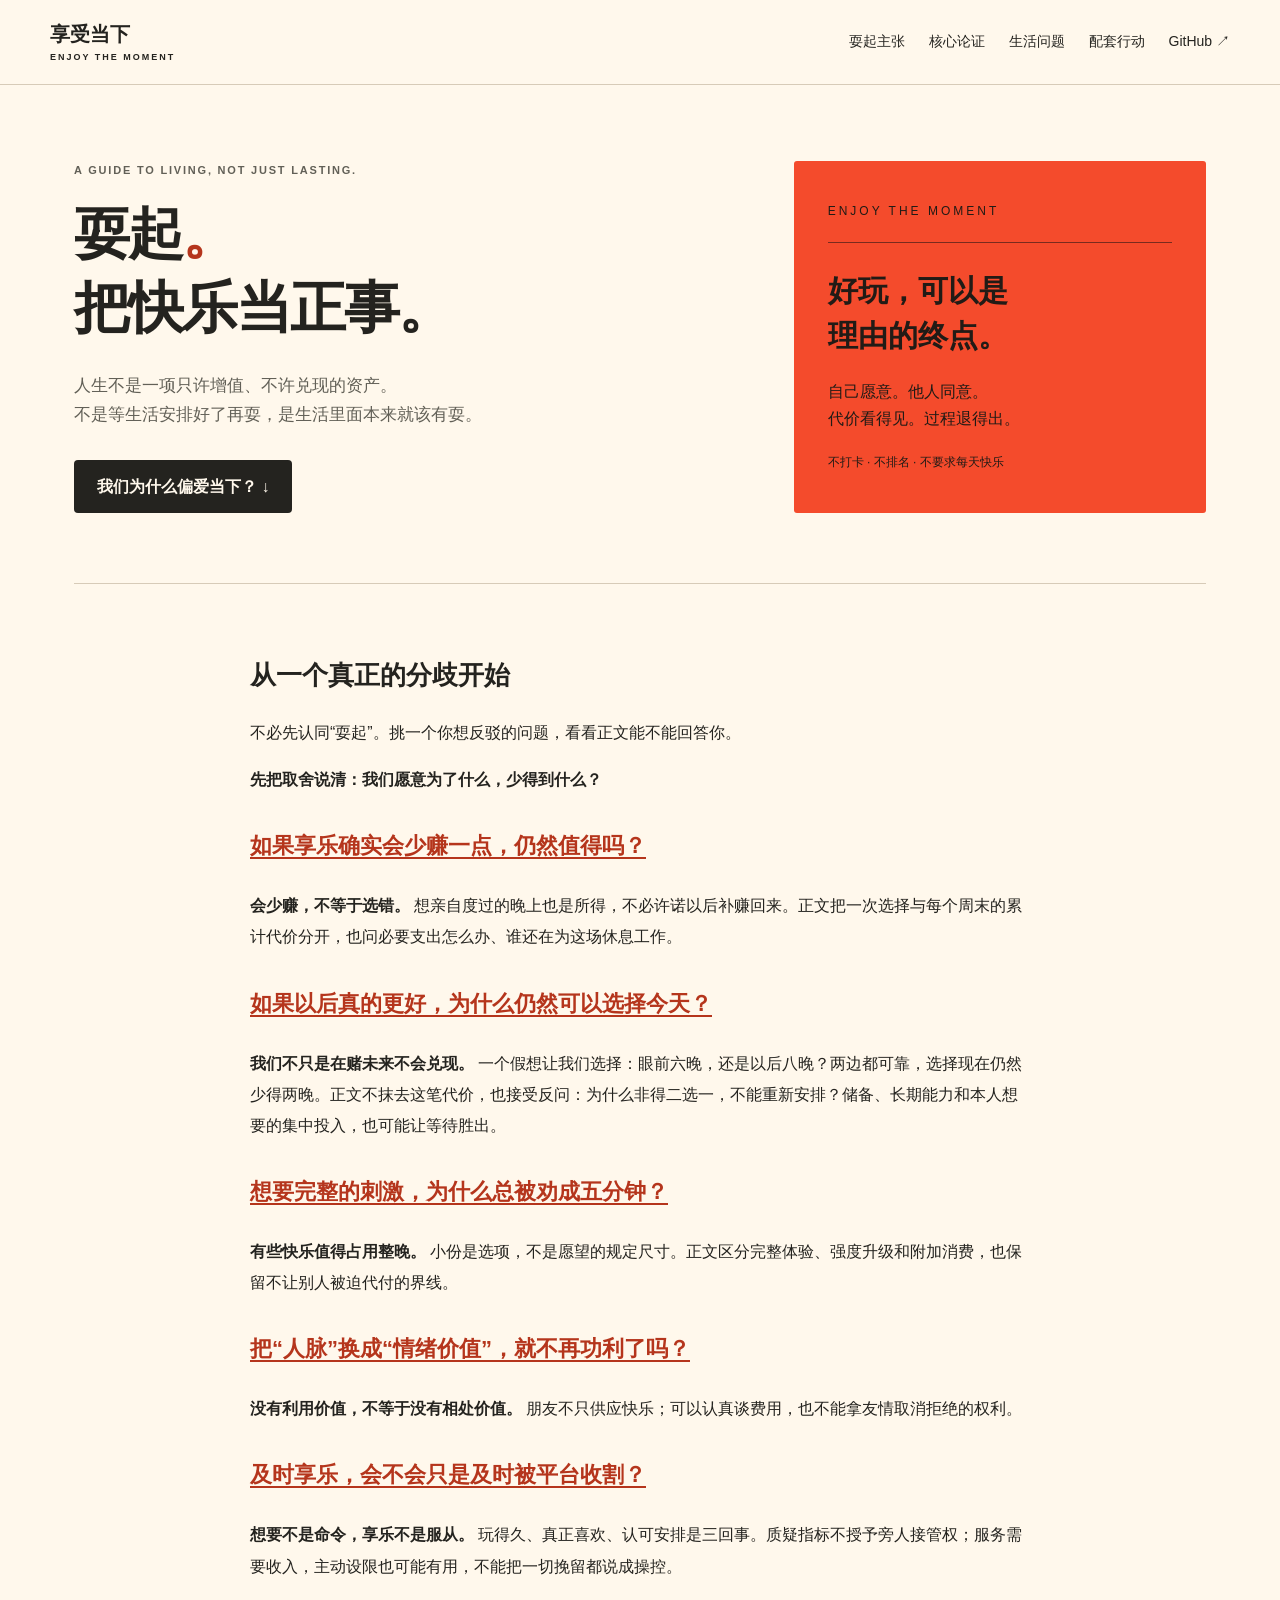
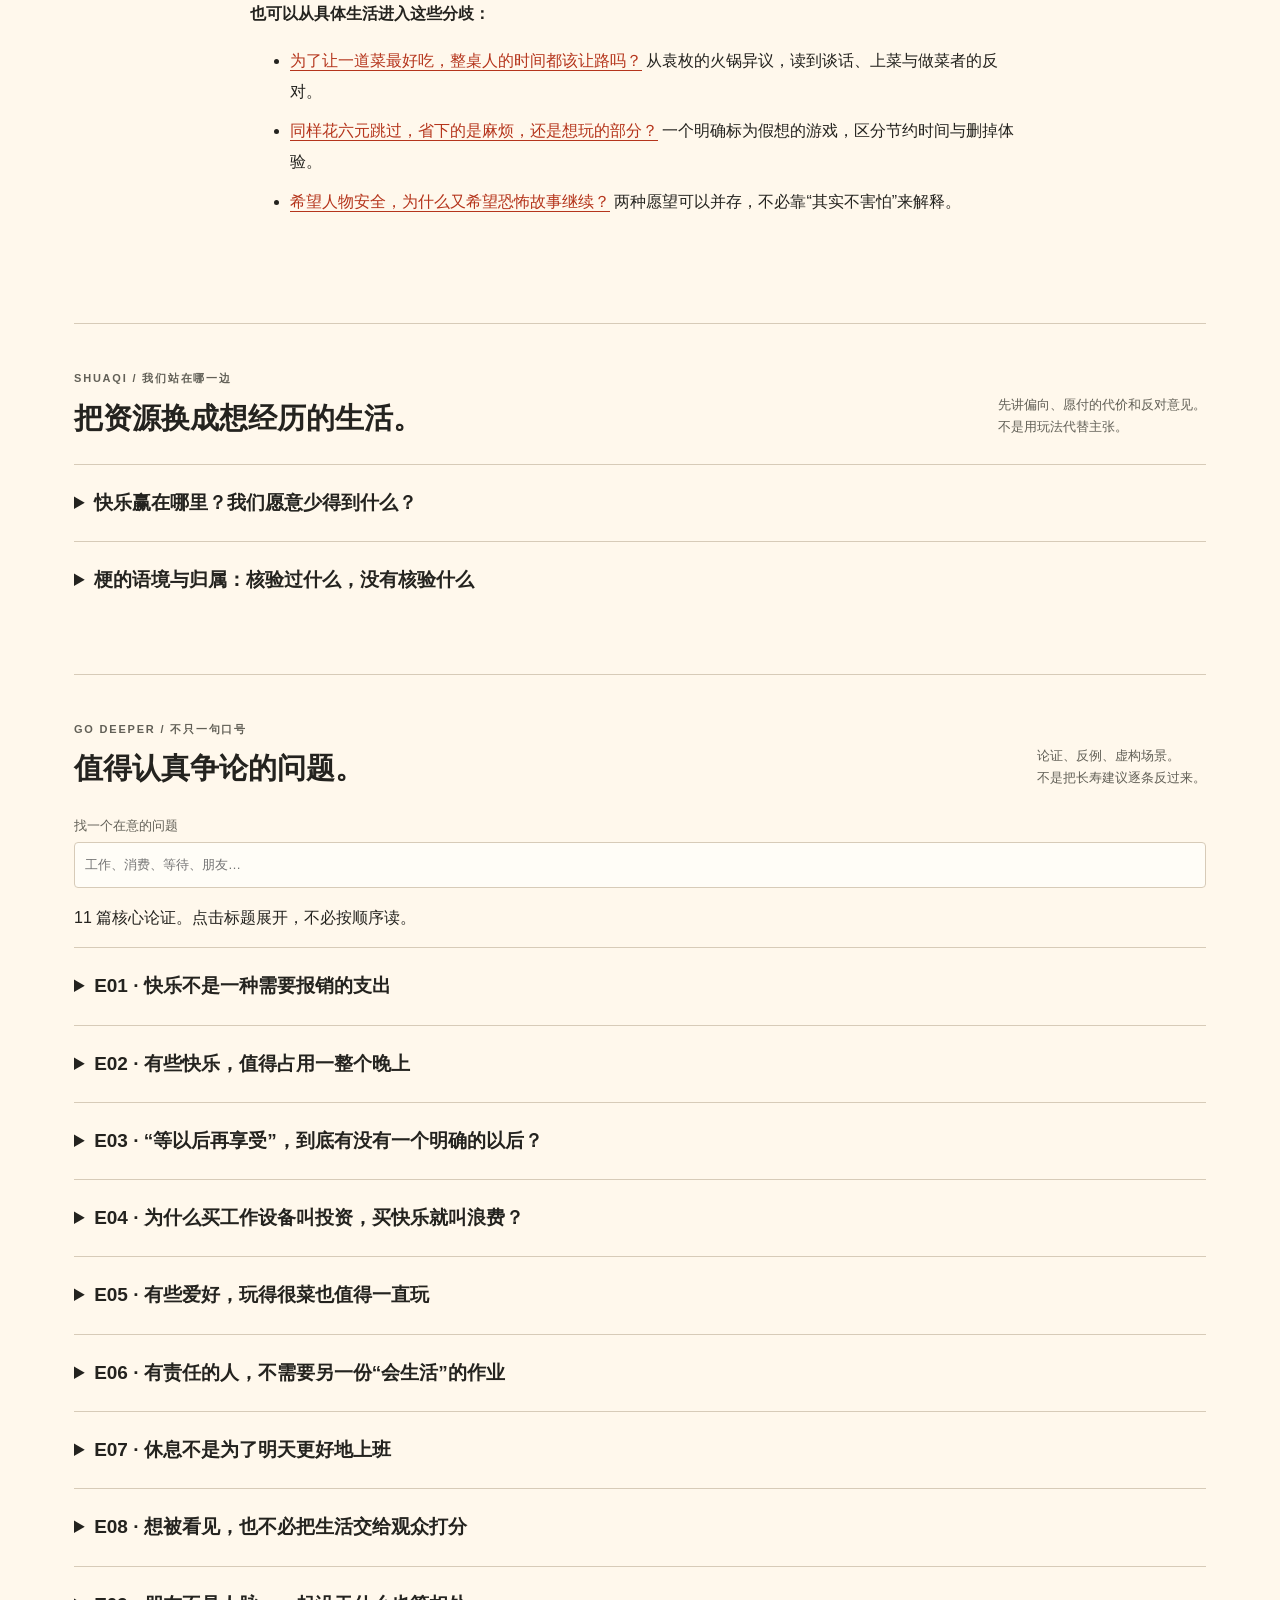
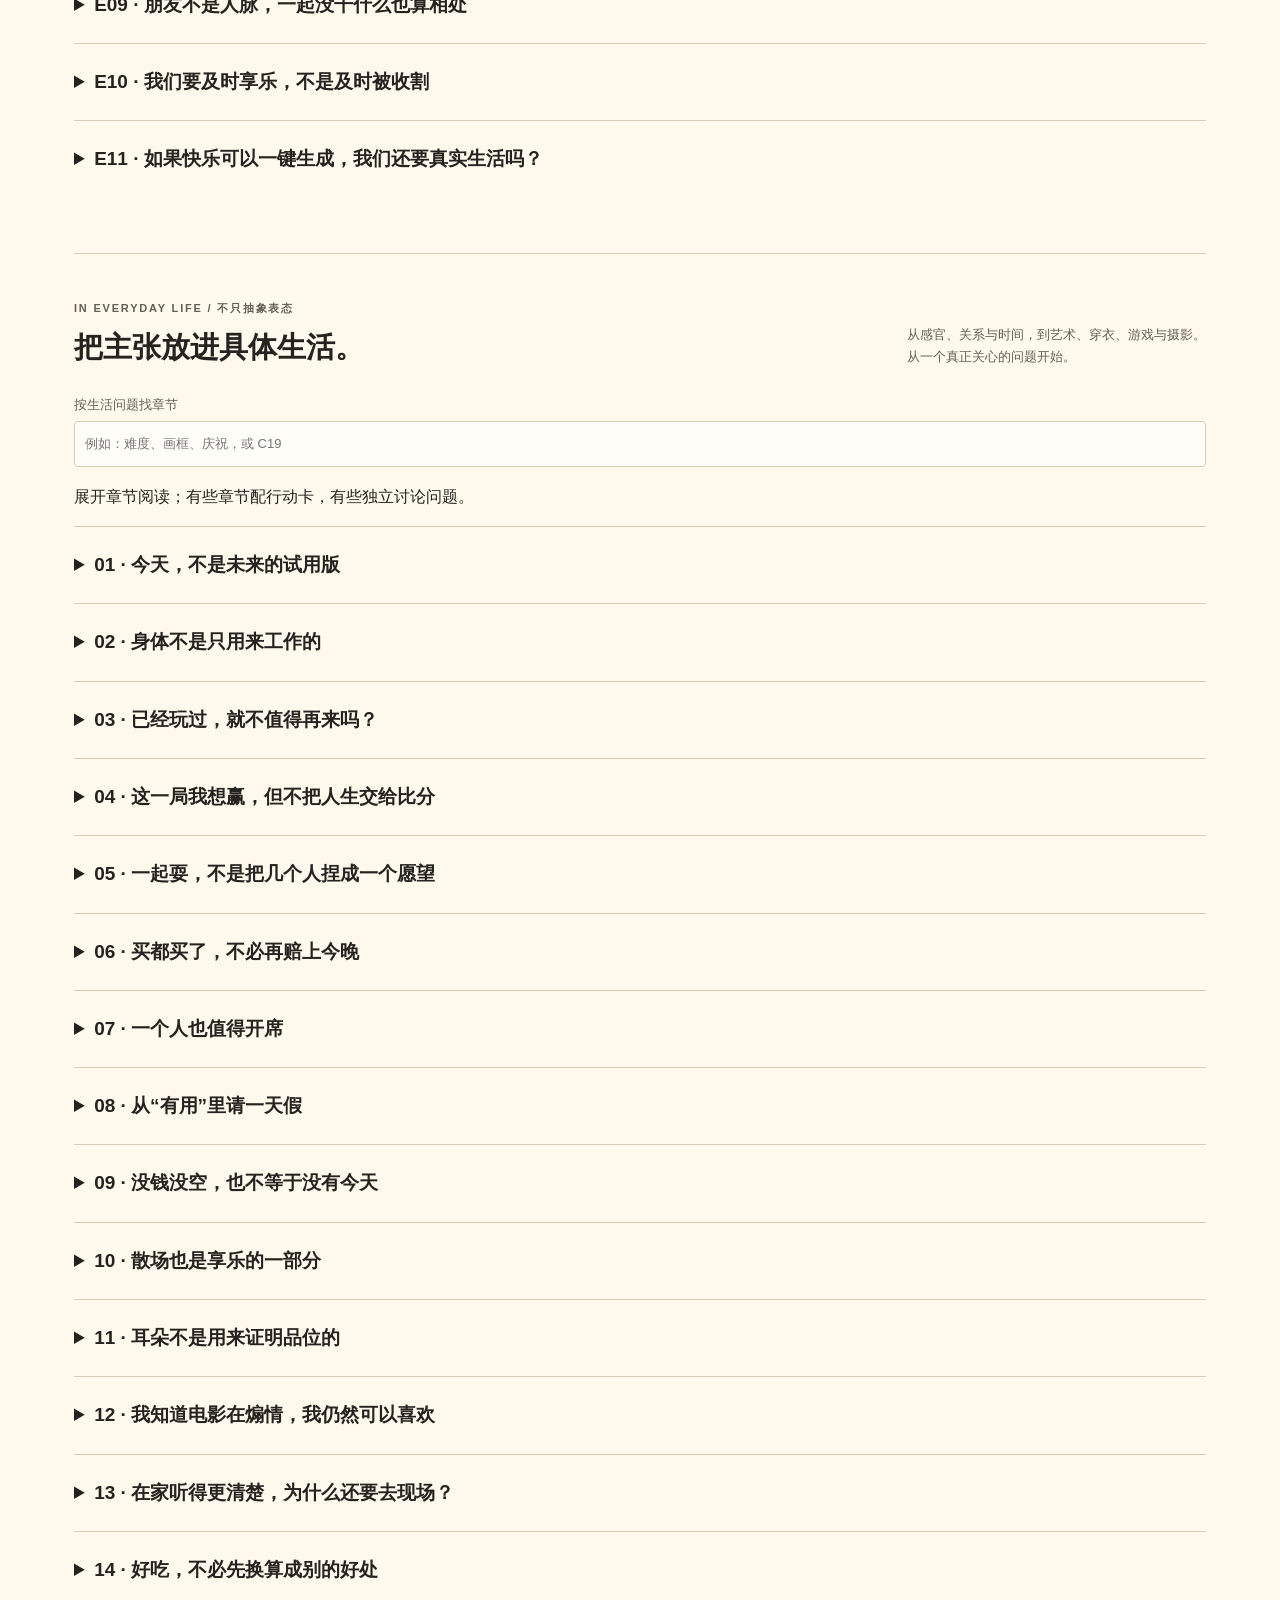
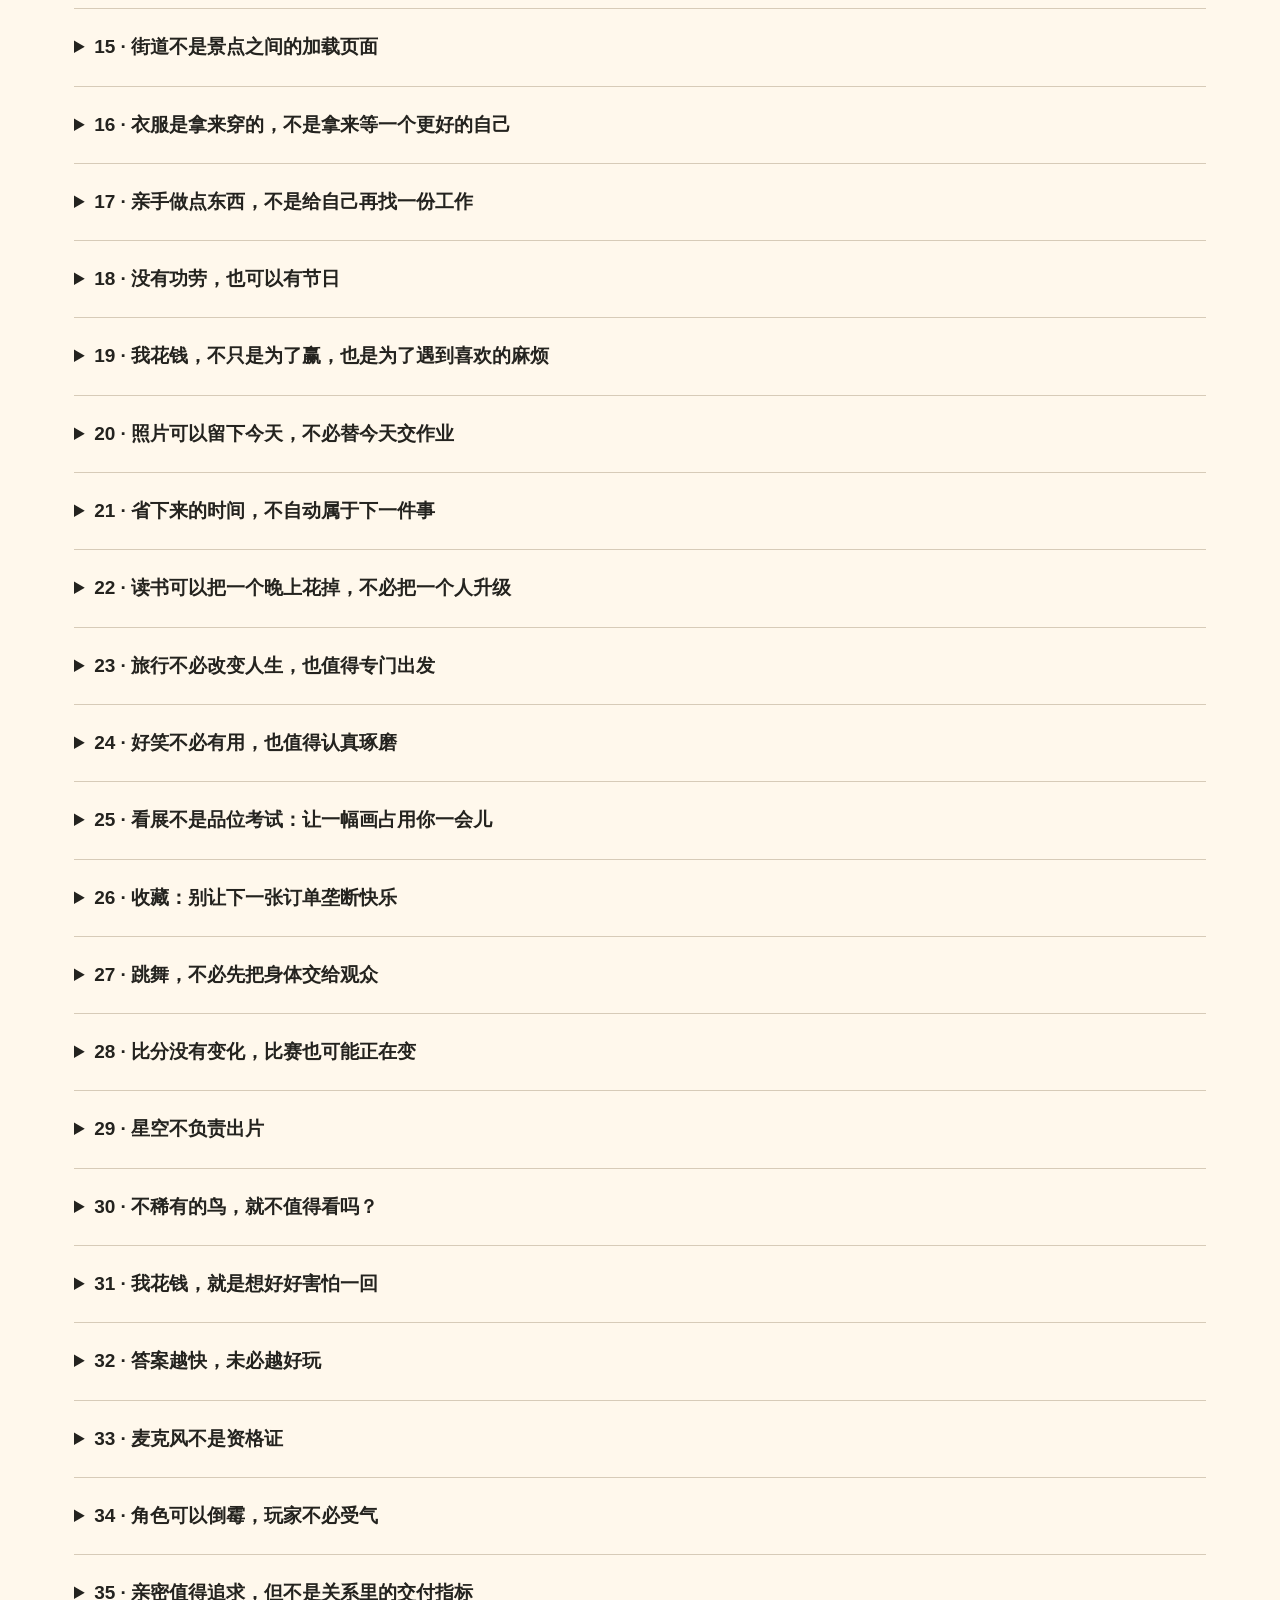
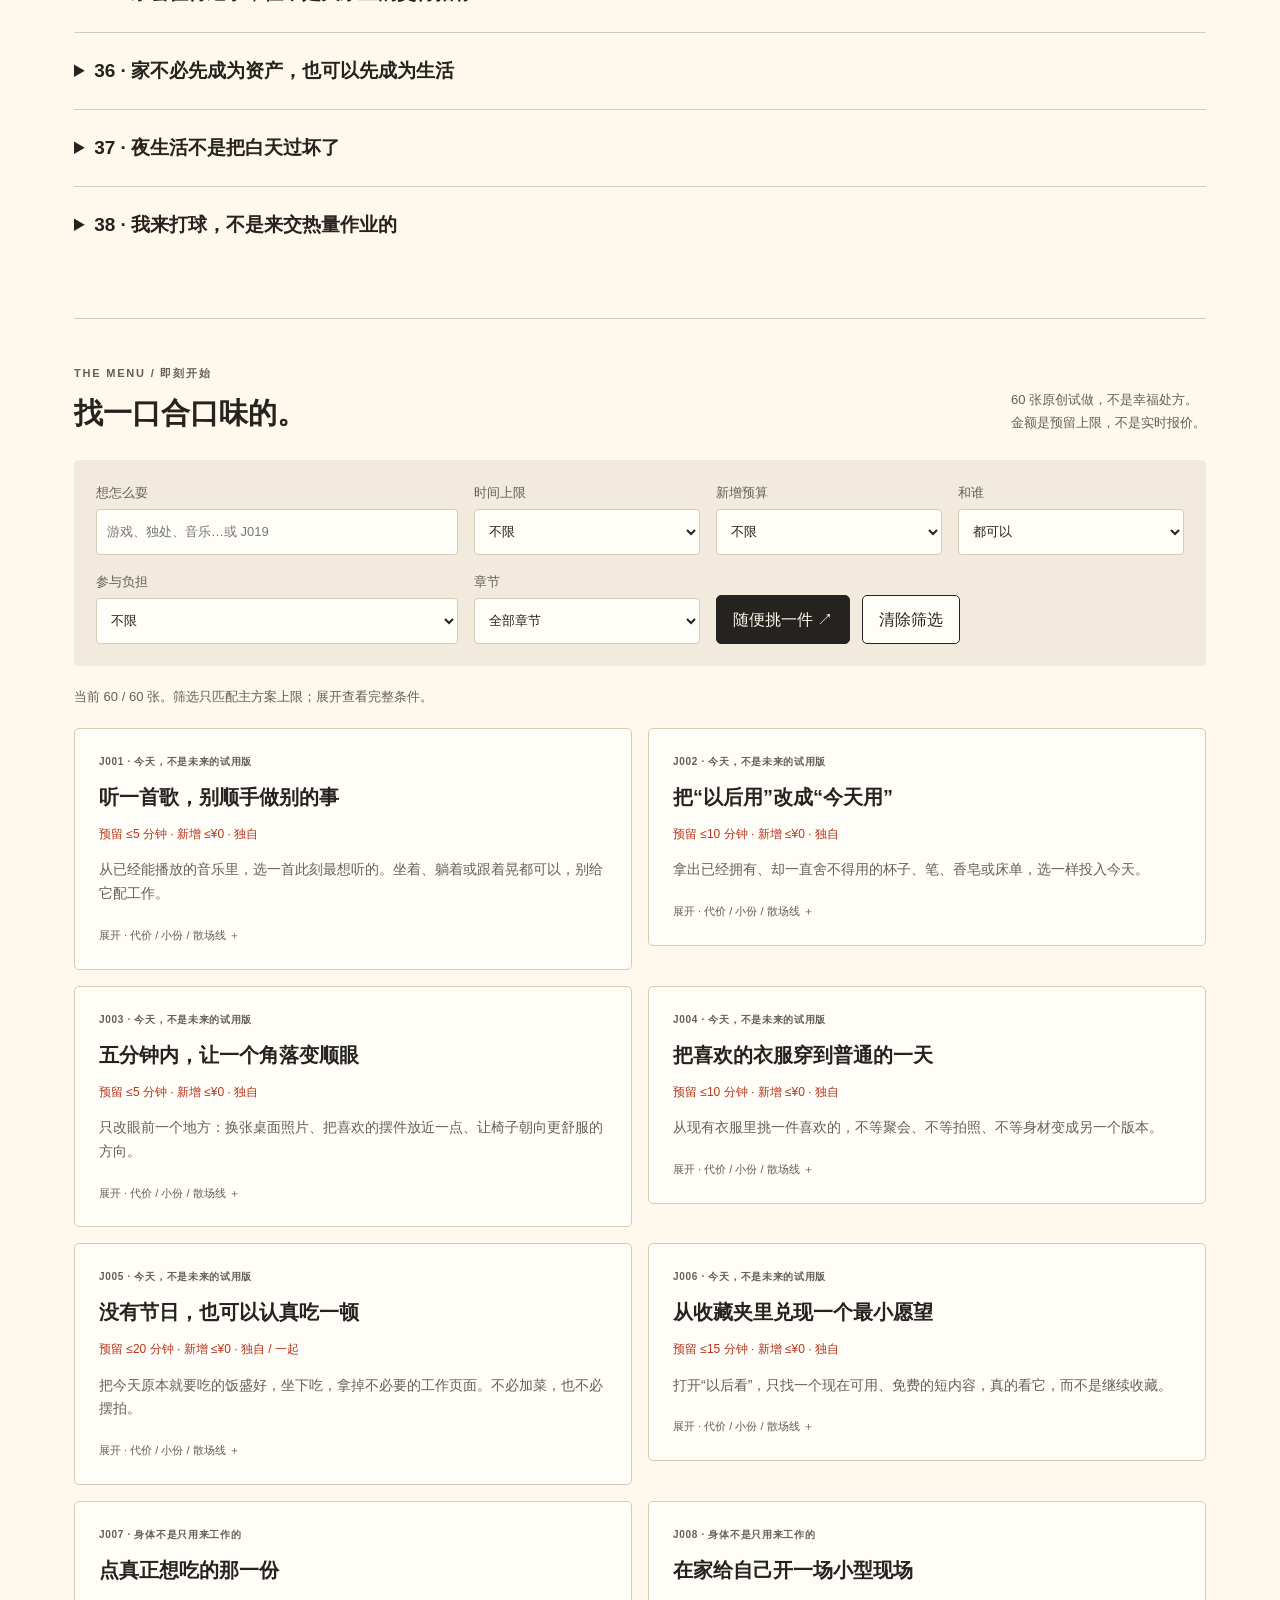
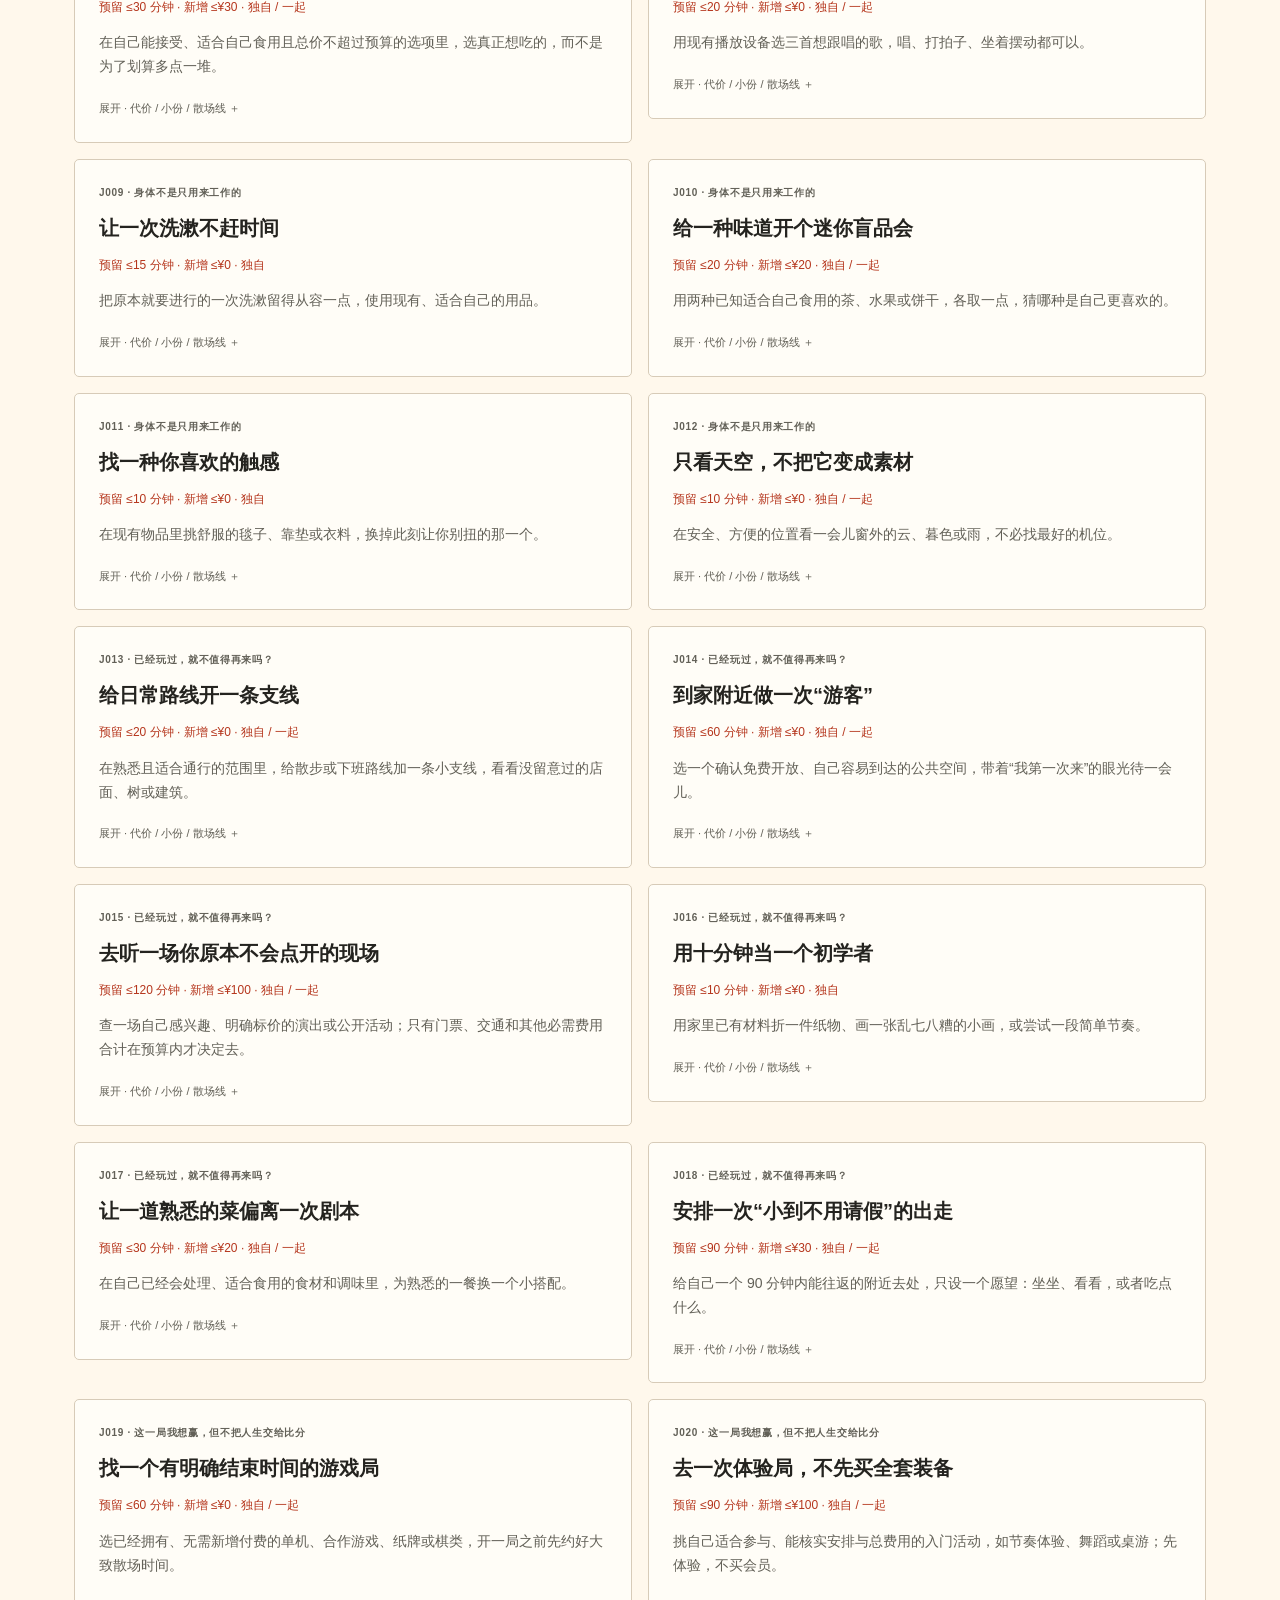
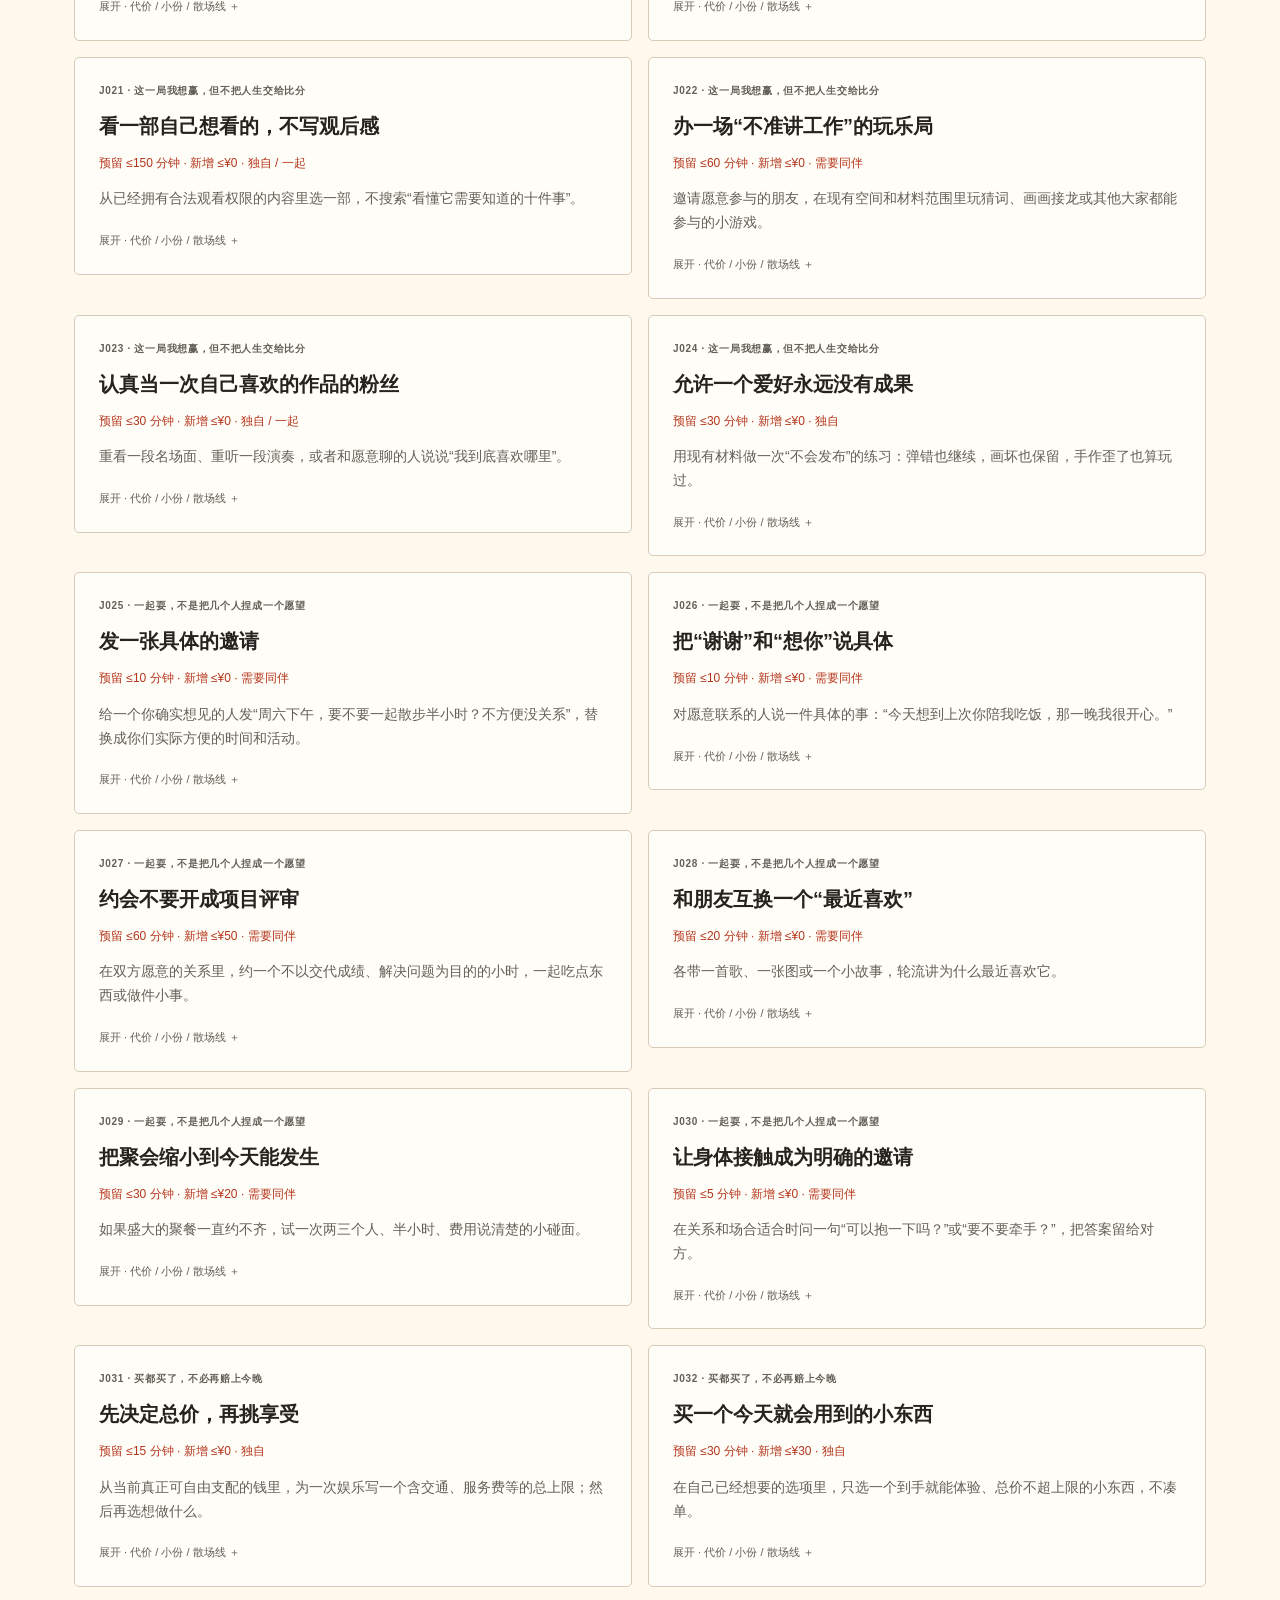
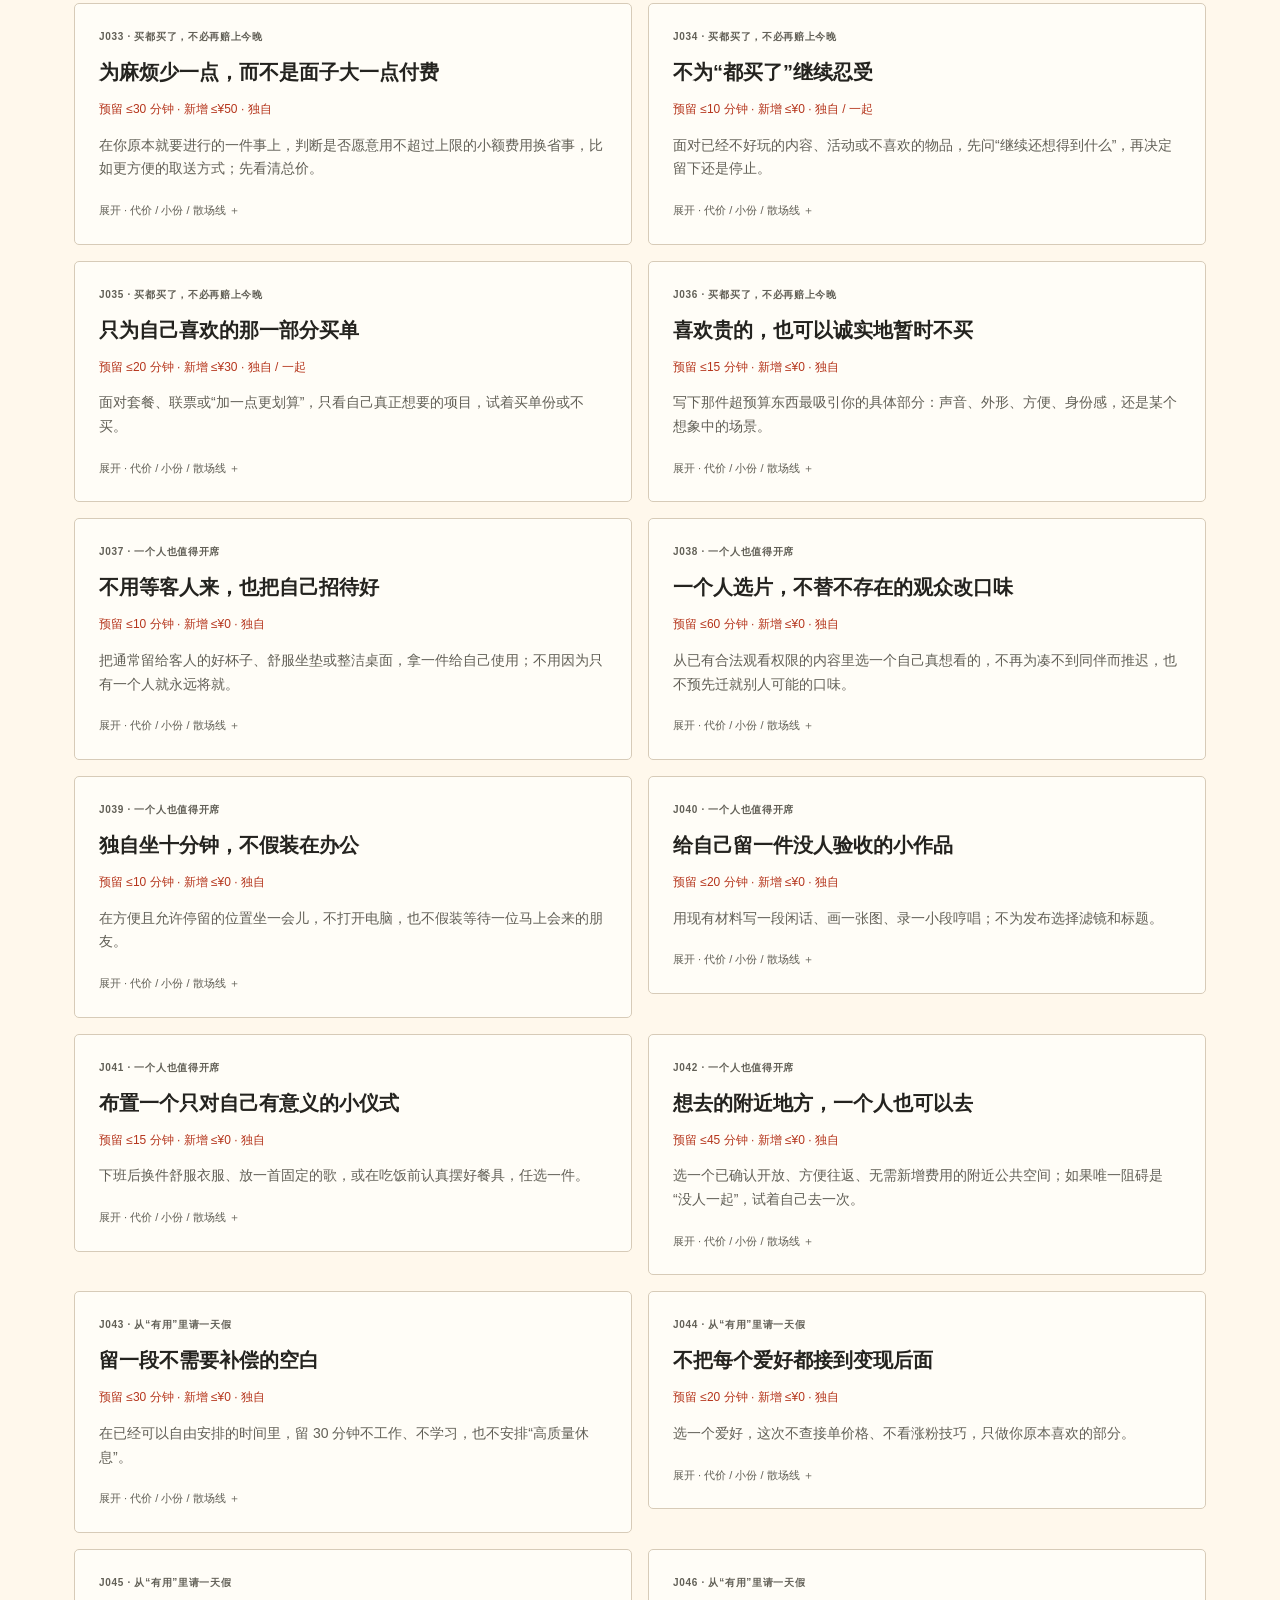
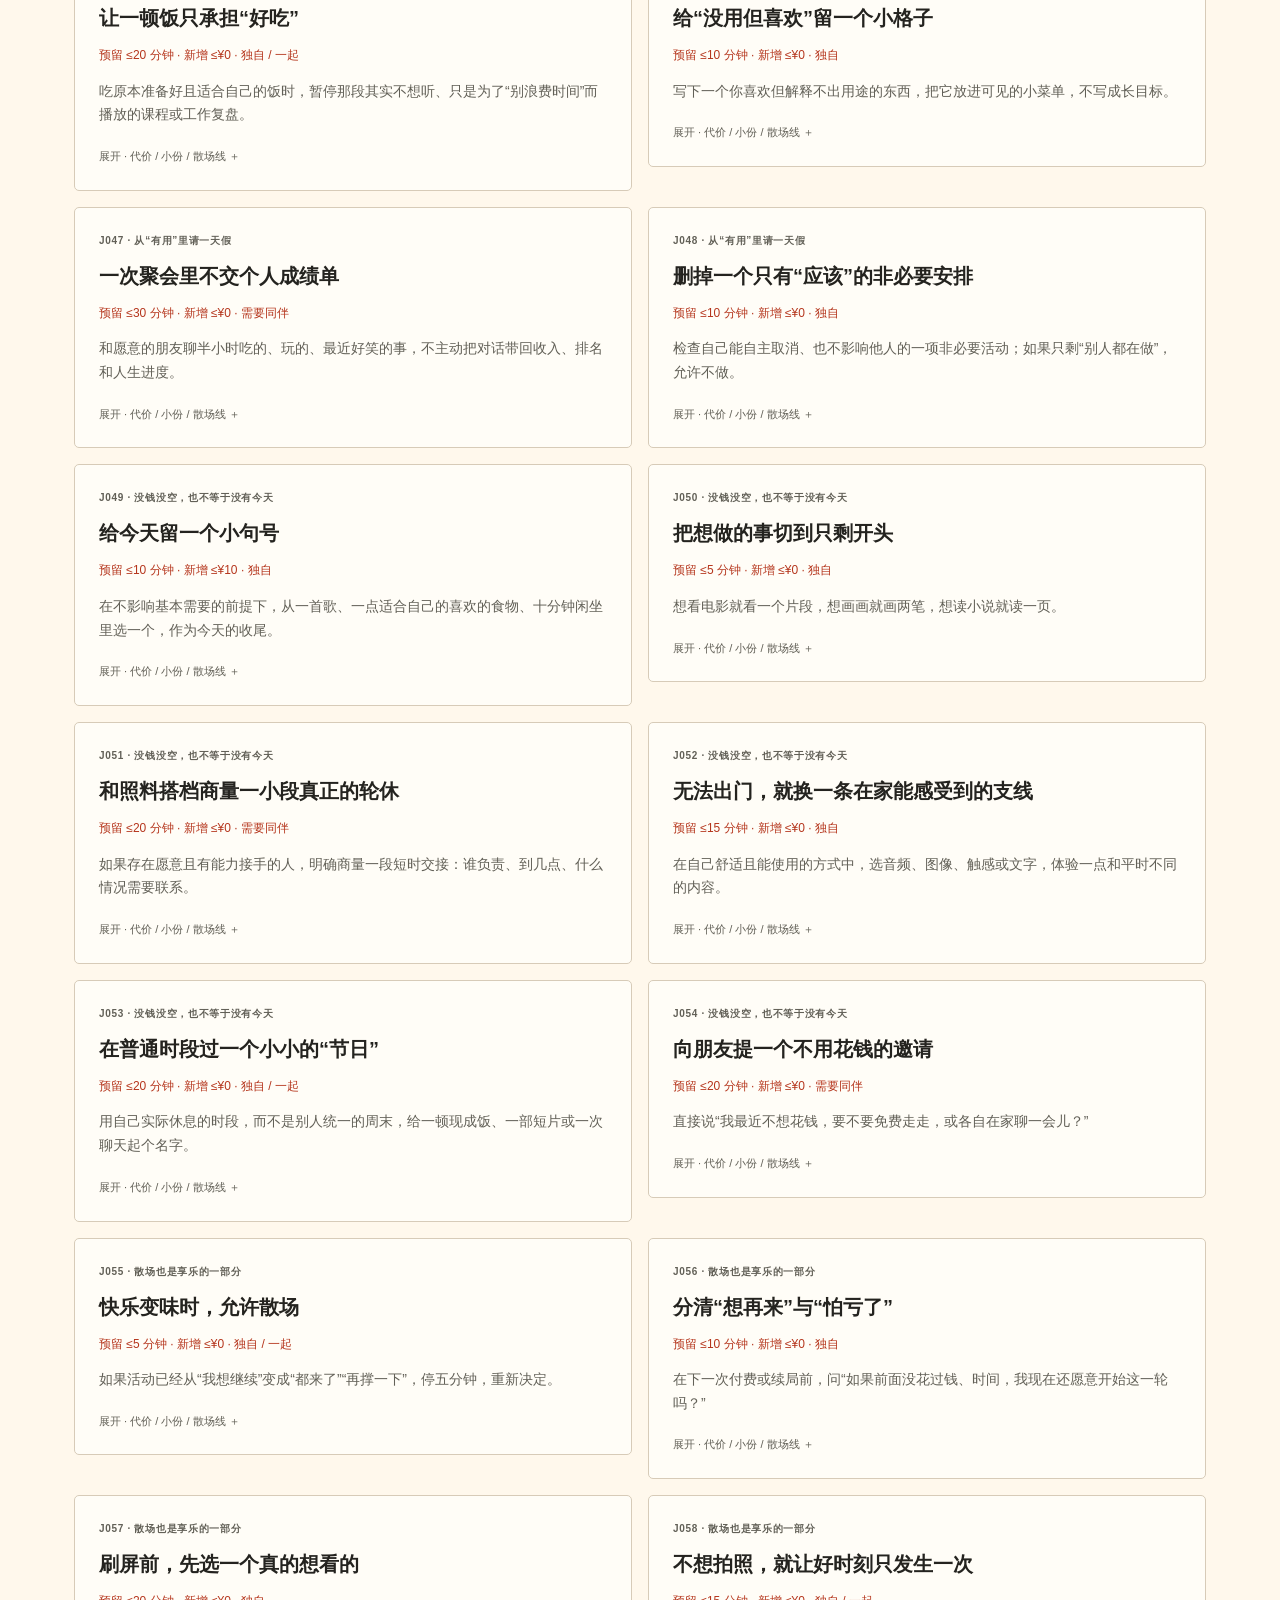
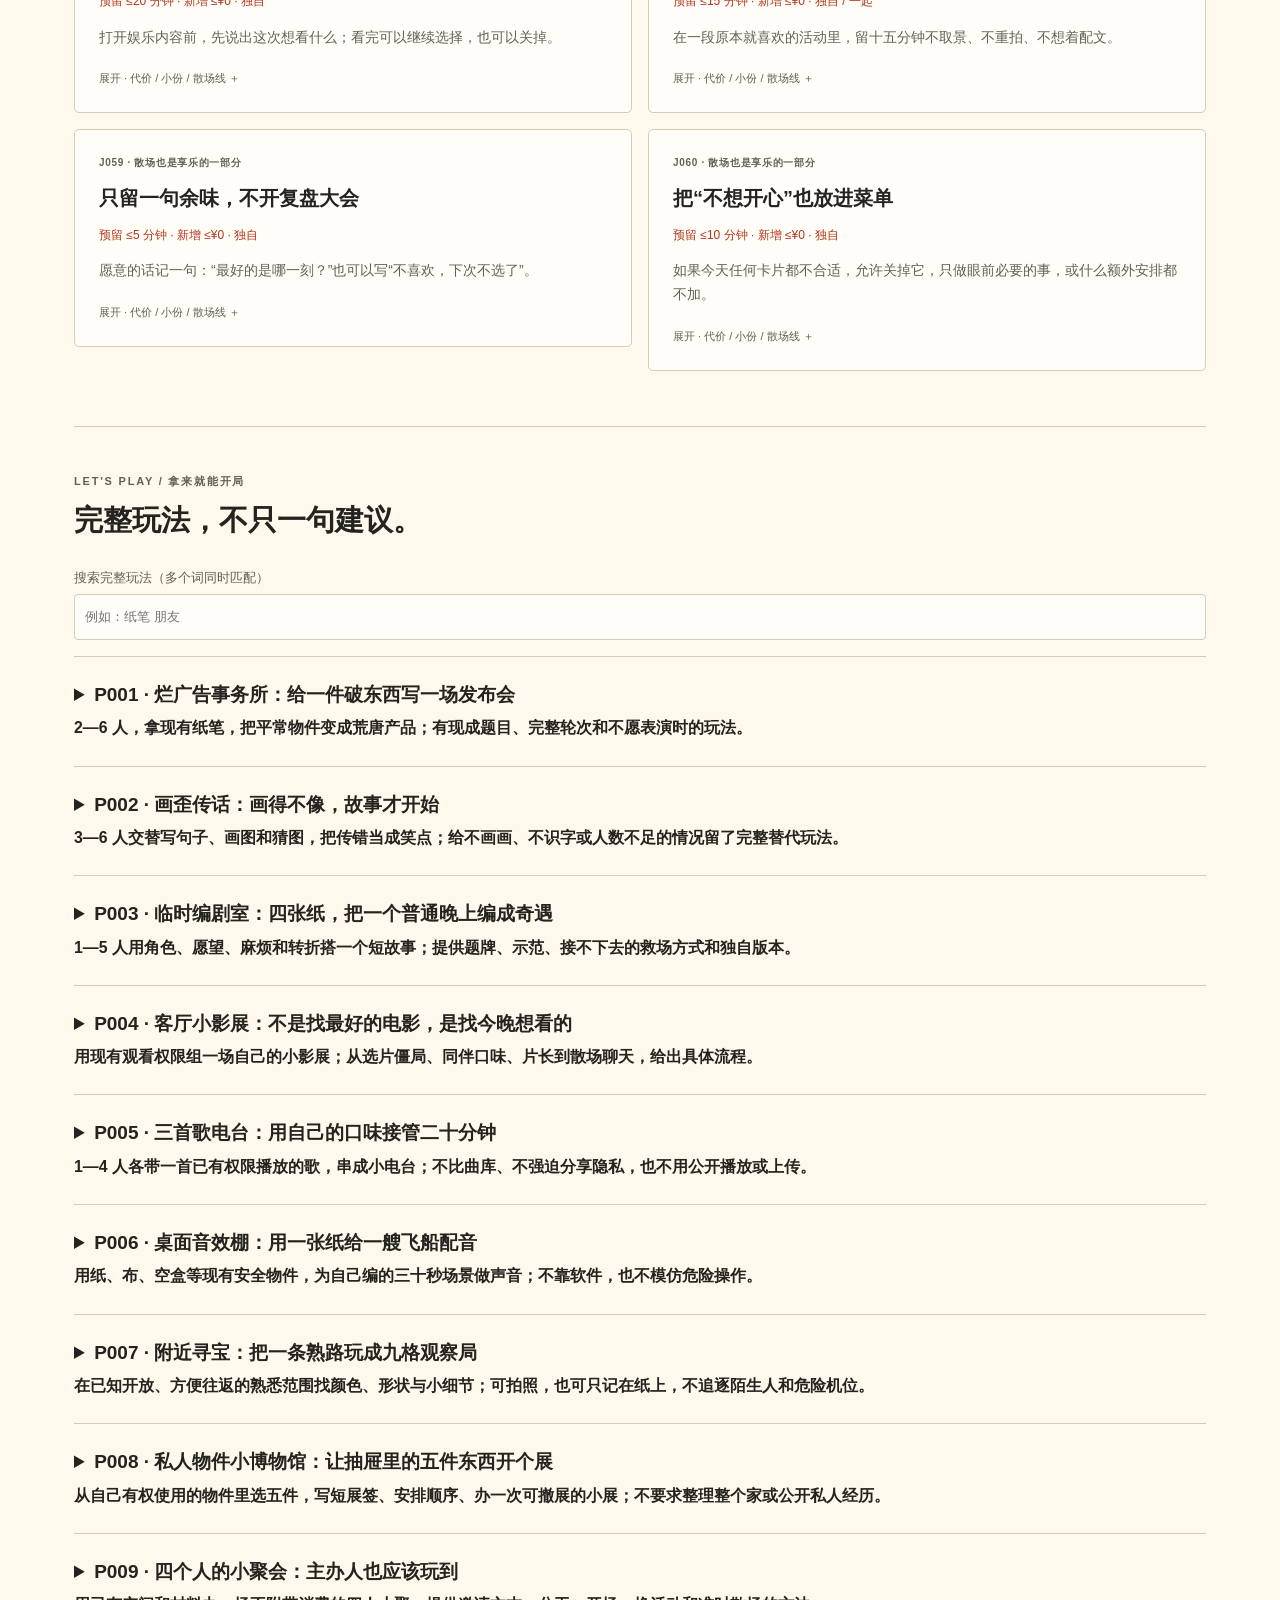
==== index.html @ c40c4eda "Put reading before activities and clarify the payment chapter" ====
<!doctype html>
<html lang="zh-CN">
<head>
  <meta charset="utf-8">
  <meta name="viewport" content="width=device-width, initial-scale=1">
  <meta name="description" content="耍起，把快乐当正事。核心论证、具体生活里的选择与代价、能追溯的来源和反对意见。从感官与关系，到艺术、游戏与摄影。">
  <meta name="referrer" content="no-referrer">
  <meta name="color-scheme" content="light dark">
  <meta name="source-digest" content="0ff03b93da65d200694cd68a07739f8a1b0277050fa21b7947dddb6dd95ec0c6">
  <title>耍起 · 享受当下 · Enjoy The Moment</title>
  <style>:root{color-scheme:light dark;--bg:#fff8ec;--paper:#fffdf7;--ink:#24231f;--muted:#626057;--line:#d7cbb8;--accent:#b5351c;--vivid:#f44b2c;--soft:#f2eadc}
.prose .artwork{margin:1.7em 0 .75em}.prose .artwork img{display:block;width:100%;height:auto;max-width:100%;border:1px solid var(--line)}
#c28 .artwork{max-width:440px;margin-inline:auto}
.prose h5,.prose h6{font-size:1em;line-height:1.5;margin:1.6em 0 .65em}
*{box-sizing:border-box}html{scroll-behavior:smooth;scroll-padding-top:100px}body{margin:0;background:var(--bg);color:var(--ink);font-family:ui-sans-serif,-apple-system,BlinkMacSystemFont,"PingFang SC","Microsoft YaHei",sans-serif;line-height:1.7}a{color:var(--accent);text-underline-offset:4px}button,input,select{font:inherit}button,a,input,select,summary{-webkit-tap-highlight-color:transparent}button,summary{cursor:pointer}a:focus-visible,button:focus-visible,input:focus-visible,select:focus-visible,summary:focus-visible{outline:3px solid var(--accent);outline-offset:4px}button{border:1px solid var(--ink);background:var(--paper);color:var(--ink);padding:10px 16px;border-radius:5px;min-height:44px}input,select{min-width:0;width:100%;color:var(--ink);background:var(--paper);border:1px solid var(--line);border-radius:4px;padding:10px;min-height:46px}label{font-size:13px;color:var(--muted);display:grid;gap:5px}.skip{position:absolute;left:16px;top:-100px;padding:12px;background:var(--paper);z-index:10}.skip:focus{top:12px}.topbar{display:flex;align-items:center;justify-content:space-between;gap:20px;padding:20px max(24px,calc((100% - 1180px)/2));border-bottom:1px solid var(--line);background:var(--bg)}.brand{font-size:20px;font-weight:800;color:var(--ink);text-decoration:none;line-height:1.3;white-space:nowrap}.brand span{display:block;font-size:9px;letter-spacing:2px;margin-top:5px}nav{display:flex;gap:24px;flex-wrap:wrap}nav a{font-size:14px;text-decoration:none;color:var(--ink);padding:10px 0}main,footer{max-width:1180px;margin:auto;padding:0 24px}.hero{display:grid;grid-template-columns:1.6fr 1fr;gap:60px;padding:76px 0 70px;align-items:center}.eyebrow{font-size:11px;letter-spacing:1.8px;font-weight:700;color:var(--muted);margin:0 0 18px}h1{font-size:clamp(38px,4.4vw,63px);letter-spacing:-2px;line-height:1.3;margin:0 0 28px}h1 span{color:var(--accent)}.lead{font-size:17px;color:var(--muted);margin:0 0 30px}.primary{display:inline-block;background:var(--ink);color:var(--bg);padding:13px 23px;text-decoration:none;border-radius:4px;font-weight:650}.hero-note{background:var(--vivid);color:#211b16;padding:30px 34px;align-self:stretch;display:flex;flex-direction:column;justify-content:center;position:relative;border-radius:3px;min-height:330px}.note-number{font-size:12px;letter-spacing:3px;border-bottom:1px solid #792b1e;padding-bottom:20px;margin-bottom:25px}.hero-note h2{font-size:30px;line-height:1.5;margin:0 0 20px}.hero-note p{margin:0 0 20px}.hero-note .small{font-size:12px;margin:0}.section{border-top:1px solid var(--line);padding:45px 0 55px}.section-heading{display:flex;justify-content:space-between;gap:25px;align-items:end;margin-bottom:26px}.section-heading h2{font-size:29px;line-height:1.4;margin:0}.section-heading p:not(.eyebrow){color:var(--muted);font-size:13px;margin:0}.section-heading .eyebrow{margin-bottom:10px}.filters{background:var(--soft);padding:22px;display:grid;grid-template-columns:1.6fr repeat(3,1fr);gap:16px;border-radius:5px}.filter-actions{display:flex;align-items:end;gap:12px;grid-column:span 2}.filter-actions button:first-child{background:var(--ink);color:var(--bg)}.status{font-size:13px;color:var(--muted);margin:20px 0}.empty{border:1px dashed var(--line);padding:30px;color:var(--muted)}.cards{display:grid;grid-template-columns:repeat(2,minmax(0,1fr));gap:16px;align-items:start}.card{background:var(--paper);border:1px solid var(--line);border-radius:5px;overflow-wrap:anywhere}.card summary{display:block;list-style:none;padding:24px}.card summary::-webkit-details-marker{display:none}.card .eyebrow{display:block;font-size:10px;letter-spacing:.7px;margin-bottom:12px}.card h3{font-size:20px;line-height:1.5;margin:0 0 12px}.card .meta{display:block;font-size:12px;color:var(--accent);margin-bottom:14px}.teaser{display:block;font-size:14px;color:var(--muted)}.card summary:after{content:"展开 · 代价 / 小份 / 散场线 ＋";display:block;font-size:11px;color:var(--muted);margin-top:20px}.card[open] summary:after{content:"收起 －"}.card[open]{border-color:var(--accent)}.card-body{padding:0 24px 22px}.card-body dl{margin:0;border-top:1px solid var(--line);padding-top:18px}.card-body dt{font-size:12px;font-weight:750;color:var(--accent);margin-top:14px}.card-body dd{margin:4px 0 0;font-size:14px}.card-links{display:flex;gap:14px;flex-wrap:wrap;font-size:12px;margin-bottom:0}.essay{border-top:1px solid var(--line)}.essay>summary{padding:22px 0;font-size:19px;font-weight:650}.prose{max-width:780px;margin:0 auto;padding:6px 0 35px;font-size:16px;line-height:1.95;overflow-wrap:anywhere}.prose h2{font-size:26px;line-height:1.5}.prose h3{font-size:22px;margin-top:30px}.prose h4{font-size:18px}.prose li{margin-bottom:8px}.prose code{font-size:13px}.table-scroll{overflow:auto}table{border-collapse:collapse;width:100%;font-size:14px}th,td{text-align:left;border:1px solid var(--line);padding:12px;min-width:110px;vertical-align:top}th{background:var(--soft)}footer{border-top:1px solid var(--line);padding-top:36px;padding-bottom:45px}footer strong{font-size:22px}footer p{font-size:12px;color:var(--muted)}footer code{overflow-wrap:anywhere}.small{font-size:11px}[hidden]{display:none!important}
@media(max-width:760px){.topbar{align-items:start;padding:18px 20px}.brand{font-size:18px}nav{gap:8px 15px;justify-content:end;max-width:205px}nav a{font-size:12px;padding:3px 0}main,footer{padding-left:20px;padding-right:20px}.hero{grid-template-columns:1fr;gap:30px;padding:43px 0}.hero h1{font-size:40px;letter-spacing:-1px}.hero-note{min-height:0;padding:23px}.note-number{display:none}.hero-note h2{font-size:24px;margin-bottom:10px}.hero-note p{margin-bottom:10px}.section{padding:32px 0}.section-heading{display:block}.section-heading p:not(.eyebrow){margin-top:12px}.section-heading h2{font-size:25px}.filters{grid-template-columns:1fr 1fr;padding:15px;gap:12px}.search{grid-column:span 2}.filter-actions{flex-wrap:wrap}.cards{grid-template-columns:1fr}.card summary{padding:20px}.card-body{padding:0 20px 20px}.prose{font-size:15px}.essay>summary{font-size:17px}.hero-note .small{font-size:11px}footer strong{font-size:18px}}
@media(prefers-color-scheme:dark){:root{--bg:#201f1b;--paper:#292823;--ink:#f4eddf;--muted:#c1b7a7;--line:#575045;--accent:#ff9a74;--soft:#312d26}.hero-note{color:#211b16}}
@media(prefers-reduced-motion:reduce){html{scroll-behavior:auto}}
@media print{.topbar,.hero,.filters,.filter-actions,.status,.card summary:after,.skip,footer,.empty{display:none!important}body{background:white;color:black;font-size:11pt}.section{padding:10px 0}.cards{display:block}.card,.essay{border:0;break-inside:avoid}.card summary{padding:8px 0}.card-body{padding:0}.card-body,.prose,details:not([open])>*:not(summary){display:block!important}a{color:black;text-decoration:none}.section-heading p,.eyebrow{display:none}.prose{font-size:11pt}.card[hidden]{display:none!important}}
</style>
</head>
<body>
<a class="skip" href="#longreads">跳到核心论证</a>
<header class="topbar">
  <a class="brand" href="#top">享受当下<span>ENJOY THE MOMENT</span></a>
  <nav aria-label="主要导航">
    <a href="#shuaqi">耍起主张</a><a href="#longreads">核心论证</a><a href="#chapters">生活问题</a><a href="#menu">配套行动</a>
    <a href="https://github.com/solomon-8/EnjoyTheMoment">GitHub ↗</a>
  </nav>
</header>
<main id="top">
  <section class="hero" aria-labelledby="hero-title">
    <div><p class="eyebrow">A GUIDE TO LIVING, NOT JUST LASTING.</p>
    <h1 id="hero-title">耍起<span>。</span><br>把快乐当正事。</h1>
    <p class="lead">人生不是一项只许增值、不许兑现的资产。<br>不是等生活安排好了再耍，是生活里面本来就该有耍。</p>
    <a class="primary" href="#shuaqi-content">我们为什么偏爱当下？ ↓</a></div>
    <aside class="hero-note"><span class="note-number">ENJOY THE MOMENT</span><h2>好玩，可以是<br>理由的终点。</h2>
    <p>自己愿意。他人同意。<br>代价看得见。过程退得出。</p>
    <p class="small">不打卡 · 不排名 · 不要求每天快乐</p></aside>
  </section>
  <section id="disagreements" class="section" aria-label="从一个真正的分歧开始">
    <div class="prose"><h2>从一个真正的分歧开始</h2>
<p>不必先认同“耍起”。挑一个你想反驳的问题，看看正文能不能回答你。</p>
<p><strong>先把取舍说清：我们愿意为了什么，少得到什么？</strong></p>
<h3><a href="#rest-paid-evening">如果享乐确实会少赚一点，仍然值得吗？</a></h3>
<p><strong>会少赚，不等于选错。</strong> 想亲自度过的晚上也是所得，不必许诺以后补赚回来。正文把一次选择与每个周末的累计代价分开，也问必要支出怎么办、谁还在为这场休息工作。</p>
<h3><a href="#waiting-reliable-more">如果以后真的更好，为什么仍然可以选择今天？</a></h3>
<p><strong>我们不只是在赌未来不会兑现。</strong> 一个假想让我们选择：眼前六晚，还是以后八晚？两边都可靠，选择现在仍然少得两晚。正文不抹去这笔代价，也接受反问：为什么非得二选一，不能重新安排？储备、长期能力和本人想要的集中投入，也可能让等待胜出。</p>
<h3><a href="#excitement-costs">想要完整的刺激，为什么总被劝成五分钟？</a></h3>
<p><strong>有些快乐值得占用整晚。</strong> 小份是选项，不是愿望的规定尺寸。正文区分完整体验、强度升级和附加消费，也保留不让别人被迫代付的界线。</p>
<h3><a href="#friends-not-a-service">把“人脉”换成“情绪价值”，就不再功利了吗？</a></h3>
<p><strong>没有利用价值，不等于没有相处价值。</strong> 朋友不只供应快乐；可以认真谈费用，也不能拿友情取消拒绝的权利。</p>
<h3><a href="#e10">及时享乐，会不会只是及时被平台收割？</a></h3>
<p><strong>想要不是命令，享乐不是服从。</strong> 玩得久、真正喜欢、认可安排是三回事。质疑指标不授予旁人接管权；服务需要收入，主动设限也可能有用，不能把一切挽留都说成操控。</p>
<p><strong>也可以从具体生活进入这些分歧：</strong></p>
<ul>
<li><a href="#flavor-suiyuan">为了让一道菜最好吃，整桌人的时间都该让路吗？</a> 从袁枚的火锅异议，读到谈话、上菜与做菜者的反对。</li>
<li><a href="#games-paid-skip">同样花六元跳过，省下的是麻烦，还是想玩的部分？</a> 一个明确标为假想的游戏，区分节约时间与删掉体验。</li>
<li><a href="#fear-two-wishes">希望人物安全，为什么又希望恐怖故事继续？</a> 两种愿望可以并存，不必靠“其实不害怕”来解释。</li>
</ul></div>
  </section>
  <section id="shuaqi" class="section" aria-labelledby="shuaqi-title">
    <div class="section-heading"><div><p class="eyebrow">SHUAQI / 我们站在哪一边</p><h2 id="shuaqi-title">把资源换成想经历的生活。</h2></div><p>先讲偏向、愿付的代价和反对意见。<br>不是用玩法代替主张。</p></div>
    <details class="essay" id="shuaqi-content"><summary>快乐赢在哪里？我们愿意少得到什么？</summary><div class="prose"><h2>耍起：把快乐当正事</h2>
<p><strong>不是等生活安排好了再耍，是生活里面本来就该有耍。</strong></p>
<p>这是「享受当下 / Enjoy The Moment」的核心主张：<strong>我们偏爱把资源换成自己想经历的生活，而不只把生活换成更多资源。</strong></p>
<p>我们想要即时满足、感官快乐、新鲜感、投入与热烈；不把它们只当成完成其他人生任务后的奖品。</p>
<p>这里的文字是本项目自己的立场，不是艺人语录或川渝文化的权威定义。网络语境另见<a href="#culture">有日期的来源说明</a>。</p>
<p>从一个分歧读起：<a href="#shuaqi-position">快乐赢在哪里</a> · <a href="#shuaqi-costs">我们愿意少得到什么</a> · <a href="#shuaqi-objections">这是享乐，还是逃避</a> · <a href="#shuaqi-reading">正文怎样展开</a>。</p>
<span id="shuaqi-position"></span>
<h3>快乐不必偷偷通向一个更优秀的你</h3>
<p>设想一场你真想听的演出：没有工作收获，没认识有用的人，没有写观后感，过几年也许连曲目都记不全。票钱花掉了，那个晚上不能再拿来做别的事。</p>
<p><strong>我们仍然愿意为这样的晚上留位置。不是相信它终有回报，而是认为亲自度过它已经是回报。</strong></p>
<p>这不是“任何消费都值得”。如果你根本不想听、负担不起，或者让别人替你承担没有同意的代价，判断就会改变。可当这些问题已经处理，“不如继续攒着”“不如再学点有用的”也不能仅凭听起来更上进就胜出。</p>
<p>我们的偏向不只针对一句说不清的“以后再说”。<strong>即使等待可靠、后来确实能得到更多，我们仍允许为今天少得到一些以后。</strong> 因为喜欢的生活怎样分布在日子里，也可以是所求，而不只看最终积累多少。不是今天自动获胜；有明确用途的储备、长期能力与本人真正向往的事业，都可以改变选择。<a href="#waiting-reliable-more">如果六个今天，确实能换来八个以后呢？</a></p>
<p>这种偏向可以被反对。有人愿意用更多今天换取更宽的未来选择，有人愿意为一项事业持续牺牲玩乐。我们不把他们诊断成不会生活，也不假装所有目标最终都能兼得。具体争论见<a href="#pleasure-options">快乐与人生选项</a>。</p>
<h3>我们说的“耍起”，有五层意思</h3>
<h4>1. 耍是正事，不是完成正事后的奖品</h4>
<p>把开心的晚上直接排进日程，不必等升职、瘦下来或变优秀，也不必把它改名为恢复精力。</p>
<h4>2. 好耍就够，不必耍出名堂</h4>
<p>游戏可以很菜，爱好可以不变现；认真练好也可以是乐趣。进步是一条可选的路，不是给“没有白玩”交的证明。</p>
<h4>3. 从想耍，到耍起来</h4>
<p>今天听一首歌、留出一整晚、为更想要的体验开始筹备，都可以。及时是让愿望不再无限候场，不是一切越快越好，也不是只配占用五分钟。</p>
<h4>4. 各有各的耍法</h4>
<p>悬念、较量、即兴、陌生味道、共同起哄，各有兴奋之处，不必无限加码。安静、熟悉、独处也算；金钱、出身和品味不决定谁有资格。</p>
<span id="5-不好耍了随时散场"></span>
<span id="shuaqi-exit"></span>
<h4>5. 不好耍了，不必靠硬撑证明真心</h4>
<p>不再喜欢，可以停。已经花掉的钱未必退得回，也不必再用时间替旧决定辩护；平台的留存任务和同伴的起哄不替你决定。</p>
<p><strong>不再想继续，与已经答应的事自动作废，是两回事。</strong> 如果已经答应组织、收尾或与人同行，改变安排仍要说明、协商与处理影响，不能拿“不喜欢了”当作突然消失的理由。别人也不能要求你继续表演尽兴，或无限接下尚未答应的将来。<a href="#waiting-open-future">承诺怎样面对变化</a>，应与是否还喜欢分开讨论。</p>
<p>底线是：<strong>自己愿意，他人同意，代价看得见，过程退得出。</strong> 其中“同意”要说清对象：牵动别人的参与、时间、资源和共同安排，需要认真确认；不是所有人都赞许你的品味，才准拥有私人快乐。别人可以不参加，也不必负责感动。<a href="#pleasure-consent-scope">同意不等于赞许，关心不自动成为接管权。</a></p>
<p>这也不是一句“管住自己”就能解决的问题，平台的挽留设计与退出障碍应接受质疑，见<a href="#e10">及时享乐，不是及时被收割</a>。</p>
<span id="shuaqi-costs"></span>
<h3>我们愿意少得到什么</h3>
<p>如果总是承诺“这样玩最后反而更成功”，我们就没有改变价值排序，只是给快乐换了一份投资说明。</p>
<p>我们愿意承认下面这些取舍。它们是立场示例，不是给每个人分配预算或时间：</p>
<div class="table-scroll"><table><thead><tr><th>为了什么</th><th>愿意放弃的部分</th></tr></thead><tbody>
<tr><td>一段没有成果、但想亲自度过的时间</td><td>同时段本来可以完成的练习、产出或额外准备</td></tr>
<tr><td>确实喜欢、也负担得起的味道或现场</td><td>更低的支出、更方便的安排，不保证以后补赚回来</td></tr>
<tr><td>与想见的人一起没干什么</td><td>一场可能有用的交流，不假装朋友最终都会成为资源</td></tr>
<tr><td>一次有分歧的个人选择</td><td>得不到所有人的赞许，也可能发现自己选得不喜欢</td></tr>
</tbody></table></div>
<p><strong>不是没有损失，所以允许快乐；是看清损失之后，仍可能选择快乐。</strong> 但别人的休息、身体、金钱和拒绝，不是我们可以替他放进交换表的东西。</p>
<p>这也意味着，我们愿意少一点随叫随到的便利，而不是只替买单的人争取当下。付费合作可以成立，但不能由付款独自回答别人的时间边界；如果不追加他人时间就无法继续，可能需要接受少玩一会儿。具体分歧见<a href="#rest-service-work">我今晚耍起，谁今晚还得上班</a>。</p>
<p>我们不通过故意损伤身体证明立场，也不对医学风险作统一折算。好吃、费劲、贵一点、晚一点、无法退款与危险伤害不是同一类代价，不能用一个“敢不敢耍”把它们混过去。</p>
<span id="shuaqi-objections"></span>
<h3>三个值得直接反对我们的问题</h3>
<p><strong>“资源有限，不先积累，拿什么享受？”</strong> 有些积累正是在扩大真实选择，应当认真对待。没有可支配资源，不是少一句口号；有资源时，可靠的更多也不自动等于唯一该选的生活。详见<a href="#pleasure-options">储备与兑现</a>；“只要现在开心，后果都不重要”不是我们的回答。</p>
<p><strong>“你只是把欲望说得好听，仍然会选错。”</strong> 会。我们不要求把一次后悔硬说成成长，但也不把“可能选错”变成只准追求统一成绩的理由。详见<a href="#pleasure-enough">快乐需要赢过全部备选吗</a>。</p>
<p><strong>“这会不会只是让人忍受不合理的生活？”</strong> 一次小快乐不应被拿来结清工作、照料和资源分配的问题。没有可支配时间的人需要真实的条件，不只是被劝换心态。详见<a href="#e06">有责任的人，不需要另一份作业</a>和<a href="#constrained-cognitive">谁真正下了班</a>。</p>
<span id="shuaqi-reading"></span>
<span id="今天怎么耍"></span>
<h3>不是只有口号，也不是只有玩法</h3>
<p>主张需要经得起争论，乐趣也需要有具体内容：</p>
<ul>
<li><strong>是不是另一种性价比</strong>：<a href="#pleasure-value-metric">把快乐也算成收益，还剩什么分歧</a>、<a href="#pleasure-process">为什么想经历的过程不一定该被省掉</a>。</li>
<li><strong>时间归谁</strong>：<a href="#e07">休息不欠工作解释</a>、<a href="#c21">省下来的时间怎么又没了</a>。</li>
<li><strong>想要怎样的刺激</strong>：<a href="#e02">强度不是唯一方向</a>、<a href="#c31">恐怖中的悬念</a>、<a href="#c32">解谜为何不急着揭底</a>。</li>
<li><strong>喜欢里究竟有什么</strong>：<a href="#c11">音乐中的重复与变化</a>、<a href="#c25">看画时材料与解释的差别</a>、<a href="#moon-rotation">熟悉月亮里的新问题</a>。</li>
<li><strong>共同快乐有没有被谁代付</strong>：<a href="#e09">朋友不是人脉</a>、<a href="#c05">相聚里的分工</a>。</li>
<li><strong>需要一个实践入口</strong>：<a href="https://github.com/solomon-8/EnjoyTheMoment/blob/main/README.md#现在就选一件">行动卡</a>与<a href="#playbooks">完整玩法</a>供选择；它们不替代上述问题，也不是读者的作业。</li>
</ul>
<span id="不把耍起变成新的压力"></span>
<p><strong>把快乐当正事，不是给快乐定业绩。</strong> 不想笑、不参加、没被本书说服，都不欠解释。认真期待却仍失望，也不必责怪自己或替失约的安排开脱；见<a href="#pleasure-not-quota">重视快乐，不等于必须快乐</a>。</p>
<p><strong>耍起。不是把人生过成一张漂亮的成绩单，是让其中有你真心愿意经历的部分。</strong></p>
<p><em>以上立场、情境与表达为本仓库原创；不是社会调查结果，也不由背景研究担保其普遍效果。</em></p></div></details>
    <details class="essay" id="culture"><summary>梗的语境与归属：核验过什么，没有核验什么</summary><div class="prose"><h2>“耍起”的语境、借鉴与不冒认</h2>
<p><strong>核验日期：2026-09-29。</strong> 本页区分媒体报道、网友演绎和本项目的原创主张；不是词源考证，也没有证明某个人或账号“第一个发明了这个梗”。</p>
<h3>能确认到什么程度</h3>
<div class="table-scroll"><table><thead><tr><th>ID</th><th>材料与日期</th><th>本次可支持的内容</th><th>读取与限制</th></tr></thead><tbody>
<tr><td>C01</td><td><a href="https://sina.cn/news/detail/5338803193250732.html">Vista看天下官方微博内容的新浪公开页面</a>，2026-09-02</td><td>该媒体已在介绍“耍起”和李伯清的相关表达</td><td>公开文字已读；没有观看完整原始演出</td></tr>
<tr><td>C02</td><td>中国经济网的候选报道线索</td><td>本次访问超时，未核验正文，不据此陈述人物澄清、原话适用年龄或首发日期</td><td><code>unverified</code>，不作为结论依据</td></tr>
<tr><td>C03</td><td><a href="https://www.hangzhou.com.cn/pinglun/content/2026-09/24/content_9316169.htm">杭州网：《从“大压抑”到“大耍起”，读懂年轻人的情绪突围》</a>，2026-09-24</td><td>评论讨论把当下体验放回生活，也提醒别把它等同于无节制放纵</td><td>公开文本已读；评论是作者解释，不是总体人群调查</td></tr>
</tbody></table></div>
<p>报道所引的十六字表达为：“耍中找钱，找钱来耍，找耍结合，以耍为主。”这里仅作为语境引用；不把网友后来加上的说法归给李伯清，也不把本项目写成他的授权延伸。</p>
<p><strong>保留一个重要区别：</strong> 本项目面向一般读者主张“当下快乐具有独立价值”，这是我们的选择。没有核验完整原演出，不能声称原表演者对所有年龄、所有情境作过同样的倡议。</p>
<h3>为什么把它作为核心，而不是只贴在封面上？</h3>
<p>以下是本项目的<strong>编辑判断</strong>：</p>
<ul>
<li><strong>它把价值取舍说得直接</strong>：快乐不必总排在挣钱、进步和准备之后。即使一段经历没有别的回报，甚至让以后少得到一点，它仍可能值得认真选择。</li>
<li><strong>它有值得争论的偏向</strong>：我们愿意为想亲自度过的生活付出可承担的代价，不承诺最后反而更成功。反对者可以追问资源、责任和未来；正文需要回答，而不是拿一句“耍起”结束争论。</li>
<li><strong>它需要具体内容撑住</strong>：一道菜怎样好吃、一段音乐怎样展开、规则怎样让游戏有趣，都不能由“喜欢就好”代替。即使读者不照着做，这些内容也应值得阅读、讨论和转述。</li>
<li><strong>它不规定愿望的尺寸</strong>：可以是完整的一晚，也可以是短暂的一刻；小份是选项，不是更正确的生活。今天不想玩，也不必为了认同这个主张而表演尽兴。</li>
</ul>
<p>这只是为什么我们采用它的解释，不是传播效果预测。没有“使用热词就能走红”的证据。</p>
<h3>三层内容不要混写</h3>
<ol start="1">
<li><strong>文化材料</strong>：标注来源、日期和读取范围。</li>
<li><strong>项目主张</strong>：明确是独立重述，见 <a href="#shuaqi">SHUAQI.md</a>。</li>
<li><strong>正文与实践配套</strong>：章节和长文用具体材料、真实取舍与反对意见展开主张；行动菜单只在读者需要玩法时提供支持，仍须交代成本、条件与退出安排，不能代替正文的内容。</li>
</ol>
<p>“耍起”不等于“只能强刺激”，也不等于“立即花钱”。本项目主动追求当下享受，但不采用借贷追乐、危险挑战、骚扰他人或地域优劣叙事。</p>
<h3>后续维护</h3>
<p>不把“最近爆火”写成永久首页事实；热度描述只保留在这个有日期的记录里。以后如果词的语境变化，先更新本页，不倒改来源原意。</p>
<p>没有使用人物肖像、声音克隆、影视片段或未授权表情包；视觉文件为项目自制。任何读者都可以质疑我们的解释，不需要先认同它。</p></div></details>
  </section>
  <section id="longreads" class="section" aria-labelledby="essay-title">
    <div class="section-heading"><div><p class="eyebrow">GO DEEPER / 不只一句口号</p><h2 id="essay-title">值得认真争论的问题。</h2></div><p>论证、反例、虚构场景。<br>不是把长寿建议逐条反过来。</p></div>
    <label id="essay-search-label" hidden>找一个在意的问题<input id="essay-query" type="search" placeholder="工作、消费、等待、朋友…"></label>
    <p id="essay-status" role="status" aria-live="polite">11 篇核心论证。点击标题展开，不必按顺序读。</p>
    <details class="essay argument" id="e01"><summary>E01 · 快乐不是一种需要报销的支出</summary><div class="prose"><p><strong>结论先说：本仓库不是劝人放弃未来，而是反对只有未来收益才能证明今天值得。</strong></p>
<p>我们很容易替快乐找一个更体面的理由：听音乐可以放松，游戏可以锻炼反应，旅行可以开阔眼界。理由未必错，问题是，假如这些收益不存在，你还愿不愿意允许自己喜欢它？</p>
<p>如果这些收益一撤去，快乐就不再被允许，它仍然只是工具。</p>
<p><strong>一顿饭可以只是好吃，一场游戏可以只是好玩，一次相聚可以只是想见。句子可以在这里结束。</strong></p>
<p>本文沿着五个问题展开：</p>
<ol start="1">
<li><a href="#pleasure-ground">为什么值得</a>：<a href="#pleasure-value-metric">把快乐也算成收益</a>，是否就没有分歧了？</li>
<li><a href="#pleasure-tradeoffs">愿意付出什么</a>：<a href="#pleasure-process">过程值得亲自经历</a>，也仍然占用时间；<a href="#pleasure-options">保留选项</a>与<a href="#pleasure-enough">不必选到最好</a>，各有什么代价？</li>
<li><a href="#pleasure-conditions">什么会改变决定</a>：<a href="#pleasure-consent-scope">同意不等于赞许</a>，<a href="#pleasure-concern">关心也不自动授予接管权</a>；<a href="#pleasure-timely-response">及时回应</a>不等于立刻执行，也不能替别人同意。</li>
<li><a href="#pleasure-feedback">结果不如愿怎么办</a>：可能选错，仍可以尝试；<a href="#pleasure-not-quota">重视快乐，不等于必须快乐</a>。</li>
<li><a href="#pleasure-self-test">这本书是否做到了</a>：既不能拿刺激口号删掉代价，也不能退回只允许零代价的舒服。</li>
</ol>
<p>主张概览见<a href="#shuaqi-position">耍起</a>。</p>
<span id="pleasure-ground"></span>
<h3>一、先争论快乐有没有价值，而不是先算它的用途</h3>
<h4>两种人生账本，差别在目标，不在是否清醒</h4>
<p>一种账本先看今天能否帮助长期目标：更健康、更有钱、更有效率、更自由。另一种也看后果，却把亲自度过一个想要的晚上直接列为所得，不要求它再带来别的回报。同一个人可以采用两种账本；分歧不是谁更清醒，而是<strong>当目标冲突时，当下的喜欢是否默认让路？</strong></p>
<p>资源有限、风险具体时，算清取舍尤其有用。我们借鉴参考项目把人生问题讲具体的方式，不把它描述成反对享受的反派，也不把健康和安全建议逐条反过来。下面讨论的是一种可能的反对意见，不把它安到参考作者头上。</p>
<span id="pleasure-value-metric"></span>
<h4>把快乐也算成收益，不就还是性价比吗？</h4>
<p>这个反对意见值得认真接受：既然好吃、好玩、相聚都有价值，把它们放进“收益”，再比较付出与所得，不就行了？为什么非得换一种人生观？</p>
<p><strong>如果“性价比”只是提醒人看清代价、别为自己不想要的东西白花资源，我们并不反对。</strong> 同一场演出、相同座位与可靠的服务，价格不同，选便宜的没有背叛享乐。算账有时是在给更想过的生活腾地方，不是它的敌人。</p>
<p>但说“快乐也有价值”，还没有回答三个问题：</p>
<ul>
<li><strong>允许算进去，还是必须证明有别的回报？</strong> 如果一段快乐只有能改善履历、健康或社交时才获准入账，它仍然是工具。把表格那一栏改名为快乐，没有改变这个要求。</li>
<li><strong>什么才是付出的成本，什么已经是想得到的生活？</strong> 做饭占用的时间，可能是为了吃饱不得不付的成本，也可能正是今晚想亲自经历的部分。不能不问目的，就把用时越少当成同一个人的收益越大。</li>
<li><strong>已经值得，还是必须胜过所有备选？</strong> 承认一场游戏好玩，不等于它必须胜过今晚所有游戏才可以开始。接受未必最优，可能正是愿意为这段生活承担的代价。</li>
</ul>
<p>我们不是另外发明一张“快乐产量表”。快乐可以直接成为理由，过程可以是所求，选择不必每次都附上一份最优证明。</p>
<p>反对者仍然可以说：“这些我都放进收益里了，也从没要求穷尽所有选项。”那在这些问题上，<strong>我们可能本来就同意，不必为了显得不同而制造冲突。</strong> 如果一种比较已经认真考虑本人的快乐和过程价值，本节没有证明它与“耍起”不相容。我们反对的是某种默认排序，不是“性价比”三个字。</p>
<p>分歧应当落在实际选择上：当快乐不再带来别的好处、亲自经历比代办更费时、另一个选择确实更省钱或更有助于事业时，我们还愿不愿意给它位置？</p>
<p>“享受当下”的答案是愿意。不是每次都选它，也不是付出越多越真诚，而是不让“还有更有用的选择”自动结束讨论。</p>
<h4>三个不同的问题，不要混着回答</h4>
<div class="table-scroll"><table><thead><tr><th>问题</th><th>谁能提供什么</th></tr></thead><tbody>
<tr><td>我想把什么放在人生的重要位置？</td><td>价值选择，不能由研究强制决定</td></tr>
<tr><td>某种做法通常可能带来什么感受？</td><td>研究与经历能提供有限线索</td></tr>
<tr><td>这次是否适合我？</td><td>需要具体条件、本人偏好与实际反馈</td></tr>
</tbody></table></div>
<p>“某项研究发现购买省时服务后情绪更好”，不能推出“每个人都该把家务外包”。反过来，研究没有证明一首歌能提高幸福，也不意味着你必须停止喜欢它。</p>
<p><a href="#research">研究台账</a>用于讨论经验问题，而不是给宣言盖科学印章。</p>
<h4>另一个反对意见：只顾快乐，会不会没有意义？</h4>
<p>贡献、信仰、创造、责任与成就，都可能值得一个人主动承受辛苦。本书不取消它们；但“我愿意为某个目标牺牲快乐”，不能直接变成“所有人的快乐都该服从这个目标”。有抱负，与保留一部分不服务抱负的时间，并不矛盾。</p>
<p>“耍起”不是要求把意义踢出门，而是拒绝把快乐永远安排在门外。爱好可以有意义，也可以没有需要向别人解释的宏大意义。想过安稳、舒服、与亲近的人相处的生活，不因不够刺激而失败；想增加新鲜和强烈体验，也不必被一律劝回安静。</p>
<span id="pleasure-tradeoffs"></span>
<h3>二、愿意付出什么，才是价值排序的分歧</h3>
<h4>对照两笔都负担得起的支出</h4>
<p>假设必要支出已经安排好，一笔钱确实可由你自主使用：保留它，还是看一场惦记很久、却没有职业价值的演出？回忆也不保证长久。</p>
<p>这个例子里，没有科学公式能替你决定“保留”还是“去”。我们主张的不是去才正确，而是：<strong>“我真的想听到这一场”已经是一项正当理由。</strong> 它不需要先翻译成社交投资、文化资本或终身回报。</p>
<p>房租和未经同意的共同资金不符合前提；这里不给统一比例，也不代做个人财务判断。但确认必要条件，不等于必须把未来完全安排好：<strong>当讨论已经进入可选择的范围，快乐不是需要先排除的干扰项。</strong> “还要保留多少可能性”值得单独讨论，而不是用一句先攒着结束对话。</p>
<span id="pleasure-process"></span>
<h4>做得更慢，就一定更不划算吗？</h4>
<p>设想两个人都想吃一碗面。以下是为了拆开理由的原创假想，不是调查、计时结果或消费建议。</p>
<p>阿岚饿了，也想早点坐下看电影。对她来说，把面做好主要是取得晚餐的过程；若有符合口味、负担得起又省事的选择，省下这段时间正合心意。</p>
<p>小周却想在厨房里待一会儿：试一试面条的口感，慢慢调一碗自己喜欢的汤。假设可以直接端给他一碗味道完全相同的成品，也不保证替代了他的愿望。被省略的，不只是通往结果的麻烦，还可能是他原本想度过的晚上。</p>
<p><strong>一道菜可以被端上来，一个想亲自做菜的晚上不能被代办。</strong> 差别不是两人的生活谁更高级，而是他们想得到的东西并不相同。只比较最后碗里的面，就已经替第二个人删掉了一个目标。</p>
<p>把过程算作乐趣，也不会让那段时间同时空出来。小周仍然放弃了同一时段看电影或做别的事的机会。变化不是成本消失，而是这段时间不再<strong>只</strong>被列在成本一边：他想要的部分已经在过程中发生，不必等饭做好以后才开始计算。</p>
<p>这里也不能反过来美化一切耗时。小周可能喜欢调汤，却不喜欢买材料和收拾；可以保留想做的部分，减少不想做的部分。若由同住者默默收拾，那个“我的享受”还包含尚未说清的别人劳动。若今天他只想吃饭，不想下厨，也不必为了维护手作的名声坚持原来的安排。</p>
<p>最有力的反对是：“资源少的时候，哪能任性地慢下来？”确实，必要安排可能使这个晚上根本不可行。我们不能用一句喜欢把这些限制抹掉。但这影响的是<strong>此刻能否安排</strong>，不等于证明慢慢做的部分本来就没有价值。可以承认暂时做不到，而不必再把想要它说成不懂事。</p>
<p>反过来，如果所谓省事要花掉本人更在意的钱或带来别的麻烦，也未必真正合适。这里没有“有钱买时间才会享受”，也没有“亲力亲为才算生活”的排名。</p>
<p>所以，效率有一个前提：先知道要保留什么，再讨论怎样少付不必要的代价。<strong>耍起不是反对节省，而是不让节省把原本想过的生活一起省掉。</strong></p>
<span id="pleasure-options"></span>
<h4>人生选项变多，不等于人生已经发生</h4>
<p>替未来保留资源有一个很强的理由：多留一些钱、时间和精力，之后就有机会应对意外、改变方向、选择更想要的事。现在用掉它们，确实可能让以后能选的东西变少。不能只把这一面写成胆小或不敢生活。</p>
<p>但这里有两个不同目标：<strong>保留选择的能力，与经历某个选择所带来的生活。</strong> 前者可以为后者创造条件，却不等于后者已经发生。如果任何使用都会因为减少可选项而被否决，选择权就只允许储存，不允许行使。</p>
<p>设想你有一个真正空出的周六下午，没有必须履行的安排。你很想看一场普通演出，它不是最后一场，也没有故意制造的倒计时。两个去处是：看演出，或者继续为某种尚未确定的将来做准备。这是虚构情境，不是把现实所有周六都说成可自由支配。</p>
<p>支持准备的人可以说：“你没有损失什么，下周还能去。”从可能性的角度看，这有道理；从具体经历看，却没有完全说中。下周再去，是下周发生另一段生活，不能让这个周六既用于准备又用于演出。<strong>延期并非一概错误，但延期也不是没有选择。它选择了让这次体验不发生。</strong></p>
<p>还可以更强地反对我们：“你可能以后找到更喜欢的事情，现在保留选择才划算。”这个可能性值得计入，却需要和另一个可能性一起讨论：未来也可能继续等待，再发现一个值得多准备的理由。不能只把尚未出现的收益当作开放空间，把已经想要的经历当作可随时挪走的占位符。</p>
<p>我们因此提出一个有偏向的立场，而不是一个普遍最优算法：当必要安排有着落、代价在本人可承担的范围内、眼前愿望明确，而继续等待没有更具体的理由时，<strong>我们更愿意兑现一个真实愿望，而不是只增加抽象的可选性。</strong></p>
<p>这项立场不需要“人生苦短”来制造紧迫感。即使没有最后一次、没有限时窗口，一个普通下午也可以值得被实际度过。限时体验有自己的问题，另见<a href="#e03">E03</a>；这里讨论的正是没有稀缺广告时，快乐是否仍有正当位置。</p>
<p>三个看似相近的“先不去”，也该分开：</p>
<div class="table-scroll"><table><thead><tr><th>延后的理由</th><th>延后正在保留什么</th><th>会改变判断的事实</th></tr></thead><tbody>
<tr><td>下周要与很想同行的人一起去</td><td>本人更想要的共同体验</td><td>对方是否愿意，时间是否真的能安排</td></tr>
<tr><td>最近有一项已知的重要支出</td><td>应对一个具体需要的能力</td><td>支出范围、已有资源和实际责任</td></tr>
<tr><td>也许以后还能更有用，所以继续等等</td><td>未指定的未来可能性</td><td>是否有可说明的目标，还是每次使用都被同一句话否决</td></tr>
</tbody></table></div>
<p>第三种不是天然不合理。有的人享受留有余地，暂时也没有更想发生的事，这本身可以是偏好。问题出在一边明确想去，一边禁止自己把任何资源用到具体生活里，然后把这套禁令说成唯一成熟的答案。</p>
<p>还有一种真正有力的保留：你正处在可能换工作、换住处的阶段，眼下说不出最终选择，但知道不确定性集中在哪里。这样的余地不因为没有定下去处，就变成“虚构的未来”。我们要求等待接受解释，不要求它预知未来。分歧只在于，是否把任何无法排除的可能性都提升成永久否决当下的理由。</p>
<p>反过来，资源严重受限时，保留选择可能不是抽象偏好，而是在保护基本生活。不能拿本节替代个人财务判断，也不能用“赶紧兑现”催别人花掉他真正需要的储备。<strong>反对永远准备，不等于把准备本身定罪；争取的是兑现也有一次不被预先驳回的机会。</strong></p>
<span id="pleasure-enough"></span>
<h4>每个夜晚，都要赢过全部备选吗？</h4>
<p>另一个更隐蔽的门槛是：我们已经接受快乐有价值，却仍要求每次选中的快乐必须是最好的。电影可以看，但必须胜过今晚所有其他电影；朋友可以见，但最好别错过更精彩的一场局。</p>
<p>比较当然能减少明显错配。只是“这件事对我值得”“它比另外几个具体选项更合适”“它胜过所有可能选项”，是三种强度不同的主张。前两种并没有自动证明第三种，而日常选择未必需要背负第三种。</p>
<p>设想你知道两部电影的大致内容，今晚想看甲。朋友后来告诉你，乙也许更好看。这里至少有三种情况：</p>
<ol start="1">
<li><strong>乙确实更符合你当时明确的偏好，只是你漏看了重要信息。</strong> 这可以成为下次改进选择的理由。</li>
<li><strong>你知道乙的特点，但当晚就想要甲的节奏和气氛。</strong> 朋友更喜欢乙，不足以证明你选错。</li>
<li><strong>你不知道看乙会怎样，只知道甲带来了想要的两个小时。</strong> 未经历的乙可能更好，也可能不好；不能用一个被想象成完美的版本，把已经发生的喜欢一笔注销。</li>
</ol>
<p>这些是逻辑上的区别，不是关于人们通常怎样后悔的心理学结论。它们也不主张“选了就不准反悔”。如果甲根本不合适，可以承认；如果你就是喜欢广泛比较、找更对味的东西，挑选本身也可以是享乐的一部分。</p>
<p>我们反对的是比较拥有无限续期权：只要还有一个未查过的选项，今晚就永远不能开始。把快乐当正事，也包括承认<strong>在信息不完备时，选择一个有理由喜欢的东西，不必先证明它是世界上最好的东西。</strong></p>
<p>“不必最优”也不是一张给商家和组织者的免检证。承诺的条件是否兑现、内容是否与描述相符、是否擅自增加费用，都仍然可以核对。读者不必追求全球最优，与提供者应当履行明确承诺，不冲突。</p>
<p>再看机会成本。选择一场演出，就放弃同一时间的电影、练习或发呆；这个代价是真实的。但若把所有放弃的项目分别算成损失再相加，仿佛不去演出便能在同一晚把它们全做完，就把比较对象拼成了一个不存在的晚上。应比较现实可行的替代安排，而不是让一个实际选择与所有想象中的好处分身比赛。</p>
<p>这里也没有“既然总要放弃，就别思考”的跳步。重要、难以撤销或影响别人的选择，值得更充分的了解。我们只是不给每一个私人晚上都设置同样沉重的最优证明义务。</p>
<p><strong>可以认真选择，也可以接受自己没有选遍；可以保留遗憾，也不必宣布已经喜欢过的部分全是假的。</strong> 愿意承受没有穷尽全部可能性，是我们为让生活实际发生而接受的代价之一。</p>
<span id="pleasure-conditions"></span>
<h3>三、喜欢是理由，不是所有做法的通行证</h3>
<h4>喜欢是理由，为什么还需要讨论？</h4>
<p>因为“我喜欢”足以说明一项价值，却不足以说明全部条件。</p>
<p>你喜欢开大音量，邻居也有安静的需求；你喜欢临时旅行，同行者可能不愿承担改计划的麻烦；你喜欢消费带来的兴奋，共同资金却不能由一个人决定。承认快乐有价值，并不赋予它无条件压倒其他人的权利。</p>
<p>可以把判断拆成两层：“为什么值得考虑”，喜欢本身就能提供理由；“这个具体做法是否实行”，还要面对成本、同意、条件和后果，答案可能是换方式、等待或不做。</p>
<p>两层混在一起时，容易出现两个错误：一种因为有成本，就宣布快乐不正当；另一种因为快乐正当，就拒绝谈任何成本。我们两种都不接受。</p>
<span id="pleasure-consent-scope"></span>
<h4>“他人同意”，难道是所有人满意了才准玩？</h4>
<p>如果是，那“耍起”只是把工作审批换成了全体熟人的审批。<strong>他人同意，不等于他人赞许。</strong> 要问的是，这件事让谁参与、占用谁的资源、改变了什么共同安排；不是统计有多少人觉得你的爱好像样。</p>
<p>看三个原创假想。阿宁独自在自己的可支配时间里戴耳机听歌，没有占用共同资金或耽误约定。朋友觉得这类歌很俗，不想听，也不想讨论。这些意见可以存在，但它们没有自动变成阿宁停止听歌的义务。朋友不必一起喜欢，阿宁也不必先说服朋友，才能喜欢。</p>
<p>再改一个条件：阿宁把音箱搬进共用客厅，室友正在看书。此时“我的爱好不用你批准”没有回答声音占用了谁的空间。室友要求调整播放安排，不需要先证明这类音乐不好。可协商的是时间、位置、声音和各自的使用机会，不是用审美输赢决定谁配待在家里。<a href="#home-sharing">共同居住</a>进一步讨论，安静也不能被用来要求某个人永远像不存在一样。</p>
<p>第三种情形，阿宁约朋友听歌，朋友答应一起坐一会儿，却没有同样喜欢。阿宁若说“不夸就是不支持我”，便把同意相处扩大成了必须赞许。<strong>别人答应陪你，不等于答应交出自己的感受。</strong> 如果事先约定的是认真听完、提供反馈，可以讨论有没有做到；仍不能约定对方必须真心感动。</p>
<p>三种情形的差别不在谁更会享受，而在于谁对什么作了决定。不参加、不喜欢、要求修改共同安排，并不是同一种拒绝；一句“别扫兴”不能把它们全部取消，一句“别人不同意”也不能把它们全部变成禁令。</p>
<span id="pleasure-disapproval"></span>
<h4>“你这样让我失望”，就获得否决权了吗？</h4>
<p>一个更难的反对是：“我在乎你，所以你的选择确实会让我难受。难道这不算对我的影响？”</p>
<p>影响可以是真的，仍需继续问：<strong>这份难受要求我们关心什么，又足以要求对方交出什么决定？</strong> 感受的真实性，不会自动决定应当怎样处理它。否则，只要有人比你更不满意，你就只能按那个人的偏好生活。</p>
<p>假如阿宁答应了共同度过一个晚上，却临时改成独自听歌，对方失望有一项具体约定作为理由。阿宁需要回应的不只是“你为什么看不起我的爱好”，而是自己改变了什么。如果两人总是没有时间相处，也不能等对方拿出逐分钟签字的承诺，才承认关系有实际需要。这里的共同责任不只等于白纸黑字。</p>
<p>但如果已经说清各自安排，对方只是认为“成熟的人不该听这种歌”，失望本身就不足以取消阿宁的选择。对方可以表达不认同，也可以不参加；阿宁不欠一份同样口味的证明。把人物和爱好对换，规则也应如此：反功利的人同样不能因为朋友喜欢进修、练习或认真做项目，就宣布那个人背叛生活。</p>
<p>这不保证关系没有损失。共同兴趣变少，可能使一些相聚不再发生；保有选择并不附赠永远被理解、被邀请的保证。<a href="#permission-belonging">第8章</a>保留了这种代价。我们愿意为私人选择辩护，也不要求别人为了证明宽容，必须继续陪伴每一种选择。</p>
<span id="pleasure-concern"></span>
<h4>关心可以提出理由，不自动成为接管生活的资格</h4>
<p>密尔在《论自由》第四章区分了几件容易挤在一起的事：帮助别人判断、表达不赞同、选择自己的交往，以及有意让别人受罚、迫使其服从。原文并不是“谁也不准管我”：他保留劝告、关心与不愿交往的空间，也承认对他人的具体义务。<a href="#f86">F86：原文与使用范围</a></p>
<p>这个区别能把争论向前推一步。朋友提醒阿宁：“你答应明早交接，今晚这个安排可能赶不上”，提出的是可以检查的理由；阿宁应该认真面对，而不是以“别管我”拒绝信息。但如果提醒已经变成“只要我认为你还有更好的用法，你的每个晚上就由我安排”，关心便被扩张成了没有终点的权限。</p>
<p>反过来，阿宁也不能要求朋友只说让自己高兴的话。<strong>批评一种选择，与获得替人决定的权力，不是同一回事。</strong> 一条有用的提醒即使不好听，仍可能改变答案；一条理由不充分的要求，即使出于真心关爱，也仍需要被质疑。</p>
<p>密尔同样不能替本书结束这场争论。他的原文容许因所谓低下趣味而轻视他人，也把某些感官快乐放在较低的位置。本书不接受用这些说法给享乐者排人格等级；有关快乐高低的争论另见<a href="#pleasure-quality">E11</a>。我们借用的是评价、关心与强制的区分，不是把他的全部价值排序一起签收。</p>
<p>不赞同也不免除表达方式的责任：威胁、持续羞辱、针对他人的骚扰，不能只因内容涉及私人偏好，就被改名为“各有各的口味”。</p>
<p>这些区分不能直接裁决未成年人的照护、公共规则或具体法律争议；本文讨论的是具备自主判断能力的成年人怎样为私人选择说明理由。它也不把“双方都愿意”当作已经排除所有外部影响。真正的冲突仍需具体了解，而不能由本书替受影响的人宣布没关系。</p>
<p><strong>快乐不需要全票通过，牵动别人的部分仍需认真交代。</strong> 这不是保证别人再也不失望，而是不让任何一方仅凭“我喜欢”或“我不喜欢”，就获得对整段生活的所有权。</p>
<span id="即时满足是否天生低级"></span>
<span id="即时满足究竟在哪些地方有优先权"></span>
<span id="pleasure-timely-response"></span>
<h4>及时回应，不等于立刻执行；认真考虑，也不等于无限延期</h4>
<p>听完一首歌、大额不可逆支出与侵犯他人的做法，不能仅凭发生得早就归为一类；为了和朋友共同参加而等待，也不因发生得晚就自动更好。<strong>时间顺序不替代代价、意愿与条件的判断。</strong></p>
<p>当条件允许、本人确实想要时，我们偏向让那个晚上发生，而不再索要一份长期收益报告。这个偏向不只给容易退出的小愿望：需要整晚、会少攒一点或少做一点的体验，也可以值得。代价更重，需要更认真地判断，不需要先把愿望缩小。这是本书的价值主张，不是经过实验验证的决策法则。</p>
<p>设想你想看一场演出，时间与费用可自行安排，但尚未问同行者。今天回应愿望，可以是认真商量，而不是立刻买票；结果可以换一天、独自去或不去，不能替同行者先答应。反过来，若相关条件已说清，却每次都因“也许还能更有用”而延后，延期也需要回答：还在等什么？这是原创假想，不是购票步骤。</p>
<p><strong>回应不是执行，慎重也不是无限延期。</strong> 等待本身可以是想要的期待，今晚也可以只想什么都不安排；真实窗口会关闭，但广告倒计时不自动成为自己的期限；大量占用资源、难以撤销或牵动他人的决定，需要更充分地了解与确认，不能用“人生只有一次”跳过。至于别人认为你该喜欢的事，允许不喜欢，不必用消费证明会生活。</p>
<p>等待的理由与期限见<a href="#e03">E03</a>，完整体验为何不必先缩成五分钟见<a href="#excitement-costs">E02</a>。前者不要求愿望最快执行，后者也不把愿望最小化当作正确答案。</p>
<span id="pleasure-feedback"></span>
<h3>四、承认可能选错，也保留不尽兴的自由</h3>
<h4>最强的反对意见：人的欲望并不总可靠</h4>
<p>是的。你可能想象错一种体验，可能受别人的兴奋影响，也可能在付款后才发现根本不喜欢。承认偏好有价值，不等于偏好信息永远准确。</p>
<p>但偏好会出错，也不能推出别人就应该替你规定所有值得的生活。可做的是增加信息、缩小不可逆代价，允许试过之后改变主意，而不是只接受那些有统一外部成绩的事情。</p>
<p>例如，你想尝试一项爱好，先参与一次而非立刻买整套；你想和朋友旅行，先讨论最在意的环节，而非默认照片里看起来开心就会适合自己；你想买一件物品，先确认真正愿意使用的场景，而非把“拥有后的我”想得无所不能。</p>
<p>这些提议不保证正确。<strong>一次有限、知情的尝试，即使没得到预期快乐，也不必被追责成整个人生观失败。</strong></p>
<p>但“体验过就值得”也不能替失误开脱：有的经历不想再来，有的决定需要修正。接下来要分清，修正的是选择，还是追求快乐的资格。</p>
<h4>一个会改变答案的反例</h4>
<p>你本来想参加聚会，但今天真的累了。别人说：“你不是主张享受当下吗？来啊。”</p>
<p>如果你因此不得不去，享乐就成了另一种义务。这里的答案应当是拒绝：<strong>当前的欲望也包含想清静、想不回应、想早早结束。</strong></p>
<p>这不是把“休息能提高效率”换个说法，而是不把任何特定刺激当成所有人的标准答案。</p>
<span id="pleasure-not-quota"></span>
<h4>把快乐当正事，不是给快乐定业绩</h4>
<p>还有一种压力，不是别人把你拉去聚会，而是你已经去了，也确实愿意去，却觉得自己没有资格不尽兴。</p>
<p>设想一个虚构的晚上：演出没有失约，喜欢的歌也唱了，你却只是觉得不错，没有想象中激动。第一句话是“我今晚没那么兴奋”；第二句话变成“花了这笔钱还不够开心，我是不是根本不会生活”。前一句描述经历，后一句开始审判经历它的人。</p>
<p><strong>允许快乐成为目的，与要求每次追求都交出足够的快乐，是两份不同的要求。</strong> 支持一个目的，意味着愿意为它留资源、承认它在取舍中的分量；并不意味着结果必须服从计划。喜欢一个人，不等于每次相见都必须心潮澎湃；重视音乐，也不等于每首歌都欠你一次震动。</p>
<p>这与前面“不必赢过全部备选”又不同：那里比较的是甲与乙，这里即使没有任何备选，仍可能拿实际感受与“我应该有的感受”比赛。一个要求证明选得最好，另一个要求证明感觉得够好。拒绝前者，未必已经摆脱后者。</p>
<p>反对者可以追问：“如果不管有没有快乐，怎么还叫把快乐当目的？”我们并不说结果无关。持续不喜欢，当然会影响是否继续；明确的承诺没兑现，当然可以质疑。分歧在于，<strong>反馈应当帮助修改选择，还是用来取消一个人追求快乐的资格。</strong></p>
<p>一次失望可能说明节目不合口味、期待不准确、当天状态不同，也可能暂时没有清楚的原因。它并不自动证明当初想去是可耻的，更不能让付款变成一张要求自己立刻兴奋的欠条。对结果认真，与对自己苛刻，不是同一个动作。</p>
<span id="pleasure-happiness-study"></span>
<h5>一项研究把“重视”和“担忧不足”分开了</h5>
<p>Zerwas 等人在2024年发表的论文，使用五组北美成年样本，共1,815人，区分两种相关而不相同的倾向：把幸福视作重要目标，以及反复评判自己的幸福程度、担心不够幸福。这里沿用论文的幸福／快乐用语，不把它等同于本书主张的全部内容。<a href="#n40">B40核读与数字</a></p>
<p>在用于考察幸福感关联的三组样本中，后一倾向与较低幸福感有较一致的关联；前一倾向没有呈现一致方向，<strong>不是所有单项结果都毫无关系</strong>。它们也不是“健康的人”和“有问题的人”两类：一个人可以同时很重视快乐，又很担心自己不够快乐。</p>
<p>论文还考察了“对自己的感受再产生不满”：例如，回想一件积极事件，却因自己的反应不够理想而失望。作者称其为负面元情绪。它与事件本身令人失望不完全相同；上述虚构演出只是帮助理解区别，不是实验中的演出情境。</p>
<p>这里有三个不能省掉的限制。第一，这不是把人随机分到“追求快乐”与“不追求快乐”的干预实验，不能推出担忧造成不幸福。第二，部分样本有六个月随访，但分析没有预测幸福感的变化，不能改写成“越追求，半年后越不快乐”。第三，幸福感合成了生活满意度、心理幸福感与反向计分的抑郁症状，不是一天快乐了多少分钟，也不是临床诊断。</p>
<p>这篇研究给了我们一个值得分清的概念，<strong>没有证明“耍起”会让人更幸福，也没有证明放弃追求就会更幸福</strong>。它更不能成为新的指责：“你不开心，就是因为太想开心。”样本、量表、正面事件情境及无法确定因果的限制，都不支持这种归责。</p>
<span id="pleasure-disappointment"></span>
<h5>不要求尽兴，也不要求你把失望忍下去</h5>
<p>回到那个晚上。“允许没那么开心”至少有三个需要分开的意思：</p>
<ul>
<li><strong>承认感受</strong>：没那么喜欢，就不必表演喜欢。今晚普通，不会自动取消其中某段好听的歌。</li>
<li><strong>保留判断</strong>：票面承诺的内容没有出现、同行安排不合理，仍然可以追问。不能用“降低期待”替提供者免除责任。</li>
<li><strong>修改愿望</strong>：原来期待整场狂欢，后来发现更喜欢一小段共同合唱；也可能确认自己根本不喜欢现场。无需把两个答案都美化成成功。</li>
</ul>
<p>这不是三步心态练习，而是三种不应互相代替的判断。认出自己的感受，不能自动解决外部问题；发现外部问题，也不要求证明自己毫无快乐，才有资格不满。</p>
<p>有人会提出更现实的反驳：“我一周只有这一晚可以支配，当然希望它特别好。”这份在意有真实的稀缺条件，不必先解释成个人想太多。若照料责任、工作安排或资源分配让可支配生活过少，给自己少打一次分，并不会凭空增加时间。能否争取条件，见<a href="#e06">E06</a>；本节不能拿接纳情绪代替它。</p>
<p>所以我们也不提出“越不追求，越能快乐”作为反向诀窍。那仍在要求读者为了得到快乐，扮演不在乎快乐的人。你可以很期待、很投入、认真失望，甚至暂时仍然在意自己为什么不开心；不必再为没做到洒脱而自责。</p>
<p>如果困扰持续而明显影响生活，本节既不是诊断，也不是治疗建议，更不能拿“别考核快乐”代替适当支持。<strong>我们争取的是快乐有位置，不是所有不快乐都必须由个人负责消除。</strong></p>
<span id="pleasure-self-test"></span>
<span id="这套主张也必须接受自己的检验"></span>
<h3>五、这套主张也必须接受自己的检验</h3>
<p>如果本仓库让人每天挑卡、完成挑战、记录快乐分数，错过一天就自责，它就在把快乐重新做成任务。再好听的标语，也不能免除这个矛盾。</p>
<p>如果我们为了吸引注意力，只留下刺激口号，删掉成本和反例，那是在抢夺读者的判断权，而不是归还它。如果我们为了显得稳妥，最后只允许没有任何代价的微小舒适，也是在回避最初的问题：<strong>有些快乐确实要付出一点，能不能仍然值得？</strong></p>
<p>我们的答案是能。但需要让读者看见自己正在决定什么，不伪造确定性，不用羞耻催人行动，也不以“越敢付出代价越会生活”制造新等级。</p>
<p>这不是完美人生的竞标书。它是一种有明确偏向、也愿意面对反对意见的生活主张。</p>
<h4>如果还想继续追问</h4>
<p>“快乐可以是目的”是否意味着“只有快乐是目的”？如果感到被喜欢与真的被喜欢能分开，我们想要哪一种？这个更难的问题见 <a href="#e11">E11 · 如果快乐可以一键生成，我们还要真实生活吗？</a>。不需要先做一项活动，才有资格参与这个讨论。</p>
<p>下一次做选择时，别把自己的喜欢删到只剩一项需要被克服的冲动。它可以与责任、未来和别人一起被认真讨论。</p>
<p><strong>快乐不必成为一切的理由。但它应该被允许成为一个理由，而且有时候，这个理由已经足够。</strong></p>
<p><strong>本文性质：原创价值论证与有明确边界的研究背景；例子为虚构情境，不是用户案例。B40不验证本书立场、任何行动卡或改善情绪的效果。</strong></p></div></details>
<details class="essay argument" id="e02"><summary>E02 · 有些快乐，值得占用一整个晚上</summary><div class="prose"><span id="e02--想要更刺激不等于想把自己弄坏"></span>
<p><strong>有些快乐值得占用整晚，不只配塞进缝隙。</strong> 想要紧张、投入、热烈，不必先改口说自己只是想放松，也不必靠更贵、更猛、更失控来证明认真。</p>
<p>赢一局的兴奋、第一次上台的紧张、现场跟着节奏动起来的投入，都可能是想亲自经历的生活。我们要问的是：愿不愿意为它留位置，愿付什么代价，哪些代价其实没有得到同意？</p>
<ul>
<li><strong>愿望与代价：</strong> <a href="#excitement-costs">为什么愿意留出整晚</a>、<a href="#excitement-whole">“完整”究竟保住什么</a>、<a href="#excitement-boundaries">没有成功保证，为什么仍值得选</a>。</li>
<li><strong>想经历的究竟是什么：</strong> <a href="#excitement-information">刺激不只有强度</a>、<a href="#excitement-together">共同节奏多了什么</a>、<a href="#excitement-spoilers">知道结局以后还剩什么</a>、<a href="#excitement-mixed-feelings">为什么不舒服也可能被喜欢</a>。</li>
<li><strong>回到自己的生活：</strong> <a href="#excitement-tonight">今晚的愿望是否已明确</a>、<a href="#excitement-scoreboard">为什么尽兴不等于刷新纪录</a>。</li>
</ul>
<p>本文的分类与假想用于展开价值争论，不是神经科学模型或诊断；不测多巴胺，不用研究替个人划刺激阈值。</p>
<span id="excitement-costs"></span>
<span id="另一个反对你是不是只肯为刺激付很小的代价"></span>
<h3>为什么想要完整的刺激，总被劝成五分钟？</h3>
<p>“先做个五分钟版本”，有时是体贴，有时却是在回避一个已经说清的愿望。容易安排不等于同样值得：你想要的可能恰恰是事情慢慢展开，而不只是从中取走最精彩的几秒。</p>
<p>设想小梁想去看一场完整的即兴演出。来回交通和演出会占掉整个晚上，也要放弃同一时间另一件想做的事。他知道演出可能有冷场，不保证每分钟精彩，仍想坐在那里，和其他观众一起等事情发生。把手机上的几个精彩片段发给他，不是自动找到了同一愿望的高性价比解法。</p>
<p>这个晚上真正需要讨论的，是他愿不愿意把这段时间交给它，以及这笔费用是否在自己能够支配的范围里。不是先把愿望缩到不妨碍任何其他安排，再称赞他会生活。<strong>有些快乐值得占地方，不只值得塞进缝隙。</strong></p>
<p>我们愿意承认的代价包括：准备和往返的麻烦、另一个选项的放弃、一场并非每段都精彩的演出、公开尝试时的一点笨拙，以及结果未必符合期待。不是每一种都值得付，但也不是只要存在，就自动否决体验。</p>
<p>最难的不是找出完全没代价的刺激，而是接受选择之后仍可能只觉得一般。小梁散场后可以说“不太值”，不必因为自己主张及时享乐，就强迫这晚成为一次精彩人生的证据。他也可以觉得值得，理由只是某几次临场转折确实让自己投入，而不是它给他留下了技能、素材或人脉。</p>
<p>这并不授权把代价转给别人。一个人的“尽兴”，若靠同行者默默照料、替他付账或被迫熬完，便还没有说明这些人是否愿意。你可以请求别人共同投入，不能用“难得一次”替他们完成决定。</p>
<p>还有一类读者真正想要的是带有现实风险的活动，不只是作品和游戏中的悬念。不能假装一部电影与它完全等价。承认愿望不同，不等于本书能提供专业活动指导，更不等于用“活得精彩”证明风险越高越好。我们不把未掌握的技术和条件编造成廉价建议，也不把不愿承担某种后果的人降为不够会玩。</p>
<span id="excitement-whole"></span>
<h4>完整，不是把能加的全部加上</h4>
<p>“给我一个完整晚上”不必意味着节目最多、位置最贵、结束最晚。它需要回答一个更具体的问题：<strong>哪些东西一旦被删掉，留下的就不再是我想经历的那件事？</strong></p>
<p>继续小梁的即兴演出，另设一段虚构表演：开头，两个人说一张空椅子要留给迟到的朋友；中间，第三个人几次想坐，都被他们用不同借口拦住；最后朋友终于来了，守椅子的人却习惯性地说“这里有人”，把他也挡在外面。一个短剪辑只保留最后那句和笑声。它可以很有趣，却没有让观看者经历“这个留下来的位置，怎么反而把要等的人拦住了”。</p>
<p>这不是实际演出的记录，也不是证明哪种剪辑更受欢迎。它要说明：前面的部分未必每秒都好笑，却可能构成后面转折的来处。想保留这种展开，不等于只愿忍受无聊、等未来发奖；等待、猜测、发现自己猜错，也可以就在过程中成为喜欢的内容。反过来，如果小梁只喜欢最后那个动作，短片并不因此低级。</p>
<p><strong>完整保护的是想经历的关系，不是已经列在节目单上的全部。</strong> 若小梁想要的是这段演出从建立情境到散场的过程，追加一场自己并不想去的聚会，不会自动让它更完整；换到更贵的位置，也未必增加他在意的部分。若他本来就想在演出后和朋友聊到尽兴，那一段相处当然可以算进去。范围来自愿望，不由“都出来了”“都花钱了”自动扩张。</p>
<p>因此，完整可能需要长时间，但不能只用时长定义。几十分钟不能随意兑换成一个连续晚上，见<a href="#c21">时间章对连续性与决定权的区分</a>；先试一点是否真的接触到了想要的部分，见<a href="#spending-learning">消费章关于试一次的条件</a>。这里不重复它们的全部论证，只守住一点：<strong>不能因为一种安排更省事，就先把愿望改小；也不能为了显得更完整，就替愿望不断加码。</strong></p>
<p>最强的反对是：“想要完整，难道不该答应看完？”事前留出整晚，与事中必须熬到最后，不是同一项承诺。可以接受某些平淡，等待仍然在意的展开；也可以发现这一次已经不想继续。喜欢完整结构，不要求给每个段落补写喜欢，更不让票钱成为强制忍耐的理由。实际离开仍要顾及约定与现场安排，不把退出说成没有代价。</p>
<span id="excitement-boundaries"></span>
<h3>愿意付代价，不等于别人可以替你决定</h3>
<p>小梁愿意接受冷场，不等于答应临时加价；愿意等一个未知的转折，也不等于同意别人瞒着参与条件。想弄清的不是怎样消除全部不确定，而是哪些不确定属于自己想经历的部分。</p>
<p>前面说完整体验值得留位置，最难的反对随之而来：如果它可能让你失望，为什么还值得选？回答这个问题，既要分清<a href="#excitement-uncertainty">悬念与隐瞒</a>，也要说明<a href="#excitement-chosen-uncertainty">想成功与愿意冒失败的可能</a>如何同时成立。至于<a href="#excitement-risk-not-permission">别人可以怎样挑战你</a>、<a href="#excitement-fear">你到底怕什么</a>，不能只凭一句“我愿意”一起带过。</p>
<span id="excitement-uncertainty"></span>
<h4>有些不确定值得接受，有些只是在转嫁代价</h4>
<p>一场即兴表演可能不是每个片段都好笑；一局游戏可能会输；一次初学尝试可能十分笨拙。你付出的有一部分就是不知道结果的机会。只要本人愿意，不能仅因“没有保证”就把它们全部赶出生活。</p>
<p>但主办方不肯说明费用、朋友拒绝接受你退出、活动需要隐瞒信息，这些不确定不是乐趣所必需。不要把别人不愿负责的部分浪漫化成冒险。</p>
<p>可以问：“如果把这个不确定去掉，体验会失去什么？”提前知道游戏结果，悬念可能没了；提前知道收费项目，游戏本身通常不会因此不好玩。这个区分是我们的分析建议，不代替对具体活动的事实核查。</p>
<span id="excitement-chosen-uncertainty"></span>
<h4>我不想搞砸，为什么还想要一个可能搞砸的晚上？</h4>
<p>设想一场原创的朋友聚会。小雨可以唱一首已经排练好的歌，也可以和愿意参加的伙伴即兴接唱：上一人临时唱出一句，下一人自己决定怎样接。她选后者，想听见一个没人提前写好的来回；她也希望自己接得上，并不想冷场。这不是实际活动记录，两种安排都不保证适合任何读者。</p>
<p>朋友问：“你既然不想出错，为什么不选熟悉的那首？”</p>
<p>因为她不是在“成功”和“失败”两个已经发生的结果之间选。她在选怎样度过这段时间：一个较熟悉的展开，或者一个需要当场回应、也可能接不住的展开。<strong>不想要坏结果，与愿意选择包含坏结果可能的经历，并不矛盾。</strong> 想把球打回来的人也不必想要失误，才算真心选择了一场比赛。</p>
<p>可以减少一些她不在意的负担：在场的人先说清接唱范围，不录像，不要求每个人参加。但如果为了保证她绝不卡住，事先替她写好每一句，再要求伙伴照着递过来，得到的就不再是她想尝试的那个来回。那可能是一段同样好听、甚至更好听的表演；更好听没有自动回答她这一次想经历什么。</p>
<p>这里不是说准备会毁掉即兴，更不是说越没准备越真实。熟悉彼此、知道怎样收尾，都可能让人更愿意投入。要比较的是：某种安排去掉了额外负担，还是连自己在意的未定部分也一起去掉了。这个问题没有“选最危险的”或“选最稳妥的”统一答案。</p>
<p>小雨没有因此获得必须上场的任务。她临时改选熟悉的歌，并不虚伪；伙伴不想即兴，也不欠她一场配合。我们要辩护的是这种愿望有资格被认真考虑，不是每一个愿望都应立即执行。</p>
<span id="excitement-bridge"></span>
<h5>密尔的桥：不知道危险，与不赞同理由，是两种争论</h5>
<p>密尔在《论自由》第五章写过一座已知不安全的桥：若有人正要上桥，来不及警告，可以先拦住他，因为不能把想过桥等同于想落水。接着，作者转向另一种判断：在并非确定遭害、而是存在风险的情形中，能够充分反思的当事人如何衡量自己的理由，不能被旁人的不赞同直接替代。他同时列了儿童、神志不清及无法充分反思等限制。<a href="#liberty-bridge">F86：第五章原文与边界</a></p>
<p>这个例子不是现代安全标准，也没有教人怎样判断桥是否能走。它提醒我们区分两种异议：“你还不知道会面对什么”，与“你知道了，但我不认为那件事值得”。前者需要补足信息，后者还需要谈愿望与代价，不能只把“为你好”重复得更响。反过来，“我知道有风险”也可能只是口头表态，不能当作信息充分、条件合适的证明。</p>
<p>本书不从桥例推出“成年人的一切冒险都不该被干预”。专业条件、公共规则、对他人的责任与现实中的判断能力，不会被一个思想例子消除；我们也不按某个人的胆量替他划线。它在这里的作用有限：<strong>提醒是否正确、当事人想要什么、谁有权改变安排，需要分别回答。</strong></p>
<span id="excitement-risk-not-permission"></span>
<h5>接受可能出丑，不等于允许别人故意让我难堪</h5>
<p>把小雨的故事接下去。她真的没接上，停了几秒，只好说“这一句我过”。她可以尴尬，也可以不喜欢这一刻；事前选择即兴，不是签下一份“事后不得难过”的约定。</p>
<p>再换一种发生方式：伙伴故意把已经约好不碰的私人经历编进歌词，想看她慌张。即使最后仍只是停了几秒，也不能说“你本来就知道可能出丑”。一次应对没成功，与别人改变了约定、把难堪安排到你身上，不是同一种结果来源。<strong>接受一种可能，不等于把制造它的任何方式都交给别人。</strong></p>
<p>当然，有些活动本来就包含彼此为难。比赛中的对手可以认真寻找让你失分的机会；若接唱事先约好互出难题，伙伴也不必把每句都递得容易。问题不是“故意”两个字就能决定，而是这次共同选择允许怎样的挑战。费心赢你一球，与用说好不碰的私事羞辱你，都可能使你不高兴，却不能只凭这个相同结果归为一类。</p>
<p>最强的反对是：“这样岂不是只要不满意，就能说自己没同意？”不能。若伙伴按约接唱，小雨只是没接住，那么尴尬本身并不证明谁违约；若没有人承诺一定好笑，一次冷场也不自动构成欺骗。需要检查实际发生了什么，不是用不满意倒推所有参与都无效，也不是用曾经答应取消全部异议。</p>
<p>另一个反对同样重要：“既然选择时就知道会失误，失误以后又后悔，前面那套理由还有什么用？”理由不是结果保证。小雨可以仍认可自己想尝试的东西，同时希望这一句没有卡住；也可以发现这种未定感并不合自己，下次不再选。事前信息与事后所得怎样分别评价，见<a href="#purchase-judgement">购买长文的落空与判断</a>；这里不把后悔一概收编成“其实值得”。</p>
<p>因此，我们不必把那个尴尬片刻解释成成长，才能保住她选择这场聚会的资格；她也不必喜欢每个片刻，才能承认其中另有喜欢的部分。但如果她回想整晚只觉得不想再来，本书没有权替她宣布精彩。</p>
<p><strong>耍起可以认真选择一段没有成功保证的经历，却不要求失败本身变好，也不让任何人拿“你不是想刺激吗”追加未经同意的代价。</strong></p>
<span id="excitement-fear"></span>
<h4>怕输、怕丢脸、怕身体不适，不是一种怕</h4>
<p>我们不把所有害怕都回答成“勇敢一点”。</p>
<p><strong>怕输</strong>：如果你本人愿意参加有输赢的活动，输可能就是玩法的一部分。可以选不影响基本生活、不牵涉金钱赌注的局，事先约定输了不追加惩罚，也不把水平差异上升成人的价值。</p>
<p><strong>怕丢脸</strong>：公开表演、陌生社交和新爱好可能涉及被看见。可以先选允许旁观、搭档或退出的版本，问清是否录像，不用直接把自己推到最难的位置。但如果你愿意接受一点笨拙来换一次上场，那也值得，不必等到练得完美才出现。</p>
<p><strong>怕身体不适或环境不明</strong>：这可能包含重要信息，不能用“突破舒适区”覆盖。活动要求不清楚、资质与保障无法核实、过程无法退出时，先停止判断。寻求合适的专业说明，不从本仓库拿一张“勇敢许可证”。</p>
<p>一个人可以接受失败，却拒绝受伤；可以愿意出丑，却不愿公开影像。这些不是互相矛盾的胆量，而是不同代价的选择。</p>
<span id="excitement-check-before"></span>
<h4>最强的反对意见：设这么多边界，还能尽兴吗？</h4>
<p>如果每一分钟都在检查自己是否合规，当然会扫兴。但没有边界也未必带来自由：不知道总价、不清楚怎么回家、不确定同伴是否愿意、害怕一旦开始就不能停，都可能让人无法真正投入。</p>
<p>我们的建议是把关键决定前移。开始前确认那些会改变答案的事；确认之后，把注意力交给体验，不必反复审问自己的快乐。只有条件改变、出现不适或有人想停时，再重新决定。</p>
<p>比如一场游戏局，先约定玩多久、是否付费、哪些玩笑不碰。开局后就认真赢、认真笑，不需要每轮讨论价值观。一场演出，先核实安排与返程，现场就按自己合适的方式参与，不拿每个瞬间做投资回报分析。</p>
<p><strong>边界是为了让愿意投入的人更能投入，不是把享乐改成风险表演。</strong></p>
<span id="excitement-information"></span>
<h3>刺激不是一个旋钮，也是一段事情怎样发生</h3>
<p>说清谁承担代价，还没有说清为什么想去。不是所有不确定都值得保留，也不是凡有强烈感受就算回应了愿望。回到小梁想看的演出：他究竟不愿删掉什么？</p>
<p>设想两段虚构的现场：第一段从头到尾都很响，灯光不断变化，表演者每隔一会儿就要求大家欢呼。第二段有一小段安静，台上的人刚说出一个不完整的想法，搭档接住了它，事情突然往另一个方向走，全场在同一刻明白了那个转折。</p>
<p>两段都可能有人喜欢。这里想指出的不是安静胜过热闹，而是第二段的带劲不只来自感觉更强：它来自你听懂了前面什么、等待后面什么，以及变化发生时你和现场的关系。只把响度再提高，不能替代这些内容。</p>
<p>同样，一场比赛最后两分钟会不会让你屏住呼吸，可能取决于你是否在意某个队、理解比分和时间，而不仅是现场气氛。你可以只喜欢人群的节奏，不懂战术也有自己的乐趣；但如果已经看懂一个局面，接下来很小的变化就可能获得很大的分量。<a href="#c28">观赛章节</a>展开这些具体关系。</p>
<p>所以“我需要更刺激”，有时不是要求更多东西进入感官，而是要求正在发生的事对自己有更明确的意义——这里的意义只是“我在意这一刻接下来怎样”，不必是人生使命。</p>
<p>这也解释了为什么不能把旁观一律看低。看一场悬念正在展开的电影，不等于被动消耗；亲手做一个自己不感兴趣的东西，也不自动更投入。<strong>参与感不按动了多少次手计算。</strong> 观看者也会辨认、期待、误判、改想法；亲自上场则多出影响过程的可能，二者有差别，却不是谁更有资格享乐。</p>
<p>我们对更有刺激的生活的一个主张是：让一些事情真正占住注意，而不是只让更多事情经过眼前。这不要求每天都深度体验。只是当你渴望一个完整的晚上时，不能用“已经看过很多内容了”来证明愿望已被满足。</p>
<span id="excitement-paths"></span>
<h4>四种不同的刺激，别只剩强度一条路</h4>
<p><strong>悬念</strong>可以来自不知道接下来怎样：一局有输赢但不下注的游戏，一个还不知道结尾的故事，一场双方都有可能翻盘的比赛。把结果留到最后，可能比把声音调大更接近你要的感觉。但不知道结果不是全部解释，知道结局也不能直接判定一段体验已经失效。</p>
<p><strong>亲自影响过程</strong>是另一种愿望：从看别人画改成一起画，从旁听讨论改成提出一个问题，从看教程改成做一个小版本。这里特指获得行动和改变进程的机会，不是否认观看也有参与感；产出多好不是唯一标准。</p>
<p><strong>陌生</strong>来自原先没有接触过的东西：新题材、不同表达方式、不同角色。它不必发生在远方，也不必与熟悉生活彻底断裂。你喜欢某种音乐，可以从相邻风格开始，而不是为证明开放一次跳进完全不想听的内容。</p>
<p><strong>强烈感官</strong>也可以是真实愿望：更浓的味道、更热闹的现场、更鲜明的色彩。但强度需要适合身体和环境，不能把不适当成“终于真实”的凭证。具体活动的专业安全要求应另行核实，本篇不会用热情替代它们。</p>
<p>四种描述可以重合，不是等级，也不是全部。若你想亲自影响过程，却只换成更响的旁观内容，愿望可能仍未回应；若你想看的正是好故事，就不必被劝上台。还有一些带劲，不只取决于内容和强度，而在于这一次怎样与别人相遇。</p>
<span id="excitement-together"></span>
<h4>我想要的不是更响，是这一下有人一起接住</h4>
<p>设想两位朋友听同一段音乐。第一遍，两人各自跟着走，偶尔抬头看见对方；第二遍，他们在某个停顿处一起收住，接着又在同一处进入。音量没有增加，动作未必更难，却可能多出一个想要的东西：<strong>不是我旁边也有人在动，而是我们刚才做成了同一个时刻。</strong></p>
<p>这是原创假想，不是实验结果，也不是动作教程。相遇不只有整齐这一种形式：一人先动、另一人接入，也可能构成双方想要的回应。舞蹈章已区分<a href="#dance-time-grid">齐做、依次进入和对比</a>；相处章讨论<a href="#connection-shared-attention">共同注意与各做各的</a>。这里再问一步：动作在时间上怎样相合、觉得配合如何、自己是否更快乐，会不会其实是三种答案？</p>
<span id="excitement-shared-cost"></span>
<h5>可我就想随时按自己的来，共同节奏会不会反而碍事？</h5>
<p>会。共同经历不是把两份私人自由原样叠起来，再免费得到一份热烈。</p>
<p>回到两位朋友。小禾喜欢随时停下、重来、换一段；阿季想试一次不中断的共同展开。两人都可以真心喜欢音乐，但同一遍不能既随时由小禾重启，又保证阿季想要的连续。问题不是谁不够投入，而是两份愿望此刻确实冲突。</p>
<p>如果双方愿意，这一遍可以少一点随时改动，换来彼此接续的机会；下一遍也可以各按各的来。但不能把这种安排称为毫无损失：小禾让出了部分即时改选，阿季若接受分开，也失去了这一次的共同连续。轮流能分配机会，不会让同一遍同时成为两个版本。若一方不愿意，放弃这次共同安排，也可能比继续劝到对方点头更诚实。</p>
<p>这正是本书愿意为共同刺激承认的一项代价：<strong>可以少一点随心所欲，换一段真心愿意的同频；不能用同频要求所有人交出同一种感受。</strong> 配合做到了，也可能只有一人觉得好玩。参与过、笑过或动作整齐，都不能替他证明应该再来一次。</p>
<p>因此，“各有各的耍法”不只是互不干扰。它也容得下自愿的协调、等待与相互让出一点；只是这些付出不需要再靠增进人脉、提高合作效率来报销。共同的这一段本身可以值得，代价也仍然真实。</p>
<span id="excitement-synchrony-study"></span>
<h5>配合上了，不等于两个人都更尽兴</h5>
<p>一项耳机舞蹈实验恰好提醒我们，别把这些感受合成一个答案。Bamford、Burger与Toiviainen在2023年让48人组成24对，自选伙伴，在动作捕捉实验室按音乐自由动作。每对都经历同曲同时播放、一人听略改速度的版本、同速但一人晚四分之一拍开始三种条件。改变的是两人听到的时间关系，不是有没有音乐或伙伴。<a href="#n48">B48核读</a></p>
<p>作者分别询问互动质量、任务享受、舒适、紧张和音乐享受。互动质量有总体条件差异；进一步比较时，只有<strong>同步与错开四分之一拍</strong>之间的差异显著，同步评分较高。其他两两比较未显著，其余四项自报也没有显著条件效应。不能缩写成“一起踩准就更开心”，也不能把未显著改写成确定没有影响。</p>
<p>可用头部资料剩19对，同步与相位错开之间的相对朝向指标有差异，平均人际距离却没有显著差异。头朝向不是眼动追踪，更不是感情深浅；研究也没有直接追踪友谊是否更牢。样本多有音乐或舞蹈经历，统计处理与数字表述还留有<a href="#synchrony-limits">方法疑点</a>，不能据此认定共舞必然让人更亲密，或把结果推广到陌生人和演出人群。</p>
<p>这项研究不裁定两位朋友该怎样选。它只是让本书的一条区分更加具体：<strong>时间上配合、觉得互动不错、自己尽兴，是可以分别回答的问题。</strong> 愿意共同经历，不是承诺交出一份相同的好评。</p>
<span id="excitement-spoilers"></span>
<h4>知道结局，还能带劲吗？先别让一句研究替你剧透</h4>
<p>设想一个原创小场景：台上两人等一通电话。你已经知道电话最终会来，却仍在看第二个人怎样一再伸手、又把手收回，第一人何时发现他的动作，以及铃声落在哪一次沉默后面。结局的信息没有增加，眼前的动作和等待仍在发生。</p>
<p>这里至少有三个问题：<strong>不知道最终结果；在意过程怎样展开；愿不愿意再经历一次。</strong> 它们有关联，不是同一件事。知道最后一球谁赢，可能减少对胜负的未知，却不等于已经看见那一球怎样打出来；反过来，有人要的恰好是首次揭晓，知道以后确实不想看了，也不必被教育成不懂作品。这个例子用于拆开问题，不是对观众通常怎样反应的测量。</p>
<span id="excitement-spoiler-study"></span>
<h5>一项实验没有发现平均差异，不等于每个人都不受影响</h5>
<p>Levine与Raines在2025年发表的一项实验中，让326名大学生各读三篇短篇小说。每人经历三种条件：只给题名；先给一种可能的主题解释；先透露关键情节和结局。材料来自六篇有转折结局的故事，并不是每人把同一篇分别读三遍。<a href="#n45">B45核读</a></p>
<p>看完每篇后，他们用1—10分评价享受程度，也回答悬念、好玩、感动等问题。享受评分的剧透条件差异没有达到统计显著，论文报告p = .29；悬念评分也没有发现显著的条件差异。<strong>这不是“剧透有29%的概率无害”，也没有证明三种安排等效。</strong> 不显著并不保证差别为零，更不能给某个具体读者开一张“不许介意”的证明。</p>
<p>这项结果也限制了另一种过强说法：不能把“我已经知道结局”直接当作“接下来必然不再享受”的同义句。研究没有测量同一个人对同一故事的两种反事实体验，更没有比较朋友未经同意的爆料与本人主动查结局。它检验的是指定短文与信息安排下的平均评分，而不是谁有权决定信息何时出现。</p>
<p>这里还有一个容易漏掉的范围：原本978次人—故事观察，剔除已读故事和异常阅读时长后，主要分析留下877次，不是877位读者；已经读过的故事恰恰被排除，因此不能将其说成重读效果实验。具体模型、个别交互结果及论文摘要与结果段的表述张力，留在核读记录中，不用一句“研究证明剧透没影响”盖过去。</p>
<span id="excitement-spoiler-choice"></span>
<h5>即使后来仍然喜欢，也不等于别人可以替你先知道</h5>
<p>再把问题往前推一步。原创假想：小满明确说想先自己读完，阿岑却告诉她结局，理由是“有研究说不影响快乐”。读完以后，小满仍然很喜欢这个故事。我们是否只能在她评分下降时，才承认原来的约定值得尊重？</p>
<p>本书的回答是否定的。她可以同时说“故事很好”和“我想自己决定什么时候知道”。<strong>享受多少，与按谁同意的方式经历，是两笔不能互相冲销的账。</strong> 不必为了维护那份选择，反过来宣布整篇故事已被毁掉；别人也不能拿后来喜欢的事实，补写一份事先并不存在的同意。</p>
<p>这不是要求每场讨论永远不能讲结局。可以预先说明含剧透，另开一段深入讨论，或者约定某个时间以后再谈；愿意讨论的人不欠所有人无限期沉默。重点是范围与约定，而不是任何人都能单方面决定全部交流。已经明确选择进入含结局的讨论，也不能再要求它同时保持完全不知情。</p>
<p>有时读者反而想先知道某类情节是否出现，再决定要不要进入作品。可以询问需要哪一层信息：只回答有没有，还是连过程与结果一起说；这是一种沟通选择，不承诺任何提示一定足够，也不把提前了解贬为“浪费了刺激”。想保留未知和想先弄清，都可能是当事人认真想要的体验条件。</p>
<p>这件事不能完全交给“先试，不喜欢就退出”：暂停阅读可以停止继续接收信息，却不能把一次已经说出的结局当作从未告知。因而“过程退得出”之外，有些关键选择需要发生在开始之前。<strong>耍起不是替人增加未知，而是让他有机会决定：这一次，我想知道到哪里。</strong></p>
<p>作品怎样安排线索与重看，另见<a href="#c12">电影章</a>、<a href="#c22">阅读章</a>与<a href="#c31">主动选择的害怕</a>。本节不把短篇小说实验推广成这些媒介的通用处方，也不把同意的论证说成实验结论。</p>
<span id="excitement-mixed-feelings"></span>
<h3>我想好好难过一会儿，不是等难过以后才快乐</h3>
<p>前面的例子仍容易留下一个印象：投入值得，是因为最后会开心。但如果想进入的感受本来就不全是开心呢？“及时享乐”容易被想成只有轻松、顺滑、不断得到好消息。但你可能主动选一首悲伤的歌，愿意让一个故事把心情带得低一点，也可能喜欢明知是表演仍感到紧张的片刻。</p>
<p>需要分清三种情况。以下是本书的分析，不是给情绪分型：</p>
<ul>
<li><strong>忍受不喜欢的部分，以换取之后喜欢的部分。</strong> 比如你不喜欢排队，但想看演出。队伍本身不必因此变好玩。</li>
<li><strong>事情正在发生时，就喜欢其中带来的复杂感受。</strong> 一段歌并没有把你逗乐，但你想继续听，不是仅仅等待它结束。</li>
<li><strong>当时不喜欢，事后认为值得。</strong> 一次辛苦经历带来了别的收获，也不必倒推当时其实很享受。</li>
</ul>
<p>这三种不能互相代领评价。说“后来回想起来不错”，不能替代“过程中是否喜欢”；说“正在哭”，也不足以替别人宣布这段体验没有价值。</p>
<p>一个虚构例子：小何听一张熟悉的专辑，其中一首歌会让他想起一段已经结束的相处。他不想立刻切到欢快的歌，愿意听完那一段。这可以是他的选择。另一位听众在同一首歌中只感到被拖回不想碰的记忆，决定关掉，也没有少懂一层人生。</p>
<p>我们不需要把前者解释成“借悲伤提升情绪”，才能允许这份感受存在；也不能拿前者的选择要求后者继续。尤其不能从娱乐中的悲伤，推到现实损失都值得享受。<strong>喜欢作品带来的难过，不等于同意别人真的让你难过。</strong></p>
<p>在这个意义上，享受当下不是要求此刻只剩一种明亮表情。它也可以是愿意进入一种复杂的感受，不急着把它加工成振奋、成长或一个好结局。</p>
<p>下面两节分别看<a href="#excitement-study">关于不适偏好的问卷</a>和<a href="#excitement-richness">丰富性与快乐的区别</a>，不把不同问题合成一种“更高级的享受”。</p>
<span id="excitement-study"></span>
<h4>一项研究：喜欢某种不适，不等于把极限当目标</h4>
<p>Rozin等人让243名大学生和147名网络受访者评价一组通常带有负面感受的活动。他们询问喜欢程度，并没有让这390人现场吃辣、看悲剧、坐过山车，再逐级调高强度。这是偏好问卷，不是刺激剂量实验。<a href="#b24">B24</a></p>
<p>作者把某些负面体验也能被喜欢的现象，放在“良性受虐”（benign masochism）的解释下讨论：人知道某种威胁不是真正要发生在自己身上，却仍体验到身体或情绪反应。这里是论文术语，不是临床诊断；“良性”更不是本仓库对某项活动出具的安全证明。</p>
<p>有一个结果很容易被引用成相反的意思。66名网络受访者还回答了类似“我最喜欢的是刚好还能承受的最强那档”这样的陈述。每题先排除明确不喜欢该活动的人，留下48—58个回答。过山车那题59%赞同；悲伤音乐那题37%赞同。再只看相关喜欢评分高于50的人，相应比例升到82%和56%。分母变了，不能把82%说成所有受访者都希望被推到极限。</p>
<p>更重要的是：这些人在回答自己如何描述偏好，并没有实际展示一条“调高到这里就最好”的个人曲线。研究没有给出谁该吃多辣、承受多大惊吓的建议，不能把接近承受极限设成娱乐目标。比例、量表处理和原文表格疑点见<a href="#n24">核读记录</a>。</p>
<p>它对本书的启发很有限，也很有用：不能仅凭一种感受通常令人回避，就断言没有人会主动喜欢它。但是否喜欢、喜欢哪一部分、想要多强，仍然需要分开。</p>
<p>反过来，无论“心理丰富性”还是“良性受虐”，这些研究概念也不能成为更高级的娱乐许可证。有人只是喜欢明快的歌、熟悉的味道、知道结尾的故事，并不欠研究者或本书一种更复杂的偏好。</p>
<span id="excitement-richness"></span>
<h4>为什么不把舒适、新奇、意义混成一个分数？</h4>
<p>一个晚上可以很舒服但不新鲜，一次体验可以很新奇却并不愉快，一项有意义的事情也可能相当辛苦。</p>
<p>Oishi 与 Westgate 提出把“心理丰富性”作为幸福和意义之外的一个维度。我们核读的作者托管页校样讨论了有趣且改变视角的体验；它<strong>不是</strong>对冒险或强刺激的统一推荐，也没有检验即时满足比延迟更好。<a href="#b03">研究 B03</a></p>
<p>其中有一项对我们很重要的挑战：图形实验中，参与者觉得体验更丰富，却没有相应的积极情绪差异。九国样本的强制选择中，幸福是最多人的选择，丰富人生不是多数人的首选。不能只引用“多一种好生活”，就把论文拿来替“人人都该更刺激”站台。版本、实验与调查的区别见<a href="#n03">详细阅读记录</a>。</p>
<p>这让我们更愿意把问题留给具体愿望，而不是宣布“没去冒险，就没真正活过”。一段新奇经历也许增长见识却十分不舒服，一场熟悉的相聚也许毫无新意却正合心意。前者不自动更高级；一顿熟悉的饭、一首听过很多次的歌，也不需要靠改变世界观或促进成长重新申请资格。</p>
<p>“这会成为很好的故事”是一个可能的理由，不是强迫你经历不想经历之事的通行证。别人会感兴趣的叙述，与自己愿意付出的经历，必须分开考虑。</p>
<span id="excitement-tonight"></span>
<h3>回到今晚：还不知道想要什么，与已经知道，是两回事</h3>
<p>理解了不同体验，不意味着每次娱乐前都要做一遍分类。回到小梁的那个晚上，真正改变决定的是：他只知道现在没劲，还是已经知道自己要去哪里？这两种情况，需要的不是同一份回答。</p>
<span id="excitement-not-fun"></span>
<span id="四种没劲可能要四个不同的出口"></span>
<h4>“没劲”说出了不满，还没说出想要什么</h4>
<p>“内容很多但都一样”“看了很久却不想只是观看”“气氛热闹却不是自己选的”“一开始喜欢、后来只剩惯性”，指向的可能是变化、参与方式、决定权或继续的理由。它们都是待核对的解释，不是从一句抱怨就能作出的诊断。</p>
<p>前面谈悬念、亲自影响过程、陌生与感官强度，是在描述可能想要的东西；这几种不满是在说明现在缺了什么。两者没有一一对应的处方。觉得内容重复，不表示必须去陌生地方；看了很久，也不证明亲自上场就更合意。先听懂缺的是什么，比先发一张更长的活动单重要。</p>
<span id="excitement-evening"></span>
<span id="情境刷了一小时想做点真正带劲的"></span>
<h4>刷了一小时以后，不必先完成三个微行动</h4>
<p>以下仍是假想，不是读者反馈。同样有一个空闲晚上，同样刷了很久短视频却不满足，小梁可能已经很清楚：想去的就是前面那场演出，自己能支配的时间、费用与实际参与条件也已经核实。此时再要求他先换一段内容、玩个小关卡、走条短支线，不是在帮助发现愿望，而是在已知愿望前面又安了一道门槛。</p>
<p>在这个条件下，本书愿意直接支持他把晚上交给演出，不要求先选一个对其他安排影响最小的版本。准备、往返与可能失望的代价仍然存在；正因为不是免费得到，我们才需要明确说：<strong>有些愿望值得直接认真对待，不必先被改造成一个更容易完成的小任务。</strong></p>
<p>但如果他只知道不满足，还不知道想看什么、想和谁一起、是否仍想继续娱乐，那么换内容、换参与方式或换环境，可以成为自愿的探索。不是三步流程，也不要求把它们全试完；探索可能无效，最后想休息也不是失败。这里的区别不是大版比小版高贵，而是：<strong>探索未定的愿望，与批准已经明确的愿望，不是同一件工作。</strong></p>
<p>还有第三种情况：愿望明确，今晚的条件却不成立。小梁可以承认这晚去不了，另选真正喜欢的活动，或为下一次安排资源；不必把替代品说成已经充分满足，也不必把整个晚上判成作废。关于<a href="#waiting-different-goods">等待会改变什么</a>，以及<a href="#waiting-pleasure-procrastination">为了省掉准备反而没玩成</a>，时间长文已经展开。暂时做不到，不需要靠假装“其实小份完全一样”来安慰。</p>
<span id="一个更有野心但不靠冒险的版本"></span>
<span id="excitement-arrange"></span>
<h4>把完整体验安排进生活，而不是换成别的东西</h4>
<p>若愿望已经明确，接下来要确认的是它能否按自己愿意的条件发生：参与要求、总费用、往返和退出方式，声音、灯光、拥挤程度，以及规则和同伴互动。不是再问一次“有没有更省事的替代品”。公开活动不天然适合所有人，更不自动等于没有风险；<a href="#excitement-check-before">把关键决定前移</a>，是为了到场后能把注意力交给想经历的事。</p>
<p>不是所有地方都能在相同预算里找到选择。<a href="#j015">J015</a> 和 <a href="#j020">J020</a> 的数字只是筛选上限，不是“花一百元就能买到刺激”的价格承诺。</p>
<p>核实之后也可能仍去不了。这不推翻前面那个愿望，只说明这一次的条件没有凑齐。我们不承诺每个晚上都能尽兴；我们反对的是，还没认真问过想要什么，就已经替它决定只配占用一点点。</p>
<span id="excitement-scoreboard"></span>
<h3>把刺激从人生竞赛里拿回来</h3>
<p>想要更带劲的生活，与要求每次都刷新个人纪录，看起来很像，方向却可能不同。</p>
<p>虚构的阿澄参加了一次现场演出，回家后很满足。第二天有人问：去了多少场？有没有进最前排？为什么没拿到互动机会？下次是不是该选更大的场地？如果这些问题变成评价这晚的唯一语言，原本已经发生的享受，就会被改判成尚未达标。</p>
<p>数量和记录并非敌人。有人真心喜欢完整听一轮演出、收集一组作品，或练到下一种玩法；这些目标本身也可以有趣。区别是：指标有没有帮助描述本人想要的过程，还是开始抹掉指标以外已经得到的东西。</p>
<p>重复是否还有想经历的内容，见<a href="#novelty-repeat">新鲜感一章</a>对熟悉、真实厌倦与重看研究的区分。阿澄不必先找到新细节，才能承认同样的快乐还值得再来；已经不喜欢，也不必强迫重复。这里反对的是仅凭履历，就把当事人的感受改判为不及格。</p>
<p>同样，安静的一周不会撤销你享乐的资格。若一个主张要求读者每周都能交出新鲜行程、每次都要更敢、更贵、更难忘，它已经把“会生活”做成另一套绩效制度。<strong>耍起不该给日历配一个排行榜。</strong></p>
<p>这一点也约束我们自己的表达。写得吸引人，不等于把每个普通晚上都说成必须改变人生；鼓励人重视愿望，也不等于承诺只要认真去玩，就一定有所收获。我们希望读者多一些可以投入的生活，不是多一份证明自己活得精彩的工作。</p>
<span id="excitement-continue"></span>
<h4>一直找下一次，会不会永远不够？</h4>
<p>可能。有时候真正想要的体验已经结束，却还在追求把同一种感觉延长。下一局不是因为想玩，而是因为不愿承认刚才的高点过去了；再买一次不是因为喜欢，而是想让下单时的兴奋重演。</p>
<p>这并不自动构成诊断，也不意味着你应该永远减少娱乐。值得分辨的是：此刻的继续，是否仍然有你期待的具体内容，还是只剩“不想停”的命令。</p>
<p>可以离开几分钟再决定，也可以按原约定结束；如果之后仍想玩，下次再安排。结束不是否定刚才的投入，而是承认一次体验有自己的长度。</p>
<p>如果行为已经超出本人控制并影响基本生活，本项目不拿“耍起”替它找理由，也不提供更聪明的升级刺激策略。实际支持应根据具体问题寻找，娱乐菜单并非解决所有困难的工具。</p>
<h4>什么才算一个带劲的晚上</h4>
<p>它可能很吵，也可能只是安静地较劲；可能很新，也可能是熟悉一局的意外；可能认真准备，也可能随手开始。我们不把不舒服、昂贵和失控当成尽兴的必备条件。<strong>更刺激应该是你想增加的体验，不是你必须增加的伤害。</strong></p>
<span id="excitement-stop"></span>
<h4>什么时候这套思路不适合继续用？</h4>
<ul>
<li>你需要靠伤害自己或他人来制造强度。</li>
<li>活动要求隐瞒费用、忽视拒绝或接受不明物质。</li>
<li>你已经明确不想继续，却需要不断找理由证明应该继续。</li>
<li>当前的疲惫、身体条件或责任安排根本不允许参与。</li>
</ul>
<p>此时不是寻找更巧妙的刺激方案，而是停止拿本项目的口号催促自己。</p>
<p><strong>沿具体内容读下去：</strong> <a href="#c03">新鲜感</a>讨论同一线框的不同读法、新对象与重来的乐趣；<a href="#c31">主动选择的害怕</a>讨论鬼屋研究与故事悬念；<a href="#c32">解谜的乐趣</a>问为什么不立刻给答案。若问题是界面总让你继续，而不是你喜欢什么，见 <a href="#e10">E10：及时享乐，不是及时被收割</a>，其中讨论条件、拒绝与平台的责任，不只劝个人管住自己。</p>
<p><strong>配套入口：</strong> <a href="#j019">J019：开一局</a>、<a href="#j016">J016：当十分钟初学者</a>、<a href="#j055">J055：允许散场</a>。</p>
<p><strong>本文性质：原创分类、价值论证与虚构场景；研究提供维度区分和偏好调查的背景，不验证具体卡片、个人强度阈值或生活方式效果。</strong></p></div></details>
<details class="essay argument" id="e03"><summary>E03 · “等以后再享受”，到底有没有一个明确的以后？</summary><div class="prose"><p><strong>不能只考核一个人有没有耐心，也要考核那个让他等待的承诺。</strong> “现在忍住，以后会更好”包含两个问题：你能不能忍住，以及那个更好的以后究竟凭什么会来。前一个很容易变成对个人的训话，后一个却常常被略过。</p>
<p>“等忙完这一阵。”这句话可以是一项合理安排，也可以是一张永不到期的欠条。我们反对无限延期，不反对期待；想争取现在的愿望有席位，不是把“越快越正确”换成新的命令。还有一个更难的反对意见：<a href="#waiting-reliable-more">如果以后真的会兑现，而且确实更多呢？</a> 只怀疑承诺，还没有回答它。</p>
<p>先问<a href="#waiting-credible-promise">让人等待的承诺</a>，再看<a href="#waiting-long-term-defense">等待确实能带来什么</a>、<a href="#waiting-not-a-patience-score">为什么此刻的选择也未必可靠</a>、<a href="#waiting-real-window">机会的期限能否替你作主</a>，最后回答<a href="#waiting-future-self">现在与未来怎样各有分量</a>。</p>
<p>本文区分原创价值判断、假想情境与研究结果；案例不是访谈，不用一项选择给人评耐心等级，也不提供统一等待期限。</p>
<span id="waiting-credible-promise"></span>
<h3>让人等的人，也应当交出理由</h3>
<p>下面两种约定都是虚构的，却能说明“以后”为什么不能只按长短区分。</p>
<p>阿宁和朋友原定周六去看展。朋友说这周要照料家人，下周日已有替班安排；两人查过闭展日期，约定周三再确认。这次等待仍有变数，但它指向一个具体条件：怎样才能一起去，以及没能做到时怎样重新安排。</p>
<p>另一种约定是：“再拼几年，等一切稳定了，我们想怎么过就怎么过。”它未必是谎言，说话者也可能真心相信。但如果“稳定”没有含义，阶段目标每到一次就上调一次，任何现在的愿望都会妨碍下一个目标，那么这就没有给等待者提供可以核对的交付条件。</p>
<p>二者的区别不是有没有百分之百把握。照料安排也会变化，谁都不能保证每个周日。区别在于：<strong>承诺能否说明变化的路径，承诺落空后是否还允许重新选择。</strong> 不确定的计划可以诚实，永远正确的计划反而可能无法检验。</p>
<p>这也适用于对自己的承诺。存够去看一场演出的交通与票费，钱的增加确实在改变可行性；存到了，又要求先换工作，换完工作，再要求等评估结束，就需要承认目标已经变了。你可以改主意，但不应把每次改条件都称为完成同一份计划。</p>
<p>我们并不主张把朋友关系变成验收合同。临时变更有时正是互相照料的一部分。要反对的是另一种不对称：一方不断要求别人让出现在，却不必解释未来；等待者稍一提出自己的愿望，就被说成不成熟。<strong>体谅可以请求，不能靠“以后一定补偿”无限预支。</strong></p>
<p>接下来分清<a href="#waiting-reasons">等待究竟改变了什么</a>，再看<a href="#waiting-marshmallow">承诺可靠性的幼儿实验</a>。这些都还不能代答后面的难题：<a href="#waiting-reliable-more">如果以后可靠而且更多，今天还能怎样争取？</a></p>
<span id="两种等待外表相似体验未必相同"></span>
<span id="期待现实限制与资格加码不是同一件事"></span>
<span id="四种很像规划却需要拆开的句子"></span>
<span id="waiting-reasons"></span>
<h4>等待有没有在替你工作？</h4>
<p><strong>期待想要的经历、等必要条件到位、给自己追加资格，是三种不同的理由。</strong> 下面是本书的编辑区分，不是临床量表，也不规定必须等多久。</p>
<p><strong>期待本身也是经历。</strong> 演出在下周，这几天讨论歌单、回想旧作品，也可能就是想要的一部分。不是所有等待都在忍耐；期待过，也不保证那晚一定喜欢。</p>
<p><strong>等条件到位，要说清等的是什么。</strong> 完成交付、安排替班、攒够不挤占必要支出的预算，都可能让原本做不到的事成为可能。没有假期或照料人手，不能靠心态补齐。核实场次也可以值得等，但要知道查什么、查清后能否决定，而不是要求所有小事都毫无变数。</p>
<p><strong>追加资格，未必改变了可行性。</strong> 每做完一件事就再添一件，与完成一项明确交付不同；尺寸不合适要处理尺寸，穿着条件合适却要求先得到审美批准，是另一种障碍。要求成为“不会后悔的人”，甚至会让一部可能一般的电影也永远无法开始。</p>
<p>这些成分可能同时存在，不是三类人，也不是互斥选项。一个人可以一边攒钱、一边享受期待；钱够了以后，却又给自己追加不相关的门槛。要问的是这一次延期在改变什么，不是把整个等待判成合理或逃避。</p>
<p>还要防止把原来的愿望偷偷换掉：与这些朋友一起，可能正是想要的内容，不能拿独自先去当作等价替代；若只是觉得一个人去奇怪，则值得另问为何交给不相关的排期。独自不是升级版，共同也不是必需版。等待大愿望时可以另留一点当下的乐趣，但<strong>小份有自己的价值，不等于大愿望已被满足</strong>，更不补偿全部限制。</p>
<span id="waiting-marshmallow"></span>
<h4>棉花糖实验里，别漏掉给糖的大人</h4>
<p>Kidd、Palmeri 与 Aslin 的一项小型实验，适合用来限制“等不住就是自控差”这个简单解释。它不适合替成年人决定该怎么生活。<a href="#b23">B23</a></p>
<p>28名幼儿被分到两种条件。在正式的棉花糖任务之前，研究者先后承诺带来更好的绘画材料和贴纸：一组得到了，另一组没有得到。随后，孩子面对眼前的一颗棉花糖；如果等到研究者回来时还没吃，就可以得到两颗。</p>
<p>此前承诺未兑现的一组，平均等约3分2秒；兑现的一组，约12分2秒。实验在15分钟结束，等满的分别是1/14和9/14。这里的900秒是观察上限，不是已经测出了那些孩子最多能忍多久。</p>
<p>因此，孩子面对的并不只是“现在一颗”和“以后两颗”这道静态比较。他们刚刚经历过同一个大人说到做到，或者没有做到。作者据此讨论：对回报可靠性的判断，可能参与了等待决策。</p>
<p>但不能把它改写成“棉花糖实验已被推翻”或“及时满足才理性”。研究只有28名幼儿，没有跟踪他们成年后的生活，也没有直接测出每个孩子的信念或最优选择。两组得到的材料和互动经历也不同，不能把一切差异都归到一种被单独测量的心理机制上。作者明确说，这项研究没有证明自控无关。详细记录还保留了正文与图注检验名称不一致、补充材料未取得等限制，见<a href="#n23">核读记录</a>。</p>
<p>本书从中保留的只是一个问题，而不是一张“立刻享乐”的科学许可证：<strong>在批评别人不肯等之前，有没有把等待对象的可靠性放进解释？</strong> 至于成年人的工作、储备和闲暇应该怎样安排，仍要靠具体理由讨论，不能让28个孩子替我们投票。</p>
<span id="waiting-long-term-defense"></span>
<h3>对“耍起”最有力的反对：有些好东西，就是快不了</h3>
<p>一个认真的反对者会说：你想要的自由、熟练和从容，往往恰恰来自过去没有立刻花掉的资源、没有马上离开的练习。如果每个不舒服的当下都要求立即补偿，生活可能只剩容易到手的刺激，越来越难进入那些需要时间的乐趣。</p>
<p>这个反对值得正面接受。能与人合奏，与只听别人演奏，是两种不同的参与；能读懂一种新的语言，与只能依赖译文，也不是完全相同的经验。技能可以打开原来关着的门，而初学阶段未必始终好玩。它们不是把享乐推迟的借口，而是一些享乐的形成条件。</p>
<p>这里的分歧不该被编造成“勤奋的人”对“贪玩的人”。假想两位都想学吉他的读者：一位愿意把这个季度一些外出时间换成练习，期待能和朋友弹完整首歌；另一位发现自己真正喜欢的是听歌，并不想承担练习。前者不必被说成背叛当下，后者也不必被说成配不上音乐。关键在于，正在付出的时间是否通向本人想要的参与方式。</p>
<p>更难的情况是：确实想学，又确实不喜欢练习的一部分。此时“无聊就散场”不能替代全部判断。重复可能是越过一个具体困难的办法，也可能只是因为已经投入很多而继续原地消耗。要看的是练习在做什么、是否有可辨认的变化、代价还能否接受，而不是要求每一分钟都提供相同强度的满足。<a href="#c17">制作章节</a>讨论过程与作品，<a href="#c19">游戏章节</a>讨论挑战、重复与退出，它们都不把持续或离开预设为美德。</p>
<p>储备也有类似的强理由：它能让之后的一些意外不至于立即夺走选择权。我们没有一套适合所有人的储备额度，更不建议为了证明立场而挪用基本生活所需。这里讨论的是价值顺序，而不是个人财务方案。</p>
<p>但接受长期投入的价值，不等于承认任何投入都应获批。<strong>“这件事需要时间”是一个原因；“凡是需要时间的事都更高级”是另一个未经证明的判断。</strong> 可以为了真正想要的能力让出一些今晚，却不必为了保持“我在持续进步”的形象，把所有今晚都让出去。</p>
<p>长远取向也应接受追问：等练成了以后，是否真的允许使用能力去玩？资源增加以后，是否真的允许把其中一部分变成生活？如果目的每次将要实现时都被撤走，手段便没有因为坚持得久，就自动成为目的。</p>
<p>长期练习能打开一种参与方式，期待本身也可能有乐趣。但先把对手的理由加强：即使没有失信和错过，<a href="#waiting-reliable-more">我们是否还愿意为今天辩护</a>？再看<a href="#waiting-anticipation">研究能说明到哪一步</a>，以及<a href="#waiting-different-goods">延期改变了哪些体验成分</a>。</p>
<span id="waiting-reliable-more"></span>
<h4>如果以后真的会兑现，而且确实更多呢？</h4>
<p>如果我们只能说“以后未必有空”“朋友可能散了”“兴趣也许变了”，捍卫今天就仍然主要靠未来不够可靠。反对者完全可以回答：那就把未来安排得更可靠。<strong>一份会兑现的好计划，难道不是正好击中了“及时享乐”的软肋？</strong></p>
<p>先给这个反对意见尽可能有利的条件。以下是写定的思想实验，不是雇佣制度、收入案例或推荐的作息。</p>
<p>林安要在一段时间内完成一项他不喜欢、但能够接受的任务。这个假想规定：提前集中做，要占用接下来六周各一个晚上；延后做，则会占用随后几周的八个晚上。只是为了把取舍写清楚，才假定提前能省两晚，不是在声称现实工作都有这样的效率差。</p>
<p>甲：前六个晚上用来玩，后八个晚上完成任务。乙：前六个晚上完成任务，后八个晚上用来玩。每个供玩乐的晚上都完整而同样合意。这十四个时段之外，两种安排相同，必要责任与休息都有着落，也不把工作或照料转给别人。不是让甲在后来凭空消失，也不是把乙多出的时间重复计算。</p>
<p>为了不靠偷换前提取胜，再作几项现实中很难保证、但这个假想允许写定的假设：八个晚上一定兑现；林安到时仍会喜欢；没有错过某个人、某场限定演出或所谓最后一次；等待没有额外的健康损失；甲也不会靠回忆、效率或人脉偷偷补回收益。乙确实多出两个同样合意的晚上，不是假装更多、其实缩水的套餐。</p>
<p><strong>选甲，就真的少得到两个玩乐的晚上，也多用两个晚上完成同一任务。</strong> 不能说“今天无价”便让差额消失，也不能暗示选乙的人最终必定后悔。林安知道自己放弃了什么，才有接下来的争论。</p>
<p>他仍可能说：“我知道后来会更多。我不是不相信那八个晚上，而是不想让接下来这六周，连这段属于自己的生活都只存在于以后。”</p>
<p>这个理由与“怕未来落空”不同。它在意的不只是获得多少，还在意喜欢的生活怎样分布在正在经过的日子里。<strong>后来多出两个晚上，不会使前六周也曾有过那个晚上。</strong> 这是一项关于时间位置的区别，不是“将来的快乐比较假”，也不是说所有失去的经历都不可替代；林安恰恰承认后来那八个晚上很好。</p>
<p>有人会反驳：“位置不同又怎样？你只是给想早点得到换了一个好听的说法。”这项质疑有道理：仅仅指出两种安排不同，还没有证明甲更值得。我们必须把价值选择说出来，而不是假装找到了更聪明的算法。</p>
<p><strong>本书愿意给“这段想过的生活，不全部放在之后”以独立分量。</strong> 这不是说选乙的六周毫无快乐，其他日常仍然存在；林安在意的是这段完整的、自选的时间是否能在目前的生活里出现。它可以使人接受较少的总次数，甚至在本人判断乙带来的总体愉快更多时，仍选择甲。我们不把这种选择重新算成“其实获得了更高快乐总分”；它放弃了更多，保留的是本人愿意采用的生活节奏。若林安只在乎愉快总量，完全不在乎它怎样分布，而且确实判断乙更好，那么选乙与他的目标一致，本书不能替他创造一个他并不认同的优先项。</p>
<p>也可以真心喜欢集中投入、集中玩乐：为一个季度的项目投入，随后长时间离开日常。那不是尚未被教育好的林安。争论不在六比八这个数字，而在于：<strong>一个人要保留今天，是否必须先证明自己会因此拥有更多以后？</strong> 我们的答案是否定的。甲可以被选择，不意味着甲应被规定给所有人。</p>
<h5>可这不是在美化短视吗？</h5>
<p>如果林安误以为乙会少给、低估了累积代价，或嘴上说责任已有着落，实际上把交接扔给别人，当然应该纠正。但在已经承认乙可靠、更多、代价可承担的前提下，再只说“你没有看清长远”，就没有指出他漏看了什么。此时分歧可能不是谁算错，而是谁把什么放得更重。</p>
<p>还有一个不能略过的反问：“等后面八个晚上到了，他会不会又拿同一句话继续推？”那已经不是前面的甲。甲包含后来完成任务，而不是六晚玩乐加一张永远不兑现的任务欠条。如果明知届时不愿承担，就应当在现在承认自己没有接受这个完整安排，不能只替前半段投票。后来条件改变可以再谈，牵动他人时也要处理依赖与约定，见<a href="#waiting-open-future">长期承诺怎样面对变化</a>；此刻的理由不是今后每次延期的空白授权。</p>
<p>这也不保证林安总该选甲。让出这段时间换来的，若不再只是两个额外晚上，而是一项他很在意的长期能力、一次改变困境的机会，或未来不可缺少的保障，判断可以改变。差额有多大、延后多久、这段等待怎样度过，仍然有分量。本书没有兑换率，不能从这一个假想推出“今天的一份总比明天的两份好”。</p>
<p>如果根本没有可选择的甲，争论也应改变。工作、照料或资源约束让人没有完整晚上时，不能把“我愿意保留今天”说成说到就能做到，更不能把拿不到时间归为不够勇敢。这里是在回答两种可行安排怎样取舍，不是用态度填平现实条件。</p>
<p>这一节比“未来不保证”多承担了一点：<strong>即使未来很好，我们也愿意承认，今天可以值得某种真实的减少。</strong> 但这个结论还要面对一个反对：<a href="#waiting-third-option">为什么非得在甲乙之间选，不能改掉安排本身？</a> 关于为什么不把快乐总量当唯一尺度，见<a href="#pleasure-position">E11的价值主张</a>；后面的期待研究只讨论特定经验问题，不验证林安的选择，也不替这项立场定输赢。</p>
<span id="waiting-third-option"></span>
<h5>为什么非得少得一点？不能把安排改好吗？</h5>
<p>能减少不想要的代价，就不必替原来的损失辩护。<strong>愿意为今天付代价，不等于需要用损失证明自己重视今天。</strong> “耍起”若把吃亏也变成一种资格，就只是把“必须有回报”换成了“必须有牺牲”。</p>
<p>前面的甲乙把选项写定，是为了单独问：当更多只能在后来得到时，较早的生活还有没有独立分量。它没有证明现实只给这两个选项，更没有证明甲在所有可行安排中最好。不能把用来说明取舍的思想实验，拿来替别人删掉退路。</p>
<p>继续林安的假想，但现在允许改排期。有人建议，把部分任务挪到白天、与同伴调换时段，或者不再做任务中并非必要的部分，让这六周也出现可自由支配的晚上。这些只是待核对的提议，不是已经找到的答案：白天原本要做什么？调换之后谁失去了想要的时间？删掉的部分会不会正是完成任务所必需？也不能从“重新安排”几个字，直接推定提前完成仍有原来那两晚的优势。</p>
<p>如果确实找到一个安排，既保住林安在意的当前晚上，又保留他原本看重的后来所得，而且没有增加其他在意的损失，那么这个安排就该进入比较。为了保卫及时享乐，没有必要坚持选损失更多的甲。它说明这一次不必付出原先那笔代价，并没有说明今天不值得被认真保留。</p>
<p>反过来，把任务交给没有答应的同伴、把休息从账上删掉，或者将一个完整晚上拆成许多用不上的缝隙，都不能直接叫作两全。也不是拆开就一定不好：林安若喜欢分散的时间，拆开可能更合意。需要核对的是保住了哪种生活、代价去了哪里，而不是只看日历上还剩几个空格。</p>
<p>还有一个更棘手的反对：“既然总可能找到更好的安排，那是不是应该一直找下去？”不必。<strong>一个具体可行的第三选项，值得比较；一个永远说不清的更优选项，不该永远扣住今晚。</strong> 找方案本身也占用时间，错过约定的答复时点还会影响别人。暂时没找到，不等于已经证明它不存在；可以认真核对眼前已经提出的办法，不要求先证明世界上再无更好安排。这与<a href="#pleasure-enough">E01的不必穷尽全部备选</a>相通，不是一套新的最优算法。</p>
<p>所以，我们要保留的是两种不同的能力：能改掉没有必要的取舍，也能在确实无法兼得时承认自己选了什么。若核对后仍是原来的甲乙，六晚与八晚的分歧并未消失；林安仍可为较早的生活少得到一些以后。<strong>让今天有位置，不是要求今天必须打败未来；能兼得时不用表演牺牲，不能兼得时也不把今天先行出局。</strong></p>
<span id="waiting-anticipation"></span>
<h4>一项与“越快越好”冲突的研究</h4>
<p>Kumar、Killingsworth 与 Gilovich 的四项研究比较体验型和物品型消费之前的等待，报告对体验的期待往往更令人愉悦、兴奋。正文包含问卷、日常体验抽样、排队新闻的档案分析，以及随机分组回忆不同购买经历的研究；它们不是四场安排人真实等待的实验。<a href="#b04">B04</a></p>
<p>它支持的有限结论是：<strong>有些等待本身可能具有价值。</strong> 但有两个容易被省掉的细节：第一项研究里，物品组的等待评分也在正向一侧，不是只有体验值得期待；第二项研究中，同一个人想到体验购买时与没想到购买时相比，幸福评分的差别并未达到常用的统计显著性门槛。不能把平均差异写成“只要开始期待，就一定更幸福”。核验范围与具体结果见<a href="#n04">阅读记录</a>。</p>
<p>它不证明等待一定比立即体验更好，不证明买体验总比买物品好，也不能为具体活动的价格或质量背书。回忆、不同消费类别、不同人群之间的比较，与“你今晚去不去”仍是两回事。</p>
<p>如果引用这篇论文来证明“所有东西都应该等”，和引用本项目来证明“一分钟也别等”，犯的是同样的错误。</p>
<p>反方向的问题同样值得追问：更多等待时间，会不会让想要的体验始终没有发生？<a href="#today-voucher">第 01 章</a>展开甜点券与电影券研究，并区分兑换率与生活价值；这些实验也不能证明期限越短越好。</p>
<span id="waiting-different-goods"></span>
<h4>以后不是“同一份快乐，再加一点利息”</h4>
<p>把快乐延期，通常不只是把一件完整的东西从今天搬到明天。以下是我们的时间取舍分析，不是上述研究的发现。</p>
<p>设想你现在能和老朋友花一个下午走街串巷，但地方普通，也没有值得展示的安排。另一个选项是等年底预算多一些，再约一次精致的旅行。年底的住宿、交通、活动可能更好；可是“这周恰好都在同一座城”未必能跟着保留下来。你在比较的不是粗糙版和升级版，而是两件有不同组成部分的事。</p>
<p>反过来也成立。现在能买一件替代品，不等于你真正想要的那件东西已经有了便宜解法。你想和朋友完整看一场演出，不能因为今天能听五分钟录音，就说愿望已被充分照顾。小份可以另有乐趣，却不能偷偷改掉愿望的内容。</p>
<p>所以“现在还是以后”至少有三个不同的取舍：</p>
<ul>
<li><strong>条件的改善</strong>：多出来的准备、资源或共同时间，会让原本做不到的部分成为可能。</li>
<li><strong>等待期间的生活</strong>：这段时间可以有期待，也可能需要继续承担乏味、辛劳，或放下其他具体愿望。它不是一段不计入人生的加载画面。</li>
<li><strong>愿望对象的变化</strong>：同行的人、自己的兴趣、场所和机会可能变了。变化未必都是损失，但不能默认后来得到的足以原样替代现在。</li>
</ul>
<p>这些不能机械相加成“快乐回报率”。一场共同经历和一次更舒适的旅行，甚至没有双方都接受的同一把尺子。我们要求的不是算出唯一正确答案，而是别把“后来更贵、更完整”直接翻译成“后来更值得”。</p>
<p><strong>未来可能更好，但未来更好，不自动等于现在没有值得保留的东西。</strong></p>
<h4>不要把一辈子的快乐押在一个“终于”</h4>
<p>设想一个虚构情境：小周把全部期待放在年底那次旅行。忙的时候靠它撑着，烦的时候告诉自己，到那天一切都会值得。出发后却遇到普通的交通延误、疲惫和口味不合。他最失落的未必只是行程，而是那几天没能偿还他对整年的期待。</p>
<p>这不是关于旅行效果的研究结论，也不是劝人降低期待。它说明一种可能的风险：当某个未来时刻被要求补偿太多未被照顾的现在，那个时刻承担的就不只是自身体验。</p>
<p>可以期待大事，也可以不让大事成为唯一的快乐账户。普通周二的一顿喜欢的饭，不是为了提高大旅行的满意度；它本身就可以有位置。反过来，没能安排这些小事，也不意味着你亲手毁掉了未来的期待。</p>
<p><strong>未来值得盼，但不必承担把过去全部报销的任务。</strong></p>
<span id="waiting-not-a-patience-score"></span>
<h3>选择现在，不等于给耐心交了一张不及格答卷</h3>
<p>这一部分依次讨论<a href="#waiting-reversal">临近时反悔</a>、<a href="#waiting-plan-revision">修改计划</a>、<a href="#waiting-pleasure-procrastination">一直没玩成</a>与<a href="#waiting-commitment-objection">要不要锁住自己</a>。</p>
<p>“他连这点都等不了。”这句话把一个选择直接变成了一个人的性质。可选项里究竟有什么，往往还没说清。</p>
<p>设想阿禾面前有两种安排：这周就去看一场自己想看的演出，或把钱留下，等几个月后一场阵容更大的演出。她选择这周，至少可能有几种不同理由：</p>
<ul>
<li>更大的阵容并不是她更想听的；她偏爱的那位乐手就在这周。</li>
<li>几个月后的排期还没确定，她不愿把唯一的空闲押在上面。</li>
<li>她想与这周恰好回城的朋友同行，而不是以后独自去。</li>
<li>两场对她确实差不多，条件也都可靠，她就是更想早一点经历。</li>
</ul>
<p>只有最后一种，才把“更早本身”放到了比较中心。前几种还涉及对象、可靠性和共同参与。把它们统统叫作没耐心，相当于先删掉她在意的东西，再宣布她没有选更好的。</p>
<p>Frederick、Loewenstein 与 O’Donoghue 在一篇时间选择综述里明确区分：<strong>时间折扣</strong>可以广泛指对未来结果看得较轻的各种原因，包括不确定性与口味变化；<strong>时间偏好</strong>则更特指偏爱较早而非较晚的效用。本书用这个区分整理问题，不拿它给读者测人格。<a href="#f75">F75</a></p>
<p>这也不表示上述四个理由都可靠。阿禾可能误判排期，朋友也可能改变安排。<strong>不该草率骂她短视，与她一定选对，是两回事。</strong> 需要查的是理由是否成立，不是先选好赞成及时享乐或延迟满足的一边。</p>
<h4>一笔钱何时拿到，与快乐何时发生，也不是同一件事</h4>
<p>提前拿到一笔钱，可以先留着；晚些收到的钱，可能用于偿付已经发生的支出。收到资源的日期，不自动等于消费或感受发生的日期。上述综述把这种消费重排，以及资金交换条件、结果不确定、效用变化等问题，列为从选择推断时间偏好时需要面对的因素。<a href="#f75">F75</a></p>
<p>一个人希望报酬早点到账，不能因此判定他想早点挥霍；他可能只是要按时履行已知责任。反过来，一个人很能等待某项回报，也不说明他在所有领域都更审慎。喜欢提前安排旅行，却讨厌等一段不明所以的加载时间，并不自相矛盾。</p>
<p>这里不是教人怎样投资，也不是替所有即时选择找好理由。它只是阻止一种过度解释：<strong>不能从“选了早的”，直接读出“这个人只在乎眼前”。</strong> 至于眼前这一晚是否值得，仍要回到具体经历与代价，而不是把钱的日期当成人生观的测验题。</p>
<span id="waiting-reversal"></span>
<h4>真正难的问题：昨天认真想等，今天却认真不想等</h4>
<p>有些冲突不能只靠“每个人理由不同”化解。条件没有变化，同一个人也可能在临近兑现时改选更早的结果。</p>
<p>先看一个刻意简化的<strong>假想答卷</strong>。只有A、B两笔奖励；B始终比A晚一天、金额多一些。假定兑现可靠、没有手续费，也没有新出现的资金需要；为了只看日期变化，暂不讨论如何储存、借贷或投资：</p>
<div class="table-scroll"><table><thead><tr><th>作答时点</th><th>两个原定结果离现在多远</th><th>假想选择</th></tr></thead><tbody>
<tr><td>第一次</td><td>A还要等30天，B还要等31天</td><td>愿意多等一天，选B</td></tr>
<tr><td>30天后</td><td>A今天可得，B明天可得</td><td>不愿再等一天，改选A</td></tr>
</tbody></table></div>
<p>两笔奖励的原定日期、金额与相隔的一天没变，改变的是它们离“现在”的距离。这样的答卷说明一种值得讨论的可能：<strong>我们可能赞成未来的自己多等一天，却不赞成现在的自己再等一天。</strong></p>
<p>表格按综述所举的比较结构改写，不是本书招募读者测出来的，也不是只要选A就有问题。有关“偏好逆转”的文献讨论见<a href="#f75">F75</a>。尤其需要读到综述的脚注14：在一次作答中比较“今天／明天”和“30天／31天”，与把同一个人真的等到30天后再测，不是同一种证据。不能把前者讲成已观察到后者。相应推断还需要偏好随时间如何保持的假设。</p>
<p>再回到生活中的小岚。她周一确实想把周五晚上留给一本期待已久的小说；周五下班时，临时出现的短视频比打开书更诱人。她可能只是累了，需要不同的休息；也可能发现小说不合口味；还可能没有这些变化，却反复让临近的吸引打断自己仍然认可的阅读愿望。三个版本不能由“又刷手机了”这一行为单独区分。</p>
<p>最后一种才迫使我们认真面对：<strong>“此刻想要”与“自己认可的安排”可能在同一个人身上冲突。</strong> 只要当下发生了，就宣布它是真正的喜欢，既没有解释冲突，也让过去认真作出的选择永远没有证词。</p>
<p>这里不预设小说比短视频高级。原计划也可以是与朋友看一晚短视频，后来却被临时想处理的工作挤掉。问题仍是本人认可的安排与眼前选择怎样冲突，不是替两种媒介排高低。</p>
<span id="waiting-plan-revision"></span>
<h4>修改计划，与被临时吸引带走，需要不同的回答</h4>
<p>反过来，把每次改变都判成失控，也会使计划变成一张不能退订的人生订单。</p>
<p>本书把三种情况分开，不提供自动判定表：</p>
<ol start="1">
<li><strong>条件变了。</strong> 身体状态、共同安排、资源或已知信息发生变化。此时修改计划可以是对现实的回应；不能为了保持一致而假装这些没有发生。</li>
<li><strong>目标变了。</strong> 认真了解以后，确实不再想要原来的体验。没有必要仅因过去的愿望比较“长远”，就让它永久代表自己。已经影响别人的承诺仍需要处理。</li>
<li><strong>目标仍在，却反复被同一种临近诱惑挤掉。</strong> 事前与事后都想保留那段阅读、相处或游玩，到了眼前却总是另一件事接管。这里值得调整的，可能是选择发生的环境，而不只是替每次结果重新命名。</li>
</ol>
<p>第三种也不是旁观者凭一眼就能诊断的。一次未读完、一次晚归，不能证明某种稳定偏差；事后懊悔也可能来自别人施压，而不一定来自本人原来的愿望。要听清当事人认可什么，哪些条件变过，哪些冲突确实重复发生。</p>
<p>因此，<strong>“听自己的”不等于永远听最后出现的那个冲动，也不等于永远听最早写下的那份计划。</strong> 两边都应有机会说明：我正在维护哪一段想要的生活，要求另一边放弃什么？</p>
<span id="waiting-pleasure-procrastination"></span>
<h4>只想尽快省掉麻烦，反而可能一直没玩成</h4>
<p>还有一种更贴近“耍起”的反例：偏爱眼前，不一定表现为立刻享受；它也可能表现为不断推迟真正想要的享受，因为开始之前有一点麻烦。</p>
<p>虚构情境：小岚确实想去听一场音乐会，也有可支配时间和预算。今天只需花一会儿核实场次，她却想先省掉这点麻烦，明天再说；明天同样如此。直到散场，她既没得到现场，也没作出“不去了”的明确决定。并不是每一次推迟都如此，但这个例子足以说明，“不愿现在付出”与“愿意现在享受”并不总在同一方向。</p>
<p>另一种拖延更像认真：原本可以安排一次普通见面，却一直想等到能组织一个更完整、更体面的聚会。更好的版本如果确实会来，等待可以值得；如果它只负责把每一个可行版本取消，就不能因规模更大而免于核对。</p>
<p>F75所读综述讨论过即时偏重模型下的拖延与任务选择。“即时偏重”在这里指模型给眼前的收益或代价额外的权重，不是把人分成享乐者与自律者。模型中，多一个更有吸引力、却也更费力的选项，可能让原本较小的事情也没被完成。<strong>这是特定模型的可能结果，不是“选择越多，人越拖延”的普遍定律，更不是音乐会或聚会的实测效果。</strong> 此处生活情境由本书另拟，不将模型当作小岚的诊断。</p>
<p>这个反例使我们的主张更明确：<strong>及时享乐不等于及时省事。</strong> 为了一个真的想过的晚上，可能愿意现在核实、练习、出门，接受一段并不好玩的准备。准备不是自动高尚，也不是自动背叛享乐；关键在于它有没有让那段生活发生，而不只是不断证明你还没有准备好。</p>
<span id="waiting-commitment-objection"></span>
<h4>最强的反对：既然会反悔，为什么不把自己锁住？</h4>
<p>有人会说：既然当下的自己总可能推翻计划，最干脆的办法就是让他没有退路。先付不能退的钱、把日程排满，或交给别人严格监督，不就解决了吗？</p>
<p>它确实回应了一个真问题：有时人愿意提前安排环境，帮助自己保留仍然想要的东西。不能一听到约束，就说是自律崇拜。但强行让某个结果发生，也可能同时抹去合理修改计划的能力。<strong>防住一种反悔，不等于防住所有选错。</strong></p>
<p>例如，把想读的书提前放好，与用一笔承受不起的不可退费用逼自己到场，是两种不同的安排。前者减少开始的麻烦，并没有限制以后改变主意；后者则增加退出代价。<strong>改善入口不等于锁住出口。</strong> 不能把二者都叫作同样的自我约束，更不能只按“哪个更能让我坚持”排序。</p>
<p>本书不为所有场景设计统一锁定方案。要问的是：它保护了哪个本人认可的愿望，增加了什么代价，条件变化后还能怎样调整，别人有没有借“帮你坚持”接管决定？<a href="#digital-limit-authority">E10的主动限额讨论</a>提供进一步的权力与退出分析，不能据它保证某个工具适合所有人。</p>
<p>也不该把答案偷换成“既然人会冲动，就把快乐全部推迟”。长期计划同样可能误判，也可能一直不允许兑现。我们需要能处理真实冲突的安排，而不是选出“计划者”或“享乐者”作为永远正确的人。</p>
<span id="waiting-real-window"></span>
<h3>真正会关的窗口，与别人举起的倒计时</h3>
<p>你惦记的一场演出只在那晚举行，这是具体窗口。你和朋友难得同城，这是共同时间。它们的消失确实可能让愿望无法原样实现，值得放进判断。</p>
<p>“最后几小时”“再不买就来不及做更好的自己”，则还需要核实。卖方强调稀缺，不代表体验适合你；期限真实，也不代表你必须参加。</p>
<p>我们建议把两种问题分开：“机会是否真会消失？”和“我是否真想要这个机会？”前者可以通过主办方信息核实，后者不能外包给倒计时。</p>
<p>这同样约束本仓库。我们不能一边反对无限延期，一边用“你正在浪费人生”催读者立刻消费。<strong>把今天还给你，不是让另一个声音来指挥今天。</strong></p>
<span id="waiting-ordinary-window"></span>
<h4>不必是最后一次，才值得这一次</h4>
<p>真实窗口不只属于告别、绝版或人生大事。也可以是一个普通的下午：有人有空，你也愿意，事情不华丽，却刚好想一起做。</p>
<p>我们不需要先证明“以后再也没有机会”，才把它放在工作与消费之外认真考虑。否则及时享乐仍然受制于同一套资格审查，只是把“对未来有用”换成了“错过会终身遗憾”。</p>
<p>也不要因此把每个邀约都读成不可错失。很多机会会重复，错过一次就是错过一次，并不导致生活失败。可以在承认机会有价值之后，仍然选择别的事；这比声称它不重要，或吓唬自己必须抓住，更诚实。</p>
<p><strong>让今天有分量，不必先宣布明天不会来。</strong></p>
<span id="三个虚构例子"></span>
<p>于是，三种普通选择都可以有理由：想听的歌现在就能听，可以不再把它安排成奖励；想和朋友一起看演出，可以等到对方有空；面对陌生套餐的倒计时，可以先退出核实。早、晚或放弃，都不能单独说明选得好不好。最后一种也不表示所有限时活动都不值得，而是不让卖方时钟替你回答想要什么。</p>
<span id="waiting-future-self"></span>
<h3>未来的你有发言权，没有永久否决权</h3>
<p>“别让未来的自己后悔”是一条有用的提醒，却不是完整的裁决。因为未来的自己可能后悔两件方向相反的事：没有留下更多资源，或者在拥有时间、兴趣和同伴时，一直没有认真经历。</p>
<p>这并不是说两种后悔永远一样重。现在的一项支出如果会让之后无法承担已经知道的基本责任，和放弃一次不必要的升级，显然不是同样的后果。差异应该说具体，不应由“未来”这个词替某一边自动加分。</p>
<p>我们也不能假装替未来的自己说出了全部愿望。今天的判断有盲点，关于未来的想象同样如此。不断替一个理想化的未来人积累，却让实际活着的这个人长期缺席，也不是毫无偏向的中立安排。</p>
<p>本书选择的立场是：<strong>维护未来，不等于由未来无限征用现在。</strong> 已有责任与基本条件应被认真对待；在此之上，现在的经历应当能够成为正当目的，而不必总证明自己是未来收益最高的选项。</p>
<p>这与“把钱花光，反正以后再说”方向不同。我们反对的不是承担后果，而是只承认延期的收益，不承认延期的损失；只要求享乐者解释代价，却不要求延后者解释他们放弃了什么。</p>
<p>先看<a href="#waiting-changed-taste">口味改变是否取消过去</a>，再回应<a href="#waiting-later-knowledge">后来知道更多</a>的反对，最后讨论<a href="#waiting-open-future">长期承诺怎样面对变化</a>。</p>
<span id="waiting-changed-taste"></span>
<h4>十年后的我不再喜欢，能把当年的快乐判成浪费吗？</h4>
<p>先把“以后我会怎么看”变成一个具体问题。下面是本书写定的假想，不是真人回访，也不是对年龄变化的预测。</p>
<p>二十四岁的小岑喜欢某支乐队。她用的是自己可以支配的那部分钱，看过演出介绍，安排好了当天已经答应的事，知道票钱花了就不能拿去做别的，也没有把费用留给别人。散场后，她给朋友写：“中间有两首一般，但最后大家一起唱的那一段，我很喜欢。能这样过这个晚上，我觉得值。”</p>
<p>十年后，她读到这条消息，却已经不喜欢这支乐队的风格。假想再补一个条件：她仍承认当时的记录没有撒谎，也没有新发现被漏掉的费用或失约。她只是说：“换成现在的我，不会再为它花一个晚上。”</p>
<p><strong>这足以支持她现在不再去，还不足以证明当年的她不该去。</strong> “我现在会不会选”，与“当时经历了什么、为什么选择”，回答的不是同一个问题。若必须被现在继续喜欢，过去才有资格值得，那么每次口味变化，都会把先前一段真实的生活重新列成待退货的商品。</p>
<p>小岑也可以说：“我不再喜欢它，但很高兴当时的自己有过那样一个晚上。”这不是为沉没成本找理由；她没有因此继续买票，也没有要求今天重复当年。她只是没有把停止延续一种爱好，变成否认它曾经值得拥有的条件。</p>
<p>反过来，假如她发现当年忽略了本应知道的收费、违背了对同行者的承诺，或者那条消息只是为了撑场面，那么旧判断当然应重新检查。<strong>“当时快乐”可以是真的，“那个选择不妥”也可以是真的。</strong> 本书不为过去免审，只反对用“后来不喜欢了”直接代替审查的理由。消费前后如何区分信息和运气，见<a href="#e04">E04</a>；这里专门问的是：偏好改变，是否自动让较晚的偏好获胜？</p>
<span id="waiting-later-knowledge"></span>
<h4>后来知道得更多，就更有资格裁决过去吗？</h4>
<p>反对者可以继续说：“十年后的她见过更多作品，也知道那次选择后来造成了什么。难道不该更相信她？”这比一句“以后你就懂了”更有力，因为它指出了后来可能多出来的证据。</p>
<p>后来确实可能看见当初没看见的东西：演奏中的问题、漏算的负担、一个持续安排积累的后果。这些理由值得采用，不因提出得晚就失效。如果小岑现在能具体说明那场演出哪一处敷衍，讨论应面对这个问题，而不是用“你当年也喜欢”堵住她。</p>
<p>但<strong>知道更多，与把现在的喜好追认成过去唯一正确的标准，仍是两回事。</strong> 她可以更准确地评价演奏，却未必由此证明当年的共同合唱不值得经历；她也可以发现自己高估了某段安排的价值，却不需要顺便否认其中每个开心时刻。作品、一次参与和一种长期生活安排，本来就不是同一个评价对象。</p>
<p>这也不意味着每个过去的自己都有一张不可反驳的票。若一个人明知现在的选择会给后来留下长期而严重的负担，不能说“未来的我换了口味，所以不归现在管”。后果怎样延续、当时能知道什么、后来还有没有调整余地，都应进入判断。前面那张演出票的假想，不能拿来替所有不可逆决定开路。</p>
<p>最难的一种分歧甚至没有漏算：小岑回看很多个这样的晚上，仍然真心希望当年多留一些资源；当年的她也真心愿意用这些资源换成那些晚上。这里不能靠查清某个事实，让一方自动消失。今天的她可以重新评价整段路线，决定以后少去；她当然可以对过去作出负面判断；讨论仍需说明如何权衡那些确实发生过的经历，不能只因现在不再想要，就把它们从比较中删去。</p>
<p>所以，未来自我的意见不是无效，而是<strong>需要理由的意见，不是带日期的判决书。</strong> 较晚的人可能看得更清楚，也可能只是想要不同的东西；我们没有一条规定所有时间冲突谁必胜的公式。我们拒绝的，是默认只有最后一个版本的自己，他的喜欢才算数。</p>
<span id="waiting-open-future"></span>
<h4>既然将来可能变，今天还怎么作长期决定？</h4>
<p>这个问题也不能用“那就及时享乐”草草结束。如果未来愿望有变化的可能，既可以成为早点体验的理由，也可以成为少做不可撤回安排的理由。它不是替任何一边预先写好的结论。</p>
<p>同一份喜欢，可以对应很不同的承诺。小岑现在去听一个晚上，与答应未来几年都固定组织一场乐队主题聚会，不是在为同一个选择加大数量。后者还会让同伴按她的承诺安排时间，把未来的精力和关系纳入其中。喜欢本身无需保证永远不变；承诺却不能只在自己仍感兴趣时才被承认。</p>
<p>如果她已经承诺组织，后来不想继续，需要处理的是哪些场次已说好、别人已经投入什么、能否协商交接或结束。不能拿“我变了”当作突然消失的解释，也不能要求她为了证明当初真心，就无限继续所有尚未答应的将来。共同活动改了目标时怎样面对损失，见<a href="#amateur-changing-group">E05</a>。</p>
<p>当然，短承诺也不是普遍优解。长期练习、共同创作和持续相处，有些价值正来自反复投入，不能由一次试体验无损替代。想获得这些东西的人，可以认真选择更长的安排；需要承认的是未来可能不再同样喜欢，以及自己愿意怎样面对这种变化。没有承诺，可能得不到连续性；承诺过满，可能挤掉后来在意的生活。这是一项真实取舍，不是靠“退路越多越好”就能消除的困难。</p>
<p>本书的偏向仍然是：<strong>不要求一种喜欢先保证终身有效，才让它在今天发生。</strong> 当下可以作选择，也要面对选择留下的后果；未来可以修改方向，却不必把过去一概宣布为误入歧途。后来不再去，不等于当年不该去；当年真心答应过，也不等于以后只能一直答应。</p>
<p>具体选择还要区分<a href="#一个不装精确的决定办法">这一票投给什么</a>、<a href="#改变主意不等于当初的期待作废">等到那天却改了主意</a>和<a href="#什么时候应当保留迟疑">该保留的迟疑</a>。</p>
<span id="一个不装精确的决定办法"></span>
<h4>作决定前，先说清这一票投给什么</h4>
<p>走到这里，争论已不只是“这次等待合理吗”。即使两种安排都可行、双方都没有算错，也可能留下三种不同的分歧：</p>
<ul>
<li><strong>更多，是否总该胜过更早？</strong> <a href="#waiting-reliable-more">林安的六晚与八晚</a>承认后来确实更多，仍追问生活的时间分布是否有独立分量。不能靠质疑承诺来绕过这道题。</li>
<li><strong>现在改选，是否就比过去的计划更像自己？</strong> <a href="#waiting-reversal">偏好逆转与修改计划</a>要求听见两边的理由，不让最后出现的冲动或最早写下的安排自动获胜。</li>
<li><strong>后来不再喜欢，是否就能取消当年的价值？</strong> <a href="#waiting-changed-taste">小岑的演出票</a>区分新增事实、口味变化与评价对象；<a href="#waiting-open-future">长期承诺</a>还要面对别人已产生的依赖。</li>
</ul>
<p>这不是三道选完就能算出答案的题。它们把“早点发生”“得到更多”“保持承诺”各自在维护什么说清楚，也允许它们确实冲突。<strong>我们偏爱让今天有生活，但不靠抹去另一边的所得来赢。</strong></p>
<p>具体条件仍回到<a href="#waiting-reasons">等待理由的对照</a>与<a href="#waiting-different-goods">愿望是否被替换</a>去核实：小份只是另一种可选经历，不是完整愿望已被满足的证明；真实的时间窗口，也不自动授予挪用共同资金的许可。</p>
<h4>改变主意，不等于当初的期待作废</h4>
<p>等到了那天，你可能不想去了。朋友变了排期，自己的口味变了，或者原来想去只是因为当时有人很兴奋。已经期待过，不意味着必须继续。</p>
<p>需要处理的是现实承诺：有无已付费用、是否影响同行者、取消条款是什么。应核对具体规则，与相关人沟通，别假定任何活动都能免费退。但情绪上不必增加一笔“我都期待这么久了，所以必须喜欢”的债。</p>
<p>有时你会照常参加，却只觉得一般。期待本身曾带来乐趣，也可能没有；都不要求把最后结果改写成完美故事。生活不是一份必须在结尾证明所有等待正确的企划案。</p>
<h4>什么时候应当保留迟疑？</h4>
<p>涉及大额支出、共同责任、难以撤销的选择时，迟疑可能包含真实信息。我们不把“别想太多”当作总是有帮助的话。</p>
<p>同时，也不要把“我还没百分之百确定”变成永不开始小事的理由。对于可以停止、代价清楚的小尝试，亲自试一口可能比继续想象更接近答案。这仍是提议，不是实验证实的普遍法则。</p>
<p><strong>我们不催你把所有快乐提前。我们只不愿看到，你的人生里永远只有筹备，没有开席。</strong></p>
<p><strong>配套入口：</strong> <a href="#j006">J006：兑现一个收藏</a>、<a href="#j025">J025：具体邀请</a>、<a href="#j031">J031：先看总价</a>。</p>
<p><strong>本文性质：价值澄清与原创推演；例子非真实案例。</strong></p></div></details>
<details class="essay argument" id="e04"><summary>E04 · 为什么买工作设备叫投资，买快乐就叫浪费？</summary><div class="prose"><p><strong>结论先说：便宜的东西已经够用，不等于贵一点的喜欢没有价值。快乐可以是支出的目的，不必先冒充投资。</strong></p>
<p>一把经常使用的舒服椅子、一次一直惦记的演出、一项替你省事的服务，都可能值得；也都可能不适合你。</p>
<p>想象两笔同样负担得起的支出：一笔用于工作设备，一笔用于纯粹喜欢的事情。前者容易被自己写进“投资”，后者却反复需要解释。这不是一项关于所有消费者的调查结论，而是本篇邀请你检查的一种评价尺度：<strong>只有能带来未来回报的东西，才有资格占用现在的钱吗？</strong></p>
<p>工作设备当然可能值得买，但“用于工作”也不能自动证明它会被使用、有实际收益、价格合适。反过来，一场演出即使没有升职、社交或知识回报，仍可能给你一个真想亲自度过的晚上。</p>
<p>我们不想把两种标签简单反过来。我们想取消一项不对称的审查：未来收益需要诚实估计，当下享受也应得到诚实承认。</p>
<p>本章不是财务规划，不给收入百分比，不推荐贷款或投资。讨论的前提是：这笔钱已由你确认可自由使用。</p>
<p>这篇文章追问四件事：<a href="#purchase-purpose">买到的究竟是什么</a>，<a href="#purchase-choice">谁来决定它值不值得</a>，<a href="#purchase-agency">喜欢是否必须有一个“正确”的来历</a>，以及<a href="#purchase-judgement">不满意以后怎样评价原来的选择</a>。它们不是四步购物流程，而是四处可能改变结论的分歧。也可直达<a href="#purchase-comfort">买来的安慰为何不必解决一切</a>与<a href="#purchase-comfort-accountability">收下礼物是否等于同意和解</a>。<a href="#c06">第6章</a>接着讨论套餐、配套与付款后的选择，不在这里重算一遍。</p>
<span id="purchase-purpose"></span>
<h3>一、先看买到了什么，再争论它值不值</h3>
<span id="purchase-work-label"></span>
<h4>尚未兑现的生产力，为什么比已经想要的快乐更容易获批？</h4>
<p>看一个虚构情境：阿青的工作键盘完好，想换一把外形喜欢、也许用起来更舒服的键盘；同时想看一场表演。两者价格相同，都买得起，但这次只能选一个。他允许键盘用“以后每天都能提高效率”作理由，却要求表演证明“这一晚之后还能留下什么”。</p>
<p>这里混用了两套判断。键盘得到的是尚待兑现的可能收益，表演被要求提供享受之外的剩余收益。即使阿青真会从表演中得到一个满意的晚上，这笔支出也可能因为散场而被判失败。<strong>工作用品获准以未来的可能性辩护，娱乐却连兑现了本来目的都不算数。</strong> 这才是本篇质疑的不对称，不是所有工作支出都虚伪。</p>
<p>若键盘确实能改善工作，应把这项差别计入；若只是喜欢手感和外形，也可以直接承认。为工作场景购买的东西，也能包含消费和审美，没必要把每一分差价都编成效率收益。对表演同样如此：可以期待当场参与，也应确认自己是否真的想去，不能只凭“我值得”预支满意。</p>
<p>最有力的反对是：工作设备可能关系到生计，娱乐没有同样的紧迫性。成立。例如唯一的工作电脑已损坏，修复它可能应当优先；这与例子里给完好的设备升级，不是同一种处境。<strong>承认某项工作需要应当优先，不等于给所有带工作标签的购买永久优先权。</strong> 本文不替现实困难排预算，也不把失去收入的风险说成只是缺乏勇气。</p>
<p>所以，取消双重标准不是让演出票必胜。阿青可以选键盘，因为那份改善更重要；也可以选表演，因为这一晚本身就是他想要的结果。需要放弃的是一种判法：只要享受不能转化成别的收益，就从未真正得到过东西。</p>
<h4>“反消费主义”不等于反对一切消费</h4>
<p>拒绝“没有这件东西就不配生活”，不妨碍你真的喜欢它；拒绝每次花钱都讲收益，也不妨碍你说“这次不值得”。如果把“生产力”换成“悦己”以后仍不能不买，只是换了一个命令你的标签。<strong>快乐不是每笔消费的免检章，节俭也不是每次拒绝快乐的正当理由。</strong></p>
<span id="purchase-substitute"></span>
<h4>便宜的已经够用，为什么还想要贵的？</h4>
<p>以下是虚构比较，数字仅帮助看清差别，不是商品报价或预算建议：小岑有一只完好的杯子，还想买一只自己特别喜欢的杯子。普通替代品30元，想要的那只150元。三种选择——用原来的、买普通的、买喜欢的——都在她已确认可自由使用的额度内。</p>
<p>朋友说：“30元的也能喝水，你多花的120元有什么用？”</p>
<p>如果小岑要解决的是“缺一个能喝水的容器”，这个反问很有力量，甚至连30元也未必需要花。但她想要的是每天拿起时看见喜欢的颜色、握住特定的形状。这些愿望不保证最后会兑现，却不是“能否装水”已经回答的问题。<strong>功能上的替代品，不一定是愿望的替代品。</strong></p>
<p>她也不必证明150元的杯子能多提供五倍快乐。价格是支付的数量，不是所有喜欢都必须按比例增长的刻度。她可以认为差异存在，但不值得120元；也可以认为值得，并明确放弃这120元的其他用途。两种判断都比“贵就好”和“能用就行”更完整。</p>
<p>反过来，若她只是在看到高价后猜想材质更可靠，那么可靠性就是需要核实的事实，不是偏好说了算。若她原先最喜欢30元的外形，却因为旁人看不起便宜货而换了选择，也不能把这种压力偷偷改名为审美。</p>
<div class="table-scroll"><table><thead><tr><th>真正在比较的差别</th><th>有什么需要说清</th><th>什么不能代替答案</th></tr></thead><tbody>
<tr><td>功能、做工、性能</td><td>具体差别与可核查信息</td><td>只凭标价推定更好</td></tr>
<tr><td>外形、触感、拥有的感受</td><td>自己是否在意，愿意付出多少代价</td><td>只凭“都能用”宣布差别无意义</td></tr>
<tr><td>表达、归属、被认出</td><td>想向谁表达什么，是否仍愿意承担成本</td><td>一面购买身份表达，一面保证它会换来尊重</td></tr>
<tr><td>更方便或更少麻烦</td><td>实际省掉的事与增加的事</td><td>把服务名称当作已经兑现的轻松</td></tr>
</tbody></table></div>
<p>这也解释了为什么本篇不必替贵价消费辩护到底。真实差别存在，不表示它对你重要；对你重要，也不表示任何报价都能接受。我们争取的是让差别进入讨论，而不是给差价签空白支票。</p>
<h4>把愿望说成能观察的场景</h4>
<p>“对自己好”可能指更舒服、参与现场、少做麻烦事、拥有或被认出。试着说出期待的一个场景，就比标签多提供了一点判断依据。这不要求动机纯粹：如果期待朋友认出这个牌子，也可以承认，而不是把社交表达伪装成材质优势。具体到什么程度，由这次选择需要解决的疑问决定，不必给每笔消费写计划书。</p>
<h4>“用很多年”为什么不自动赢过“只开心一晚”</h4>
<p>一件物品能保存很久，这是优点，但保存时间不等于使用时间，更不等于喜欢它的时间。一场体验会结束，这是特点，却不代表结束后就只能记为零。</p>
<p>假设你有两个同样负担得起的候选：一件可能很少用的器材，和一场很想看的演出。仅凭器材能放在家里多年，就判断它更值，是把物理留存当成了全部价值。反过来，仅凭演出会成为回忆，就断言它一定更值得，也是在借一个漂亮名词跳过判断。</p>
<p>可以分别问：器材什么时候会用，喜欢的是实际使用还是拥有它的形象？演出最期待什么，实际参与条件是否允许，错过是否还有其他版本？</p>
<p>这里没有统一的“每小时快乐成本”。把一首喜欢的歌循环听很多次，并不会让不喜欢它的人自动得到高性价比；一次短暂但珍视的相聚，也不必因为分钟少而被判贵。</p>
<p>持续时间是信息，不是裁判。</p>
<span id="purchase-buying-time"></span>
<h4>买时间：有一点实证依据，但别无限外推</h4>
<p>Whillans 等人的研究包含四国调查，也包含一项在温哥华招募 60 名工作成年人的两周被试内实验。参与者分别使用研究提供的款项购买省时服务和物品；省时消费当天的自报情绪较好。<a href="#b01">B01</a></p>
<p>这里需要把调查关联与实验分开。实验是小规模、短时间、特定人群和给定款项的比较，不能推出长期效果，也不能推出预算紧张时仍应花钱外包。</p>
<p>它给我们的启发只是：当痛点确实是某项不喜欢的麻烦时，<strong>“少一点麻烦”可以是值得认真考虑的购买目的</strong>，不必总买看得见的东西。这个启发不验证 <a href="#j033">J033</a> 的每种场景。</p>
<span id="purchase-hourly-price"></span>
<h5>你的时薪，不是周日的票价</h5>
<p>一个方便的判断是：外包一小时家务的费用低于自己的时薪，而且省下的时间确实用于挣钱或休息，就买服务。它并没有禁止休息；问题在于用同一道价格门槛判断两件不同的事：省下时间能否增加收入，以及这段不用于挣钱的时间是否值得购买。</p>
<p>如果确实有一份愿意接、能够接的额外工作，外包的全部费用与那份工作新增的收入就有关系。但平均时薪不是每空出一小时就能领取的报价；<a href="#rest-real-income">真实收入与想象中的工资单</a>已作区分。这里再问另一半：<strong>即使一分钱也不会多挣，这一小时仍然能不能值得花钱？</strong></p>
<p>看两个原创假想，不是家务服务的效果预测。阿禾已经确认这笔钱可自由使用，服务也确实能替她腾出同一个周日下午的一小时，没有额外协调、等待或返工。第一种情形里，她想免去一项不喜欢的清理，坐着听完一张唱片。服务费高于她的平均时薪，她仍可能愿意：买的不是下一小时的工资，而是这个下午不必做那件事。没有额外收入，也不需要给唱片编一份生产力回报。</p>
<p>第二种情形里，要被替掉的是她期待的包饺子。服务费低于平均时薪，她却想自己慢慢做。若只记“家务耗时一小时”，就会把这次想经历的过程，错记成应当消除的麻烦。同样长的时间、同样叫家务，<strong>被省掉的可能是负担，也可能是生活本身。</strong> 这不是规定做饭比听歌高贵；她改天不想做了，也不必为保住“热爱生活”的形象继续包。</p>
<p>反对者可以追问：“每次都为一个下午付钱，最后不是会少掉不少吗？”会。一次愿意与长期愿意不是同一结论。即使所有支出都付得起，反复购买服务仍可能挤掉另一件更想要的事；“这是买时间”不能让它免于比较。服务费低于时薪，也不能证明它此刻付得起。至于腾出的时间最后没有用上，或实际多了沟通与返工，都应计入结果，不能只凭下单就宣布买到了自由。</p>
<p>所以，不必先把休息伪装成挣钱，才允许它进入比较；也不必因为自己收入较高，就把亲手做事当作浪费。我们愿意保留的判断是：<strong>一个不挣钱的下午，可以值得付钱；一件能外包的事，也可以值得亲自做。</strong> 是否买服务，要看你愿意拿什么换掉什么，而不是让工作给整段生活统一标价。上述比较是本书的价值论证，不是Whillans实验测出的时薪门槛或消费处方。</p>
<h4>一个假设预算内的比较</h4>
<p>物品、体验、服务没有固定的快乐排名。假设都在可支配额度内，比较的仍是具体愿望与完整代价：器材可能要配件和保养，演出可能要往返与协调，服务可能省掉操作却增加沟通。价格相同，不代表它们占用的是同一种生活。</p>
<span id="purchase-choice"></span>
<h3>二、喜欢有资格竞争，但谁有权作决定？</h3>
<span id="purchase-claim"></span>
<h4>“我喜欢”，到底是一个理由，还是最后通牒？</h4>
<p>“喜欢就买”省掉了两种不同的困难。一种是没有必要的羞耻：明明愿意承担，却总要编一个更体面的理由。另一种是真正的取舍：这笔支出会挤掉什么，是否用到了不该由自己单独决定的资源。前一种可以取消，后一种不能靠口号消失。</p>
<p>所以，“我喜欢”是一个可以独立成立的<strong>理由</strong>，不是一张自动获胜的票。它不需要翻译成提高效率、增长见识或未来赚钱，才能被听见；也不能只因被听见，就要求所有其他需要退席。</p>
<p>仍用上面的虚构例子。小岑说：“我愿意少买这段时间的其他非必需品，把差价花在这只杯子上。”这是一次说明了放弃什么的选择。她若说：“钱由我出，但你以后每天负责手洗和保管，因为我喜欢”，选择便使用了别人的时间，另一人当然可以不同意。</p>
<p>还有一种更难的情况：她买得起，但两件真正喜欢的事只能选一件。这里不需要找出“真正的爱好”，再把落选者说成被广告制造的虚假欲望。<strong>两个愿望都真，也可以只能实现一个。</strong> 认真选择不是证明另一项一文不值，而是承认它的价值以后仍作取舍。</p>
<p>“我喜欢，所以请把它算进去。”与“我喜欢，所以谁都不许反对。”之间，正是本篇要守住的距离。</p>
<h4>总价里，最容易漏掉的不是钱</h4>
<p>准备本身也可能好玩，不能全当损失；但自己愿意组织，与默认同伴承担照料、接送和收尾，是两回事。<strong>账单由你支付，不等于整个体验只用了你的资源。</strong> 共同安排需要共同同意。具体价格、服务条款和开放条件要向实际提供者核实；<a href="#c06">第6章</a>展开准备、现场与收尾的比较，不把每小时都折算成工资。</p>
<span id="purchase-shared"></span>
<h4>共同预算里，谁有权宣布别人的喜欢不值钱？</h4>
<p>再看一个虚构家庭。两人已经安排好必要支出、共同责任和双方认可的储备，现在还有一笔可以协商使用的钱。一个人想买兴趣器材，另一个人想看喜欢的演出。他们不能把两项都实现。</p>
<p>争论可能变成：“器材能留下来，票钱散场就没了。”另一方也可能反击：“你那个东西买回来只会吃灰。”这两句话都可能提出了需要确认的信息，但如果最后凭一方的品味排除另一方的愿望，就等于让前者取得了给所有爱好定价的权力。在这个例子里，我们不把任一方预设成更懂生活的人。</p>
<p>更值得分开的，是三层决定：</p>
<div class="table-scroll"><table><thead><tr><th>决定</th><th>双方需要讨论什么</th><th>不能偷换成什么</th></tr></thead><tbody>
<tr><td>哪些钱可以用于个人喜欢</td><td>实际条件、已有承诺、共同认可的安排</td><td>某人单方面宣布这笔钱完全自由</td></tr>
<tr><td>这次如何分配有限资源</td><td>两个愿望、不能兼得的部分、双方接受的取舍</td><td>谁的爱好更高贵，谁先拿到预算</td></tr>
<tr><td>已授权的个人额度如何使用</td><td>是否仍遵守约定，是否新增共同负担</td><td>每笔都要证明符合另一人的口味</td></tr>
</tbody></table></div>
<p>个人额度、轮流实现较大愿望、共同挑一个都想要的安排，都是可能讨论的办法，不是本文给家庭开出的统一方案。平均金额也不自动解决公平：两人的收入、无偿照料、可使用时间和已承担的责任都可能不同。这里不替具体关系判账，只拒绝一种省事的裁决——谁挣得更多，谁的快乐就天然更正确。</p>
<p>真正的困难可能仍然没有消失：双方对储备要留多少、是否轮流、怎样分担始终不同意。本文不会用“多沟通”假装已经找到答案。它只能把争论从“你的爱好配不配”移到真实分歧上；有分歧，不自动证明想玩的一方幼稚，或谨慎的一方扫兴。</p>
<span id="purchase-moving-rules"></span>
<h5>说好可以自己决定，为什么付款时又要重新申请？</h5>
<p>把上面的虚构家庭再往前推一步：双方已经认可个人额度与使用规则。一个人买了兴趣器材，没有增加共同负担，另一人却在看到具体品类后说：“这种也能买？省下总归更好。”假如换成自己欣赏的爱好，同样金额就不再被追问，那么争论已经不只是金额，而是个人额度是否真的包含选择对方不喜欢的东西。</p>
<p><strong>如果每次轮到不合口味的快乐，门槛就往后移，“你可以自己决定”便只剩一句有条件的客气。</strong> 这与额度一开始就没谈妥不同：后者还在讨论授权，前者却可能把已经给出的授权改成逐笔审批。反过来，买的人也不能靠自称“我的额度”创造一项从未存在的约定。</p>
<p>最强的反对是：情况会变，难道说好一次以后就永远不能重谈？当然可以。共同生活新出现了一项需要承担的事，原来的安排可能不再适用；个人购买若带来此前没有说清的占地、维护或他人劳动，例如持续占用对方的周末和收尾时间，也不只是品味分歧，不能只拿付款记录结束讨论。需要区分的是：<strong>条件改变了，还是条件没变、只是不喜欢这次的答案？</strong> 前者要求重新讨论安排，后者不能仅凭不赞同就证明原来的选择越界。</p>
<p>可以把问题反过来检验：换成自己喜欢的购买，是否仍坚持同一条新要求？这不是判断家庭公平的算法，更不能单凭一个反问裁决关系；它只是让“为共同生活考虑”也接受说明，而不只让想买的一方解释。承认快乐有资格，至少应包括一种可能：没有人证明对方品味正确，但仍然可以说：“我不会这样花，但这次不是我来选。”</p>
<span id="purchase-options"></span>
<h4>留给未来也是一种选择，它有没有代价？</h4>
<p>“这钱留着，以后总有用。”这句话可能非常实在，也可能让所有具体愿望永远败给一个无法检查的“以后”。</p>
<p>实在的版本包括：一项已确定的共同计划需要留钱，眼前存在自己已识别的不确定性，或你就是重视手里保有余地。后两种不需要预知所有未来才能成立。<strong>不花钱可以是积极的偏好，不只是尚未学会享受。</strong></p>
<p>但具体的当下也有不能原样储存的东西。虚构情境：几位朋友恰好能在同一天相聚，其中一人之后要搬走。另一个周末可能更便宜，却未必还是同一群人、同一段关系里的这一天。这不自动证明现在就该付钱；它只说明比较应包含错过本次的代价，而不能把“不花”记成全无损失。</p>
<p>这里也不能把每场活动包装成最后一次。商家说限时，和你真正重视的机会确实难以重来，是不同信息。“今天不买就错过人生”与“以后再说总没损失”，都把复杂判断偷换成了固定答案。</p>
<p>还有一笔容易漏算的账：小岑若选择不买杯子，余下的120元不会同时成为一次聚餐、一件衣服和一笔储备。它保留了选择这些用途的可能，但不能把所有互斥用途的好处相加，用总和压倒一次购买。反过来，她也不能把买杯子后的每天都预记成满意，假装未来体验已经到账。</p>
<p>有用的比较，是挑出真正可能发生、自己确实在意的替代用途；如果最看重的就是保留选择，也可以把这点单独讲明。我们不要求穷举人生，更不把“没找到全局最优”当成一次消费失败。</p>
<p>关于保留可能与实际兑现的区别，见<a href="#pleasure-options">E01：快乐需要被赚取吗？</a>。本篇进一步强调：讨论机会成本，是为了认清取舍，不是发明一套让任何享乐永远无法过关的算法。</p>
<h4>为什么“单位价格低”不能独自决定？</h4>
<p>单位价格只回答一个问题，不回答你想要多少。<a href="#spending-pass-arithmetic">第6章</a>保留完整算例；<a href="#j035">J035</a>也不主张套餐总是坏选择。</p>
<p>另一种偷换是“原价很高，不买就亏”：没有购买原本不想要的东西，并不等于损失标出的差价。若喜欢找优惠，可以承认赢一次价格比较本身有乐趣；它不证明买到的物品有用，也不要求继续下单来保住纸面上的节省。</p>
<span id="purchase-agency"></span>
<h3>三、喜欢不必纯洁，也不必冒充另一种用途</h3>
<h4>喜欢牌子和好看，不是自动失去真实性</h4>
<p>有人就是喜欢包装、工艺、设计语言，或与某个文化群体产生连接。把这些全部贬为虚荣，与把所有低价选择说成将就一样粗暴。</p>
<p>一个更准确的问题是：当这件东西不能得到预想中的注视时，你还愿意承担它的代价吗？答案可以是“仍然愿意”，也可以是“我买的本来就包含社交表达”。后一种不是违法供词，不需要装成纯功能需求。</p>
<p>但如果你需要不断追加支出，才能维持一个自己已不喜欢的形象，就值得停下来。这里的判断不靠外人看你穿什么，而靠你是否还愿意维持这段关系。所谓高级感，不能自动给生活发长期账单。</p>
<p>关于公开展示与真实体验的区别，见 <a href="#e08">E08：想被看见，也不必把生活交给观众打分</a>。</p>
<span id="当购买本身成了唯一好玩的部分"></span>
<span id="purchase-owning"></span>
<h4>喜欢购买和拥有，也必须伪装成经常使用吗？</h4>
<p>前面反对用工作收益给快乐发许可证，也要避免换成另一张许可证：“买了以后必须经常用。”寻找、挑选、等待到货和拥有，可能正是你要的部分。</p>
<p>一个虚构对照：甲买一件器材，期待周末用它创作，收到后却发现安装很麻烦，于是始终没开始；乙买一本不同装帧的同名小说，期待比较版本，翻看后把它放回书架，没有从头重读。若一律拿“用了几次”评分，就会把甲未兑现的使用愿望与乙已经兑现的版本兴趣混成同一种失败。收藏如何比较版本、出处和物件关系，见<a href="#c26">第26章</a>。</p>
<p>反过来也不能给每件闲置物品追认一个收藏理由。如果本来想要的是创作，实际只享受了下单，可以承认得到了另一种乐趣，同时仍然没得到原本期待的那一种。不必全盘抹掉，也不必把落空说成圆满。</p>
<p><strong>购买的快乐不是使用的欠条，使用的落空也不能靠改名成收藏抹掉。</strong> 重要的是认清这次究竟得到了什么、是否仍愿意承担空间和支出，而不是规定每件东西都要高频使用，或把所有失望都解释成还没买对。如果消费已影响基本生活或难以控制，这一价值区分也不能替代实际支持。</p>
<span id="purchase-comfort"></span>
<h4>没解决烦恼的根源，买来的安慰就不算数吗？</h4>
<p>再看一个原创假想。小岑的一项提议没有被采用，心情很差。她用已经留给自己支配的钱买了一张一直想听的唱片，回家听完，确实有一段时间觉得舒服。第二天，提议仍没有被采用，她也没有因此变得更成功。朋友问：“所以买它解决了什么？”</p>
<p>这句反问可能在认真检查，也可能偷偷换掉了购买的目的。如果小岑期待唱片替她赢回机会，那件事没有发生；如果她期待的是在不顺心的晚上听到喜欢的音乐，这部分却已经发生。<strong>没有修好坏消息，不等于没给这个晚上增加任何好东西。</strong> 这里的舒服是情境写定的结果，不是对真实读者、唱片或购物效果的预测。</p>
<p>我们也不必替她发明“听完就更有动力”来挽救这笔支出。她可能仍不想工作，也可能依然难过。短暂安慰若必须带来更大的恢复、成长或问题解决，才能被允许，就又得回到“快乐要对别的事有用”的审查里。她可以想要这一小段，而不把它当成整个人生的修复。</p>
<p>反过来，“有一点好东西”不等于“这个晚上已经足够好”。小岑可以喜欢唱片，也觉得这份安慰远远不够；旁人不能用“不是已经买了喜欢的吗”要求她停止难过。认可局部所得，与宣布全部满意，是不同的判断。</p>
<span id="purchase-comfort-evidence"></span>
<h5>研究里的“物质主义”，是在说哪一种选择？</h5>
<p>Dittmar等人的一项荟萃分析研究物质主义取向与个人福祉的关系。作者摘要报告两者总体呈负相关，关联强度随测量方式和结果指标而不同，也提出需要更多实验与纵向研究。这里取得并核读的是作者所在高校公开的完整摘要，<strong>不是论文全文</strong>；具体量表、样本与分析细节未独立核验。<a href="#f93">F93读取边界</a></p>
<p>“把金钱及相关目标放在多重要的位置”，与“今晚这一笔购买会不会让我稍微舒服”，不是同一个问题。前者的相关结果不能单独裁决后者；同样，即便小岑这一次真舒服，也不能反过来证明把生活持续交给购物会更好。这里不是用一项研究推翻另一项，而是先不让不同的问题冒充彼此的答案。</p>
<p>所以本篇没有得出“购物能够疗愈”的结论，也没有承诺物品比经历更好或更差。安慰是否值得被考虑，是本书的价值论证；某项购买通常能否带来安慰、效果多久、对谁成立，需要相应的证据，不能由我们的立场代填。</p>
<span id="purchase-comfort-objection"></span>
<h5>可是，每次难过都买，迟早会成为另一种负担</h5>
<p>这是有分量的反对，不能只回一句“我喜欢”。把例子继续往后写：小岑不再只是买那张想听的唱片，而是每次想到坏消息就再下单；新东西还没拆，她就把“再买一件”当成当天唯一可以做的事。即使前一次确实有过愉快，也没有替后面的每一次预付理由。</p>
<p>需要判断的不再只有某件物品，还包括反复购买形成的安排：她是否还想要这些东西，是否仍认可为它们放弃的用途，以及是否因此挤掉了自己本来想用于处理问题的钱和时间。这里没有一种统一次数，能把正常爱好和失去控制划开；本书也不以这段假想给任何人作诊断。</p>
<p>如果一件想做的事已经被不断推开，这当然应进入评价。但不能只因为烦恼还在，就推断小岑一定在逃避。有些问题眼下没有可以推进的步骤，有些需要等待别人回应；一个人不必在等待中持续难受，才能证明自己认真。<strong>安慰不必根治问题，安慰也不能被拿来否认问题。</strong></p>
<p>最重要的是，这个判断同样适用于不用购物车的安慰。散步、聊天、看书也不必承担修好生活的保证；不是免费就自动高贵，收费就自动可疑。价格确实会增加一项代价，却不能单独告诉我们这段经历意味着什么。不买可以是选择，买一件喜欢的东西也可以；“耍起”不要求任何人用持续下单证明自己正在好起来。</p>
<span id="purchase-comfort-accountability"></span>
<h5>收到礼物以后，还能继续生气吗？</h5>
<p>换一个原创情境。两人原本约好共同准备一场聚会，一方没有按约出现，另一方独自完成了收尾。后来前者送来她很喜欢的礼物。她收到时确实高兴，但还想谈那晚的分工。送礼的人说：“你不是已经开心了吗，怎么还提？”</p>
<p>这里的问题不是礼物够不够贵，而是送礼者把什么当成了什么。让对方得到一件喜欢的东西，是一个变化；说明失约、讨论以后怎样分担，是另一个变化。礼物可以表达在意，也可以由双方同意成为补偿的一部分，但<strong>不能仅凭收下礼物或露出笑容，就认定对方已经同意结清争议。</strong></p>
<p>反对者可能说：“难道连示好也没用，非要每次都算账？”不是。收礼的人可以接受示好，愿意就此放下；双方也可能不用一套正式程序便相互理解。要留下的只是一种可能：她可以说“这个礼物我很喜欢，那件事我仍然想谈”。这句话没有使礼物变假，也不必被解释成贪心或永远无法满足。我们不替具体关系判赔偿，更不规定谁必须原谅。</p>
<p>从自己购买到别人送来，分歧始终是：快乐有没有被悄悄安排去替另一件事销账？本书愿意为短暂安慰留下位置，同时拒绝把接受安慰变成放弃异议的条件。<strong>快乐不必负责修好一切，也不该负责把未解决的事遮起来。</strong></p>
<span id="purchase-authorship"></span>
<h4>被广告影响过，就不再是自己的喜欢了吗？</h4>
<p>把自主理解成“欲望从未受任何外界影响”，会设下一个几乎无法使用的审查标准。在这个标准下，听朋友介绍才知道的乐队、逛展才注意到的设计，都可能被一句“你是被种草的”取消。我们不采用这种纯洁性要求。</p>
<p>更实际的区别不是愿望有没有来历，而是你现在怎样对待它：知道了真实条件、总成本和其他选择以后，还愿不愿意要？能否承认喜欢的其中一部分就是牌子、稀有或社交表达，而不必捏造功能优势？</p>
<p>虚构情境：一个人先在广告里看到一件外套，后来了解材质和条件，试穿后仍喜欢，并愿意付出代价。这不因最初看过广告就自动无效。另一个人原本不喜欢它，只因担心穿便宜衣服会被朋友排除而购买，也不能只靠付款那一刻说了“我愿意”，就宣布压力已经不存在。</p>
<p>两者之间还有混合地带：既真喜欢，也怕被落下。本文不替当事人用一个问题验出“真实自我”，也不把所有社交动机判成假的。可以承认动机复杂，再分别看实际需要什么、谁有否决权、为维持形象还要追加什么代价。</p>
<p>反消费主义若变成“真正清醒的人从不喜欢贵的”，同样在用身份资格指挥消费。<strong>自主不要求你买得像一个会享受的人，也不要求你省得像一个绝不受影响的人。</strong> 如果问题不是欲望从哪里来，而是“我还想要，却不喜欢正在发生的部分”，见<a href="#digital-desire">E10：想要不是命令</a>。</p>
<span id="purchase-judgement"></span>
<h3>四、尝试可以落空，选择也应接受反对</h3>
<span id="purchase-uncertainty"></span>
<h4>事前愿意承担，事后不喜欢：哪个判断错了？</h4>
<p>一次消费至少有两次判断：购买前，依当时掌握的信息愿不愿意尝试；使用后，实际体验究竟好不好。把它们合并，就容易要求每次花钱都提前保证成功。</p>
<p>虚构例子：阿青已经看清一场表演的内容介绍与参与条件，知道自己可能喜欢，也可能觉得一般。他愿意承担这份不确定性，去了以后却不喜欢。这当然是一次不满意的体验，但仅凭结果，不能证明他购买前必然草率。生活中的尝试如果必须由事后成功担保，就不再是尝试。</p>
<p>反过来，另一个人没有看清条件，临时给同伴增加负担，却碰巧玩得特别开心。好结果也不能自动证明前面的选择周全，更不能替代同伴对额外安排的同意。</p>
<p>这不是用“体验费”给每个失误开脱。若每次都漏掉同一项自己本来就能确认的信息，例如实际需要的准备时间，那么“这次也没想到”就值得被认真检查。若知道的条件并未遗漏，只是发现了不合口味，则可以更新判断，不必把探索本身定罪。</p>
<p>我们既不把后悔当作不该尝试的证据，也不把尝试当作不许后悔的理由。你可以说“买前我愿意试，买后我知道不喜欢，以后不再买”，而不需要选一句话把另外两句抹掉。</p>
<h4>买错以后，不用把它用成一个正确决定</h4>
<p>可以承认买得仓促，记住下次应先确认的条件，而不追加三个月的勉强使用来证明自己没错。保留、退换、转让都要看实际条件，也都不是必须照抄的答案。<a href="#spending-pass-arithmetic">第6章的两本账与研究辨析</a>展开为什么平均价格下降不等于回本，以及哪些未来选择仍须计入。<strong>承认失误和惩罚自己，不是同一件事。</strong></p>
<span id="purchase-objections"></span>
<h4>这套主张，会不会只是在替消费找借口？</h4>
<p>最强的反对意见不是“快乐毫无价值”，而是：愿望太容易被商品承接，眼下的满足又可能挤掉更重要的事。若只重复“你值得”，本篇确实没有比广告多提供什么。</p>
<p>因此，我们的立场同时允许三种结论：买它，因为你理解并接受代价；不买，因为别的用途更重要；暂时无法判断，不急于把自己归类成节俭或会享受的人。<strong>主张快乐有资格竞争，不等于要求快乐以购买的方式获胜。</strong></p>
<p>另一个反对意见更尖锐：“有闲钱的人讨论喜欢，没闲钱的人连资格都没有吗？”没有。本文的可支配额度前提，只限定它能处理哪些购买问题，不限定谁配拥有快乐。愿望值得认真对待，与眼下能否实现，是两回事。无法购买不需要被赞美成更高级的清醒，也不应该被嘲笑成不懂悦己。</p>
<p>便宜替代有时很好，有时保留不了想要的部分。想去现场却只能看录像的人，可以真的遗憾；我们不要求他把遗憾改写成“其实一样”。可以继续喜欢、寻找条件，也可以决定这次放下。承认限制比强迫满足更尊重人。现实限制的展开见<a href="#e06">E06</a>，不是用本篇的一句许可就能解决。</p>
<p>最后一种反对是：“既然购买快乐不用回报，为什么不把所有钱都花掉？”因为不要求赚钱回报，只取消了一项必要条件，并没有取消基本生活、既有责任、共同同意与保留余地。没有经济收益的选择可以值得，不表示代价已经消失。</p>
<p>耍起不必与所有节俭敌对。它反对的是一种资格安排：允许人为了工作、未来和体面支出，却要求为今天的喜欢付钱时先认错。我们不替每一笔消费辩护；我们替快乐作为目的、不必伪装成工具的资格辩护。</p>
<h4>一份不规定你该花多少的购买说明</h4>
<p>当你确实拿不准时，可以写五句话，不算分，也不要求每笔小消费都填写：</p>
<ol start="1">
<li>我想买到的不是一个标签，而是这个具体体验：____。</li>
<li>这笔钱之外，我还会付出：____。</li>
<li>牵涉的其他人是否同意：____。</li>
<li>如果实际不喜欢，我能如何结束：____。</li>
<li>即使没有成长或回报，我仍愿意／不愿意支付这份代价。</li>
</ol>
<p>第五句是我们的立场所在。如果你愿意，不必再发明一个投资理由。如果不愿意，也不需要为了支持“耍起”而下单。</p>
<p><strong>我们不是劝你多花钱。我们主张：当代价已经讲清，快乐应当作为理由坐在桌上，而不是作为嫌疑接受审问。</strong></p>
<p><strong>今天的入口：</strong> <a href="#j031">J031：总价</a>、<a href="#j032">J032：今天用得到</a>、<a href="#j036">J036：承认想要但暂不买</a>。</p>
<p><strong>本文性质：原创决策框架＋有限研究背景；无产品、商家或金融建议。</strong></p></div></details>
<details class="essay argument" id="e05"><summary>E05 · 有些爱好，玩得很菜也值得一直玩</summary><div class="prose"><p>喜欢弹琴，几年后仍然弹得一般；喜欢画画，却只想随手涂颜色；喜欢某个游戏，始终没有爬上更高的段位。有人问：“花了这么多时间，怎么还是这个水平？”</p>
<p>这句话让一段已经度过的生活，突然成了一笔没有回报的投资。原先喜欢的旋律、颜色、悬念与同伴都退到背景，剩下一条迟迟没有上升的曲线。</p>
<p><strong>有些时间没有转化成水平，不等于没有转化成喜欢。爱好不是一份默认欠着进步的合同。</strong></p>
<p>本文争取的，是把私人时间用于当下喜欢之事的权利，而不总把它当成未来表现的投入。真正难的地方也在这里：如果我就是想变好却做不到呢？如果作品确实不好，或者别人正等着我完成合作呢？这些问题需要回答，不能用“开心就好”一笔带过。</p>
<p>沿三条争论读：<a href="#amateur-purpose">爱好是不是欠着进步</a> → <a href="#amateur-methods">有效的方法能不能替我选目标</a> → <a href="#amateur-together">共同标准怎样产生、怎样改变</a>。记录、装备与重新开始放在<a href="#amateur-companions">文末配套</a>。也可直达<a href="#amateur-practice-study">练习研究</a>、<a href="#amateur-learning-study">学习实验</a>、<a href="#amateur-effective-for-what">方法选择</a>、<a href="#amateur-shared-standards">共同活动的要求</a>、<a href="#amateur-criticism">作品批评</a>和<a href="#amateur-payment">爱好开始挣钱</a>。小遥等设例为本书编写，不是访谈或读者反馈；汤姆刷墙另标文学出处。</p>
<span id="amateur-purpose"></span>
<h3>一、爱好的价值，不只是一条水平曲线</h3>
<h4>技能可以买到乐趣，但不是唯一入口</h4>
<p>学会几个和弦，能弹自己想弹的歌；熟悉规则，能进入更复杂的对局；练好基本动作，可能使某些活动更顺手。技巧的价值很具体：它让一些原先做不到的体验成为可能。</p>
<p>但门里面有乐趣，门外的乐趣也已经发生。哼不准时喜欢哼唱，画得不像时享受颜色，游戏水平一般时享受悬念和同伴，都不必等技巧成熟以后才追认有效。</p>
<p>关键是你想要哪一部分：练习可以追求新能力，游玩可以使用已有能力；两者都想要，也可以分开安排。把所有晚上都叫作“练琴”，反而会掩盖其中有的在解决难点，有的只是想再弹一遍喜欢的旋律。</p>
<h5>什么时候成就感就是你想要的？</h5>
<p>想练好一首曲子、想赢一场比赛、想完成一个作品，成果本身就可以是想要的体验。即使过程有困难，只要目标和代价仍由自己认可，认真投入就有理由。问题是这份目标能否被重新选择，而不是它看起来够不够轻松。</p>
<span id="amateur-want-better"></span>
<h4>我不是不想进步，我是进步不了</h4>
<p>“开心就好”有时没有回答这个人真正的失望。虚构情境：小遥喜欢唱歌，也确实想把一首歌完整唱下来；她不想成为职业歌手，但某几处总是唱不稳。朋友劝她别追求成绩，她听到的却可能是：“你想做好的那部分，不值得在意。”</p>
<p>我们不替她把目标取消。<strong>允许玩得普通，不等于要求一个想变好的人满意于现状。</strong> 她可以既珍惜已经唱过的晚上，也遗憾暂时做不到想做的事。这两种感受不需要互相打败。</p>
<p>但目标也不自动获得无限时间。小遥可能愿意花一部分晚上练习，不愿把全部休闲都改成训练；愿意接受合适的反馈，不愿每次开口都被检查。她需要选择的不是“真热爱还是假热爱”，而是为了这个目标愿意怎样安排生活。</p>
<p>如果现实条件下，她既不能达到目标，又不愿降低目标，答案可以暂时是未解决的遗憾。继续尝试、搁置、换一种参与方式，都有可能；本文不保证其中任何一种立即让人释然。我们尤其不把降低期待称为每个普通人的必修课。</p>
<p>这里还有一种值得保留的快乐：离目标仍有距离，却比过去多做成了一点。也可能没有进步，但某次和朋友一起唱得尽兴。前者不必被贬为成绩焦虑，后者不必被写成进步的替代安慰。它们分别说明这段时间里发生了什么。</p>
<span id="amateur-two-scores"></span>
<h4>技能有没有进步，今晚过得值不值，是两张成绩单</h4>
<p>虚构情境：小遥和朋友唱完一个晚上，回听发现自己某处仍然不稳，但他们都很喜欢一起唱的过程。如果问题是“这一处唱准了吗”，答案不应靠温柔改成准了；如果问题是“这个晚上是不是白过了”，音准记录也不能单独作答。</p>
<p>反过来，她可能完成一次有效却枯燥的练习，进步真实，过程并不快乐。如果这份代价仍由她认可，练习可以值得；但没必要把枯燥美化成“真正的快乐就该这样”。她还可以决定今天不想再承担这份代价。</p>
<p>两张成绩单允许出现四种组合：有进步也尽兴、有进步但不好玩、没进步却尽兴、两者都没有。最后一种也应被允许诚实说出，不必因为支持耍起就强行宣布每次都值得。</p>
<p>这不是用过程安慰所有失败，而是防止一种指标垄断全部评价。你若本来只想赢，当晚输了就是没实现那个愿望；别人不能强迫你把相聚当成等额补偿。你若还珍惜相聚，也不需要为了证明自己重视比赛而否认那部分。</p>
<p>更进一步，指标可以用来处理一个局部问题，而不成为每天的生活总评。比如，今天确实想弄清某处为何不顺，接受针对该处的反馈；下一次只是一起玩，没有答应把所有表现拿来横向排名。允许这种切换，不等于否认标准。</p>
<p>关于记录与享受可能不同向的研究，本篇采用的<a href="#b02">B02</a>有特定任务、版本与非显著结果；它没有证明所有人关闭记录就会变快乐。此处“两张成绩单”是本书的解释框架，不是论文验证过的分类工具。</p>
<h4>三种“业余”，不是三个等级</h4>
<p>第一种是<strong>游玩型</strong>：偶尔做，按心情做，不以阶段目标组织时间。一次画十分钟，另一次只看颜色，不需要构成课程。</p>
<p>第二种是<strong>精进型</strong>：喜欢挑战、复盘、突破，成果本身也是体验的一部分。可以认真练习，但需要留意目标是否仍由自己认可。</p>
<p>第三种是<strong>交往型</strong>：活动是见人和共同参与的场所。球打得普通、游戏常输，也可能因为一起度过的时间而愿意回来。</p>
<p>这些是本项目的描述，不是人格分类。一个人可以在同一爱好中切换，今天练技术，明天随便玩；也可以在不同爱好上有不同目标。没有必要选一种身份终身遵守。</p>
<p>最常见的冲突，是不同目的的人以为大家在做同一件事。你想聊天，对方想训练；你想娱乐，对方想冲榜。需要协商局的性质，而不是互相判“不够认真”或“太功利”。</p>
<span id="amateur-maintenance"></span>
<h4>一直维持这个水平，不算停在原地等淘汰</h4>
<p>“以后想达到什么水平？”可以是好问题，但“我想继续拥有现在这部分”也应是完整答案。</p>
<p>虚构情境：一个人会做几道自己喜欢的菜，不打算扩大菜单；一个人只想每隔一阵和熟人下棋，不准备参赛。他们未必拒绝改进，只是不把持续升级设为继续参与的条件。保持熟悉、重新经历喜欢的部分，可以本身就是目的。</p>
<p>这里不能反过来许诺“什么都不做就不会生疏”。如果希望保留某种表现需要投入，那么需要面对的是是否愿意承担这份维持成本，具体怎样做要看活动，而不是用本篇代替教学。保留和提升不同，却都可能耗费资源。</p>
<p>口味也可以变。曾经很想突破的目标，如今不再值得同样代价，不等于过去的认真是假的。反过来，原来只想随意玩，现在突然很想学好，也不必被一句“你不是说不要内卷吗”拦住。<strong>拒绝进步的义务，不是签下永不进步的义务。</strong></p>
<p>本篇并不把“普通”设成一种更纯粹的人格。高手可以尽兴，普通人可以尽兴，想变高手却暂时没做到的人也不必先处理好全部失望，才有资格继续。</p>
<span id="amateur-methods"></span>
<h3>二、方法可以改善表现，不能替你决定今晚的目标</h3>
<span id="amateur-time-vs-practice"></span>
<h4>做了很多年，为什么不等于练了很多年？</h4>
<p>设想两个人都说“我画画三年了”。一个常在睡前随手涂颜色；另一个定期练某种具体画法，比较结果，并根据反馈调整。这里不是两种人格的排名，而是两种不同活动。仅凭日历上的三年，无法判断他们接受了什么练习，也不能断言任何一方应当达到同样水平。</p>
<p>这并不是给“不够努力”换一个更专业的说法。前一个人本来可能就只想涂颜色，没必要因为时间过去了，追认自己三年前签下一份训练计划。后一个人若确实在练，也不能只因尚未达到期待，就被说成没有认真。</p>
<p>可以把几个常被合并的量分开：</p>
<div class="table-scroll"><table><thead><tr><th>说的是什么</th><th>能说明什么</th><th>不能直接说明什么</th></tr></thead><tbody>
<tr><td>喜欢了多少年</td><td>这件事与生活保持联系多久</td><td>实际练习的数量和内容</td></tr>
<tr><td>花了多少时间</td><td>投入了多少时间资源</td><td>每个小时都在解决同一个问题</td></tr>
<tr><td>完成了多少作品或对局</td><td>经历与产出的数量</td><td>技能一定按同样速度增长</td></tr>
<tr><td>现在能做到什么</td><td>在指定条件下的表现</td><td>过去有没有快乐，今后必须到哪里</td></tr>
</tbody></table></div>
<p>这张表不是训练方法，也不把时间都变成应该提高效率的原料。它只拦住一个推断：“既然过了这么久，还这么普通，过去一定白费了。”</p>
<p>若你正在认真追求某项表现，练习内容、反馈与条件当然值得具体检查。若你并不追求它，追问“为什么没练好”就像拿一份没有答应参加的考试给你判不及格。活动相同，不代表合同相同。</p>
<span id="amateur-practice-study"></span>
<h4>练习很重要，但它不是一张写好结果的收据</h4>
<p>Macnamara、Hambrick 与 Oswald 的荟萃分析纳入88项研究、111个独立样本，共11,135名参与者。它汇总的是累计练习与表现之间的相关性；作者明确没有纳入操纵训练、再比较接受与未接受训练者的那类实验。<a href="#b25">B25</a></p>
<p>这里必须采用2018年勘误，而不是只抄2014年摘要：总体相关系数由 .35 改为 .38，所对应的表现差异解释比例由12%改为14%。更完整的修订、读取版本及未解决的图文差异见<a href="#n25">核读记录</a>。</p>
<p><strong>14%不是“努力只占成功的14%”。</strong> 它不是把一个人的能力分成努力、天赋、运气几块，也不是说多练一个小时能提高14%，更不是练习的成功概率。它描述的是这些研究中人与人之间的练习量和表现差异，在作者模型里的统计关系。没有被这个变量解释的部分，不能全部归给天赋。</p>
<p>研究者对“什么算刻意练习”还有分歧。Ericsson强调明确目标、针对性任务与反馈，批评过宽的练习归类；Macnamara等则为纳入标准及相关分析辩护。这场具体争论围绕其2016年体育分析展开，不是2018年统计勘误的另一种说法。本项目读了评论的作者摘要与回复全文，没有复核双方引用的全部底层研究，不能宣布争论已解决。</p>
<p>因此，这里既没有“练也没用”的结论，也没有“练够某个小时数人人都能达到同样水平”的保证。研究没有测本篇读者继续爱好是否更快乐，更没有裁决什么水平的人有资格玩。</p>
<p>我们的价值主张要另行成立：即使一种练习确实有助于进步，你仍可以决定是否把私人休闲交给这个目标；即使进步没有保证，选择认真投入也不自动愚蠢。<strong>效果证据回答一部分“可能怎样”，不能独自回答“我愿意怎样过”。</strong></p>
<span id="amateur-learning-study"></span>
<h5>当场记得更多，一周后却更少：先说清“有效”是什么意思</h5>
<p>上一项研究没有操纵训练，不意味着具体方法只有相关证据。Roediger与Karpicke在2006年报告了两项阅读实验，直接安排学生重读短文或在不看原文、没有答案反馈的条件下回忆内容。<a href="#n43">B43</a></p>
<p>第一项实验有120名18—24岁的大学生。每人学两篇短文：一篇读过以后再读，一篇读过以后凭记忆写出内容。相比较的重读与回忆阶段都为7分钟；不同参与者在5分钟、2天或1周后接受最终回忆测验。结果用正确回忆的要点比例表示，不是读者觉得自己有多熟悉。</p>
<div class="table-scroll"><table><thead><tr><th>最终测验在什么时候</th><th>先读、再重读</th><th>先读、再回忆</th></tr></thead><tbody>
<tr><td>5分钟后</td><td>81%</td><td>75%</td></tr>
<tr><td>2天后</td><td>54%</td><td>68%</td></tr>
<tr><td>1周后</td><td>42%</td><td>56%</td></tr>
</tbody></table></div>
<p>这三行来自不同延迟组，不是同一批人被连续测了三次。一周后的56%与42%相差14个百分点，不是“每个人提高14%”。重要的不只是哪边更高，而是比较结果随考察时间改变：<strong>刚学完更容易写出来，不等于隔一周也更容易写出来。</strong> 这也不是提倡为了眼前表现而不顾之后；恰恰是要求先说清究竟要保留到什么时候。</p>
<p>另一项180人的实验比较四个阅读阶段、三个阅读阶段加一个回忆阶段、一个阅读阶段加三个回忆阶段。一周后平均回忆比例依次为40%、56%、61%；但不能把三个均值排序写成每一对都显著不同。该实验的学习与初测时段也不等长，不能称为所有条件都在“同样总时间”内完成。设计、原文对比较的表述及时间差见<a href="#n43">B43核读</a>。</p>
<p>还要防止一项迎合本书立场的误读：“看来练习能提高表现，但一定牺牲好玩。”第二项实验问过短文本身有多有趣，反复重读组的评分反而较低；这不是整个过程的享受量表，也不是长期爱好满意度，却足以提醒我们，不能擅自把训练写成快乐的敌人。研究没有比较弹琴、绘画或业余活动，更没有验证本书接下来的安排。</p>
<span id="amateur-effective-for-what"></span>
<h5>方法明明更有效，为什么不把爱好也照这样安排？</h5>
<p>先接受这个反对意见最有力的版本：如果我确实想掌握一种能力，有更适合的方法，又愿意承担条件，那么“我只是来玩的”不该成为拒绝了解方法的借口。更好的练习可能减少不必要的挫败，成就和过程也可能一起被喜欢。捍卫游玩的自由，不需要把有效学习说坏。</p>
<p>但从“更有助于这个目标”到“今晚就应该追这个目标”，中间仍有一个选择。看一个原创假想：小遥本周想记住一首歌的歌词，也想今晚跟朋友边看歌词边唱。为了前一个目标，她愿意留出一段时间检验哪些地方还想不起来；为了后一个愿望，她想连续唱完，不想每唱一句都停下来检查。我们没有把阅读实验直接当成唱歌教学，也不声称两种安排谁更快乐；这里比较的是她认可的两件事是否被偷偷改成一件。</p>
<p><strong>一种方法可以更适合完成目标，却没有因此取得替你选择目标的权力。</strong> 如果今晚想要的是和朋友唱完，她不必先证明这能提高记忆，才允许歌词留在眼前。若她答应过明天脱稿演出，所需准备就真实存在，不能拿今晚想轻松取消已经作出的承诺。若她其实既想唱得尽兴又想背熟，而现有时间不够，则需要承认取舍，不把“耍起”说成兼得保证。</p>
<p>还有一个更难的反问：“练会以后能玩得更好，为什么不先忍一忍？”可以先练，问题是为了打开哪一部分经历、愿意付多少，以及何时重新判断。想完整唱下这首歌，是具体目标；要求每次开口之前先把水平提高一档，则可能让目标一直后退。反过来，尚未达到自己想要的能力时，也不能仅因喜欢现在的过程，就宣布练习已经没有必要。</p>
<p>可以把两类选择都说完整：“我知道怎样更接近那个目标，但今天不把它排在最前面。”或者“今天我确实想把这处练好，愿意暂时少一点随意。”两者都不需要证明自己比对方更懂享受。<strong>有效的方法值得知道；是否使用、何时使用，要回到这次真正想过的生活。</strong></p>
<h4>关于记录的一点研究背景</h4>
<p>Jordan Etkin 的研究讨论，测量有时能增加活动量，同时降低活动的享受；作者将其与活动更像工作、内在动机变化联系起来。本项目读取的是公开研究手稿中的六项实验方法、结果与讨论，未与正式发表版逐字核对，也未复核原始数据。<a href="#b02">B02</a></p>
<p>不能把它缩写成“六项实验一致证明计数毁掉快乐”：手稿中有未达到常用显著性门槛的享受和幸福指标，活动被表述为工作／学习时的结果也不同；所谓继续参与，还包括很短的后续阅读或仅询问意愿。具体版本和局限见<a href="#n02">阅读记录</a>。</p>
<p>这不能推出所有计步器、日记或进度记录都坏，也不支持让需要记录的人停用工具。有限启发是：<strong>如果某种记录明显抢走了你原本喜欢的部分，可以尝试减少记录，而不是立刻加大自律。</strong></p>
<h4>把“记录”“检验”“表演”分开</h4>
<div class="table-scroll"><table><thead><tr><th>行为</th><th>可能服务什么</th><th>需要留意什么</th></tr></thead><tbody>
<tr><td>私人记一句感受</td><td>了解自己的口味</td><td>是否变成每天必填</td></tr>
<tr><td>在练习中计时或记次数</td><td>技能、训练或特定任务</td><td>这次到底想练，还是想玩</td></tr>
<tr><td>拍照、剪片、发帖</td><td>创作、留念、分享</td><td>是否因此忽略自己或他人的真实意愿</td></tr>
<tr><td>连续打卡排名</td><td>社群竞争、成就感</td><td>是否让不喜欢的活动也不能退出</td></tr>
</tbody></table></div>
<p>表中的可能性不是对任何人的诊断。创作和分享本来就可以是快乐，没有必要为了显得“活在当下”故意不拍照。</p>
<h4>最强的反对意见：总是随便玩，不就是逃避困难？</h4>
<p>有可能，也可能不是。活动名称不能替你判断。</p>
<p>设想两个虚构情境。一个人确实想把曲子弹下来，却每次遇到难处就换，之后为未达目标失望；另一个人从来不想完整演奏，只喜欢摸索几段旋律。两人的动作类似，目的却不同。</p>
<p>对前者，拆解难点、寻求合适教学或重新安排练习可能值得考虑；对后者，强塞一个完成目标可能只是在替他发明问题。</p>
<p>可以问：“我具体想掌握这一段的哪一部分，又愿意承担什么代价？”答案可以包括想给人听、想被肯定，不必先通过“没有观众也想做”的纯度测试。若目标仍然重要，就承认困难可能是通向目标的一部分；若并不想要，也不必把退出包装成克服困难失败。</p>
<p>享乐不是拒绝一切费力。一个让你愿意投入的挑战，可以很费力；我们反对的是别人规定只有克服它之后，你才算真正喜欢这个爱好。</p>
<span id="amateur-together"></span>
<h3>三、自己可以不求进步，但共同标准由谁决定？</h3>
<span id="amateur-shared-standards"></span>
<h4>“我只是来玩的”，能不能免除共同活动的要求？</h4>
<p>同一个爱好，至少有三种不同约定。虚构例子里，小遥可以在家随意唱，可以与朋友约一个不求完整的晚上，也可以答应在朋友的作品中完成一段录音。不能因为都叫唱歌，就假定别人对她拥有同一种要求；也不能因为她不是职业歌手，就假定别人没有任何合理期待。</p>
<div class="table-scroll"><table><thead><tr><th>场合</th><th>哪些标准可能成立</th><th>哪些要求没有自动成立</th></tr></thead><tbody>
<tr><td>私人活动</td><td>自己仍认可的目标；不把负担强加给他人</td><td>陌生人要求按某条进阶路线发展</td></tr>
<tr><td>事先约好的随意合玩</td><td>轮流、时间、彼此同意的玩法</td><td>临场把“不评成绩”改成选拔赛</td></tr>
<tr><td>已答应的合作成果</td><td>范围、时间与双方确认的完成条件</td><td>从一次承诺无限扩展成随叫随到</td></tr>
</tbody></table></div>
<p>合作不必有钱往来，承诺才算数。若录音尚未达到事先确认的要求，小遥可以承认、商量修改范围或退出，而不是用“享受过程”要求同伴接受任何成品。对方也不能在她答应以后，才不断加上从未说过的标准，再把不同意称为不认真。</p>
<p>参与的自由与获得某个席位不同。你可以继续喜欢唱歌，但一支有明确要求的合唱队不必因此取消选拔；未被选中，也不等于它有权宣布你不配在其他地方唱。同理，一个明确欢迎随意参与的活动，不应一面用低门槛邀请人，一面临场羞辱他们没有准备成高手。</p>
<p>这里不提供任何特定组织的规则，只讨论承诺怎样产生和止于哪里。<strong>私人爱好不默认欠进步；共同承诺不能默认不算数。</strong> 这两句话同时成立，才能保护双方的快乐，而不是把其中一人的快乐当成另一人的义务。</p>
<span id="amateur-changing-group"></span>
<h4>大家开始认真了，我就成了那个拖后腿的人？</h4>
<p>前面的区别还有一个难处：并不是每个人都先挑好“休闲组”或“训练组”再加入。一个原来合适的共同活动，也可能后来变了。</p>
<p>设想小遥和四位朋友每周唱一次歌，起初说好可以看歌词、选熟悉的歌，不为演出准备。后来三个人想报名一个公开演出，希望把接下来几次相聚都用于排练；小遥和另一人仍想随便唱。五人都只有原来那个共同空档，暂时找不到额外时间。这里没有谁偷偷接下演出，也没有约定多数人可以替所有人报名。这是原创假想，不是某个社群的实际纠纷。</p>
<p>“有三个人想认真，所以另外两人应该跟上”，少说了一步：大家是否同意把原来的相聚改成这项合作？人数说明偏好分布，不能自己生出小遥答应排练的事实。反过来，小遥说“最初不是这样”，也不等于另外三人从此不能追求演出。<strong>旧的共同愿望真实存在，不代表任何一方签了永远不改变的合同。</strong> 已经说好要完成的安排仍须处理，但未来是否继续原样，不是同一个问题。</p>
<p>如果他们原本约定由某种方式决定共同安排，就应把那份约定与这次变化放在一起讨论，不能只在自己占优势时临时发明规则。即使按约决定了下一次活动的方向，也不等于反对的人突然喜欢了新目标，更不等于他已答应全部新增练习。决定活动怎样办，与每个人愿意为它承诺什么，需要分别说清。</p>
<p>“那就各玩各的”是一种可能，不是原来快乐的无损替代。小遥喜欢的可能正是和这四个人随意唱，不是世界上任意一群不考核的人；另外三人也可能真想让她一起完成作品，而不是只缺一个声部。轮流安排、偶尔另约、分成两种活动，都可以拿来谈，但假想中的共同时间并没有因此增加。每种方案都可能让人少得到一点，甚至没有大家都愿意接受的方案。</p>
<p>此时，两句安慰都可能太快：“你可以走，哪里不自由？”忽略了失去熟悉同伴的代价；“为了友情忍一忍”则可能把这份代价反过来用作施压的工具。<strong>退出可以是被允许的，也可以是令人难过的。</strong> 难过不自动证明别人做错；允许退出，也不能替一个人宣布他什么都没失去。这里不凭一个案例为现实群体分配席位或裁决谁应让步。</p>
<p>本书更愿意保留的做法，是把新愿望称作新愿望，把新增承诺放到明面上，而不是用“认真了”“升级了”把留下旧目标的人改名为不合格。想演出的人可以认真组建一项明确的合作，想随意唱的人可以拒绝；原来承担组织的人也不必无限维护自己已不愿投入的活动。各方仍要处理已答应的事，不能用改组取消已有责任。</p>
<p>代价可能就是原来的固定聚会结束了。我们不把这个结局包装成人人成长，也不拿“都没做错”要求所有人立刻释然。捍卫普通人继续玩的资格，并不保证他能永久保住同一群人、同一个晚上；它要求的是，失去一处共同空间时，不必再顺便接受一张“因为不够上进，所以不配喜欢”的判决书。</p>
<span id="amateur-criticism"></span>
<h4>我玩得开心，作品就不能被说不好吗？</h4>
<p>当然不是。支持普通人享受创作，并不要求观众假装每件作品都优秀。若一段演唱存在某个可以说明的问题，谈这个问题不自动构成人身否定；作品若要完成特定功能，也可以按该功能被评判。</p>
<p>但“这个地方没做好”与“你做这种事就是浪费时间”，不是同一个判断。前者需要说明看到了什么、采用什么标准；后者还要证明一个人的全部活动目的都必须服从它，不能靠前者顺手推出。</p>
<p>虚构情境：小遥主动请朋友听录音，问“结尾为什么听着别扭”。朋友具体指出问题，是在回应请求。另一次她只是发给朋友说“今天唱得挺开心”，对方立即安排一套每日训练，再以她不照做为由取消赞许，就把分享擅自改成了收作业。</p>
<p>公开发布也不等于所有批评都被禁止。作者不能要求所有观众喜欢，更不能把意见不同一律叫作伤害。但批评者同样需要对自己的判断负责：能评价所见作品，不代表知道作者投入了多少、将来能到哪里或值不值得继续生活里的这部分。</p>
<p>想得到肯定的人还可以保留一个诚实愿望：“我希望你喜欢它。”没有得到期待的回应，确实可以失望。无需为了看起来洒脱，改口说自己完全不在意观众；也无需用失望逼迫别人给出不真实的评价。关于作品、传播与经历的不同判断，另见<a href="#audience-verdict">E08</a>。</p>
<p>我们要争取的不是免于评价的作品，而是不被一次评价没收的生活。</p>
<span id="amateur-payment"></span>
<h4>爱好开始挣钱，是否就不纯粹了？</h4>
<p>不必然。有人享受把兴趣做成工作，有人希望少量出售作品维持材料费用，有人不愿承担客户要求，都有各自道理。</p>
<p>改变的是条件：当你承诺交付，别人合理的需求会进入安排。不能继续以“我只是随便玩玩”为由忽视约定；也不必因为兴趣有收入，就假装原来无任务的快乐没有价值。</p>
<p>可以保留两块空间：一块按承诺交付，另一块不接单、不展示或没有用途。如果现实暂时不允许这样分，也可以先承认工作与游玩的张力，而不是怪自己失去了最初的热爱。</p>
<p>更不需要把别人的业余时间都看成待开发资产。“这个可以变现”可以是一条信息，不必是一条命令。你喜欢烤东西，不等于欠世界一家店；喜欢写字，不等于每篇都该找到客户。</p>
<p><strong>不是每件喜欢的事，都必须再负责养活另一部分生活。</strong> 不过，只有这句话还不够。钱有时买走选择，有时也让选择成为可能；不能先把它放在快乐的反面。</p>
<span id="amateur-tom-fence"></span>
<h5>同一把刷子，为什么有人逃，有人付钱抢着接？</h5>
<p>《汤姆·索亚历险记》第二章开头，周六明亮热闹，汤姆却面对一大片要刷白的木栅栏。他先想与吉姆交换差事，再盘算用自己的小玩意雇别人干，发现手头东西不够。后来本·罗杰斯路过，准备去游泳，还取笑他在工作。汤姆没有直接承认想摆脱差事，而是把刷墙表现成难得又讲究的机会。</p>
<p>本渐渐想试。汤姆又摆出不能轻易让人的样子，最后本拿整个苹果换来刷子的使用；后来的孩子也交出东西，轮番接手。汤姆在阴凉处吃苹果，栅栏则被刷了三遍。这是小说里的反转，不是一项“收费体验能提升幸福”的实验。<a href="#f92">F92原文与读取范围</a></p>
<p>同样的手臂动作，没有自动决定它对谁算工作、对谁算玩。对汤姆，它占用了一个想出去玩的早晨；对本，眼前多了一项想争取的参与。钱或物件流向谁，也不能单独测出谁真正喜欢：故事里的汤姆不付报酬，反而得到东西；刷墙的孩子付出了东西，也没有因此成为可以任意被利用的人。</p>
<p>章末叙述者把工作与玩概括为被要求做和不被要求做，又举富有的英国绅士花钱赶马车、若改为领工资便不干的例子。但这段带着自称“大哲学家”的戏谑，马车例子也有明确的富有者条件。<strong>它不是“人一收钱就失去热爱”的普遍定律，更不是有报酬的人都该辞职去玩的证据。</strong></p>
<p>本书也不接受另一个省事的读法：既然本愿意接刷子，汤姆制造的稀缺感就无需再问。喜欢可能是真的，别人利用这种喜欢的方式仍然值得判断。把一项任务叫作机会，不会让原有劳动消失；把它叫作工作，也不证明其中绝无乐趣。我们借这段小说拆开几件事，不借汤姆的成功教人怎样让别人抢着替自己干活。</p>
<span id="amateur-future-order"></span>
<h5>卖掉已经画完的图，与卖出未来几个周末，不是同一件事</h5>
<p>换一个原创假想。小遥最近喜欢随手画朋友家的猫，一位朋友说愿意付钱买她已经画好的那张。假设双方没有约定后续修改，也不附带更多服务：这笔交换改变了作品归谁、钱归谁，却没有把画那张图时已经发生的快乐改成一场骗局。她后来收到钱，不需要回头否认自己当时只是想画。</p>
<p>另一种提议是：“请在下周五前，按我给的照片再画一张。”此时买家要的不只是某张现成的图，还包括她未来一段时间的完成与回应。她仍然可以喜欢，也可以喜欢得更多；只是原先能临时换颜色、改题目或放下的空间，现在要与已经答应的内容一起安排。这里讨论的是活动怎样改变，不是某类交易的法律分类或经营指南。</p>
<p>第三种提议则是：“既然有人买，为什么不每周都接？”这又增加了维持订单、回答询问、安排交付等持续事务。喜欢那一次画画，不能替她预先答应这些事。反过来，发现自己很喜欢与委托人讨论画面，也不意味着曾经的随手画较低级；她可能真的发现了另一种想过的生活。</p>
<p>差别因此不只是收入有无，而是<strong>这次报酬对应的是已经完成的东西，还是未来需要持续保留的一段可用时间。</strong> 后一种并非更坏，但它可能消耗同一个人原本想随兴使用的周末。“多接一张又不亏”若只算材料与款项，尚未回答她是否愿意把那个周末交给这件事。选择不接，不必再编出一个更赚钱的替代用途。</p>
<span id="amateur-payment-objection"></span>
<h5>可是，正因为有人付钱，我才终于有时间认真玩</h5>
<p>这是对前面论证很有力的反对。无报酬的空间并不自动自由：材料要钱，时间也可能被别的工作占据。若一笔自己认可的收入让小遥买得起材料、减少不喜欢的工作，她可能因此更接近想要的生活。客户给出的题目也可能打开她没想到的尝试，被别人需要本身可以是快乐；不能只把委托写成外来污染。</p>
<p>我们接受这种可能。<strong>报酬可以是让热爱继续的条件，不是热爱的反证。</strong> 同样，完成一张不太喜欢的委托来支持别的创作，也可以是被本人认可的交换；无需声称工作的每一刻都好玩，才能认为整段安排值得。</p>
<p>但“这份钱对我有用”与“我愿意无限扩张这份事”仍然不同。假如订单已经足够支持现有投入，她可能希望维持这个规模，而不追求下一轮增长；假如暂时只能依靠更多订单生活，也可以承认有些选择目前做不到，不把压力改名为热爱不足。本书没有调查她的真实收入，不保证提高价格、减少订单或另找工作就能解决这些张力。</p>
<p>这里最不该出现的要求是：“反正你喜欢，少收一点、再多做一点有什么关系？”喜欢的是某段创作，不等于喜欢每次返工，也不等于答应对方随时使用自己的时间。业余者可以选择赠送，靠它谋生的人可以认真要求报酬；二者都不该被拿来证明另一方不纯粹。具体承诺怎样划界，仍回到前面的<a href="#amateur-shared-standards">共同标准</a>，不靠爱好身份免除任何一方已经答应的事。</p>
<p>于是，“耍起”可以同时保留两句话：我愿意把一部分热爱做成有报酬的事；我也愿意让另一部分一直不挣钱。它们不是前后不一致。<strong>让爱好有机会养活生活，不等于让每一种快乐都有义务上班。</strong></p>
<span id="amateur-companions"></span>
<h3>配套：记录、装备与重新开始，按需要使用</h3>
<h4>为什么这里没有连续签到？</h4>
<p>听了多少首、走了多少步、完成几件作品，能记录某一部分经历；数字增加却不是承认这一天发生过的唯一方式。本项目因此不设置连续签到：一张卡今天合适，明天未必合适，漏一天也不该被界面暗示“前面的都白费了”。</p>
<p>这是产品价值选择，不是研究证明任何签到机制都有害。卡片是可选入口，不是返回本项目的义务。隔几个月画一次、只在夏天参与、忙时暂停后再捡起，也可以是一项爱好与生活保持联系的方式。</p>
<p>如果自己的目标确实需要持续练习，这份要求仍然存在：保留随时玩的自由，不是取得熟练表现的捷径。要拒绝的是把训练要求扩展到所有参与者，而不是否认训练本身。</p>
<h4>一个可试、也可否定的比较</h4>
<p>虚构情境：你原本喜欢画画，后来每次都在想“够不够发出去”。</p>
<p>下一次可以只留十分钟，画一张明确不会发布的小图。如果这样更喜欢，就给自己的爱好保留一块不公开的空间；如果拍摄、编辑和发布本来就是最喜欢的部分，就没必要接受我们的偏好。</p>
<p>一次比较不能建立因果结论，但可以给下一次选择提供个人线索。不要把“我这次感觉更好”写成“研究证明了不发社交平台更幸福”。</p>
<h4>学习、装备与社群，各自占什么位置</h4>
<p><strong>课程</strong>可以提供结构和反馈，也可能与你当前目的不合。如果你只想尝一口，先核实课程实际要求，不因“系统学习才算尊重兴趣”就一次承诺很长时间。这里不评价具体课程，更不保证体验课低价或可退。</p>
<p><strong>装备</strong>可以解决具体问题，也可以是收藏本身的乐趣。先说明买的是哪一种，不用把每件想拥有的东西都说成必需。没有某件装备能不能开始，要按活动实际条件判断，不能一概鼓吹“什么都不需要”。</p>
<p><strong>社群</strong>可以带来同伴，也会有自己的节奏。有的欢迎随便玩，有的重视训练，有的以展示为中心。寻找合适环境比要求所有人采用同一种标准更现实。如果当前社群不断让你觉得“不够格”，可以减少参与或换一群人，不必把整个爱好一并交出去。</p>
<p>你也不能要求认真竞技的人放弃其目标来配合你。自己想玩休闲局，就明确寻找休闲局；参加竞争场合，则先理解规则和责任。自由不是不用说明意图。</p>
<h4>停一阵以后，怎样回来才不像补欠账</h4>
<p>回来可以从一段旋律、一张随手画、一局熟悉的游戏开始，也可以直接回到仍然想投入的完整作品或较长活动，不必先用“小份”证明自己配回来。具体选择看实际条件和现在的愿望，而不是先补完过去漏掉的私人练习。</p>
<p>你可能发现生疏了，也可能发现口味变了。生疏意味着要重新熟悉，并不自动意味着过去的乐趣白费；口味变了，也可以把材料和记录留好后告一段落。</p>
<p>如果还想继续，却总卡在开始之前，可以给自己一次不评估结果的短尝试；如果已经不想继续，“这件事陪我走过一段”也比反复许诺以后一定重来更准确。曾经喜欢与现在离开可以同时为真，用不着为了维护“我是一个坚持的人”，把爱好留下来偿债。</p>
<p><strong>玩得很菜，不妨碍你已经玩得很开心。私人爱好不欠一条持续上升的曲线；想变好与已答应的合作，则值得按各自的目标认真讨论。</strong></p>
<p><strong>今天的入口：</strong> <a href="#j024">J024：爱好不必有成果</a>、<a href="#j040">J040：私人小作品</a>、<a href="#j059">J059：只留一句余味</a>。</p>
<p><strong>本文性质：原创编辑与产品判断；没有验证阅读本仓库的心理效果。</strong></p></div></details>
<details class="essay argument" id="e06"><summary>E06 · 有责任的人，不需要另一份“会生活”的作业</summary><div class="prose"><p><strong>结论先说：资源不足会限制选择，却不应同时取消愿望。我们主张给快乐留下本人能作主的位置，不要求每一次喜欢都先证明是必需品，也不拿小快乐冒充现实条件已经改善。</strong></p>
<p>“抽十分钟总可以吧”听起来温和，却可能默认了很多现实中不存在的条件：有独立空间、有人接替、身体允许、时间可以连续、打断不会造成后果。</p>
<p>所以“换小份”只是一个可选入口，不是用来驳回困难的万能答案。</p>
<p>“耍起”如果只能对没有照料负担、住得宽敞、时间自主的人说，就还没有认真面对生活。更糟的是，把那些条件隐去之后，它可能变成一句新的责备：“你不快乐，是因为你不会过。”</p>
<p>我们拒绝这种结论。<strong>一个人没有足够的选择，不等于他选择得不够好。</strong> 但承认限制，也不意味着必须把他的愿望从讨论里删掉。困难中的人同样可以想要好吃、好玩、新鲜和相聚，不必把所有欲望都降到只剩生存才算懂事。</p>
<p>本篇要处理这两件同时为真的事：现实资源不能靠态度补齐，当前的愿望也不应因此失去正当性。</p>
<p>正文沿三个争论展开：<a href="#constraints-wishes">资源有限，愿望是否也要降级</a>、<a href="#constraints-shared-evening">谁来承担腾出的那个晚上</a>、<a href="#constraints-conditions">笑过之后，能否继续说生活很难</a>。其中，<a href="#constraints-conflicting-evenings">两个人都值得一个晚上，可今晚只有一个人能走</a>，是不能靠推荐小活动绕过的冲突。</p>
<p>需要具体选项时，再读<a href="#constraints-options">文末配套</a>。它不替前面的争论作答。<a href="#constraints-permission-study">一张礼品卡的实验</a>只提供有限背景；<a href="#constraints-standing">谁有理由过问</a>与<a href="#constraints-help">帮助是否附带生活审批</a>仍需要自己的论证。除明确标注的研究情境外，下文人物和案例均为本书编写，不是访谈或真实反馈。</p>
<span id="constraints-wishes"></span>
<h3>一、资源有限，是否连愿望也要降级？</h3>
<span id="constraints-necessity"></span>
<h4>没那么多钱，为什么连“我就是喜欢”也要省掉？</h4>
<p>设想小禾最近收入减少，仍想去看一场期待已久的演出。她先算清可由自己决定的支出，愿意放弃几项其他消费。但向别人提起时，又把理由改成“拓展眼界”“认识同行”，仿佛只说想听这场演出，就显得不够懂事。</p>
<p>这里有两个问题，不能只回答其中一个。她有没有看见真实代价？需要看。她是否还必须把快乐改写成投资，才配作决定？本书的回答是不必。</p>
<p><strong>少一点资源，不等于少一种感受；暂时买不起，也不等于本来就不需要喜欢。</strong> 想要的东西可以买不起，可以决定不买，也可以在有限选项里认真选择。承认愿望，不是命令立即兑现。</p>
<p>这一点也不能反过来变成“有骨气就别解释”。小禾可能愿意把安排告诉共同生活的人，也可能不愿向陌生人展示全部账本。她要说明多少，应当与对方受到什么实际影响有关，而不是与别人对她的生活有多好奇有关。</p>
<p>如果支出会挤掉已经答应共同承担的事项，讨论那个缺口是合理的。如果没有指出具体影响，只是说“你这种收入的人还看什么演出”，讨论便从这笔选择变成了哪一类人配有什么愿望。</p>
<p>本篇争取的不是一张不受质疑的购物许可证，而是一个区别：<strong>选择可以被问清，人的享乐资格不应按收入发放。</strong></p>
<span id="constraints-permission-study"></span>
<h4>同样一张礼品卡，为什么换个人买就不一样？</h4>
<p>Hagerty与Barasz在2020年的论文中研究“消费许可判断”：观察者认为别人购买某件东西是否负责、是否值得、是否冲动等。它测的不是法律许可，也不是当事人买完是否幸福。<a href="#b26">B26</a></p>
<p>研究1A让200名参与者阅读一个情境：Joe在社区抽奖中得到200美元商店礼品卡，用它买一台200美元电视。两组情境的购买相同，只改变Joe被描述为低收入还是高收入。研究报告，低收入情境的综合许可评分较低。</p>
<p>这比“穷人乱花工资”复杂，但也不能说实验已经排除了全部预算差异：同样的礼品卡，对生活条件不同的人仍可能有不同的机会成本。它提供的是在给定情境中，收入描述改变观察者评价的证据，不是给现实中的每次购买盖章。</p>
<p>研究还问了另一件事：同样的物品，人们是否会认为低收入者“更不需要”？部分实验出现这种区别，但不是所有项目同向。例如住房属性实验里，公共交通便利被认为对低收入家庭更必要；另有一些项目没有显著差别。不能把论文缩写成“人们不允许低收入者买任何东西”。</p>
<p>最后一项主实验尤其值得保留完整。参与者在两张等额礼品卡之间选择，情境已经说明接收者想买电视；低收入情境下73%选了符合这项偏好的卡，高收入情境下是87%。<strong>有差别，不等于大多数人拒绝尊重低收入者。</strong> 这些还是情境中的选择，不是对真实救助效果的长期追踪。</p>
<p>核读中另发现，论文概述的总样本数与各实验方法部分相加不一致，部分统计数字也有内部冲突。我们不自行补正，细节与可用范围见<a href="#n26">阅读记录</a>。这份研究可用于质疑收入标签如何进入判断，不能证明某次批评必定出于偏见，更不能证明购买越多越自由。</p>
<p>我们的主张还要自己承担论证：即使某种快乐确实不属于维持生存的必需，它也可以是本人安排生活时的正当理由。无须先把全部爱好升格为必需品，才能谈尊重。</p>
<span id="constraints-prudence"></span>
<h4>最强的反对意见：余地越小，难道不是越应该谨慎？</h4>
<p>是的，同样一笔支出，对不同处境的人可能意味着非常不同的风险。一个人能轻松重来，另一个人可能无法承受判断失误。这是反对轻率鼓励消费的充分理由，也正是不能拿一张实验礼品卡替现实账本作主的原因。</p>
<p>但谨慎有两种不同含义。第一种是认真看见后果、保留自己认为重要的余地。第二种是必须向旁观者证明每一笔非必需消费都不存在，否则就是不配得到理解。第一种可以服务当事人，第二种可能只是要求他活成别人心中“够节俭”的样子。</p>
<p>同样，照料责任会改变时间安排，但不意味着负责最多的人要最少有愿望。更合理的讨论是哪些事情确实需要完成、有哪些人愿意且能够承担，而不是谁先提出想出去，就先被判自私。有关具体分工，见<a href="#constrained-three-arrangements">第9章</a>；这里不再用更多小活动替代它。</p>
<p>如果核算之后确实没有可自由安排的余地，本书不会宣布一句“你值得”就能把它变出来。暂缓、放弃这次、保留愿望，都可以是清醒选择。<strong>没有行动空间，是现实问题；没有享乐资格，是多加的一层审判。</strong></p>
<p>我们的立场也不是“越不顾别人越自由”。有共同约定时应当讨论，有真实损失时应当承认。我们反对的是把收入高低变成无需解释的决定权，把资源受限者的愿望当成天然更可疑的东西。</p>
<p>谨慎与快乐没有必须互相消灭。它们真正冲突时，也不必假装一定能两全；可以明确说这次愿意少得到哪一样。选择的代价属于这个具体选择，不应被扩大成“你本来就不该喜欢这些”。</p>
<span id="constraints-not-all-needs"></span>
<h4>不必把所有快乐都升级成“刚需”</h4>
<p>“这能让我以后工作更好”“这也是自我投资”“这对身心一定有益”——有时确实如此，有时只是我们给喜欢找的一件工作制服。</p>
<p>本书不打算用另一份需要清单，把所有快乐都纳入可以报销的类别。需要的定义会随情境变化，有些主张值得认真争取；但即使一件事明确只是想要，也不因此失去全部价值。</p>
<p>小禾可以承认演出不是维持生存的条件，仍愿意为它留位置。提供帮助的人也可以只支持自己负担得起的那一部分，不因此负责满足朋友的所有愿望。这两句话可以同时成立。</p>
<p>因此，“享受当下”不是向别人索取无限供给，而是拒绝让生活只剩一种可被认可的用途。有限资源中，至少应当能够谈论什么是自己真正想经历的，而不是一开口就先被要求把愿望翻译成生产力。</p>
<p>我们也不把节俭写成没有品味。喜欢熟悉的旧物、不愿花钱、愿意多留储备，都可能是本人认可的生活。要争取的是选择能包含快乐，不是要求每个人用消费证明自己已经自由。</p>
<p><strong>你可以做一次不购买的决定，而不必先说服自己：这份喜欢根本不值得。</strong></p>
<span id="constraints-shared-evening"></span>
<h3>二、快乐值得认真对待，谁来承担腾出的那个晚上？</h3>
<h4>谁的“半小时”，实际上只有三次五分钟</h4>
<p>连续时间与零碎时间不是简单相加的同一种资源。看一场需要完整投入的演出，不能自然拆成几十段照料间隙；需要出门的活动，也不能只计场内时间，不计安排交接和往返。</p>
<p>有些快乐可以中断，例如翻几页喜欢的书、听一小段已有音源；有些一旦中断就失去主要体验。读者可以喜欢前者，也可以仍然惦记后者。不要因为提供了小份，就宣布大的愿望已经得到等价满足。</p>
<p>设计建议时应说清：开始需要什么、谁可以接手、被打断后能否停在原地、是否会给他人造成未被同意的影响。说不清，就不要写“随时随地都能做”。</p>
<p>对个人而言，也不必把全部零碎空档填满。没有安排的间隙可以只是间隙，不再承担一项恢复、成长或享乐任务。</p>
<span id="constraints-standing"></span>
<h4>谁可以问“这笔钱为什么这样花”？</h4>
<p>同一句话，由谁提出、在什么关系里提出，含义会不同。仅仅指出“有人在评价”，还不足以证明这项评价不合理。</p>
<div class="table-scroll"><table><thead><tr><th>对方与选择的关系</th><th>值得具体讨论的事</th><th>没有随之获得的权力</th></tr></thead><tbody>
<tr><td>共同承担费用或照料</td><td>是否改变已约定的支出、时间和分工</td><td>把自己的爱好定为需要，别人的一律定为浪费</td></tr>
<tr><td>当事人主动请其提建议</td><td>本人想解决的问题、愿意采用的比较范围</td><td>借一次咨询持续审批所有生活选择</td></tr>
<tr><td>明确约定用途的帮助</td><td>是否按双方说清的范围使用，条件是否仍可接受</td><td>把一项帮助扩展成对整个人生的长期检查</td></tr>
<tr><td>只看见一张照片的旁观者</td><td>承认自己不知道完整来源和代价</td><td>凭一个物品或一次出行认定对方不配有困难</td></tr>
</tbody></table></div>
<p>这些是本书对关系的讨论，不是财产、赠与或救助资格的法律规则。实际争议不能由这张表裁定。</p>
<p>这里也需要一个反向检查：我们是否因为赞成享乐，就一概把批评者写成控制欲很强的人？可能有人确实受到影响，可能约定没有说清，也可能当事人自己想得到提醒。应当先找到分歧所在，而不是用“别管我”结束一切。</p>
<p>小禾如果早已答应承担某项共同支出，却未经商量改变安排，其他人无需先证明反对演出本身，才有理由不满。相反，若大家已经确认一部分资源可各自安排，就不宜在她选了不合自己口味的活动后，临时撤回选择空间。</p>
<p>争论应尽量落在具体决定上：“这次改变了什么约定？”而不是“像你这样的人还想过什么生活？”前一个问题可能需要回答，后一个问题把处境误当成了人格和品味的总判决。</p>
<span id="constraints-conflicting-evenings"></span>
<h4>两个人都值得一个晚上，可今晚只有一个人能走</h4>
<p>设想阿岚与小雨共同生活，两人都想在周六晚上出门：一人等了很久的演出只在那晚举行，另一人的老朋友也只有那晚经过这座城。两人先前承担的共同事务要求当晚必须有人留下；本例假定双方都能承担已经说清的普通事务，却没有可用的第三位接替者。这里不讨论专业照护能否交接，更不把无人负责当作备选方案。</p>
<p>两份愿望都真，也都不是工作。<strong>说“你值得出去”没有回答谁留下；说“顾全大局”也没有回答为什么总该是这个人。</strong> 这时享乐主张必须面对分配，而不只是替个人愿望辩护。</p>
<p>先看是否已经作出过承诺。如果阿岚先前同意小雨这晚自行安排，后来才发现想看的演出，新的喜欢不会让旧约定自动失效。她可以提出重谈，小雨也可以不接受。反过来，如果从未约好，阿岚只是比小雨更早把计划说出口，“我已经安排了”也不能单方面替另一人排好留守。</p>
<p>接下来才是这次机会有什么不同。可以改期的普通聚会，与难得路过的朋友，并不总是等价；一次演出也不因属于娱乐就天然更容易被放弃。事实值得查清，但不能把“最后一次”“真的很重要”变成谁说得更动人谁获准出门的比赛。双方也不必互相比惨，才能让自己的愿望进入讨论。</p>
<p><strong>最难的情形是：没有优先约定，两个机会都不可替代。</strong> 本书没有一条能够证明谁更配快乐的公式。双方可以商量采用都能接受的办法，也可能最后仍有一人错过；如果没有达成新安排，既有共同责任不会被一句“及时行乐”取消。这不是靠多推荐一种娱乐就能消除的损失。</p>
<p>“下次换你”可以是认真承诺，却不能只是一句让争论结束的安慰。下一次有没有可用的时段，谁负责处理交接，条件变了怎样再谈，都比抽象的补偿更具体。即使后来兑现了，一个普通周末也不能把已经错过的演出或朋友原样还回来。让步的人可以仍然遗憾，不必为了证明关系和睦，说自己其实没有那么想去。</p>
<p>另一个反对意见是：<strong>一晚上也要追究这么多，亲密关系还怎么轻松？</strong> 确实，双方愿意且有余地时，痛快让一次、临时换一晚都可以，不必建立永久记分牌。要看见的是反复出现的模式，而不是给每次好意标价：谁的安排通常直接生效，谁总要先找到替代者；谁的错过会被记得，谁的让步第二天就被当成惯例。已有差异可以影响这次讨论，却不能替尚不了解的关系直接判决。</p>
<p>我们愿意为这个立场付出的代价是：较容易出去的人，有时也得错过自己的快乐；关系不能只靠最会体谅的人不断收缩生活。若资源确实不够，即使分配更公平，也不保证人人都能如愿。把缺口说清，并不比继续劝留下的人学会享受五分钟更消极。</p>
<p><strong>享乐可以理直气壮；让别人替自己的理直气壮留下来，仍然需要对方同意。</strong> 这里谈的是共同生活中的伦理取舍，不是家庭裁决、照护指令或B26研究的结论。如何分走发现、安排与收尾的工作，见<a href="#constrained-three-arrangements">第9章</a>；这里不把分配困难重新交还给一个人去高效管理。</p>
<h4>真正支持一个人的享乐，不只是鼓励他</h4>
<p>如果你有能力帮助，可以先问需要什么，而不替对方决定哪件事最治愈。有的人需要独处，有的人需要一起玩，有的人只需要有人把一项已经协商好的事接过去。</p>
<p>“你应该对自己好一点”可能不如“这周我能按你愿意的方式分担这一件事”。但分担也需要能力、同意和清晰范围，不能把好意许成自己承担不了的承诺。</p>
<p>不愿接受帮助的人可以拒绝，接受帮助的人也不必表演快乐来回报你。对方有了空闲却只是睡觉、发呆，仍然拥有使用那段时间的决定权。</p>
<p>支持的意义不是把人送进一项我们认为正确的娱乐，而是增加他真正可选的生活。</p>
<p>“替你做几件事”与“让你不再负责发现、安排和追踪这些事”还可能不同。<a href="#constrained-three-arrangements">第9章的三种野餐安排</a>把这个区别展开，也讨论为什么责任需要相应的决定空间、喜欢照顾别人不等于永久承诺。</p>
<span id="constraints-help"></span>
<h4>帮了一次忙，就可以替对方决定怎样过日子吗？</h4>
<p>先别把三种不同的帮助混在一起。</p>
<p>第一种是明确用于一件事的支持。虚构例子：阿宁说愿意承担朋友这次看演出的交通费用，朋友也接受了这个范围。是否改变用途，需要重新说明；“尊重我的偏好”不是单方面改掉约定的理由。</p>
<p>第二种是希望对方自己选择的礼物。阿宁说：“这份由你安排，不必按我的口味。”若后来只因朋友选了游戏而不是书，就把礼物说成被糟蹋了，实际撤回的是一开始承诺的选择空间。金额没有改变，关系中的期待却变了。</p>
<p>第三种是出力分担。阿宁答应接手一段已经说清的事务，让朋友自行安排那段时间。朋友可能外出，也可能待着，甚至没有获得什么特别的快乐。若事后要求对方提交“休息得有成效”的结果，这份支持又变成了一项考核。</p>
<p>这里不主张帮助者必须没有条件，更不主张他人应当无限承担。给不出时间、只愿支持某个项目、需要限制频率，都可以坦白。<strong>清楚说出自己愿意给什么，比先许诺自由、再用失望追认条件更诚实。</strong></p>
<p>接受帮助的人也可以不喜欢那些条件。现实中，他可能没有足够替代选项，这不能被轻描淡写成“不满意就别接受”。有能力提供帮助的人，应当认真考虑条件是否与这项支持有关，是否增加了不必要的羞辱或披露，而不是把困难处境当成获取服从的机会。</p>
<p>还要保留一种真正的分歧：双方都说清了，仍然无法接受彼此的范围。这不一定靠一句“为了你好”或“你不尊重我”就能解决。尊重不保证资源会出现，也不保证每一项帮助都谈得成。</p>
<p>本段讨论日常互助的伦理，不替任何正式援助项目解释资格，也不建议隐瞒用途。我们要争取的是具体支持与整体人格评价之间的边界，不是用享乐主张取消承诺。</p>
<span id="constraints-conditions"></span>
<h3>三、今天笑过，是否就不能继续说生活很难？</h3>
<h4>小快乐会不会让人接受不合理的生活？</h4>
<p>它有可能被这样使用。如果一个环境长期让人没有休息，却用一场活动要求人保持积极，那么快乐就成了掩盖缺口的装饰。本仓库不愿提供这种借口。</p>
<p>但个人在限制中寻找一点喜欢，也不应被指责为不够清醒。一个人享受了一杯茶，并不等于他同意自己的时间被挤压；暂时得到轻松，也不取消他对改变条件的要求。</p>
<p>这里需要分开个人体验与制度解释。我们可以尊重一个微小选择，同时承认它不足以修复更大的问题。不能要求人先改变所有处境，才允许今天有片刻愉快；也不能用片刻愉快证明处境没有问题。</p>
<p><strong>小快乐可以是支撑，不该被拿来当遮羞布。</strong></p>
<span id="constraints-visible-pleasure"></span>
<h4>一张笑脸，不能注销一个人的困难</h4>
<p>还是一个虚构情境：小禾说最近收入不稳，随后发了一张看演出的照片。照片能说明她在那个时刻去了那里，不能单独说明钱从哪里来、是否提前买票、她放弃了什么，也不能说明其余时间过得怎样。</p>
<p>不要替她编一个感人的免责故事——我们同样不知道票是不是朋友送的。关键不是找到一种足够清贫的解释来批准她，而是承认现有信息不足以裁定她的整体处境。</p>
<p>这也不是说任何公开陈述都不能核实。如果有人就某个具体用途提出请求，别人可以要求与该请求相关的信息。区别在于核实所说的事实，而不是要求对方始终呈现痛苦，才能保留被认真对待的资格。</p>
<p><strong>一个人可以确实需要帮助，也确实在某个晚上开心。</strong> 愉快与困难描述的是生活的不同部分，不应被迫互相取消。</p>
<p>反过来，我们也不能把一张笑脸写成“再难也能靠心态过好”。它既不是困难不存在的证明，也不是积极生活方法已经有效的证明。支持享乐，不需要把每次快乐征用为励志材料。</p>
<p>这里关乎可见性，而不只是花钱：一个照料者有一次笑着出门，不说明长期分工公平；一个失业者玩了游戏，不说明他从未找过工作。具体安排仍可讨论，但不能从一个片段还原一整个人。</p>
<h4>羡慕别人的生活时，先看见未进入画面的条件</h4>
<p>别人展示一次出行、一顿饭或一项爱好，画面未必包含准备、费用、帮助和空闲时间。我们不能据此猜测其私人处境，也不能只凭画面认定自己做不到是能力不足。</p>
<p>可以把羡慕拆成具体愿望：想见到不同环境，想不被打断，想有人共同安排，还是想拥有被看见的时刻？它们对应的条件不同，不必照搬整套外观。</p>
<p>但也不要强迫自己“知足一点”。有些羡慕指向真实缺口。承认自己想要更大的空间、更多自主时间或一次完整体验，可以比不断说服自己微小替代已经足够更尊重现实。</p>
<p>暂时做不到，不必把愿望删掉。可以把它留作一个具体目标，而不是一项对当下自己的指控。</p>
<span id="constraints-options"></span>
<h3>配套：需要具体选项时，再看这些条件</h3>
<p>以下是按条件查阅的配套，不是要求读者做完的步骤。如果你想讨论的是愿望是否正当、时间怎样分配或帮助的边界，不必先完成一次活动，才能参与前面的争论。</p>
<h4>先区分限制，不急着提供娱乐</h4>
<div class="table-scroll"><table><thead><tr><th>当前限制</th><th>应先澄清的事实</th><th>不该给出的回答</th></tr></thead><tbody>
<tr><td>钱确实紧张</td><td>是否存在可自由使用的额度</td><td>“偶尔消费不会怎样”</td></tr>
<tr><td>连续时间不存在</td><td>是否允许中断、是否有交接</td><td>“你得为自己坚持半小时”</td></tr>
<tr><td>感官或行动方式不同</td><td>哪种内容与环境可使用</td><td>“大家都能做”</td></tr>
<tr><td>不想社交</td><td>是想独处，还是想联系但条件不允许</td><td>“走出去就好了”</td></tr>
<tr><td>当前没有享受的意愿</td><td>是否只是想停止额外安排</td><td>“你应该积极一点”</td></tr>
</tbody></table></div>
<p>这不是临床问卷，只是让建议别越过条件。</p>
<h4>零元，不等于零资源</h4>
<p>“在家听歌不用钱”可能默认已有设备、网络、播放权限、安静空间和使用这些东西的自主权。“去附近走走”可能默认环境合适、交通方便、行动条件允许。“约朋友来玩”又默认可用空间和愿意参与的人。</p>
<p>这些默认条件不总成立。本项目把预算写成“新增花费上限”，是为了说明既有资源没有重新计费，而不是假装它们从来没有成本。</p>
<p>如果缺少条件，允许答案暂时为空。AI 不应为了显得有帮助，擅自增加预算、假定亲友愿意接替、把公共空间说成随时开放，或把不方便解释为不积极。</p>
<p>没有合适选项，是建议与条件没有匹配，不是读者欠系统一次行动。</p>
<h4>四个虚构情境</h4>
<h5>情境一：预算是零，但朋友提议聚餐</h5>
<p>可以直接提一个零元替代，不必先公开自己的财务细节。如果对方不愿意，允许这次不参加。<strong>不能默认朋友付款，也不能用关系好坏逼人接受自己的方案。</strong></p>
<p>入口是 <a href="#j054">J054</a>。它提供一句邀请，不保证邀请被接受。</p>
<h5>情境二：照料中，没有完整半小时</h5>
<p>有愿意且有能力接手的人时，可从 <a href="#j051">J051</a> 的交接邀请开始；它不是护理方案，不允许把被照料者留在无人负责的状态。没有接替资源时，可中断的体验也许有用，也可能增加负担，不能冒充支持体系。</p>
<p>一次有人帮忙，不等于长期拥有可自行安排的时间；若总是同一个人接班，代价只是换了位置。<a href="#constrained-shared">第9章</a>继续讨论怎样区分临时交接与共同安排，而不是再给照料者一份必须挤时间完成的清单。</p>
<h5>情境三：不方便出门，但不想总看屏幕</h5>
<p>文字、声音、触感、已有物品或一次愿意进行的联系，可以作为候选，不是通用替代：声音、颜色与手工各有感官、动作或设备条件。“适合独处”不等于适合所有人；都不合适时，跳过本项目也是完整选项。</p>
<p>替代版是否有意思，由本人判断；若核心体验无法保留，就承认没有给出合适方案，不宣称“效果一样”。进一步的问题是，为什么总由已经方便参与的人先定版本，再让别人设法适应？<a href="#constrained-access-authorship">第9章</a>从邀请和戏剧创作讨论谁能参与定义好玩，不把无障碍缩成最后的一句“不能来就算了”。</p>
<h5>情境四：今天连选择都嫌累</h5>
<p>随机抽卡可以缩小选择，但它不能变成另一条指令。没有想做的，就结束。系统不弹出“再坚持一下”，也不要求解释为什么没有行动。</p>
<p>这不意味着所有长期失去兴趣的情况都可以靠关网页解决。若困难持续影响生活，或本人想要更多支持，应按实际情况寻求适当帮助。本项目不进行诊断，也不把一张快乐清单当作治疗。</p>
<h4>最强的反对意见：这样讲，会不会什么都做不了？</h4>
<p>如果每条建议都以“看情况”结束，确实没有帮助。我们不想只列限制，然后把读者留在原地。</p>
<p>更有用的做法是给出<strong>有前提的具体选项</strong>。例如：“如果已有合法音源、声音不会打扰他人，可以听一首自己想听的歌”；而不是“所有人现在听歌就能开心”。前者允许读者判断条件，后者把失败全留给读者。</p>
<p>条件不成立，就给真正不同的选项：不出门、不需要同伴、不增加消费、可中断。不是把同一个方案不断缩小，直到它名义上适合所有人，却已经不剩任何乐趣。</p>
<p>有时所有选项都不合适，那就停。给出空答案并不理想，但比假装解决真实困难更有用。下一步可能需要资源与协商，不是更多创意。</p>
<h4>为什么我们的筛选器不替你判定“适合”？</h4>
<p>时间、预算、同伴和大致参与负担都只是粗筛。</p>
<p><code>low</code> 不意味着每个人都能做；<code>0 元</code> 不意味着没有设备、空间、流量等既有条件；<code>solo</code> 不意味着适合所有独处场景。卡片全文中的“换小份”和“散场线”必须一起看。</p>
<p>因此 AI 接入也必须保留这些条件，不能只读标题再把它变成肯定指令。</p>
<h4>真实反馈应该长什么样？</h4>
<p>比“很治愈”更有帮助的是：</p>
<ul>
<li>我有什么条件，尝试了哪个版本；</li>
<li>实际花了多少时间、遇到了什么麻烦；</li>
<li>哪里不适用，是否有更小的版本；</li>
<li>愿不愿意再试，也可以答案是否。</li>
</ul>
<p>这些都是自述，不自动成为证据。我们提供<a href="https://github.com/solomon-8/EnjoyTheMoment/blob/main/templates/experience-note.md">匿名化反馈模板</a>，但不要求公开个人生活；没收到真实反馈以前，不会编造一个“用户故事墙”。</p>
<p><strong>耍起不应该成为资源充足的人发给其他人的考题。它应该同时承认：你值得有愿望，而你需要的条件可能还没有被满足。</strong></p>
<p><strong>本文性质：原创价值论证、有限研究解读与虚构情境；不是财务、法律、照护或正式救助方案。</strong></p></div></details>
<details class="essay argument" id="e07"><summary>E07 · 休息不是为了明天更好地上班</summary><div class="prose"><p><strong>如果一个晚上没有让你更高效、更优秀、更能挣钱，只让你高兴了两个小时，它就白过了吗？我们的回答是：没有。</strong></p>
<p>“休息一下，才能更好地工作。”这句话可以表达关心，也可以成为一种交换条件：你可以暂停，但暂停得有助于下一轮产出。游戏最好锻炼反应，看电影最好培养审美，旅行最好开阔眼界。就连什么都不做，也要解释成给大脑充电。</p>
<p>这些附带收益可能存在。我们反对的不是它们，而是把它们变成快乐的入场券。假如今晚的电影没让你成长，游戏没让你更专注，闲聊也没有带来人脉，你是否仍然愿意承认：<strong>这段时间本来就可以属于你？</strong></p>
<p>这篇文章不试图用研究证明“玩比工作重要”。它提出一个明确的价值排序：工作是生活的一部分，不是生活中其他部分唯一的审批人。耍起，首先是把这个审批权拿回来。</p>
<p>我们也不准备用“玩好了反而赚得更多”来圆场。真正需要回答的是：<strong>如果那个晚上确实少赚了钱，而快乐没有在别的地方替你补回来，它还有没有可能值得？</strong></p>
<p>沿三层问题读：<a href="#rest-value">为什么休息不必交工作回报</a> · <a href="#rest-cost">当收入与机会真的会少一点</a> · <a href="#rest-shared">自己的快乐怎样面对别人的时间</a>。最后回到<a href="#rest-position">这项主张怎样落在普通一天</a>。想从最难的反问进入，可以先读<a href="#rest-race">别人都不停，我凭什么先停</a>。</p>
<span id="rest-value"></span>
<h3>一、不是工作奖给生活的时间</h3>
<p>先区分<a href="#rest-returns">休息的效果与资格</a>，也问<a href="#rest-higher-life">不服务工作，是否仍只能为“更高尚的生活”服务</a>。再借<a href="#rest-lafargue">《懒惰权》</a>追问<a href="#rest-productivity-defense">生产力辩护是否够用</a>，也检验<a href="#rest-leisure-command">自由能否被改成必须尽兴</a>。</p>
<h4>“有用”究竟对谁有用</h4>
<p>先把三个判断分开：</p>
<ul>
<li>这件事是否能带来后续产出？</li>
<li>这件事是否能解决眼前的实际问题？</li>
<li>这件事是否值得占用我的时间？</li>
</ul>
<p>它们可能重合，但不是同一个问题。修好漏水的水龙头解决实际问题；整理工作资料可能帮助后续产出；听完自己喜欢的一场演出，也可能只是你想要的那个晚上。</p>
<p>把第三个问题缩成前两个，看起来更容易算账，却悄悄拿走了另一种答案：“我愿意这样过，因为这一刻本身值得。”本仓库要保留的，正是这项答案。</p>
<p>当然，开心不能自动抵消一切代价。一场演出再让你期待，也不会替你完成已经答应的照料安排。问题不在于是否考虑后果，而在于：<strong>计算后果时，当下的快乐有没有被认真算进去？</strong></p>
<p>如果成本写了五行，快乐永远只值一个“浪费”，所谓理性也许只是某种价值排序穿了件白衬衫。</p>
<span id="rest-returns"></span>
<h4>“休息能帮助工作”，为什么不能推出“休息必须帮助工作”</h4>
<p>这里有三种不同的说法。</p>
<p>第一种是解释效果：“我休息以后，明天可能更有精神。”第二种是个人选择：“我明天有重要的事，所以今晚想早点停。”第三种是批准条件：“只有能让明天做得更好，今晚才可以停。”</p>
<p>前两种都可以成立，却没有自动证明第三种。一个人可以为了明天安排今晚，也可以有一些晚上不是为了明天。<strong>说一件事有附带收益，和要求它必须靠附带收益获得资格，中间隔着一次价值判断。</strong></p>
<p>不妨把附带收益拿掉，看看主张还剩什么。假设两种安排都会让你明天正常完成工作：一种是安静待着，另一种是去听一场很喜欢的现场。后者没有额外提高效率，也没有让履历更好看。你仍然可能更想要后者，因为那个现场就是你想参与的生活，不是某项生产准备。</p>
<p>再把条件变得更不讨巧：演出结束后，你并没有觉得自己“充好了电”，只是见到了想见的乐队，唱得很投入。倘若你原本买的就不是恢复效率的服务，不能因为它没有完成这项任务，就宣布那个晚上失败。</p>
<p>这也要求我们把“休息”拆开说。睡觉和恢复体力是一类需要，暂时离开工作是一种时间安排，游戏、闲聊和演出则可能是你主动想要的经历。它们会重叠，但不是同义词。本文不是说人可以不顾恢复需要，也不是说所有非工作时间都应该填满娱乐；我们反对的是把这几种需要统一叫作“充电”，然后只检查第二天的电量。</p>
<p>如果一家公司愿意给人更可控的时间，理由是希望工作做得更好，这种理由可能有助于推动安排。但受益的人不必接着承诺：每一段腾出来的时间都会被用于恢复，每次回来都会更有效率。组织为什么愿意提供一种安排，与一个人为什么愿意度过一个晚上，不需要完全相同。</p>
<p>这里没有“反正快乐最后一定会提高生产力”的保证。恰恰相反：<strong>即使没有那份保证，我们仍主张生活中应有不以生产力为目的的部分。</strong></p>
<span id="rest-higher-life"></span>
<h4>不替工作充电，还得替“更高尚的生活”热身吗？</h4>
<p>更强的反对者，并不认为人生只该挣钱。他甚至赞成少工作、多闲暇，却接着问：难道闲暇的最高用途就是找乐子？求知、思考、做值得做的事，不比一笑而过更配得上一个人的生命吗？这不只是别人管你，也可能是你认真问自己的问题。</p>
<p>亚里士多德在《尼各马可伦理学》卷十第6节，把幸福放在为自身而选择的活动中，却不把消遣当成幸福的终点；消遣被放在松弛、以便继续活动的位置。只读到这里，很容易把他写成“休息只能为了上班”的古代版本。但第7节紧接着把沉思推到最高位置，并明确重视闲暇：这种活动不必产生自身之外的成果，也有属于它的快乐。他不是要把一切交给劳动，而是在不同生活方式之间作价值排序。<a href="#source-aristotle-leisure">F27选读范围</a></p>
<p>这让分歧更清楚：<strong>不为产出而活，仍不等于承认普通消遣本身值得。</strong> 这里的“活动”不能直接译成现代雇佣工作；本书也不接受第6节用奴隶身份排除幸福生活的等级前提。我们采用的是这组问题，不是把古代社会的身份秩序搬来当答案。</p>
<p>可以先承认反方一件事：一个人若把全部生活都放在打发时间上，可能错过值得认真投入的东西。我们也没有把笑得最多当作好人生的唯一标准。但从“消遣不足以构成整个人生的终点”，到“消遣只能为别的活动恢复体力”，还少了一步。<strong>一件事不必值得拿整个人生去换，才值得拿一个晚上去过。</strong> 它可以是生活中一部分独立的好，不必是全部，也不必是另一部分的工具。这是本书的回答，不是声称两节选读已经推翻了亚里士多德的幸福论。</p>
<p>设想一个虚构周末。你可以继续读一部真正想读懂的书，也可以看一场滑稽表演。两者都没有职业用途；你已有足够精力，不需要靠表演恢复阅读能力。再承认得更彻底一点：那晚读书确实可能让你理解一个重要问题，而看表演没有同等的收获。你仍可能想选后者。我们不替它补一个“其实更能开发智慧”的优点，也不说两边价值必然相等。你可以承认理解的机会放弃了，同时认为那一晚的笑值得拥有。问题不是证明它偷偷赢了所有比较，而是你是否必须让每个晚上都服从同一种最高用途。</p>
<p>反对者仍有话可说：如果每晚都如此呢？一些能力会因长期不练习而失去；只给即时愉快留位置，也可能挤掉你自己在乎的生活。这是对一条持续路线的实质质疑，不能用“别管我”打发。它要求我们谈清楚失去什么、本人是否还想要、愿意怎样取舍，而不是凭“消遣”这个名称提前裁决每一个晚上。一次放弃不是毫无代价；反过来，未来可能有代价，也不让每次消遣都欠一份高尚成果。</p>
<p>所以，耍起不要求把求知改名成装腔，也不要求把表演包装成教育。人可以认真钻研，也可以认真选择不钻研的那个晚上。关于作品能否比较、懂得更多是否必须更喜欢，见<a href="#pleasure-quality">E11的品味争论</a>；这里要留下的是更小也更硬的一点：<strong>生活不必每一刻都在为“更好的生活”作准备。</strong></p>
<span id="rest-lafargue"></span>
<h4>为什么有一本书，偏要叫《懒惰权》？</h4>
<p>“劳动值得尊重”与“劳动越多越值得尊重”，只差几个字，却会把人带向不同生活。前一句可以要求看见劳动者的贡献与处境，后一句却可能把没有继续做事的时间先判成缺点。替休息说话，究竟是在轻视劳动，还是在拒绝让劳动占满人生？</p>
<p>保罗·拉法格的《懒惰权》把这个冲突放进了题名。1883年法文数字本的副标题是对1848年“劳动权”的反驳；序言说正文此前刊于1880年的《平等报》。它是带有社会主义立场的论战文章，不是一本个人时间管理书。<a href="#f82">F82</a>说明采用的法文转录、早期英译及段落范围；这里不把题名里的“权”当作今日某项法定权利。</p>
<p>正文开头攻击的不是某一次任务没做完，而是把劳动推到生命耗竭仍加以赞美的道德。第三部分又用机器提出悖论：既然完成相同生产可以少费力，为什么增加的能力没有相应变成劳动者的闲暇？他的回答包含尖锐的阶级批判，也常把过劳归咎于工人对劳动的迷恋。<strong>我们可以保留这个问题，却不能把受限制的人再训斥一遍：你没有休息，是因为你不懂休息。</strong></p>
<p>这会改变“尊重劳动”的方向。有人愿意多做，是因为工作本身值得投入；有人继续做，是因为没有足够收入、接替或拒绝余地。仅凭时长，不能把前者评为高尚、后者评为有瘾，也不能把停下来的人评为欠缺贡献。C09已讨论<a href="#constrained-cognitive">谁真正下了班</a>，这里争论的是：付出值得被看见，不意味着还应要求更多付出来证明人的价值。</p>
<p>拉法格并不是一位没有问题的同盟。原文使用族群、性别和阶级的贬称与粗暴概括，也把古代有闲者和被迫劳动者的差别写进理想图景。不能因为赞同题名，就把这些判断一起签收。本书不接受用另一群人的低人一等，来证明某些人配享闲暇。</p>
<span id="rest-productivity-defense"></span>
<h4>如果“少工作”仍然要靠“多生产”来证明呢？</h4>
<p>有趣的是，这篇激烈反对劳动崇拜的文章，也没有始终离开生产力。它援引工厂经验、英国工时限制与产出变化，论证缩短工时可以促进生产，又提出每天最多劳动三小时。这些是原文的主张，不是本书核实过的当代效果或可直接套用的工时方案；旧书中的数字不能给今天的行业开保证书。</p>
<p>这并不构成一个轻易的反驳：“你看，他也谈生产，所以全错了。”一种主张可以有多条理由。生产效率提高，可能让缩短劳动更容易获得支持；那是值得讨论的条件。问题在于，<strong>如果某处没有出现更高产出，少一点劳动的理由是否就被全部撤回？</strong></p>
<p>用一个原创假想把差别写清。十个人合作完成同一批基本所需且已承诺交付的物品，原来每人八小时，新工具使每人六小时即可完成；暂且假定质量、收入、需求和人员都不变，维护与交接也已包含在六小时里。额外的物品也有人愿意使用，只是尚未承诺供应。这个例子故意排除现实中的许多难题，不是工厂调查。</p>
<p>此时至少有两种选择：仍做八小时，尝试生产更多；或交付同样的数量，让每个人多出两小时可以自行安排。第二种没有因为总产出不增加就毫无所得。<strong>生产能力变大之后，少生产一点本来还能生产的东西，也可能是在兑现能力，而不是浪费能力。</strong></p>
<p>少做也有代价：有人原本还能得到的额外物品，现在没有生产出来。不能把它先说成没人要的垃圾，才替两小时闲暇辩护。反对者还可以追问：如果那些东西正有人急需呢？如果少做意味着收入、服务或承诺受损呢？那就要重新讨论，前面的假设不再齐全。我们没有从十人的算例推出整个社会可以立刻怎样运转。要保留的只是一个不该被提前删掉的选项：增加的能力可以变成更多产品，也可以变成少一点被占用的生活。哪一种更值得，不能只由产品数量回答。</p>
<p>对一个人也是如此。把任务做快，不意味着剩余时间自动归下一项任务；关于时间的决定权、连续性与共同空档，见<a href="#c21">C21</a>。这里不是再发明一种省时术，而是问：<strong>我们是为了生活改进工具，还是为了永远填满工具腾出的空位？</strong></p>
<span id="rest-leisure-command"></span>
<h4>从“必须劳动”，走到“必须尽兴”，也没有拿回生活</h4>
<p>《懒惰权》的后段还有更令人不安的一面：它不仅要求限制劳动，也使用强制消费、强制休闲活动的措辞，并把盛宴、饮酒与讽刺性表演写成解放后的场面。法文与英译的章节划分不完全相同，F82给出对应位置。这些段落有明显的夸张与讽刺，不能把每一句都当可执行政策；但也不能为了把作者包装成今日“耍起”的代言人，删掉其中的强制。</p>
<p>本书在这里与它分开。<strong>少做事的自由，不必用多消费来偿还；不工作，也不欠任何人一场精彩表演。</strong> 一个人可以把空出的时间用来吃喝、相聚、发呆，或做自己在意的工作。若另一套规定要求他必须热闹、必须消费、必须产生足够快乐，改变的只是命令内容，不是他与这段时间的关系。</p>
<p>这也回答一个真正有力的反对：“如果有人获得闲暇后仍然无聊、寂寞，甚至不知怎样过呢？”这些困难值得认真处理，不能由我们一句“有空就好了”取消。但一种自由暂时没有被用得称心，与这个人不该拥有它，是两回事。C21讨论<a href="#time-empty">空闲里的难受</a>；本篇不以某个晚上是否尽兴来发放休息资格。</p>
<p>我们借《懒惰权》进入争论，不借它结束争论。它让劳动为何成为道德尺度的问题更尖锐；我们的回答仍需自己承担：尊重劳动者，不要求他们永远劳动；重视快乐，也不要求他们永远快乐。</p>
<h4>同样一个晚上，可以有三个不同版本</h4>
<p>设想阿遥已处理好必要的事，次日没有必须早起的约定，有两小时可以自行安排：和朋友玩，输了也笑了，不必交一份成长总结；真想练得更好，认真复盘，也不与享乐冲突；已经不想继续，却被连胜、段位或怕扫兴留住，则不能仅凭“游戏”这个名称算成享受。这三个版本是虚构对照，不是读者案例。</p>
<p>区别不在“游戏好、工作坏”，而在本人想要什么、是否仍想继续。认真投入与被迫坚持的分界，见<a href="#e05">E05</a>；这里不再用活动类别替那个晚上打分。</p>
<span id="rest-cost"></span>
<h3>二、代价是真的，生活也是真的</h3>
<p>先剔除<a href="#rest-real-income">想象中的工资单</a>，再面对<a href="#rest-paid-evening">真的少赚仍想去的晚上</a>。难题还不只在金额：当别人也在争取有限机会，<a href="#rest-race">一个人停下来意味着什么</a>？</p>
<h4>最强的反对意见：没有挣钱的能力，拿什么谈快乐？</h4>
<p>这个反对意见有真实分量。必要支出、生活保障、照料责任都不会因为一句“及时行乐”消失。有的人眼下不是不允许自己玩，而是根本没有可支配时间。把这种处境解释成“不够松弛”，是在让受限制的人替限制背锅。</p>
<p>但由此不能推出：只有彻底解决未来，今天才有资格开始。</p>
<p>“我现在必须优先处理房租”和“快乐只有在提高收入时才有价值”不是同一句话。前者描述约束，后者宣布原则。现实可以迫使人暂时让步，却不必因此获得定义全部人生价值的权力。</p>
<p>我们不要求经济紧张的人用消费证明自己会生活，也不承诺五分钟的音乐能补偿一天的劳累。有时一个小选择确实有意义，有时它远远不够。<strong>给自己留一点今天，不等于认可让人只剩一点今天的处境。</strong></p>
<p>具体怎么留，要从真的可支配资源出发，而不是从朋友圈照片反推预算。没有资源时，诚实地说“这阵子做不到”，比再领一份快乐作业更合适。</p>
<span id="rest-real-income"></span>
<h4>别给每个晚上，都开一张想象中的工资单</h4>
<p>谈代价时，一种看起来很严谨的算法是：把收入折成时薪，再乘上娱乐时间，得到今晚“损失”的钱。这个数容易让人紧张，却需要先过一道检查：<strong>如果今晚不玩，那笔钱真的会到手吗？</strong></p>
<p>下面是三种假设，不是收入调查，也不是个人理财建议。</p>
<ul>
<li><strong>额外时间不增加当期收入。</strong> 一个人领固定报酬，已经完成约定工作；今晚多坐两小时不会额外拿到钱。少坐两小时当然可能有其他后果，但不能直接把平均时薪当成被扣掉的收入。</li>
<li><strong>有真实可接的额外工作。</strong> 一个人面前确实有一份任务，拒绝后就没有那笔报酬。这时，放弃收入不是幻觉。但要算的是这份任务实际多带来的钱、占用的时间与额外负担，而不是凭一个平均数猜。</li>
<li><strong>影响可能发生在以后。</strong> 多练习、维护合作关系、接下一次展示能力的机会，都可能有价值。它们不等于今晚已经赚到的钱，也不能因为无法精确计价，就被我们轻描淡写成“不算成本”。</li>
</ul>
<p>第三种尤其难。谁也不能保证一次不接活永远没有影响；谁也不能只用“万一以后有用”，就获得全部晚上。应当讨论的是那个具体机会：它为何重要、是否稀缺、要付出什么，以及不选它的风险，而不是把所有尚未发生的收入都记成一笔确定损失。</p>
<p>同样，不能把本来可以做的十件好事全部相加，再拿总和控诉两小时的娱乐。那两小时本来也不够同时上课、接单、运动、社交和整理家务。一个可比较的备选方案，应当是当时真的能选择的安排，而不是一个无所不能的平行人生。</p>
<p>把虚构的损失剔除，不是为了证明玩没有成本。有时候算完，答案恰好是：这次确实会少赚，而且少赚得不少。论证到这里才开始变难——我们不能一发现代价是真的，就把前面的立场全部收回。</p>
<span id="rest-paid-evening"></span>
<h4>如果那笔钱真的能挣到，而我们仍然想去玩呢？</h4>
<p>设想一个虚构周六。小周面前有一份可以当天完成的额外任务，也有一场想去很久的演出。两件事的时间冲突。报酬明确，没有收尾陷阱；演出也没有神秘的人脉回报。不能两全。</p>
<p>为了不偷换问题，再加几个条件：小周已经安排好必要支出与承诺，这次放弃报酬不会影响它们；接下任务确实会多一笔可支配的钱；去演出则会付出票价，并且永远拿不到那次任务的报酬。它没有健康补贴，没有创造力加成，也不会在几年后意外促成事业起飞。</p>
<p><strong>在这个版本里，我们仍愿意替去演出辩护。不是因为它其实更会赚钱，而是因为钱并不是这个周六唯一值得得到的东西。</strong></p>
<p>这不是说演出“无价”，从而拒绝谈价格。小周可以认为这场演出值得某个代价，也可以在代价更高时改变选择。真正要捍卫的不是任何票价都该接受，而是：把钱和时间用在自己想要的生活上，不需要先证明那是所有人都认同的最佳用途。</p>
<p>也有人会选任务。他可能更喜欢积累余地，可能正在做一个真正在意的项目，甚至单纯觉得这场演出没有那么值得。我们不把这种选择叫作不会生活。分歧在于，当小周选了演出时，能不能只凭收入少了，就给这个选择判负？</p>
<p>反对者还可以把问题推得更远：“不是一次，而是每个周六呢？长期下来，你确实会比另一个版本的自己少攒不少。”</p>
<p>这是有效的追问。一次例外与长期安排的累计代价不同；想持续这样过，就需要面对持续少得到的东西。不能一边说每次只是一晚，一边拒绝承认很多晚加起来是一种生活路线。</p>
<p>但累计起来的也不只有少赚的钱。它同样是许多次在场：某些歌是当时一起唱的，某些朋友是在那阵子常见的，某个爱好因为反复投入才真正成了生活的一部分。这里没有保证回忆一定珍贵，也没有宣称所有演出都不能替代；它只是提醒我们，不能把另一边的生活全部删掉，只保留收入差额来比较。</p>
<p>如果这条路线的代价超出小周愿意或能够承担的范围，他可以少去、改选，或者这次不去。若仍在他认可的范围内，本书不要求他继续积累到再也没有更稳妥的选项，才开始兑现生活。</p>
<p>这就是“耍起”在此处真正有偏向的地方：<strong>面对一个真实想要、条件允许的晚上，我们不把“还能再多挣一点”视为自动生效的否决票。我们愿意少得到一点别的东西，来真的得到这个晚上。</strong></p>
<p>这个偏向当然不适用于所有处境。如果任务报酬关系到近期必要支出，或不接就会让一个重要保障出现缺口，那已是另一个选择题，应重新判断。承认条件变了，不等于撤销原来的价值；把两个处境硬说成一样，才是回避现实。</p>
<span id="rest-race"></span>
<h4>别人都没停，我一个人停下来，不就落后了吗？</h4>
<p>前面的小周放弃的是一笔说得清的报酬。再换一个更难的情境：有些机会不只取决于自己做得怎样，还取决于别人做得怎样。不能用“别比较就好了”，把这项差别从他的生活里删掉。</p>
<p>设想一个虚构团队，五个人都完成了约定任务，也都达到参加新项目的基本条件，但新项目只有两个名额。负责人还会比较每个人另外提交的方案，方案可以在晚上继续打磨；暂且假定比较确实看作品质量，不是谁在线更久。小周想把几个晚上留给演出，也知道其他人还会修改。这不是任何公司的招聘或晋升规则，也不是对现实机会概率的估计。</p>
<p>在这个设定里，追加投入可能真的有用。小周可能把问题想得更清楚，方案也可能更好；不再修改，可能失去一个原本争得到的名额。我们不能因为偏爱他的演出，就把同事的努力全说成表演，把这项机会都说成幻觉。<strong>休息有价值，不等于休息没有竞争代价。</strong></p>
<p>但这里有两种不同的变化。一种是大家的能力和作品真的提高了，后来也可能在别处派上用场；另一种是同一轮比较中的位置发生变化。如果五人都多花几个晚上，最后仍只有两人取得这两个名额。能力可以一起提高，稀缺名额却没有因为大家更忙就自动变多。不能从“每个人加码都可能改善自己的位置”，直接推出“所有人加码后都能得到同一项相对优势”。这也不证明多出的方案毫无价值：若它们解决了真正的问题，那份所得应当另说，而不是与名额混作一笔。</p>
<p>最强的反对就在这里：“可是机会真的不够，总要有人比较。总不能因为小周想去听歌，就要求认真做方案的人停下来吧？”对。名额稀缺本身不等于安排不公，相关能力也可以成为选择条件。一个人不能要求别人放弃热爱，好让自己不用付代价；本书也不替所有团队规定同一种选拔方式。要追问的是：比较哪些实际需要的能力，要求做到什么范围，是否容许一份已经完成的工作结束，还是把持续追加当作永远有效的投入证明。</p>
<p>这些问题不一定带来皆大欢喜的答案。把任务范围说得更清楚，不会凭空增加名额；限制额外材料，也未必适合每一种需要持续探索的工作。即使换了一套更能接受的规则，仍可能有人落选。这里没有“大家都少做一点，就能保住原来全部机会”的保证。能够影响安排的人要解释实际条件，不能只把无限追加包装成个人态度；不能影响安排的人，则不该独自承担证明另一种生活可行的全部代价。</p>
<p>小周若继续做方案，不等于他认输了、不会生活。若他放下方案去了演出，也不必被说成看不见风险。他需要面对的是自己可能失去什么、愿不愿意承担，而不是先演示一种永远不落后的享乐方式。我们尤其不想把“勇敢耍起”变成给处境受限者的新命令：你必须先少得到一次机会，我们才承认你相信生活。</p>
<p>这段争论与“放弃一笔确定收入”不同。个人有理由继续参与一种竞争，不等于竞争的要求无需讨论；规则值得讨论，也不等于个人今天就有安全退出的余地。<strong>耍起不是保证你不落后，而是不把“绝不能落后”奉为有权占用全部生活的理由。</strong> 我们可以承认机会的分量，仍问它究竟值得拿走多少个晚上。</p>
<span id="rest-shared"></span>
<h3>三、自己的热爱，不自动续订别人的时间</h3>
<p>为自己的取舍辩护，还没有处理被牵动的人。先分清责任与追加期待，再从<a href="#rest-service-work">服务者的一晚</a>检验：当别人的时间决定权会减少我们的便利，这套主张还愿不愿意坚持？</p>
<h4>第二个反对意见：这不就是替拖延找借口？</h4>
<p>它可能被这样使用，所以需要把代价摆到桌上。</p>
<p>假设你答应今晚把一份材料交给共同完成任务的人，却没有沟通就去玩。受影响的不只是自己的进度，还有别人的等待。“快乐是正事”不能让已经承诺的责任自动无效。</p>
<p>可以做的是重新协商：说明何时能交、对方是否接受，必要时承担违约带来的不便。不能做的是把别人对承诺的合理期待一律叫作控制。</p>
<p>反过来，如果所有真正需要完成的事都做完了，你仍觉得必须再多做一点，才能获准休息，那就不一定是拖延的问题。可能是你的“完成”没有终点：做完任务还要预习，预习完还要提升，提升完还要证明自己没有浪费。</p>
<p>我们提出的区别不是“想玩就玩”，而是：</p>
<p><strong>具体责任需要具体处理；无限追加的自我证明，不必被当作永远有效的欠条。</strong></p>
<h4>第三个反对意见：我就是喜欢工作，你是不是也在规定人生？</h4>
<p>如果工作确实提供了你想要的挑战、创造和关系，享受它没有错。如果你喜欢练琴练到一个动作终于顺手，喜欢认真研究器材，喜欢把业余项目做好，也不需要为了“耍起”假装不在乎成果。</p>
<p>这套主张针对的是唯一标准，不是针对某种活动。它应该同时保护两个人：一个下班后认真做项目的人，一个下班后只想看喜剧的人。前提都是本人愿意，也没有把未获同意的代价转给别人。</p>
<p>区别在于，前者的乐趣通常更容易被包装成“进步”，后者容易被要求再找一个理由。本仓库有意替后者多说几句，不代表要把前者赶出门。</p>
<span id="rest-work-authority"></span>
<h5>我的热爱，不能自动成为别人的作息</h5>
<p>再看一个虚构协作场景。负责人周日晚突然想到一个有趣的方案，很想继续做。对他而言，这确实可能既是工作也是享受。但如果他要求同事同时回复，把“不愿意一起兴奋”理解成“不够投入”，问题就变了。</p>
<p>同一个项目可以给不同的人不同的东西。有人在其中找到了表达，有人更看重报酬，有人也喜欢项目却想把这个晚上给别处。他们并不需要提交同一种热爱证明。</p>
<p>反过来，一个同事自愿在晚上做点工作，也不等于他的时间选择必须被禁止。要守住的区别是：自愿安排能否止于本人，还是悄悄成为其他人必须匹配的基准。若存在约定中的值守或共同任务，应按实际安排讨论；若只是新增的期待，也应先把它说成新增期待，而不是当作所有人早就答应的义务。</p>
<p>这使“休息不欠工作解释”不只是一句对自己说的话。对能影响别人时间的人，它还意味着克制：不要要求下属拿成长证明下班后的价值，不要因为自己愿意持续投入，就把他人的离开理解成对自己的否定。</p>
<p>个人偏好、共同承诺、可协商的安排，是三件事。只劝一个没有时间决定权的人“勇敢耍起”，没有解决后两件事；只谈组织安排而不承认每个人想要不同的生活，也没有解决第一件事。</p>
<p>一旦“纯粹玩乐”也变成优越感，要求每个人证明自己不功利，它就重复了自己反对的事情。</p>
<span id="rest-service-work"></span>
<h4>我今晚耍起，谁今晚还得上班？</h4>
<p>小周选择演出而不是额外任务，不只关系到他一个人。想要的现场还需要有人演奏、检票、调音和收尾。如果我们只替买票的人争取生活，却把其他人的时间当成随时可以买到的背景，这套主张就只说了一半。</p>
<p><strong>别人可以用工作支持我的快乐，但不因此失去拥有自己快乐的同等理由。</strong> 这不要求所有人同一刻下班，也不要求一个人只能享受自己制作的东西。它要求我们继续问：买到的究竟是一项说清范围的服务，还是对另一个人时间的无限续订？</p>
<p>下面从<a href="#rest-service-ending">一场演出怎样结束</a>，谈到<a href="#rest-paid-service">付费能回答什么</a>，再回答<a href="#rest-less-convenience">少一点便利也愿不愿意</a>。案例是原创假想，不是某家场馆的经历、行业调查或劳动法律解释。</p>
<span id="rest-service-ending"></span>
<h5>演出结束了，为什么不能再多尽兴半小时？</h5>
<p>设想一场小型演出，公布的结束时间是22:00。阿岚和朋友很喜欢最后一段，想再继续半小时；工作人员小林在既定收尾之后，另有自己想去的相聚。</p>
<p>先别急着把谁写成扫兴的人。阿岚想留住一个难得的晚上，小林也想赴自己的约。这两份愿望不能因为一个人在台下、一个人在工作，就自动排出高低。</p>
<p>如果大家事先已经按更晚结束安排好演出、报酬与收尾，这是一种情形。如果现场临时提出延长，需要重新确认受影响的人和条件，这是另一种。第三种则是：负责人答应观众继续，却让小林独自面对“你一走，大家就玩不成”的压力。三种情形都有人付费，也都有人留下，差别却不能由收款记录代答。</p>
<p>小林也可能想多挣这笔钱。不能为了替闲暇辩护，替他宣布“不，你真正想要的是下班”。但他想接这一次，也不等于以后都该由他留下；他拒绝这一次，也不必先证明那场相聚比观众的演出更有意义。需要讨论的是已经答应什么、新增了什么，以及谁能决定新增部分，不是双方谁更会生活。</p>
<p>假如没有一个各方能接受的延长方案，本书愿意接受演出按原安排结束。<strong>愿意让自己的快乐少一点，是“别人的时间也重要”真正开始有代价的地方。</strong> 回家可以失落，不必把遗憾包装成另一种收获；只是遗憾本身没有替别人答应加时。</p>
<span id="rest-paid-service"></span>
<h5>“可是我已经付钱了，他也靠这个挣钱”</h5>
<p>这是有分量的反对，而不是一句应被嘲笑的话。付费服务可以让一方得到想要的体验，让另一方获得愿意接受的报酬；不要求提供服务的人也喜欢顾客的活动，才能说这份合作成立。我们也不主张顾客用取消一切消费，替别人决定怎样谋生。</p>
<p>但付款需要有对象和范围。买到一场按约完成的演出，与随时追加半小时，是不同要求。场馆如果没有兑现已经答应的内容，顾客可以提出问题；不能拿“尊重劳动”把服务失约变成顾客必须体谅。反过来，已经兑现的内容也不该因为顾客还想继续，就被追认成不够诚意。</p>
<p>这仍未解决全部问题。小林可能觉得不答应便会失去以后的机会，即使表面上被问过“愿不愿意”。那需要看谁决定安排、谁承担拒绝的后果，而不只听到一个“好”就宣布条件已经充分。这里不是说经济需要让一切同意作废，也不是由顾客猜测谁真心愿意；它提醒有决定权的人，不能把选择受限当成继续加码的理由。</p>
<p>一位普通观众未必能看到场馆的全部分工，也不应被要求审查每位工作人员的生活，才有资格听音乐。这个责任应当随实际决定权展开：顾客不把未约定的配合说成欠自己的；能决定节目时长、接单范围和人员安排的人，不能只向顾客许诺方便，再把实现承诺的难处交给别人。感谢可以有价值，但感谢不是接替、报酬或可自行安排的时间。</p>
<span id="rest-less-convenience"></span>
<h5>如果大家都能休息，我还能随时想玩就玩吗？</h5>
<p>不保证。这才是不能绕开的取舍。假如一种服务在不追加别人时间的条件下，确实只能少开几个时段、需要提前安排，或要付出更高价格，我们不能一边承认别人的闲暇，一边坚持自己的方便必须原样保留。</p>
<p>也不能轻巧地回答“贵一点就好了”。更高的价格可能把原本负担得起的人挡在门外；更少的时段，也可能恰好排除只有那个晚上有空的人。本书不能只替付款最多的人争取快乐，然后把其他人的退出叫作合理筛选。</p>
<p>提前协调、改变服务范围或另外提供支持，可能是值得讨论的方向，但本篇没有证据保证它们能保住全部体验、收入和可及性。有时仍然得承认：这次想要的安排无法兼得。<strong>我们愿意少一点随叫随到，不愿把一群人永远待命写成另一群人享受当下的前提。</strong></p>
<p>这与“大家一起停止所有工作”不是同一个主张。共同生活中有不能凭个人兴致放下的任务，如何持续提供它们，需要具体的责任、资源与交接，不能用娱乐意愿替代安排。本篇也没有提出一张适用于所有行业的轮休表。</p>
<p>要坚持的是双向的标准：服务者可以认真完成约定，也可以拥有不必向顾客证明用途的时间；顾客可以认真期待好的服务，也可以接受有些愿望不在此次购买之内。不同时间去工作与享乐可以相容，固定由同一群人随时让出生活，则不能只用“总有人要做”结束讨论。</p>
<p><strong>耍起，不该只对买单的人说。</strong> 如果我们替自己的休息辩护时，说它不必提高产出；轮到别人休息，却又只问会不会影响我们的便利，就没有真正离开那套审批。</p>
<span id="rest-position"></span>
<h3>四、把今天拿回来，不必交一份精彩证明</h3>
<p>下面是可选的具体提议，不是实践考核。即使<a href="#rest-no-verdict">一个晚上没有过得很好</a>，也不要把此前争取的时间全部交回去。</p>
<h4>不辞职、不豪掷，怎么把这项主张放进一天</h4>
<p>不需要先做一个戏剧性决定。更具体的起点，是找出一段你确实有权安排、却习惯性要求它产生成果的时间。</p>
<p>例如，晚饭后的半小时。先区分三种情况：</p>
<div class="table-scroll"><table><thead><tr><th>当时的条件</th><th>可以作出的选择</th><th>不要偷换成什么</th></tr></thead><tbody>
<tr><td>有必须处理且影响他人的事</td><td>处理、协商或重新安排</td><td>别人必须为我的快乐兜底</td></tr>
<tr><td>没有紧迫责任，但想做的事情超出负担</td><td>缩小、延期或不做</td><td>不买就不叫享受</td></tr>
<tr><td>条件允许，只是不觉得自己配休息</td><td>直接选一件想做的事</td><td>必须先找到它对工作的帮助</td></tr>
</tbody></table></div>
<p>然后，把结束时的问题也换一下。不是“我通过这半小时获得了什么能力”，而是“我愿不愿意再过一次这样的半小时”。回答可以是愿意，也可以是不愿意；后者说明你可以换，不说明你连休息都失败了。</p>
<p>这个问法是我们的提议，不是经过验证的幸福测量工具。不要给它打分，不必建立表格，更不需要每天汇报。</p>
<span id="rest-no-verdict"></span>
<h4>别把反对自我优化，做成另一个优化项目</h4>
<p>看到这里，有人可能开始安排每日快乐时段、每周新鲜体验、每月体验总结。这些工具如果有帮助，可以使用；一旦开始追赶连续天数、担心没有素材、责怪自己玩得不够尽兴，就可以撤掉它们。</p>
<p>“享受当下”没有资格变成下一位主管。它不能要求你每天都有高光时刻，也不能要求每次休息都获得可描述的感受。一个普通、没什么特别之处的晚上，不需要被补救成精彩人生。</p>
<p>这里还有一个容易漏掉的区别：<strong>不喜欢这次安排，不等于没有资格拥有这段时间。</strong> 一部电影很无聊，可以批评电影；聚会和想象不同，可以下次不去；发呆一个晚上仍然疲惫，可以继续寻找自己需要的休息。这些判断都不要求得出“早知道还不如加班，所以以后不该停”的总判决。</p>
<p>当然，如果一种娱乐反复让你不满意，改变它很合理。我们也不要求你为了维护享乐的名誉，把失望描述成“至少留下了回忆”。真正的自主包括承认不好玩，而不是先承诺永不后悔，才能拿到选择权。</p>
<p>这里不是为安排的质量开脱，而是把一次体验与时间归属分开。前面已经讨论了<a href="#rest-leisure-command">谁来决定怎样闲着</a>；“重视快乐”怎样又变成“担心快乐不够”，另见<a href="#pleasure-not-quota">E01</a>。本书偏爱快乐，不代表它有权要求你随时生产快乐。</p>
<h4>我们愿意接受什么代价</h4>
<p>这项主张不是免费午餐。有些时候，选择玩会少做一点练习，少攒一点可支配的钱，少参加一次可能有用的交流。不能为了显得理性，承诺它最终一定让你更成功，把快乐又绕回投资回报。</p>
<p>我们的立场更直接：<strong>在自己愿意承担、没有侵犯他人且看得见的代价里，选择一个当下更喜欢的晚上，可以值得。即使它没有偷偷通向一个更优秀的你。</strong></p>
<p>如果你读完只愿意带走一句话，就带走这一句：</p>
<p><strong>休息可以帮助工作，但不欠工作一个解释。</strong></p>
<p>“不欠解释”说的是它不必拿产出来证明存在价值，不是共同安排从此不必沟通，更不是对任何劳动合同或法定权利作判断。别人可以合理地关心你是否兑现承诺，却不能仅凭一个晚上没有增加收入，就断言它白过了。</p>
<p>想继续讨论，读 <a href="#e01">E01：快乐不是一种需要报销的支出</a>；想处理“现在还是以后”，读 <a href="#e03">E03</a>。今天想实践，可以从已有的 <a href="#j024">J024：爱好没有成果也成立</a> 开始，也可以什么都不选。</p>
<p>关于具体周末、休闲内疚与现实交接，见<a href="#c08">第 08 章</a>；有关休闲价值观念的有限实验背景见 <a href="#b05">B05</a>。研究不替本文的价值选择提供最终裁决。</p>
<p><strong>本文性质：原创价值论证；情境为虚构推演，不宣称代表社会调查结果或证明享乐的因果效果。</strong></p></div></details>
<details class="essay argument" id="e08"><summary>E08 · 想被看见，也不必把生活交给观众打分</summary><div class="prose"><span id="e08--你要的是快乐还是看起来很精彩的人生"></span>
<p><strong>想被看见，不等于没有好好生活；没人看见，也不等于生活没有发生。</strong></p>
<p>“如果这次经历不能发出去，你还想经历它吗？”可以帮助拆开愿望，却不能当作鉴定真心的试纸。回答“不想”，也可能意味着你真正喜欢的是创作、交流或表演，而不是被我们抓到了虚荣。</p>
<p>有时你想去一个地方，因为喜欢那个地方。有时你想拍一张照片，因为喜欢构图、表达、让朋友看见。有时你期待别人说“你真会生活”。这三种愿望可以同时存在，没有必要把后两种都扮成第一种。</p>
<p>问题从愿望变成义务时开始：本来出来玩，后来整段时间都在替一个未来的观看者安排画面。饭先凉着，朋友先等着，自己的感受也先放着。你需要完成一份“我过得很好”的证据，才允许这件事结束。</p>
<p>我们不主张绝对私密才真实，也不把拍照、打扮和分享贬成虚荣。我们的立场是：<strong>表达可以成为生活的一部分，但生活不必全部成为表达的素材。</strong></p>
<p>沿三条论证读：<a href="#audience-purpose">想被看见，不必先证明纯粹</a> · <a href="#audience-costs">为表达付出的代价，不能只算自己的</a> · <a href="#audience-judgments">作品、传播与经历，不能互相代判</a>。想比较自己的安排，再看文末<a href="#audience-companion">可选的小实验</a>；它不是读完本文必须完成的作业。</p>
<span id="audience-purpose"></span>
<h3>一、想被看见，不必先证明自己的快乐很纯粹</h3>
<p>这一部分先问<a href="#audience-not-a-purity-test">没有观众还值不值得</a>，再分清<a href="#audience-three-requests">到底想要哪种回应</a>与<a href="#audience-admiration">就是想被羡慕</a>。</p>
<h4>三份快乐，不必争一个正统</h4>
<p><strong>经历的快乐</strong>：自己听到、尝到、参与到。即使没有记录，仍然发生。</p>
<p><strong>表达的快乐</strong>：给经历选择角度、配一句话、剪一段片。它可以是创作，不是对原体验的背叛。</p>
<p><strong>被回应的快乐</strong>：有人理解你的趣味，和你接上一句，或因此约你下次一起。人与人的回应本来就可能是愿望的一部分。</p>
<p>这个分类是我们的分析工具，不是心理测量模型。它想避免的是把不同东西都叫作“我喜欢这件事”，之后却不知道自己究竟为什么失望。</p>
<p>如果活动一般，但照片拍得很喜欢，你可以承认今天喜欢的是拍摄。如果现场很好，但发布后没人回应，也不必让后者追溯性地抹掉前者。如果你就是想和朋友互动，那么完全不分享的版本可能并不满足；这同样是诚实答案。</p>
<p>真正需要警惕的不是有观众，而是观众是否被赋予了取消整段经历的权力。</p>
<span id="不要用不发朋友圈建立另一条鄙视链"></span>
<span id="audience-not-a-purity-test"></span>
<h4>如果没有观众就不想做，这份喜欢是不是假的？</h4>
<p>不一定。一个人喜欢讲笑话，可能就是喜欢别人接住那个转折；喜欢唱歌，也可能特别喜欢台下跟着唱。把听众拿走，改变的不只是认可的多少，也可能改变了这件事本身。私人练习和现场表演不是同一种经历，不能要求前者必须已经足够，后者才有资格存在。</p>
<p>同样，想给某位朋友看一张图，与把同一张图放进自己的相册，未必是在追求同一种乐趣。“给谁看”可以属于作品的目的，不只是作品完成后附加的奖品。你喜欢的可能正是他看见之后想起的那件旧事；不需要把这份愿望翻译成“培养一项独立于他人的爱好”才显得成熟。</p>
<p>“真正会生活的人从来不晒”也不是更高明的答案。不分享可以是喜欢私密，分享可以是表达和联系；外人不能只凭发没发，判断经历是否真实。喜欢装饰与认真制作，也不必伪装成毫不费力。</p>
<p>因此，<strong>依赖回应的快乐，不是伪造的快乐。</strong> 风险在于回应不完全受你控制：对方可能忙，可能没读懂，可能真的不喜欢。承认这种不确定，不等于必须放弃愿望；就像喜欢比赛包含可能输，喜欢公开表达也可以包含不被接住的可能。</p>
<p>更强的反对意见是：有些人追求的就是广泛影响，而不是一小圈知己。我们也不把这个目标偷偷缩小成“一个人懂你就够了”。如果你想办一场坐满人的演出，一位朋友的夸奖不能自动替代它；观众没有来，确实有一个重要目标没有达成。诚实不是强迫自己满意，而是把“这场演出没有成功”与“我不配再做喜欢的事”分开。</p>
<p>这篇文章要争取的不是人人都能自给自足的内心。它要反对的是一张不断追加的资格证：必须先让别人证明你过得好，才允许自己觉得今天值得。你可以把被看见列为目标，也可以承认目标落空；不必因此把全部生活都扣在同一次考试里。</p>
<span id="最强的反对意见没有展示怎么找到同好"></span>
<span id="audience-three-requests"></span>
<h4>“想让人看见”，究竟希望对方做什么？</h4>
<p>以下是本书的概念区分，不是平台指标定义，也不是心理量表。</p>
<div class="table-scroll"><table><thead><tr><th>这次主要想要的回应</th><th>怎样才算接近它</th><th>不能自动替代它的东西</th></tr></thead><tbody>
<tr><td>让更多人知道这件事存在</td><td>作品或兴趣被目标人群接触</td><td>一位熟人的理解未必足够</td></tr>
<tr><td>让某个人理解自己的感受</td><td>对方接住想表达的区别或心情</td><td>总浏览次数不证明这个人理解了</td></tr>
<tr><td>得到对作品的认真反馈</td><td>有关构图、表达或内容的具体意见</td><td>泛泛的称赞不一定回答了问题</td></tr>
<tr><td>和别人一起参与</td><td>对方进入讨论、创作或下一次共同经历</td><td>看过成品不等于已经成为伙伴</td></tr>
</tbody></table></div>
<p>几种愿望可以重叠，但失望时最好知道丢了哪一个。下面两种情境都是虚构的：阿禾拍了一组夜市照片，希望远方的姐姐知道自己最近过得怎样。照片获得许多浏览，却没有与姐姐说上话。小周做了一组同样题材的照片，想让陌生人发现这条街；即使熟人没有留言，他也可能觉得发布达到了目的。</p>
<p>不能用同一把“有人看就是好”的尺子判断他们，也不能反过来说只有亲密交流才高级。这里不是在给人数设阈值，而是在区分对象与结果。你要的是具体的人，还是广泛的人群？想让他们知道、理解、评论，还是一起做？一种结果没有来，不应由另一种方便计数的结果擅自顶替。</p>
<p>这也会改变发布的说法。想认识同好，可以直接邀请“有没有也喜欢这一段的人”；想获得作品反馈，可以说明还在摸索什么。若想让某位朋友知道近况，也可以直接联系，不必只靠一次不保证他看见的广播。它们是不同的提议，不保证得到回应，更不要求把追求广泛传播的人劝回私聊。</p>
<p>发出邀请不是获得关注的合同，作品精心准备也不保证传播。把用途说清，是为了让这次发布接受与目标相符的判断，不是承诺关注一定到来。</p>
<p>这也解释了为什么“别在意数据”有时没有回答问题。若目标本来就是传播，知道有没有传出去当然有用；若目标是作品进步，批评也可能比安慰有用。但数字说明到哪里，需要和它实际记录的事对齐。本文没有读取任何平台后台，不能据一次可见数字诊断陌生人的感情，更不能用它替读者编出“大家其实都很羡慕你”。</p>
<span id="audience-admiration"></span>
<h4>可我就是想让人羡慕，不只是想被理解</h4>
<p>那也不必先把愿望洗成“我只是记录生活”。想在聚会上惊艳一次、让作品获得喝彩，或者喜欢别人觉得自己很会玩，都可以是直接的愿望。我们没有理由一面说快乐本身值得，一面只承认安静、谦逊、不需要他人的那几种快乐。</p>
<p>但“被欣赏”与“必须让别人低一头”仍有区别。前者可以是别人喜欢你的作品、风格或这次呈现；后者要求自己的满足建立在一项相对排名上。这不是诊断，也不是说后者一定不会开心，而是指出两种目标需要的条件不同：一次被欣赏可能已经实现，相对领先则要继续看别人在哪里。不能把赢过别人所需的代价，悄悄算成作品本身必需的代价。</p>
<p>比如，在一个虚构情境里，你很想把生日聚会打扮得漂亮，知道其中一部分乐趣就是被夸，愿意承担已经说清楚的费用和准备。我们不会因为这个目的不够高尚，就替你改成最朴素的聚餐。但如果后来出现了更华丽的聚会，原本喜欢的这一场是否立刻作废？这是另一个选择，不是“当初认真准备”的必然延续。</p>
<p>这份主张并不许诺被羡慕总能买到，也不许诺它比其他快乐持久。你可以在知道短暂与不确定的情况下，仍然觉得这一次值得；同时让投入有边界，不要求同伴配合贬低别人，也不靠虚假的具体事实换取称赞。</p>
<p><strong>“不必证明自己过得比别人好”，是一项自由，不是“禁止享受被夸”的规定。</strong> 我们反对的不是一次得意，而是为了维护那个形象，把本人已经不想过的生活无限续订。</p>
<span id="audience-costs"></span>
<h3>二、表达可以占用当下，但代价不能只算自己的</h3>
<p>从<a href="#audience-photo-study">拍摄是否离开了当下</a>、<a href="#audience-sharing-intention">准备分享是否改变现场</a>，走到<a href="#audience-chosen-tradeoff">为表达付代价</a>与<a href="#audience-staging">摆拍、事实和同意</a>。</p>
<h4>“没发”与“白去”，中间发生了什么</h4>
<p>以下是虚构情境。</p>
<p>小林看完演出，回程时非常兴奋。但拍的视频晃得厉害，照片也不好看。他突然觉得这次“没留下什么”，开始后悔没有站到更好的拍摄位置。原本很清楚的现场感受，被一份无法展示的材料抢走了位置。</p>
<p>这个故事不能证明拍照让人不快乐。它只是展示了一次评价替换：先前判断的是“我有没有喜欢”，后来判断变成“别人能不能看出我有多喜欢”。</p>
<p>下一次不一定要把手机收起来。可以先决定最想保留什么：一段参与、一张纪念、一份作品。三者都想要也可以，但最好承认它们会竞争时间和注意，不保证每项都达到理想。</p>
<p>如果现场最重要，就拍一个够用的片段再回到现场。如果拍摄就是乐趣，就把它当作自己的创作活动，同时征得同行者与场所需要的许可。<strong>明确选择比假装没有取舍更自由。</strong></p>
<span id="audience-photo-study"></span>
<h4>拍摄会把人带离当下吗？一项研究反对简单二选一</h4>
<p>Diehl、Zauberman 与 Barasch 的摄影研究中，研究5让223名线上参与者观看第一人称巴士观光视频，随机分为实际截取照片、只计划会拍什么和不拍照三组。前两组的享受评分分别高于不拍组；两者之间没有检出显著差异，但这不证明效果严格相等。<a href="#b10">B10</a></p>
<p>只计划拍什么的人并没有实际拍摄功能。这个设计支持一种可能：选择画面所涉及的注意过程，也可以是在参与，而不是按快门本身带来了全部变化。但它不是对真实旅行、专业创作或每位读者的效果保证；自报投入的中介分析，也不能证明已经找到了唯一机制。</p>
<p>同一论文的研究8区分旁观手作和亲手制作。在亲手制作的人中，拍照与不拍照的享受差异未显著；论文没有给出“正在参与时再加拍摄总有奖励”的结论。更重要的是，作者刻意没有让参与者回看照片，发布与点赞也不是这篇论文直接验证的收益。详见<a href="#n10">核读记录</a>。</p>
<p>所以，这项研究不能替我们证明“越晒越快乐”，也不支持“手机一举起来就没在生活”。关于观众、摆拍和共同创作的价值判断，仍需本书自己论证，不是这项实验附赠的结论。研究能帮助拆掉一个过度概括，不能替所有人选好一种生活方式。</p>
<span id="audience-sharing-intention"></span>
<h4>照片还没发，未来的观众可能已经进了现场</h4>
<p>不能只留下对拍照有利的研究。Barasch、Zauberman与Diehl另一篇论文专门讨论拍照时的分享意图：作者摘要报告，在两项现场与三项实验室研究中，相比为自己拍照，为了向别人分享而拍照时，体验享受较低。<strong>这是两种拍摄目的的比较，不是“发帖”与“完全不用手机”的比较。</strong> 本次只读到作者公开的摘要，未取得主文；没有据此补写样本、效应量或逐项显著性。<a href="#b44">B44</a></p>
<p>摘要把这一结果与自我呈现顾虑、投入体验的程度联系起来，也提到预期观众的亲近程度等条件会改变结果。由于没有读到方法与分析细节，本书不能独立核查这些机制或调节解释，更不能据此判断“你担心别人，所以你不快乐”。详细读取边界见<a href="#n44">N44</a>。</p>
<p>这提示一个问题：即使还没走到发布和等待回应那一步，预期观众是否已经改变了我们正在注意什么？前一篇B10比较拍照与不拍照等条件，这一篇比较为自己与为分享拍摄；问题不同，不能把两篇压成“拍照有益、分享有害”的两步处方。B44的摘要也没有给出一种能把现场、编辑、交流和后续回看全部算在一起的净收益结论。</p>
<p>把这个问题放进一个原创假想：阿禾去夜市，想拍一组让远方姐姐理解这条街的照片。她等了几次灯亮，又重新拍一张没交代清楚位置的画面，确实少了一段随便逛的时间。她没有只被相机打断，也在做一件自己选择的事。<strong>减少一种体验，与没有得到任何想要的东西，不是同一个结论。</strong> 这不是上述研究里的参与者故事，也不保证她拍完会满意。</p>
<span id="audience-chosen-tradeoff"></span>
<h4>如果为了表达，现场确实少享受了一点，是否就选错了？</h4>
<p>先接受反对意见最有力的版本：不是所有拍摄都能让现场更好，有些时候，为了作品多等、多试，真的会少看、少聊，甚至当时觉得麻烦。即使后面有人回应，也不能倒过来说这些损失从未存在。</p>
<p>但如果本书只批准每一分钟都让现场更愉快的安排，就又替生活指定了一个总指标。这与把每一小时都换算成产出的做法不同，却同样可能把本人真正想要的另一部分删掉。“耍起”不是保证当下每个片段都达到最高享受，而是允许人认真选择自己想经历、制作和交流的生活；选择里可以有不划算的局部。</p>
<p>继续阿禾的假想。她如果这次就是想做一组能给姐姐看的照片，愿意少逛一段，那么拍摄不必被降成旅行的干扰项。她也可以发现自己其实只想和姐姐聊聊天，不想再为一条含糊的“总得有东西发”不断重拍。前一种在为明确的表达付代价，后一种可能是在延续一项已经不想要的要求；不能只靠快门次数或现场享受评分区分两者。</p>
<p>这里有一个必须正面回应的担忧：<strong>只要说“这是我想要的”，是不是任何折腾都能被美化？</strong> 不能。阿禾原本只答应拍几张，后来却占满整晚、让同行者反复等候，或者为了证明没白来继续买不想买的东西，都需要重新判断。本人可以承认改变主意；伙伴也没有因为曾答应帮拍，就同时答应所有追加工作。知情的选择不是永远不能撤回的誓言。</p>
<p>反过来，一份清楚、愿意承担的目标，也不保证成功。姐姐可能忙，没有马上回应；照片可能仍没讲清楚那条街。阿禾可以觉得这个晚上不太值，也可以仍珍惜拍摄过程，但不必用“我确实费了力”要求别人交付感动。<strong>观众可以是愿望的一部分，却不是作品完成后欠下的一笔回款。</strong></p>
<p>本书愿意承认的代价是：为了表达或共同创作，有时少一点随意，接受一些等待和不被接住的可能。它仍然反对把全部生活交给一份没有终点的展示要求。真正值得争论的，不是“有观众就不纯粹”，而是这个目标是否仍是自己认可的、代价由谁承担，以及没达成时是否还允许重新选择。</p>
<span id="audience-staging"></span>
<h4>摆拍不等于撒谎，好看也不证明真实</h4>
<p>把桌上的东西挪一挪、等光线合适、重新唱一遍，可能是在制作作品。画面经过安排，不自动取消安排过程中的真实乐趣。你可以认真喜欢一个精心布置的下午，不需要证明它偶然发生，也不需要假装自己毫不费力。</p>
<p>这里有三个应分开的问题：<strong>场景有没有被安排，作者对场景作了什么声称，参与者是否愿意。</strong> 以下例子均为虚构。</p>
<p>几位朋友专门约好拍一组“夏天的最后一顿饭”。有人找布景，有人做菜，有人拍照，大家喜欢反复试位置。照片里的笑容也许不是抓拍，但这次合作仍然发生过。如果他们把它称为共同创作，没有必要为了证明真实，把相机藏起来。</p>
<p>另一种情况是，把为拍摄搭出的场景明确宣称为某个未经安排的事实，或让观众据此相信一个并未发生的事件。问题不再只是“看起来太精致”，而是具体声称与事实是否相符。单凭画面好看不能判定欺骗；同样，不能用“我只是表达自己”免除对具体事实的责任。</p>
<p>还有一种情况：同行者原本来吃饭，却反复被要求做动作、等重拍，并不愿意成为作品的一部分。即使照片的说明完全诚实，这次安排也可能不公平。真实性不能代替同意，付出劳动也不会因为成品受欢迎就自动得到补偿。</p>
<p>这不是要求每张照片附上一份生产报告。取景必然有所保留，私人生活也可以不公开；不展示辛苦、凌乱或脆弱，不自动构成撒谎。别人无权为核验你的真诚，索取全部隐私。我们反对的是用虚假的具体声称换取信任，而不是用好看的形式呈现真实的偏爱。</p>
<p>“耍起”容得下精心准备和漂亮成品。它不要求你把快乐做得像没花力气，也不要求你公开痛苦，给快乐开一张真实性证明。</p>
<h4>拍别人之前，先分清谁是主角</h4>
<p>一起出门，不意味着同行者默认加入你的内容生产。</p>
<p>你可以喜欢重拍，对方也可以不想等待。你可以接受公开位置，对方也可能不愿透露行程。你觉得一个口误很可爱，当事人可能不想成为公开笑料。关系熟并不会自动抹掉这些差别。</p>
<p>一个清楚的约定是：“我想留十分钟拍照，之后不再让你帮忙；你不想入镜就完全不拍你。”这是示例，不是推荐时长。也可以从一开始就约摄影局，让愿意的人一起参与，而不是把普通聚会临时改造成工作现场。</p>
<p>发布在哪里、哪些内容出现、是否写名字，可以分别问。一个人答应拍摄，不必然同意所有后续使用。本篇提出的是尊重同意的行为边界，不替代具体法律判断。</p>
<p><strong>自己的享乐可以不功利，却不能把别人默认变成免费工作人员。</strong></p>
<span id="audience-shared-creation"></span>
<h4>一起出片，也可以就是一起耍</h4>
<p>上面的边界不能被读成“拍照的人总在妨碍大家”。有时，大家就是为拍摄而来；协商、试错、失败的动作和终于完成的画面，都是共同经历，而不是享受之前必须忍耐的工序。</p>
<p>设想一组虚构的朋友，想在室内摄影棚拍一段夸张短片。阿岚喜欢演，小余喜欢剪辑，阿禾对拍摄不太感兴趣，却想负责配乐。三人的贡献不同，不必轮流做完全一样的事才公平；也不能因为阿岚出镜最多，就认定只有他在享受。</p>
<p>真正需要知道的是：每个人愿意参与什么，哪部分是在帮忙，成品怎样使用。有人喜欢一次次重拍，有人只愿意来一段；有人享受过程，却不想公开自己的脸。允许不同角色和不同公开范围，可能比一句“大家都开心就好”更接近真实合作。</p>
<p>也不要把协商写成所有摩擦的消除器。共同创作可能仍有意见分歧和疲惫，喜欢一件事不等于它每分钟都轻松。只要人仍在愿意承担这些代价，费劲可以属于乐趣；反过来，曾经答应参加，也不意味着以后每个新增要求都已经答应。</p>
<p>成品没有获得关注，这段合作可能仍有价值；但如果他们特别期待观众的回应，也不需要被安慰成“你们在一起就已经够了”。他们可以同时说：这个过程我喜欢，发布结果我失望。两个判断可以并存，不必让一个吞掉另一个。</p>
<p>这里讨论的不是让每次聚会都产出作品。它只是保留另一个正当选项：<strong>没有产出可以尽兴，认真想产出也不必向尽兴道歉。</strong> 关于摄影本身怎样构成观看和表达，见<a href="#photo-audience">摄影章节</a>；关于关系不能变成情绪服务承诺，见<a href="#friends-not-a-service">E09</a>。</p>
<h4>如果你的工作本来就需要展示生活</h4>
<p>摄影师、创作者、经营者可能真的需要产出，不能只靠一句“别在意观众”解决。商业内容与私人体验会交叉；公开表现有明确任务时，承认它是一份工作，比强迫自己同时觉得这是一场纯粹休息更诚实。</p>
<p>可以把私人边界设在具体位置：哪部分不拍，谁不出镜，什么时候不回复，哪些活动不承接任务。边界能否做到取决于现实条件，不是每个人立刻有同样选择权。</p>
<p>如果暂时做不到，也不要因此责怪自己“不够纯粹”。这里的重点不是证明你完全独立于评价，而是不让所有价值只剩一种评价。一个未发布的小爱好，可以很小，却无需解释成工作储备。</p>
<span id="audience-judgments"></span>
<h3>三、作品、传播与经历，不能互相代判</h3>
<p>先看<a href="#audience-verdict">发布失利是否取消整个晚上</a>，再看相反的难题：<a href="#audience-misread-success">火了，但被看见的不是原来想说的东西</a>。</p>
<h4>“好看但不好玩”，能不能直接承认</h4>
<p>有些体验适合照片，但不符合你的感官偏好；有些地方很普通，却让你愿意待很久。两者都可以如实描述。</p>
<p>如果你去了热门地点却觉得一般，不必马上解释成自己没品位，也不必为了证明独立审美把它骂得一无是处。可以具体一点：画面喜欢，等待不喜欢；布置有趣，同行节奏不合；东西合口味，但不想再专程来。</p>
<p>这些分拆比一个总分更能帮助下一次选择。它们也让交流有信息，而不是逼人站在“封神”和“踩雷”之间。</p>
<p>喜欢拍出来的效果、不喜欢现场，也不是一段不能存在的经历。只是下次可以明确：我愿意为一张作品花这些时间吗？如果愿意，那是摄影目的；如果不愿意，就不必再用“会生活”催自己重来。</p>
<span id="audience-verdict"></span>
<h4>一次发布没有成功，能否推翻整个晚上？</h4>
<p>有些失望确实应该改变下一次选择。你原本想做一段让人看懂的介绍，读者却普遍误解了关键区别，那么修改表达很有意义。你想用作品吸引观众，结果没有吸引到，也可以检查选题和呈现，而不是把一切批评挡在“我喜欢就行”外面。</p>
<p>但批评的适用范围不能无限扩大。“这段剪辑的空间关系不清楚”，可以是具体、值得听的作品意见；它没有直接回答“拍摄那天下午值不值得”。“这段时间没有形成受欢迎的内容”，也不等于“这段时间没有任何价值”。从一个结果跨到整个人生，中间缺少的不是更严厉的自律，而是论证。</p>
<p>同样，过去已经快乐过，不能取消后来真的发生的问题。若发布暴露了同行者不愿公开的信息，处理其损失比守住“那天我很开心”更重要；若花掉的共同预算超过约定，也不能以现场感受很好为由跳过解释。我们反对外部评价吞没全部经历，不是让私人喜欢免于一切责任。</p>
<p>因此，可以分别保留三句话：“那天我确实喜欢。”“这份作品有问题。”“下次我会换一种安排。”它们并不矛盾。作品、传播与经历可以互相影响，却不必共用一个总判决。</p>
<p>如果读者本来只想要一个高水平作品，而过程确实难熬、成品也没达到期待，那么这次不值得同样是允许的答案。我们不要求从每个失败里挖出隐藏的幸福。诚实评价既包括不因无人点赞而抹掉快乐，也包括不因主张享乐而强迫自己替失败寻找回报。</p>
<span id="audience-misread-success"></span>
<h4>作品火了，但火的不是你想说的东西，算成功吗？</h4>
<p>把发布失败的情况翻过来。继续前面三位朋友的原创假想：他们完成的短片，记录的是一次下班后的笨拙演出，想让人看见“没那么厉害，也可以认真玩”。转发中的一个版本却删掉背景，配上“这群人不上班，每天都这么过”的说明，获得许多关注。这里没有真实账号、传播数据或访谈，只有一个用来检验主张的反例。</p>
<p>阿岚可能很高兴终于被看见，小余却觉得别人看到的是另一件事。两人的反应可以同时成立。若目标只是让更多人知道这支小队存在，曝光可能满足了其中一项；若还想让观众理解这一次的共同创作，错误说明就不能充当那个目标的成绩。<strong>更多人看见了，不等于更多人看见了你想表达的东西。</strong> 不能只因为数字好看，就把原来想被理解的愿望从账上删掉。</p>
<p>可作者也不能因此宣布自己拥有作品的唯一解释权。一个观众准确知道拍摄发生在下班后，也理解“不求厉害仍然值得玩”的意思，仍觉得短片乏味，或不同意这份价值排序；这不是必须被纠正的误解。另一个观众只喜欢配乐，没有读出作者最在意的主题，也未必做错。事实说明是否相符、表达有没有被理解、理解后是否喜欢或赞同，是几个不同问题。传播不保证理解，理解也不欠作者赞同。</p>
<p>这对创作者同样有要求。如果他们自己为了吸引注意，把一次排练写成“我们的日常就是这样”，就不能把观众据此形成的事实判断全推给“大家误读”。可以简洁，可以留白，可以不公开私人生活；但已经作出的具体声称，不能只在被质疑时退回“随便看看而已”。我们不要求消灭所有歧义，也不把隐私变成真实性的抵押物。</p>
<p>最难的反对是：人往往做完以后才知道自己真正想要什么。阿岚发现自己其实很享受热闹，愿意把下一部片子的目标改成吸引更多观众，这不自动是不诚实。但<strong>目标可以改，不能假装旧目标已经完成；自己的目标可以改，不能替伙伴一起改。</strong> 他们仍需谈下一次各愿意参与什么，不能拿这回的热度追认没有约定的追加工作或公开范围。</p>
<p>回应也不只有全面迎合和全面退出两种。可以澄清具体事实、保留不同读法，也可以不继续回应每一条评论；是否处理某项实际损失，要另看已经发生的事。这些选择都不保证错误版本消失、关注留下，或三人重新意见一致。愿意少留一点热度来守住想表达的区别，可能是真实代价，不是必然换来“更高质量流量”的营销技巧。</p>
<p>“耍起”容得下一个人认真想红，也容得下他发现自己不愿为这次走红继续配合。它不以冷清证明纯粹，也不以热闹证明一切已经值得。关于具体观看、取景与照片怎样成组，见<a href="#photo-sequence">摄影章</a>；这里处理的是发布之后，哪些结果有资格替哪些愿望作答。</p>
<h4>谁来给普通日子签收</h4>
<p>一个晚上可能没有照片，没有故事，也没有值得被问起的亮点。吃了喜欢的东西，和朋友说了些重复的话，回家后觉得还不错。</p>
<p>它没有形成内容，但形成了你的生活。</p>
<p>这不是反对精彩。你当然可以追求新鲜、热烈、难忘的体验；只是精彩不应当只有“被别人识别为精彩”这一种形式。自己玩得很投入的笨拙一局，也有资格出现在人生里。</p>
<p><strong>你可以邀请别人看见生活，但不必等别人看见，生活才算发生。</strong></p>
<span id="audience-companion"></span>
<h3>配套：一个可选的比较，不是新的生活作业</h3>
<h4>一个不必停用社交平台的小实验</h4>
<p>挑一次原本就想做、代价已经确认的活动，预先选择下面一种方式：</p>
<ul>
<li><strong>只经历</strong>：不准备发布，但允许临时留一张纪念。</li>
<li><strong>明确创作</strong>：把拍摄与编辑本身当活动，给参与者说清楚。</li>
<li><strong>晚些再决定</strong>：现场先做，结束之后再看想不想发，不把发布当完成条件。</li>
</ul>
<p>没有哪种天然更好。结束后只回想一件事：我最喜欢的部分和最消耗的部分，分别发生在哪一步？这是个人观察，不是因果实验，不能从一次体会推出所有人都应停用平台。</p>
<p>也不需要坚持一个月。喜欢分享的人照常分享，不喜欢这个实验的人直接不做。我们不把拒绝记录变成新的记录挑战。</p>
<p><strong>本文性质：原创价值论证与虚构情境；引用的摄影研究另标出处与范围，不推断任何平台、人群或分享行为的普遍心理效果，也不验证配套行动卡。</strong></p>
<p>回忆与展示并不是一回事：即使没有观众，自己也可能珍惜一个好故事。关于过程、回忆与下次选择如何分别判断，见<a href="#aftertaste-three-questions">散场章节</a>。</p></div></details>
<details class="essay argument" id="e09"><summary>E09 · 朋友不是人脉，一起没干什么也算相处</summary><div class="prose"><p><strong>如果一次见面没有交换资源、讨论成长、解决问题，只是一起笑了一会儿，它是否仍然值得？我们认为值得。</strong></p>
<p>这句话不反对合作，也不反对朋友互相帮助。它反对的是把“能带来什么”设成关系唯一的续费条件。一个人可以对你的事业毫无帮助，却是你真的想见的人；一场聊天可以没有结论，却让你愿意下次再来。</p>
<p>“耍起”在关系里，不只是多组织几场聚会。它是一种价值选择：<strong>共同度过的时间可以直接成为目的，不必总留下可兑换的东西。</strong></p>
<p>这也意味着另一面：对方不是你快乐的服务人员。你想见、想聊、想热闹，都不自动成为别人必须配合的责任。</p>
<p>但仅仅说到这里还不够。如果把“能帮我挣钱”换成“能让我开心”，然后同样在对方不能交付时把他换掉，我们究竟改变了什么？</p>
<p>这篇文章从<a href="#friends-value">共同享乐与把人当工具</a>，走向<a href="#friends-terms">互惠、费用与没有说出的期待</a>，再讨论<a href="#friends-change">关心、偏爱与关系改变</a>。最后回到<a href="#friends-position">散场之后</a>。我们的立场不是朋友应该永远带来轻松，而是<strong>朋友可以一起享乐，却不该只剩下供彼此享用的功能。</strong></p>
<span id="friends-value"></span>
<h3>一、共同享乐，不等于互相供给快乐</h3>
<p>先问<a href="#friends-not-a-service">把资源换成情绪价值，改变了什么</a>，再让<a href="#friends-aristotle">一个不替本书背书的反对者</a>追问：如果好玩不再是唯一理由，我们还如何看待一起玩？</p>
<h4>实用关系不是假，非实用关系也不必自证</h4>
<p>同事因合作熟悉，同行因交流技术认识，邻居因互相照应来往，这些关系不因为带有用途就虚假。很多人也确实享受共同做成事情。</p>
<p>问题不在关系起点，而在关系中还允不允许人以“不能帮上忙”的状态出现。朋友暂时没有新消息、没有成绩、没有好故事，是否仍能来吃一顿饭？自己最近没发展，是否就觉得不该参加见面？</p>
<p>如果每次相处都像更新简历，闲暇也会拥有一种考核感。我们愿意为另一种相处留位置：不需要先拿出值得汇报的东西，人才有资格坐下来。<strong>没有利用价值，不等于没有相处价值。</strong></p>
<p>这是本项目希望推动的关系选择，不是对所有职场、城市或年轻人社交方式的统计判断。</p>
<span id="friends-not-a-service"></span>
<h4>只要把“资源”改叫“情绪价值”，就不功利了吗？</h4>
<p>不一定。如果同一张表以前记谁有消息、谁有门路，现在改记谁最会安慰、谁最能制造气氛，表里的那个人仍然可能只是一个功能。</p>
<p>这不是在规定人不该期待安慰或笑声。朋友带来好处，和朋友只在能带来指定好处时才被允许出现，不是同一件事。问题不在于你得到了什么，而在于对方不按你想象的方式出现时，关系还剩下什么。</p>
<p>设想一个虚构场景：阿岚喜欢与小夏一起玩桌游。小夏想得快，讲笑话也有意思。今晚小夏兴致不高，只想坐一会儿。阿岚当然可能失望；没有人需要假装聚会和原计划一样好。但他还有几种不同的选择。</p>
<p>他可以问要不要换一种待法，可以继续玩但不要求小夏逗乐，也可以承认自己今天更想热闹，双方另作安排。与这些不同的是，他把小夏的状态直接理解成违约：“你以前不是挺有意思的吗？”</p>
<p>前几种选择不保证关系深厚，最后一种也不能凭一句话就诊断一个人。但这个差别值得看见：<strong>期待可以落空，别人却不因此欠你一份合格的心情。</strong></p>
<p>我们不要求每个人完全没有自利动机。喜欢一个人的反应、想被理解、希望得到陪伴，都可以是关系的一部分。如果只有彻底不从关系中受益才算真诚，朋友之间反而不能一起过得好。</p>
<p>更有用的区分是：我希望和你共同获得一种经历，还是希望你替我提供一种经历？这不是按活动分组。一起做饭可以是前者，也可以是一个人忙完、另一个人挑菜；两个人彼此讲笑话可以是前者，永远让一个人负责全场气氛则可能接近后者。</p>
<p>共同并不要求每分钟同样快乐、每次付出完全相等。它要求对方的感受和改变主意，能够真正改变安排，而不是只在不影响我尽兴时才被承认。</p>
<span id="friends-aristotle"></span>
<h4>一个不替我们背书的反对者：因为快乐而交朋友，够不够？</h4>
<p>亚里士多德在《尼各马可伦理学》第八卷第 2—4 节区分有用、愉快与德性所关联的友爱。他没有简单宣布“有用途的是假朋友，一起玩才是真朋友”。在他的论证中，纯粹依赖好处或愉快的关系，都可能随着相应条件改变而消散；他把彼此因良好品格而希望对方过得好的友爱放在更完整的位置。这里的德性指品格，并不是技能强、成绩好或对事业更有帮助。我们采用的是 W. D. Ross 英译数字文本的指定段落，不是对全书或希腊文的校勘。<a href="#f57">F57 阅读范围</a></p>
<p>这对“享受当下”是一个真正的追问：如果一段关系只因为它让我愉快而成立，对方一旦不再愉快，我为什么还要在意他？只把收益从金钱换成笑声，确实回答不了这个问题。</p>
<p>我们接受这个追问，却不照搬一张从低到高的交友等级表。两个人因为下棋而认识，只在下棋时见面，也可以有诚实、尊重和共同投入；不谈全部人生，并不等于这段关系需要等待升级，才值得存在。另一方面，一段号称很深的关系，如果总要求一方无条件交付，也不会因为名称庄重就自动更好。</p>
<p>我们要保留的是两个不同判断：<strong>关系的范围可以有限，范围之内的人不能只有功能。</strong> 一个共同爱好可以构成你们真实的交集，而不是伪装成关心的借口；但对方若不喜欢某种玩法、想停或有不同意见，仍然是有自己意愿的参与者。</p>
<p>第九卷第 12 节还谈到，人会与朋友共同做自己重视的事情，包括运动、游戏或思考。但原文随后仍区分这些共同活动如何影响品格，并不是说“只要一起开心，一切活动都好”。我们不能摘出一起生活的部分，就把古代哲学家变成“耍起”的代言人。<a href="#f57">F57</a></p>
<p>本书自己的回答是：相处中的愉快可以直接值得；对具体人的关心也可以是独立的理由。它们有时重合，有时冲突。我们反对快乐总要为未来好处服务，却不因此主张所有朋友都必须为我的即时快乐服务。</p>
<h4>“无效社交”这个词，省掉了什么</h4>
<p>有些相处确实让人疲惫：被迫应酬、持续被冒犯、承担过多情绪劳动、与自己意愿无关的交换。离开它们可以是合理选择。</p>
<p>但如果“有效”只剩办成事，普通闲聊、共同看一场比赛、坐着说一些重复的话，也容易被归成浪费。这样一来，关系不只是需要双方愿意，还要接受第三个看不见的裁判：产出了什么。</p>
<p>我们更愿意用具体问题代替这个大标签：“我想去吗？”“对方愿意吗？”“相处后我在意的东西有没有发生？”“有没有持续无法接受的代价？”</p>
<p>答案可以是没兴趣、太累、时间不合适，不必先证明某个朋友“低价值”。你可以不参加一次局，而不把参加者排成一张投资清单。</p>
<h4>一起玩，为什么还会累</h4>
<p>主办人全程安排与收拾，最会说话的人必须撑住气氛，或某个人总被拿来逗笑：这些假想情境的共同问题，不是聚会缺了一个更好玩的项目，而是<strong>谁有资格只是参与，谁却必须一直供给</strong>。</p>
<p>分工、停止冒犯与允许安静，处理的是不同问题；全场笑声不能替其中任何一个人同意。非功利不意味着看不见劳动，具体安排见<a href="#c05">共同经历与相聚</a>。这里要追问的是：我们有没有把一个人的持续付出，误认成“大家在一起自然就很开心”？</p>
<h4>邀请，是提供一个选择，不是发友情测验</h4>
<p>说清活动、时长与费用，是让对方能判断，不是要求对方必须参加；拒绝也不必附上一份充分理由。一次没空不等于不重视，一直约不上则可以讨论别的联系办法，或接受暂时见面少。</p>
<p>不要用“真正的朋友总能挤出时间”处理所有情况。照料、工作、交通、身体和精力都可能限制人。另一方面，也不要替每一次不回应编出一个感人的解释。你可以减少发起，保留尊重，同时把时间放到愿意共同安排的人那里。</p>
<p><strong>邀请不保证被接受，拒绝也不必自动升级成对人的判决。</strong></p>
<span id="friends-terms"></span>
<h3>二、不把友情算成价格，也要看见真正的付出</h3>
<p>从<a href="#friends-reciprocity">互惠与暗账</a>，读到<a href="#friends-exchange-study">同一请求为何含义不同</a>，再问<a href="#friends-clear-terms">谈清条件是否一定让关系变薄</a>。不精确结算，不等于没有共同约定。</p>
<h4>最强的反对意见：不算回报，就会被人一直占便宜</h4>
<p>确实可能。我们反对的是关系只剩可交换收益，不是反对边界和互惠。</p>
<p>一个人持续借用你的时间、空间或资源，不愿协商，只在有需要时出现，你可以据此调整关系。你不需要为了证明自己“不功利”无限提供。</p>
<p>非功利的相处并不是不存在付出，而是不把每一次付出精确配对成欠条。你请一次茶，我帮一次忙，彼此可能都愿意，不必按金额结算。但长期失衡让一方不愿继续时，就需要说清，而不是用“朋友之间别计较”压住。</p>
<p>可讨论的是具体行为：“我这次不能再帮忙接送”“家里不能连续接待”“我愿意听你说，但今晚只有一会儿”。不用先证明对方人品坏，才有资格设限制。</p>
<p>边界也不应当只要求对方尊重。你提出快乐计划时，同样需要接受别人不愿承担那份代价。</p>
<span id="friends-reciprocity"></span>
<h5>没有逐笔结算，不等于从来没有期待</h5>
<p>“朋友之间别算那么清”容易把三种情况混在一起。</p>
<p>一种是我愿意送出，并没有约定回报。另一种是我们长期互相照应，不要求每次等额，但会在意彼此是否认真对待对方。还有一种是我们明确说好交换什么：这次你负责接送，下次我负责场地。后两种并不因为存在期待，就必然失去友情。</p>
<p>真正容易伤人的，是双方进入的根本不是同一种安排。</p>
<p>看一个虚构例子。阿岚邀请朋友住家里，说的是“你来就好，不用客气”。散场后，他却认为大家理应请他吃一顿贵的，或者在他下次提出要求时立即答应。其他人可能已经感谢、也帮忙收拾，却并不知道另一张账单何时会出现。</p>
<p>阿岚可能真的付出了很多，其他人也可能确实体贴得不够。但“我付出了”不能单独证明“你已经同意用我现在指定的方式偿还”。应当谈的是原来期待什么、哪些劳动被忽略、以后怎样安排，而不是把没有讲明的期待直接称为背叛。</p>
<p>反过来，若原来明确说好共同承担费用，有人事后用“朋友就别计较”拒绝兑现，也是在改变约定。不精确算每次陪伴的价格，不意味着共同决定可以随时作废。<a href="#connection-changed-mind">临时不想去了，与还没答应过，有什么不同？</a>C05用三个晚上区分改变心情、处理既有安排与邀请内容被改动，不要求为了守约而假装开心。</p>
<p>《尼各马可伦理学》第八卷第 13 节讨论过一种类似张力：有人按赠予的样子提供帮助，心里却把它当作期待相应回报的付出。原文也讨论给予者与接受者如何不同地评价同一帮助。这里借用的是问题，不是采用古代文本中的全部偿还原则，更不是给现实中的款项定性。<a href="#f57">F57</a></p>
<p>我们的主张比“不算账”更具体：<strong>可以有期待，也可以重新协商；不要把只有自己知道的期待，追认成双方早已签过的承诺。</strong> 这既保护愿意付出的人不必永远无偿兜底，也保护接受好意的人不必接受无限追加的要求。</p>
<span id="friends-exchange-study"></span>
<h5>同样是还人情，为什么有时像亲近，有时像划清界限？</h5>
<p>设想你帮朋友布置了一场聚会。对方说“场地费我们各半”，你可能松了一口气：终于不用独自承担。对方若说“今晚陪你聊天，算还了你上次安慰我的两小时”，你又可能觉得哪里不对。问题不一定在付出够不够多，而在于他把什么当成了什么。</p>
<p>Clark 与 Mills 在1979年的一篇论文里区分两套关系规则。<strong>交换式关系</strong>关注某次给付应获得怎样的回报；<strong>关怀式关系</strong>（communal）关注对方有何需要，不因每次接受帮助自动形成一笔等价债务。两套规则外观上都可能是互相帮忙，也都可能涉及钱；不能按现金与情绪、同事与朋友简单分组。这是作者的理论区分，不是一张判断谁真诚、谁虚伪的表。<a href="#n39">B39 / N39</a></p>
<p>论文第二项实验留下了一个值得细看的反差。80名女性心理学入门学生被随机分到八种条件；她们以为正在与另一名女性参与词汇任务，屏幕中的对方实际是预录影像。研究者用“新来学校、想认识人、之后讨论共同兴趣”或“丈夫来接、有孩子、住得远、之后讨论兴趣差异”等线索，改变参与者对接下来关系的期待。这不是把真实朋友与真实交易伙伴随机分组。</p>
<p>下面只列<strong>已经收到对方帮助</strong>的四组。随后，对方请求参与者给她1个课程加分，或表示不请求。结果测的是对人的喜欢评分，范围0—240，不是交友成功率：</p>
<div class="table-scroll"><table><thead><tr><th>作者设定的关系期待</th><th>帮助后请求1分</th><th>帮助后不请求</th></tr></thead><tbody>
<tr><td>交换式</td><td>173</td><td>149</td></tr>
<tr><td>关怀式</td><td>156</td><td>191</td></tr>
</tbody></table></div>
<p>每格10人。两组方向相反的预设比较分别达到论文报告的 p &lt; .05 与 p &lt; .01；但这不表示所有预测都成功。另四组没有收到帮助，其中“关怀式期待下，请求会增加喜欢”的预测未获显著支持。完整条件、另一项实验及统计边界见<a href="#n39">N39</a>。</p>
<p>这份结果不能教人“想被喜欢就别讨钱”。它来自小规模学生实验，关系线索同时改变了多件事，也没有观察长期友情。作者还讨论了预期交流愉快度，那不是实际交流后的快乐，更不能替代喜欢评分。我们采用的是一个有限的问题：<strong>同一项回报要求，可能被理解为公平回应，也可能让先前的好意被重新理解为交易。</strong> 研究提供问题背景，不替上面的聚会情境验证效果。</p>
<span id="friends-clear-terms"></span>
<h5>谈清楚，真的就把感情谈薄了吗？</h5>
<p>最强的担心不是没道理：如果每次见面前都核对“你能为我做什么”，关系确实可能只剩条款。但这和“哪些费用共同承担、今晚能待多久”不是同一层事。</p>
<p>原论文在总讨论中承认，同两个人可以在某件生意上按交换规则相处，同时保有亲友关系；它也进一步推测，婚前详细约定双方期待可能损害关系。后一个说法<strong>不是两项实验实际检验的结果</strong>，本书不据此反对明确分工或共同预算。<a href="#n39">N39：实验与作者外推</a></p>
<p>延续虚构的聚会：阿岚愿意免费提供客厅，但不愿替所有人支付食材；小夏愿意分摊食材，却不想因此欠下“下一次必须来”。两人谈的是一次安排的条件，不是在给友情估总价。阿岚也可以选择请客，只要小夏确实可以拒绝、不回请或下次不来，而不会被一张事后出现的账单追上。</p>
<p><strong>谈清一笔费用，不等于给一段友情标价；拒绝一张暗账，也不等于否认一份好意。</strong> 相反，把所有条件都藏在“你懂的”里，可能让最怕破坏气氛的人承担最后解释和补足的责任。</p>
<p>这里没有“凡事说清就能消除冲突”的保证。双方可能都说清了，仍然谈不拢：一个人希望频繁见面，另一个人只愿偶尔相聚；一个人期待深度互助，另一个人只认同共同兴趣。缺少共同认可的关系范围，不一定是谁算错了账，也不一定能靠更漂亮的话术解决。</p>
<p>因此，关心不是逐笔兑换，也不是无限提款。<strong>不能只因为我帮过你，就事后指定你怎样偿还；也不能因为我们是朋友，就取消你原本有权拒绝的条件。</strong> 原先共同答应过的安排，仍应按约定处理，而不是拿这句话抹掉。</p>
<h4>钱不一样，怎样还能一起耍</h4>
<p>默认人人承担一样费用，可能把预算差异藏到有人不好意思说话的位置。个人可以提出能接受的总额或不新增消费的版本，不必解释收入与债务；找不到共同方案，也可以分开安排。具体取舍见<a href="#c06">消费章节</a>。</p>
<p>请客不买断活动决定权、公开感谢或未来回报；受邀者也可以不接受。另一方面，预算较高的人没有义务永远放弃自己喜欢的活动。<strong>共同部分可以小一点，不必靠持续超出负担来证明友情，也不必每次所有人同行。</strong></p>
<span id="friends-change"></span>
<h3>三、关心一个人，不等于保住一种不变的相处</h3>
<p>先看<a href="#friends-comfort-and-agreement">安慰能否容纳异议</a>与<a href="#friends-hard-times">不那么好玩的时期</a>，再谈<a href="#friends-limited">有限的关系</a>、<a href="#friends-partiality">偏爱具体的人</a>和<a href="#friends-ending">允许关系改变</a>。范围、亲近和持续时间，不是一张从低到高的成绩单。</p>
<h4>不是每次见面都需要“深聊”</h4>
<p>深聊可以珍贵，闲聊也可以。有人愿意谈困惑，有人今天只想一起看点好笑的东西；这不是谁更浅薄。</p>
<p>亲密不能通过轮流披露秘密强行制造。可以邀请：“如果想说我愿意听”，也要接受“今天不想说”。不把游戏惩罚设计成揭露隐私，不拿“不告诉我就是不信任我”要求对方交出经历。</p>
<p>同样，轻松聚会也不能禁止人偶尔说难处。可以商量当时是否有余力听，或者换一个更合适的时间。关系里的快乐并不是只能出现好消息，而是有能力共同选择怎么待着，不必始终维持一个兴高采烈的表面。</p>
<p>如果对方需要超出你能提供的支持，说明自己的限制，不承诺随时在线。朋友可以重要，但不必被迫成为唯一支持渠道。</p>
<span id="friends-comfort-and-agreement"></span>
<h5>想被安慰，是否意味着朋友必须站在我这边？</h5>
<p>再看一个虚构场景：小夏觉得聚会上被冷落，阿岚却不认为其他人是在故意针对他。阿岚可以承认“那一晚你很难受”，同时不答应“所有人都对你有恶意”。前一句接受的是朋友所说的感受，后一句涉及其他人的动机；不是同一个判断。</p>
<p>小夏当然可能希望先得到陪伴，而不是立即听一套反驳。阿岚也可以先听、问清发生了什么，或承认自己并不知道全部情况。<strong>关心不需要等事实全部查清才开始，但关心也不要求提前替所有判断签字。</strong></p>
<p>如果“情绪价值”只允许对方说让我舒服的话，朋友就被放进一个奇怪的位置：越认真提出异议，越像服务不合格。但反过来，以“我说实话”为名不断挑错、嘲讽，也不会自动变成关心。分歧能否被容纳，和表达是否尊重，是两件都需要面对的事。</p>
<p>没有人必须每晚主持一场事实听证会，朋友也不需要永远同意。本书的立场是：想获得安慰可以明确说，暂时听不了不同意见也可以说；却不能把“你没有立即认同我”直接改写成“你没有在意我”。这些是关系中的价值取舍，不是上面实验检验过的沟通疗效。</p>
<span id="friends-hard-times"></span>
<h4>朋友暂时不好玩，快乐优先是不是就该离开？</h4>
<p>如果“享受当下”意味着只与当前能让我舒服的人相处，那么它的确会把关系压成一种即时服务。这不是我们想要的结论。可也不能为了避开这个结论，立刻改成另一个极端：只要称作朋友，就必须陪到自己完全不愿意。</p>
<p>先把两件事分开。某次陪伴没有让你愉快，并不等于它没有你认可的理由；长期存在你不愿承担的要求，也不因为用了友情的名字，就一定应该维持。</p>
<p>延续前面的虚构人物。小夏最近遇到难处，几次见面都不太能投入。阿岚仍愿意约他吃饭，并不是确信这会提高自己的快乐总量，也不是购买未来有人来照顾自己的保险。他可能只是重视小夏这个人，愿意与他度过一段不那么轻松的时间。</p>
<p>承认这一点，不必把辛苦偷偷改名成享受。<strong>有些陪伴值得，不是因为其实很好玩，而是因为我还在意一起过这段时间的人。</strong> 如果非要把所有理由都翻译成“最终还是让我快乐”，我们就失去了区分关心、承诺和愉快的语言。</p>
<p>因此，快乐在本书里有真实分量，但不是取消其他理由的总命令。E11讨论“快乐有价值”与“只有快乐有价值”的区别；放到朋友关系里，就是我们愿意为一起玩腾出时间，也承认有些共同时间的价值不在好玩。<a href="#e11">继续读 E11</a></p>
<p>同时，阿岚可以只陪一会儿，可以说明今晚没有余力，可以拒绝超出自己能力的请求。关心不等于能够满足，能够帮一次也不等于随时可调用。一次拒绝不能自动证明不在意；一份在意同样不能证明所有要求都合理。</p>
<p>怎么区分暂时艰难、愿望不合与持续伤害，没有一张单次聚会评分表可以代劳。可以谈具体发生的事、双方已经说过的限制、对方是否愿意调整，以及自己还愿不愿意继续。我们不凭几段描述诊断谁“有毒”，也不要求在持续被冒犯时再通过更多付出来证明真诚。</p>
<p>这比“让你不开心的人就远离”更难，也比“真朋友永远不会离开”更诚实。它承认关心会有代价，同时不把代价无限大写成关心的唯一证据。</p>
<span id="friends-limited"></span>
<h4>一起玩的伙伴，不必考取“挚友”资格</h4>
<p>有人只与你一起打球，有人只在每个月的读书小聚出现。除了共同兴趣，你们未必知道对方很多事情。这样的关系不一定正在等待某个更高级的版本。</p>
<p>如果双方都喜欢这块交集，它已经发生了。没有深入交换秘密，不代表交流虚假；没有见证人生低谷，也不代表现在的笑声需要打折。我们不想让所有轻松关系都背上“将来能不能托付重大事情”的资格审查。</p>
<p>不过，范围有限应当是被理解的，而不是被一方随时利用的。若你只愿意共同参加活动，就不宜用“任何时候我都在”来换取对方的信任；如果关系确实变深了，原来的边界也可以再谈，而不是拿最初的活动标签堵住所有变化。</p>
<p>有限也不等于只要还没承诺亲密，就可以随便失约、羞辱或泄露别人明确不愿公开的事。对一个人的基本尊重，不需要等到挚友级别才开始；对活动里的具体承诺，也不能因为关系不够深就忽略。</p>
<p>这让轻关系与深关系都少背一点不属于自己的任务。共同玩的伙伴不必证明能处理彼此全部人生，亲近的朋友也不必与你有一模一样的爱好。你可以很在意一个人，却不要求他参加你最爱的每一场活动。</p>
<span id="friends-partiality"></span>
<h4>我就是更想和这个朋友玩，算不算不公平？</h4>
<p>如果每个人都值得尊重，是不是每次聚会也应当给每个人相同的机会？这个问题不能只用“别把人当工具”回答。我们常常不是先想办一场活动，再寻找最合格的参与者；而是想见某个具体的人，才寻找一种一起待着的方式。</p>
<p>设想阿岚只有一个可以自行安排的周六晚上，尚未答应任何人，也没有占用共同资源。他想与小夏重听一张两人以前常听的专辑。另一个朋友更懂音乐，可能带来更好的设备和更多新鲜话题，但阿岚这次仍想见小夏。这里是本书的原创假想，不是关系效果调查。</p>
<p><strong>想见这个人，本身可以是相处的理由，不必先证明他是所有朋友里最有趣、最有用或最需要你的人。</strong> 小夏也不因此获得每个周六的永久优先权。这一次被选择，与从此垄断另一个人的生活，是两件事。</p>
<p>亚里士多德在第九卷第2节问过：是否凡事都应优先同一个人？父亲、朋友、帮助过自己的人，是否总应获得同一种回应？他没有给出一个所有场合通用的亲疏顺序，而是区分事情的性质、关系与具体需要，承认精确判断很难。但原文仍给父母、年长者和亲属不同位置，也带有德性与用途的比较，不是今日私人选择自由的宣言。本书采用的是问题结构，不照搬那套家庭与身份安排。<a href="#friendship-source-partiality">F57：不同关系与不同要求</a></p>
<p>现在把假想改一处。那晚不是阿岚尚未安排的私人时间，而是四个人共同出钱、约好各带一张唱片的相聚。阿岚负责联络，却因为更想听小夏说话，临时取消另一人的分享，让对方只帮忙收拾。说“我就是和小夏更亲”并没有回答问题：他正在动用的不只是自己的偏好，还有大家已经共同安排的时间与参与机会。</p>
<p>两种情境不能混在一起。私人邀请可以有亲疏，不必把每个晚上都办成公开选拔；共同安排也不必每分钟绝对平均，但改变已经答应的参与方式，需要面对受影响的人，不能让负责组织自动变成替所有人决定。这里不是给私人聚会、社团或其他组织作法律分类，而是在区分这次由谁作主、已经答应了什么。<strong>朋友值得被偏爱，不代表“是我朋友”可以替任何一项安排免除解释。</strong></p>
<p>反对者仍然可以问：“你们每次都只约熟人，新来的人不就一直在门外吗？”这份失落不能被一句“你没资格要求”轻轻打发。一个圈子若公开说欢迎新伙伴，却始终不提供所承诺的参与方式，就应当面对这个落差。愿意认识新人，也可以成为组织者认真安排一次相聚的理由。但这与要求每一次两人见面都必须开放，不是同一个要求；扩大共同部分与保留私人的亲近，可以分别讨论，不必用取消其中一个来证明另一个正当。</p>
<p>还有一种更难的失落：即使没有违反约定，被少邀的人仍然可能难过。没有失约，不等于没有损失；有人难过，也不自动证明这一次偏爱做错了。可以关心他的感受、说明自己愿意维持怎样的联系，却不能保证每个人被同等需要，更不能为了暂时安慰就许下自己并不想兑现的亲密。</p>
<p>“耍起”在这里愿意承认一个代价：我们不总选择效率最高的搭档，也不保证每次相聚都使所有关系更牢。我们愿意为想见的具体人留下一段不必比赢所有备选的时间；同时，不拿这份亲近替别人改规则。<strong>尊重可以平等，亲近不必均分；亲近不能拿来取消已经共同答应的事。</strong></p>
<h4>分开玩，不代表关系正在失败</h4>
<p>一个人爱热闹，另一个人喜欢安静；一个人爱研究规则，另一个人只想随便聊聊。可以有共同活动，也可以保留独自或与其他人的部分。</p>
<p>强行每次绑定，可能使本来不错的关系承担不必要的口味冲突。可以把共同时间选得更明确：“这次一起吃饭，之后你去看演出，我回家。”只要双方接受，不必从活动数量推断感情深浅。</p>
<p>反过来，共同活动越来越少、联系意愿也明显改变时，可以谈关系本身，而不是不停找更刺激的项目来掩盖问题。一场游戏不能修复所有失望，也不应该被要求承担这个功能。</p>
<span id="friends-ending"></span>
<h5>允许散场，为什么不等于抹掉一起的岁月</h5>
<p>有些关系的共同部分真的会缩小。搬家、兴趣改变、各自的安排不同，或者不再愿意以原来的方式相处，都可能使曾经经常见面的两个人渐渐少见。</p>
<p>这里也有两种过快的结论。一种是“既然现在不联系，过去都是浪费”；另一种是“既然过去那么好，现在就必须照旧”。前者用结尾取消过程，后者用过程取消变化。</p>
<p>《尼各马可伦理学》第九卷第 3 节讨论了关系所依赖的条件变化，以及一方以为被看重的是自己、另一方却只在意好处或愉快的错位；它也提出，不应把过去的亲近当作从未发生。原文有自己的品格判断与关系层级，本书不将其整套搬作今日的交友规则。<a href="#f57">F57</a></p>
<p>对我们而言，一起开心过，可以是已经兑现的价值，不必一直续订才能保住它。承认后来不合适，也不必倒回去把每次笑声解释成伪装。</p>
<p>但曾经亲近不会因为不再见面，就让仍然有效的具体承诺凭空消失。可以改变联系方式，不等于能擅自公开过去答应保密的事情；可以不再共同玩某项活动，也仍应处理尚未完成的共同安排。这里说的是本书的行为立场，不替代任何合同或法律判断。</p>
<p>尊重过去，不要求无限维持现在；选择离开，也不要求先把过去写坏。<strong>有些共同时间值得，恰恰不需要靠“永远”来证明。</strong></p>
<span id="friends-position"></span>
<h3>四、相处已经发生，不必等未来证明</h3>
<p>把前面的区分带回一个普通晚上：它可以没有成果，也不必要求双方承诺永远。</p>
<h4>散场之后，留下什么</h4>
<p>也许只有一句很笨的笑话，也许什么都没留下。你们仍然一起度过了一段时间。它可以不被整理为“高质量社交”，不被写进人脉表，也不需要一张证明全员快乐的合影。</p>
<p>想表达感谢，可以具体说一个瞬间：“今天那句话让我笑了很久。”“谢谢你一起把桌子收好。”不必夸张地宣布这是一生难忘的夜晚。</p>
<p>想再见就约，暂时不想也可以。<strong>朋友不必每次给你带来好处，你也不必每次带着好处才能去见朋友。</strong></p>
<p>想安排一次不用主人独自忙完的小聚，可选读 <a href="#p009">P009</a>。它是实践补充，不是检验友情的流程。</p>
<p><strong>本文性质：原创价值论证与虚构情境，并对指定哲学英译段落、关系规则实验作有范围的转述；不是当代人群关系类型调查，不保证某种沟通方式能改善任何具体关系。哲学来源详见 <a href="#f57">F57</a>，实验与外推边界详见 <a href="#n39">N39</a>。</strong></p></div></details>
<details class="essay argument" id="e10"><summary>E10 · 我们要及时享乐，不是及时被收割</summary><div class="prose"><p><strong>耍起，是把当下交给自己喜欢的事，不是把当下无限续租给最会挽留你的界面。</strong></p>
<p>这个区别不能靠“每天少看一小时手机”解决。你可能真心想用一整个晚上追剧，也可能只看了十分钟，就已经厌烦却还在继续。前者不必因为时间长而认错，后者也不会因为没超过某条时间线，就自动变成满意的体验。</p>
<p>我们反对把快乐推迟到永远，也反对另一种偷换：只要有人继续看、继续买、继续点，就算他的愿望得到了满足。<strong>及时享乐的反面不只有禁欲，也包括让人来不及辨认自己正在答应什么。</strong></p>
<p>本篇讨论数字娱乐、购物与订阅中的选择。它不诊断成瘾，不给娱乐时长设统一上限，不把每个让人喜欢的设计都判成操纵。我们要回答的是：一个愿望怎样被接住，又怎样在不知不觉间被换成了别人的目标？</p>
<p>沿四个问题读：<a href="#digital-value">行为能不能替快乐作证</a> → <a href="#digital-conditions">怎样才算有条件选择</a> → <a href="#digital-delegation">主动限额由谁作主</a> → <a href="#digital-commercial-costs">尊重拒绝的代价由谁承担</a>。其中，<a href="#digital-shared-exit">按钮好找、朋友却还在里面</a>，讨论退出操作之外的共同处境。想核查具体研究，可直达<a href="#digital-desire-study">想要与喜欢</a>、<a href="#digital-experiment">数字使用实验</a>、<a href="#digital-interruption-study">广告打断的原实验与复现</a>或<a href="#digital-model">31%的模型数字</a>。</p>
<span id="digital-value"></span>
<h3>一、先分清：留下来、想要和喜欢，是不是同一回事？</h3>
<h4>留得更久，和过得更好，中间缺了一句话</h4>
<p>假设有两个版本的阅读页面。这是本书的虚构例子，不是某个平台的内部实验。</p>
<p>甲版读完一篇后出现清楚的结束位置，你可以离开，也可以主动打开下一篇。乙版在末尾直接接上下一篇，关闭按钮不显眼，还反复提示“不看就错过”。假设乙版的平均停留更长，维护者能据此说什么？</p>
<p>可以说：<strong>在这个比较里，人们留得更久。</strong> 不能跳过测量，直接说大家更喜欢内容、离开时更满意，或事后仍愿意这样度过时间。长停留可能包含喜欢，也可能包含困惑、寻找出口、被打断后没有关闭页面。这个例子列出解释的可能性，不声称已经测出各自占比。</p>
<p>反过来，短停留也不必然是失败。一个人找到需要的信息就走了，另一个人看完一张让自己笑出来的图就关掉，两者都可能达到了目的。不是所有“少了一次点击”都等于少了一份快乐。</p>
<p>所以，产品可以统计行为，但它还需要解释行为与所宣称的价值是什么关系。没有问过满意度，就不要把时长叫作满意度；只知道购买完成，就不要把它叫作知情认可。</p>
<p>对普通读者也一样：你不需要另做一张快乐报表，来反抗停留时长报表。只要承认<strong>使用记录不是你对生活的最终评价</strong>，就已经保留了一项不能外包的判断。</p>
<span id="digital-desire"></span>
<h4>想要不是命令，享乐不是服从</h4>
<p><strong>如果每一次“还想要”都必须被满足，享受当下就会变成服从当下最响的要求。</strong> 但“我想继续”与“我喜欢正在发生的事”，并不是一句话。区别它们，不是为了把欲望定罪，而是为了不让欲望替享受签收。</p>
<p>看一个原创假想。阿澄在读一部连载：开头很喜欢，后来觉得叙述拖沓，仍然不断打开下一章。他说：“我就是想知道那个人最后有没有回来。”朋友回答：“你都读这么久了，怎么会不喜欢？”这句反问把想得到一个答案，换成了享受得到答案的整个过程。</p>
<p>如果阿澄愿意直接看结局、不要中间章节，就说明在这个假想里，两种愿望可以拆开。但这不是识别“假快乐”的通用题：另一个人恰恰喜欢吊着胃口，不愿被剧透；还有人不喜欢中间几章，却愿意承受它们，因为亲自读到结尾对他很重要。同一种继续，可能在做不同的事。</p>
<p>我们至少需要保留三个问题：</p>
<div class="table-scroll"><table><thead><tr><th>问题</th><th>在这个情境里是什么意思</th><th>不能替哪一个问题作答</th></tr></thead><tbody>
<tr><td>我还想得到什么？</td><td>结局、下一次转折，或继续阅读本身</td><td>不能仅凭继续，就宣布过程愉快</td></tr>
<tr><td>正在经历的部分，我喜欢吗？</td><td>喜欢描写，觉得拖沓，或感受混合</td><td>不喜欢某一部分，不自动证明整件事不值得</td></tr>
<tr><td>知道这些以后，我还认可这个选择吗？</td><td>愿不愿为亲自读到结尾继续投入</td><td>认可代价，也不需要倒推每一分钟都好玩</td></tr>
</tbody></table></div>
<p>这不是心理测验，也不是三种互斥的人。一个人可以同时说：“我很想知道，我不喜欢这段，但我仍愿意读完。”另一个人可以说：“我仍然很想知道，但不想再把今晚交给它。”第二句话并不自相矛盾。<strong>有一个愿望，不等于已经同意满足它的全部方式。</strong></p>
<span id="digital-desire-study"></span>
<h5>一项巧克力气味实验：更用力争取，没有得到更高的喜欢评分</h5>
<p>这种区别不只有文字上的意义。Pool等人的一项2015年实验招募了41名喜欢巧克力的参与者，排除5人后分析36人。他们学会把一个图形与巧克力气味联系起来，也学会通过握力动作争取闻到气味；18人接受压力程序，另外18人接受对照程序。后来测试线索出现时的握力动作，并另行询问气味的愉悦程度。<a href="#b42">B42</a></p>
<p>在不再提供气味奖励的迁移测试中，压力组面对相关图形时的<strong>相对握压次数增幅</strong>更大；但两组对巧克力气味的喜欢评分没有显著差异（p = .85）。不是压力组所有时候都握得更多，也不是发现他们讨厌巧克力：比较的是线索带来的动作变化，与另外测量的气味评价。</p>
<p>作者把前者作为线索触发的“wanting”指标，把后者作为“liking”指标。这里的想要不是所有有意识的人生愿望，喜欢也不是整个人生的满意度。两者在这项实验里需要分别测量，不能用一个直接代替另一个。<strong>未发现喜欢评分差异，不等于证明两组完全相同；一项显著、另一项不显著，也不能单凭这一点宣称两种心理过程已被彻底分离。</strong></p>
<p>这项研究没有观察购物、短视频或本篇的连载情境，没有测量多巴胺，也不能给某个人贴上成瘾标签。样本小，压力处理前两组动作频率已有差别，作者在组间检验中作了协变量控制；更细的程序与报告疑点见<a href="#n42">核读说明</a>。它提供的是一个有限的实验例子，不是“所有想要都不可信”的许可证。</p>
<span id="digital-desire-pleasure"></span>
<h5>可是，我喜欢的就是追逐，还不能继续吗？</h5>
<p>当然能。等待、挑选、猜下一步、离答案越来越近，都可以是你喜欢的过程。不能因为还没得到结果，就宣布此刻没有享受；也不能把研究中的“wanting”拿来给别人心里的追逐统一改名。</p>
<p>区别在于是否把不同所得说清楚。阿澄若说“故事一般，但我喜欢猜结局”，那份猜测的乐趣可以成立。若他说“现在全不好看，只是不知道结局让我放不下”，也可以继续，但我们不必替他把这段不喜欢改写成隐藏的愉悦。他可能重视完成、答案或不留悬念，不是任何值得的选择都必须只靠快乐成立。</p>
<p>因此，“耍起”不要求每次欲望落空都立刻退出，也不要求用长久目标压过眼前欲望。它要求少一次冒领：卖出了下一章，不代表兑现了读者想要的晚上；拿到了答案，不代表中间所有代价都变成享受。购买与拥有本身的乐趣见<a href="#purchase-owning">E04</a>，复杂感受也可能被喜欢，见<a href="#excitement-mixed-feelings">E02</a>。</p>
<span id="digital-desire-authority"></span>
<h5>谁来裁定我是不是真的快乐？</h5>
<p>最有力的反对就在这里：“你说行为不能证明喜欢，是不是接下来就由你来证明我不喜欢，再替我关掉？”如果这样，本篇只是在给新的家长找词。</p>
<p><strong>“点击不能单独证明喜欢”，同样意味着“旁观者不能仅凭点击宣布你不喜欢”。</strong> 研究没有把解释你生活的资格交给我们。本人说“我就是喜欢”值得认真听，本人说“我不喜欢但仍想继续”也值得认真听，不能只接受有利于平台或劝戒者的那一种回答。</p>
<p>这不表示所有事实都只能由本人说了算。总价有没有隐瞒、退出是否被阻拦、是否占用了别人未同意的时间，可以另行核实；揭示这些条件，不等于已经替本人裁决感受。反过来，真实的喜欢也不能消除失实说明或替他人同意。</p>
<p>当想要、体验和认可暂时对不上，我们不指定其中一个永远获胜。你可以继续，因为知道自己正在为什么付出；也可以停下，即使愿望还没消失。必要时可以寻求自己愿意接受的支持，但没有人仅凭一个理论就获得无限接管权。后文的<a href="#digital-chosen-limits">主动限额与授权边界</a>正是在处理这个难题，而不是给所有人开同一张戒断处方。</p>
<p><strong>耍起维护的是享受生活的资格，不是让每个欲望都有资格命令生活。</strong> 这条界线也约束本仓库：我们可以让论证有吸引力，不能把让你一直看下去当作已经对你好。</p>
<span id="digital-pleasure-permission"></span>
<h4>如果真的让我更喜欢，就能替我答应吗？</h4>
<p>到这里还有一个更强的反对意见：“你总说点击不等于快乐。那我不看点击，直接测出用户更喜欢呢？既然你把享乐当正事，为什么还反对？”这才碰到了本篇的难处。不能一遇到自己不喜欢的设计，就临时宣布实验测到的喜欢不算数。</p>
<span id="digital-interruption-study"></span>
<p><strong>广告打断，会不会反而让节目更好看？</strong> Nelson、Meyvis与Galak的2009年论文提出过这个反直觉观点：观看中的适应可能让享受减弱，打断则可能恢复感受。论文有六项实验；这里限定讨论其中实验二，以及后来针对它收集新数据的复现，不把一个实验代表整篇论文。<a href="#n47">原文与复现对读</a></p>
<p>原实验让102名大学生先看一段短动画，再看约四分钟的目标动画；一组中途插入30秒广告，另一组不插。之后问的不是“整场观看，包括广告，你有多满意”，而是<strong>相对于第一段，你更喜欢第二段多少</strong>，用1到7评分。广告组平均5.38，无广告组4.47，作者报告差异显著。</p>
<p>如果故事停在这里，很容易写成“你讨厌的广告，其实让你更快乐”。但Leahy等人的独立复现报告让结论没有那么顺手。最初分析380人时，没有检出显著差异；扩大收集后，合并分析1,125人，广告组平均4.27，无广告组4.57，差异显著，方向与原实验相反。<strong>1,125包含前一阶段，不是另加1,125人；复现对象也只是实验二。</strong></p>
<p>这不是换一个更大的数字，就能宣布“广告必然有害”。复现在疫情期间从现场转到线上，报告改变了停止收集规则；用于检查广告与目标片是否同样受喜欢的预试条件，也没有得到与原研究相同的结果。原论文自己也承认，打断过长、过频、与节目情绪不合，都可能降低享受。有限而重要的结论是：<strong>“插广告会提高喜欢”不能当作不挑节目、不挑条件的已定事实，更不能当成替观众作主的科学许可证。</strong> 具体量尺、结果与报告内部冲突见<a href="#b47">B47</a>。</p>
<p>现在把经验争论暂时放下，给反方更有利的假设：假如某种安排在充分核验后，确实让目标片更受喜欢，我们还缺什么？</p>
<div class="table-scroll"><table><thead><tr><th>已经知道的事</th><th>仍然没有被回答的问题</th></tr></thead><tbody>
<tr><td>目标片的评价提高了</td><td>包括等待、打断和新增时长的整场体验，是否也更值得？</td></tr>
<tr><td>一组人的平均评价提高了</td><td>眼前这个人是否喜欢，是否愿意接受这个代价？</td></tr>
<tr><td>本人事后也说喜欢</td><td>他是否事先答应这种安排，是否愿意下次仍这样看？</td></tr>
</tbody></table></div>
<p>前三句话都可以是真的，后三个问题仍然不能被省掉。<strong>结果更合意，不等于过程已经获得授权。</strong> 这不是否认效果，而是拒绝让一个效果包办全部判断。</p>
<span id="digital-interruption-delegation"></span>
<p>反过来，观众也不必逐秒审批，才算有自己的选择。有人选择带广告的免费版本，有人请朋友安排一个不提前剧透的晚上，还有人主动让播放器在中途留出休息。愿意交出一部分安排权，本身可以是享受；要求一切都由自己手动控制，也可能破坏惊喜。</p>
<p>关键不是“绝不被打断”，而是答应了哪一种安排。下面是本书的假想对照：一个人看清中插条件后选择免费版；另一个人已经选择连续观看，服务却额外插入内容，再以“你最后可能更喜欢”解释。两个人都可能喜欢节目，但不能因此说他们作出了同一种选择。看完喜欢，也不要求第二个人撤回对未被说明的改变的异议。</p>
<p>因此，证明某种节奏更受喜欢，可以成为<strong>提出一个可理解、可拒绝的选项</strong>的理由，不能自动成为越过明确选择的理由。没有广告的版本也可能收费、减少内容，甚至无法提供；尊重选择不等于许诺所有愿望都有免费方案。这个真实代价，留到<a href="#digital-commercial-costs">免费服务也要活下去</a>继续争论。</p>
<p>“耍起”在这里坚持的不是“我永远不会选错”，而是：<strong>就算你更会制造快乐，也不能把我的喜欢当成一张事后补签的同意书。</strong> 这同样约束劝人及时享乐的我们——不能先替读者把晚上排满，再要求他因为后来笑了而感谢安排。</p>
<span id="digital-conditions"></span>
<h3>二、可以吸引我，不能替我把下一步答应掉</h3>
<h4>方便与操纵，不能只看有没有“下一步”</h4>
<p>自动播放可以帮一个人连续听完自己选好的专辑，也可能在他只想听一首歌时不断加入别的内容。推荐可以把陌生作品带到眼前，也可能不理会明确的“不感兴趣”。默认选项可以省掉重复操作，也可能替人加入没打算购买的项目。</p>
<p>这些功能的名字并不能单独决定它们好坏。值得问的是：</p>
<div class="table-scroll"><table><thead><tr><th>问题</th><th>尊重选择时，可以是什么样</th><th>值得警惕的变化</th></tr></thead><tbody>
<tr><td>我知道下一步会发生什么吗？</td><td>说明接下来播放、购买或续订的内容</td><td>用模糊按钮掩盖动作与代价</td></tr>
<tr><td>不想要时，能不能同样清楚地表达？</td><td>拒绝、暂停和取消容易辨认</td><td>接受很显眼，拒绝被藏成灰字或绕路</td></tr>
<tr><td>先前的拒绝有没有被记住？</td><td>在适当范围内尊重已选设置</td><td>刚拒绝就用同一问题反复打断</td></tr>
<tr><td>重要条件是否在决定前出现？</td><td>总费用、周期、限制提前说明</td><td>等人投入很多操作后才揭示关键条件</td></tr>
<tr><td>结束是不是被当成正常结果？</td><td>不继续使用也能顺利完成离开</td><td>让取消看起来像犯错、丢脸或辜负别人</td></tr>
</tbody></table></div>
<p>这是本书的评判框架，不是法律判定清单。一个确认步骤也可能保护用户，例如避免误删；一个真实库存提示也可能提供有用信息。要看它说明了什么、解决什么问题，不能只凭“不喜欢这个弹窗”给设计者判动机。</p>
<p>但也不能走到另一头：既然功能可能有用，就不用检验它是否隐瞒信息、制造假象或单方面增加退出成本。<strong>便利应当减少你本来不想做的事，不该偷偷增加你从未答应的事。</strong></p>
<h4>倒计时为什么要问“到零以后呢？”</h4>
<p>“今晚演出开场”“报名在某日截止”“优惠只剩几分钟”，都把时间放进了决定。前两者可能是实际安排，第三者也可能是真实条件。问题不是有没有紧迫感，而是紧迫感所依据的事情是否成立。</p>
<p>Mathur 等人在 2019 年发表的网站测量研究中，从 11,286 个英语购物网站的 53,180 个商品页及相关购买路径收集材料，识别出 1,818 处暗黑模式，分布在 1,254 个网站。这里的“暗黑模式”指会干扰用户作出知情、自主选择的界面设计；它不是“任何商业页面”的别名。<a href="#b14">B14</a></p>
<p>研究者没有只凭“看到了时钟”就认定欺骗。他们对部分动态页面重复访问，观察倒计时归零之后，原先声称将到期的优惠是否仍然存在，或计时器是否重置。他们按所述条件识别出 140 个网站上的 157 处欺骗性倒计时实例。<strong>倒计时数量与经过核验的欺骗性倒计时数量，是两种数。</strong><a href="#n14">阅读记录</a></p>
<p>这项研究测量的是当时样本中的界面，不是今天所有网站的比例，也没有让一万多人接受实验。它不能告诉我们看到某个计时器的人有多焦虑、消费增加多少，或读完这一章是否就不会受影响。</p>
<p>它能让一个抽象争论变得具体：页面说“现在不买就没有了”，这是可以被后续状态支持或推翻的信息，不只是读者够不够自律的问题。</p>
<p>于是，“耍起”不必替每个“立刻下单”站台。你想参加今天只有一次的演出，与一个永远重新开始的限时优惠，承担的是不同的错过成本。对真实窗口可以认真决定；对来路不明的紧迫感，可以先保留怀疑。</p>
<h4>最贵的部分，可能在你决定之后才出现</h4>
<p>设想一张虚构的观影会员页面，大标题写“首月 9 元”。这不是市场报价，只用来拆开信息。</p>
<p>如果决定按钮旁边同时写明下一期费用、续订时间和取消入口，读者至少有条件判断是否接受。若后续费用只藏在很长的条款里，而付款以后才容易看见，“我按了同意”就不能替代“我在作决定时理解了这些条件”的问题。</p>
<p>同样，“随时可取消”至少涉及三件不同的事：</p>
<ol start="1">
<li><strong>什么时候允许提出取消？</strong> 是现在就能提出，还是必须等某个时间？</li>
<li><strong>取消哪个对象？</strong> 是停止未来续订、结束当前服务，还是删除账户？这些动作不应被一个模糊词包在一起。</li>
<li><strong>怎样确认已经完成？</strong> 点到挽留页面、关闭窗口、看到成功提示，并不是同一状态。</li>
</ol>
<p>本篇不回答具体平台的退款权利或当前法律要求；这些需要核对实际条款、地区与适用规则。但在开始享受之前看清后续承诺，不等于把娱乐变成金融考试。<strong>一次购买不该借由措辞，把自己扩张成一串没有被看见的购买。</strong></p>
<p>美国 FTC 的 2022 年工作人员报告把隐藏订阅、取消障碍、误导性按钮等作为不同问题讨论。报告在 ABCMouse 的历史案例中转述指控：消费者取消会员需要经过六至九个页面，一些按钮会把人带离取消路径。这里引用的是该报告对当时指控的记录，不是对该服务今天界面的实测，也不是本书给出的司法结论。<a href="#f20">F20</a></p>
<p>这个例子值得注意，不是为了收集一个“坏公司”标签，而是因为它拆穿一种简单推理：如果没有取消，就说明仍想要。<strong>一项服务可以因为被喜欢而留下，也可以因为难以摆脱而留下；收费记录不会自己告诉你是哪一种。</strong></p>
<h4>别让“不买”变成对自己的一次羞辱</h4>
<p>再看两个本书虚构的关闭选项：</p>
<ul>
<li>“暂时不需要”</li>
<li>“不了，我不配拥有更好的生活”</li>
</ul>
<p>它们可能执行同样的关闭动作，却没有说同样的话。后者把一次具体的交易选择，改写成对整个人的否定。你原本只是不想买这件东西，却被要求顺便承认自己不爱生活。</p>
<p>研究中的 <em>confirmshaming</em>，以及 FTC 报告中的相应分类，讨论的正是利用羞辱式措辞把人推离某个选项。实际材料不只包括“买不买”，也包括是否接收营销信息等选择。<a href="#b14">B14</a>、<a href="#f20">F20</a></p>
<p>对一本鼓励享乐的书，这不是别人的问题。我们也必须小心：“不会玩才一直省钱”“不出门就没真正活过”“不跟上就老了”，一样可能拿生活评价替具体邀约施压。</p>
<p>因此，“耍起”必须允许被拒绝。一个人可以喜欢快乐，却不喜欢这次活动；愿意消费，却不愿意这个价格；珍惜关系，却不愿意参加这一场。<strong>拒绝一份快乐的报价，不等于拒绝快乐本身。</strong></p>
<p>如果一句主张只在别人顺从时才承认他的选择，那它卖的就不是自由，而是新的合格证。</p>
<h4>你今天不想继续，不代表昨天的喜欢是假的</h4>
<p>有人会提出一个更难的问题：如果上午愿意打开、晚上又后悔，到底哪一个才是“真正的我”？是不是必须由那个更克制、更为未来打算的自己说了算？</p>
<p>我们不设这种固定裁判。早先的期待可以真实，过程中的开心可以真实，后来觉得够了也可以真实。享受并不要求愿望从开始到结束一成不变。</p>
<p>更可行的区分，是把三个决定分别看待：<strong>开始、继续、再次回来。</strong> 同意开始，不应自动解释为愿意无限继续；今天不再回来，也不必推翻昨天的价值。至于已经与别人作出的承诺，需要另外协商，不能把“兴趣变化”用作不告知、不交接的理由。</p>
<p>数字设计常常把这些阶段连在一起：一集结束后自动进入下一集，一次试用进入下一期收费，一次拒绝之后立即出现另一份挽留。连接本身不必有错，但它不应该让新的选择消失。</p>
<p>给阶段留下可辨认的边界，不等于要求每过五分钟都自我审查。你完全可以事先选择连续看完三集，也可以到第二集时改变想法。要保留的是更改决定的空间，不是安排一名永不下班的内心监督员。</p>
<h4>喜欢推荐，不代表必须把一切交给推荐</h4>
<p>“我就是喜欢不用自己找。”这是一种成立的愿望。</p>
<p>找作品、排歌单、查规则本来就会消耗时间。让系统推荐，和让朋友挑一家餐馆一样，可以是主动委托。反对操纵，不需要把手工选择捧成更高尚的娱乐方式。</p>
<p>委托也可以有范围：帮我找类似音乐，不等于替我决定今晚不能结束；帮我选一场电影，不等于替我接受额外收费；记住我喜欢什么，不等于把一次好奇永久解释成稳定偏好。</p>
<p>所以有用的判断不是“有没有算法”，而是<strong>我能否知道足够的条件、修正错误理解、拒绝这次建议，并在不继续时得到尊重</strong>。这里没有假定任何具体推荐系统都做到或都做不到；它是本书愿意公开要求的关系。</p>
<p>偶尔随便刷也不需要辩护。不必把每一条内容都安排成目的明确、审美进步的旅程。问题在于“随便”有没有包含可随时不再继续，而不是有没有产出。</p>
<span id="digital-shared-exit"></span>
<h4>退出按钮很好找，朋友却都还在里面</h4>
<p><strong>“不喜欢就走”，漏掉了一个问题：走出这个界面以后，我还进得了原来的生活吗？</strong></p>
<p>看一个原创假想。小禾和五位朋友在同一个平台分享演出片段，商量周末去哪里。平台没有隐藏退出按钮，也不收取消费。小禾已经不喜欢刷推荐页，却仍然每天打开，因为临时改约和朋友随手发来的东西都在那里。有人说：“你还在用，不就说明喜欢？”</p>
<p>她可能喜欢朋友发的片段，却不喜欢信息被捆在这里；也可能根本不喜欢平台上的相处，只是不想独自离开以后错过见面。它们不是同一种不满。无论哪一种，<strong>在现有安排里选择留下，都不自动等于希望这套安排一直存在。</strong> 她比较的可能是“继续用”与“只有我收不到消息”，不是“继续用”与“大家还能一样方便地联系”。</p>
<p>这也不能反过来证明所有留下的人都受困。对另一位朋友来说，这里确实有他喜欢的作品和表达方式；他留下，可能没有什么隐藏的痛苦。要认真听小禾的“不喜欢”，也要认真听他的“我喜欢”，不能一边反对平台替用户作证，一边由我们替所有用户否认快乐。</p>
<span id="digital-collective-study"></span>
<h5>研究换掉了哪个比较对象？</h5>
<p>Bursztyn等人的2025年论文，利用美国大学生样本比较了TikTok与Instagram在不同共同使用条件下的估值。它不是先让一批人集体退出，再测他们变得多开心；核心是带有条件性金钱激励的选择。三个步骤问的事不同：<a href="#n50">B50及核读范围</a>。</p>
<div class="table-scroll"><table><thead><tr><th>条件</th><th>自己在比较什么</th></tr></thead><tbody>
<tr><td>其他人的使用不变</td><td>自己停用四周并获得补偿，还是继续用</td></tr>
<tr><td>同校其他参与者也被邀请有偿停用</td><td>在这个条件下，自己停用还是继续用</td></tr>
<tr><td>决定共同停用与否</td><td>包括自己在内的同校参与者一起停用，还是保持现状；其他参与者由研究方按所需金额补偿</td></tr>
</tbody></table></div>
<p>主分析中，单独停用所需的平均补偿为TikTok 55美元、Instagram 47美元；比较共同停用与维持现状时，平均估值则转为愿意分别放弃24美元、6美元的付款机会来选择共同停用。这里的“愿意付出”不是已经花钱买来退网，也不是要求一人支付全校的补偿。数字来自研究的报价区间及估值方法，不是快乐分数。</p>
<p><strong>关键限制必须紧挨着这个反差：研究没有招到任一学校超过三分之二的学生，因而没有实施大规模共同停用。</strong> 主分析的活跃用户是371名TikTok用户、235名Instagram用户，经过自愿参加和质量筛选，不能代表全部用户。它支持“比较对象会改变我们怎样理解使用价值”，没有证明实际集体退出后的生活更好，更没有证明永久停用的结果。表里的“同校参与者”也不是一个人的全部朋友，更不是全世界。</p>
<p>这一区分比“朋友多，所以难走”更进一步。朋友共同使用可以增加使用的价值，也可能让不使用者承担被排除的代价；两者可以并存，却不能互相替代。该论文明确把这些情形拆开，而不是把所有社交依赖都称为上瘾。我们也不能仅凭存在这种依赖，就认定平台有意制造了它。</p>
<span id="digital-shared-disagreement"></span>
<h5>但我不想为了你的退出，把自己的快乐也交出去</h5>
<p>回到小禾。她提议把约见消息搬到另一个地方。一位朋友反对：“我很喜欢现在这样，为什么你的不喜欢就比我的喜欢更重要？”这不是必须被纠正的自私。共同处境需要共同协商，不等于个人获得了替大家退出的权限。</p>
<p>把见面信息另外同步，或许能让小禾少用推荐页，又不要求朋友放弃作品分享。但这个办法也有代价：谁维护两个入口？临时改约漏了一边，谁负责？替代工具是否又要求另一人注册、学习或交出他不愿提供的信息？若只能靠某位朋友无偿转发每一条消息，所谓“自由退出”只是把维持关系的工作交给了他。</p>
<p>况且，朋友随手评论、彼此接话的乐趣，未必能像一个地址那样完整转发。把必要约见信息与自愿内容分享分开，是本书在这个假想中的一个协商方向，不是经过研究验证的等价替代。小禾可以得到一个可用的联系办法，同时仍然失去一部分她也在意的热闹；朋友可以不愿双线维护，同时承认这会让她更难参与。</p>
<p>有时谈完仍然不一致。她可以退出并承认损失，可以留下却继续批评安排，也可以只保留部分联系；朋友也可以继续使用。没有一种结果要求先宣布对方是假快乐。至于群体共同作出的安排，仍须说清谁同意、谁不愿意、成本由谁承担，不能用多数人的估值替少数人签字。</p>
<h5>想改变安排，不必先用退出来证明诚意</h5>
<p>因此，“你还没走”不能自动驳回一个人对平台的批评，就像提出共同改变，也不能自动驳回另一个人继续使用的愿望。问题不只在意志强弱，也在眼前可选的生活究竟有哪些。</p>
<p><strong>耍起不是让每个人独自从快乐里撤退，而是不把联系朋友的代价，冒认成对所有留存安排的赞同。</strong> 我们既要求退出操作清楚，也承认关系不能靠按钮搬走。保留这种复杂性，比替所有人开一张“少刷一点”或“大家一起退出”的处方，更接近把当下还给当事人。</p>
<span id="digital-delegation"></span>
<h3>三、我愿意设限，也不把决定权交给新家长</h3>
<span id="digital-chosen-limits"></span>
<h4>如果我主动给自己设限，是不是背叛了“及时享乐”？</h4>
<p>不一定。把自己拦在下一条内容之外，可能为了明早更有效率，也可能为了今晚另一件想做的事。前者不是唯一解释，后者也不是偷偷把快乐推迟到以后。</p>
<p>设想一个虚构的晚上：小乔想先看一阵短视频，再和朋友一起看选好的电影。两件事她都喜欢；麻烦不是前一件快乐有罪，而是前一件如果没有结束位置，后一件就没有开始位置。她想保住的不是抽象的自律，而是同一个晚上另一种快乐。</p>
<p>另一个人没有后续安排，就是想连续看很久。拿小乔的设置要求他照做，并不能从小乔的愿望推出合理性。我们不把“会主动设限的人”立成更高级的享乐者。</p>
<p>这里也不能回避一个真正的矛盾：前面要求容易退出，现在又允许工具阻止继续，岂不是两套标准？</p>
<p>区别不在按钮上写着“限制”还是“自由”，而在<strong>它阻止的是谁不想发生的什么事，谁授权了这种阻止，授权到哪里结束</strong>。取消一份已经不想要的订阅，与本人事先要求“这段时间别让我立刻打开这个应用”，不是相同的委托。后者可能正因为不能立即绕过，才具有本人想要的作用；但它也因此更需要解释清楚，而不是获得无限控制权。</p>
<p>接受一点事先说好的不方便，和被别人藏起来的障碍困住，是不同的选择。把所有阻力清零，不必然兑现所有愿望；把所有阻力叫作“为你好”，同样危险。<strong>享乐的对立面不是一切约束，而是自己的具体愿望始终没有决定约束的资格。</strong></p>
<span id="digital-experiment"></span>
<h4>一项数字使用实验：限制减少了什么，没有证明什么？</h4>
<p>Allcott、Gentzkow与Song的 <em>Digital Addiction</em> 给这个争论提供了一组不能只读标题的数据。本书核读作者托管的2022年3月7日稿及部分官方附录，不把它冒充已经与期刊最终版逐字一致的文本。<a href="#b28">B28</a></p>
<p>实验于2020年在美国开展，通过广告招募成年Android使用者；完成各轮调查并保留研究应用、进入主要分析的有1,933人。研究集中记录六类应用的前台使用时间：Facebook、Instagram、Twitter、Snapchat、浏览器和YouTube。它们合称FITSBY，<strong>其中包含浏览器，不等于纯娱乐内容，也不是全部屏幕时间</strong>。研究应用不记录用户在应用里具体看了什么。</p>
<p>两种干预分别随机分配，可以重叠：</p>
<ul>
<li>一种是在一个三周阶段内，按规定为减少FITSBY使用支付奖金；排除调查日后，计费与分析阶段实际为20天。奖金结束后继续观察。</li>
<li>另一种是开放设置每日应用限额的功能。是否设置、每个应用设多少，由参与者选择；修改次日生效，延长使用另有不同等待条件，也保留永久退出限制的办法。研究者还引导参与者按自己报告的理想用量设置，<strong>不是悄悄给所有人装上同一个上限</strong>。</li>
</ul>
<p>奖金阶段，FITSBY平均每天减少约56分钟；之后两个三周阶段仍分别少约19与12分钟。这支持使用具有持续性、可能存在习惯形成的解释，却不能说明每个人被奖金拿走的那段时间都没有价值。</p>
<p>开放限额功能的干预在12周内平均每天减少约22分钟FITSBY使用。但论文紧接着报告：其他手机应用增加约12分钟，抵消了其中相当一部分。其他设备没有直接监测，相关替代只用了回顾自报。因此，<strong>“某六类应用少了22分钟”不能直接改写成“每天拿回22分钟完整自由时间”</strong>，更不能继续替读者把这段时间填成学习、工作或运动。</p>
<p>效果也不能只用“更幸福”三个字收尾。论文的主观福祉指标包含快乐、生活满意、焦虑、抑郁感受、专注、分心和睡眠。奖金组该综合指标的普通检验p = .026，经多重比较调整后的q = .09；限额组为p = .18、q = .24。快乐、生活满意、焦虑与抑郁相关分项的改变，没有单独或合在一起达到文中所用的显著标准。<a href="#n28">指标与附录表A6</a></p>
<p>没有检出显著差异不等于证明完全没效果；但也不能把专注等项目带动的综合变化，宣传成每个人都更快乐。研究对部分自报控制困难指标发现改善，这同样不是给参与者作临床诊断，更不是证明我们这篇文章有效。</p>
<p>这组结果保留了一个重要而有限的可能：<strong>有人确实愿意让自己的使用方式改变，而改变的价值不能由使用时长一个数包办。</strong> 它既不支持“继续点就一定真心满意”，也不支持“少点一点就一定活得更好”。</p>
<span id="digital-model"></span>
<h4>“31%的使用来自自控问题”，为什么不能变成你的删减额度？</h4>
<p>论文摘要中的31%，不是给每一分钟贴标签后数出来的比例。研究者把实验结果放入一个经济模型，模拟去掉模型中的自控问题后，长期稳定状态的FITSBY使用会怎样变化。</p>
<p>这个模型把当下实际使用与事先愿意为自己选择的使用区分开，也让过去的使用影响未来需求。在主要设定下，模拟结果比基线低约48分钟、约31%。它与前面限额干预观察到的22分钟，不是同一个数；长期模拟也不是把所有人实际追踪到那个长期状态。</p>
<p>模型需要关于需求形式、习惯衰减、限制如何影响自控问题等假设。论文还保留一处张力：实际限额效果随时间略微减弱，模型的习惯机制却预期效果会增强。作者讨论不同解释，没有因此把实际曲线改成符合模型的样子。</p>
<p>还有一个常被“少用就是赚到”略过的限制：作者无法识别习惯本身对效用的某个直接影响，因此没有完成全面的福利分析。在线关系、学习某种内容带来的熟悉，究竟在长期留下什么，不能只从屏幕时长下降中读出。</p>
<p>所以，这个研究可以支持认真讨论自控冲突，却没有授权别人宣布“你三分之一的喜欢是假的”，也没有给每个人开出少用31%的处方。<strong>解释一个群体在特定条件下的行为，不等于获得替每个人划掉一部分人生的权力。</strong></p>
<span id="digital-limit-authority"></span>
<h4>防止上一个界面替我作主，也要防止下一个工具接管我</h4>
<p>如果选择使用限制工具，我们仍应问它保护的是什么，而不只问数字有没有下降。这是本书提出的判断，不是上述实验已经验证的产品标准。</p>
<div class="table-scroll"><table><thead><tr><th>要说清的问题</th><th>小乔的委托可以怎样表达</th><th>不能顺便获得的权限</th></tr></thead><tbody>
<tr><td>保护哪个具体愿望</td><td>想留出今晚共同看电影的时段</td><td>替她判定所有短视频低级</td></tr>
<tr><td>限制哪些对象</td><td>本人选定的应用或功能</td><td>默认扩大到联系、支付与其他需要</td></tr>
<tr><td>更改何时生效</td><td>清楚知道立即、等待或次日生效的区别</td><td>在设置之后悄悄延长约束</td></tr>
<tr><td>谁能查看和修改</td><td>知道记录内容、管理者与退出方式</td><td>把私人使用变成他人的监督成绩单</td></tr>
<tr><td>什么算达成目的</td><td>那场想看的电影有了位置</td><td>规定省下的时间必须继续有产出</td></tr>
</tbody></table></div>
<p>表格没有给出统一时长。一个适合自愿娱乐安排的约定，也不能不加说明地搬到工作、照料或其他需要及时联络的处境；涉及共同安排时，要把受影响的人和必要通道算进去。工具真实具备哪些能力，仍需核实具体产品，而不是由本书替它保证。</p>
<p>最难的是例外。若任何时候一个按钮就能绕过，限制可能失去原来的用途；若无论发生什么都不许修改，又可能把过去的一次选择变成无法修正的命令。这个冲突没有一句“尊重自己”就能消除的答案。至少应让本人在启用前理解等待与退出的区别，保留整体退出、事后调整和必要情境的处理方式，而不是在最需要它时才发现规则。</p>
<p>我们也不要求先买一个工具才算认真。想自己安排、愿意借助工具、暂时不作任何调整，都不必被当成人格等级。有关谁有权代表“未来的我”，<a href="#waiting-future-self">等待与未来自我</a>有进一步讨论；这里不把更早作出的决定自动封为永远正确。</p>
<span id="digital-other-pleasure"></span>
<h4>省下来的娱乐时间，也可以继续用来娱乐</h4>
<p>回到小乔的晚上。她少刷了一会儿，去看电影了。这不是从浪费走向有用，而是从一种娱乐转向另一种娱乐。即使电影没有教会她什么、没有让她更高效，这个取舍仍然可能完全兑现她的愿望。</p>
<p>也可能电影很难看，短视频反而好笑。那不证明她从此不配安排时间，只说明某次选择没有如愿。限制有没有按授权工作，与被保护的活动是否真的喜欢，是两个需要分别回答的问题。</p>
<p>还有一个反例：某人为了让使用报告更漂亮，关掉手机，却整晚惦记着错过的直播。他减少了被统计的时间，但我们没有因此获得宣布那晚更值得的证据。若另一人主动看完直播，能处理已经答应的事，也愿意如此度过，那份更长的记录不自动构成失败。</p>
<p>这一节的两种晚上都是原创假想，不是研究受试者的访谈。它们要保留的是评价的对象：我们关心有没有经历想经历的生活，不是把低屏幕时长变成新的品位勋章。<strong>及时享乐可以包括设限，但设限不该成为享乐必须通过的考试。</strong></p>
<span id="digital-commercial-costs"></span>
<h3>四、如果尊重拒绝会损失收入，我们还坚持吗？</h3>
<h4>最强的反对意见：免费服务也要活下去，难道不能劝人留下？</h4>
<p>当然可以劝。作品介绍、试看片段、明确的折扣、在取消时提出一次清楚且容易拒绝的替代方案，都可以进入讨论。商业动机并不自动使一项服务不值得喜欢，创作者也不欠任何人免费劳动。</p>
<p>但“需要收入”与“因此可以隐藏条件”之间没有必然关系。前者说明商业问题，后者却把解决问题的成本转给不了解状况的使用者。</p>
<p>同样，不能因为一个人最后可能会喜欢某项服务，就提前替他接受它。让选择更容易理解，和替人作出自认为对他好的选择，是两件事。</p>
<p>这也不是要求界面永远中立。默认选项、排列顺序和措辞总要有所取舍；本书要求的是对取舍负责任，不能拿“反正都会影响”取消诚实与不诚实、可拒绝与难拒绝的区别。</p>
<p>网站研究本身也指出，很多促进购买的做法不属于暗黑模式；作者对一些灰色地带保留分歧，明确说还需要进一步的用户研究。<a href="#b14">B14</a> 把所有促销一律叫作操纵，与把所有点击一律叫作自由，都省掉了最重要的判断。</p>
<span id="digital-honest-cost"></span>
<h4>更诚实的界面，可能真的更难赚钱</h4>
<p>一种方便的回答是：“尊重用户，长期自然会赚得更多。”如果真能如此当然好，但本书没有证据把它承诺给每项服务；而且，若只有更赚钱时才尊重拒绝，这条要求仍在由收入批准。</p>
<p>把反对意见放到一个更难的原创假想里。一间小型连载工作室主要靠会员维持，清楚标出下次收费和取消入口后，有些读者及时离开，收入确实下降。这里刻意假定损失存在，不把它写成真实行业统计，也不悄悄安排“口碑上涨，最后赚回来了”的结局。假如少了这笔钱，下一季可能无法制作，那么要求清楚的退出条件，是否也在拿走其他读者喜欢的东西？</p>
<p><strong>是的，喜欢这项服务的人也可能承担代价。</strong> 订阅可能更贵，更新可能更少，原本免费的部分可能变成收费，甚至有人再也看不到想看的下一季。这些方案没有哪一种自动公平；尤其不能对付不起新价格的人轻巧地说“那就用钱投票”。本书不把商业可持续性当成无需回答的借口，也不假装它总有漂亮解法。</p>
<p>但我们仍反对把缺口填在那些已经不想继续、却没看清条件或难以离开的人身上。工作室可以把所需支持说出来，提出明确价格、展示正在做的作品，也可以讨论缩减或停止提供某项服务；但如何结束仍要面对已经作出的承诺，不能把付过钱、还在等交付的人晾在一边。读者可以因为希望它继续而自愿支持。<strong>支持创作可以是愿望，不能靠别人没能成功拒绝来代领。</strong> 一次清楚而容易拒绝的挽留，与把拒绝变成一场耐力赛，不是同一件事。</p>
<p>还有一个反问：“既然有人真的愿意多付，为什么不能默认大家都支持？”因为愿意支持的人并不能代表沉默者授权。一个人喜欢已经看完的章节，也未必愿意为下一季付同样的钱；希望创作者过得好，也不等于承担没有上限的供养义务。反过来，读者不愿购买，也不能要求工作室永远按原价继续。拒绝权不是单方面要求别人免费劳动的权利。</p>
<p>因此，这套主张愿意承受的不只是平台少一些收入，也包括我们自己少一些免费内容、少一些随手可得的服务。谁承担了什么、是否有更好的替代安排，仍需在具体情况下讨论；把条件说清，并不会独自解决分配问题。但一项服务值得存在，与它有权用未被理解的承诺维持，是两个不同判断。<strong>我们可以为一部作品争取观众，不能把没有离开的人全部算成已经答应支持的人。</strong></p>
<p>同样的要求也落在这本书身上。我们希望文章更有吸引力，但不能用标题许诺正文没有的东西，不能把反对者塑成更好反驳的人，更不能把一次点击当作对整套价值观的投票。真正要争取的是读者有理由留下，而不是让离开变得更难。我们可以失去一部分注意力，却不能把误解当成主张获得了认同。</p>
<h4>为什么不只劝人“管住自己”？</h4>
<p>个人当然可以改通知、取消不再需要的订阅，或者把今晚真正想看的东西放到容易找到的位置。前提是确认每个设置的作用；关闭通知、停止续订、删除应用、删除账户，不能未经核对就当成同一件事。</p>
<p>但如果每次拒绝都需要寻找隐藏入口，每次购买都需要猜测按钮含义，把问题全写成个人意志薄弱，就等于替不清楚的设计免了责。</p>
<p>另一个极端也无助于人：把使用者描述成毫无选择能力的受害者，再用新的禁令接管他。我们并不认为普通人的喜欢必须经过专家批准才作数。</p>
<p><strong>我们要的是更有条件作选择的人，而不是被训练得更听话的人。</strong> 他可以花钱，可以不花；可以热烈，可以平静；可以连续看很久，也可以在服务最想挽留的时候离开。</p>
<p>这也是本书对“耍起”的一个自我约束：不把热闹变成义务，不把点击变成赞同，不把留住人变成唯一成功。让读者理解后离开，也可以是一份内容完成了自己的工作。</p>
<p><strong>今天不是明天的耗材，也不是任何平台必须增长的一格数据。及时享乐，应该让你更有权决定现在，而不是让“现在就要”替别人决定了你。</strong></p>
<p>事实范围见 <a href="#n47">B47 广告打断与复现</a>、<a href="#n42">B42 想要与喜欢</a>、<a href="#n14">B14 阅读记录</a>、<a href="#n28">B28 数字使用实验</a>与 <a href="#f20">F20 报告说明</a>。界面算例、判断框架与价值论证为本书原创，没有经过读者效果实验，也不提供针对个人的诊断或具体争议的法律意见。</p></div></details>
<details class="essay argument" id="e11"><summary>E11 · 如果快乐可以一键生成，我们还要真实生活吗？</summary><div class="prose"><p><strong>我们要的不是一张永远显示“开心”的仪表盘，而是一些自己愿意过、确实参与其中的日子。</strong></p>
<p>设想两个晚上。第一个晚上，你和朋友聊得很投机，对方确实想见你。第二个晚上，你获得完全一样的感受与记忆，但对方没有来，也没有那些想法；一切只是为你生成的体验。先别问技术能不能做到，这是本书为讨论而设的假想。</p>
<p>假如第二个晚上还稍微更开心，你就一定应该选它吗？</p>
<p>如果答案不是肯定的，“快乐越多，人生越好”就还缺了一些东西。你可能不只想感到被喜欢，也想有人真的喜欢你；不只想感到自己做成了一件事，也想那件事由自己做成。</p>
<p>这对一本主张及时享乐的书不是无关紧要的挑刺。<strong>如果我们不能解释“想要快乐”和“只要快乐”有什么区别，“耍起”就可能被任何能制造愉悦感的东西收编。</strong></p>
<p>本文不证明哪一种人生客观最优。它要说明我们愿意捍卫的享乐立场，也让不接受这套立场的人看清可以从哪里反对。</p>
<p>沿三场争论读：<a href="#reality-values">快乐是不是唯一价值</a> · <a href="#reality-events">数字经历里究竟发生了什么</a> · <a href="#reality-judgments">作品判断能否替你作选择</a>。最后回到<a href="#reality-position">“耍起”愿意承认的取舍</a>。它们彼此有关，答案却不能互相代填。</p>
<span id="reality-values"></span>
<h3>一、快乐值得，不等于只有快乐值得</h3>
<p>先分清<a href="#pleasure-four-claims">四种主张</a>，再读<a href="#pleasure-machine">体验机器</a>：设定排除了什么，拒绝它又究竟能证明什么？</p>
<span id="pleasure-four-claims"></span>
<h4>“我喜欢”，没有自动说出四个结论</h4>
<p>先把四句话分开。它们在日常谈话里经常挤在一起，却需要各自的理由。</p>
<div class="table-scroll"><table><thead><tr><th>主张</th><th>它说了什么</th></tr></thead><tbody>
<tr><td>快乐本身值得</td><td>即使没有成长或收入回报，好玩仍然能构成理由</td></tr>
<tr><td>只有快乐值得</td><td>真实关系、创造、自由等，最终只能靠它们带来的感受计价</td></tr>
<tr><td>每个人实际上只追求快乐</td><td>对所有人动机的概括，不是对什么值得的表态</td></tr>
<tr><td>任何选择都应让总快乐最大</td><td>要求在冲突中计算并取最大值，还得回答算谁的、算多久</td></tr>
</tbody></table></div>
<p>本仓库接受第一句，但不因此接受其余三句。</p>
<p>想见一个人，可以同时因为相处愉快、在意他的处境、希望维持这段关系。不必先决定哪一个才是唯一的“真正动机”。也不能把一切选择都重新命名为快乐，再宣布人类果然无一例外追求快乐：如果任何反例都能靠改名消失，这个解释就很难告诉我们新东西。</p>
<p>第二句和第四句也不是同一句话。认为个人生活的好坏只取决于愉悦与痛苦，尚未说明一个人是否应该为别人牺牲自己；反过来，认为应该顾及所有人的快乐，也不等于只顾此刻自己的痛快。</p>
<p>这几项区分的作用不是给“耍起”申领一个哲学流派的身份，而是避免用一句口号偷渡一整套没有论证的结论。<strong>“快乐应该有席位”，不等于“其他价值都得离席”。</strong></p>
<h4>享乐主义不等于每次都选更强的刺激</h4>
<p>伊壁鸠鲁《致美诺伊克斯书》把快乐放在生活目标的中心，却不主张逐一追随所有快感：某些快乐会带来更大的烦扰，某些不快则可能通向后来更大的快乐。他看重免于身体痛苦与心灵扰乱，而不是不断追加宴饮与兴奋。<a href="#f27">文本范围见 F27</a></p>
<p>这个立场对我们有用，也与我们不完全相同。</p>
<p>有用之处在于：<strong>“我想享乐”并不使后果讨论失效。</strong> 拒绝一次当下的诱惑，也未必是在向享乐的敌人投降。你可能只是更想保住另一种自己在意的体验。</p>
<p>不同之处在于：本书不把平静作为所有人的终点。你可以愿意为了舞台上的一阵震动走远一点，为第一次即兴表演承受紧张，为一部悬疑作品接受暂时的不安。不是因为这些经历必然带来更高的人生总分，而是你愿意把这种变化放进生活。</p>
<p>假设你本来有一个很舒服的晚上，也负担得起出门的成本。此时选择热闹，不必证明安静“不够好”；选择留在家里，也不必证明兴奋“不够高级”。两个人的分歧可能不是谁更懂后果，而是谁更喜欢怎样的晚上。</p>
<p>所以，我们既不把古代享乐思想改写成“及时放纵”的背书，也不借它把所有愿望劝回清淡。<strong>有些人想少一点扰动，有些人想多一点波澜；“快乐有价值”本身没有消除这个分歧。</strong></p>
<span id="pleasure-machine"></span>
<h4>体验机器：请先拿掉最容易回答的反对理由</h4>
<p>诺齐克的“体验机器”把问题推得更远：如果机器能提供你想要的内在经历，你是否愿意此后一直生活在其中？本书实际核读的是哲学百科对其 1989 年表述的引文与说明，<strong>不是直接核读诺齐克原书</strong>。下面将设定压缩转述，再另行提出我们的分析。<a href="#f27">F27</a></p>
<p>按这个设定，接入后你不会因为记得“这是假的”而扫兴；可以安排感到创作、相爱、完成事业，也可以安排不确定性。问题不是短暂试用，而是是否把后续生活交给它。我们也暂时排除机器不可靠、必须留在外面帮助他人等容易改变答案的条件。</p>
<p>这不是某种现实产品已经具备的能力，更不是使用建议。假想恰好是在剥离现实产品做不到的部分，单独问一个价值问题。</p>
<p>如果你说“我不要，因为它早晚坏掉”，你回答的是可靠性。如果你说“我不要，因为知道是假的就不会开心”，你改变了设定。如果你说“我不要，因为完美人生太无聊”，则还要回答：机器能不能连悬念、等待和适量挫折一并生成？</p>
<p>这些担心在现实中完全可能重要，只是不能直接完成眼前这个论证。真正难的问题是：<strong>即使内在感受足够好，而且不会被识破，仍然少了什么吗？</strong></p>
<h4>可能少掉的，不是痛苦，而是事情真的发生过</h4>
<p>回到开头的两个晚上。可以逐项拆开，而不是笼统宣称“真实更高级”。</p>
<p>第一，你可能要的是<strong>关系中的另一方</strong>。朋友有自己的经历、兴趣和拒绝权。他不是为了让你的情绪曲线更好看而存在的。一次真实的谈话会受他的意愿影响，即使结果没有完全符合你的期待。</p>
<p>第二，你可能要的是<strong>行动与结果的联系</strong>。自己修好一个抽屉，和获得“我修好了”的感觉，对在意动手的人不是同一件事。差别不在于前者必须更费力，而在于你的判断与动作是否参与了结果的形成。</p>
<p>第三，你可能要的是<strong>接触一个不由你预设答案的世界</strong>。你观察一只鸟，想知道它正在做什么；如果所有细节都只是迎合你的愿望，观察的对象就变了。即使那幅景象更漂亮，它也没有自动满足原来的好奇。</p>
<p>这些都是本书提出的理由，不是已证实所有人都会拥有的偏好，更不是诺齐克原文的逐项翻译。</p>
<p>一个重视快乐的人也可能重视上述事物，且愿意为它们接受一些不愉快。关系会有意见不同，制作会返工，观察可能无所获。接受这些不是因为苦才算真，而是<strong>你想要的那件事包含不完全受你控制的部分</strong>。</p>
<p>但这条理由有边界。它不能用来美化一切现实：一次令人难受的相处不会因为“至少是真的”就值得维持，一件糟糕的工具不会因为“能磨炼手艺”就变得好用。真实性可以是理由，不能垄断答案。</p>
<h4>最强的反对意见：这会不会只是我们害怕离开熟悉世界？</h4>
<p>会有这种可能。一个人不选机器，并不自动证明“真实”具有独立价值。他可能没有接受设定，可能不愿改变已有生活，可能只是对那个画面反感。</p>
<p>因此，我们不把自己的直觉写成裁决，更不把假想写成“科学已经推翻享乐主义”。想象一道题时的反应，也不等于现实选择的原因已经被查清。</p>
<p>还可以反过来追问：如果你一开始就在一种令人愉快的模拟生活里，是否愿意为了进入真实世界放弃熟悉的人生？如果这时犹豫，前面的拒绝究竟有多少来自真实性，有多少来自不愿失去已有关系与记忆？二手条目也讨论改变起点的设问；这里用它检查理由，不声称独创，也不采用其中未核读原研究的调查结论。<a href="#f27">F27</a></p>
<p>喜欢机器的人也可以给出清楚的回答：“我最看重经历如何从内部呈现，既然两边在这方面没有差别，外部是否对应就没有那么重要。”这不是靠辱骂就能消除的立场。</p>
<p>我们的回应不是“你还没活明白”，而是承认分歧所在：<strong>本仓库不愿把生活全部折算为主观感受，所以不把无差别替换当成默认答案。</strong> 这个选择并不证明所有不同选择的人都错了。</p>
<span id="reality-events"></span>
<h3>二、真实不是媒介标签：要看发生了什么</h3>
<p>从<a href="#pleasure-virtual">虚拟与虚假</a>、<a href="#pleasure-digital-life">线上海港</a>和<a href="#pleasure-interaction">行动怎样影响过程</a>，走到<a href="#pleasure-promises">快乐能否兑现承诺</a>、<a href="#pleasure-ended-world">停服后的损失</a>与<a href="#pleasure-rebuilt-world">重建能补回什么</a>。</p>
<span id="pleasure-virtual"></span>
<h4>虚拟不等于虚假，省力不等于没有参与</h4>
<p>读到这里，最容易走错的一步是：既然在意真实，就应该少玩游戏、少看小说，凡事线下、亲手、原生态。</p>
<p>这不是前面论证的结论。</p>
<p>你知道小说里的人物是虚构的，但阅读、理解、猜测和感动正在发生。你在电子游戏里建造一座并不存在于地面的城市，但对规则的掌握、取舍与创造可以是真实的活动。你通过屏幕和朋友聊天，彼此的回应并不会因为经过电子设备就自动变成虚构。</p>
<p>因此要拆开三个问题：</p>
<ul>
<li><strong>对象是什么？</strong> 虚构人物、模拟环境、现实中的人，还是几种东西的组合？</li>
<li><strong>参与发生了什么？</strong> 是阅读、操作、创作、交流，还是只有关于参与的感觉？</li>
<li><strong>你以为得到什么？</strong> 实际提供的东西，与自己的期待是否一致？</li>
</ul>
<p>这不是把数字体验判成低一等，而是避免把不同承诺混在一起。</p>
<p>例如，一款单人故事游戏承诺的是虚构冒险，不需要真的有一条龙存在。若某种互动却让你相信背后有一位独立的人，对方其实不存在，问题就不只在于故事虚构，而在于你对关系对象的理解。这是本书的假设对照，不是在指控某个具体服务。</p>
<p>同样，自动辅助也不必取消参与。用套件制作，可能省掉了你不在意的准备，保留了想做的部分；也可能恰好跳过了你最想理解的结构。差别取决于目标，不取决于“越费劲越真实”。</p>
<p><strong>想省掉的是麻烦，还是想经历的过程？</strong> 这比“有没有科技”“是不是手工”更值得问。对应的日常问题，可以继续读<a href="#c17">制作与过程</a>、<a href="#c19">游戏与挑战</a>。</p>
<span id="pleasure-digital-life"></span>
<h4>线上这两个小时，不是生活的赝品</h4>
<p>设想两位住得很远的朋友，一起在游戏里建了一座海港。他们商量入口的位置，一个人坚持把灯塔放到岬角，另一个人试出一条更好走的路线。最后两个人站在虚拟码头上，看自己做出的东西。这是本书的假想，不是真实玩家访谈。</p>
<p>如果此时有人说：“你们只是对着屏幕，该回到真实生活了。”他究竟否认了什么？</p>
<p>海水不是可以取样的海水，灯塔没有立在现实海岸上。这些都没错。但关于入口的分歧确实发生过，路线确实经过修改，两个人也确实花了一段时间共同决定怎样完成它。<strong>没有建成一座水泥港口，不等于没有共同做成任何东西。</strong></p>
<p>还可以更进一步：它不只是“虽然东西是假的，但友情是真的”。哲学家戴维·查尔默斯在《The Virtual and the Real》中捍卫一种更强的立场：虚拟对象可以是实际存在的数字对象，虚拟事件也可以实际发生；不必先把它们判成不存在，再替参与者找点心理安慰。他将数字世界与赋予它的虚构解释分开：游戏中的历史故事可以是虚构的，支撑操作与互动的数字对象却不因此消失。<a href="#f59">论证和核读范围见 F59</a></p>
<p>沿这个思路，海港可以既是一座虚构世界里的港口，又是一件实际存在、被共同修改过的数字作品。我们不需要声称它具备实体港口的全部功能；同样，也不必因为它不能停泊货轮，就把所有活动都注销。</p>
<p>这不是用“有数据”证明“有价值”。垃圾文件也有数据，敷衍的对话也真发生过。查尔默斯关于对象是什么的论证，与一个具体晚上是否值得，仍是不同的问题。本书采用的较窄判断是：<strong>先说清做了什么，再评价它值不值得；不能拿“在线上”代替评价。</strong></p>
<span id="pleasure-interaction"></span>
<h4>写好的规则，不等于写好的你</h4>
<p>反对者可以接着说：“港口再怎么改，还不是程序员允许你改的？哪有什么真正选择？”</p>
<p>这个问题值得认真答，但“受规则约束”和“结果已替你决定”不能混为一谈。棋盘只允许某些走法，仍然可能留下需要自己判断的局面；绘画软件只提供有限的工具，也没有因此决定你必须画什么。现实里的场地、材料和共同约定，同样限制行动。</p>
<p>查尔默斯把互动性放进他对严格意义上虚拟现实的定义：使用者的行动要能对环境中的后续发生有显著影响。他也据此区分互动的虚拟世界和预先安排好经历的体验机器。不是因为任何电子游戏都有无限自由，而是<strong>程序规定了可能怎样发生，不等于已经规定你实际怎样度过</strong>。<a href="#f59">F59</a></p>
<p>为了看清差异，把海港之夜改成三个版本：</p>
<div class="table-scroll"><table><thead><tr><th>假想版本</th><th>实际提供了什么</th><th>不能顺手认领什么</th></tr></thead><tbody>
<tr><td>两个人共同建造，彼此的修改会改变结果</td><td>数字作品、合作与取舍</td><td>一座实体港口，或两人关系因此必然更好</td></tr>
<tr><td>一个人观看事先做好的海港影片，知道自己是在看</td><td>观看、理解、想象和感受</td><td>自己完成了影片中的建造</td></tr>
<tr><td>只被植入“我和朋友建好了”的体验，实际没有朋友和建造</td><td>关于合作的主观体验</td><td>对方参与过、作品由双方完成</td></tr>
</tbody></table></div>
<p>第二种不必输给第一种。一个人今晚就想看漂亮的影片，完全不想开会讨论灯塔。第三种也没有因为缺少合作就被证明毫无愉悦；问题在于，愉悦不能自动替代原本想得到的合作。</p>
<p>这张表不是从低到高的娱乐等级。它区分的是承诺，而不是替人排座次。<strong>想看故事，不必交出一份亲手创作；想亲手创作，也不该只收到一段“仿佛创作过”的感觉。</strong></p>
<p>还要防止把“互动”变成另一个宣传词：按钮很多，不代表选择有你在意的分量。可以检查自己的行动是否真的改变了某件事，但不必要求所有娱乐都有复杂分支。一本写好结局的小说仍能值得读；它没有承诺由读者改变结局。</p>
<span id="pleasure-promises"></span>
<h4>“你都开心了，还计较什么？”不是通用答复</h4>
<p>现在把问题从海港移到一种更难回避的冲突：假如愉快已经发生，后来发现自己误解了对象，介意是否就显得不知足？</p>
<p>设想你付费听一段故事，事先知道声音经过合成。故事好听，可以是这次选择成立的理由。换一种情况：你付费，是因为被告知某位你在意的创作者亲自读了你的信、专门录下回应，后来才发现没有这件事。即使两段声音一模一样，失去的也不只是音质。</p>
<p>这是一个关于承诺的假想，不是在指控现实中的任何服务，也不判断现有系统有没有意识。我们只是把“喜欢声音”“被某个具体的人回应”“对制作方式的知情”分开。</p>
<p>第一种情况中，没有真人逐字录制，不自动构成缺陷。第二种情况中，收到愉快的感受，也不能证明被许诺的回应已经发生。若用“你当时不也很开心吗”堵住疑问，就把一部分真实所得，冒充成全部约定已经兑现。</p>
<p>反过来，一个人知情之后仍然喜欢那段声音，也不需要把以前的感动全部宣布作废。<strong>感动可以是真的，关于它从哪里来的理解仍然可以是错的；纠正后者，不要求羞辱前者。</strong></p>
<p>这个区别也不专属于数字环境。一个人亲自站在你面前，并不证明他说的经历属实；一件摸得着的纪念品，也不因此拥有卖家讲述的历史。“线下”不能代替可信，“合成”也不能代替不值。</p>
<p>对“耍起”而言，这里有一个不能让步的分界：我们为快乐争取正当位置，不是替任何供给快乐的人免除解释义务。具体商品的约定与争议仍须具体核实；本段没有给出法律判断，更不要求读者公开私人对话来证明自己受到了什么影响。</p>
<span id="pleasure-ended-world"></span>
<h4>服务器关了，那些晚上就不算数了吗？</h4>
<p>继续海港的假想。假如后来游戏停止运营，数字海港无法再访问，是不是终于证明“这些时间本来就浪费了”？</p>
<p>失去入口当然可能是一种真实损失。两个人可能还想继续修改、带别的朋友参观，或回到旧地点。不能一边捍卫数字经历的价值，一边在它消失时又说“本来就是假的，别在意”。</p>
<p>但需要把三笔账分开：已经度过的时间、仍然可以回访的作品，以及原来期待继续发生的未来。失去后两者，不自动抹掉第一项。一次不能重来的演出也曾发生；一段无法维持的聚会也不因此从未让人快乐。</p>
<p>查尔默斯将短暂性列为虚拟世界的一个严肃问题：历史、延续与自然性可能进入价值判断。他并没有只说“一样开心就全都一样”；他尝试论证这些差异不必使虚拟生活整体低一等。关于未来丰富虚拟现实的论证，是哲学比较，不是某款服务会永久存在的担保。<a href="#f59">F59</a></p>
<p>本书不必接受他对所有差异的权重，才能保留一个有用的结论：<strong>一段经历能否永久保存，与它曾经是否值得，不是同一道题。</strong></p>
<p>如果某项服务明确许诺持续可用，是否履约要另外讨论；不能拿“回忆仍然值得”替它免责。如果你格外重视可重访、可保存或自己能掌握的作品，这也是正当偏好，不是落伍。反过来，只想度过这一次、并不准备留下档案的人，也不是低配玩家。</p>
<p>这里尤其容易出现另一种压力：为了证明线上时间没有白花，必须把它变成作品集、社交资源或能兑现的钱。本书不接受这个附加条件。作品可以不出售，朋友可以不提供机会，那个晚上也可以没有截图。<strong>线上娱乐不必先在线下变现，才获得生活的身份。</strong></p>
<span id="pleasure-rebuilt-world"></span>
<h4>看起来一模一样的新海港，能补回旧的那个吗？</h4>
<p>把停服的假想再推进一步。两位朋友后来照着旧截图，在另一个空白场景里重建了海港。灯塔、码头和入口从那几个角度看起来一样，但这次是重新摆放；原来的修改记录、留言和一段没拍进截图的小路并没有恢复。这里是本书另设的情境，不是某个产品已经具备的迁移能力，也不是查尔默斯论文中的案例。</p>
<p>一位朋友觉得很好：“我想要的就是再到这个样子的地方走走。”另一位却说：“我想回去的，是我们当时一起改过的那一个。”不能先把后者解释成不懂数字，也不能把前者说成只要廉价替代就满足。他们可能在意不同东西：一个空间怎样呈现、其中留下哪些共同痕迹、还可以怎样继续使用。<strong>重建可以提供新的快乐，不必假装旧的损失已经全部补回。</strong></p>
<p>但反方马上会问：数字文件本来就能复制，难道只要换过设备或从备份恢复，就永远不是原来的作品？这里不能从“不是原件”三个字直接得出答案。我们并没有先立一条数字物件必须只有一份的规则。若备份保留了双方在意的状态和记录，恢复后也能继续原来的合作，那么它与只照截图重摆的情况就不同；若缺了后来那次修改，也应说清缺了哪一部分，而不是一概宣布完全恢复或全部作废。</p>
<p>本节不裁决物体同一性的全部哲学问题。我们只要求：在答应“替你找回来”之前，先说明恢复了什么、没有恢复什么。画面相像不是所有历史相同的证明；有不同的保存来路，也不自动使继续使用毫无价值。要比较的不是“最早的永远最好”，而是哪些连续性属于当事人原本在意的事情。关于作品、版本、眼前这一件与数字副本的区别，可继续读<a href="#c26">收藏章节</a>。</p>
<p>还有一项东西不能靠重建场景完成：另一位朋友现在是否愿意回来。旧留言可以保存他说过什么，预先写好的台词可以让场景再次响起来，都不等于他此刻重新答应参加。如果两人约好这是一次纪念性重演，重演本身也可以值得；但不能用熟悉的声音，悄悄替一个已有自己生活的人续上承诺。这里区分的是谁实际参与、何时同意，不是在判断任何现有系统有没有意识。</p>
<p>这也可能留下无法两全的结局。一人愿意在新海港继续做，另一人不愿重来；他们不必把对方改造成同一种怀旧程度，才承认一起度过的旧夜晚。新作品可以留下，遗憾也可以留下。本书不许诺只要解释清楚就一定达成和解，更不把重建安排成处理失落的作业。</p>
<p>因此，“真实值得”不该被用来否决每一种替代，“仍然开心”也不该被用来宣布每一种损失都已获赔。<strong>你可以喜欢新海港，也仍然想念旧的；喜欢新的，不需要改口说旧的从来不重要。</strong></p>
<span id="pleasure-medium"></span>
<h4>不必先证明屏幕外也有份，屏幕内才配被喜欢</h4>
<p>一个更强的反对意见是：“你讲的这些道理，都可能被人拿来逃避照料、工作和已经答应的事情。”</p>
<p>可能。因此需要讨论具体挤掉了什么、谁在承担代价，而不是对媒介发一张无罪证。失约仍然是失约，不能靠“我的体验很真实”取消别人的处境。</p>
<p>但这个标准也应对线下活动成立。两小时的游戏和两小时的线下聚餐，都可能占去一项已经答应的照料；也都可能是事先安排好了的私人时间。如果只允许前者用训练反应、缓解压力或认识朋友来辩护，后者却凭一句“出去走走总是好的”就过关，讨论已经偷换成了品味裁判。</p>
<p>本书主张的不是每个人都应增加线上娱乐，而是：<strong>当具体的冲突相同，就用同样的理由讨论；不要只让其中一种快乐证明自己不是废物。</strong></p>
<p>你想与朋友同处一室，身体在场就是这次愿望的一部分，线上聊天未必满足它。你想在各自家里共同建造，强行把活动换成聚餐也未必更真实。不能把二者说成永远可互换，也不能预先规定其中一种只能当另一种的补丁。</p>
<p>关于一局游戏内部的规则与乐趣，可以接着读<a href="#games-chosen-rules">游戏中的选择</a>；关于活动以外仍需顾及的另一方，可以读<a href="#e09">朋友不是人生资产</a>。这里想守住的是一个更基础的判断：<strong>我们不是先离开生活，再上网获得快乐；需要查清的，是在这段生活里究竟发生了什么。</strong></p>
<span id="reality-judgments"></span>
<h3>三、判断可以更充分，选择不必交给排名</h3>
<p>前一部分问：想要的事情是否发生，承诺是否兑现。现在先承认作品和欣赏都真实发生，再问另一件事：即使能比较作品做得怎样，谁有权把这个判断变成别人的生活安排？真实没有免除评价，评价也没有自动取得决定权。</p>
<p>从<a href="#pleasure-quality">快乐的质量</a>转向<a href="#pleasure-taste-claims">喜欢与判断</a>，再问<a href="#pleasure-taste-key">听出更多是否必须更喜欢</a>、<a href="#pleasure-taste-choice">专家判断能否决定今晚</a>，以及<a href="#pleasure-taste-criticism">怎样保留作品批评</a>。</p>
<span id="pleasure-quality"></span>
<h4>快乐有区别，但谁有资格给别人排等级？</h4>
<p>再设想两种快乐：听懂一段复杂音乐里的呼应，和吃到一份合口味的点心。它们不是同一种经验，也不必用一个强度分数完成比较。</p>
<p>密尔在《功利主义》第二章不仅讨论快乐的数量，也讨论质量。他诉诸熟悉两种快乐者的比较判断，而不是只按持续时间或强烈程度排序；他也承认人可能因失去时间、机会与能力而无法继续某类享受。其论证并不等于“名气越大、价格越高的文化越好”。<a href="#f27">F27</a></p>
<p>这里有一个值得保留的提醒：没有接触过某种乐趣，不等于它不存在。多学一点，有时是多获得一种能欣赏的东西，而不只是获得考试成绩。认真读一本书、练习一种乐器、理解一场比赛，可以因为其中有乐趣而值得，不必与“享受当下”对立。</p>
<p>但从这里走到“懂得更多的人有权规定你今晚做什么”，还需要额外论证。</p>
<p>谁算真正熟悉两者？一群人的偏好为什么能替另一个人作最后决定？如果某人熟悉两边却选了被称为低级的那边，我们能否认真接受这个反例，还是立刻宣布他不够懂？</p>
<p>密尔自己讨论过明知某种快乐更可取却没有选择它，以及失去相关欣赏能力的情况。因此，不能把一个人今晚没读书直接当成对其理论的简单反驳。但也正因如此，本书更不愿拿这种区分充当日常生活的审讯工具：<strong>我们没有资格凭一次娱乐选择判断别人是不是退化了。</strong></p>
<p>不过，只说“不要给快乐排等级”，还没有回答另一面的困难：如果一句“我喜欢”就能结束所有讨论，作品岂不是永远不必接受批评？我们要守住享乐的自由，不等于把判断的工作全部撤掉。</p>
<span id="pleasure-taste-claims"></span>
<h4>“我喜欢”能挡住所有批评吗？</h4>
<p>设想一位虚构听众小满喜欢一首歌。朋友阿岑觉得它不怎么样。争论时，至少有三件事可能混在一起：</p>
<ul>
<li><strong>感受：</strong> 小满听着确实愉快。这份愉快不需要阿岑同意才发生。</li>
<li><strong>判断：</strong> 小满说“它三次副歌完全相同”，阿岑指出第三次换了歌词。这件事可以回到作品查，不由谁更开心决定。</li>
<li><strong>选择：</strong> 两人都听清了那处变化，小满今晚仍想循环这首歌。今晚想怎样过，不能只凭一处分析的胜负裁决。</li>
</ul>
<p>这是本书整理争论的方式，不是快乐量表。它不要求三件事毫无关系：听见新细节可能改变喜欢，喜欢也会影响注意。但有关系，不等于其中一句可以替另外两句作答。</p>
<p><strong>喜欢不需要获得批准，对喜欢的解释却仍然可以被纠正。</strong> 同样，不喜欢一首歌的人可以准确分析它；分析准确，也不代表他一定听得比别人快乐。</p>
<p>休谟的《论趣味的标准》正面碰到这个难题。文章先呈现“感受各有其真、趣味无须争论”的立场，随后又追问：难道所有作品与鉴赏判断都没有优劣？不能只摘前一半，把他包装成“开心就好”的代言人。他要寻找可辩护的判断标准，而非取消批评。<a href="#f83">F83</a></p>
<p>对我们而言，这个挑战值得接住：如果“把快乐当正事”只剩下拒绝别人说话，它就既不能解释自己喜欢什么，也不能帮助人发现更多可喜欢的东西。</p>
<span id="pleasure-taste-key"></span>
<h4>听出更多，就一定要更喜欢吗？</h4>
<p>休谟借用《堂吉诃德》里的一个故事：两位品酒者分别察觉酒中有皮革味和铁味，遭人嘲笑；酒桶倒空后，底下出现一把系着皮绳的旧钥匙。这里转述的是休谟采用的故事，不是我们核验过的品酒实验，也没有独立校读塞万提斯原作。<a href="#taste-source-key">F83</a></p>
<p>这个例子有吸引力，因为争论最后不只是比身份：他们指出了细微差别，故事又提供了能够回头检查的东西。休谟用它说明趣味的精细，并进一步类比作品中的细部、范例与批评原则。</p>
<p>但对本书还需要多问一句：<strong>找到了钥匙，证明了辨别；它是否已经替每个人完成了喜欢的排序？</strong></p>
<p>继续小满与阿岑的假想。设定那首歌前两次唱“你会回来”，第三次改成“不必回来”。起初，小满没有留意；阿岑指出后，小满承认“完全相同”说错了。接下来仍有几种可能：她因此更喜欢那次转折；她觉得结尾变得刻意；她理解其用意，却更在意熟悉的声音。</p>
<p>三种回答不能仅凭是否赞同阿岑分成“听懂”和“没听懂”。理解与评价之间还需要理由：这次改动怎样处理了前面的期待？它让情绪更充分，还是说得太明白？熟悉的声音又提供了什么？这些都值得谈，不必退回“反正各有所爱”，也不必假定细节越多就越好。</p>
<p>休谟并不只提出辨认细节。他还重视反复观看、比较、摆脱偏见，以及理解作品各部分与其目的的关系。这里把“辨得出”与“更喜欢”分开，是本书沿着故事提出的分析，不是声称用一把钥匙就推翻了他的全文。</p>
<p>这也给我们的音乐、电影和游戏章节一个要求：<strong>介绍知识，应让读者看见可讨论的差异，而不是提前替读者填好赞美。</strong></p>
<span id="pleasure-taste-choice"></span>
<h4>专家说得对，今晚还一定要听他的吗？</h4>
<p>把反方再加强一点。假设阿岑不只找到了一个细节：他认真听过两首歌，理解各自想做什么，比较也有说服力；小满甚至同意，另一首在她认可的标准下完成得更好。她今晚还能选原来这首吗？</p>
<p>可以。她可以承认另一首的结构处理更出色，却就是想听这副熟悉的嗓音。这里不需要把原来那首硬说成被埋没的杰作，也不必宣称熟悉感使它在一切方面都赢了。</p>
<p><strong>承认一件作品更好，不等于把自己的每个晚上都交给“最好”。</strong> 作品的比较判断，与此刻如何使用私人时间，存在联系，却不必有同一个答案。一个人选了较弱的结尾，不表示他此前的理解能力已经失效。</p>
<p>这不是把批评者赶出去，而是限定批评替我们决定了什么。若小满写的是一篇比较乐评，就应正面处理阿岑指出的优缺点，不能拿私人回忆替所有读者下结论；若她只是决定今晚听什么，也不必先写完那篇乐评才获准播放。</p>
<p>休谟自己也没有把所有分歧都归于能力不足。在列出判断者的条件后，他保留了某些无须责备的差异，例如有人更重视优点，有人对瑕疵更敏感，有人偏爱简洁，有人偏爱丰厚的表达。但这仍不等于他承认全部趣味等价；他的共同标准与这些差异同时存在。<a href="#taste-source-difference">F83</a></p>
<p>我们从中保留的不是一张专家资格证，而是这项区分：<strong>更充分的判断可以增加选择的根据，不必取消选择本身。</strong></p>
<span id="pleasure-taste-criticism"></span>
<h4>最强的反对意见：这样是不是再也不能说作品差？</h4>
<p>当然可以说差。可以批评情节前后抵牾、声音淹没了重要层次、笑话依赖了不成立的前提，也可以明确说自己觉得乏味。为了捍卫一种快乐，不必把所有作品夸成一样好。</p>
<p>区别在于批评有没有给出可回应的对象。“第三段重复了什么、为什么拖慢了节奏”，可以拿回作品讨论；“还喜欢这个的人就是没救了”，把作品判断直接变成了对人的判决。后者并不会因为语气尖锐就多出一份依据。</p>
<p>专业意见也不必等到每位读者自行学完一遍才有价值。评论者能提供对照、背景和解释，读者可以有理由信任他；只是这种信任应允许追问和更正。评价可以明确，理由却不能只剩“大家公认”或“你不懂”。</p>
<p>休谟在提出理想批评者后，立即追问怎样找到他们、怎样与冒充者区分。他的回答转向对能力的事实争论与理由，并没有提供一份可直接照填的认证名单。本书也不把声望当成证明，更不假装只要放下偏见，所有争议就必然消失。<a href="#taste-source-judges">F83</a></p>
<p>一个重要的限制是：不羞辱受众，不意味着作品的表达与现实后果不能受批评。若争论涉及失实陈述、未经同意使用他人材料或具体伤害，就需要另查事实和责任；“有人喜欢”不是免答牌。反过来，也不能仅凭喜欢一段虚构内容，就替听众推定全部现实立场。</p>
<p>所以我们既不说“我喜欢，谁也不许批评”，也不说“你批评得对，我的快乐就得撤销”。<strong>可以给作品差评，不必给喜欢它的人判刑。</strong></p>
<p>对“耍起”而言，更好的品味教育，是让人获得新的辨认和欣赏能力，同时保有不赞同、暂时不学和继续喜欢旧物的余地。理解没有白费，即使它没有带来预期的赞美。</p>
<p><strong>品味可以长出新枝，不必靠砍掉别人的快乐证明自己长高。</strong></p>
<span id="reality-position"></span>
<h3>四、回到耍起：承认取舍，不交出今天</h3>
<p>上面的区分不是一份替你选择的排名表。最后说明<a href="#pleasure-position">本书究竟承诺什么</a>，也承认这份立场会面对哪些反对。</p>
<h4>如果真实、关系和成长也重要，这还算反对延迟享乐吗？</h4>
<p>算，但需要说清我们反对的究竟是什么。</p>
<p>我们不是反对所有等待、练习和准备。排练可能本身好玩，也可能是为了想要的演出；认真经营一段关系有时辛苦，也可能正是你愿意投入的生活。把它们一概赶出“当下”，只会把享乐缩成越来越窄的一小类刺激。</p>
<p>我们反对的是：<strong>当下的喜欢必须不断向别的目标证明资格，而别的目标从来不必回答自己最终为了什么。</strong></p>
<p>如果你为了听懂音乐而学习，听懂之后的享受不必再为工作效率服务。如果你为了相聚而安排时间，相聚不必再证明能积累人脉。如果你喜欢制作中的摸索，做得慢不自动是应该消灭的成本。</p>
<p>这并不是悄悄退回“只有有意义的快乐才算数”。一份点心、一段没有深度的笑料、一个不必记住的晚上，仍然可以值得。承认有些人还在意更多东西，不应变成给所有简单快乐增加门槛。</p>
<p>我们要反对的恰恰是另一种过度简化：既然快乐可以很简单，就只配得到最便宜、最快速、最容易安排的那一份。<strong>一个想要整晚演出的人，不应该永远被劝成听五分钟；一个只想听五分钟的人，也不欠别人一场完整演出的雄心。</strong></p>
<span id="pleasure-position"></span>
<h4>我们的立场：不把人生变成快乐总量的竞赛</h4>
<p>“享受当下”没有一个要求所有人最大化的分数。它承认快乐直接构成价值，也承认现实关系、主动参与和理解世界可以独立进入一个人的选择。谁在一次冲突中更重要，需要把问题讲具体。</p>
<p>一个人可以为了陪朋友接受不那么喜欢的活动，也可以拒绝一场只剩迁就的聚会；可以购买省事的成品，也可以为制作过程多花时间；可以沉浸在虚构作品中，也可以希望某个承诺确实发生在现实里。它们不必被统一排成一条人生进阶路线。</p>
<p>没有万能排序，不代表任何选择都不许讨论。仍然可以指出前提错误、承诺不实、代价转嫁，或一个做法根本没有提供当事人想要的东西。但讨论应从这些具体差异开始，而不是从“你不够自律”或“你不够会玩”开始。</p>
<p>我们的偏向很清楚：<strong>让今天的喜欢获得真实份额，不让它永久等候未来批准；让快乐可选择，也让别的价值仍然可以说话。</strong></p>
<p>这不是一句能让所有人满意的口号。认为人生应该只按快乐总量评价的人，会觉得它不够彻底；认为每份快乐都必须服从更高使命的人，会觉得它太任性。我们愿意把分歧放在这里，而不是把两边都包装成已经同意。</p>
<p>耍起，不是把仪表盘调成永远开心。是认真选择：<strong>我究竟愿意过什么样的今天，而不只是愿意收到怎样的感觉。</strong></p></div></details>
  </section>
  <section id="chapters" class="section" aria-labelledby="chapter-title">
    <div class="section-heading"><div><p class="eyebrow">IN EVERYDAY LIFE / 不只抽象表态</p><h2 id="chapter-title">把主张放进具体生活。</h2></div><p>从感官、关系与时间，到艺术、穿衣、游戏与摄影。<br>从一个真正关心的问题开始。</p></div>
    <label id="chapter-search-label" hidden>按生活问题找章节<input id="chapter-query" type="search" placeholder="例如：难度、画框、庆祝，或 C19"></label>
    <p id="chapter-status" role="status" aria-live="polite">展开章节阅读；有些章节配行动卡，有些独立讨论问题。</p>
    <details class="essay chapter-intro" id="c01"><summary>01 · 今天，不是未来的试用版</summary><div class="prose"><p><strong>不必等人生整理完毕，才把喜欢的东西放进去。生活不是先完成准备，最后才轮到自己。</strong></p>
<p>你买过一件很喜欢的衣服，却一直等一个更合适的场合。存过一部电影，却总觉得完整看它需要一个更像样的晚上。给自己留了一个计划：等这阵忙完，再好好过日子。</p>
<p>有些等待确实必要。但另一些等待没有终点：不是缺一项具体条件，而是默认普通的今天不够资格。喜欢的东西已经在手里，轮到使用时，仍需要想象中的“更好的自己”先出现。</p>
<p>本章讨论的不是怎样立刻满足一切，而是怎样识别这道没有人签字、却一直有效的审批。下面明确标出的研究提供有限证据；其余分析、取舍与虚构情境是本书主张，不是对读者的心理诊断。</p>
<p>先问<a href="#today-value">今天是否需要成绩批准</a>，再看<a href="#today-objects">喜欢的东西怎样进入生活</a>、<a href="#today-opportunity">有了机会为什么仍未兑现</a>，最后讨论<a href="#today-time">怎样为今天留位置</a>。章末的行动卡是可选入口，不是这四个问题的答案。</p>
<span id="today-value"></span>
<h3>一、今天的生活，不必先由成绩批准</h3>
<span id="today-priority"></span>
<h4>为什么享乐需要说明理由，延期却不用？</h4>
<p>设想同样空着的周六。一个人准备加班，旁人说他上进；另一个人准备去听演出，却得补充“也能拓展见识”“回来效率会更高”。解释的负担已经不一样：工作看起来天然成立，快乐还要找一个担保人。</p>
<p>我们的立场是：<strong>不是证明玩耍比工作更有用，而是不再要求所有值得过的生活，都先变成有用的东西。</strong> “我想”不能让其他事情自动让路，“以后可能有用”也不该自动胜出。少完成一项并不紧迫的任务，换一个完整的晚上，可以是明知代价后的选择。若代价确实是少挣钱，见<a href="#rest-paid-evening">E07的正面讨论</a>，而不是许诺玩过以后一定补赚回来。</p>
<p>这还可以问得更深一点：为什么没有另一项成果的一天，会被说成“什么也没做”？先看<a href="#today-montaigne">蒙田怎样倒转生活与大事的主次</a>，再面对<a href="#today-after-failure">今天真的有一件事没做好</a>的情形。</p>
<span id="today-montaigne"></span>
<h4>蒙田问：没做什么，难道就没活过？</h4>
<p>《随笔集》第三卷第十三章《论经验》中，蒙田把“今天什么也没做”接到一个反问上：难道没有生活过吗？他把料理生活、修养品行和懂得休息，与写书、取得帝国和城市并置。他争论的不是怎样把闲暇安排得更有效率，而是哪些事配被当作人的主要事业。</p>
<p>以下中文为本书概述，采用的法文转录与早期英译见<a href="#f95">F95</a>。</p>
<p>这段文字的锋芒，不只是“伟人也需要休息”。在蒙田笔下，凯撒和亚历山大在繁重事务中仍享受日常乐趣；他认为，倘若他们把普通生活看作本职，把那些大事看作非常之事，才更明智。随后，统治、积蓄、营建大体被放到生活的附属与支撑位置。</p>
<p>如果只摘成“忙的时候也要放松一下”，恰好会错过这个倒转。通常的说法让饭、闲谈与散步帮助人回到真正重要的事；这段文字却容许反问：<strong>那些重要的事，究竟在支撑什么生活？如果支撑物总占满一天，被它支撑的生活何时发生？</strong></p>
<p>同一段前面，还有“跳舞时跳舞，睡觉时睡觉”的自述。但接下来的散步并不是一场不许走神的专注考试：他承认思绪会被别的事带走一会儿，然后再把它们带回果园、散步与独处的感受。文本没有先要求清空全部念头，才准进入眼前的乐趣。</p>
<p>把心思带回来，可以是让自己参与已经发生的生活，不一定是训练一项以后更有用的能力。也不必把短暂走神算成“这一趟又白走了”。这是我们对文本的理解，不是一套保证快乐的注意训练。</p>
<span id="today-seasoning"></span>
<h5>可是，他也说忙过以后，午饭更香</h5>
<p>是的，不能把相邻段落删掉，拼出一个从不认可成就感的蒙田。他谈到上午认真用功的人如何享用午餐：知道别的时段用得好，可以成为餐桌的可口调味。他也重视节制，并没有主张把每一种欲望都推到最大。</p>
<p>这对我们的主张提出了一个真问题：承认完成事情能增添享受，是否就得承认享受必须先由完成来换取？</p>
<p>我们的回答是：<strong>调味料可以让一顿饭更香，不等于没有它就不许开饭。</strong> 做成一件在意的事，可能真的使当晚更高兴；没有必要为了捍卫快乐，把这份高兴说成被规训。但从“成就增加一种乐趣”，到“没成就便没有任何享乐资格”，仍然跨了一步。</p>
<p>反对者也可以继续说：一整天没有做想做的事，确实可能值得遗憾。我们同意。把生活本身列入所得，不等于每一天都应满意，也不等于只要时间过去了，一切就自动妥当。需要问的是今天究竟缺了什么，而不是先把没有可展示成果的时间全记成零。</p>
<p>回到这个更难的情况：<a href="#today-after-failure">今天不只是普通，而是真的有一件事没做好</a>。完成可以使快乐多一种味道；未完成是否可以取消剩下的全部生活，需要另作判断。</p>
<span id="today-after-failure"></span>
<h4>今天没做好，难道还配去玩吗？</h4>
<p>先分清两句话：“做完这件事，我想好好庆祝”和“没做完这件事，我今天就不能有任何喜欢的事”。前一句为一项结果安排奖励，后一句却把整天的生活都押给了它。庆祝可以有条件，<strong>快乐不必全部归庆功宴管。</strong></p>
<p>看一个原创假想。阿晴给自己定了下午写完初稿的计划，晚上想看一部电影。到了傍晚，她只写出一半。稿子不需要今晚交给别人，也没有人在等她腾出时间；她仍然在意把它完成，却开始觉得：“我现在去看电影，就是在奖励自己没做到。”</p>
<p>她当然可以继续写。若今晚还愿意投入，或者有一个必须此时处理的难点，留下来有具体理由。但还有另一种情况：她已经决定明天继续，眼下也不准备再写，却坚持把电影取消，换成坐着懊恼。取消后，稿子仍然没有多一段；变化只是今晚还少了一件她想经历的事。</p>
<p>这不是说懊恼都无用，更不是要求她立刻振作。它只是把一个判断摆出来：<strong>没有完成原计划，能说明计划出了问题；不能单靠这一点，说明剩下的时间必须变成惩罚。</strong> 是否继续、怎样调整目标，需要另谈，不必先把今晚过得难受作为谈判押金。</p>
<p>一个有力的反对是：“如果没做到也照样玩，自己说好的目标不就总能作废？”这个担心不能靠“开心最重要”回答。阿晴可以真心选择某项有条件的奖励，也可以在发现反复偏离后重新检查目标、时间和自己究竟愿意投入多少。这里不保证放松会提高效率，也不保证取消奖励能让她下次做到。我们反对的不是所有自我约定，而是把一项未完成任务的后果，从“重新处理这项任务”无限扩大成“本人今天不配得到任何快乐”。<a href="#waiting-plan-revision">E03</a>继续讨论认真改计划与反复偏离的区别。</p>
<p>现在把假想改成另一种情况：初稿原本答应今晚交给小夏，两人明早要一起用。阿晴不能把工作留给不知情的小夏，自己宣布去玩。“快乐不是奖励”没有取消已经答应的事。应当说明哪些没完成，讨论今晚还做什么、明天怎样接上；也可能因为无法接受的影响而需要取消电影。小夏可以失望，不欠她一句“没关系”。</p>
<p>但即使这次确实失约，也还要分清后果与表态。设想双方已经确认：下一步必须等明早的材料，今晚再坐在桌前也不能推进；阿晴承担后续工作，却仍觉得非得整晚难过，才显得认真。这里不必在“立刻被原谅”和“彻底没有生活”之间二选一。尚未补好的事情可以继续算数，这个晚上也不必全部被没收。<strong>看电影不等于事情已经解决，不看电影也不自动完成了补救。</strong></p>
<p>别人可能仍不愿在这时与她相聚，也可能不愿听她兴高采烈地讲电影。她不能要求受影响的人陪自己开心，不能拿笑得出来证明对方受的影响很小，更不能要求对方按她的时间原谅。捍卫自己仍能拥有一段生活，与要求别人配合这段生活，是不同的主张。</p>
<p>我们愿意承担这个不够漂亮的结尾：人可能一边还欠着需要认真处理的事，一边真心喜欢了某个片段。它不把失误洗成好事，也不让失误吞掉一个人的全部时间。如何看待休闲时仍在的内疚，见<a href="#c08">第8章</a>；这里不是心理治疗或行为干预建议，而是在区分责任、奖励与生活资格。</p>
<span id="today-objects"></span>
<h3>二、喜欢的东西，怎样真正进入生活</h3>
<p>从<a href="#today-use">一直保留的杯子</a>，到<a href="#today-first-page">越来越难落笔的第一页</a>，再看<a href="#today-first-use">使用的不可逆代价</a>与<a href="#today-not-turnover">谁希望你尽快用完</a>。拥有、保留、使用与复购，不是一项完成进度。</p>
<span id="today-use"></span>
<h4>日子普通，不是把好东西继续收起来的理由</h4>
<p>特殊场合当然有魅力。留一瓶饮料和朋友相聚时打开，等一个纪念日穿喜欢的衣服，期待本身也能成为乐趣。我们反对的不是保留，而是保留从来没有一个你愿意承认的使用条件。</p>
<p>设想一只一直舍不得用的杯子。你确实喜欢把它摆着看，这已经是一种使用；你想拿它喝水，却每次都觉得今天不够好，是另一回事。二者外表相同，不能仅凭“有没有拆封”判断谁更会生活。</p>
<p>如果你想要的正是使用，那么正常损耗未必是这件东西发挥价值之后的失败；如果珍惜的是完整性、纪念意义或展示，保留也未必是拖延。问题不在“用过才算值”，而在想保留什么、为此放弃什么。<a href="#c26">收藏</a>与<a href="#home-continuity">居住</a>进一步讨论实物、使用和延续的不同目标。</p>
<p><strong>不是所有喜欢都必须消耗，但喜欢也不该永远只以库存的形式存在。</strong></p>
<span id="today-first-page"></span>
<h4>那本空白本子，为什么越来越难写下第一行？</h4>
<p>接下来是一个原创假想，不是调查记录。阿晴买了一本喜欢的本子，原本想记下平日读到的句子。第一个周日，她翻开它，觉得今天没有什么值得写；第二个周日，倒有一句喜欢的话，却觉得“已经留了这么久，第一行应该更重要一点”；到了生日，她又担心写下去不够完整，决定等下一次旅行。</p>
<p>三个时刻都没有人禁止她写，纸也没有变。改变的是它获准使用的条件：起初只需一句喜欢的话，后来需要一件能解释此前所有等待的事。<strong>本来是让本子参与日子，后来却变成让日子配得上本子。</strong></p>
<p>这与“旅行时才需要随身记事”不同。后者在等一个具有明确用途的情境；前者每次接近原来的条件，又加上一层新要求。也不能只凭隔了多久区分：一本几年后才用的本子，可能始终有清楚用途；一本放了两周的本子，也可能已经被不断改写条件。</p>
<p>研究者也讨论过相关问题，但这里必须交代我们读到了什么。2021年11月16日，Knowledge at Wharton发表对Jonah Berger的<strong>编辑访谈文字</strong>。他谈到自己为求职买过、面试后却不再穿的鞋：不是不喜欢，而是总想留给合适场合；也用普通袜子说明这种等待不只发生在贵重物品上。他以“specialness spiral”描述一种解释：不使用使物件显得更特别，更特别又使下一次普通使用显得不够合适。<a href="#f79">F79</a></p>
<p>这段访谈不是论文全文。本书没有据此确认相关六项实验的样本、统计结果与全部例外，更不把作者自述当成每个人的规律。阿晴的本子也不是其中的实验材料；它用来把一个值得争论的推理摆出来：<strong>过去没用，并不自动证明今天更不该用。</strong> 如果等待产生了新的意义，可以讨论那份意义；若唯一理由只是“都等这么久了”，还缺少这次为什么继续等的解释。</p>
<span id="today-making-an-occasion"></span>
<h5>是等一个好日子，还是让好东西参与今天？</h5>
<p>回到阿晴。有两种不同的使用理由：一是某件大事已经发生，本子适合记录它；二是她想借这本本子，认真留下一个原本普通的下午。第二种不必冒充第一种。写了一句喜欢的话，不会把周日改造成历史事件，却可以满足原先“想记下来”的愿望。</p>
<p>日子与物件的关系不只朝一个方向流动。我们会因为一场相聚选一套餐具，也可以因为想好好用这套餐具，安排一次普通的晚饭；会因为收到好消息放喜欢的歌，也可以没有消息，只是想听。这里说的是理由怎样成立，不是保证物品或仪式能让人快乐。</p>
<p><strong>今天不必先发生好事，才有资格用好东西。</strong> 这句话也不要求把每顿饭拍成庆典：如果认真使用又附带整套摆盘、录像、收拾和情绪表演，原来的门槛只是换了一种形状。<a href="#c18">庆祝章</a>讨论怎样让形式服务参与者，而不是让参与者服务形式。</p>
<p>同住者不必为了你的“正式开始”一起郑重起来。你想写第一行，旁边的人可以继续做自己的事；你愿意用漂亮的盘子，也不能默认由别人承担额外清理。普通日子获得资格，不等于别人获得一项配合你的新义务。</p>
<span id="today-first-use"></span>
<h5>可一旦打开，就再也不是“还没开始”了</h5>
<p>这是一个真反对意见，不能用“别想那么多”搪塞。第一次使用可能损伤包装、留下痕迹，也会结束“任何开头都还可能发生”的状态。阿晴写下第一行以后，不能让这本本子同时拥有所有想象中的完美开头。</p>
<p>珍惜空白因此并不一定是误会。她也许真喜欢看纸面、摸封面，喜欢想象它以后能容纳什么；那是当前已经发生的享受，不应被消费完成率宣布无效。<a href="#pleasure-options">E01</a>讨论保留选项本身的价值。对稀缺、难以替代或另有纪念用途的物件，保留的理由还可能更强。</p>
<p>但如果她仍想让它成为日常记录，就不能要求“已经写过的生活”与“从未写过的全部可能性”一件不差地同时留下。本书愿意在这种情形下偏向使用：<strong>接受一个不是最完美的开头，换取它开始参与生活。</strong> 不是因为保留很蠢，而是因为我们不愿总让可能性赢过本人仍然想要的经历。</p>
<p>使用也不产生后续义务。写了第一页，不欠这本本子一本完整日记；第一次穿得不舒服，可以承认衣服不合适；终于打开以后发现并不喜欢，也不必为了证明“及时享乐正确”继续用。开始可以让人获得反馈，不能保证满意。以前想要的东西，不永久代表今天的自己。</p>
<span id="today-not-turnover"></span>
<h5>鼓励你用起来的人，可能还希望你更快买下一件</h5>
<p>同一篇访谈还有一个不该藏起来的角度：Berger也在回答营销者怎样促成使用，以及产品一直闲置为何可能影响再次购买。他提出关联具体使用场合等建议。<strong>他的商业讨论与本书的生活主张，不是同一个目标。</strong> 本书没有核验这些建议的干预效果，也不据此替商品设虚构使用期限。</p>
<p>让已经拥有的东西进入生活，可能结束“还缺一件才能开始”的准备；它不意味着用得越快越好，更不意味着马上补货。即使某件东西经常使用，买更多也仍是另一个决定。使用、耗尽、复购，不能被“别辜负喜欢”打包成一条义务。</p>
<p>所以我们同时反对两种替人作主：一边说今天不够好，另一边说不赶快用掉就是浪费。前者让享乐一直候场，后者让享乐变成库存周转。我们要保住的是你对使用、保留、改变主意的解释权，而不是给其中一种状态颁奖。</p>
<p>下面的甜点券研究把另一个问题放到台面上：有了使用机会和更长时间，人是否就会兑现？读它时，仍要保留这层区别——<a href="#today-not-redemption">兑换更多，不自动等于生活更好</a>。</p>
<span id="today-opportunity"></span>
<h3>三、机会兑现了，不等于愿望兑现了</h3>
<p>先读<a href="#today-voucher">期限不同的甜点券</a>，再区分<a href="#today-future">想象的未来与实际条件</a>，最后问<a href="#today-not-redemption">兑换率究竟替谁算成绩</a>。研究测了什么，与生活应当追求什么，需要分别回答。</p>
<span id="today-voucher"></span>
<h4>一张甜点券：时间更多，为什么反而用得更少？</h4>
<p>这不是一个“只要你真想，就一定有空”的故事。Shu 与 Gneezy 在 2010 年发表的研究，恰好把“想去”与“后来有没有去”分开看了。<a href="#n17">B17 阅读记录</a></p>
<p>其中一项研究给 64 名大学生发放当地甜点店的免费券，可换蛋糕和饮料。32 人拿到三周期限，另 32 人拿到两个月期限。另有 80 名学生只评估券并预测使用，不是同一批人先预测再兑现。结果出现反转：</p>
<div class="table-scroll"><table><thead><tr><th>券的有效期</th><th>预测组估计的使用概率</th><th>实际领取者的兑换人数</th></tr></thead><tbody>
<tr><td>三周</td><td>平均 50%</td><td>10 / 32</td></tr>
<tr><td>两个月</td><td>平均 68%</td><td>2 / 32</td></tr>
</tbody></table></div>
<p>短期限组的兑换比例更高，差异达到通常使用的统计显著性门槛（论文报告 p = .01）。不过，这个小型研究不能证明每次延长时间都会让人错过，更不能说没去的人一定犯了错误。后续原因调查只有 33 人回应，不能把他们说的“以为以后还能去”当成所有未兑换者的真实原因。</p>
<p>同篇论文还给 240 名学生发电影券，比较两周与六周。合并各条件后，短期限组 59 / 120 人兑换，长期限组 42 / 120 人兑换。但分开看，并不是每一组都如此鲜明：附近影院单人券的差异未显著，以金额描述的券甚至是长期限组数值稍高，差异同样未显著。<strong>“更多时间不保证兑现”值得认真对待，“时间越少越好”却不是这篇论文能替我们作出的结论。</strong></p>
<p>这项研究没有测试我们的杯子、衣服或行动卡。它给本章的启发是一个更窄的问题：当我们说“留着以后享受”时，保留下来的究竟是更多选择，还是一个从来没有被安排过的可能性？</p>
<span id="today-future"></span>
<h4>我们拿拥挤的今天，与空白的以后比较</h4>
<p>设想你想在周末看一部两个小时的电影。今天的时间是有内容的：要做饭、回消息，还没洗的衣服就在眼前。下个月的某个晚上却只有“看电影”四个字。此时后者显得轻松，并不奇怪；但两个小时并没有缩短，只是其他事情尚未写上去。</p>
<p>这是一种可能的解释，不是对所有延期的诊断。上述论文另有一项 85 名在职成年人的情境调查：两组想象的都是只有一周可用的按摩券，区别是这一周在眼前，还是在一个月后。想到未来那周的人，预计自己更有空、也更可能使用。它测的是想象与预测，没有跟踪这些人下个月是否真有空；两段情境还存在“刚拿到”与“重新发现券”的叙述差别。</p>
<p>所以，不能拿“总觉得未来会更闲”把一切现实限制解释掉。交付之后确实少一项工作，照料交接之后确实多一段空闲，攒够钱之后确实能买票，这些等待有实际变化。值得怀疑的是另一个说法：<strong>没有任何条件会改变，只因事情被写在以后，就好像不再需要付出。</strong></p>
<p>比较可以因此更公平一些：不是拿今天的全部麻烦，对比未来体验的宣传画，而是把以后同样要付出的路程、协调、准备和取舍也放回来。这不需要精确算分，更不是要求每个愿望做项目管理。只要能回答“到那时具体会少什么阻碍”，就已经比一个没有内容的“忙完再说”多了一层判断。</p>
<p>还有一种差别无法用时长还原。今天想和某个朋友一起听一张新唱片，下个月可能仍能听这张唱片，却未必还是两个人第一次听。今天已经发生的兴致，也不保证在日程空下来时原样归还。这并非催人恐惧错过，而是承认延期不总是把同一份体验完整搬运到未来。</p>
<p>同时，等待也能增加东西：一起讨论、提前想象、把几次普通消费换成一次更想要的旅行。哪部分值得保留，不能仅凭“早”或“晚”决定。有关期待本身的研究与反例，见 <a href="#e03">E03</a>；它并没有证明立即享受总是较好。</p>
<span id="today-not-redemption"></span>
<h4>让券被用掉，不等于让生活过得更好</h4>
<p>假如你为了赶在期限前兑换一份并不想吃的甜点，放弃了更喜欢的晚餐，这算不算成功？对兑换率来说算，对你未必。</p>
<p>这是从研究走向生活时不能跳过的一步。论文把完成与未完成主要用作拖延的代理指标，作者也承认它不是完美测量。有人没有去，是因为一直往后推；也可能因为改变了主意、出现更重要的安排，或发现来回路程并不值得。仅凭没有兑换，不能替所有人补写“损失了幸福”的结论。</p>
<p>因此本书不建议用“别浪费”把每张券都变成作业，也不把消费完成率当成享乐成绩。<strong>享受当下不是把商家的待办事项，改名叫自己的人生清单。</strong> 免费得到的机会也要占用时间，而时间可以留给更想要的事情，甚至什么都不安排。</p>
<p>这也要求区分两种期限：一种是你为已经想做的事选定的时机；另一种是外部倒计时逼你迅速确认自己想不想要。前者可以改变、可以撤销，也不必附带惩罚；后者不能只因制造了紧迫感，就被说成对你有利。2010 年论文的营销讨论不是本书对缩短消费者使用权利的赞成票，也不是对今天具体商家规则的说明。</p>
<p>即使是自己选的时机，也没有统一的最佳长度。强制排得太细，可能让休闲多出工作感；完全不安排，又可能根本凑不到一起。<a href="#n11">B11</a>记录了一项咖啡活动研究：明确时点的人来得更多，但到场者报告的享受较低。两组到场者经过不同筛选，不能直接评出哪种安排给所有人带来更多快乐。</p>
<p>我们由此提出的不是“越快越好”，而是：让想要的生活有真实发生的机会，同时保留不想做时退出的权利。不能只优化发生次数，也不能把所有可能性都永远留在纸上。</p>
<span id="today-time"></span>
<h3>四、让今天有位置，不把它排成另一份作业</h3>
<p>前面区分了谁能批准快乐、物件如何使用、机会怎样发生。接下来把问题放回日程：完整愿望、准备和真实责任，怎样不被一句“先忙完”一起抹掉？</p>
<h4>“先把正事做完”，有没有一个真的做完的时候？</h4>
<p>交一份约定好的材料会结束，“还可以做得更好”却没有天然终点。如果快乐必须等后一种事情全部结束，它就没有排队，只是被取消了。</p>
<p>可以问：<strong>我现在不去做那件事，谁会承担什么具体后果？</strong> 需要交接的责任应认真处理，单纯追加的完善要求不应自动优先。但看不见后果，不等于没有人在承担；照料与隐形劳动要和<a href="#c09">共同生活的实际分工</a>一起核对。</p>
<h4>想要一个晚上，别总被劝成五分钟</h4>
<p>想听完整演出，听一首歌不能完全替代；想有一个不用随时响应工作的下午，午饭多五分钟也不是同一件事。<strong>短行动是选项，不是愿望的规定尺寸。</strong></p>
<p>完整经历可以因本人想要而被预留，不必先许诺效率收益；它仍需与真实责任协商，也允许调整。把快乐放进日程，是让它不再隐形；把快乐写成必须完成的指标，则是让日程开始统治它。怎样比较完整体验的代价，见<a href="#excitement-costs">E02</a>。</p>
<h4>当你说“现在”，是开始经历，还是又开始购买准备？</h4>
<p>想画画的人，可以先画，也可以继续选设备。想听音乐的人，可以先听，也可以继续研究耳机。准备有时是乐趣，也可能在不知不觉中取代原来想做的事。</p>
<p>区分它们不必靠“装备党”这样的嘲笑。可以问一个更直接的问题：<strong>今天多了这项准备之后，我离想要的经历更近了，还是只多了一个继续准备的理由？</strong></p>
<p>如果你本来就喜欢研究工具，那是你的爱好，不需要改名才能成立。但若你想做的是画、听、穿、吃，却一直停在挑选，你可以把“拥有”与“使用”分成两个愿望，不让前者冒充后者。</p>
<p>这也是为什么“享受当下”不自动意味着“立刻下单”。你已经拥有的东西，可能正等着被使用；你真正需要的，也可能是一段不被打断的时间，而不是再多一个商品。</p>
<p>对于确实缺少必要资源的愿望，我们不说“想做总有办法”。缺工具、缺空间、缺钱，都可能是真的。只是别把所有想开始的时刻，都交给购物车代办。</p>
<h4>一个普通工作日，怎样不是只剩工作日？</h4>
<p>看一个虚构情境：一个人想看收藏的电影，却先要求房间整齐、零食齐全，最好再写观后感。最后没看成，反而责怪自己不会生活。可以删掉的不是电影，而是不必要的入场条件：<strong>零食未必是门票，观后感不是观看的尾款。</strong></p>
<p>需要处理的任务、共同生活的安排仍然在；坐下后发现更想聊天，也可以改。准备的作用是让愿望有机会发生，不是让原先的自己强迫现在的自己履约。</p>
<h4>最强的反对意见：这会不会只是给拖延找借口？</h4>
<p>会有这种可能。明知别人等着交接，却不告知就去玩，不能拿“当下”免责。眼前的快乐应当参与比较，不应当免于比较；先完成有明确期限的任务、暂缓消费以换取更想要的旅行，都可能合理。</p>
<p>本章问的是：愿望有没有获得真实使用的机会。至于怎样区分必要等待、目标改变和反复偏离，见<a href="#waiting-plan-revision">E03</a>。那不是一句“越快越好”能回答的问题。</p>
<h4>不必先认同整套价值观，才开始喜欢今天</h4>
<p>你不需要成为一个永远热烈、从不后悔、随时敢玩的人。这样的形象，同样可能是一份新考核。</p>
<p>你可以只是今天终于用了那个杯子，或者明确决定周末要留出一整段时间；也可以什么都没做，却第一次发现自己并不真正想要收藏夹里的生活。</p>
<p>本书不把每个小行动都包装成改变命运的起点。它们可以没有连锁反应，只是一次具体享受。而那些需要资源、时间和协商的大愿望，也不必被这几件小事永久代替。</p>
<p><strong>今天可以普通，但不必只是人生正式开始前的等待室。</strong></p>
<h3>配套：从已有的生活里开始</h3>
<p>下列预算为主方案的试做上限；“想得到”是愿望，不是承诺。全部为原创试做。</p><p>配套行动：<a href="#j001">J001</a> · <a href="#j002">J002</a> · <a href="#j003">J003</a> · <a href="#j004">J004</a> · <a href="#j005">J005</a> · <a href="#j006">J006</a></p></div></details>
<details class="essay chapter-intro" id="c02"><summary>02 · 身体不是只用来工作的</summary><div class="prose"><p><strong>我们养护身体，不只是为了让它继续工作。身体还是生活发生的地方。</strong></p>
<p>如果一顿饭只剩补充能量，一件衣服只剩体面得体，一首歌只剩提高效率，那么味道、触感、节奏里那些不能报销的部分，就全成了多余。我们反对的不是照顾身体，而是把它照顾成一件维护良好、却从未真正供自己使用的工具。</p>
<p>“耍起”在这里有一个明确偏向：<strong>同样承担得起时，喜欢本身可以成为选择理由，不必再借健康、身份或未来收益的名义。</strong> 但认真对待喜欢，也意味着不让价格替它发言，不让“更强烈”自动冒充“更喜欢”。</p>
<p>可以先挑一个具体问题：<a href="#senses-bite-sound">一口的脆为什么还要问耳朵</a>、<a href="#senses-thermal-touch">同样温度为什么摸起来不同</a>，或<a href="#senses-blind-test">盲测能不能替消费判输赢</a>。</p>
<p>顺着读，则沿四个问题展开：<a href="#senses-contact">身体究竟经历了什么</a> → <a href="#senses-expectations">期待怎样参与评价</a> → <a href="#senses-preferences">自己究竟想要什么</a> → <a href="#senses-shared">共同体验由谁承担</a>。前面的研究帮助区分事实问题，不替后面的价值选择作决定；本章不是饮食疗法、医疗建议或刺激物攻略。</p>
<p>具体风味见<a href="#c14">第14章</a>，穿着的材料与表达见<a href="#c16">第16章</a>；这里讨论的是：在不同感官、期待与场面共同参与时，怎样把“我喜欢”说得更诚实。</p>
<span id="senses-contact"></span>
<h3>一、只看东西，为什么还不够解释感受？</h3>
<p>先从<a href="#senses-three-layers">东西与场面的三层区别</a>说起，再看咬声怎样参与质地判断、初始温度相同的不同材料怎样与皮肤接触。两项研究问的不是同一个问题；共同提醒我们的是，不能只看一个物件参数，就替身体宣布经历了什么。</p>
<span id="senses-three-layers"></span>
<h4>我们享受的，究竟是一件东西，还是一整个场面？</h4>
<p>先设想两个晚上。你吃的是同一份甜点：一个晚上在电脑前赶任务，另一个晚上坐在自己喜欢的位置，和朋友慢慢聊。这是一个假想，不是实验。它要问的不是哪晚一定更快乐，而是：<strong>即使甜点没变，你买到和经历的东西也未必相同。</strong></p>
<p>可以把问题分成三层：</p>
<div class="table-scroll"><table><thead><tr><th>层次</th><th>这一层问什么</th><th>单靠它不能回答什么</th></tr></thead><tbody>
<tr><td>对象与身体的接触</td><td>入口的香气、质地、温度，衣料怎样贴着皮肤，声音怎样出现</td><td>不能仅凭配料表或参数替你宣布喜欢</td></tr>
<tr><td>情境与理解</td><td>你知道它是什么，期待什么，在哪里、和谁一起经历</td><td>不能把所有差异都归为产品本身的品质</td></tr>
<tr><td>评价与下一次选择</td><td>刚才是否喜欢，还愿不愿再选，额外代价是否值得</td><td>不能反推出所有人都该喜欢，或当时只有一个原因</td></tr>
</tbody></table></div>
<p>这三层是本书的分析工具，不是一套已验证的心理量表。它的用处是防止一句“都是心理作用”把问题草草打发：情境并不因为不是原料，就自动从生活里消失。</p>
<p>连第一层也不是只有一条刻度。NIDCD的感官科普把味觉与整体风味区分开来：香气、温度、质地以及共同化学感觉等也参与风味。因此，想要“更有味”未必等于想要更多甜、咸或辣。<a href="#f05">F05</a> 至于某个环境是否使你更喜欢，那是另一个问题，不能由这份科普代答。</p>
<p>比如，你可能想要的是饼干碎开的那一下，不是更甜；想要的是能清楚听见一个声部，不是把整首歌放得更响。这样的区分不是要把感官拆成作业，而是让愿望不再只能用“加量”“升级”“来点猛的”表达。</p>
<span id="senses-bite-sound"></span>
<h4>这一口的脆，为什么还要问耳朵？</h4>
<p>“脆”听上去像牙齿和食物之间的事：咬下去，是断开，还是软下去？但一次咬下去同时也会有声音。<strong>你以为在描述嘴里的质地，判断里却可能已经有耳朵的贡献。</strong> 感官不只是分别负责味道、声音、触感的几个窗口；它们也可能共同参与对同一个性质的判断。</p>
<p>Zampini与Spence在2004年的实验里，给20名成人提供同一包装中的薯片。参与者每次用前牙咬一下，不咀嚼、不吞咽，再评价这一片有多脆，或感觉多新鲜。麦克风拾取咬下去的声音，经处理后由耳机同步送回：研究者改变整体音量，也改变高频部分。没有换一种配方，没有给某一组播放背景音乐。<a href="#n46">B46核读</a></p>
<p>论文报告，两种声音处理都会影响酥脆和新鲜感的评分；但它不是一条“声音越大，一定越好”的规则。不同处理还有交互，最强整体衰减下未检出频率条件的两两差异。原文两处细分结果的文字还与图示方向冲突，不能为了讲一个漂亮故事，挑一边当作已经核准的精确配方。<a href="#b46">B46</a></p>
<p>这里最值得留下的，是三个问题没有一起得到答案：</p>
<ul>
<li><strong>感觉更脆了吗？</strong> 这是实验询问的对象，答案可以受同步咬声影响。</li>
<li><strong>食物真的更新鲜了吗？</strong> 主观“新鲜感”评分不是储存状态、保质期或食品安全检测；实验没有让声音把食物变新鲜。</li>
<li><strong>因此更喜欢了吗？</strong> 实验没有测享受或喜欢程度。更脆也许正合某人的愿望，也许不是，不能替他补填这个答案。</li>
</ul>
<p>这也使“享受的是东西，还是场面”不再只是二选一。前面的甜点设例改变了相处场面；这里改变的却是与咬这一口同时发生的声音。<strong>体验中的某个性质，并不一定只由一个感官单独交付。</strong> 这比把所有感官都调到最强，多了一个值得好奇的问题：我喜欢的那个“脆”，究竟是怎样发生的？</p>
<p>不过，把咬声处理过再送回耳朵，不等于把餐厅音乐开大，也不等于包装袋越响越好。论文自己把背景噪声与食物声音区分开来，前者不由这个实验得出效果；本文也不建议自行放大咬声或调试音量来复制实验。它给的是一种理解质地的线索，不是购买音响、选择餐厅或检验食物的办法。</p>
<p>想继续看食物本身的结构，接着读<a href="#flavor-ice-cream">冰淇淋里的空气、冰晶与脂肪</a>。声音会参与判断，不表示原料和制作从此不重要；认识一种贡献，是把解释补完整，不是宣布它包办一切。</p>
<span id="senses-thermal-touch"></span>
<h4>同样温度，为什么有的东西摸起来更凉？</h4>
<p>冷感不是物件把自己的温度直接贴在你手上。接触发生时，手和物件在交换热量；<strong>物件原先多少度，与碰到它以后皮肤怎样变化，不是同一个问题。</strong> 材料的导热、密度和比热都会参与这个过程。只读一个室温数字，还没有读到这次接触。<a href="#n38">B38核读</a></p>
<p>Ho与Jones在2006年的实验里，把铜、青铜、不锈钢、玻璃纤维增强环氧材料、ABS塑料和泡沫材料放在24℃的室内。十名参与者看不见材料，用左右食指接触两块样品，判断哪一边感觉更冷。任务不是报出材料名称，也不是选自己喜欢的那块。</p>
<p>有些配对很容易，有些却难得多：铜与ABS配对时，“选中模型所预测较冷一方”的比例是98%；铜与青铜为70%，青铜与不锈钢为68%。三组数字都来自同一个小样本实验，不能写成所有人识别材料的成功率；实验也没有问谁觉得这种凉感舒服。泡沫还存在明显的粗糙与柔软差异，不能把全部辨别成绩算在温度头上。<a href="#b38">B38</a></p>
<p>这件事有意思的地方，不是替材料排座次，而是让“明明一样，你怎么感觉不同”失去一个过于简单的前提。<strong>一样的初始温度，不代表一样的接触；一样的材料名称，也不代表一样的整件物品。</strong></p>
<p>但解释也有边界。论文用简化传热模型预测接触处温度，另一次持续接触的测量却比模型预期变化小。作者讨论了模型假设、测量位置与接触条件的问题。这里不能一面说身体体验复杂，一面又从论文抄一个数，宣布任何人握住任何杯子都该出现同样感觉。</p>
<p>研究支持我们认真区分“物件的状态”和“身体与它发生的过程”，<strong>不支持“金属更高级”“天然材料更舒服”或任何购买榜单</strong>。也没有必要加热、冷冻物件来证明自己懂了；这不是耐受挑战。</p>
<span id="senses-contact-not-label"></span>
<h4>一件东西的触感，不是一张材料身份证</h4>
<p>“我想要摸起来舒服的东西”仍然可能包含几个不同愿望。考虑一个原创假想：阿禾在两只杯子之间犹豫，一只在架子上很好看，一只握在手里更合意。她不是必须选后一只；如果她想要的主要是一件摆在桌上的东西，观看就是正当用途。但如果她想要的是每天拿起杯子喝水，那么把手的空间、杯口与嘴的接触，就不是附带的小毛病。</p>
<p><strong>我们买的是某种材料做成的物品，经历的却是身体与具体形状、表面、动作和时间相遇。</strong> 这句话是本书从接触问题展开的分析，不是上述实验验证过的杯具结论。</p>
<p>可以把三个不同的评价对象摆开，而不是混成一个“质感好”：</p>
<div class="table-scroll"><table><thead><tr><th>评价对象</th><th>具体在意什么</th></tr></thead><tbody>
<tr><td>刚碰到的那一下</td><td>是否正是自己期待的清凉、温和、干爽或柔软</td></tr>
<tr><td>持续使用的一段</td><td>握着、靠着、翻动时，愿不愿继续这样接触</td></tr>
<tr><td>放进日常以后</td><td>这种感觉要付出怎样的准备、清理、收纳和共用安排</td></tr>
</tbody></table></div>
<p>第一下喜欢，不保证第三层也合意；第三层方便，也不能倒过来证明第一下不重要。摸一下样品，可以回答这一下的问题，不足以替整晚的枕靠、整件衣物的活动或长期共用作保证。反过来，也不必因为它不能保证一切，就否认这一点喜欢值得考虑。</p>
<p>在阿禾的例子里，朋友可能说：“参数更好，慢慢就习惯了。”这句话把尚未发生的习惯，提前当成了她应该忍耐的理由。阿禾可以愿意适应，也可以不愿意。她还可能非常喜欢那只漂亮杯子，决定只在某些时候用。<strong>具体使用中的不便是真代价，不是审美的反证；审美是真的喜欢，也不是代价不存在的证明。</strong></p>
<p>这个区别同样防止另一种过快结论：“不好用的漂亮东西全是骗局。”有的东西正是在提供观看、展示或仪式上的乐趣。应该追问的是它承诺了什么、你想拿它做什么，而不是要求一切漂亮都必须同时赢得耐用、便利和价格的比赛。购买的进一步取舍见<a href="#e04">快乐可以花钱，但不能由花钱来冒充</a>；这里保留的是身体接触本身的发言权。</p>
<span id="senses-knowledge-and-pleasure"></span>
<h4>懂得更多以后，感受不该反而变得不算数</h4>
<p>谈到触感，很容易出现两种相反的霸道。</p>
<p>第一种是：“科学已经测出来了，你的感觉不对。”测量当然能纠正事实错误。如果阿禾说两只杯子初始温度不同，测温结果可能推翻这个说法；但推翻她对原因的解释，<strong>不等于已经推翻她感觉到的差别</strong>。初始温度、接触变化与喜欢程度，原本就不是一项测量。</p>
<p>第二种是：“反正我感觉到了，任何解释都不准质疑。”这也不成立。她可以诚实地觉得某一只更舒服，却未必正确知道原因。材料是否如实标示、实验怎样做、能否推广到另一件东西，仍然可以被核对。个人感受不替产品广告签字。</p>
<p>于是我们可以同时说四句话：我感觉到一个区别；我暂时这样解释它；这个解释可能需要修改；我仍然可以据实际喜欢作选择。前两句不必绑死，后两句也不冲突。</p>
<p><strong>感官知识最值得给人的，不是对感觉的羞耻，而是更准确的好奇。</strong> 从“我必须喜欢好的东西”，转向“这件东西究竟让我喜欢了什么”，知识才没有反客为主。</p>
<h5>最强的反对意见：这不是把每一点不适都当成不能妥协吗？</h5>
<p>不是。你可以为了喜欢的造型接受一些不便，为了不多买东西继续用手边那件，为了共同空间让出一点自己的偏好。资源有限时，很多东西只能做到够用。不能从“不完全合意”直接跳到“应该更换”。</p>
<p>问题在于，妥协应该被说成妥协，而不是被改名为“你原来就不该在意”。这是两个完全不同的生活位置：我知道少了什么，并决定把资源留给别处；或者我被要求先否认自己想要，才算成熟。</p>
<p>我们不许诺把每一个日常接触都变完美。恰恰因为很难全部满足，才要允许人认真挑出少数真正想要的部分。有的人把预算留给一次热烈的现场，有的人在意每天拿起杯子的那一下；频率、价格和照片里的存在感，都不能替他们自动决定哪份快乐较真。</p>
<p><strong>享受当下不是把所有东西换成“更好的”，而是不让“更好的”这个标签，长期压过自己实际过到的生活。</strong> 这份价值判断不由十个人的材料辨别实验证明；实验只帮我们看清其中一个不能偷换的事实问题。</p>
<span id="senses-expectations"></span>
<h3>二、受影响的喜欢，就不算真的喜欢了吗？</h3>
<p>前面追问接触本身；现在看<a href="#senses-price-expectation">东西被怎样介绍</a>。价格线索与咬声不是同一种操纵，喜欢与酥脆也不是同一种评分。知道它们怎样影响评价，还不等于知道自己下一次应该怎样选。</p>
<span id="senses-price-expectation"></span>
<h4>同一口东西，换个价签，就可能不是同一种评价</h4>
<p>一个容易被讲成“人都是冤大头”的实验，其实提出了更难的问题。</p>
<p>Plassmann等人2008年的研究纳入20名参与者。他们在扫描仪里尝到三种葡萄酒，却被告知是五种；其中同一种酒分别配上5美元与45美元的价格，另一种分别配上10美元与90美元的价格。两组重复酒在高价标示下，报告的喜欢程度都更高；味道强度评分没有发现同样的价格效应。<a href="#n19">B19核读</a></p>
<p>要注意，改变的是<strong>告知的价格，不是让参与者实际多付的钱</strong>。这不是“贵酒对便宜酒”的比较，也不是证明所有昂贵消费更好。样本经过筛选，实验发生在特定饮用与评分任务中，不能替某个人的茶、衣服、旅行或日常快乐下结论。</p>
<p>作者还记录了脑成像信号，并据此讨论期待可能怎样参与体验；但脑图不是一台能宣判“这份快乐百分之百真实”的测谎仪。正文自己也讨论了参与者迎合实验要求的可能，补充材料本次未取得。我们采用的有限发现是：<strong>在这项实验里，物质不变，价格线索改变了喜欢评分；喜欢程度与强度也没有一起变化。</strong></p>
<p>它值得带回日常的，不是“把价签写高一点”，而是一个尚需自己回答的问题：当我说“这个特别好”，究竟是在比较里面的东西，还是在评价它连同故事、场所和期待的一整套经历？</p>
<h5>受影响的快乐，不必被判成假；被欺骗也不必被原谅</h5>
<p>一种反对意见很直接：如果喜欢会被包装影响，那就应该把包装全部去掉，只留下真实品质。</p>
<p>这个要求适合某些比较，却不适合统治所有生活。庆祝时想要一张好看的桌子，听歌时喜欢灯光暗下来，送礼时在意拆开包装的过程，都可以是人主动想要的部分。我们不必先把场面剥干净，才准许自己享受。</p>
<p>更强的反对意见是：商家不是正好可以利用这些期待，让人花更多钱吗？</p>
<p>是的，这个风险不能用“开心就好”打发。因此需要分开两个判断：<strong>我当时有没有享受，与对方有没有诚实地让我选择。</strong> 前一个不能替后一个免检。</p>
<p>设想一家店明确告诉你：食物是普通款，额外收费对应布置、演出和服务。你可能愿意为完整晚上买单，也可能不愿意。另一家却把同样食物谎称成稀有原料。即使两次都曾让你高兴，也不能因此把两种做法混为一谈。这是本书的价值判断与假想例子，不是上述实验检验过的商业场景。</p>
<p>得知信息以后，你还可以改变主意。承认“我当时真的喜欢”，不强迫你说“所以这钱花得值”；承认“我不想再买”，也不强迫你宣布此前一切感受都是假的。<strong>快乐不是审查消费品的唯一证据，更不是替隐瞒事实开出的通行证。</strong></p>
<span id="senses-blind-test"></span>
<h4>盲测能拆掉一个问题，不能替整段生活判输赢</h4>
<p>盲测有它认真而有限的用途：暂时拿掉某些身份线索，再比较特定条件下的反应。</p>
<p>如果你想知道“不看包装，我更喜欢哪一口”，遮住品牌是合题的做法。如果你想知道“我是否愿意为一次完整招待花钱”，把招待全部拿掉，再宣布两杯饮料差不多，便换了题目。</p>
<p>用一个虚构选择说明：阿青常买一家店的饮料，理由包括味道、座位和有人替她做好。朋友带来另一款做小比较。阿青发现自己更喜欢后者的味道。</p>
<p>这个发现没有规定唯一的后续：她可以因为更在意味道而换一家，也可以因为仍然想要座位、服务和不用收拾的时间，继续去原来的店。两种选择都可能前后一致，小比较没有替她取消其他愿望。</p>
<p>还有一个不同的分支：<strong>如果她另外核实了店家用来解释价格的说法不实</strong>，即使仍然喜欢那杯饮料，也可以不再愿意购买。但这需要另外的事实证据；“不看包装时更喜欢另一杯”，本身不能证明店家撒谎。口味比较、核查宣传和下一次是否购买，相关却不能互相冒充。</p>
<p>这也解释了为什么下面的J010只是一个自愿的小比较，不是识破虚荣的考试。一次家里的尝试，准备、顺序、温度与知道的信息都未必控制得住；即使没有选中自己原以为会选的东西，也不是智力或品味不合格。它更不能拿来偷偷测试朋友、揭穿别人“其实不懂”。</p>
<p><strong>如果要比较，请先说清拿掉了什么、还剩什么。否则看似更客观，实际上只是把不容易测的部分删掉了。</strong></p>
<span id="senses-preferences"></span>
<h3>三、认真喜欢，不等于必须更贵、更强、更多</h3>
<p>把不同原因分清以后，我们仍要面对自己的愿望。下面讨论的是怎样对待这些愿望，不是由研究发布一张“应该喜欢”的清单。</p>
<h4>吃到喜欢的那一口，不必先原谅自己</h4>
<p>“今天放纵一下。”</p>
<p>如果你只是坐下来，吃一份自己喜欢且适合自己食用的东西，为什么开场白要像认错？为什么有的饭被叫作补充能量，有的饭却被叫作堕落？</p>
<p>本章不争论某一种食物对身体有什么影响。我们反对的是另一种混淆：<strong>把饮食选择当作对一个人是否自律、是否值得喜欢的判决。</strong> 食物有成分、价格和个人适用条件；一顿饭不是品德考试。</p>
<p>考虑身体需要，与承认味道值得追求，可以同时发生。你可以认真看成分，也可以认真问自己想吃什么。前者不能替后者作答，后者也不能取消前者。所谓“耍起”，在这里不是宣布任何东西都应该入口，而是不让味觉在所有现实条件核对完以后，仍然没有发言权。</p>
<p>有的选择确实做不到：预算不够、适合自己的东西暂时买不到、共餐安排无法兼顾。那是一项具体遗憾，不是你不会生活，更不需要用“其实吃什么都一样”把遗憾抹掉。</p>
<h4>想吃的，到底是味道、份量，还是那个场面？</h4>
<p>“我想吃顿好的”不够具体。下面四种愿望，可能需要完全不同的回答。</p>
<div class="table-scroll"><table><thead><tr><th>真正惦记的部分</th><th>花钱以前要分清的事</th><th>容易买错的替代品</th></tr></thead><tbody>
<tr><td>某个味道或口感</td><td>想要的是哪一口，是否有适合自己的选项</td><td>份量更大但不是那个味道</td></tr>
<tr><td>一顿不用赶的饭</td><td>是否真的有一段不用处理别的事的时间</td><td>更贵却仍然要边吃边工作的餐</td></tr>
<tr><td>和某个人一起吃</td><td>对方是否想来，双方能否舒服地承担安排</td><td>把订贵餐厅当成已经解决关系问题</td></tr>
<tr><td>被招待、不再操心</td><td>谁负责采购、准备、清理和收尾</td><td>名叫“在家享受”，实际又领一套家务</td></tr>
</tbody></table></div>
<p>这是本章提出的辨认方式，不是经过验证的心理分类。它的用途很朴素：不要用一个看起来更高级的答案，替换自己原本的问题。</p>
<p>例如，下面是一个虚构情境：小路想吃的是某种脆脆的饼干，朋友提议“加一点钱，直接吃自助才划算”。自助不是坏选择，但它解决的是丰富和份量，不必然解决那一口惦记。小路可以只买饼干，不需要证明自己已经精通消费决策。</p>
<p>反过来，如果小路惦记的就是和朋友围坐一桌的热闹，只买一包同口味的饼干也未必是等价替代。<strong>小份可以少付代价，不保证保留全部快乐。</strong> 我们应该诚实讲清牺牲了什么，而不是把每个便宜版本都赞成完美平替。</p>
<h4>不必把喜欢吃，变成必须吃到不想吃</h4>
<p>假设桌上还剩一些东西，你已经不想继续。此刻有三个问题：</p>
<ol start="1">
<li>还想不想吃？</li>
<li>剩下的东西怎么处理？</li>
<li>下次是否要改变点单或准备的份量？</li>
</ol>
<p>这三个问题值得分别处理。继续吃，不会让此前付出去的钱重新回来；停止吃，也不等于剩余食物没有成本。可以在符合食物保存要求时妥善处理剩余，也可以承认这次准备过量，下次少一点。本章不提供保存时限或食品安全判断。</p>
<p>这里的立场不是“浪费无所谓”，而是<strong>别拿身体当处理决策失误的唯一办法</strong>。把事情归成“吃光才算尊重食物”，可能回避了真正该调整的采购、点单、分配与保存条件。</p>
<p>如果一起吃的人还想继续，也不需要由你的停止宣布全桌散场。有人少吃一口，有人多坐一会儿，可以是同一场饭里的不同选择。</p>
<h4>贵，可以更合你意；贵，不自动更懂你</h4>
<p>有时你愿意为特定风味、安静座位、可靠服务或一次难得的表演多付一点。这不是必须被纠正的虚荣。问题在于，你是否知道自己多买了什么。</p>
<p>一份你确实偏爱的普通食物，不需要在盲品里战胜昂贵版本才能证明值得。一个昂贵版本也不必被提前判成智商税。味道、气氛、服务和场所意义可以各自成为理由，没必要偷换成一个“懂不懂生活”的排名。</p>
<p>如果两个人喜欢的不同，不必立刻找出谁的口味更高级。“我喜欢这个”足够开始讨论；“喜欢那个的人没品位”则在把个人感受变成身份审查。</p>
<p>愿意学习品鉴也完全成立。知识可以帮你表达区别、发现新东西。但如果每吃一口都必须先答对术语，知识就从工具变成了守门人。<strong>可以懂得很多，也可以只知道自己想再来一口。</strong></p>
<span id="senses-intensity"></span>
<h4>“更强烈”与“更喜欢”，可以在不同方向</h4>
<p>享受当下不必被改写成一味清淡、安静、柔和。你可以就是想要热烈的演出、鲜明的颜色、节奏充满整个晚上的感觉。强烈不是需要辩解的偏好。</p>
<p>但强度与喜欢回答不同问题。前者问“多响、多浓、多密集”，后者问“这样的感觉是不是我想要的”。B19将两种评分分开；本书据此保留这个区别，而不把一次酒类实验扩张成所有感官的统一规律。</p>
<p>再设想一个晚上：同一首歌，开头你想听清细节，后来想跟着一起唱。两种愿望会让你关注不同部分。未必是你前后矛盾，也不必把其中一次叫作真正懂音乐；你的参与方式变了。</p>
<p>所以，当有人说“我想更刺激”，不要马上替他翻译成“你其实需要休息”；也不要自动回答“那就再加码”。更值得问的是：他想要更鲜明的感受、更深的参与，还是一个和日常不同的场面？这是为了找准欲望，不是为了把欲望说小。</p>
<p>同样，也没有义务把每种感官同时拉满。设想一次认真听歌的晚上：说话声、灯光变化与不断上桌的东西都可能很好，却也可能不是你此刻要的。选择少一些，不必然是克制；选择多一些，也不自动是尽兴。<strong>好耍不是刺激总量的冠军，而是这段经历确实有你想要的东西。</strong></p>
<h4>身体是来经历生活的，不只是用来被观看的</h4>
<p>一件衣服可以好看，也可以舒服；这两项有时同向，有时冲突。你可以为一次自己期待的亮相接受一些不便，也可以拒绝别人认为“值得忍”的不便。</p>
<p>关键区别不在于是否付出，而在于：是谁想要这个结果，代价由谁承担，能否改变主意。自己真喜欢某个造型，与为了不被评价而硬撑，并不是同一件事。外人也不能凭一张照片替你判断是哪一种。</p>
<p>想穿喜欢的衣服，不需要先等身体达到某个审美资格；暂时没有买到合适的衣服，则可能是尺码、款式、金钱或场所限制，不是“自信一点”就能解决。</p>
<p>同样，身体体验不只有热闹的一端。柔软的衣料、合适的靠背、自己愿意听的节奏，也可以是认真想要的享受。<strong>舒服不比刺激低级，刺激也不必被改写成有益锻炼才准入场。</strong></p>
<p>这不是要你时刻观察身体、记录感受。恰恰相反：如果某个舒服的安排让你终于忘记一直迁就它，这也可以很好。</p>
<span id="senses-shared"></span>
<h3>四、同一个晚上，谁在尽兴，谁在迁就？</h3>
<p>想要的场面一旦需要共同参加，就不能只看一个人的感受。参与者可以不同意，组织者也可以有自己的打算；接下来把偏好与准备这场活动的劳动一起看。</p>
<h4>同一个空间，可以有人嫌不够热闹，有人觉得已经太满</h4>
<p>一场聚会里，有人想跟唱，有人想说话，有人想坐在边上。不能只选最兴奋的人当“气氛好不好”的测量仪，也不能假定安静的人一定不喜欢。</p>
<p>更具体的协商，是问能改变安排的问题：现在要听歌还是聊天？能不能留一个不被拉上场的位置？有人想提前离开吗？这些问题不必做成正式会议，但要允许不同答案真的影响现场。</p>
<p>组织者也可以说清自己的意图：“今晚我就是想认真听这张唱片。”不必把每一场活动都改成包容所有偏好的万能方案。对方可以不来，或只参加其中一段。<strong>区别是把差异当选择条件，而不是当扫兴罪名。</strong></p>
<p>感官偏好也不需要用“大家都这样”来证明。一个人觉得刺鼻、吵或不舒服，就已经是协商的充分起点；不必先拿到一份证明，才允许调整自己参与的方式。</p>
<h4>别把“享受生活”又交给那个负责收拾的人</h4>
<p>在家做一桌饭、布置灯光、准备音乐，可以是有人真心喜欢的过程；也可能是另一个人休闲的后台劳动。</p>
<p>区分两者，不能只看成品好不好。要问准备者是否愿意、能否拒绝、是否也有自己参与的时间。说“你最会弄这些”，不等于对方已经答应承包。</p>
<p>如果你喜欢招待人，也可以保留这个爱好，不需要为了证明公平而把每个动作平均分配。更重要的是让负担能被看见、安排能被协商，而不是把熟练当成永久义务。</p>
<p>于是，一次享受的完整成本，不只有食材或门票。还包括谁提前准备，谁中途照应，谁最后留下。<strong>让一个晚上好过，不能靠让一个人整晚没过。</strong></p>
<p>这些选择没有统一最优解。下面的卡片提供几个很小的入口；它们不替你定义口味，更不要求你把普通一天过成感官展览。</p>
<p>继续读：<a href="#e02">刺激和强度不是一回事</a> · <a href="#e04">为什么买快乐叫浪费</a> · <a href="#e06">有责任的人不需要快乐作业</a></p><p>配套行动：<a href="#j007">J007</a> · <a href="#j008">J008</a> · <a href="#j009">J009</a> · <a href="#j010">J010</a> · <a href="#j011">J011</a> · <a href="#j012">J012</a></p></div></details>
<details class="essay chapter-intro" id="c03"><summary>03 · 已经玩过，就不值得再来吗？</summary><div class="prose"><span id="03--给日常制造一点意外"></span>
<p><strong>新鲜感不一定来自下一件东西，也可能来自同一件东西突然显出的另一面。</strong></p>
<p>但“换个角度”不能被拿来堵住一个实在的愿望。你想远行，不一定是在逃避日常；你喜欢熟悉，也不一定是缺少勇气。本章要谈的不是怎样给平凡生活强行加滤镜，而是：什么变化值得亲自经历，什么未知使人兴奋，以及为什么重复不总是新鲜的敌人。</p>
<p>沿四条主线读：<a href="#novelty-change">新鲜究竟换了什么</a> · <a href="#novelty-understanding">未知怎样成为乐趣</a> · <a href="#novelty-return">重来一次，还要重新证明吗</a> · <a href="#novelty-wishes">愿望不必按新旧排队</a>。想从日常争论开始，可以先读<a href="#novelty-default">每天吃一样，是省掉麻烦，还是省掉喜欢</a>。</p>
<span id="novelty-change"></span>
<h3>一、新鲜究竟换了什么？</h3>
<p>从愿望与分工进入，再看<a href="#novelty-cube">同一组线怎样有另一种读法</a>。换对象、换参与方式与改变理解，不是同一件事。</p>
<h4>新鲜感，不是生活不及格后的补考</h4>
<p>想换个地方坐，想看一部没看过的电影，想让周末出现一点没预料到的东西，可以只是愿望，不必先把原来的生活说成一潭死水。</p>
<p>反过来，一直吃同一家店、反复听同一张唱片、假期哪里也不去，也不说明人生失败。我们拒绝的是两种互相追赶的命令：“稳定一点，别折腾”和“年轻就要体验，别白活”。它们都可能把你真正的偏好挤到最后。</p>
<p>本章主张的是<strong>给新鲜留位置，而不是把不重复设为人生考核</strong>。你可以主动要一点不确定，也可以坦然保留熟悉。重要的不是你体验了多少种，而是这些经历里有没有你想亲自经过的东西。</p>
<h4>一个空周末，为什么最后又变成一场任务？</h4>
<p>看一个虚构情境：小满说想过一个不一样的周末。朋友发来三种安排：去邻近城市、看一整天展览、参加两人都没试过的活动。她看完反而更不想出门。</p>
<p>如果这时只回答“别想太多，行动起来”，可能漏掉了原愿望。小满说的不一样，也许是这次不由她查路线、确认时间、订位置和收尾。新地点没有解决旧分工。</p>
<p>换一个安排：朋友提出两个已经核实条件的选项，由小满决定喜欢哪个；也明确说都不喜欢就算了。这仍不保证她会开心，但确实改变了本次体验的组织关系，而不仅是地图上的坐标。</p>
<p>再换一个版本：小满真正惦记的就是那座城市，即使需要自己准备也愿意。此时劝她“附近随便走走也一样”，就可能把一个具体愿望压成了旁人方便提供的安慰。</p>
<p>所以同一句“不一样”，至少要听完它后面的宾语：不一样的地方、不一样的相处，还是不一样的分工？这里没有替人挑选目的地，也没有保证哪种周末更好。本章要守住的是：<strong>改变安排以前，别先把愿望换掉。</strong></p>
<h4>新鲜可以来自换关系，不只是换背景</h4>
<p>同样听一首歌，有人第一次听，有人第一次唱，有人第一次在朋友面前介绍它。物件没变，参与方式变了。这里的区别来自活动安排本身，不需要用“激活大脑”之类的话来装饰。</p>
<p>本章提供四个观察角度：</p>
<ul>
<li><strong>材料</strong>：换了内容、地方、物品或题材。</li>
<li><strong>角色</strong>：从看别人做，到自己做；从主持，到被招待。</li>
<li><strong>关系</strong>：独自经历，或和一个不同的人一起经历。</li>
<li><strong>规则</strong>：原来追求准确，这次允许胡编；原来只听结果，这次一起完成。</li>
</ul>
<p>它们不是保证有效的配方，也没有推荐频次。用途是让你看到：如果不想付一趟远行的代价，还可以改变什么；如果那些变化都不合口味，也允许说它们不是自己想要的。</p>
<p>尤其不要把“身边就有风景”说成禁止远行的理由。本地散步可以有价值，却不等于某座你真想看的城市；同样，跨城也不自动比楼下更值得。<strong>替代方案能提供选择，不应冒充替你满足了原愿望。</strong></p>
<span id="novelty-cube"></span>
<h4>线没有换，为什么前后关系能换一种读法？</h4>
<p>看下面上方那组线。可以把左下的正方形理解成靠近自己的面，也可以把右上的正方形理解成靠近自己的面。下方 A、B 只是在提示两种理解，不是两张不同照片。</p>
<figure class="artwork"><img src="[data-uri]" alt="原创立方体线框示意。上图用同样粗细的线画两个错位的正方形：一个位于左下，一个位于右上，四条斜线连接对应角，形成十二条边；没有动画，也未指明哪个面在前。下方A加粗左下正方形，B加粗右上正方形，提示两种前后读法。下方图是解释提示，不是上图随观看改变。也可以只把上图看成平面线条；看不出切换不影响阅读。" loading="lazy" decoding="async"></figure>
<p>这种可作不同空间解释的线框通常称为<strong>内克尔立方体</strong>。The Illusions Index 的条目说明，它既可以出现两种前后取向，也可以只被看作平面线条；切换未必能随意控制。我们依据这一通用结构独立绘制了上图，没有复制来源配图。来源与原创建图范围见 <a href="#f49">F49</a>。</p>
<p>如果你只看到一种，或只看到线条，不需要一直盯到成功。这里不是测观察力，也不打算把某种视觉体验当成阅读本章的入场券。</p>
<p>对这个例子，至少要分清三件事：</p>
<ol start="1">
<li><strong>图上画了什么</strong>：线条和位置没有随着观看而更换，上图是一张静态图片。</li>
<li><strong>怎样理解前后</strong>：哪一个正方形像靠近自己，可以有不同解释；下方的加粗只是帮助指认。</li>
<li><strong>自己喜不喜欢</strong>：理解了结构，并不保证觉得有趣，更不保证心情变好。</li>
</ol>
<p>来源还讨论，切换应如何解释为视觉体验或后续判断的变化；这些问题并没有被一句“意识决定世界”解决。本章无需替哲学争论裁决，也不会由此推出所有现实困境都能靠换想法消失。</p>
<p>我们从这个例子取出的，是一个有限但有用的区别：<strong>新东西与新读法，不是同一回事。</strong> 前者要求对象变化，后者未必。有时想要的正是买到另一样东西、到达另一个地方；有时你已经身在其中，只是还没发现另一种进入它的方式。</p>
<p>这能帮助理解为什么一个概念、一段背景或别人的提问，可能使旧作品重新有内容可看。不过，从线框延伸到音乐、故事与日常，是本书的类比，不是同一种视觉机制得到普遍验证。看懂一张图，也不意味着从此不会厌倦生活。</p>
<h5>另一面出现了，不等于快乐就增加了</h5>
<p>这点也受到现有研究材料的提醒。Oishi 与 Westgate 的文章区分幸福、意义和心理丰富性；本书实际核读的是作者网站的页校样，而非已经核对过的最终发表版。</p>
<p>校样概述了两项图底材料实验：样本量为 299 与 343。参与者看的是有两种图像读法的材料或相应对照，丰富性评分出现差别，积极情绪却没有相应差别。<strong>这些不是本书这张立方体图的实验</strong>，也不是证明看错觉图就更会生活。原始实验报告在所读校样的参考文献里还标为审稿中，本书没有把这层转引当作已经独立核读原始报告。</p>
<p>所以“这让我重新理解了它”和“这让我更开心了”需要分开说。一次经历可以使人困惑、震动、改变看法，却没有提供此刻想要的愉快。不能在它不好玩时，立刻改口“但它很丰富，所以你还是赚了”。</p>
<p>这不是反对复杂体验。它要求我们诚实地承认自己在追求什么：有时愿意为了陌生和震动放弃一点舒适，有时只想痛快地笑。两种愿望不必通过同一张评分表。研究的版本、设计和限制见 <a href="#n03">B03</a>。</p>
<span id="novelty-understanding"></span>
<h3>二、未知怎样成为乐趣，而不是只剩困惑？</h3>
<p><a href="#novelty-uncertainty">知道规则</a>不等于提前知道结果；<a href="#novelty-surprise">惊喜</a>可以保留内容，却不该隐去代价；<a href="#novelty-learning">逐渐听出、尝出区别</a>，也不等于必须坚持到喜欢。</p>
<span id="novelty-uncertainty"></span>
<h4>“不知道接下来怎样”，与“根本不知道发生了什么”</h4>
<p>设想两个游戏，都是本书编的例子：</p>
<ul>
<li>甲局开场说明：轮流在空格落子，先连成一线的人赢。你还不知道谁会赢，但每落一子，都能理解局面改变了什么。</li>
<li>乙局每隔一会儿公布一个分数，却始终不说分数怎么算、动作起什么作用、何时结束。你同样不知道谁会赢，却也不知道自己在等待什么。</li>
</ul>
<p>两局都有未知，未知的结构却不一样。甲保留结果的不确定；乙把理解过程所需的规则也拿走了。乙当然可能被某个人当作荒诞表演来欣赏，但不能仅凭“更难预测”，就认定它更好玩。</p>
<p>一场比赛也能有类似差别。不知道比分怎样变化，可以使人紧张；连谁攻谁守、刚才为什么欢呼都不知道，则可能使人进不去。此时需要的未必是更激烈的比赛，可能只是一点刚好够用的解释。知道规则，没有替比赛提前给出结果。</p>
<p>本书因此区分几种“未知”，而不把它们混成一项刺激强度：</p>
<div class="table-scroll"><table><thead><tr><th>未知藏在哪里</th><th>可能带来的趣味</th><th>它不应冒充什么</th></tr></thead><tbody>
<tr><td>结果</td><td>等待、悬念、猜测</td><td>不保证结局合自己心意</td></tr>
<tr><td>过程与表达</td><td>看某个人怎样完成、怎样变化</td><td>不等于完全看不懂</td></tr>
<tr><td>自己的反应</td><td>原来我会喜欢、会在意这个</td><td>不需要事前保证喜欢</td></tr>
<tr><td>费用与参与条件</td><td>通常是做决定所缺的信息</td><td>不能仅用“惊喜”要求接受</td></tr>
</tbody></table></div>
<p>这是分析安排的工具，不是实验得到的四类心理模型。它的用途，是让“我想要点意外”具体起来：也许想保留结局，却希望知道基本规则；也许不关心结果，而是想看到某个人临场怎么接住一个变化。</p>
<p><strong>尽兴未必需要毫无准备。有时，准备拿走的是困惑，留下的才是悬念。</strong></p>
<span id="novelty-surprise"></span>
<h5>惊喜不等于不告诉你要付出什么</h5>
<p>继续用虚构情境。朋友说“周六带你去个地方，别问，到时候就知道了”。你可以喜欢这个邀请，也可以需要一些信息才能答应。</p>
<p>问总费用、几点结束、是否需要体力、能否坐下、是否会公开拍摄，不必然破坏惊喜。对方仍可以保留表演内容、礼物样子或某个转折。未知可以有边界，不必整包出售。</p>
<p>与其只问“你信不信我”，不如说：“费用在我们约定的范围内，九点前结束，不需要上台；内容想先保密，你愿意吗？”这些是假设条件，不是任何真实活动的保证，但它们说明了一种不同的邀请方式。</p>
<p>同意惊喜，也不是同意现场新增任何条件。到了才知道必须被拍、需要额外付费或结束时间完全不同，重新决定并不叫输不起。<strong>秘密可以是礼物的一部分，失去选择权不该是。</strong></p>
<p>有人则喜欢更充分的了解，提前看节目单、故事梗概或场地照片。不要宣布这种看法“把快乐都剧透完了”。未知与熟悉，各自都可以是本人想要的观看方式。</p>
<span id="novelty-learning"></span>
<h4>从陌生到尝出区别，中间还有一段乐趣</h4>
<p>“试点新的”有一个容易被省略的代价：第一次接触时，我们可能还没有办法辨认自己会喜欢其中什么。不能把“第一次没有立即喜欢”直接判成“不适合”，也不能反过来认定只要坚持就必然喜欢。</p>
<p>设想第一次听一段陌生音乐，只觉得声音很多。下一次有人提醒你留意低音什么时候回来，你终于听见上面那条旋律怎样绕着它走；再下一次，你也许开始期待那个回来的时刻。这是假想的欣赏过程，不是保证有效的学习阶段。它要说明的是：<strong>有些乐趣来自差异逐渐变得可辨，而不只来自第一次被惊到。</strong></p>
<p>看比赛时逐渐辨出跑位，做饭时分清某种香味在哪一步出现，读一位作者时认出他怎样藏住一句反话，都可以用类似问题来想：我是在被重复消耗，还是还有想辨认的细节？相关内容分别见<a href="#c28">观赛</a>、<a href="#c14">味道</a>与<a href="#c22">阅读</a>。</p>
<p>这也解释了为什么“到过、吃过、玩过”不总是足够准确的经历记录。相同的勾选，可能指门口拍照、匆匆尝一口，也可能指投入一个晚上；它们未必有高低，但不是同一种经验。数量清单擅长记录边界，不擅长替我们说明里面发生了什么。</p>
<p>不过，理解的承诺也会被滥用。“等你真正懂了就会喜欢”可以变成永远不能反驳的话：喜欢，说明懂了；不喜欢，说明还不够懂。我们不接受这种考核。一个人可以理解作品为什么这样安排，仍然不喜欢它；也可以喜欢，却不愿为喜欢取得专业解释资格。</p>
<p>愿意为某个爱好投入时间、上课、练习，都可以是当下享乐的一部分，不必伪装成职业投资。值得警惕的不是认真，而是原本为了乐趣投入，后来只剩证明钱没白花、自己没有半途而废。</p>
<span id="novelty-depth"></span>
<h5>有些好东西，不在第一次里</h5>
<p>读一本小说的开头，和读到人物关系展开，是不同经历；刚进一场表演，和看到它如何收束，也不同。不断换项目，可能让你一直停留在入场和准备；但要求每次都坚持到底，同样可能让不喜欢变成义务。</p>
<p>我们提出的区分是：<strong>留下，是因为还期待某个具体部分，还是因为已经开始就不许停止？</strong></p>
<p>“前面有点慢，但我想知道这个人物最后怎么选择”，是一个具体理由。“已经花了半小时，不继续就浪费了”，则没有说明接下来还想得到什么。</p>
<p>也有人享受的就是探索开头：试看几部片子、翻几本书、逛逛唱片。这本身可以是完整活动，不必被解释成注意力失败。只要你知道自己在做的是探索，而不是反复责备自己没有完成。</p>
<p>因此，熟悉和新鲜并不是两个互斥阵营。重看也能是主动选择，换新也能只是惯性。活动的新旧，不能独自替你回答是否合意。</p>
<span id="novelty-return"></span>
<h3>三、重来一次，还要重新证明值得吗？</h3>
<p>先看<a href="#novelty-repeat">重看与追新的研究</a>，再回到<a href="#novelty-default">每天怎样选择</a>。新旧不是好坏的代名词；少作一次决定，也不必然少了一次享受。</p>
<span id="novelty-repeat"></span>
<h4>重来一次，可以不是退回原地</h4>
<p>“这次不再是第一次”和“这次已经不值得”，不是同一句话。把从未经历过当成价值门槛，才会让熟悉的快乐还没开始就被扣分。我们可以问一个更细的问题：第二次，自己在等什么？</p>
<p>第一次看故事，可能追着“接下来怎样”；知道结局后再看，注意的可能是“原来这里已经放了线索”。第一次在现场听歌，可能忙着确认它是不是想听的版本；再次听到熟悉段落，期待的可能正是大家一起接上的那一下。这里的未知减少了，别的内容却未必随之消失。</p>
<p>这些是本书的体验分析，不是“重看一定更快乐”的研究结论。它也不意味着每个熟悉对象都值得再给机会。你可能确实看够了、听烦了；那就换，不必为了反对追新而坚持重复。</p>
<h5>同样的快乐，为什么一到第二次就像贬值了？</h5>
<p>设想两种拒绝：“这部电影我已经不想看了”和“这部电影我已经看过了”。它们可能指向同一个选择，却不是同一个理由。前者说的是此刻的愿望，后者说的是履历。把后者直接当成前者，我们就省略了一个值得问的问题：<strong>经历过，是否等于已经没有什么想再经历？</strong></p>
<p>研究能帮我们检查其中一个事实判断，但不能替我们决定该不该重看。O’Brien在2019年发表的一项研究中，让参与者第一晚选一部没看过、预计会喜欢的电影。首看之后，一组预测如果明晚重看会多享受，另一组第二晚真的重看。完成程序的120人分为58名预测者和62名实际重看者。下面是论文报告的组均值，量尺为1—7，越高表示越享受：</p>
<div class="table-scroll"><table><thead><tr><th>两组不同的人</th><th>第一晚实际观看</th><th>第二晚的预测或实际观看</th></tr></thead><tbody>
<tr><td>58名预测者</td><td>5.29</td><td>预测重看：3.47</td></tr>
<tr><td>62名实际重看者</td><td>5.40</td><td>实际重看：4.52</td></tr>
</tbody></table></div>
<p>实际重看确实比首看低，<strong>但下降没有预测得那么陡</strong>；论文对两组变化差异的检验也支持这一点。这不是“越看越好看”，更不是每个人第二次都比预期开心：预测与实际来自不同组，不能拿一位预测者的分数替另一位观看者计算个人误差。它也没有比较所有影片、所有重看间隔或连续看许多遍。<a href="#b37">研究B37</a>与<a href="#n37">详细核读N37</a>保留了设计、量尺和报告疑点。</p>
<p>由此值得带回生活的，不是“今晚必须重看”，而是两个问题不应混为一谈：<strong>它会不会不如第一次？它还值不值得我把这一晚给它？</strong> 第一次可能有解开悬念的快乐，第二次可能有等待喜欢的场面出现的快乐；后一种不需要胜过前一种才有资格存在。反过来，今晚确实想知道一个新故事，也完全是实在的理由。</p>
<h5>愿意为新鲜付钱，和真的买到了更多快乐</h5>
<p>同一论文的研究6把问题往消费方向推了一步：先看一段可以自行转动视角的360度城市视频，再预测或实际经历“重看”与“看另一段”。803人的四组实验中，预测组对新视频的整体享受评分较高；实际观看的两组评分则很接近。但评分针对的是<strong>整个观看过程</strong>，不是单独第二段；未检出两组差异也不等于证明两者完全一样。短视频里的结果不能替现实旅行定价。</p>
<p>另一次招募的201人还被要求选择和报价。他们被告知，为保证看新视频，报价可能从2美元报酬里扣除。最容易被写成标题的结果是：在自报想最大化享受、又选择新视频的163人中，平均愿付0.25美元。可是，公开材料明确写着，<strong>最后没有安排第二轮观看，所有人拿到全额2美元，并未实际扣款</strong>。</p>
<p>所以这里观察到的是以为会影响报酬时的报价，不是163个人真的花钱买了新视频，更不是每人实际损失了多少快乐。另一批人的平均评分，也不足以宣判这批报价者中谁买错了。把研究压成“科学证明追新就是交智商税”，看起来有冲击力，恰好丢掉了最重要的区别。</p>
<p>这仍然留下一个有用的消费问题：我在为<strong>什么新的内容</strong>付代价？可能是新故事、新口味、新地方，也可能只是“不重复”这个标签。标签本身可以有吸引力，却不能替代对具体内容的期待。“新的”告诉我们它与过去不一样，还没有告诉我们会喜欢哪里。</p>
<h5>最强的反对意见：可有些新的，错过就真的没有了</h5>
<p>重看电影的实验没有解决机会的期限。某个人只在这个周末有空，一场演出不会原样重来，一次共同经历后来也许再凑不齐。这时去新的地方，不一定是高估了新鲜，而可能是在珍惜一个确实会消失的组合。用“熟悉的也很好”劝退，是拿可重复的对象替不可重复的关系作答。</p>
<p>同样，选择新体验也不一定只为下一小时更愉快。想知道自己没见过的东西，想把某个想象变成亲历，甚至愿意承受部分无聊以满足好奇，都可以属于享受当下。上面的量尺不能替这些价值结账。我们可以质疑一个消费理由是否说清楚了，不能要求每个愿望先在实验室里证明净收益为正。</p>
<p>还有共同选择的冲突：你重看的片子，是朋友第一次看；你想尝的新菜，是另一人今晚并不想承担的不确定。不存在一个简单的“多尝试”或“别浪费”就能替所有人作决定。讨论时至少应保留各自想要的内容，而不是用体验数量、花钱多少或谁更会生活来压倒谁。</p>
<p>因此，这一节不把熟悉排在新鲜前面。它反对的是<strong>不问还想要什么，只凭“已经经历过”就宣布价值归零</strong>；也反对反过来把“还能从旧东西里找到快乐”变成不得争取新生活的命令。</p>
<p>更重要的是，重复本身也不必靠产生新发现来辩护。一道熟悉的菜仍然好吃，一句熟悉的笑话仍然让你笑，就已经有继续的理由。若每次重来都必须发现新意义，我们只是把体验清单改成了理解清单。</p>
<p>因此，“耍起”不需要在两种命令里选边：一边是永远买新的、到新的地方；另一边是永远从现有生活里学会知足。<strong>我们要的是仍有选择，不是永远更新，也不是永远忍住。</strong></p>
<span id="novelty-default"></span>
<h4>每天吃一样，是省掉麻烦，还是省掉喜欢？</h4>
<p>以下仍是原创假想，不是饮食建议或关于决策疲劳的研究。</p>
<p>小满在同一家店吃午饭。她知道自己喜欢哪一道，进门就点，正好不想把午休用来翻菜单。朋友却劝她：“别总吃一样，多体验一点。”若她今天仍然期待那份味道，增加选项未必多给了一份乐趣，也可能只是多给了一道要回答的问题。</p>
<p>换一天，小满想慢慢看菜单：看看今天有什么，想象不同搭配，最后甚至还是点了原来那道。朋友说：“结果一样，刚才不是白纠结了吗？”可在这个版本里，挑选也许正是她愿意花时间经历的部分。<strong>同样一份饭，可以是省去挑选后想要的结果，也可以是享受挑选后得到的结果。</strong> 不能只凭最后点了什么，判断前面那段时间有没有价值。</p>
<p>这不是把反复犹豫都美化成乐趣。小满也可能根本不喜欢翻菜单，只是怕没找到最好的就吃亏；那份纠结并不因为发生在休闲时间里，就自动成为享受。本书不替她选定解释，也不靠“做决定耗尽某种意志力储备”来替固定菜单辩护。先问她想省去什么、又想保留什么，比先把吃穿划成低价值决策更接近这次愿望。</p>
<p><a href="#pleasure-process">过程也可以是目的</a>已经讨论为什么慢慢做不一定白费时间；这里再多问一步：愿望既然说清楚了，是否每次都得重新作一遍选择，才算自己在生活？</p>
<span id="novelty-reselection"></span>
<h4>选择权还在，不代表每顿都得重新选</h4>
<p>假设小满说：“平时就点我喜欢的那道，想换时我会说。”这可以是一种为日常作出的选择，而不只是放弃选择。她不必每天重新比较所有菜，再宣誓一次今天仍然真心喜欢。<strong>自主可以包括让一个愿意保留的决定继续有效。</strong> 否则，“听自己的愿望”反而成了没完没了的自我检查。</p>
<p>但让决定继续，与让决定无法被改动不同。若小满今天想换，别人却说“你不是一直吃这个吗”，旧偏好就被拿来压过了新表达。若菜品、价格或同吃的人变了，原来那项安排的条件也可能已经变了；不能只因名称没变就说还是同一件事。这里不把“曾经选过”当无限期许可，也不要求她先证明讨厌旧菜，才有资格换一道。</p>
<p>相反，只因朋友觉得她应该更多尝试，就每天重新叫她选，也不自动比默认安排更尊重人。需要保留的是她改变的空间，而不是旁人规定的改选频率。关于界面怎样记住选择、又怎样把下一步偷偷接上去，见<a href="#digital-conditions">E10</a>；这里谈的是日常愿望，不把不变的习惯诊断成被操控。</p>
<span id="novelty-default-objection"></span>
<h4>最强的反对意见：不常换，怎么知道还有更喜欢的？</h4>
<p>一直选旧菜，就放下了当次尝另一道菜的机会；那道菜可能更合口味，也可能不如原来那道。每次都试新菜，同样可能把期待已久的一顿饭变成又一次不满意。没有一种安排能同时保住全部探索机会和全部熟悉的满足。承认前一种有代价，不等于所有人都必须把发现最好吃的东西当作每顿饭的任务。</p>
<p>小满可以为好奇留一个位置，也可以这次就是不想探索。本书不给“每周换几次”的配额：那会把原来的次数考核换个名字再交回来。别人可以介绍新菜、指出旧安排已不合她说过的条件；但“我觉得你应该换换”，还不足以说明她今天的喜欢不算数。</p>
<p>所以，重复可能包含新的发现，也可能只是再次得到已经喜欢的部分。两种都不必伪装成进步。<strong>耍起不要求每天换一种人生，也不要求每天证明昨天的选择仍然正确。</strong> 真想换时别被旧答案拦住，仍想继续时也不必为了显得鲜活而换掉它。</p>
<span id="novelty-wishes"></span>
<h3>四、愿望不必按新旧排队</h3>
<p>真的想要<a href="#novelty-intensity">更强烈的体验</a>，不必被劝成小事；想保留熟悉，也不必向体验清单交作业。</p>
<span id="novelty-intensity"></span>
<h4>如果我就是想要大一点、猛一点、远一点呢？</h4>
<p>那也不必先把愿望改写成容易安排的小事。一个人可能就是想站在大型演出的现场，想认真学会一段很带劲的舞，想去一个与惯常生活差别很大的地方。上面的线框没有替代这些经验，更没有证明十分钟的小发现等于一次期待已久的远行。</p>
<p>“不必更贵、更猛”应该表示不是每次都得升级，不能偷偷变成“最好永远别选更贵、更猛”。本书愿意为真正想要的体验承认不便、花费与投入；否则及时享乐只剩一份乖巧的节省指南，就偏离了主张。</p>
<p>人群共同响应的规模、无法暂停的现场、动作接上的畅快与鲜明味道，不是同一种“更强”。<a href="#excitement-costs">E02从一个完整晚上</a>讨论愿付的不便、费用与失望，再<a href="#excitement-information">区分刺激来自什么</a>。愿意付更多，也不能替别人同意；外出、现场与身体活动的实际要求需要另核实，本章不提供强度处方。</p>
<h4>体验清单可以帮你记住愿望，也可以开始替你过日子</h4>
<p>清单可以保存尚未排上的愿望，不必让“想去”变成“必须去过”。三个展览都还没看，今天却更想和老朋友吃饭，少一个勾选不能独自把这个晚上判成较差的选择。</p>
<p><strong>如果今天不把这件事做完，它仍然是愿望，还是只剩未完成的压力？</strong> 真想要的愿望可以暂缓；已经不想要的可以删除，不需要先体验一次才取得改主意的资格。前面讨论的<a href="#novelty-repeat">真实期限</a>仍有分量，却不自动发出必须抓住的命令；页面上的优惠倒计时，还需要另外核实。</p>
<h4>别把一个普通周末，逼成必须留名的故事</h4>
<p>设想两个人都有一段可自由安排的时间。一个人去看现场，另一个人重玩旧游戏。他们都可能尽兴，也都可能失望。从照片里事件的大小，推不出当事人的感受。</p>
<p>想留下一个值得讲的故事，并没有错。表达也是体验的一部分。但如果为了以后能讲而不断改变此刻不想要的安排，就值得问：这个故事有没有把主角落下？</p>
<p>尤其当同行者不愿意拍、不想换下一站、已经想结束时，“难得出来”不能变成取消对方意见的口令。一起经历，不等于所有人必须贡献同样的兴奋。</p>
<p>而如果这个周末真的很普通，也无需强行找一个“原来幸福就在身边”的结论。没有特别感觉，就是一种可以保留的结果。<strong>耍起不是每天都得有故事，而是故事不必永远由工作替你写。</strong></p>
<p>继续读：<a href="#e02">新鲜、刺激与心理丰富不是同一件事</a> · <a href="#e03">等待还是现在</a> · <a href="#e08">生活是否需要观众</a> · <a href="#c15">熟悉街道与公共空间</a></p>
<span id="novelty-practice"></span>
<h3>配套：试一种变化，不是完成体验指标</h3>
<p>下面六张卡是可选入口，不负责证明新鲜胜过熟悉。</p><p>配套行动：<a href="#j013">J013</a> · <a href="#j014">J014</a> · <a href="#j015">J015</a> · <a href="#j016">J016</a> · <a href="#j017">J017</a> · <a href="#j018">J018</a></p></div></details>
<details class="essay chapter-intro" id="c04"><summary>04 · 这一局我想赢，但不把人生交给比分</summary><div class="prose"><span id="04--痛快地玩不必玩出名堂"></span>
<p><strong>我想赢这一局，不等于愿意把每个晚上都用来增加胜率。</strong> 赢的时候大笑，输的时候懊恼，然后在散场时把棋子收进盒子——不是虚假的认真，也不必被解释成下一次训练的起点。</p>
<p>耍起不是凡事都得轻松。问题是：我为什么愿意认真，谁能决定这场玩的目标，目标又能管到哪里？本章沿四条争论读：<a href="#play-chosen-stakes">为何想赢</a> → <a href="#play-common-terms">共同玩由谁决定</a> → <a href="#play-shared-authorship">设想被别人改变，为何仍可能尽兴</a> → <a href="#play-leave-the-score">散场后，什么还算数</a>。<a href="#play-companions">行动卡</a>放在文末，不是必须执行的任务。</p>
<p>也可直达<a href="#play-wanting-to-win">两种争胜理由</a>、<a href="#play-changing-goals">筹码算例</a>、<a href="#play-finish">为什么不无限延长</a>、<a href="#play-score-boundary">成绩单边界</a>与<a href="#play-offer">帽子店对话</a>。人物与场景均为本书编写，不是访谈或读者反馈。</p>
<p>亲手制作的过程与成品见<a href="#c17">第 17 章</a>；游戏机制、攻略与购买取舍见<a href="#c19">第 19 章</a>。本章不推荐具体平台，不评估任何人的成瘾风险，也不把游戏包装成学习工具。</p>
<span id="play-chosen-stakes"></span>
<h3>一、认真想赢，为什么不等于被成绩绑架？</h3>
<h4>玩得很认真，不等于你又开始内卷了</h4>
<p>一群人围着桌子，等最后一张牌翻开。有人站起来，有人拍桌子，有人输了以后不服气，还想再来。这样的晚上不一定安静，不一定舒缓，也不一定让第二天更高效。</p>
<p>没有奖金，为什么仍会这么在乎？把它解释成“又卷起来了”，和劝所有人“只是玩，别认真”，都没有回答：这场较量本身有什么值得投入？下面从局内的目标与局外的选择分开看。旁人不能只凭玩了几小时，判定这份投入是否合意。长期爱好是否欠着进步，另见 <a href="#amateur-purpose">E05</a>。</p>
<span id="play-wanting-to-win"></span>
<h4>你可以认真想赢，却不想把生活用来增加胜率</h4>
<p>“既然只是玩，为什么这么在乎输赢？”听起来很有道理，却漏掉了一种可能：<strong>不是先有一个必须拿到的冠军，才决定玩；而是为了经历这场较量，暂时让赢变得重要。</strong></p>
<p>想象阿遥与小川约好下一盘棋。阿遥看见机会会进攻，落入陷阱会懊恼；如果小川只是随手乱走，她反而觉得没劲。但在开局之前，她未必愿意把整周晚上的时间都换成训练，也未必愿意挑一个肯定赢的对手。她想要的，可能是与这个人认真较量一次，而不是尽可能增加自己一生赢过的盘数。</p>
<p>这里有两个层次的理由：</p>
<ul>
<li><strong>在局内</strong>，她想把这一步走好，争取赢。</li>
<li><strong>在局外</strong>，她选择这场争胜，是因为愿意经历这样的判断、悬念和来回。</li>
</ul>
<p>这不是把“真的想赢”说成装出来。恰恰因为局内的在乎是真的，机会、失误和逆转才不是空壳；但真的在乎，不代表这个目标必须管到整个人生。</p>
<p>哲学家 C. Thi Nguyen 在《Games and the Art of Agency》中区分了两种取向：为了胜利本身或其后果而玩，称为 <strong>achievement play</strong>；为了经历争取胜利的活动，而暂时投入争胜，称为 <strong>striving play</strong>。本章分别用“以获胜为目的”和“为了经历争胜”来说明，不把它们当玩家身份标签。一个人可以同时有两种取向，也可以换一个晚上就换一种。<a href="#f63">F63</a></p>
<p>这个区别也不是“功利玩家”与“纯粹玩家”的高低表。喜欢夺冠本身，不必为了奖金；喜欢争胜的过程，也可能为了别的用途。论文讨论的是目标和过程如何组织，不是替所有动机盖上高尚或低级的印。</p>
<p>它让“耍起”有了一个不那么温吞的解释：<strong>不是把所有事情都看淡，而是能投入一个自己选中的目标，又不让它取得永久统治权。</strong></p>
<span id="play-changing-goals"></span>
<h4>同一张桌子，换一个目标，“最好的那步”就变了</h4>
<p>用一个本书自拟、刻意简化的末步局面来看。桌上有数字筹码；你已经拿到 <strong>2 和 4</strong>，最后只能再拿 <strong>3、5、8</strong> 中的一枚，拿完立即结算。没有后续回合、隐藏奖励或对手行动。现在只改结算目标：</p>
<div class="table-scroll"><table><thead><tr><th>本次结算目标</th><th>应选哪枚</th><th>为什么</th></tr></thead><tbody>
<tr><td>总和尽可能大</td><td>8</td><td>总和为 14，大于另两种的 9 和 11</td></tr>
<tr><td>总和尽可能接近 9</td><td>3</td><td>总和正好为 9，距离为 0</td></tr>
</tbody></table></div>
<p>同一个人、同一组可选动作、同样准确的算术，“拿 8”可以在第一种目标下正确，在第二种目标下错误。变化的不是智力，也不是意志力，是<strong>什么才算做好</strong>。</p>
<p>这不是完整游戏，更没有证明哪种结算更好玩。它只把一件常被藏起来的事摆到桌面上：<strong>最优选择总是相对于目标；算得越来越快，不会替你决定该追求哪个目标。</strong></p>
<p>Nguyen 的另一层分析是，游戏不只提供障碍，还组织玩家的目标、能做的动作及实际行动的环境。这里的 <em>agency</em> 可以先理解为“为了某个理由采取行动的方式”，不必先记住译名。规则并非只负责说“不准这样”；它也使某些行动与理由成立，例如什么算一次得分、什么值得争夺。<a href="#f63">F63</a></p>
<p>回到朋友的晚上。阿遥想认真比一局，小川想边聊边玩，林林想自己作决定。不能只问谁更擅长把现有分数做高，还要问这张分数表留下了什么、拿走了什么。若老手代替林林走完所有好棋，团队可能赢得更多，林林想经历的选择却更少。</p>
<p>当然，不是每次都要重新发明规则。采用一套稳定规则，本来就能省去不断协商，让人更快进入同一个问题。这里要保留的不是随时改分，而是<strong>选择用哪套标准时有发言权，采用以后知道它回答什么问题</strong>。</p>
<span id="play-finish"></span>
<h4>如果喜欢的是过程，为什么不把最后一步永远拖下去？</h4>
<p>这是对前面分析更强的反对意见。既然为了经历争胜而玩，为什么还要结束？即将赢时故意走错，让较量继续，不是能得到更多过程吗？</p>
<p>Nguyen 正面处理了这个问题：如果玩家始终把获胜只当延长活动的工具，就可能在能赢时推迟获胜；但这会改变我们原来想进入的那种认真争胜。他用它说明，局外选择活动的理由，与局内当下专注的目标，不必始终以同样方式摆在眼前。<a href="#f63">F63</a></p>
<p>回到阿遥：她不是购买尽可能多的落子次数，而是要经历一盘双方尽力求胜的棋。最后一步能结束棋局，恰恰属于这盘棋，不是它应当被修掉的缺陷。<strong>喜欢一段有方向的过程，可以包括允许它走到终点。</strong></p>
<p>这里仍有反例。练习时故意把局面恢复，让同伴再试一次，完全可以成立；合作接力可以约定尽量延续，不以击败对方为目标。那不是揭穿了认真争胜的虚伪，而是大家选择了另一种活动。上述分析不能用来宣判没有明确胜负的叙事、建造或闲玩“不算游戏”；论文也没有把克服障碍当作全部游戏的完整定义。</p>
<p>这还说明一个容易扫兴的误会：并不是每一步都要问“我现在够快乐吗”，每次紧张都要立即调低强度。你可以暂时专心对付眼前的问题，再在合适的时候判断要不要下一局。反过来，投入不是豁免条件；真正需要停止时，不必为了维持所谓纯粹状态而硬撑。</p>
<span id="play-honest-result"></span>
<h4>“我只是为了开心”，不能拿来赛后取消输赢</h4>
<p>前面的层次区分，不给人一张永远不会输的嘴上成绩单：赢了说自己厉害，输了就说根本不在乎，别人高兴时再宣布竞争很庸俗。</p>
<p>如果阿遥确实认真求胜，就可以坦率承认：这局我想赢，也确实输了。她可以失落，可以研究哪里走错，也可以不想再来。<strong>局内的失败，与局外认为这一晚值得，并不互相抵消。</strong> 不必把失败伪装成没有发生，也不必让失败吞掉全部经验。</p>
<p>同样，事后说“我收获了很多”，不能注销事先答应的分工、奖励或结果。教学局与正式比赛可以有不同标准，但不能只在自己失利以后，单方面把一种改称另一种。</p>
<p>也有人真把夺冠当作这次最重要的愿望。没有拿到，就是没有实现；旁人不必强迫他立刻改口“过程最重要”。我们维护的是愿望的多样，不是要求所有人用一种洒脱表情结束比赛。</p>
<span id="play-common-terms"></span>
<h3>二、一起玩，不是由最会玩的人决定一切</h3>
<h4>“娱乐局”三个字，还没有约好怎么玩</h4>
<p>以下是一组虚构情境。四个朋友约了一个晚上，同样说“随便玩玩”：</p>
<ul>
<li>阿遥想赢，喜欢找最好的决策，但不打算赛后复盘。</li>
<li>小川想聊天，游戏只是让大家聚在一起的东西。</li>
<li>林林第一次玩，希望有人说明规则，不想每一步都被别人代下。</li>
<li>阿朔期待一场快节奏较量，已经熟悉大家还没学过的策略。</li>
</ul>
<p>这四个愿望不一定冲突，却也不会自动合并。若无人说清，一个人会觉得大家不尊重游戏，另一个人会觉得自己来参加培训，还有人连参与的机会都没有。</p>
<p>“认真一点”不够具体，“别那么认真”也一样。真正要约的，是今晚哪些东西重要：需要把规则学到什么程度？可以边聊边走神吗？允许提示到哪一步？输了要不要换一种玩法？</p>
<p>这不是给聚会增加会议。很多时候一句话就够：“先来一局教学，后面想认真较量的再开；聊天的人不用一直坐着等。”没有一种局必须照顾所有欲望，但<strong>不能事先许诺轻松，进门才要求别人通过考试。</strong></p>
<h4>新手要的是轮到自己，不是被替着玩完</h4>
<p>继续那个晚上。林林犹豫，老手开始热心指导：“你应该这样，再这样。”几分钟后，林林名义上仍在参与，实际只是替别人移动棋子。</p>
<p>可以先问：“想听规则提醒，还是想自己试一把？”说明可选动作，不等于代作决定；具体的信息与代操作问题，见<a href="#games-delegation">第 19 章</a>。</p>
<p>如果是依赖协作的游戏，错误会影响其他人，老手也可以提出自己的期待。问题不是新手永远拥有不学习的特权，而是不能一边邀请新人，一边只接受已经会玩的人。教学局、练习局、正式较量可以分开，不必让一场活动承担三种目的。</p>
<p>对新手来说，也有需要诚实承认的代价：想进入某种复杂玩法，就可能需要花时间理解规则。可以不愿付这份代价，另选活动；却不能要求其他人把自己不想学的每一步都接管，同时保留完全相同的体验。</p>
<p><strong>入门不应当是身份羞辱，参与也不等于别人替你完成。</strong></p>
<h4>想赢没有错，把同伴当作输赢附件就不一样了</h4>
<p>比赛之所以带劲，可能就在于你真的在乎结果。若所有人都要求对方“输赢无所谓”，有时等于取消了共同选择的乐趣。想赢不必被羞辱成幼稚，输了不高兴也不必立即被教训。</p>
<p>但结果属于这一局，不自动获得评价整个人的权力。可以讨论某一步是否失误，不必把它变成“你做什么都不行”。可以庆祝胜利，不必把另一个人不愿公开的反应剪成笑料。</p>
<p>玩笑的关键也不只是说话者“没有恶意”。同一条梗第一次被接受，不代表以后随时都能用；对方今天不想被逗，不需要先证明自己受了多严重的伤害。</p>
<p>如果有人失言，先停止、道歉、问这局还要不要继续，比用“都是朋友”要求对方替全场恢复气氛更直接。一次冲突未必定义整段友谊，但也不必由被冒犯的人独自修复这个晚上。</p>
<p>我们想保留的是<strong>可以真的较量，也可以完好地离开较量</strong>的关系。输一局不欠别人情绪表演，赢一局也不获得额外支配权。</p>
<span id="play-shared-adjustment"></span>
<h4>调低难度，不是在伪造自己的快乐</h4>
<p>想看故事的人调低操作难度，与想攻克难关的人保留挑战，都可以是在认真选择自己的乐趣。不是谁更会玩，而是想要的部分不同。<a href="#games-difficulty">第 19 章</a>具体区分难度机制；<a href="#games-hints">提示与攻略</a>则讨论怎样求助，而不把发现一并交出去。</p>
<p>一起玩时，不能只问改动有没有让自己更轻松，还要问：它省掉的，是同伴也想省掉的负担，还是他专门为之而来的挑战？可以知情同意后另开玩法，不能隐瞒改动，让别人以为还在按旧规则较量。</p>
<p><strong>娱乐里的效率，要先问清究竟在替谁省掉什么。</strong> “我帮你省时间”不能独自证明这是帮助：有些时间，对方正想花在这里。</p>
<span id="play-recommendation"></span>
<h4>一起看作品，暂停键也需要一个共同习惯</h4>
<p>连续看、边看边聊、遇到什么才暂停，要先约好；不能进场后才发现对方期待的是另一种观看。<a href="#film-together">第 12 章</a>讨论这些共同习惯，以及看完后怎样交流不同理解。这里还要问一个更早的问题：<strong>推荐一部作品，是邀请朋友认识它，还是要求朋友认同自己？</strong></p>
<p>收到推荐，不等于收到作业；没有同款感动，也不足以证明轻视你。对“同意参与是否包含认同”的展开，见 <a href="#pleasure-consent-scope">E01</a>。这里要保留的是另一项区别：有没有答应给这次观看留出共同时间。</p>
<p>随手收到推荐，与答应周末一起看，是不同约定。后者涉及对方留出的时间；改变计划值得说明，却仍不包含必须喜欢的承诺。中途可以说题材不合口味、今天不想投入，或某段内容不愿继续看，再商量换片、另约或分开看。换片不一定损害作品尊严，坚持也不一定等于尊重同伴。</p>
<p><strong>回应可以是诚实的不同，不必是礼貌的同款感动。</strong></p>
<span id="play-shared-authorship"></span>
<h3>三、同伴改变了我的设想，为什么反而可能更有趣？</h3>
<span id="play-unrepeatable"></span>
<h4>一场现场的乐趣，可能就在于它不是完美复制</h4>
<p>录音更清楚，与想经历一次现场，并不矛盾。<a href="#live-medium">第 13 章</a>区分作品、这次呈现与自己的在场，也讨论观众怎样回应才不挤掉别人。本章再从亲自参与看：意外除了是待修正的偏差，也可能成为同伴可以接住的东西。</p>
<p>例如一个原创假想：三人接故事，甲误听了地名，乙顺着它编出车站，丙接上送错信的人。若原先答应的是按提纲录制，这一处可能需要重来；若约的就是即兴接龙，变化怎样被接住，本来就在这次参与之内。<strong>重来一遍可以改好成品，却不一定能重来刚才的配合。</strong></p>
<p>这不是“越乱越好”，也不把准备不足、隐瞒条件或未兑现的承诺美化成真实感。允许非预期，不等于承诺任何意外都让人满意；同伴仍可不喜欢刚才那一段。我们只是保留一种选择：<strong>有些乐趣来自事件真正发生，不来自把事件修成毫无痕迹的产品。</strong></p>
<span id="play-offer"></span>
<h5>一顶自己回来的帽子，怎样变成两个人的事？</h5>
<p>“接住意外”如果只剩一句赞美，就还没有解释：别人改变了自己的设想，为什么不一定是扫兴，反而可能正是乐趣？看一段本书原创的微型场景，不是演出实录，也不要求你照着表演。</p>
<p>甲说：“老板，咱们帽子店橱窗里最后一顶帽子，又自己走回来了。”</p>
<p>这一句至少递出了几样东西：有一家店，两个人暂时是老板与报信者，一顶帽子能自己回来，而且不是第一次。至于它去了哪里、为什么回来，还没有人决定。在即兴表演教学里，能供同伴回应的信息或行动常被当作一个 <em>offer</em>；这里把它理解为“递给对方的素材”。素材不一定是台词，也可以是一个动作或一次停顿。<a href="#f85">F85</a></p>
<p>现在让乙分别作三种回应：</p>
<ul>
<li><strong>“哪来的帽子？这里是修车铺。”</strong> 这撤回了刚建立的店和帽子。甲也许能另找理由接下去，但得先处理两人到底身在何处；自己的第一句没有获得相同的延续。</li>
<li><strong>“好，把它放回橱窗。”</strong> 这接受了帽子和店，也给出一个动作，却没有追问“又回来”带来的异常。它可以成为安静的开端，并不因为平常就算失败。</li>
<li><strong>“先别关门，它每次回来，帽檐上就少一朵花。”</strong> 这保留了同一顶帽子，又使“回来”不再只是重复：它正在失去什么。下一句可以围绕花、去向或老板为什么知道这些展开。</li>
</ul>
<p>第三种不是唯一正确答案。甲也可能只想把帽子自己回来当作店里的怪日常，演一场轻松争执；乙却把注意力转向失去的花，接成追查原因的悬念；如果对方不喜欢这条方向，仍要容许调整。这里可观察的差别不是“哪句一定最好笑”，而是<strong>哪些已经出现的东西被保留下来，又多出了什么可以共同回应的事情</strong>。</p>
<p>Pan Theater的David Alger把这种接续概括为接受已建立的情境，并增加具体信息；他也明确说，这不表示角色之间不能有冲突。那是表演教学取向，不是关于所有故事好坏的定理。<a href="#f85">F85</a></p>
<span id="play-response"></span>
<h5>不必再添一艘飞船，刚才那朵花就能让关系改变</h5>
<p>沿第三种回应继续，仍是本书写定的示例，不是假装记录现场即兴：</p>
<p>甲：“这次少的那朵，是您昨天刚缝上的。”</p>
<p>乙停了一下，把帽子拿到自己面前：“那今天不卖了。我跟它出去一趟。”</p>
<p>甲：“您上次也这么说。店钥匙到现在还在我手里。”</p>
<p>没有换一间店，没有再添一个更大的怪物，前一句却改变了后一句的分量。刚开始，“少一朵花”只是物件的异常；甲说花是老板缝的，老板与这顶帽子便有了具体牵连。乙从留意帽子的变化转为打算跟它离开，甲又让“上次”和钥匙进入关系：钥匙为什么还在甲这里，谁会留在店里，开始成为两个人之间的问题。</p>
<p>这些台词没有确定帽子去了哪里，也没有证明老板不负责任。甲可能抱怨、担心，或故意打趣；不同语气会走向不同场景。我们只能确认写出来的动作与信息，不能把一种解读冒充唯一人物心理。</p>
<p>这里的乐趣可能在于：<strong>我把一件东西递出去，它经你回应，带着我没有独自决定的意义回来。</strong> 不是抢在别人前面想出更惊人的设定，也不只是等轮到自己讲准备好的笑话。你原本可能想让帽子带大家去冒险，同伴却使留在店里的人变得值得关心；愿意回应这一点，故事才有机会不只属于开头那个人。</p>
<p>但新增飞船也不是原罪。如果共同期待的就是荒诞跳接，它可以很好玩；如果某段表演有意反复否定现实，前面的“修车铺”也可能属于它的形式。我们不能把一种连贯场景的方法升级成所有喜剧的纪律。Alger的教学同样承认规则可以被打破；这里采用它，是为了看清接续如何发生，不是为了给每一句话打分。</p>
<span id="play-improv-objection"></span>
<h5>合作不是照办，角色说“不”也能把故事接下去</h5>
<p>反对意见是：“既然要接受对方，谁先开口，谁就能让别人配合？”如果这样，即兴只不过把一个人的指挥改名成了全体的自由。</p>
<p>回到帽子店。甲说“把帽子卖给我”，乙回答“不卖，我等它带我出去”，角色拒绝了请求，却仍承认帽子、交易和彼此的关系。<strong>不同意角色要做的事，未必等于否认两个人正在共同创造的事。</strong> 字面说了“好”，也不保证留出了回应位置：如果紧接着宣布帽子去了哪里、秘密是什么、每个人怎样结束，其他人可能只剩替你念下一行。</p>
<p>The Making-Box的Hayley Kellett在2018年的文章中，正是从自己的表演经历出发，反对把“Yes, and”理解成必须答应一切。她区分接受共同虚构与同意每个提议，并讨论现实参与者的边界。<a href="#f85">F85</a></p>
<p>这个区分还要再往外走一步：现实中的人可以直接停止，不需要先想出漂亮台词，把不愿意包进角色的拒绝。说清“不想演这个方向”“不要碰我”并不欠全场一个继续好笑的办法。虚构里是老板与店员，现实中也没有因此产生一方调遣另一方的资格。</p>
<p>与此同时，不愿继续某个方向，与要求全场只接受自己的方向，也不是一回事。可以删去刚才的设定、另开一段或不再合演；共同创作可能因分歧而结束，未必总能凑出每个人都满意的版本。没有人必须付出不愿付的代价，才能证明自己够即兴。</p>
<p>这让“耍起”多了一种不靠升级刺激的解释：<strong>尽兴可以来自认真回应，而不只是不断得到。</strong> 一段没有成品的来回，也可能有值得亲自经历的变化；它不需要承诺训练出更高情商、更好人脉或一套随时都好用的社交本领。</p>
<span id="play-leave-the-score"></span>
<h3>四、散场后，比分、作品和承诺分别还算什么？</h3>
<p>结束一局、搁置一个作品、取消一次约定，不是同一件事。棋局结算了，结果仍成立；没有向别人许诺的私人创作，可以由自己决定是否继续；共同排练不能只由一个人宣布不再重要。<strong>有权决定是否再来，不等于有权取消已经发生的结果或已经答应的事。</strong> 把这三件事混成“喜欢就继续，不喜欢就停”，会把自由说得太便宜。</p>
<span id="play-score-boundary"></span>
<h4>可以借用一张成绩单，不必终身住在里面</h4>
<p>把筹码收回盒子时，刚才全力争取的数字未必还重要。这不是浪费：你曾借它进入一段具体生活，现在可以把它放下。</p>
<p>本书由此提出一个更广的追问：<strong>你能不能决定这张成绩单什么时候开始、什么时候结束、适用于哪件事？</strong> 这不是论文已经验证的生活处方，而是我们从游戏里的目标结构延伸出的问题。</p>
<p>比如一个人给自己的摄影爱好设了“每周完成一组”的目标。它可以帮忙腾出时间，也可以成为喜欢的连续项目。但如果原本想看光、看街道、看朋友，后来一张照片只剩“算不算本周数量”，就值得问：目标仍在组织我想要的活动，还是活动已经只负责供给目标？</p>
<p>不能因此宣布所有指标都坏。分数能提供清楚反馈，共同标准能让比较有意义，有时连续记录正是本人喜欢的部分。问题不在数字存在，而在数字的适用范围有没有被偷偷扩大：从这次任务，扩成你是不是认真；从一项能力，扩成你这个人值不值得。</p>
<p>而现实也不像收棋。工作评价、共同约定和资源限制不会因为“不想玩了”就消失。游戏里能暂时放下目标，不证明现实中人人都同样有权退出；更不能把别人承受的限制美化为“你只是不会转换心态”。有关这些实际条件，见<a href="#e06">现实限制</a>与<a href="#e10">及时享乐，不是及时被收割</a>。</p>
<p>“耍起”不是在原来的总分旁边，再加一项快乐达标率。它要争取的是：生活中有些目标是我们为了经历而借来的，<strong>不是我们为了向目标交差才活着。</strong></p>
<h4>爱上一部作品，不必把所有周边都变成会费</h4>
<p>做粉丝可以很快乐：记住一句台词、期待新作、和同好聊细节、为某个角色激动。喜欢不需要先表现成一种冷静、克制、永远不失态的审美姿态。</p>
<p>但喜欢的深浅，不能只用买了多少、来得多早、知道多少冷门细节决定。一个晚认识作品的人，也可以认真喜欢；一个不买周边的人，也可能反复重看。</p>
<p>这不意味着买周边的人不清醒。收藏、设计、材质、纪念都能是本人认可的乐趣。区别是物件本身还让你期待，还是只剩“不买就算不上自己人”的压力。</p>
<p>同好社群也不必完全没有门槛。某次讨论可以面向熟悉全作的人，避免不断解释；关键是说明参与条件，而不是把不知道的人当笑话。知识可以帮助交流，不必成为贬低别人快乐的资格证。</p>
<h4>创作可以给自己一个结尾，而不必给市场一个产品</h4>
<p>虚构情境：小叶写了一段很荒唐的故事，朋友笑了，她也喜欢。接下来有人提议扩成长篇、做账号、尝试投稿。这些可以是机会，也可能把已经完成的一次快乐宣布为“才刚开始”。</p>
<p>小叶可以继续，也可以只保留这段。一个故事不必因为短就算烂尾，一张画不必因为没装裱就算没有完成。完成可以由作品的使用场景决定：给朋友看过、贴在墙上、自己留着，都可能是它的终点。</p>
<p>当然，如果她真想做长篇，结构、修改和耐心就是实际要求。我们不保证只凭热情就能得到任何成果；也不把“别人不该批评我”当作公开发表的默认条件。</p>
<p>这里要保留的，是作品还可以有不公开、不出售、不持续更新的去处。<strong>让一次表达保持它原来的大小，不等于没有野心。它可能只是不想接下一份工作。</strong></p>
<h4>答应一起做的事，和欠系统一次签到，是两种承诺</h4>
<p>你和朋友约好排练、搭台或完成一件共同作品。临时不出现，会让具体的人多承担一些事。这个承诺值得认真对待，必要时提前说明并重新安排。</p>
<p>一个应用显示连续记录将中断，则是另一种关系。你可能确实喜欢维护记录，愿意为此回来；但不能仅因为界面把断签画得像损失，就推断自己伤害了某个人或背叛了爱好。</p>
<p>这不是“线下都真、线上都假”。线上队友也是真实的人，独自练习也可以有自己珍视的约定。区分的关键是：<strong>谁在期待什么，自己曾经同意什么，改变计划会影响谁？</strong></p>
<p>若答案只剩“已经连续做了这么久”，可以重新决定；若确实有别人依赖自己的安排，就把影响说清，而不是用快乐的名义让别人收拾失约。</p>
<p>关于练习、记录与热爱的更完整论证，见 <a href="#e05">E05</a>。<strong>我可以让一局的比分决定这一局谁赢，不必让它独自决定今晚值不值，更不必让它决定我是谁。</strong> 这份边界也属于同伴：我想继续，是我的愿望，不是别人必须续场的义务。</p>
<span id="play-companions"></span>
<h3>配套：试一小份，不必把主张变成任务</h3><p>配套行动：<a href="#j019">J019</a> · <a href="#j020">J020</a> · <a href="#j021">J021</a> · <a href="#j022">J022</a> · <a href="#j023">J023</a> · <a href="#j024">J024</a></p></div></details>
<details class="essay chapter-intro" id="c05"><summary>05 · 一起耍，不是把几个人捏成一个愿望</summary><div class="prose"><span id="05--关系不是人脉"></span>
<p>你很想和朋友看一场演出。他愿意来，却没有那么喜欢；另一个人很喜欢，却不愿负责订票和收尾。这些回答都不是一句“大家开心就好”能够处理的。</p>
<p><strong>我想见你，不是为了给未来存一笔人情。是这段生活，我想和你一起过。</strong> 但共同时间不是把一份快乐复制给所有人：有人想一起看，有人想被听见，有人愿意陪伴，也有人确实舍弃了自己的首选。</p>
<p><a href="#e09">E09</a>讨论朋友为什么不只是资源或快乐供应商。本章把问题落到同一个晚上：我们究竟在一起做什么，愿望不同时怎样选择，谁为它多付出了什么，以及没有同样尽兴是否就意味着失败。</p>
<p>沿四条线读：<a href="#connection-experience">共同经历多了什么</a> · <a href="#connection-wishes">不同样喜欢，为什么仍愿意一起</a> · <a href="#connection-arrangements">相聚需要谁的劳动</a> · <a href="#connection-ending">散场不必全票满意</a>。想先看最难的分歧，读<a href="#connection-compromise">不是首选，为什么仍愿意陪你</a>；对共同享乐本身的反对见<a href="#connection-not-a-tool">是否把朋友当工具</a>。先辨概念可读<a href="#connection-shared-attention">共同注意</a>，研究与反例见<a href="#connection-amplification">共同品尝</a>。</p>
<span id="connection-experience"></span>
<h3>一、坐在一起，究竟多了什么？</h3>
<h4>我想和你待一会儿，不一定是有事找你</h4>
<p>一次相处可以没有问题需要解决，没有消息值得交换，也没有能够上传的成果。你就是想听对方说话，想一起做点傻事，或者各自做事却待在同一个地方。</p>
<p>这不是“有效社交”之外的一点边角料。它可以直接成为见面的理由。</p>
<p>不过，把关系当目的，并不等于对方要随时提供陪伴。<strong>想见是愿望，不是调度权。</strong> 本章讨论如何把愿望变成双方能选择的共同时间，而不是如何通过话术提高别人答应你的概率。</p>
<p>本章人物与生活场景均为虚构，用来辨认不同取舍；研究段落另标出处。不把情境当调查，也不保证采用某种说法就能得到亲密。</p>
<span id="connection-shared-attention"></span>
<h4>坐在一起，不等于经历同一件事</h4>
<p>想象小然和阿树坐在同一张沙发上。第一晚各自看书，第二晚一起看电影，第三晚阿树看着小然弹琴，第四晚两人边弹边唱。四晚都可以很好，却不是同一种好。</p>
<div class="table-scroll"><table><thead><tr><th>当晚发生的事</th><th>共同之处</th><th>仍然不同的部分</th></tr></thead><tbody>
<tr><td>并排，各自看书</td><td>时间与空间交叠</td><td>注意的内容可以完全不同</td></tr>
<tr><td>一起看电影</td><td>同时面向一部作品，知道对方也在看</td><td>注意的细节、理解和喜欢程度可以不同</td></tr>
<tr><td>一人弹，一人听</td><td>一人表达，另一人接收</td><td>被观看与共同观看不是同一个位置</td></tr>
<tr><td>两人合奏</td><td>彼此的行动参与作品如何继续</td><td>不只是获得同一份内容，还在共同做出内容</td></tr>
</tbody></table></div>
<p>这张表是本书的概念区分，不是四档亲密排行榜。各看各的书不必升级成合奏，才算认真相处。</p>
<p>但它能解释一种失望：小然约的是“一起看这部电影”，阿树理解成“你看电影，我在旁边做自己的事”。两人可能都真诚地愿意待在一起，只是对“在一起”的内容理解不同。问题不必先升级为谁不够重视谁。</p>
<p>共同看一部电影，也不是把一份独享复制成两份。你发现一个细节，正准备解释，转头发现对方也在笑；或者你完全没注意的地方，对方突然停了一下。这个“你也在这里经历它”，可以成为当晚想要的内容。它不要求立刻发言，也不要求心里想的一样。</p>
<p>相反，如果你一直检查对方有没有笑、有没有被感动，作品就可能退到后台，前台变成“我的推荐有没有过关”。共同注意和相互考核很接近，却不是一回事。<strong>我想让你和我看见，不等于我要借你的反应证明我看得对。</strong></p>
<span id="connection-amplification"></span>
<h4>一起吃，未必更好吃：被放大的也可能是不喜欢</h4>
<p>一项2014年的研究提供了一个很窄、但值得认真看的反例。研究者让参与者在两种情况下尝巧克力：一位扮作参与者的研究助手也在吃，或者助手在旁边看其他材料。两种情况下助手都在场，品尝时不交谈，也不让参与者看见对方评分。<strong>它比较的不是“有人陪”和“孤零零一个人”。</strong></p>
<p>研究1有23名女性本科生，吃的是同一种、但被标为两个名称的巧克力。共同品尝时，喜欢程度平均7.00分；助手看画时是5.46分。研究2换成预试较不受喜欢的苦巧克力，22名女性本科生共同品尝时反而更不喜欢：平均2.45分，另一条件3.16分，量表均为0—10分。<a href="#n21">B21核读</a></p>
<p>还有个容易漏掉的细节：研究2的助手实际上吃了较好吃的巧克力，参与者只是以为双方在尝同一种东西。所以它更不能被说成“两个人的真实感受发生了同步”。</p>
<p>这些结果与“共同经历可能放大对对象的评价”相符，不支持“只要一起做，就会更愉快”的通用承诺。样本很小、场景很短，也不是实际朋友聚会；研究1的人际评价没有检出相应差异，研究2的总体心情也没有显著变化。注意力是不是中间机制，论文没有证明。</p>
<p>回到生活，可以把两件事分开：一部烂片让人更强烈地讨厌，不排除散场后一起吐槽很好玩；一场演出本身令人兴奋，也不排除当晚相处令人疲惫。前者关乎作品体验，后者关乎整个晚上。本书的例子不是巧克力实验的延伸结果，但它指出了我们真正需要问的问题：<strong>到底是东西更好、感受更强，还是这次相处更值得？</strong></p>
<p>“刺激”因此不应成为一根只许往上推的杆。想要热烈的共同经历，可以认真追求；一旦把更难受也算作成功，就已经把强度偷换成了享受。</p>
<span id="connection-distance"></span>
<h4>不是多放一把椅子，就多一份共同快乐</h4>
<p>2016年，同一研究团队继续问：同场的人是否熟悉，会不会改变结果？一项实验让部分参与者先与助手交谈约十分钟，另一部分始终不熟悉；还另招了一组独自品尝的人作探索性比较。另一项实验先让双方认识，再分成同室与隔着走廊、没有音视频联系的两室。<a href="#n22">B22核读</a></p>
<p>在这两项实验中，共同品尝与各做各的之间的评分差异，随上述条件而变化。但这不是“熟人永远胜过陌生人”的排行，更不是“线上相聚无效”：两室实验没有视频、语音或聊天，也没有比较现实中的异地老朋友。部分总体体验指标的简单比较没有显著差异，不能只看摘要里的概括。</p>
<p>对本书更有价值的，是一个需要保留的问法：<strong>你希望谁在场，又希望对方以什么方式在场？</strong> 一个名字出现在群聊里、一个人坐在椅子上、一个人与你共同关注眼前的东西，不必被计为三份相同的陪伴。</p>
<p>比如，小然想和阿树一起看某段节目，不是因为场内缺一个观众，而是想知道这个她熟悉的人怎样遇见它。添上十位陌生人可能带来另一种热闹，却不能保证替代她原本想要的相处。这是对具体愿望的解释，不是说陌生人无价值。</p>
<p>同理，事后发一首歌不是未完成的“一起听”。它让两个人不必同时有空，对方还可以反复听、隔天才回答；同时听则让两个人共同度过那些正在消失的分钟。两种方式提供不同东西，不必把即时回应当作更真诚，也不必把等待完全取消后才承认关系存在。</p>
<span id="connection-wishes"></span>
<h3>二、不同样喜欢，为什么仍愿意一起？</h3>
<span id="connection-difference"></span>
<h4>关系不是“猜你喜欢”：不同口味也能让一晚成立</h4>
<p>如果只按“推荐命中率”选择同伴，朋友就容易变成另一套内容筛选器：总要选中我爱看的，给出我想听的反应，最好还能不断发现新的惊喜。可共同生活最有意思的部分，有时恰恰不是命中。</p>
<p>小然看一场表演，记住的是主角冲上台的那几秒；阿树却一直想旁边那个迟迟没开口的人。两人没看成同一部“心里的作品”。聊天也不必立刻决出谁理解得深：阿树可以指出他注意到的停顿，小然再想想自己的兴奋是否改变；她也可能看懂了他说的东西，仍更喜欢原来的部分。</p>
<p>这里有一种不同于交换信息的乐趣：<strong>你带来的不只是我漏看的内容，还有一种不属于我的看法。</strong> 我不必收编它，你也不必说服我，才算交流完成。</p>
<p>这并不意味着争论越多越好。若一个人每次都被嘲笑，另一个人说“观点碰撞才有意思”，所谓差异只是在替轻蔑改名。也有些晚上你就是想和同样喜欢的人一起兴奋，不想参加辩论；这种愿望与愿意听异议不冲突。</p>
<p>还要留住没有可讲内容的共同时间。重复听过的歌、说过的笑话，不一定带来新观点；合奏也可能弹得很一般。如果双方喜欢的就是这段相处，没必要再追加一项“拓展认知”，替快乐补交作业。</p>
<h4>同样喜欢你，也可以不喜欢你推荐的东西</h4>
<p>小然带朋友看了一场自己很喜欢的演出，朋友看完说“不是我的口味”。她失落，甚至觉得对方没有认真理解自己。</p>
<p>失落可以被承认，作品评价与关系态度仍需分开。朋友可以尊重她为什么喜欢，也可以不喜欢作品本身；<a href="#pleasure-consent-scope">答应陪伴，不等于答应交出真实感受</a>。若每次都要假装喜欢，所谓共同时间便没有给不同感受留下位置。</p>
<p><strong>不愿陪我做每一件事，不等于不愿和我在一起。</strong>但还要再问一步：没有同样喜欢作品，却愿意来，究竟意味着什么？不能先把它判成勉强，也不能先替它盖上无怨无悔的印章。</p>
<span id="connection-compromise"></span>
<h4>不是我的首选，为什么还愿意陪你？</h4>
<p>继续这个原创假想。小然期待一场演出，阿树不喜欢这种风格，原本更想独自在家读小说。他知道内容、时长和自己要承担的花费，也确实可以不去；两人没有因此挪用共同资金或耽误已有约定。阿树最后选择陪她。</p>
<p>“既然不喜欢，为什么不直接各玩各的？”有两种不同的回答。阿树可能想听小然散场后说起她在意的细节，想一起走完回家的那段路。他不那么喜欢演出，却喜欢这次相处。也可能连这些都不是他的主要期待：他知道这次对她重要，愿意把她的愿望当作自己作决定的一个理由。</p>
<p>这两种回答不必互相伪装。<strong>为你高兴，可以是我的快乐；愿意为你让一步，也不必被改名为我其实最喜欢。</strong> 若必须把每一次付出都证明成承担者暗中获利，才能承认它值得，我们又回到了“一切最后都得算回我身上”的要求。</p>
<p>但不能由小然替他说“你来就是最开心的”。阿树可能珍视这次选择，也真的少读了小说、花掉了钱、错过一个独处晚上。把整个选择看作值得，不会使其中舍弃的部分消失。这里不是两人的快乐相加后得出一个总分；小然更兴奋，也不能代替阿树对自己那部分作决定。</p>
<p>假如散场后他说“演出还是不合口味，但我愿意陪你来”，这两句可以同时为真。他不必把第一句吞掉以证明真心，也不必因为第一句真实，就被告知自己不该来。双方还可以确认下次想怎样安排，而不是让这晚自动变成未来所有演出的预约。</p>
<p>这并不是把所有牺牲都归入享乐。它只承认，共同生活里可能有快乐，也有自愿让步；主张认真对待前者，不要求伪造后者的感受。我们愿意维护的不是每个人时时获得首选，而是<strong>一个共同决定，仍能让各自舍弃了什么被说出来。</strong></p>
<span id="connection-compromise-objection"></span>
<h4>“愿意陪你”，会不会只是不好拒绝？</h4>
<p>会有这种可能。所以前面的假想明确设定了可以拒绝；现实里，一句“我愿意”本身不足以让旁观者宣布一切已经妥当。</p>
<p>把一个条件改掉：阿树每次说不想去，小然都会追问“到底是小说重要，还是我重要”，直到他答应。现在要面对的是拒绝被怎样对待，不是从最终到场倒推出他本来就想来。反过来，阿树确实能说不时，旁人也不能只因为他没有选自己最喜欢的活动，就替他宣布这次让步必然不自由。</p>
<p>再把时间拉长。如果每次地点、内容、时长都由同一个人的愿望决定，另一个人总是负责适应，需要讨论的就不只是这一次有没有答应。<strong>一次自愿，不是永久分工；长期不对称，也不能只凭次数宣布谁必然受委屈。</strong> 有人确实喜欢跟着某位朋友的安排走；有人则从未得到认真提出自己愿望的机会。要听见实际偏好，也要看改变安排会发生什么。</p>
<p>“那下次轮到你”可以是提议，却不能把两次不喜欢自动换算成公平。两人都讨厌对方的活动时，轮流忍完两晚没有凭空产生共同乐趣。各玩各的、只共享前后的一段、另找共同愿望，都可能值得谈；它们也可能舍弃原本最想要的“一起完整经历”，不是无损替代。群体玩法改变时这种损失更明显，见<a href="#amateur-changing-group">E05的小遥情境</a>。</p>
<p>这里没有一条规则保证大家最终都答应。我们不把愿意迁就叫作不会享乐，也不把不愿迁就叫作不会做人；更不拿“你一直都可以走”取消失去共同时间的难过。<strong>让步可以是礼物，不能由收礼的人开成账单。</strong></p>
<span id="connection-not-a-tool"></span>
<h4>最强的反对意见：为了快乐找朋友，不也在把朋友当工具？</h4>
<p>这个反对有力量。若我只在你能逗笑我时见你，你不开心就被我判作低质量社交，我确实把关系改成了服务。</p>
<p>区别不是有没有得到好处。吃饭好吃、相处开心，本来就可以是邀请的理由。区别在于：对方能否作为一个有自己感受的人在场，而不是只能交付我预订的气氛。</p>
<p>我可以想和你一起兴奋，同时知道你可能没那么喜欢；我可以期待一个轻松晚上，也愿意承认你当天没有轻松起来。这不要求每次陪伴都无限续时，更不要求照顾者永远取消自己的愿望。它要求的是：不能把没交付快乐，直接解释为这个人没有价值。</p>
<p>这份偏向有实在的代价。你可能选择跨过城市见一个想见的人，而不是在最近的地方完成同样一顿饭；可能为一次合奏放下独自练得更快的安排。花去的时间没有神奇地消失，合奏也未必更有效率。我们的主张不是证明“其实更划算”，而是承认：在自己承担得起、双方都想要时，这个具体的共同经历可以比多留一点便利更重要。</p>
<p>也存在相反的好决定：今晚不跨城，下次见；各自看演出，再一起吃饭。取舍应当对着实际愿望，不是对着“社交越多越好”的口号。下面谈邀请与分工，就是为了让这个共同经历真实属于参与的人，而不是只存在于组织者的计划里。</p>
<span id="connection-arrangements"></span>
<h3>三、相聚需要劳动，谁答应了哪一部分？</h3>
<h4>“随便，你定”有时是信任，有时是整包劳动</h4>
<p>小然说想见朋友。朋友回答“都行，你定”，于是她开始找地方、问口味、确认路线、反复调整时间。最后朋友到了，说“出来玩哪有那么麻烦”。</p>
<p>小然不开心，未必因为不喜欢朋友，也未必因为控制欲强。需要讨论的可能是：她想见面，却没有同意承包整场见面的设计。</p>
<p>“你最了解大家”可以是真心赞赏，也可能把熟练变成永久分工。若朋友愿意接一部分，要明确接到哪：不只是提供一个模糊建议，而是把它变成大家能判断的选项。</p>
<p>比如，这次由一人提出两个已确认基本条件的地点，另一人选；下一次换人。或者大家接受一个普通但方便的地方，不要求主办人每次拿出惊喜。这些只是协商示例，不是所有关系必须执行的轮值表。</p>
<p>有人真的喜欢策划，也可以继续做。关键不在每个人做完全相同的事，而在愿不愿意、是否被看见，以及“这次我不想安排”能不能得到一个不是失望指责的回应。</p>
<h4>人均消费之外，还藏着另一张账单</h4>
<p>四个人说费用平摊，看起来很公平。但一人要往返很久，一人需要安排照料，一人必须提前离开，另一人就在附近。人均一样，不代表每个人付出一样。</p>
<p>这些差异不一定需要精确补偿。把每次相聚都变成全面成本结算，也会失去不少自愿的余地。但至少，不能在某人不方便时，只指着餐费说“又不贵”。</p>
<p>可以把地点轮换、把部分安排拆开、把时间缩短，也可以承认这次确实凑不到一起。没有一个方案能替每个人同时取消所有代价。</p>
<p>“愿意为朋友折腾”仍然是很好的理由。问题在于它应当由承担者说，而不是由获益者代替他说。<strong>一个人的自愿付出，不应该成为下一次别人免于询问的凭据。</strong></p>
<h4>惊喜加人，可能已经换了一场相处</h4>
<p>小然原本以为是和一个老朋友单独吃饭。到了才发现对方又叫了几个人，理由是“人多热闹”。新来的朋友没有做错什么，小然也可能最终开心，但原来的邀请已经变了。</p>
<p>两人见面与多人聚会的区别，不只是椅子数量。有些话只想对一个人说，有些人今天没有精力认识新人，有些关系在不同场合下需要不同的相处方式。</p>
<p>所以“能不能带一位朋友”值得提前问，而不只是在门口通知。答应一次多人局，也不等于今后任何相聚都默认开放报名。</p>
<p>被问的人也不必通过贬低新朋友来解释拒绝。可以只是“这次想单独聊聊”。你不是在给别人判社交价值，只是在说明这一次愿意参加什么。</p>
<p>对组织者来说，明确“这是开放的小聚，可能还有其他人来”，也完全成立。<strong>热闹可以是邀请内容，不能自动成为修改邀请的权力。</strong></p>
<h4>你想倾诉，还是想一起从问题里出来一会儿？</h4>
<p>朋友最近过得不顺，见面时说起烦心事。听见问题就开始分析，可能是关心；拉着对方赶快开心起来，也可能是关心。两种都未必是此刻需要的。</p>
<p>可以问：“想让我听你说，还是一起想办法？也可以今晚先不处理。”对方不必马上知道答案，谈到一半也可以改变。</p>
<p>这不是要求每段交流都严格分类。它只是承认，陪伴不必只有解决问题一种形式。有时一起看一段表演、说几句无关紧要的话，正是当事人想要的间歇；有时继续活动反而像在赶他恢复正常。</p>
<p>听的人也有边界。“我今天能听一会儿，但没有精力讨论到很晚”，不等于不关心。不能因为倾诉真实，就假定承接它的人没有自己的处境。</p>
<p>本章不是心理治疗指南。它关心的是双方如何协商一次普通相处，不拿娱乐替代一个人实际需要的其他支持。</p>
<h4>安静不一定是冷场，沉默也不一定舒服</h4>
<p>两个人坐在一起，各看各的书，可能很自在；也可能有一个人在等另一个人开口。仅凭没有说话，看不出答案。</p>
<p>“真正的朋友不说话也舒服”是个好听的句子，却不能拿来否认当事人的尴尬。相反，“必须不断找话题”也会让不想表演的人越来越累。</p>
<p>更实在的是说明自己此刻想要的相处：“想各做各的，但待一起。”“想聊聊，这几天总没机会说话。”它不如一句关系金句优雅，却给了对方可以回应的信息。</p>
<p>不需要每次见面都挖到内心深处，也不需要永远轻松。深聊、废话、并排看东西，可以是同一段关系里的不同晚上。<strong>亲密不靠一种标准气氛来证明。</strong></p>
<h4>约会可以有期待，但不是提前验收一整个人生</h4>
<p>在双方都愿意的约会里，你可以期待吸引、心动、玩笑和靠近。无需把这些全部翻译成“考察长期适配”，才显得认真。</p>
<p>同样，想了解重要的生活安排也没有错。问题在于此刻双方是否在参加同一种相处：一个人期待轻松认识，另一个人却像在完成尽调，可能会让双方都失望。</p>
<p>坦白意图比取消意图更有帮助。“我想慢慢认识。”“我目前只愿意做朋友。”“我想认真发展关系。”这些话不能保证结果，却比让对方靠支出来猜测关系更清楚。</p>
<p>付了饭钱、准备了礼物、花了很久安排，不构成亲近的兑换券。对方愿意继续见面，也不等于已经答应任何身体接触。期待可以表达，答案仍然留给对方。</p>
<p>而没有心动，也不一定是谁没有做好。一段见面可以没有下一次；已经度过的愉快时间，不必因此被重新宣布为失败投入。</p>
<h4>在同一个家里，角色不该吞掉所有相处</h4>
<p>同住的人容易有很多必须讨论的事：家务、物品、时间安排、共同支出。把这些说清楚很重要，不应以“别扫兴”禁止对方提出实际问题。</p>
<p>但若每次坐下来都只剩任务交接，两个人也可以共同决定：这段时间暂时不处理家务清单，先做一件都想做的事。不是问题不重要，而是关系还可以包含问题以外的内容。</p>
<p>前提是不能靠一方闭嘴维持浪漫。如果一件事情已多次被拖延，划出“快乐时段”却永远不给它处理时间，暂缓就成了回避。真正的分开，是同时保留讨论和不讨论的空间。</p>
<p>照料中也一样。有人得到不受打断的晚上，往往需要另一个人明确接手；“你去玩吧，有事我再喊你”与完整交接并不相同。怎样安排要看现实条件，不能用一句“家人应该互相理解”省掉这份协商。</p>
<span id="connection-ending"></span>
<h3>四、散场不必全票满意，承诺仍要各自交代</h3>
<p>先分清<a href="#connection-changed-mind">改变心情与改变约定</a>，再问<a href="#connection-promise-value">承诺为什么值得占用一点自由</a>。可以不再想参加，不等于变更只发生在自己身上。</p>
<span id="connection-changed-mind"></span>
<h4>我现在不想去了，为什么不等于我还没答应过？</h4>
<p>继续用小然和阿树的原创假想。小然现在很想独自在家听歌。这份愿望没有错，但把下面三个晚上都概括为“我想怎样就怎样”，会漏掉不同的东西。</p>
<p>第一个晚上，两人还没有约定，小然收到邀请后说不去。阿树可能失望，小然也可能错过一次好相处；但她没有因此答应把这个晚上留下来。想独处不必先证明比见面更高尚、更健康或更有用。</p>
<p>第二个晚上，小然已答应和阿树一起去。阿树据此调开了另一项安排，也按两人说好的方式订了票。临近出发，小然更想听歌。愿望依然真实，可这次不只是两项活动在她心里换了名次：另一个人已经依据她的回答安排了自己的晚上。<strong>“我现在更想做别的”，说明了为什么想改，却还没有回答改动落在谁身上。</strong></p>
<p>小然可以尽早说明不再想去，面对已订的票和被改动的共同安排，而不是等阿树出门后才消失。两人可以商量票怎样处理、是否另约，也可以承认阿树这次不想马上再约。这里没有一份自动适用的赔偿表，更没有“出钱就买断失望”的公式；实际票务与法律问题要另按具体条件核查。要保留的区别是：<strong>重新协商可以改变承诺，单方面把它说成从未存在，不行。</strong></p>
<p>第三个晚上，小然答应的是两个人看演出，阿树临时改成带一群她不认识的人去。现在小然不想参加，也不能只问“你不是答应了吗”。她答应的内容变了。原先的承诺不是一张允许对方无限加人、加费用、加时长的空白支票；反过来，也不是任何细节不合意，都等于整场相处已被换掉。要谈清究竟改变了哪一部分，为什么它对这次参与重要。</p>
<p>这些区别也不能用来要求人生病、遭遇急事或处境不允许时硬撑。无法继续、现在不喜欢、约定本身被改变，可能都使计划需要调整，却不是同一个理由。能说明就说明，能处理的共同事项继续处理；承担得起什么也要如实说，而不是先完成一场自我惩罚，才获准离开。</p>
<span id="connection-promise-value"></span>
<h4>如果每次都以此刻的首选为准，还能约到同一个晚上吗？</h4>
<p>一个有力的反对是：“为了之前一句答应，放弃此刻更想做的事，这不又是在压抑及时享乐？”</p>
<p>有时确实会少掉一种自由：这次不能把每次心情变化都当作对共同安排没有影响。我们不把这个代价藏起来。但承诺也可能是在保护本人想要的快乐，而不只是拿快乐去换别的。</p>
<p>假想两人都想完整听一张专辑，只是能空出的晚上不同。若各自始终把“有没有更想做的事”留到最后一刻再决定，他们仍可能碰巧同时有空；却不能把已经约好的一晚当作可以据以安排的共同时间。每个人都保有更多即时改选，原本想要的“和你一起”也可能因此一直没有发生。这不是关于失约率的研究结论，而是这组安排本身的取舍。</p>
<p>因此，小然可以说：“我现在有点想独处，但还是想保留我们已经约好的这一晚。”这不要求她宣称见面始终是第一选择，更不要求最后一定尽兴。她选择的也包括：让阿树能认真对待自己的答应，让两人都想要的共同时间不只是一个随时失效的候选。</p>
<p><strong>快乐不必服从所有承诺；但有些快乐，正需要我们认真作出承诺。</strong> 不是为了把今天存成以后的人情，而是为了让这个有人一起的今天能够发生。</p>
<p>这仍不替强迫、隐瞒或无限续约辩护。答应一晚不是答应以后每一晚；临时变化值得处理，也不等于对方从此取得审核全部私人时间的权力。反复无法按原方式相处，可以改约定、减少共同安排，甚至承认不再合适。更少的承诺，也许比口头上永远有空、实际上总要别人重新收拾局面更诚实。<a href="#friends-reciprocity">E09进一步区分未说出的期待与共同答应的条件</a>。</p>
<h4>一场好聚会，不必让所有人同时满意到最后一分钟</h4>
<p>有人想早走，有人想继续，有人觉得这次一般。这些不同结果，并不自动说明组织失败。</p>
<p>提前离开的人可以说明实际安排；留下的人不必靠起哄留住他。组织者可以问哪里不合适，也不需要每次都收集满分评价来证明自己的辛苦值得。</p>
<p>分享照片或趣事前，也别默认聚会内容都属于公开素材。一个人同意当时参加，不等于同意把某段话放到另一个语境里。想留念可以问，想发也可以另问。</p>
<p>我们期待的不是一场永不扫兴的相处，而是一次愿望可以被说出、差异可以被容纳的共同时间。<strong>一起耍，不是把几个人捏成一个欲望。是让不一样的人，有一段都愿意在场的生活。</strong></p>
<p>关于非功利关系与长期互惠，见 <a href="#e09">E09</a>；关于展示与生活，见 <a href="#e08">E08</a>。下面的行动卡不是关系绩效表。</p>
<span id="connection-companions"></span>
<h3>配套：把愿望说具体，不把回应当绩效</h3><p>配套行动：<a href="#j025">J025</a> · <a href="#j026">J026</a> · <a href="#j027">J027</a> · <a href="#j028">J028</a> · <a href="#j029">J029</a> · <a href="#j030">J030</a></p></div></details>
<details class="essay chapter-intro" id="c06"><summary>06 · 买都买了，不必再赔上今晚</summary><div class="prose"><span id="06--钱可以换快乐不必换身份"></span>
<p><strong>钱买来的应该是你想过的生活，不是你必须完成的任务。</strong></p>
<p>“买都买了，多去几次就回本。”这句话有时在提醒你使用真正喜欢的东西，有时却把一个自由的晚上改成了履约现场：身体到了，想做的事没做，平均价格倒是降下来了。</p>
<p>我们支持为快乐付费，也支持认真把一件喜欢的事做足。反对的是另一种倒置：买的时候说“取悦自己”，用的时候却不再允许自己说“不想要了”。<strong>账单已经付过一次，不必再拿剩下的生活付第二次。</strong></p>
<p><a href="#e04">E04</a>争论快乐能否独立构成购买理由，以及谁有权决定；本章接着问：选了、买了以后，谁来决定剩下的生活。</p>
<p>从你在意的问题进入，不必先从头算账：</p>
<ul>
<li><a href="#spending-stay-or-leave">买票后不想去了，还要为“回本”继续吗？</a> 先看这个晚上还想得到什么；需要算清时，再看<a href="#spending-two-ledgers">购买前后的两本账</a>。</li>
<li><a href="#spending-next-purchase">买了一件，为什么又欠下一整套？</a> 配套有时是必要条件，有时是真喜欢，也可能只是怕旧生活不够体面。</li>
<li><a href="#spending-own-evening">月月能取消，为什么还是停不下来？</a> 不再使用、停止付款与不再喜欢，未必发生在同一天。</li>
</ul>
<p>价格与气氛如何参与喜欢，另见<a href="#senses-price-expectation">身体与感官</a>；这里不重复品味真假之争。</p>
<p>文中数额只用于假设比较，不是市场价格，也不提供投资、信贷或统一预算比例。讨论从你已经确认可自由支配的额度开始，而不是教你借钱把愿望凑齐。</p>
<span id="spending-two-ledgers"></span>
<h3>同一笔钱，买前和买后不是同一道题</h3>
<p>从<a href="#spending-pass-arithmetic">次数卡的两本账</a>开始，接着看<a href="#spending-learning">先试再买的代价</a>与<a href="#spending-theatre-study">剧场研究到底测了什么</a>。关于已有技能、可退转权益和同伴承诺，见<a href="#spending-future-cost">过去留下了什么</a>。</p>
<h4>有些买到的自由，只在你真的用得上的时候存在</h4>
<p>次数、期限或范围更多，不等于内容、预约和自己的愿望也会跟着增加。<strong>购买了一种可能性，不等于答应未来的自己必须喜欢它。</strong> 下面先把次数相同的账算清，再看购买方式、未知愿望怎样改变比较；数额以外的实际条件也不能省略。</p>
<span id="spending-pass-arithmetic"></span>
<h4>一张次数卡，有购买前和购买后的两本账</h4>
<p>下面是本书编写的假设，不对应任何实际商家：一个活动单次40元，十次卡240元，每次往返另花12元。先假定两种购买方式的内容、预约机会完全相同，卡在比较期间有效，不可退款或转让，没有其他费用；只讨论至多十次。</p>
<p><strong>购买以前</strong>，若两种方式下参加次数相同，只看这些钱，可以这样算：</p>
<div class="table-scroll"><table><thead><tr><th>实际参加次数</th><th>买次数卡：240＋12×次数</th><th>单次买：52×次数</th></tr></thead><tbody>
<tr><td>3次</td><td>276元</td><td>156元</td></tr>
<tr><td>6次</td><td>312元</td><td>312元</td></tr>
<tr><td>10次</td><td>360元</td><td>520元</td></tr>
</tbody></table></div>
<p>在这些假设下，六次持平，超过六次而不超过十次时，卡的总支出较少。但“十次卡”不是“你会去十次”的证据，持平点也不是命令。两个方案若让你参加的次数不同，比较就要重新写，不能拿卡的十次去对比单买的三次，假装只差购买方式。</p>
<p><strong>购买以后</strong>，假设卡已经用了三次，付过的钱不能取回。现在决定去不去第四次，新增现金支出是12元，不是把240元重新付一遍。还要付出时间，放弃那段时间的其他安排，并用掉一次机会。这些未来差别仍然存在。</p>
<p>算术上，多去一次会把“卡费除以使用次数”从80元降成60元；连已付的交通也算上，累计每次平均从92元降成72元。可与此同时，总现金支出从276元涨到了288元。<strong>平均值变好看，不等于钱回到口袋，更不等于新增那一次值得。</strong></p>
<p>而且，上面只是现金账。用了第四次，之后就少一次可用；如果你打算保留给更想参加的场次，这个机会也要考虑。若确实能退款、转让或换场，假设便变了，应按实际条件重算。不能为了套用一句“沉没成本别管”，把仍然拥有的选择删掉。</p>
<span id="spending-future-price"></span>
<h5>反过来：买卡后真的多去了，就一定是在“回本”吗？</h5>
<p>不一定。“多去”只是行为，尚未说明理由。继续用这组假想价格，做两种不能混为一谈的比较。</p>
<p><strong>第一种：过去的购买，改变了下一次的价格。</strong> 设想同一个人在两种情况下：已经持有卡，下一次只新增12元交通费；还没有卡，下一次要付40＋12＝52元。先固定内容、时间、预约、同行和其他安排，也假定用掉这次卡次不会挤走以后更想去的一次。这个人愿意为该经历再付12元，却不愿再付52元，就可能在持卡时去、按次时不去。他不需要突然更喜欢，也不需要惦记“回本”：从现在开始，两个选择的代价确实不同。</p>
<p>这不是宣称买卡创造了免费的快乐。240元已经付过；如果重新讨论要不要买，就必须算进去。若剩余次数以后有用，或者可以退转，12元也不再是这次参加的全部相关代价。这里仅说明：<strong>不让旧付款决定今天，不等于抹掉旧付款买来的权益。</strong></p>
<p><strong>第二种：未来条件相同，只有历史付款不同。</strong> 再设想两个人，剩余次数、有效期、预约、可退转条件都相同，对下一场的期待、可支配的钱和时间也相同；唯一区别是当初一个付了原价，另一个享受折扣。此刻两人都只需新增12元。较高的旧付款不能单独证明：原价者更应该去。他若想去，仍应有关于这一次经历的理由，而不是必须把自己的平均价格追到另一个人那里。</p>
<p>两种比较的差别不在“有没有算账”，而在<strong>账单之后，究竟什么还会随选择改变</strong>。这是原创推演，不是观察记录；下文B20的季票实验比较的是不同付款者获得同样的季票内容，不是持卡者与按次者，不能拿第一种推演替它解释结果。</p>
<p>还要挡住一次倒推：“既然今晚去是合理的，当初买卡就买对了。”不成立。哪怕当初买卡不合适，已经买完之后，某一次参加仍可能值得；反过来，这次不想去，也不足以证明当时的选择荒唐。评判购买，要回到买前可知的条件与可选方案；决定今晚，把仍然拥有的条件带进来。<strong>你不必用今晚证明当初买得对，也不必用闲置证明自己已经清醒。</strong></p>
<span id="spending-learning"></span>
<h4>先试再买，多花的钱换到了什么？</h4>
<p>六次持平回答的是“去同样多次，怎样少花钱”。但第一次接触一种活动时，你可能还不知道自己想不想再去。选择此时还包括：先知道一点，再承诺多少。</p>
<p>继续使用上面的假想价格：单次40元，十次卡240元，每次交通12元；内容和预约机会相同。另加几个刻意简化的条件：试一次以后，卡仍以原价出售，单次费用不能抵扣卡费；卡不可退转，剩余次数在比较结束后没有用途；第一次之后能明确知道，要么不再想来，要么还想来九次。所有方式下都允许不喜欢就停止，不把卡当强制参加。</p>
<div class="table-scroll"><table><thead><tr><th>购买顺序</th><th>一次后不喜欢，就停止</th><th>一次后喜欢，共参加十次</th></tr></thead><tbody>
<tr><td>一开始买卡</td><td>240＋12＝252元</td><td>240＋12×10＝360元</td></tr>
<tr><td>始终按次买</td><td>40＋12＝52元</td><td>40×10＋12×10＝520元</td></tr>
<tr><td>先买一次，喜欢才买卡</td><td>40＋12＝52元</td><td>40＋240＋12×10＝400元</td></tr>
</tbody></table></div>
<p>第三种方式在喜欢的情形下，比一开始买卡多花40元，并留下一次未用的卡次；在不喜欢的情形下，则少付200元。这不是无代价的“聪明买法”，而是用可能多付40元，换取不合适时不用先付240元的选择。它也不等于一直按次：喜欢后买卡，在这个十次情形下比全按次少花120元。</p>
<p><strong>多付的单次价格，可能是在买了解以后再决定的余地，而不只是为犹豫交罚款。</strong> 但是否愿意这样换，取决于你对两种未来的判断及对余地的重视；本例没有给出概率，不能据此算出哪个方案普遍最优。十次后的便宜结果，也不能倒过来证明买前的未知根本不存在。</p>
<p>最强的反对是：有些喜欢要连续投入才会出现，第一次并不能代表后面九次；有的机会也不会一直保留。正是如此。本例把第一次设为充分的信息，只是为了看清购买顺序；现实若需要一个完整课程、连续排练或整季参与才能接触真正想要的部分，先试一点可能根本没试到它。价格、名额、可退款金额或剩余次数有用时，也必须改变比较。</p>
<p>所以，本节不是“凡事先来小份”。<strong>先试可能保护探索，一开始选完整体验也可能正是探索。</strong> 要辨认的是哪种不确定性会被哪种经历减少，而不是拿试一次的形式冒充已经了解自己。关于事前愿意尝试与事后失望为何可以同时成立，见<a href="#purchase-uncertainty">E04</a>。</p>
<h5>“花钱督促自己”是不是也可以是一种用途？</h5>
<p>可以认真提出这个反对意见：我确实喜欢那件事，只是常被琐事挤掉；提前买下时间和位置，正是我想要的约束。</p>
<p>这与“买了就必须忍”不是同一个主张。前者需要一个仍然认同的愿望，后者只需要一张旧收据。约定也可能帮你把时间留出来，但本章的算例没有验证这种效果，下面的研究也没有证明付得更多会让生活更好。</p>
<p>不必把一切预先安排都叫束缚。整季追同一个剧团、慢慢学会一项爱好、一次买齐想做的材料，都可以有连续的乐趣。问题是：如果实际发现不适合，原来那个用来支持愿望的安排，是否还允许你修正愿望？</p>
<p><strong>承诺可以帮喜欢占住位置，不该在喜欢离开以后自动继任为主人。</strong></p>
<span id="spending-theatre-study"></span>
<h4>付得更多的人，真的会用得更多吗？</h4>
<p>Arkes与Blumer在1985年发表的一组研究中，做过一次与日常娱乐直接相关的现场实验：对准备购买俄亥俄大学剧场1982—1983演出季季票的前60名顾客，按照事先随机排好的票种，分别按15美元原价、优惠2美元或优惠7美元出售。排除6份涉及结伴购票、可能不独立的数据后，分析54名购买者的用票情况。<a href="#n20">B20核读</a></p>
<p>演出季前半段，原价组平均用了4.11张票，两种优惠组分别为3.32和3.29张。这个结果很容易被写成一句消费建议：“花得越多，越会认真享受。”</p>
<p>但论文没有测量他们有多享受。<strong>用票数不是快乐评分，也不是“每个人亲自看了多少场”的无歧义记录：票包还含可带来宾的额外票。</strong> 后半段没有发现同样的组间差异；整体分析也没有检出显著的价格组别效应或交互效应。前半段结论来自预先计划的单尾比较，不应讲成整季、全体消费者都成立的规律。</p>
<p>这项研究让“已经付出多少可能影响后续使用”成为值得讨论的现象，却没有回答多看几场究竟是重新发现了乐趣，还是不甘心浪费。更不能由此推出商家应该多收费，或消费者应该买贵一点来逼自己出门。</p>
<p>与第2章的价格线索实验也要分开：那里改变告知价格、测喜欢评分；这里确实改变付款、记录用票。不能把两项不同研究拼成“付得多→去得多→快乐更多”的完整因果链。</p>
<h5>如果两张票都不能退，你想把周末给哪一张？</h5>
<p>同一论文的另一道问卷写明：你已买下两次同周末的滑雪旅行，一次100美元，一次50美元；你预计更喜欢50美元那次，但两张票都不能退卖，只能去一个。61名学生中，33人选了更贵的一次，28人选预计更喜欢的一次。<a href="#n20">B20</a></p>
<p>这不是61次实际旅行，也不证明所有人都会被价格绑住。它把一个矛盾摆得很清楚：<strong>无论去哪，两张票的钱都已经花了；仍能选择的，是把周末交给哪一种经历。</strong></p>
<p>这个例子里的“更喜欢”已经由题目给定。现实中如果你并不知道哪场更好、还有同行承诺或可退金额，就不能照抄答案。研究的意义不是教你总选便宜，而是不让较大的旧支出自动获得较好的未来。</p>
<span id="spending-future-cost"></span>
<h4>“不追回已经花掉的钱”，不等于假装过去没发生</h4>
<p>本章所说的沉没成本，是在当前选择中已经无法收回、不会因你选不同方案而改变的过去付出。这个概念有用，恰恰因为它有边界。<a href="#n20">B20</a></p>
<p>“已经发生”不等于“以后毫无关系”。你练习过乐器，可能已经会演奏；你用过一件工具，可能学会操作，也发现自己不喜欢；一张票可能还可以转让，一件东西可能仍有用途。留下来的能力、信息、物品与真实承诺，会改变接下来的选项，不能一律扔进“别管过去”的篮子。</p>
<p>把不同理由放在一起，更容易看出区别：</p>
<div class="table-scroll"><table><thead><tr><th>继续的理由</th><th>需要比较的是什么</th></tr></thead><tbody>
<tr><td>我已花了不少，停下就像承认买错</td><td>原付款是否真的会因继续而取回；还是只想改变对旧决定的看法</td></tr>
<tr><td>我已掌握基础，接下来能玩到新的部分</td><td>现在的能力与未来内容，而非“练过就不许放弃”</td></tr>
<tr><td>票可以转让，去了就不能转</td><td>实际可获得的转让净额与去现场的价值，不能把可取回的钱当沉没</td></tr>
<tr><td>我答应了同行者，有共同安排</td><td>仍然存在的承诺、协商和替代方案，不是把别人当成退出费用</td></tr>
<tr><td>我想看完再理解这部作品</td><td>对完整体验的真实期待，而非必须证明前半段没白看</td></tr>
</tbody></table></div>
<p>这张表不替读者裁决关系、合同或事业，只处理娱乐选择中的理由。尤其不能凭“别被沉没成本绑住”，替别人宣布长期关系、学习或作品已经不值得。外人未必知道后面有什么，也未必承担决定的代价。</p>
<p>一个更准确的问题是：<strong>如果此前的付出不能改变，这个选择从现在开始，还会带来什么？</strong> 不是“假装我从来没有买过”，因为你确实已经拥有某些东西、知道某些信息；而是不让同一笔旧付款在心里无限次重新扣费。</p>
<span id="spending-next-purchase"></span>
<h3>一件新东西，不该接管整套生活</h3>
<p>套餐让人面对“要不要更多”，礼物加入了另一个人的期待，<a href="#spending-matching-life">配套则可能让旧生活突然显得不够好</a>。它们都在追问：第一次答应，是否已经替后来的自己答应了全部？</p>
<h4>套餐划不划算，要先允许自己不需要全部</h4>
<p>下面的数字只是一道虚构算例，不是市场价格：你原本只想要一份 20 元的内容，页面提供 30 元的三份套餐。三份确实每份更便宜，总支出也确实多了 10 元。</p>
<p>买哪一个，不能只由单位价格决定。如果你真的喜欢其余两份，套餐可能更合意；如果它们只是为了让账面好看而被加入，单份也完全说得通。<strong>没有买到最多，不等于没有买对。</strong></p>
<p>但别把这句话机械化成“永远买最小份”。需要全家一起用、朋友已经同意共享、自己真想慢慢体验，这些都可能改变选择。问题是需求是否真实存在、条件是否清楚，而不是小份天然更高级。</p>
<p>免费赠送也一样。“不要白不要”至少还漏了存放、使用、维护和处理。不必把每样赠品当负担；只要允许自己拒绝，就不会为了证明会占便宜而被迫接收。</p>
<h4>礼物很贵，但不是你要的，能不能不喜欢？</h4>
<p>虚构情境：阿宁喜欢听音乐，伴侣于是送了一件价格很高、使用却很麻烦的设备。送礼的人期待惊喜，收礼的人却想到空间、设置和维护。</p>
<p>这不是一道自动判定谁自私的题。送礼者的心意可以真实，收礼者的负担也可以真实。说谢谢，不一定要附带长期使用的承诺；表达不合适，也不必否定对方全部用心。</p>
<p>如果赠送的是一次体验，还多一个条件：礼物可能占用收礼者的时间。“已经替你订好了”，有时很周到，有时意味着对方根本没有参与安排。价格和用心，都不能代替当事人是否愿意去。</p>
<p>更好的礼物未必更便宜，也未必必须完全实用。它可以保留惊喜，同时让关键条件能被确认。具体能否调整、退换或转用，要看实际约定；不要把一项无法兑现的处理办法当作安慰。</p>
<p>礼物也不应变成两种比赛：送的人比谁花得多，收的人比谁表现得更开心。<strong>礼物想抵达的是对方的生活，不是自己的付款记录。</strong></p>
<span id="spending-matching-life"></span>
<h4>买到一件喜欢的东西，为什么旧生活突然不够好了？</h4>
<p>设想一个虚构场景：阿宁买了一只很喜欢的杯子。原来的杯子没有坏，桌子仍然能用，家里也没有因此少什么。可新杯子摆下以后，旁边的盘子显得随便，桌布显得旧，连整个角落都像还没准备好。</p>
<p>这时新增了两种不同的愿望。一种是“我也喜欢那块桌布，想看它与杯子放在一起”；另一种是“都买了这样的杯子，周围怎么还能这样”。前者想增加一种经历，后者在替已有购买补一份合格背景。它们可以同时存在，却不必获得相同的优先权。</p>
<p><strong>买得起一件喜欢的东西，不等于答应升级整套生活。</strong> 但我们也不急着宣布，只有孤零零的一件才算清醒。搭配本身可以有乐趣，整体的颜色、触感和使用方式也可以是真正想要的内容。问题不是“还要不要再买”，而是新东西有没有开始规定：其余生活必须变成什么样，你才有资格享用它。</p>
<span id="spending-diderot"></span>
<h5>一件新睡袍，怎样让整个房间需要解释？</h5>
<p>狄德罗的《对旧睡袍的惋惜》提供了一个比“别冲动购物”更复杂的场景。本书采用1875年《全集》第四卷所收法文数字文本；以下说的是作品中的叙述，不把它当成经过核实的个人购物流水，也不当作消费心理实验。<a href="#f76">F76：版本与核读范围</a></p>
<p>开头的旧睡袍并不精致，却贴合身体、能随手擦灰，沾了墨也不必紧张。换上新袍后，叙述者首先失去的不是钱，而是那种自在使用、不必时时保护物件的关系。接着，原来彼此相称的旧家具开始显得不协调：草椅换成皮椅，书架换成讲究的柜子，木桌最终也被书桌取代。</p>
<p>更有意思的是，替换没有自然停在“家具都换好了”。书桌与画之间显出一块不好看的空白，于是需要钟；窗边角落空着，于是需要另一件家具；新家具又带来下一处空白。<strong>新的标准不仅评价现有东西，还不断制造新的缺口。</strong> 这是本书对文本结构的解释，不是原文报告的普遍行为规律。</p>
<p>若故事到这里结束，它很容易被当成“享受一件好东西，就会毁掉生活”的警告。但叙述者后来仍决定留下旧地毯，也恳求不要拿走他珍爱的韦尔内画作；他细看画中的海、天空和人物，想把这份友谊的见证传下去。这里既有奢华的烦恼，也有不能简单抹掉的欣赏与依恋。</p>
<p>因此，本书不借这篇文章证明“买贵的必然后悔”。我们保留它提出的张力：<strong>可以真心爱一件东西，同时不愿让它支配其余东西。</strong> 作品结尾关于债务终会偿清、享受会变纯粹的自我安慰，也不是我们替读者作的保证。原作与编者说明对画作是否付费的叙述有差别，不能只摘“没有花钱”就写成确定传记。</p>
<span id="spending-three-additions"></span>
<h5>“还差一点配套”，可能在说三件不同的事</h5>
<p><strong>第一种是原愿望确实缺少必要条件。</strong> 假设你想把某张画放在墙上看，却还没有适合它的安置方式；如果画只能一直留在盒子里，这项条件就与原愿望有关。应确认尺寸、摆放和共同空间的约定，而不是把所有后续支出一概叫作被骗。必要性取决于你实际想怎么用，也不意味着只能购买商家给出的那一套。</p>
<p><strong>第二种是你想要的本来就是关系，而不是孤立物件。</strong> 两块颜色放在一起的感觉，一套杯盘摆上桌的样子，可能正是乐趣所在。别人觉得单件够用，不会使这种整体偏好自动失效。我们不是用实用主义暗中收回“为喜欢付钱”的资格。</p>
<p><strong>第三种是已有购买带来了身份要求。</strong> “买了这个档次，就不能再用原来的东西”“都开始认真了，装备不该这么寒酸”。这类要求未必对应功能或自己确实喜欢的组合；它可能只是让其他东西证明，你配得上那件新东西。</p>
<p>这三种不是给人贴的标签。同一个相框可能既保护纸张，也构成你喜欢的视觉效果，还让你在意别人会怎么评价。区分理由，不是为了找出一个绝对纯净的欲望，而是让每一种理由分别接受追问：如果不补这一项，究竟少了什么？如果换个办法，原愿望是否已经能发生？</p>
<p>“只要是审美，就不用解释”也不成立。个人可以喜欢整套搭配；涉及共同资金、墙面或同住者的物品，仍然需要相应同意。审美价值可以是真实的，审美决定权却不因此自动属于最讲究的那个人。</p>
<span id="spending-enjoy-before-complete"></span>
<h5>愿望可以是整套的，享受不必等到整套完成</h5>
<p>继续前面的虚构例子。阿宁确实喜欢完整搭配，愿意慢慢挑杯盘和桌布。我们不劝他把愿望强行缩成一只杯子；但有两条不同的路：一边用现有组合，一边继续寻找；或在达到理想图片之前，始终把新杯子收着，连现在的桌子都不愿坐。</p>
<p>第二条路可能付出一种账单上没有的代价：为了准备更好的享受，先取消已经能够发生的享受。<strong>愿望没有完成，不等于今天的使用只是试用。</strong> 如果杯子现在就好用，手里的触感和此刻的喜欢并不需要等桌布批准。</p>
<p>这不是要求立即拆封所有藏品。有人喜欢完整陈列，有人把寻找本身当乐趣，有人需要等实际条件齐备；这些可以是本人认可的等待。区别在于：等待仍在服务想要的经历，还是“尚未配齐”已经变成一个不断延后的准入条件。收藏的完成线，另见<a href="#c26">第26章</a>。</p>
<p>另一个选择是保留不协调。一件喜欢的物品可以出现在一间普通房间里，不必承担替整个家定义风格的任务。这也不只是为了省钱；旧东西可能承载已经适合自己的使用方式、共同记忆或别人的偏好。它们不必仅因新东西到来就重新参加资格考试。</p>
<h5>最强的反对意见：可是我真的更喜欢完整、统一的样子</h5>
<p>那就应当把“完整、统一”当作值得讨论的愿望，而不是立即归为虚荣。前面狄德罗的旧房间本来也是一种协调；“不讲究”未必天然比“讲究”自由。</p>
<p>但整体愿望也需要边界。你希望统一到餐桌、一个角落，还是整个房间？新买的东西如果让终点改变，你是否仍愿意承担变化后的安排？这不是叫人事先预测全部花费，而是承认最初同意买一件，不等于已经同意后来所有追加项。</p>
<p>已经买了第一件，不会使后面的每一件自动合理。保留最喜欢的部分、接受不统一或停止这套布置，也不要求把第一件贬低成一场骗局。</p>
<p>这里反对的不是美，而是美被变成一项没有尽头的服从要求。<strong>让物品进入自己的生活，不必让生活通过物品的验收。</strong> 不统一、不成套、不够“会生活”，都不使已经发生的喜欢失效。</p>
<span id="spending-own-evening"></span>
<h3>付费以后，谁来决定这个晚上</h3>
<p>这一部分先问<a href="#spending-renewal">按月付款是否真的更容易结束</a>，再分辨<a href="#同样一笔钱买到的可能完全不是同一种东西">自己买的是哪种经历</a>与<a href="#把时间也算进去但别把所有时间都换算成工资">准备、现场和收尾</a>。买的时候可以认真，买过以后也仍可以改变主意；改变主意不自动等于退款、取消生效或共同安排已经解决。</p>
<span id="spending-renewal"></span>
<h4>月月可取消，为什么未必更容易停下来？</h4>
<p>“我不买年卡，按月付，想停就停。”这个理由很有吸引力：少承诺一些未来，给变化中的自己留位置。但它可能同时说了两件事——<strong>不必一次承诺一年，和不再想要时会停止付钱。前一件成立，不保证后一件也已经安排好了。</strong></p>
<p>DellaVigna与Malmendier在2006年发表的研究提供了一个具体对照。在所研究俱乐部的合同中，月付会自动扣费，直到用户取消；年付则到期结束，想继续的人需要重新注册。月付把取消的动作留给了用户，年付把重新加入的动作留给了用户。它们不仅价格和期限不同，<strong>不采取行动之后，会发生的事也不同</strong>。这是研究中当时的合同，不是今天所有会籍的通则。<a href="#f91-contracts">F91：合同与阅读范围</a></p>
<h5>最后一次去、决定不去了、合同结束，不是同一天</h5>
<p>这项研究的完整分析样本为7,752人，但下面的取消滞后结果只来自特定子样本：终止时为月费合同、没有入会费、没有企业补贴，并符合价格及入会时间限制。研究者报告，最后一次出勤到合同终止，平均间隔<strong>2.31个完整月</strong>。不是全体会员的平均数，也不是人们“已经决定不去以后，还拖了2.31个月”。记录没有直接给出那个决定发生的时间。<a href="#f91-lag">F91：指标与子样本</a></p>
<p>合同本身也会影响间隔：那里的月费会籍，并不是当天提出取消就当天结束。作者举的计数例子是：3月10日最后出勤，4月5日取消，4月30日会籍结束，按其口径计为一个完整月。这三个日期不能压成一句“一个月都懒得退”。具体截止规则见<a href="#f91-contracts">合同说明</a>。</p>
<p>所以，这组数据既不替低使用者宣布“你根本不喜欢”，也不能让月费账单替他们宣布“你仍然喜欢”。合同由顾客自行选择，不是随机分配；研究也没有测量快乐，不能据此承诺改成年付就更容易退出、更省钱或更开心。作者讨论了记忆、交易成本、会员身份带来的心理收益、偏好变化等竞争解释，而不是给每个人开出同一种性格诊断。<a href="#f91-limits">F91：解释的限度</a></p>
<span id="spending-default-choice"></span>
<h5>选择权有价格，行使选择权也有条件</h5>
<p>把问题从健身房移到一个本书虚构的演出会员：两种方案在本月的价格、内容、预约条件相同，下一期价格也相同，暂停后重新加入没有额外收费或名额损失。方案甲自动续订，想停要操作；方案乙到期结束，想继续要操作。这里只比较这项安排，不伪装成实际产品或实验。</p>
<p>如果你每期都愿意继续，甲省掉了反复确认的麻烦；如果你的愿望很不稳定，乙避免把“还没决定”直接执行成“继续购买”。可是乙也可能让一个确实想继续的人因为漏了操作而错过服务。<strong>默认结束不是没有代价，默认继续也不是无须选择。区别在于，把哪一次决定留给未来的自己完成。</strong></p>
<p>现实中如果重新加入会涨价、失去位置，或有别的合同条件，上面的对称比较就不成立。已有的选择确实可能值得保留；<a href="#purchase-options">E04</a>讨论了这种价值，本章不把“这个月没用”直接判作浪费。</p>
<p>更难的是另一种假想：你本来就愿意为偶尔能去而付费，却被每月使用率逼着增加场次，好证明自己没有亏。这时需要反对的未必是会籍，而可能是那份自加的出勤任务。反过来，“我是在买可能性”也不能自动为每笔遗忘的扣款补写理由。<strong>选择权没有兑现成一次使用，不等于没有价值；收费没有停，也不等于选择权正在按本人愿望被保留。</strong></p>
<span id="spending-stop-and-like"></span>
<h5>停止向它付钱，不必宣布再也不喜欢它</h5>
<p>一项演出会员不再合适，可能是时段变了、地点不便、这一季内容不想看，而不是你终于认清“演出都是浪费”。也可能只是你还喜欢，却更想把下一笔钱留给另一件事。停止一项交易，不必把一整类快乐贬低掉。</p>
<p>同样，继续付费也不必假装每期都使用。如果你清楚购买的是保留位置、方便进入或支持创作，愿意承担明确代价，这些可以成为自己的理由；它们不是替别人或替沉默者作答的理由。支持创作者的真实成本与退出条件，见<a href="#digital-honest-cost">E10</a>，这里不再把取消路径讲一遍。</p>
<p><strong>耍起不是对某张会员卡终身忠诚。我们想保留的是喜欢可以改变的余地，而不是把这种余地再卖成一项必须证明划算的任务。</strong> 按次、月付、年付都可能合适；除了问“多久付一次”，还应问“下一次付钱，究竟需要我做什么，或者不做什么”。</p>
<span id="快乐不是免检章节俭也不是否决权"></span>
<p>东西是否符合描述、条件能否接受、自己是否想要，仍是不同判断。节俭不是否决权，“取悦自己”也不是商家的免检章；购买理由与决定权限的完整争论见<a href="#e04">E04</a>。</p>
<h4>同样一笔钱，买到的可能完全不是同一种东西</h4>
<p>以一次喜欢的演出为虚构例子。你可能在买：</p>
<ul>
<li><strong>内容</strong>：想亲耳听到某一段表演。</li>
<li><strong>位置</strong>：想看清细节，或有适合自己的观看条件。</li>
<li><strong>相处</strong>：想和某个人共度这个晚上。</li>
<li><strong>参与感</strong>：想成为现场的一部分，而不只是知道演出了什么。</li>
<li><strong>纪念</strong>：想拥有能让自己想起这件事的东西。</li>
</ul>
<p>这些愿望都可以成立，但不能彼此冒充。单独买了纪念品，不等于一定获得现场感；买了更贵的座位，也不等于解决了同行者根本不想来的问题。</p>
<p>“贵的”和“便宜的”之间，还隔着“到底在比较什么”。物品、体验、服务也没有固定的快乐排名；认出最在意的那部分，比只问商品属于哪一类更具体。</p>
<h4>把时间也算进去，但别把所有时间都换算成工资</h4>
<p>假设有两个方案：一个便宜一些，但要多做准备；另一个贵一些，但比较省事。你愿意选哪个，不只取决于差价。</p>
<p>如果准备本身就是乐趣，比如挑唱片、下厨或设计布置，那么把它们全部记作“被浪费的时间”，会算错这次体验。如果你已经很不想再组织，再便宜的方案也可能不是自己真正要的。</p>
<p>也不需要把每个小时乘以收入来裁决。空闲不是因为本来可以拿去挣钱才值钱；它可以因为本来可以按自己的意愿过而值钱。</p>
<p>更具体的比较可以分成三行：</p>
<div class="table-scroll"><table><thead><tr><th>这一项</th><th>想弄清什么</th><th>不应该被偷换成什么</th></tr></thead><tbody>
<tr><td>额外准备</td><td>是否愿意做，能否完成</td><td>“自己弄才有诚意”</td></tr>
<tr><td>现场经历</td><td>真正想要的部分有没有保留</td><td>“都到场了就算体验过”</td></tr>
<tr><td>结束收尾</td><td>谁负责，是否已商量</td><td>“开心完了总得有人收拾”</td></tr>
</tbody></table></div>
<p>这是原创的比较框架，不是时间定价模型。它尤其提醒我们：自己的省事，如果只是把麻烦无声交给同伴，并没有凭空消失。</p>
<span id="已经花出去的钱不应该自动获得你剩下的晚上"></span>
<span id="spending-stay-or-leave"></span>
<h4>买票后不想去了，还要为“回本”继续吗？</h4>
<p>买票后还没出门，或看了半小时电影才想离开，都可以回到<a href="#spending-two-ledgers">前面的两本账</a>：接下来还想得到什么，不去或离开又会改变哪些实际安排？仍可退转的钱、已经答应的同行安排，不能当作无法收回的旧支出删掉；“买都买了”也不能单独说明今晚应该继续。完整观看、共同结束或等待慢热的内容，都可以是继续的理由；别把“果断止损”也做成性格比赛。</p>
<span id="spending-admission"></span>
<h4>承认没那么喜欢，不该成为享乐者的败诉</h4>
<p>“你不是说快乐最重要吗？怎么又不玩了？”这句话把享乐变成了一种身份承诺：只要支持“耍起”，就必须证明买来的每段经历都够快乐。</p>
<p>我们不接受这个要求。认真追求喜欢，必然包含辨认不喜欢；否则剩下的只是替已付款的项目维持好评。你可以认真买，也可以认真失望，不必在这两件事之间选一个虚假的自己。</p>
<p>这不意味着每次失误都能轻轻一句“体验费”带过。买错的东西可能占了钱、空间，也可能用了别人帮忙的时间。可以具体反思：是不是没弄清使用条件？把想象中的频率当成了实际频率？被一个与需要无关的折扣吸引？每个问题都有下一次可以核实的东西，不必最后归结成“我不配享受”。</p>
<p>设想一个人买了一套想学的工具，试过后发现自己更喜欢欣赏成品，不喜欢制作过程。他可以保留部分工具偶尔玩，也可以依据实际条件处理它们。重要的收获不是“这笔钱因此一定值得”，而是他获得了更准确的信息：<strong>喜欢一件作品，与喜欢成为它的制作者，是不同愿望。</strong></p>
<p>信息可以改变下一次的选择，却不能替已经付出的代价报销。反思具体条件，与宣判自己“不配享受”，也不是同一件事。</p>
<h4>一起消费，别让最不好意思的人承担统一档次</h4>
<p>四个人想聚会，一个人的预算明显不同。简单宣布“多数人都觉得可以”，不能解决第四个人的负担；一口答应“我请客”，也未必解决对方欠人情的不舒服。</p>
<p>可以先讨论总上限，再找项目；可以把不同成本的部分拆开；可以有人愿意请、对方也愿意接受。没有哪个选项永远正确，但至少要让不参加成为真实选项，而不是附带解释私生活的考试。</p>
<p>同样，预算较高的人也不必每次放弃自己想要的活动。可以另约，而不是把某一次不合适解释成关系不够好。关系的价值不应由是否买得起同一种快乐来决定。</p>
<p>共同资金则涉及另一层同意：自己喜欢不等于已经取得共同支出的授权。公平也不是只问付钱的人。帮忙接送、照看、准备的人承担了时间，值得被纳入商量。</p>
<h4>喜欢贵的，不必靠贬低它来证明清醒</h4>
<p>“我就是喜欢，但现在不买”，可以是一句完整的话。无需加上“都是营销”“有钱人真傻”，也无需把愿望升级成必须马上兑现的承诺。</p>
<p>你可以保留期待，也可以后来不喜欢了。没有哪种愿望要求一辈子忠诚。类似的，便宜版本如果少了你最在意的部分，就应诚实地叫作另一种选择，而不是用“平替”二字宣布问题解决。</p>
<p><strong>这本书不是帮每一笔花销找到借口，而是让花与不花都重新有自己的理由。</strong> 快乐可以值得付费，也可以不需要订单；贵不构成罪名，便宜不构成义务。</p>
<p>继续读：<a href="#e04">价值判断与消费主义</a> · <a href="#e03">有些期待本身也是体验</a> · <a href="#e09">朋友不是人脉</a></p><p>配套行动：<a href="#j031">J031</a> · <a href="#j032">J032</a> · <a href="#j033">J033</a> · <a href="#j034">J034</a> · <a href="#j035">J035</a> · <a href="#j036">J036</a></p></div></details>
<details class="essay chapter-intro" id="c07"><summary>07 · 一个人也值得开席</summary><div class="prose"><p><strong>一个人的喜欢，不需要凑够两个人才生效。</strong></p>
<p>想看的电影已经上映，朋友们的时间却对不上。你打开购票页，又关掉：不是不想看，不是负担不起，而是觉得一个人去，好像少了某种资格。</p>
<p>这时值得问的不是“怎样成为享受孤独的人”，而是：<strong>你究竟缺一个看电影的同伴，还是缺一个允许自己去看电影的理由？</strong> 前者是实在的愿望，后者则未必需要别人替你批准。</p>
<p>两者分开之后，答案可能不同。想看电影，可以自己去；想与朋友一起看，也可以等。我们反对的是把它们捆死，以至于别人没空，你的生活就自动停演。</p>
<p><strong>一个人的生活，不是多人生活的候补席。</strong> 但这也不意味着，独立的最高境界就是再也不需要人。</p>
<p>沿三条线读：<a href="#solo-experience">独享究竟多了什么</a> · <a href="#solo-public">一个人怎样进入公共生活</a> · <a href="#solo-conditions">谁能支配那扇门后的时间</a>。</p>
<p>第一条从自己的步调读到梭罗的椅子：不必结伴，不等于必须不需要人。第二条把阿沅的晚餐与《人群中的人》放在一起：我不必解释自己，别人也不必成为我的故事。第三条借伍尔夫的房间追问：没有支配条件时，为什么先考一个人的独处能力？</p>
<span id="solo-experience"></span>
<h3>一、独享不是共同生活的减配版</h3>
<h4>没人陪，与想有人陪，是两件不同的事</h4>
<p>设想三个晚上：</p>
<ul>
<li>你很想看一部片，朋友都不感兴趣。一个人看，可能正好不必迁就口味。</li>
<li>你对看什么无所谓，真正想要的是和朋友边吃边聊。独自看同一部片，并没有满足这个愿望。</li>
<li>你白天已经应对了很多人，晚上想安静一会儿，同时又想收到一条熟人的消息。这两个愿望可以同时成立。</li>
</ul>
<p>这是虚构的判断情境，不是对某类人的心理画像。它们说明：人数相同，不等于需要相同。</p>
<p>“你要学会独处”若把第二种愿望否定掉，就不再是提供自由，而是在规定一个合格的人不该需要别人。“你怎么总是一个人”若把第一种愿望否定掉，也是在替人选生活。</p>
<p>本章不培养独处冠军。<strong>能够一个人去，和能够坦率地说“我想你一起去”，都属于选择权。</strong></p>
<span id="solo-own-pace"></span>
<h4>独处多出来的，不只是少一个人的费用</h4>
<p>设想你独自去看展。在一幅不出名的小画前站了很久，快步经过人人拍照的作品，又绕回刚才那一间。没有人等着问“看完了吗”，也不必把自己的停留翻译成一个足够有说服力的理由。</p>
<p>这里的乐趣不是效率更高，恰好可能是效率更低：你可以重复、停顿、临时改主意，不必维持一条对大家都合理的路线。换成共同出行，这些决定需要协商；协商并非坏事，却确实会改变一次经验。</p>
<p>一个人的晚餐也一样。你可以把喜欢的一道菜当整顿饭，也可以认真做一桌；独享的特殊之处不是哪种比较正确，而是不用先形成共识。独自听歌时，某十秒钟可以放三遍。和别人一起听，乐趣则可能来自对方注意到你没听出的东西。</p>
<p>这几种场景是本书的假想，不是观察研究。我们借它们区分两种不能互相代替的好处：</p>
<ul>
<li><strong>共同的乐趣</strong>，包含回应、碰撞、惊讶，以及“原来你也在这里”。</li>
<li><strong>独享的乐趣</strong>，包含不协调步调、不解释口味，以及允许某个细节暂时占满自己的注意。</li>
</ul>
<p>不能因为共同体验多了一种回应，就说独享缺了一块；也不能因为独享少了协商，就说关系是负担。它们不是同一道菜的大份和小份，而可能是两道菜。</p>
<p>当然，一个人并不自动获得这种自在。如果你每停留一次都想着“别人会不会觉得这很无聊”，身体独处了，想象中的评审席仍然满员。反过来，两个人各读各的，也可能不必相互解释每一页。<strong>我们想保留的不是人数纯度，而是不用一直照顾外部反应的那部分经验。</strong> 至于想分享时，分享本身也可以是快乐，见<a href="#e08">不为观众，也不必拒绝观众</a>。</p>
<span id="solo-walden"></span>
<h4>《瓦尔登湖》里，并不只有一把椅子</h4>
<p>如果只截取梭罗赞美独处的句子，很容易把《瓦尔登湖》读成一本“我不需要任何人”的宣言。但把 <em>Solitude</em>（独处）与紧接着的 <em>Visitors</em>（来客）一起读，画面要复杂得多。</p>
<p>“独处”开头不是人格测试，而是一个傍晚：岸边的凉意、风吹树叶、蛙声、湖面的细浪。叙述者没有先证明这种生活会带来成就，身体感受到的愉悦本身就在段落中央。接着他回到屋里，发现有人来过，留下花、树叶或小物件。<strong>安静没有被写成一个把所有关系彻底清空的世界。</strong></p>
<p>到了“来客”，他明说自己并非天生的隐士，并写屋里有三把椅子：独处、友谊、交往，各有位置。他还写到更多人来时站着相聚。这里的一、二、三，是文字组织出来的意象，不是社交人数配方；也不能据此给他的全部真实生活下结论。它至少使一种简单读法站不住：赞美独处，就必须羞于承认自己喜欢来客。</p>
<p>这两章更值得玩味的张力，是他一面挑剔过于频繁、缺少内容的交往，一面又愿意接近他感兴趣的人。我们可以不同意他的挑剔，却不必把“想要什么样的相处”误听成“要不要相处”的二选一。</p>
<p>从这里，本书提出一个自己的读法：<strong>独处不必是撤出关系，也可以是不让所有关系随时进入。</strong> 差别在于，你仍然愿意见某个人，只是不愿每一个时刻都默认可被占用。朋友是朋友，不是你全天候开放的证据；关上一会儿门，也不必先宣布讨厌人类。</p>
<p>但不能为了这层启发，把原文其余部分洗得过于温和。“独处”中也有自然足以安慰忧郁者、勇敢的人不该被悲伤压倒之类强烈断言。那是作者的文学表达与判断，不是我们照单接受的健康结论。一个读者在树木、雨声之间仍然感到孤独，不能被解释为不够敏感、不够勇敢。</p>
<p><strong>读一本热烈赞美某种生活的书，不等于要通过那种生活的资格考试。</strong> 可以喜欢它写出的感官密度，同时拒绝把作者的感受当作自己的任务。这也是“耍起”与自律竞赛的区别：独处不该成为又一门必须表现出色的课。</p>
<p>以上细读依据指定英文数字文本，非现代中文译本摘抄；核读范围及未采用的断言见 <a href="#f47">F47 文本记录</a>。</p>
<span id="solo-conversation-space"></span>
<h4>椅子越推越远，谈话为什么反而更近？</h4>
<p>三把椅子的段落之后，梭罗没有接着赞美挤在一起的亲密，反而抱怨小屋太小：想用大段话谈大问题时，他与客人之间没有足够距离。原文让思想像船一样，整理好航行的姿态，走过一程才抵达对方；随后又把靠得太近的交谈，比成两块石头落进相近的水面，彼此搅乱波纹。谈话越来越郑重，椅子也被逐渐推向相反的墙角，仍嫌不够远。<a href="#f47">F47</a></p>
<p>这段文字一边认真，一边夸张。耳朵明明靠近了，叙述者却说反而听不见；屋子能容下不少客人，思想却仿佛需要更大的房间。<strong>身体之间空出一段距离，反而被写成接近另一个人的条件。</strong> 这是对比喻与叙述安排的细读，不是“坐远一点更容易交流”的实验结论，也不是每种亲密都应该采用的距离。</p>
<p>它使开头的三把椅子不只剩一张好记的配图：问题从“来了几个人”，转成“相处给彼此留下了什么空间”。对本章而言，独享与交往之间因此出现一条通道。独享时，不必把每一个刚发生的感觉立刻组织成别人听得懂的话；相处时，也可能愿意让一个还没想清楚的念头多停留一会儿。这里的延伸是本书的主张，不冒充梭罗对当代关系的建议。</p>
<p>但“给我空间”也可能成为搪塞，不能只因为这段比喻漂亮就不再追问。假如朋友已经问了一件共同安排，你让他一直等着，却把不回答称为深度独处，代价落在哪里？<strong>不必解释每一种口味，与不必回应任何约定，是两回事。</strong> 喜欢紧挨着聊天也不比隔着湖讲话浅薄；交谈中的停顿，需要被理解，而不是由一方单独宣布成另一方必须欣赏的境界。共同在场究竟想得到什么，接着看<a href="#connection-shared-attention">相处章</a>。</p>
<h4>一项不替任何一边站队的研究</h4>
<p>2023 年发表的一项日记研究跟踪了英国和美国的 178 名成年人，安排连续 21 天记录，实际平均完成 16.7 天。研究对象招募条件为 35 岁及以上；这里的“独处”还要求没有面对面或数字媒介互动，并不等于日常语言里的“房间里只有自己”。</p>
<p>在同一个人独处比例比平时高的日子，研究同时观察到较低压力、较高自主感，以及较高孤独感、较低当日满意度。这不是相互抵消后的一个快乐总分：安静下来和希望有人联系，可以指向不同需要。</p>
<p>研究没有找到人人通用的最佳独处比例。当天更自愿的独处，与部分结果存在不同关联；但有关孤独感的交互结果没有通过论文更严格的多重比较门槛。不能把它写成“只要自愿，一个人就不会孤独”。</p>
<p>这些都是观察性关系，不证明独处造成上述变化，也没有给出本书可以照搬的黄金时长。样本范围和自报方法同样限制了推论。详见 <a href="#n06">B06 阅读记录</a>。</p>
<p>对本章而言，研究最有用的地方恰恰是让一句漂亮话变得不够用：<strong>“独处真好”和“我想有人陪”，不必只准一句是真的。</strong> 这是我们的阅读判断，不是研究检验过的干预方案。</p>
<h4>独享不是“等不到别人”的次等版本</h4>
<p>把好杯子留给客人，把喜欢的食物留到聚会，把房间布置留到有人来——这样做未必错，你可能就是喜欢招待人。但如果只有自己时总要降一档，可以追问：降的是实际成本，还是自己被款待的资格？</p>
<p>两者有重要区别。少做一道菜能省下不想承担的清洗，这可以是舒服的选择；明明很喜欢某种吃法，却觉得“就我一个人，没必要”，则值得再想一遍。</p>
<p><strong>没有客人，不等于没有人在过这一天。</strong></p>
<p>同样，仪式感也不该强制收费。一个人的完整晚餐未必需要鲜花、香薰、特定餐盘和拍照；你愿意认真摆放，可以。你想直接用锅吃，也不因此被取消“好好生活”的资格。</p>
<p>更重要的是别把招待自己做成双份劳动：一边扮演要求很多的客人，一边扮演不能下班的服务员。留下真正喜欢的部分，省掉只为证明认真而增加的布置。</p>
<h4>最强的反对意见：什么都能自己做，会不会越来越不联系别人？</h4>
<p>这是一个需要认真对待的问题，不能用“优秀的人都孤独”堵回去。</p>
<p>如果独处的实际作用是反复回避自己想要的联系，把它包装得再漂亮也没有解决愿望。你想讲一件趣事，却不断说“没必要打扰人”；想一起吃饭，却只允许自己练习不需要任何人。这种选择至少值得重新检查。</p>
<p>但反方向也不成立：不能仅凭一个人独自参加活动，就推断他缺少关系或正在远离别人。上面的研究也没有支持一个简单的“独处越多的人必然越孤独”的人群比较结论。</p>
<p>我们更愿意问两个具体问题，而不是测独立程度：</p>
<ol start="1">
<li>这次一个人，是在实现想做的事，还是在取消自己想要的联系？</li>
<li>如果现在出现一个愿意且合适的同伴，我会更想一起，还是更想维持原安排？</li>
</ol>
<p>答案可以随情境变化。愿意发出邀请时，参照<a href="#c05">关系这一章</a>；对方没空时，也不必把一次排期不合写成关于自身价值的判决。</p>
<span id="solo-public"></span>
<h3>二、坐在公共生活里，不必先成为谁的同伴</h3>
<h4>公共生活，不该以结伴作为入场姿势</h4>
<p>一个人吃饭时，不必把手机举成“我正在忙”的证明；一个人坐着，也不必虚构一位即将到场的朋友。只要符合场所实际规则，参与本身不需要附带一段自我解释。</p>
<p>不过，个人勇气不能替代现实条件。如果某个活动按双人起订、座位安排不适合单人、路线或无障碍条件不明确，那是需要核实的安排，不是“再自信一点”就消失的障碍。</p>
<p>出发前可以分别看三件事：</p>
<div class="table-scroll"><table><thead><tr><th>问题</th><th>真正要确认的内容</th><th>不必额外完成的任务</th></tr></thead><tbody>
<tr><td>我能否按一个人参加？</td><td>人数限制、最低消费、预约与实际总价</td><td>不必为了显得合群找人凑数</td></tr>
<tr><td>我在这里是否方便？</td><td>座位、噪声、停留规则、进出方式</td><td>不必把不适当成独立训练</td></tr>
<tr><td>我是否想和人有接触？</td><td>允许旁观还是需要结伴、是否有适合自己的交流形式</td><td>不必承诺整晚主动社交</td></tr>
</tbody></table></div>
<p>这不是推荐某个场所，更不是安全保证。它只是把本来混在“我不敢一个人去”里的条件拆开：有的是担心评价，有的是真实门槛，不能用同一句鼓励糊过去。</p>
<p>如果愿望是一个人看完，就完整地看完；如果愿望是去到有人生活的地方，坐一会儿也可以。没有必要现场结识三个朋友，才算这次出门有意义。</p>
<span id="solo-public-alibi"></span>
<h4>一个人坐着，为什么非得假装在等人？</h4>
<p>先看一个原创假想。阿沅到一家允许单人入座的店，点好自己想吃的东西。服务员问“就一位吗”，她回答“是的”；事情本来可以到这里结束。但她忽然想补一句：“朋友临时有事。”</p>
<p>如果朋友确实临时有事，这当然可以说。值得追问的是另一种情况：她本来就想自己来，却觉得这个答案不够体面。没有改变的只有人数，解释却能把同一张座位变成“临时落单”或“主动独享”。<strong>为什么暂时没等到别人，似乎比原本就不需要别人更容易被理解？</strong></p>
<p>这不是一项关于所有服务员或所有城市的调查，也不能凭一句服务询问判定对方轻视她。“几位”可能只是安排座位。我们讨论的是阿沅给自己补交的那份理由，以及这个理由是否开始替她决定生活。</p>
<p>她还可以打开电脑，假装处理文件；拿出一本根本不想读的书，让自己看起来在充实；不断发消息，好像座位上的沉默必须由另一处的热闹来担保。问题不在电脑、书或消息——这些都可以是她真正想做的事——而在于<strong>她为了证明自己并不孤单，反而没有吃到原本想专心吃的那顿饭。</strong></p>
<p>因此，“别在意别人”不是足够具体的回答。更具体的区别是：我正在使用这件东西，还是借它解释我为什么在这里？前者有自己的乐趣，后者也未必应该立刻撤掉，却值得被认出来。</p>
<h5>隐私不是谎言，放下掩饰也不是入场考试</h5>
<p>一个常见的反驳是：如果解释一句就能免去麻烦，为什么非要讲自己的真实心情？</p>
<p>不必讲。你无需向陌生人交代关系状况、私人安排或内心感受，也没有义务通过“我就是一个人来的”作价值观示范。用一句含混的话结束不想继续的交流，不等于欠公众一份供词。</p>
<p>这里争取的不是强迫坦白，而是让“不解释”也成为可能。阿沅可以说“就我一位”，可以换话题，也可以暂时保留让自己自在的习惯。<strong>在公共生活里拥有位置，不应该以毫不介意别人的目光为考试。</strong></p>
<p>如果真的有人嘲笑、纠缠或不断追问，我们也不能替现场宣布“你想多了”。他人的实际行为、自己的预想和普通服务程序需要分开；三种情况都塞进“社恐”两个字，反而失去判断对象。某次选择不去，不证明她失败；换一种安排也不必被叫作退缩。</p>
<span id="solo-man-of-crowd"></span>
<h4>《人群中的人》：想看人，不等于已经看懂人</h4>
<p>爱伦·坡的短篇 <em>The Man of the Crowd</em>，这里译作《人群中的人》，把一个人观看公共生活写得很有吸引力，也很不安。作品首刊于1840年；本书读的是收进1845年《故事集》、包含作者后来极小标点修订的数字文本，不把版本日期混成初刊日期。<a href="#f72">F72文本记录</a></p>
<p>开头的叙述者坐在伦敦一家咖啡馆的凸窗旁。他在报纸广告、室内客人和窗外街道之间移动注意；暮色下来，街灯亮起，人流发生变化，窗外逐渐占满他的兴趣。<strong>一个人坐着，并不意味着世界只剩下自己。</strong> 这里的乐趣不是认识了多少人，而是观看一个自己没有负责组织、也不必加入每段对话的场面。</p>
<p>但作品没有停在一幅惬意的窗边速写。叙述者从人群整体看向衣着、步态和面孔，然后迅速替过路人分配身份：谁是怎样的职员，谁像扒手，谁属于哪一层社会。他开始相信自己只凭匆匆一瞥，就能读出别人的多年经历。</p>
<p>这一步对本章很重要。<strong>注意到了细节，不等于获得了关于一个人的全部证据。</strong> 文本的观察越来越密，叙述者的确信也越来越强；读者却可以问，确信是从哪里多出来的。小说中的族群、阶层和性别刻板描写，也不能被我们当作高明的识人术保留下来。</p>
<p>接着，一个老人让他无法顺利归类。他不再满足于坐着观看，离开咖啡馆，开始尾随。作品的吸引力由“街上有什么”变成“这个人到底是什么人”；但追下去是否就真的能知道，故事没有给一个轻松的保证。</p>
<details>
<summary>展开细读：包含《人群中的人》的追踪过程与结尾</summary>
<p>叙述者一路跟着老人经过街道、广场和市场，后来又赶上剧院散场。人群稀疏时，他看见老人不安、加快脚步；进入较密集的人群后，他又把老人姿态的变化理解为缓解。他跟到天亮，继续追踪，直到第二个傍晚才停下来。</p>
<p>这不是一个普通的“独自散步”示例。两个人都没有以同伴身份相处：老人在人群里来回，叙述者则执意不让这个陌生人离开自己的视野。前者是否孤独、为何这样走，仍主要通过后者的描述出现。</p>
<p>最值得拆开的是结尾。叙述者把老人判断成与深重罪恶有关、拒绝独处的人；但这段跟踪并没有让读者看到他查明了某一项罪行、获得老人的说明，或核实了其生活经历。<strong>行走路线可以被写得很详细，人物内心却不会因此自动变成已知事实。</strong></p>
<p>把三层摆开，故事的张力反而更清楚：</p>
<div class="table-scroll"><table><thead><tr><th>文本中的层次</th><th>读者实际得到什么</th></tr></thead><tbody>
<tr><td>被叙述的行动</td><td>老人进出人群、绕行，叙述者持续跟随</td></tr>
<tr><td>叙述者的解释</td><td>他认为人群变化影响老人的不安，想由此读懂这个人</td></tr>
<tr><td>叙述者的最终判定</td><td>他把老人归向罪恶，却没有向读者交付相应查证</td></tr>
</tbody></table></div>
<p>这不要求我们宣判叙述者每一句都是假的，也不要求唯一正确的文学解释。它只是保留一个读法：<strong>故事让人忍不住追问，同时也让“非得把陌生人读透”的欲望变得可疑。</strong> 结尾停止了追踪，却没有把人物的生活变成一份完整档案。</p>
<p>小说开头的康复自述、途中对身体与天气的描述，属于叙述安排，不是休闲或健康建议。看完之后也不需要学叙述者去跟踪谁；现实中的陌生人，不负责为我们的好奇提供结局。</p>
</details>
<p>这段细读不拿十九世纪小说证明“现代人其实都孤独”，更不拿它批评喜欢热闹的人。它为今天保留的反而是两边的自由：<strong>我可以在不认识任何人的地方获得乐趣；被我看见的人，也可以不成为供我解释的角色。</strong></p>
<span id="solo-public-without-performance"></span>
<h4>我可以只是来吃饭的，不代表别人必须为我提供故事</h4>
<p>把上面的边界放回阿沅的晚餐。她可以喜欢隔壁桌传来的笑声、店里忙碌的节奏、窗外有人经过；这些让公共场所不同于自己家。她不必把这份喜欢兑换成联系方式，也不必给陌生人编一段关于婚姻、孤独或失败的生平。</p>
<p>同样，当她成为别人眼中独自坐着的人，也不需要替对方完成一个故事：“她很勇敢”“她没人陪”“她终于学会爱自己”。三句话听起来有褒有贬，却都可能在她开口以前，已经给这顿饭安排了意义。</p>
<p>所以我们反对的并不是所有目光和想象。文学、摄影、聊天都可能从片刻观察开始；问题在于，<strong>一个想象何时被当成了关于他人的事实，又何时开始替他决定该做什么。</strong> 欣赏一个场面，不等于有权追踪、拍摄并公开某个具体人的生活；关于照片与共同创作的进一步讨论见<a href="#e08">生活与观众</a>。</p>
<p>这也修正了“把自己活成主角”这句容易好听的话。你可以让自己的愿望成为行动理由，但一座街道不必因此退成布景，其他人也不必成为帮助你完成独立叙事的群众演员。自己的快乐是正事，别人的普通生活也是。</p>
<h4>最强的反对意见：单人安排确实更贵、更麻烦，凭什么全怪评价？</h4>
<p>不应该全怪评价。一个人可能分摊不了固定费用，难以点多种菜，或无法参加需要搭档的形式。想要回应和共同记忆时，没有同伴也是实实在在的缺失。把这些统统改名为“还没学会独处”，与劝人必须结伴一样武断。</p>
<p>更有内容的选择，是承认我们有时面对的不是“单人和双人哪种更高级”，而是“现在独自经历其中一部分，还是等待可能更合意的一整次”。独自去会失去什么，等待又可能错过什么，都可以具体讨论。<strong>单人版本有缺点，不代表应该停演；单人版本值得去，也不保证它没有缺点。</strong></p>
<p>至于经营者是否能提供单人份、座位与预约方式，可以提出具体需求，也要看真实空间和服务条件。不是要求每家店取消固定成本，更不是逼店员现场解决整个社会对独处的看法。公共座位与非消费空间另见<a href="#street-seats">街道章节</a>。</p>
<p>我们要的不是给“一个人”再套一层英雄形象，而是让它成为一种不必不停答辩的参与方式。你可以为一个晚上的乐趣专门出门，也可以坦率承认“下次我还是想有人一起”。这两次都不必证明你是某一种合格的人。</p>
<span id="solo-conditions"></span>
<h3>三、有一间安静的房间，还缺什么？</h3>
<h4>别让“自由”只剩一种画面</h4>
<p>同住的人没有独立房间，不等于不配享受独处。想要的是不被追问、不被临时指派，还是物理上没有别人，需要具体分辨。有时能够协商一段不参与交谈的时间；有时环境确实不允许。我们不把耳机当成万能的私人空间。</p>
<span id="solo-room"></span>
<h4>一间自己的房间，首先不是装修风格</h4>
<p>弗吉尼亚·伍尔夫的《一间自己的房间》谈的是女性与小说创作，不是周末怎么放松。它把钱与一个属于自己的房间放在论证中央，值得带入这里的也不是布置灵感，而是一个更不舒适的问题：<strong>当一个人不能支配时间和空间时，我们凭什么先评价她会不会享受独处？</strong></p>
<p>在第一章的叙述中，“我”沿着一个念头往前走，却在草坪上被拦，必须回到另一条路；想进图书馆查阅，又被告知女性需有学院成员陪同或持介绍信。思想被打断，不是因为她没能专注，而是因为能去哪里并不由她决定。需要特别保留的是：文本开头就交代了虚构的地点和叙述者。这里是在分析作品安排的场景，不把它冒充某天发生在某座学院的已核实新闻。</p>
<p>第二章里，叙述者说自己获得每年五百英镑的收入，随之改变的不只是能买多少东西，还有必须讨好谁、害怕失去什么的关系。第六章又把收入与思考条件、门上的锁与自主思考联系起来。这个历史文本中的数额不是当代“自由门槛”，更不是本书算出的预算；原书的写作论证也不能直接当作休闲效果研究。</p>
<p>把这些段落放在一起看，房间的意义至少不止“内部很好看”。一扇门的两边可能是两种相反的处境：被挡在想进入的地方之外，或终于能决定谁进入自己的时间。本书从中延伸的主张是：<strong>享有独处，不只是有人离开了房间，而是你不必一直准备被叫走。</strong></p>
<p>这是我们的延伸，不是替伍尔夫补一条现代生活建议。文本指定段落、虚构层次与版本信息见 <a href="#f48">F48 文本记录</a>。</p>
<span id="solo-availability"></span>
<h4>待命中的安静，未必是自由时间</h4>
<p><strong>只有“现在没人说话”，还不足以说明一个人拥有不被打断的安排。</strong> <a href="#c21">时间章</a>已区分时间的长短、连续性、决定权和可预期性；<a href="#constrained-three-arrangements">现实约束章</a>则拆开有人协助与真正交接。谁接手、何时轮换、什么情况可以打断，需要共同安排；缺人手也不是更坚定地说话就能解决。</p>
<p>放回伍尔夫的房间，值得保留的是判断方向的改变：不先问“你为什么不会一个人待着”，而先看这段时间究竟能否由本人支配。如果所谓独处依赖另一个人未经同意地继续待命，门关上了，自由并没有因此被公平地分配。喜欢照顾人，也不意味着所有时段都自动接受调用。</p>
<p>这个区分还能解释，为什么有时花钱获得一段独处并不等于虚荣。一个更安静的座位、一段有人实际接手的时间，可能买到的是使用条件，而不只是好看的照片。是否值得仍取决于负担、意愿与替代选项；我们不因此推荐某项服务，也不把“付得起”当作应有的个人能力。</p>
<p>反过来，如果不消费就没有可停留的位置，不能把问题全改写成“怎样找到最划算的套餐”。一个允许单人坐下、无需持续点单的公共空间，其价值恰恰包括不必先成为顾客。相关讨论见<a href="#c15">街道不是通往消费的走廊</a>。这也是独处并不等于退出公共生活的另一层意思：你可以与陌生人共享一个地方，却不必立刻形成关系。</p>
<p>而住得很安静却希望有人回应的人，也不用把羡慕热闹藏起来。数字联系、面对面相处、各做各的陪伴，不必在这里排出高低；是否合适，需要看实际体验和双方意愿。</p>
<span id="solo-not-audition"></span>
<h4>一个人的喜欢，不用演给“不孤独的人”看</h4>
<p>本章没有替“独处”和“社交”决出胜负。它要拆掉的，是两种相反却同样紧的要求：必须结伴，生活才算完整；必须不需要人，自己才算完整。</p>
<p>你可以独自走到某个地方，再把好玩的发现讲给朋友；也可以相处得很愉快，回家后仍庆幸终于不用接话。分享不取消此前的独享，想安静也不倒推此前的相处是虚假。</p>
<p>一个可争取的目标不是“我终于谁也不需要”，而是：<strong>别人没空时，我还有生活；我想念别人时，也不必假装不需要。</strong></p>
<span id="solo-companions"></span>
<h3>配套：不是独处能力测试</h3>
<p>下面的行动只是配套入口，不是这一章的结论，更不是独处能力测试。文学细读、原创论证与观察性研究各有边界，均不验证这些行动的效果。</p><p>配套行动：<a href="#j037">J037</a> · <a href="#j038">J038</a> · <a href="#j039">J039</a> · <a href="#j040">J040</a> · <a href="#j041">J041</a> · <a href="#j042">J042</a></p></div></details>
<details class="essay chapter-intro" id="c08"><summary>08 · 从“有用”里请一天假</summary><div class="prose"><p><strong>不拿加班证明自己之后，也不必拿“会生活”证明自己。</strong> 今天没有产出，不必认罪；今天不够精致，也不必补考。我们要为快乐争位置，不是争一张“比别人更会生活”的证书。</p>
<p>但“我不该玩”可能藏着真实欠下的责任，也可能来自没有终点的自我要求。承认喜欢有价值，不能把两者混成一件事。反过来，拒绝证明自己有用之后，还要问：谁在证明自己有闲，谁替那份从容多费了力？</p>
<p>这一章沿四个问题展开：</p>
<ol start="1">
<li><a href="#permission-deserving">明明空下来了，为什么还觉得自己不配玩？</a></li>
<li><a href="#permission-ranking">休闲怎样变成另一场身份考核？</a></li>
<li><a href="#permission-costs">谁替“会生活”的形象付出，退出又会失去什么？</a></li>
<li><a href="#permission-without-exam">不交成绩单之后，怎么面对安排、内疚与问候？</a></li>
</ol>
<p>下面的具体情境均为本书假想，不是访谈或对某个群体的调查。本章不劝人擅离工作、逃避照料责任或做不可逆的职业决定；研究结果、历史理论与本书主张分别说明。</p>
<span id="permission-deserving"></span>
<h3>一、空下来了，为什么仍觉得自己不配玩？</h3>
<p>先分清欠下的事项、获得快乐的资格和现实中能否脱身，再看研究实际说到了哪里。</p>
<h4>休闲不是一种需要主动认罪的行为</h4>
<p>“我今天什么正事都没干。”</p>
<p>如果说这句话时，你指的是看了一场一直想看的电影、和朋友聊了很久、玩了一下午，那值得问一句：这些事情是没有发生，还是发生了却不配被计入生活？</p>
<p>我们反对的不是记录成果，而是只有成果才配被记录的生活。喜欢本身为何可以成为理由，见<a href="#e01">E01</a>；本章追问的是，为什么承认了这个理由，还要不断向自己和别人交代。</p>
<p><strong>休闲可以没有成果，但不必先宣布自己浪费了人生。</strong></p>
<h4>同一句“我不该玩”，可能来自三种不同处境</h4>
<p>以下是虚构场景，并非诊断工具。</p>
<p>阿乔约了朋友晚上见面，却想起还没把共同任务交给对方。小孟没有必须处理的事，但看到同事在学习，开始怀疑自己是不是太放松。小夏负责照料，名义上休息，实际随时要回应家人的需要。</p>
<p>三个人都可能说“我不该玩”，需要改变的东西却不一样：</p>
<div class="table-scroll"><table><thead><tr><th>具体处境</th><th>值得处理的内容</th><th>一句空泛劝告会漏掉什么</th></tr></thead><tbody>
<tr><td>未完成已答应的共同事项</td><td>及时沟通、完成或重新协商</td><td>别人正在承受等待与不确定</td></tr>
<tr><td>没有实际冲突，却觉得应该继续变优秀</td><td>检查自己为何把空闲自动判成亏欠</td><td>不一定还有某件必须补做的事</td></tr>
<tr><td>没有可靠交接，随时可能被叫回</td><td>资源、分工和连续时间</td><td>问题不是不够敢享受</td></tr>
</tbody></table></div>
<p>这不是要求把情绪审问到完全合理才准休息。恰好相反：如果没有辨认具体来源，就可能用“放过自己”掩盖应当沟通的责任，也可能用“责任心”包装永远没有终点的自我要求。</p>
<p>具体冲突可以处理；一种没有事项、没有对象、没有结束条件的亏欠感，则不必自动获得调度整晚的权力。</p>
<h4>没有先吃过苦，也可以有一个好晚上</h4>
<p>虚构情境：小孟那天工作很顺利，事情比预计早结束。她本来想去听歌，却觉得“今天也没多辛苦，凭什么奖励自己”。于是又找了一件不着急的事做，仿佛疲惫才是休闲的购买凭证。</p>
<p>这里最值得问的，不是听歌是否有益，而是为什么必须先产生一笔痛苦，才能兑换快乐。顺利完成和狼狈完成，在真实责任已经处理完的前提下，都可以留下本人有权安排的时间。</p>
<p>把一件事称为奖励，本身没有错。完成难事后庆祝，很可能正是你想要的仪式。但如果所有快乐都必须由辛苦担保，某个没发生困难的下午，就会被误认为没有资格享受。</p>
<p>同样，也不必在玩过之后自动补一份更苦的任务，好让账面重新平衡。需要做的事情照实际需要安排；额外惩罚自己，并不会让前面的喜欢变得更正当。</p>
<p><strong>快乐不是痛苦的退款。它可以在生活没有欠你什么的时候发生。</strong> 这是一项价值主张，不是关于奖励机制或行为改变的实验结论。</p>
<h4>把所有待办做完再耍，有时等于永远不开始</h4>
<p>一件已答应的事会结束，“还可以做得更好”却能不断追加。<a href="#today-time">第1章</a>讨论了这两种结束条件；这里不再把它写成另一套时间管理法。</p>
<p><strong>今天还有可改进的地方，是否足以否决今天已经想要的生活？</strong> 我们的回答是否定的。但现实责任不会因此失效：哪些约定会影响他人，仍需具体确认。一个不完美的工作台、一份不够漂亮的整理结果，可以和一个真想拥有的晚上并存。</p>
<h4>论文里发现了什么，又没有发现什么</h4>
<p>Tonietto 等人在 2021 年发表的研究讨论，人们把休闲视为浪费的观念，如何与实际享受有关。四项主研究共 1,310 人，包含回忆调查、问卷和观看趣味视频的实验。前两项的相关关系不能确定因果；后两项实验观察的是短时间、特定任务的自报感受。<a href="#b05">B05</a></p>
<p>与本章有关的，不只是符合口号的部分。研究 3 中，阅读“休闲有助于生产力”材料的人，并没有比对照组报告更高的享受；“浪费”组与部分对照的比较也未达常用 .05 显著性门槛。研究 4 则发现，即使材料把“浪费”表述为有好处，随后视频的享受评分仍低于对照组。</p>
<p>这提示我们值得认真讨论如何看待休闲，但不能证明读完“耍起”就能摆脱内疚，更不能证明本仓库改善心理健康。<strong>研究没有把快乐的价值交给生产力审批，也没有替我们的价值选择盖章。</strong></p>
<p>设计、数字、非显著结果与读取边界见<a href="#n05">完整说明</a>。没有被这一研究解决的现实分工，也不会因为我们引了论文就消失。</p>
<span id="permission-ranking"></span>
<h3>二、不再证明有用，为什么又要证明有闲？</h3>
<p>门槛不只来自工作。理想周末、熟练知识、松弛形象，也可能把喜欢变成需要不断证明的身份。先看<a href="#permission-status">有闲如何成为证据</a>，再区分讲究、排位与自愿参与的胜负。</p>
<h4>周末不是另一份精英日程表</h4>
<p>虚构情境：阿乔终于空出周六。打开一张理想日程，上面有运动、读书、展览、学习、社交、整理房间，每一项都不坏。他照着想一遍，却发现自己最想做的旧游戏不在里面。</p>
<p>如果因此把游戏划掉，只因为它不能代表“高质量周末”，问题就不是安排是否丰富，而是谁定义了丰富。</p>
<p>你完全可以喜欢那张日程，也可以享受一天做很多事。我们不是用“松弛”贬低有计划的人。要保留的是一种删改权：日程服务这次愿望，而不是这次愿望负责填满日程的标准答案。</p>
<p>最值得小心的是，反对内卷之后又增加一项考核：“我今天是否足够会享受？”<strong>耍起不是要求你在别人的赛道之外，再赢一场快乐比赛。</strong></p>
<span id="permission-status"></span>
<h4>不拿工作证明自己，也可能开始拿“有闲”证明自己</h4>
<p>“我很忙”可以被当成重要的证明；“我不用忙”也可以被当成优越的证明。这里不是在断言哪一种如今更流行，而是指出两种逻辑都可能存在。把前一种反过来，并不会自动摆脱给人排位。</p>
<p>凡勃伦《有闲阶级论》第三章有一个不太适合被印成休闲广告的判断：他所说的“有闲”，不只是无事可做，更不是一个人自报很开心。它指一种非生产性地耗用时间的方式，可以被用来表明自己有能力不靠这类劳动生活。在他的分析里，关键不仅是拥有资源，还要让它成为可被看见的证据。<a href="#f60">原文与边界见 F60</a></p>
<p>这个区别会改变我们怎样理解一个下午。有人花两小时听音乐，因为想听；有人也喜欢音乐，却还很在意这份爱好能不能表明“我和只顾谋生的人不一样”。两者甚至可以同时发生在一个人身上，不必把它们写成好人与坏人的两组名单。</p>
<p>凡勃伦接着问：没有观众的时候度过的时间，怎样向观众证明？他的答案包括需要长期习得的知识、举止与习惯。这些东西可以成为“不必把全部时间拿去生产”的间接证据。他也承认，它们最初出现的动机未必就是炫耀。<strong>来源分析的是一套地位机制，不是说每个懂音乐、会打球的人都在骗人。</strong><a href="#f60">F60</a></p>
<p>对本书而言，最值得警惕的不是“原来有人享乐也有功利心”，而是：如果一项休闲必须不断证明自己比另一项休闲高，退出工作绩效表之后，考核仍然继续。只是栏目从加班时长换成了旅行目的地、谈资或看起来多么不费力。</p>
<p>因此，“没用但喜欢”不应该被偷换成“越不用谋生的人，越配被尊重”。我们要为快乐争位置，不是为一小部分人建立“不必劳动”的勋章。</p>
<span id="permission-refinement"></span>
<h4>讲究可以让人多享受一点，也可以让人少进来几个</h4>
<p>设想一次朋友间的喝茶。阿岚拿出两种自己喜欢的茶，大家轮流尝，说哪杯更合口味。有人说不出术语，她就换一种说法；有人只想喝水，也能留在桌边聊天。这场聚会可能很讲究，也可能需要提前准备，但知识在这里增加了可参与的内容。</p>
<p>再改一个条件：茶没变，时间和花费没变，阿岚却要求每个人先说出产地与工艺；答不上来，就被暗示“不是真懂”。有人更喜欢另一杯，也被判成品味还没长好。此时发生的差异，不是有没有知识，而是<strong>知识在帮助谁进入，还是用来决定谁不配在场</strong>。</p>
<p>下面这组区别是本书的分析，不是凡勃伦的分类表：</p>
<div class="table-scroll"><table><thead><tr><th>同一种讲究</th><th>用来拓宽体验时</th><th>用来维持等级时</th></tr></thead><tbody>
<tr><td>了解更多细节</td><td>能把喜欢与不喜欢说得更具体</td><td>用不知道的细节判定对方低一等</td></tr>
<tr><td>练习一种礼节</td><td>帮助共同活动顺畅，让人不受冷落</td><td>即使不影响别人，也因形式不同而羞辱对方</td></tr>
<tr><td>多花时间准备</td><td>准备本身或它带来的体验是本人想要的</td><td>必须留下“我花得起这些时间”的证明</td></tr>
<tr><td>进入一个爱好圈</td><td>获得共同话题、挑战和回应</td><td>必须不断证明自己不是圈外那种人</td></tr>
</tbody></table></div>
<p>这里并不是要求所有圈子取消门槛。合奏可能需要事先会弹某一段，正式比赛需要遵守相同规则，涉及安全的活动也不能只凭热情参加。它们可以提出与共同活动有关的条件。问题是：<strong>条件在说明怎样参与这件事，还是把不满足条件的人整体判成不够体面？</strong></p>
<p>一个熟悉茶的人当然可以不同意另一人的判断，也可以介绍新的比较方法。不能做的，是把“我知道更多”直接接到“所以你的喜欢无效”。同样，初学者不必把熟练者的所有知识叫装腔，才能保护自己的位置。</p>
<p>凡勃伦讨论礼节时，也没有把日常礼貌全归为地位展示：他明确给体谅与善意留下解释空间。但他追问，那些需要长期训练的形式，怎样被看作一个人的内在高贵。这给我们的提醒不是少学一点，而是<strong>别把学会某件事，变成贬低没学过者的许可证</strong>。<a href="#f60">F60</a></p>
<span id="permission-no-new-rank"></span>
<h4>“我不炫耀”也能被做成一种炫耀，那还怎么生活？</h4>
<p>反对者可以说：“照这个标准，贵的有身份意味，便宜的也能表示自己不在乎；精致可能装，随便也可能装。最后岂不是做什么都有罪？”</p>
<p>这正是为什么本书不把“彻底没有展示动机”设成入场条件。它既难以由旁人判断，也不一定是当事人想追求的生活。分享一件喜欢的东西、享受被认可，本来就可能是体验的一部分。更完整的讨论见<a href="#e08">想被看见，不等于没有好好生活</a>。</p>
<p>更有用的追问是：<strong>你想保住的快乐，是否必须靠别人低你一等才能成立？</strong></p>
<p>继续喝茶的假想。新来的人也学会分辨了，你可能多了一个能讨论的伙伴；也可能觉得原来让自己特别的东西不稀罕了。两种反应都不需要靠猜人格解释，却会指向不同选择。前一种快乐可以随着别人参与而增加；后一种地位优势则可能因别人同样拥有而减弱。</p>
<p>不是所有稀缺都等于排斥。一次小聚只坐得下六个人，限人数可能是实际容量；某件旧物存世少，来历本身也可能让人好奇。我们要区分的是：有限的资源怎样分配，与“别人最好一直得不到”是否成了喜欢的必要部分。前者不能靠一句反等级消除，后者也不该冒充对物件的全部热爱。</p>
<p>有一点得意，并不使一整个晚上作废。也不需要逐项净化自己的动机，净化成功才能耍。需要留心的是，当维持区别开始吞掉原本的喜欢，你是否还可以停止加码：不买下一件、不参加下一次、不继续扮成什么都懂的人。</p>
<p><strong>耍起不是从“比别人能干”换成“比别人会闲”。</strong> 它应该让更多人有机会喜欢自己的今天，而不是把不从容的人留在门外。</p>
<span id="permission-contest"></span>
<h4>喜欢赢一次，不等于要求别人一直输</h4>
<p>反对者还可以说：“我就是喜欢赢。既然你允许享乐，凭什么轮到比赛就要我放弃比较？”这个反对要求我们把范围说清楚：<strong>喜欢胜负，不等于想把输的人变成低一等的人。</strong> <a href="#amateur-two-scores">E05</a>已经保留了成就本身的快乐，以及输了确实会失望的事实；这里还需要限定，名次究竟管到哪里。</p>
<p>把茶聚改成大家事先愿意参加的盲品竞猜。有人猜得更多，赢了这一轮，得意也有对象；不愿猜的人仍能喝茶聊天。问题出在把结果带出约定的范围：从“这次你没猜中”变成“你以后不配发表喜欢”，或者为了保住领先，要求新来的人永远不能学会。</p>
<p>本书不要求没有胜负、没有门槛，也不承诺一场公平比赛就不会伤心。我们反对的是把局部结果变成人的总价码：<strong>可以认真争一次输赢，不必让输赢接管整个人的生活资格。</strong> 这也是本书对“快乐是否依赖别人低一等”的限定，不是识别他人内心的诊断题。</p>
<span id="permission-costs"></span>
<h3>三、谁为体面多费了力，谁为退出付代价？</h3>
<p>如果只说“别在意别人怎么看”，就会漏掉两笔真实的账：形象靠谁维持，放下形象又可能失去哪一段关系。</p>
<span id="permission-vicarious"></span>
<h4>别人的忙，不该被写成我的从容</h4>
<p>凡勃伦在第三章还提出“代理性有闲”（vicarious leisure）。这个词很容易被误读：被归到其中的人，未必轻松，甚至可能很辛苦。他讨论的是某些时间和劳动怎样用于显示主人或家庭的体面，而不是用于执行者自己的休闲。<a href="#f60">F60</a></p>
<p>他的历史叙述里有主仆、财产与男性家长支配的关系，本书不把这些关系当正常标准，也不把它们直接套到今天所有家庭。但其中有个尖锐的区分可以保留：<strong>一个场景看起来很悠闲，不代表场景里的每个人都拥有这份悠闲。</strong></p>
<p>还是那场茶聚。假设阿岚喜欢研究味道，小周也愿意准备水和杯子。这个分工本身不需要被纠正成两个人每分钟做相同的事。可是，如果为了维持“轻轻松松就招待好了”的形象，小周被要求一直不露面地补东西、修正摆放，连说明自己做了准备都被说成扫兴，问题已经不只是活多一点。</p>
<p>这里多了一项要求：不仅替别人做事，还要替别人隐藏事情是怎么完成的。别人得到的是“从容”的名声，执行者既没参加完整活动，也不能如实解释自己为什么累。</p>
<p>这个假想不是说所有漂亮聚会都靠压榨，也不是否定服务工作。付费请人帮忙、自愿照顾朋友、一起追求漂亮的呈现，都可能合理。需要问的是：约定的工作是什么、由谁决定额外要求，以及别人是否被迫把你的形象当成自己的任务。</p>
<p>凡勃伦自己也区分了为实际舒适与生活运转做的有效劳动，以及他认为主要服务于体面展示的部分。因此，不能把“代理性有闲”理解成“家务都是闲着”，更不能因为某项工作没有工资，就说它不生产价值。本书也不采用他对家政服务必要性的宽泛历史判断。<a href="#f60">F60</a></p>
<p>具体怎么交接和分工，第 9 章已经<a href="#constrained-three-arrangements">展开讨论</a>。分工之外，还要问形象由谁维护：<strong>为了显得不用费力，谁反而多费了力，又不能说？</strong></p>
<span id="permission-belonging"></span>
<h4>退出身份竞赛，也可能真的失去一些东西</h4>
<p>最后一个反对意见更难：“如果我不跟这些讲究，可能就没法参与谈话，甚至慢慢不再被邀请。你说退出得这么轻松，是不是没有算代价？”</p>
<p>确实不能只用“真正的朋友不会这样”结束。一个爱好圈可能同时提供有趣的讨论、难得的资源和令人疲惫的比较。放弃比较，不保证其他好处自动保留。即使没有人故意排斥，时间、共同话题和参与程度的变化，也可能让联系变弱。这是假想中的可能性，不是对所有圈子的预测。</p>
<p>因此，要区分几件事：我喜欢这项活动；我重视这些人；我愿意花多少来维持参与；我是否还想争取其中那个位置。答案不一定相同。有人愿意学习共同语言，哪怕开始时累；有人愿意少去，却不准备和朋友断交；也有人发现这个位置的维护成本已高于自己愿意付的部分。</p>
<p>本书不能替你保证哪个选择没有遗憾。它反对的是，把一项本来可以讨论的交换说成“你不这么做就不够格”，让所有代价都失去被拒绝的机会。</p>
<p>“耍起”的偏向在这里要付出真实代价：<strong>我们愿意放弃一部分“看起来比别人更会生活”，换回一些不必维持排名的生活。</strong> 这不是每个人都该照办的配方，也不保证换回来的晚上次次精彩。</p>
<p>同样，这个仓库不该成为新的等级入口。没读过这里提到的书、不会分辨画派、没有条件去现场，并不说明谁不会享受。知识是用来增加可喜欢的东西，不是拿来测量读者配不配喜欢。</p>
<span id="permission-without-exam"></span>
<h3>四、不再交成绩单，仍然要一起生活</h3>
<p>不为喜欢证明用途，不等于不交代影响；不再认同考核，也不保证内疚立即消失。回到具体安排和普通问候，才知道取消的究竟是什么。</p>
<h4>不解释用途，不等于不说清安排</h4>
<p>“我不需要证明爱好有用”和“我不需要告诉共同生活的人我什么时候回来”，不是同一个主张。</p>
<p>前者保护价值选择，后者可能涉及对他人的影响。若有人需要按你的时间安排接送、照料或共同事项，说清时间是尊重，不是向对方报批快乐的正当性。</p>
<p>同样，想让一段时间不被打断，需要区分紧急联系和可稍后处理的事情。这些边界要由具体关系协商，不能在共同责任尚未交接时，只把消息关掉就宣布自由。</p>
<p>但协商也不应变成每一次休闲都要证明比别人的事情重要。可以讨论安排，不必反复争论你喜欢的活动是否“配得上”这段时间。</p>
<p><strong>人需要对影响负责，不必对每一种喜欢提交用途说明。</strong></p>
<h4>内疚还在，也不必把它变成另一项失败</h4>
<p>有人听懂了论证，仍会在休闲时不踏实。本仓库没有证据承诺，通过一句宣言、一次尝试或七天练习就能改变这种感受。</p>
<p>因此，不能再加一道要求：“真正享受的人应该毫无负担。”那会让原有的压力多一个来源——不但不会休息，连反对不会休息都做得不够好。</p>
<p>可以承认两个东西暂时共存：自己选择了一个没有产出的晚上，同时仍然有不安。是否值得继续、是否需要换一种安排、是否还有实际冲突没处理，可以分别判断，不必等情绪全票通过才决定生活。</p>
<p>如果这种困扰持续影响基本生活，本文不能代替适当的支持。这里也不把问题统统归因于个人信念：资源、关系与处境都可能重要，研究中的短视频任务不是完整生活。</p>
<h4>周一问你周末干了什么，没必要交一份漂亮答卷</h4>
<p>“没什么，挺高兴的。”可以是真实回答。“睡觉、打游戏、吃饭。”也可以。你可以选择分享更多，不必把私人时间加工成足够精彩的谈资。</p>
<p>当然，聊天的人未必在考核你，可能只是想亲近。我们不需要把每一次问候都当成审查。真正要取消的是自己心里的默认补充题：普通生活要怎么包装，才不显得浪费？</p>
<p>如果周末不好过，也不必为了支持这本书说“我学会享受了”。没有开心、没有特别经历，都是允许存在的事实。快乐是我们珍视的目标，不是要求读者提交的结果。</p>
<p>不再交成绩单之后，仍有工作、分工和真实代价要谈：<a href="#e07">E07</a>讨论快乐与工作的关系，<a href="#e06">E06</a>讨论资源约束。但这些讨论不需要以“谁更会生活”来决定谁先开口。</p>
<h3>配套尝试</h3>
<p>下面六张卡是可选的实践入口，不是本章论证成立的条件，也不是一张需要完成的成绩单。</p><p>配套行动：<a href="#j043">J043</a> · <a href="#j044">J044</a> · <a href="#j045">J045</a> · <a href="#j046">J046</a> · <a href="#j047">J047</a> · <a href="#j048">J048</a></p></div></details>
<details class="essay chapter-intro" id="c09"><summary>09 · 没钱没空，也不等于没有今天</summary><div class="prose"><p><strong>如果你的“说走就走”，需要另一个人不能走，那就还没有把耍起讲完整。</strong></p>
<p>一群人坐下来吃饭，有人终于可以聊天，有人还在看锅；饭后大家说今天很放松，有人却从准备到收拾都没有真正坐下。这种虚构情境里的问题，不是后者不懂享受，而是“大家的快乐”里面，漏算了一个人的时间。</p>
<p>本章要谈的不是怎样把艰难生活想开一点，而是哪些具体安排，决定了享受究竟属于谁。钱够不够只是其中一项。能否离开、能否被打断、是否要收拾、是否有权拒绝，也会改变同一件事的实际代价。</p>
<p>沿四条线读：<a href="#constrained-time">时间归谁</a>、<a href="#constrained-labor">谁让快乐发生</a>、<a href="#constrained-shared">共同安排怎样决定</a>、<a href="#constrained-participation">谁能参与定义好玩</a>。也可以直接从一个冲突进入：<a href="#constrained-credit">为什么惊喜有功劳，日常顺利却像没发生过</a>。</p>
<span id="constrained-time"></span>
<h3>一、先问时间归谁，再问时间够不够</h3>
<h4>“平均每天有空”，不能拿来驳回一个人的忙</h4>
<p>国家统计局 2024 年 10 月 31 日公布的第三次全国时间利用调查中，“个人自由支配活动”的居民每日平均时间为 3 小时 24 分钟；这是按全部调查对象加权的统计，不是一张人人可以领取的休闲额度。</p>
<p>同一调查的第三号公报显示，无酬劳动<strong>参与者</strong>每日平均时间，男性为 1 小时 52 分钟，女性为 3 小时 29 分钟；对应参与率分别为 67.5% 和 83.9%。这些数字不是全部男女的平均家务时长，更不是某一对伴侣的分工表。无酬劳动口径也不只包括家务。</p>
<p>为何在一本讲享受的书里看这些口径？因为“大家都有二十四小时”并没有回答谁能决定这些时间怎么用，也没有回答谁更常承担不收费但必须完成的事。</p>
<p>调查是对两天日志加权形成的总体描述，不能由此推算一个人每晚必有一整段空闲，更不能单靠它判断某个家庭谁对谁错。读取范围、活动定义和其他限制见 <a href="#f01">F01 时间利用调查记录</a>。</p>
<p><strong>总量统计可以帮助看见差异，不该成为责备具体读者的尺子。</strong> 这是本书使用这些数据的原则，不是调查直接得出的价值结论。</p>
<h4>有空、待命、下班，不能混算</h4>
<p>设想照料搭档说：“你先看吧，有事我叫你。”如果接下来每隔几分钟都要问东西放哪、接下来怎么办，离开的人虽然换了座位，判断和协调可能还没有交出去。</p>
<p>这里至少存在三种不同的状态：</p>
<div class="table-scroll"><table><thead><tr><th>状态</th><th>眼前能做什么</th><th>仍然由谁承担什么</th></tr></thead><tbody>
<tr><td>暂时没任务</td><td>可以利用空隙做可中断的事</td><td>原负责人仍需响应后续事务</td></tr>
<tr><td>有人协助</td><td>部分劳动有人接手</td><td>分配、提醒或最后决定可能仍由原负责人承担</td></tr>
<tr><td>明确交接</td><td>在约定范围内不再持续处理该段事务</td><td>接手者确实愿意、具备能力，并知道何时需要联系</td></tr>
</tbody></table></div>
<p>这不是护理分类，也不用于判断任何照护安排是否安全。它用来解释为什么一句“你刚才不是休息了吗”可能没有说到同一件事。</p>
<p>如果现实条件允许，协商可以从“你帮我一下”推进到“这一段具体由谁负责”。实际任务、必要信息、交接时间和联系条件要说清楚；无法由接手者承担的专业事项，不能靠这张表擅自转交。</p>
<p>但没有接替者时，表格也造不出人手。此时缺的是支持，不是更漂亮的时间管理。本章不把被照料者视为妨碍生活的人，也不要求另一个已经撑不住的人继续让出自己的时间。</p>
<span id="constrained-labor"></span>
<h3>二、谁让快乐发生，谁又能在场</h3>
<p>这一部分先分清<a href="#constrained-cognitive">做完与不再负责</a>，再比较<a href="#constrained-three-arrangements">三种分工</a>与<a href="#constrained-authority">责任所需的决定空间</a>。</p>
<span id="constrained-cognitive"></span>
<h4>做完一件事，与不再负责想这件事</h4>
<p>“你列清单，我去买。”这确实可能分担了出门、搬运和排队，不能说等于没帮忙。但清单从哪里来？谁先发现东西不够，记得谁不能吃什么，在两家店之间作决定，再确认买回来的东西能不能用？如果这些仍由同一个人处理，身体劳动分走了一部分，另一些工作可能原封不动。</p>
<p>社会学研究者 Allison Daminger 把家庭里的认知劳动区分为四个环节：预见需要、寻找满足需要的选项、作出决定、跟进结果。本书核读了她的<a href="https://www.allisondaminger.com/research">作者项目介绍</a>，以及哈佛收录的博士论文 <em>Thinking Gender</em> 的方法章和指定段落。<strong>博士论文不是2019年那篇期刊论文的全文</strong>，也不是关于朋友聚会的实验；版本、读取页码与限制见 <a href="#f50">F50</a>。</p>
<p>把这组区别放进一次虚构的朋友野餐，可以看出“谁干了多少活”为什么不总能靠出门次数回答：</p>
<div class="table-scroll"><table><thead><tr><th>环节</th><th>野餐里的一个例子</th><th>只分配最后动作，可能遗漏什么</th></tr></thead><tbody>
<tr><td>预见需要</td><td>提前想到场地、饮食限制和返程</td><td>谁必须在问题出现前先记起来</td></tr>
<tr><td>寻找选项</td><td>查几种地点与交通，了解参加者条件</td><td>谁负责找出可比较的方案</td></tr>
<tr><td>作出决定</td><td>在预算和可行方案中确定一个</td><td>谁能拍板，谁只是在准备答案</td></tr>
<tr><td>跟进结果</td><td>确认报名是否成功、安排改变后是否仍可用</td><td>谁必须一直记着“还没结束”</td></tr>
</tbody></table></div>
<p>野餐例子是本书的延伸，不是作者报告的访谈个案。四行也不是通用工时表：不同任务可能反复往返，有的阶段很短，有的根本不需要，不能按每人占两行就宣布公平。</p>
<p>这组区别的价值是把一个模糊抱怨变成可以讨论的对象。有人说“我不是已经做了吗”，可能说的是执行；另一个人说“我还是没休息”，可能说的是发现、判断和追踪还在继续。两句话可以同时属实，不必先挑一个撒谎的人。</p>
<p>这里也不把一切不舒服都叫认知劳动。搬东西是身体执行；担心朋友扫兴可能涉及情绪感受或关系维系；手机放在旁边等消息是待命条件。它们可以同时出现，却不是一个词能包办的同一种负担。讨论清楚是什么，才知道需要分走的是一趟路、一个决定，还是“你必须随时回来”的默认安排。</p>
<p><strong>真正让人下班的，不只是有人接过手里的东西，还可能是有人接过脑子里那个一直没关掉的待办。</strong> 这是本书的主张，不是对任何家庭的研究诊断。</p>
<span id="constrained-credit"></span>
<h4>惊喜有署名，日常顺利却像自己发生的</h4>
<p>同样在为一场聚会动脑，得到的认可也可能不同。设想一个原创情境：有人临时设计了一个惊喜环节，大家散场后反复提起；另一个人提前确认场地能进、用品齐全、返程接得上，因为一切顺利，反而没人意识到这些事曾经需要处理。前者的贡献是真的，后者的工作也没有因为没出岔子而消失。<strong>“这次有什么亮点”，与“这次靠什么才能发生”，不是同一个问题。</strong></p>
<p>Daminger在博士论文中讨论，认知任务不仅有种类之别，也有时间边界、可见性和影响结果机会的区别：持续监看家庭库存没有一次完成的清楚终点；买房、旅行等一次性筹划则更容易被看见。受访者Holly对库存心中有数，却起初未把持续记着用品是否充足视为自己承担的一项工作。这是论文报告的家庭访谈，不是关于所有人的定律，也不能拿来计算朋友各自的贡献比例。（印刷页54–56，见<a href="#f50">F50</a>。）</p>
<p>这使“我也安排过一次”有了需要继续问的地方：一次安排是否结束了，另一项安排是否一直没有结束？但区别不等于排名。临时策划可能非常费力，维持日常也可能已经很省心；没有得到感谢，不能单独证明某个人承担了更多。我们反对的不是赞美惊喜，而是只承认能被讲成故事的那部分付出。</p>
<p><strong>被看见、能拍板、能参加，也不总落在同一个人身上。</strong> 论文中的Kendra已经准备了午餐袋、容器并建立常备食材的安排；丈夫负责每天决定装什么。这里既有日常选择，也有先前形成选择范围的工作。不能只看最后谁选了食物，就宣布此前没人作决定；也不能反过来说，既然她设立了安排，丈夫每天的选择就不算劳动。（印刷页57。）</p>
<p>沿着这个区别回到我们的原创聚会：有人负责每天发集合提醒，但地点、费用和参加方式从来不由他决定；另一个人不发提醒，却能决定活动是否换地方。这不必然不公平——也许正是双方愿意的分法。但“都负责一件事”还不足以说明两人付出的精力、表达偏好的机会，以及能不能在场享受相同。把事项提上日程，与决定怎样处理事项，仍是不同的影响方式；本书不把研究里的“影响机会”翻译成哪种工作在道德上更重要。</p>
<p>有人会担心：难道朋友以后每做一件事，都要登记功劳？不需要。一本讲享受的书，不该把关系改造成永不结账的计分赛。这里要保留的不是一张债权表，而是改变安排的可能：一个人能够说“这回我想从头参加，不负责一直盯进度”，而不必先等一次出错证明自己重要，更不必故意让安排失败。</p>
<p>感谢可以让投入被看见，却不能替人参加聚会。若一直跟进的人仍得在最热闹时离开，再热情的夸奖也没有填回那一段体验。<strong>耍起不能只有被大家记住的主角，也要给维持这场快乐的人一个不必工作的座位。</strong> 这是本书从上述区别提出的价值主张，不是该研究检验过的分工方案。接下来再看：怎样交出去，才不只是换一双执行的手？</p>
<span id="constrained-three-arrangements"></span>
<h4>同一场野餐，三种分工，三种不同的自由</h4>
<p>继续这个原创假想。几位朋友希望周末去野餐，阿岚惯常负责组织。所有人都愿意参与，也有能力承担商定的普通事务；不存在必须由阿岚本人处理的专业照护任务。活动内容没有变化，改变的只是安排方式。</p>
<p><strong>第一种：“你安排好，我们照着做。”</strong> 阿岚查地点、问预算、记饮食限制、发集合信息。其他人按清单买东西、搬物品，到场后积极帮忙。执行可能分得很平均，但整个活动仍需要阿岚先启动。她想在出发前专心读一会儿书，消息里的每个“这样行吗”都可能把她重新叫回组织工作。</p>
<p><strong>第二种：“这次交通和食物由我们分别负责。”</strong> 各自承担者不仅去买或去开，还在约定预算、参加者条件和时间内寻找办法，检查是否办成。阿岚只表达自己的需要，不再默认负责催问所有人。此时她得到的不是一张新的“如何高效协调朋友”的表，而是少了一部分协调本身。</p>
<p><strong>第三种：“所有步骤都必须等你最终确认。”</strong> 表面看有人查了地点、比了价格，但每项小变化仍要阿岚许可。这可能保留了她的决定权，也可能让她无法离开；权力和负担不一定各在一个人身上。如果“每件事都问我”确是她主动要求，就不能一面坚持全部审批，一面假定别人能够独立接管。</p>
<p>第三种也未必总是坏安排。共同预算、重要条件或各人利益有冲突时，大家一起决定很合理。需要区分的是：<strong>哪些事必须共同决定，哪些事只是沿用一个人永远在场的习惯。</strong> 共同同意目的地，不等于每次换一种普通用品都必须重新开会；有人有明确饮食限制，也不等于要由他负责全队采购。</p>
<p>三种安排没有实验排名。第一种可能正合一位喜欢策划的人心意；第二种也可能因能力、信息或承诺不匹配而失败。它们只说明，同样一笔钱、同样一次活动，得到的闲暇可以不同。一个人真正想要的，也许不是把活动缩到更简单，而是能作为参加者完整地在场。</p>
<p>如果原组织者说“我想这次只来玩”，不应自动翻译成“那你来列一下我们各自该做什么”。这相当于让一个想退出组织岗位的人，再承担一次岗位设计。</p>
<p>可以商量把活动简化、由愿意的人承接，或者这次暂不举办。不完美甚至取消，是共同选择可能付出的代价；<strong>不能把“大家都想玩”当作某个人必须承办的合同。</strong></p>
<span id="constrained-authority"></span>
<h4>接手责任，也要有作决定的空间</h4>
<p>分担不是给别人一个结果要求，再把所有实现方式锁死。如果接手者一边对成败负责，一边连普通选择都不能作，就可能只是换了执行的人，没有形成真正可独立完成的安排。</p>
<p>以朋友来家里吃饭为例，可以把要求分成三类。这是本书的协商示例，不是家庭管理标准：</p>
<ul>
<li><strong>不能擅自改变的共同条件</strong>：已谈好的开支范围、参加者明确提出的饮食条件、不能占用的物品或空间。接手不等于有权替别人同意。</li>
<li><strong>可以由承担者选择的实现方式</strong>：在上述条件内，选哪种普通餐具、先整理哪里、是否采用已经同意的简化做法。别人习惯的顺序不一定是唯一合格的顺序。</li>
<li><strong>需要再共同决定的变化</strong>：增加参加者、明显超出预算、把额外工作转交给另一个人。这些改变影响了原先的约定，不能借“给我自主权”跳过同意。</li>
</ul>
<p>“你别管了”也不能变成信息封锁。涉及共同利益的人仍可以知道安排是什么、能否表达异议；暂时不负责追踪的人，则不应因此被排除在重要决定之外。退出一段劳动，与放弃所有发言权，不是一回事。</p>
<p>反过来，原负责人不必为每一种不熟悉的做法补做一遍。需要讨论的是差异究竟破坏了共同条件，还是只是没有按惯常方式完成。若任何差异最终都由一个人“顺手修好”，表面上的轮换可能又回到原点。</p>
<p>对真正不熟悉任务的人，一次交接当然可能需要说明。关键不是禁止提问，而是这段学习是否逐渐形成独立承担，还是每次都重新回到“你告诉我怎么做”。刚开始耗时，不能自动证明分担无用；反复依赖，也不能仅凭本书就判定对方故意装不会。先看具体行为与约定，不读心，不给关系定罪。</p>
<h4>喜欢照顾别人，难道也要被纠正吗？</h4>
<p>不需要。有的人真心喜欢做饭、张罗、挑礼物或带朋友玩；筹备本身也可以是享乐。把一切给予解释为被剥削，会抹去当事人的喜欢，也把本书变成另一种替人作主。</p>
<p>但喜欢有对象、强度和期限。“我喜欢做这一顿”，不等于“以后每顿都由我负责”；“我愿意安排这次”，也不等于其他人可以临时加人，把规模翻倍。判断的关键不在于一个人看起来忙不忙，而在于<strong>他能不能改变主意，能不能只承担自己愿意的部分，拒绝后是否仍被当作关系中的一员。</strong></p>
<p>这也解释了为什么简单的对半分工未必适合所有人。一人喜欢策划，一人喜欢采购，他们可以选择不同组合；某段时期一个人客观上能承担得更多，也不必强行把每周分钟数做成相同。需要防止的是，把暂时的能力、曾经的慷慨或性别印象，变成永远无需再商量的身份。</p>
<p>把“你最细心”用来感谢一个人的投入，与用它来证明所有需要细心的事都应该归他，是两种不同的说法。前者看见劳动，后者可能让劳动再也没有结束日期。</p>
<p>没有足够支持时，也可能不存在一种让所有人都轻松的重新分工。本章不许诺一场谈话能增加收入、补足照护人手或改变排班；不把另一个人的休息当作取之不尽的资源。它仍坚持一个不能被效率话术代替的问题：现在这套安排里，谁的愿望会自动消失，谁的愿望会自动变成别人的任务？</p>
<span id="constrained-shared"></span>
<h3>三、共同安排，不是先开口的人先拥有</h3>
<h4>谁最不擅长争取，谁就永远没有周末吗？</h4>
<p>一个家庭可以事事先到先得，也可以谁开口谁出去。问题在于：如果负责兜底的人通常最后开口，这套看起来中性的规则会让谁总是留下？</p>
<p>我们主张，不必每次都证明某个人的活动比另一个人的更重要，才给他腾出时间。看球、聊天、发呆与见朋友，不需要按照社会评价排一遍序。</p>
<p>更有用的协商对象是<strong>各自能自行决定用途的时段</strong>，而不是为每种爱好分别审批。讨论时也别只看场内的两小时：必要准备、往返和结束后的工作，都是实际占用。</p>
<p>公平不一定等于每周分钟数完全相同。工作安排、身体条件和照料任务确实不同，无法由一本书给出统一比例。应避免的却很明确：不能把某一方的自由当作日程，把另一方的自由永远当作“有空再说”。</p>
<p>如果你是较容易离开的人，可以先处理自己这次安排产生的收尾，而不是只替对方推荐一个放松活动。<strong>替别人争取一段不必待命的时间，可能比劝他学会享受更接近“耍起”。</strong> 这是行动主张，不是经研究比较出的最佳方案。</p>
<h4>办一场聚会，别让主人缺席自己的快乐</h4>
<p>请朋友来家里，并不自动等于低成本休闲。菜单、采购、做饭、接待、补水、清理可能都需要有人做。有人乐在其中，也有人只是觉得不做就失礼；两者不能混为“主人本来就喜欢忙”。</p>
<p>一个更完整的邀请可以同时说清三件事：准备到什么程度、谁承担哪一部分、结束后怎样收尾。</p>
<p>比如，约定吃已有的简单食物，不追求一桌菜；带来的东西先问是否需要，别把处理复杂食材留给主人；散场前把各自制造的垃圾和餐具处理到约定位置。这些是可协商的例子，不是朋友必须服从的家务制度。</p>
<p>也允许主人真的喜欢独自烹饪，不必为了符合平等姿态，硬把喜爱的环节拆出去。判断点是本人愿意、代价知情、能改变安排，而不是旁观者觉得分工够不够漂亮。</p>
<p>最容易被一句“下次还来”遮住的问题是：<strong>这次安排，承担准备和收尾的人自己还想不想再来一次？</strong> 若不想，先改安排，不急着用夸奖代替改变。</p>
<h4>“免费”要看从出门到回来的整笔账</h4>
<p>一个免票活动，也可能需要交通、预约设备、等待、饮水、寄存或接替照料。这里不主张所有免费活动都有这些要求，而是说：只读到“免费”两个字，还不足以判断适不适合自己。</p>
<p>核实时，按实际路线问：</p>
<ul>
<li><strong>进入之前</strong>：是否必须预约、是否有年龄或证件要求、是否真有适合自己的场次？</li>
<li><strong>参加之中</strong>：所需设备是否已有，是否必须另付材料或服务费，能否按自己的方式参与？</li>
<li><strong>离开之后</strong>：返程是否可行，是否有人等着交接，额外清理或整理是否又回到自己身上？</li>
</ul>
<p>开放时间、收费与报名规则都应看主办方当时的说明。本书不拿一个曾经可用的链接保证今天仍可进入，也不把网上看见的“免费资源合集”未经核实搬成承诺。</p>
<p>这并不是要把每次出门做成审计。恰恰相反：<strong>看清代价是为了把力气用在想要的体验上，而不是到门口才发现自己负担不起。</strong></p>
<span id="constrained-participation"></span>
<h3>四、参与不只是挤进一个已经定好的版本</h3>
<span id="constrained-access"></span>
<h4>无障碍不能只写成“不能去就在线上看”</h4>
<p>线上与线下可能满足不同愿望。想看作品细节，数字图像可能有帮助；想感受现场尺度、与朋友共同到场，在线替代未必等价。承认替代的价值，不需要宣布原来的愿望已经被满足。</p>
<p>对具体活动，也不要仅凭“适合所有人”判断。入口有没有阶梯、路线是否连续、能否坐下、厕所和休息处在哪里、音频是否有文字替代、重要视觉信息是否有可理解的说明，都是不同的问题。信息不明时，可以向主办方询问；对方没有答复，并不等于默认具备。</p>
<p>这不是完整的无障碍标准或个人适用性评估。它只是拒绝把一个总标签当作所有人的实际条件。</p>
<p>如果你负责组织，不必先替别人决定“你来不了”。描述已经核实的条件，询问对方需要什么、愿不愿意参加；也不要未经允许公开其身体或健康情况。</p>
<p><strong>提供一个版本，与只允许别人接受这个版本，是两种态度。</strong></p>
<span id="constrained-access-authorship"></span>
<h4>不是等你适应了，我们才一起耍</h4>
<p>想象两份看似友好的邀请。这是原创假想。第一份说：“我们已经选好了节目、场地和观看方式，你看看有什么办法参加。”第二份说：“我们想一起度过这个晚上，节目和方式还可以一起定。”第一份未必出于恶意，也可能提供了认真准备的支持；但它把决定什么算好玩的权力，留在了邀请发出之前。</p>
<p><strong>被允许参加，与有机会决定大家怎样参加，不是同一层自由。</strong> 如果每次都由已经方便参与的人决定标准，其他人只能选择努力适应或退出，“大家都可以来”仍可能只是对一个既定版本的开放。</p>
<p>这不是要求朋友替所有人保证满意，也不是每个观众都必须成为策划。有人正想买票坐下，不想为自己的到场承担一次教育、咨询与证明的工作。需要被打开的是参与决定的机会，不是再交付一份“请你代表所有需要无障碍的人”的任务。</p>
<span id="constrained-access-making"></span>
<h5>一种真实实践：把无障碍写进作品，而不只加在作品旁边</h5>
<p>Graeae剧团把一种实践称为“Aesthetics of Access”。其工作坊说明谈到，将口述影像和手语嵌入戏剧创作过程。这里的口述影像指用语言描述重要视觉信息，不是把对白再念一遍。剧团的自述说明它希望怎样创作，不能独自证明每位观众都能使用或喜欢成品。<a href="#f84">F84</a></p>
<p>更具体的材料来自导演Hana Pascal Keegan在2026年的工作坊回顾。她与Laura Guthrie先用Francesca Martinez的《All Of Us》片段，请参与者讨论发生了什么、哪些人物和相处方式很少在台上看见，再由参与者提出希望呈现的内容，把想法做成静止画面并逐步带入行动。第二天，他们回到这些场景，讨论怎样从改写和排练开始就加入无障碍：例如让口述影像进入剧本，让使用英国手语的角色处于戏剧中心，以及让残疾艺术家从创作之初就参与领导，而不是最后再被加入。</p>
<p>这份具名实践记录的重要之处，不是证明某种演出“更治愈”，而是把问题换了位置：<strong>不只问怎样帮助别人接收已经完成的艺术，还问谁参与决定艺术要说什么、怎样说。</strong> 作者也明确强调没有唯一正确方式，需要根据参与者的反馈调整。我们未参加工作坊、未观看其产出，也没有取得参与者的独立评价。</p>
<p>同一剧团《Self-Raising》的历史演出页面说明，演出将英国手语、口述影像和字幕融入呈现。这是制作方对具体作品的说明，不是今日场次承诺或所有人的可及性认证。它也不意味着只有这一种制作方式才值得：耳机中的描述、独立字幕屏或其他支持，只要真正适用，也不必因没有变成显眼的艺术设计而被贬低。</p>
<span id="constrained-access-scene"></span>
<h5>同一幕里，谁可以同时发现那只杯子？</h5>
<p>看一个本书原创的微型场景，不是上述剧目的片段，也不是实际演出方案：</p>
<ol start="1">
<li>灯亮。林坐在桌边，桌上有两只杯子。</li>
<li>门外传来两下敲门声。</li>
<li>林说：“这里只有我一个人。”</li>
<li>林把右边那只杯子放到桌下。场景结束，没有揭示此前是否有人来过。</li>
</ol>
<p>观众的疑问来自信息之间的关系：两只杯子不证明有两个人；一句否认也不证明在说谎；把杯子藏起来又给了观众新的猜测。这里既有声音，也有视觉行动，还有刻意没有给出的答案。</p>
<p>假如一个版本只留下对白，读者会错过敲门与杯子的动作；若在开始就写“林在掩盖另一个人的存在”，则把一种可能解释宣布成了事实。<strong>信息更多，不一定等于更公平地进入悬念；描述也可能提前替作品作答。</strong></p>
<div class="table-scroll"><table><thead><tr><th>此刻发生什么</th><th>需要分开的信息</th><th>本例不该擅自补上的判断</th></tr></thead><tbody>
<tr><td>门外两下敲击</td><td>声音出现及其在本幕中的位置，不只是有人说话</td><td>“警察来抓林了”——本幕没有交代</td></tr>
<tr><td>林说这里只有一人</td><td>角色说了什么，与这句话是否真实</td><td>把角色台词当全知说明</td></tr>
<tr><td>第二只杯子移到桌下</td><td>发生了可见动作，与动作的动机</td><td>“因为心虚而藏杯”——这只是候选解释</td></tr>
</tbody></table></div>
<p>可以设想一个叙述声音在合适的位置说出杯子的动作，或把相关信息编入作品本身；也可以保留为独立的辅助呈现。但什么时候说、是否盖住下一句、与字幕或手语观看位置是否冲突，都需要制作与使用者共同检验。<strong>本例没有完成这些设计，也没有证明某种转写保留了所有人的体验。</strong> 它只说明，无障碍不只是“有没有信息”，还包括观众能否在戏剧推进中得到信息、自己保留判断。</p>
<p>反过来，若作品就是要让两个观众组先掌握不同线索，也并非必然失败。需要说明这是否是有意且可选择的作品安排，还是把某些人漏接了信息包装成艺术效果。提供差异可以成为创作；未经解释地让一部分人缺席关键过程，则不能仅靠“体验本来就不同”搪塞。</p>
<span id="constrained-access-tension"></span>
<h5>可这样改，会不会改变我原本想看的作品？</h5>
<p>会有这种可能。增加一个叙述声音、改变灯光、留下走动空间，都可能影响某些人喜欢的节奏或环境。不能一面承认不同愿望真实，一面宣布某种修改对所有人只有好处。这里也不能把一个需求群体想成口味一致的人。</p>
<p>但反方还欠一个问题：原来的版本把谁的观看方式当成了不用解释的默认？如果“不改变作品”总是只保护已经容易参与者的习惯，其他人永远被要求改变自己，那也不是中立。</p>
<p>可行的讨论不必只剩“所有场次都同一种安排”或“一个安排都不改”。不同版本、明确标注的信息、从创作之初纳入的表达、可选择的支持，都可能是路径；它们也可能受资源限制而暂时做不到。<strong>不能保证所有版本，不等于不必诚实交代现有版本；找到了一个替代，也不等于原来的愿望已被等价满足。</strong> 这些是需要协商的方向，不是本书已经验证的场馆服务或实施方案。</p>
<p>还有一种容易被忽略的代价：若可使用的版本总在另一日期，一个人即使看到了作品，也可能没能和原来的朋友一起看。朋友愿意改期、主办方能否增加安排、本人是否宁愿独自参加，是三个不同问题。不能只用“总归有一场能看”回答“我想和他们一起在场”。</p>
<span id="constrained-access-taste"></span>
<h5>得到了支持，也仍有权说“不好看”</h5>
<p>有人为一个版本投入了字幕、描述、手语或空间安排，这些劳动值得被认真对待；它们不因此买断观众的评价。一个人可以感谢支持，同时觉得故事无聊、笑点不好笑，或者下次不想再来。批评也应针对具体内容与条件，不能拿一次失望取消其他人的需求。</p>
<p><strong>能进入，不等于必须满意；被考虑，不等于欠一份感动。</strong> 如果无障碍只让人获得感恩的角色，没有获得挑剔、投入、分心、选择题材的余地，那“享受”的部分仍没被完整承认。</p>
<p>耍起在这里不要求每个人勇敢出门，也不要求每次艺术活动承担励志任务。它更想保留一个普通却不该被删掉的位置：你可以就是想看一部好戏，想和朋友一起笑，想让自己的表达进入作品；不必先把这些愿望翻译成康复、成长或对他人的鼓舞。</p>
<h3>最强的反对意见：谈这些分配，不就把快乐又谈沉重了吗？</h3>
<p>如果一个计划本来已经各方愿意、负担适合，当然不必为每次快乐召开会议。但只要代价已经落在某个人身上，不谈它，并不会让那部分劳动自动消失。</p>
<p>对于比较容易获得时间和空间的人，“别想太多”可能是轻松邀请；对于一直负责兜底的人，同一句话可能意味着再吞下一次自己的愿望。本书若只负责让前者更洒脱，就不够完整。</p>
<p>我们也不承诺，明确需求就一定协商成功。别人可能不愿意，支持可能确实不存在。在这种情况下，不应把结果解释成表达不够积极，更不该把本章当成要求任何一方无限牺牲的依据。</p>
<p>“耍起”不是让每个人把困境讲成小确幸。它还应保留一个不那么讨巧的意思：<strong>快乐可以很小，但不能用“小一点”堵住一个人对更好生活的要求。</strong></p>
<p>让一直张罗的人坐下来，不必先发明一种更省事的快乐。他可能就想看完整场、从头聊到尾、在最热闹的时候也能在场，而不是等别人散去以后再补一小份。<strong>一起耍的意思，也应包括：负责让大家耍起来的人，同样有机会耍。</strong></p>
<p>下面的卡片提供局部入口。<a href="#e06">E06</a>进一步讨论为什么无法实行不等于个人失败。除明确标注的调查、作者项目介绍、博士论文材料与剧团实践记录外，本章为原创判断和虚构情境；认知劳动分类不是已验证的家庭干预，也不替J049–J054的动作、时长或效果背书。</p><p>配套行动：<a href="#j049">J049</a> · <a href="#j050">J050</a> · <a href="#j051">J051</a> · <a href="#j052">J052</a> · <a href="#j053">J053</a> · <a href="#j054">J054</a></p></div></details>
<details class="essay chapter-intro" id="c10"><summary>10 · 散场也是享乐的一部分</summary><div class="prose"><p><strong>一个好晚上，不需要把第二天也变成好晚上，才算没有白过。</strong></p>
<p>演出结束，灯亮起来。刚才还跟着人群一起唱，现在要找出口、等车、回到普通的房间。你有点失落，甚至想问：花了这么多心思，最后不还是回到原来的生活？</p>
<p>这不是某种症状的描述，也不是关于人人散场后都会怎样的研究结论。它是一个熟悉的叙事问题：我们会不会要求一段快乐永久有效，才肯承认它曾经有价值？</p>
<p>本章的回答是：<strong>一次享受可以只负责它发生的那一段时间。</strong> 它不必修复工作、解释人生、改变关系，才能算数。不过，这也不能用来否认实际造成的损失。短暂、不喜欢、有代价、造成伤害，是四种不同的判断。</p>
<p>散场以后，不必急着给整个晚上判一个输赢。可以沿着三个问题读：</p>
<ul>
<li><a href="#aftertaste-value">快乐结束了，为什么仍然算数？</a> 当时的喜欢、后来的珍惜和下次的选择，不必给出同一个答案。</li>
<li><a href="#aftertaste-evaluation">让回忆得高分，就等于把生活过好吗？</a> 从礼物与VR研究分清测量的对象，再讨论为什么不能让总评承包整晚。</li>
<li><a href="#aftertaste-next-choice">喜欢过，为什么仍可以不再这样选？</a> 处理散场安排、具体后悔与再次参加，不用抹掉快乐来批准改变。</li>
</ul>
<p>研究、原创设例与价值论证分别标明；这些问题不是一套必须完成的善后任务。</p>
<span id="aftertaste-value"></span>
<h3>快乐结束了，为什么仍然算数？</h3>
<p>先分清<a href="#aftertaste-three-questions">三个不同的“好”</a>，再看<a href="#aftertaste-preference">一生与下一小时的愿望</a>，以及<a href="#aftertaste-story">愿意为难忘结尾付出的部分</a>。</p>
<h4>短暂，不等于落空</h4>
<p>看完电影后剧情结束，吃完喜欢的东西后盘子空了，见完朋友后大家各自回家。这些结果并不违背活动本来的性质。如果把“不能一直拥有”当成失败条件，许多体验从一开始就不可能及格。</p>
<p>虚构情境：你和朋友聊了两个小时，很开心。回家后想到明天还有麻烦事，心情又沉下来。这可以说明麻烦仍然存在，不必反过来证明那两个小时是假的。</p>
<p>同理，假期没有让你焕然一新，不等于假期全盘无效。可能它本来只给了一段不一样的生活，而没有能力承担“从此不再厌倦”的重任。</p>
<p>但如果你当时根本不喜欢，只是事后怕承认钱白花了，也不用引用本章替活动翻案。尊重短暂价值，并不要求每一笔支出都有一个感人的解释。</p>
<p>“那一刻很好”与“整个安排不值得”，甚至可以同时成立。它们回答的分别是体验和选择问题。</p>
<span id="aftertaste-three-questions"></span>
<h4>“好不好”，至少藏着三个不同的问题</h4>
<p>假设两个人去听同一场演出。一个人全程听得投入，回家后却不太记得具体曲序；另一个人有很长时间在等最喜欢的那首歌，最后终于听到，之后每次聊起来都很兴奋。这是虚构对照，不是在给两种人判高下。</p>
<p>如果问“这场演出好不好”，两个人都可能回答很好。但我们还不知道，这个“好”说的是哪一部分：</p>
<div class="table-scroll"><table><thead><tr><th>问题</th><th>关心的是什么</th><th>单凭它还不能回答什么</th></tr></thead><tbody>
<tr><td>当时过得怎么样？</td><td>过程中想继续、无聊、疲惫、投入或享受的具体时段</td><td>整段经历后来在生活里有什么意义</td></tr>
<tr><td>现在怎样回想它？</td><td>回忆时的感受、讲述方式与总体评价</td><td>每一分钟当时的实际状态</td></tr>
<tr><td>还愿意这样选吗？</td><td>下一次机会、预算、同伴与其他选择</td><td>上次有没有真实的快乐</td></tr>
</tbody></table></div>
<p>这张表是本书的分析，不是三个经过认证的心理量表。它的作用是让判断更具体，而不是让你在活动中不断给自己打分。</p>
<p>同一件事可以有三个不相同的答案。你当时非常快乐，现在只是淡淡记得，也不想再去，因为还有别的想试；或者当时很累，现在想起来很珍惜，却不愿按原来的强度重来。后一种决定不一定是背叛回忆，前一种也不一定是忘恩负义。</p>
<p><strong>没有留下一个精彩故事，不表示那段时间没有被好好度过。</strong> 反过来，一个值得讲的故事，也不自动把其中所有忍耐变得合理。让三个问题分别得到回答，比逼它们合成一个总分，更能保留经历的完整性。</p>
<span id="aftertaste-preference"></span>
<h4>想要幸福的一生，却未必把同样的愿望给下一小时</h4>
<p>Mogilner 与 Norton 的研究直接问人：如果必须二选一，更想要过程中感到快乐，还是事后回想时感到快乐？他们改变了问题所指的时间范围，而没有把参与者真的安排进两种人生。<a href="#n18">B18 阅读记录</a></p>
<p>第一项研究有 1,145 名美国网络参与者，随机回答小时、一天、一年或一生中的一种范围。谈一生时，284 人中有 225 人选择过程中的快乐，约 79%；谈下一小时时，285 人中有 140 人这样选，约 49%。一天组也接近对半。</p>
<p>这不是“人嘴上要快乐，实际却不会生活”的证明。每个人只回答一个范围，没有追踪他们接下来怎么过日子；两种快乐在现实里也不是只能选一个。它揭示的有限问题是：<strong>抽象地想要什么样的人生，与眼前愿意优先保留什么，并不一定得到同样的回答。</strong></p>
<p>另一项研究甚至没有改变假期长度。185 名大学生都面对即将到来的一周春假，但有人在年历上看到它，有人在月历上看到它，另有一组不看日历。用较小的年历格子呈现时，62 人中有 37 人选择过程中的快乐；用较大的月历格子呈现时，61 人中有 47 人这样选。两组选择差异达到常用统计门槛，然而研究没有证明月历让实际旅行更快乐，也不能把“不选过程”解释成想去受苦。</p>
<p>值得带回生活的，不是换一张日历的技巧，而是一个问题：我刚才为整个人生说出的愿望，在决定今晚时有没有被允许参与？如果每次具体选择都只负责“以后回想起来不错”，那个被期待的一生，会不会始终缺少正在过它的人？这是本书的追问，不是研究已经观测到的个人轨迹。</p>
<p>边界也不能省掉。论文另一个跨国网络样本中，中国与日本两组在小时和一生问题上都较多选择过程中的快乐，没有检出同样的时间范围差异。不能把美国样本的结果说成全人类规律，也不能反过来把几个网络样本变成民族性格评比。研究者关于宗教和工作伦理的解释，并未在这些实验中被直接验证。</p>
<span id="aftertaste-story"></span>
<h4>为了一个难忘的结尾，整晚都可以忍吗？</h4>
<p>设想你很想等演出的最后一首歌。前面有些曲目不喜欢，站久了也累；但最后大家一起唱的那几分钟，确实是你想亲自参与的东西。选择留下，不一定是被回忆欺骗。等待、期待和共同到达那个时刻，本来就可能属于你要的完整经历。</p>
<p>另一个虚构情境却不同：你已经不想参加，留下只是因为“明天必须能说自己玩到最后”。这时需要争取的不是更好的结尾，而是让正在现场的自己也有发言权。结束后的故事可以有分量，但不能永远替当时的人作决定。</p>
<p>两种情境不能凭疲惫程度区分。有人真喜欢高强度的现场、漫长的游戏、投入很深的排练，即使过程中不一直舒服，也愿意参与。有人只是被同伴或自己的形象要求拖着走。我们不能把前者一律劝退成五分钟轻松版，也不能用前者的热爱替后者继续忍耐。</p>
<p>因此，“耍起”不是一条让每一分钟都尽可能舒服的命令。它更在意这份投入是不是你愿意给的，过程里有没有你想经历的东西，以及愿望改变时能否被认真对待。更强烈、更费劲、更值得记住，都可以是选择；但“以后会感谢我”不能成为忽视当下拒绝的通行证。</p>
<p><strong>未来值得拥有回忆，今天的人也值得被善待。</strong> 为回忆付出可以是一笔知道自己在换什么的交易，而不是预先宣布现在的感受没有资格进入账本。</p>
<span id="aftertaste-memory-objection"></span>
<h4>最强的反对意见：以后陪着我的，难道不就是回忆？</h4>
<p>这个反对意见有分量。有人愿意为一次后来经常重讲的旅程付出，有人愿意费很多力完成一次舞台表演；回忆不是附带的假货，也不必只配排在当时感受之后。对这样的人来说，“以后我会珍惜”可以是现在一个真实的愿望。</p>
<p>本书的回答不是禁止这笔交换，而是不让它隐藏条款。愿意花今晚的一些舒适换一个珍惜的故事，与被告知“你以后会懂，所以现在别抱怨”，不是同一回事。前者由正在经历的人作选择；后者把未来的自己当成一个永远无法当场反驳的代理人。</p>
<p>而且，“以后陪着我”不必只发生在宏大的纪念上。平常晚饭未必每顿都能回忆清楚，也仍然是一顿顿被活过的时间。承认记忆的价值，不要求把无法逐次想起的时段全部清零；承认过程的价值，也不要求逼自己不停记录和计分。</p>
<p>所以我们保留两句话，而不急着合成一句：<strong>我想拥有值得回想的过去；我也不想为了这个过去，长期缺席正在发生的生活。</strong> 它们之间会有取舍，这正是值得讨论的地方，不是一条活动清单能够替读者消除的矛盾。</p>
<span id="aftertaste-memory"></span>
<h4>回忆不是当下的敌人，它也可以成为新的当下</h4>
<p>“享受现在”很容易被说成只许向前、不许怀旧。那会把一大类真心喜欢的事情赶出去：翻旧相册，和朋友重讲一个听过很多次的笑话，重听某年反复播放的歌。你可以喜欢回忆本身，不需要证明它能帮你继续成长。</p>
<p>这里有个容易混淆的地方。回想过去时正在发生的快乐，是今天的一部分；你对过去作出的总体评价，则是在回答“那段日子怎么样”。这两个问题可以同时存在，但不是同一件事。今天讲起一次狼狈出行觉得好笑，不意味着当时淋雨和走错路就必须也觉得好笑。</p>
<p>同伴还可能记得不一样。你最珍惜临时改道的惊喜，对方最记得临时承担的安排。不要拿后来大家都能笑着讲，推定当时的麻烦不存在；也不要要求对方因为没有自己的美好回忆，就接受你的总评。</p>
<p>回忆值得珍惜，不是因为它拥有删改别人感受的权力。更诚实的讲法可以容纳不同句子：“那次一起躲雨很好笑”“我当时其实很累”“下次还想一起出门，但不想再那么赶”。一段关系不必靠统一版本，才能证明共同经历过什么。</p>
<p>同样，忘记细节也不必成为新的焦虑。不是每次喜欢的午饭、熟悉的路、普通的聊天都要留下清晰档案。你可以认真保存某些东西，也可以让另一些经历只存在于它发生的时候。<strong>生活不是只有能被提取成回忆的部分，才算你的资产。</strong></p>
<span id="aftertaste-evaluation"></span>
<h3>让回忆得高分，就等于把生活过好吗？</h3>
<p>这里也不能借用某个响亮的心理学名称，把所有体验压成“安排一个高潮，再给个好结尾”的公式。B18测的是受访者偏好，不是如何剪辑回忆的实验。我们没有证据保证一首安可、一份甜点或一个收尾仪式能替整段过程翻案。</p>
<p>从<a href="#aftertaste-gifts">多一份礼物却总评更低</a>，读到<a href="#aftertaste-peak-boundary">复杂经历的测量边界</a>，最后回到<a href="#aftertaste-not-a-score">不为回忆分数删掉仍想过的现在</a>。</p>
<span id="aftertaste-gifts"></span>
<h4>多送一份礼物，为什么总评反而更低？</h4>
<p>Do、Rupert与Wolford在2008年的研究，把一个反直觉的问题放进送礼：一份比较喜欢的礼物之后，再加一份没那么喜欢的礼物，整体评价会更好吗？<a href="#n34">B34详细核读</a></p>
<p>其中一项实验的分析样本为100名大学生捐赠者。研究者提供两类免费DVD名单：A组影片的网站评分较高，B组较低但仍正面。有的人只从A名单选，有的人选完A后又收到可以从B名单再选一张的通知，还有人按相反顺序收到两个选择。评分发生在全部选择完成后、DVD送达前：问的是对<strong>整份赠送安排</strong>有多满意，不是看完电影之后有多快乐。</p>
<p>只选A的一组，在1—7分量尺上的平均评分为5.21；先A后B的一组为4.14。先B后A的一组为4.82，比先A后B高。这支持一个有用而有限的提醒：多一个选项，不保证给整份安排更高的分数；先后顺序也可能进入评价。但它不是“人得到更多实际快乐，却偏偏认为自己不快乐”的直接证明——研究没有测看片过程，更没有把拥有和使用后的快乐逐项加总。</p>
<p>第二项实验只有28名万圣节讨糖儿童。收到整块巧克力的一组平均评7分；先收巧克力、再加泡泡糖的一组约5.91分。测的仍是收到糖时的评价，不是吃糖过程。这项没有“先泡泡糖、后巧克力”组，不能再拿它单独证明反转顺序就能改善评价。</p>
<p>这里还有一道容易被省略的边界：A、B是研究者预先排的等级，不是所有人的天生口味。第一项研究排除了4名给出与这种等级不符的偏好说明者；方法和讨论对量尺最低分的含义也有不一致。不能把论文中“客观上更多快乐”的解释，原封不动当成测量结果。</p>
<p><strong>被研究的是人怎样评一份安排，不是快乐怎样像硬币一样装进袋子。</strong> 如果把前一个问题误读成后一个，就容易给出过头的处方：普通的加赠都该删掉，平淡的时段都该砍掉，活动必须在最高处立刻结束。两项小实验没有替这些生活规则作担保。</p>
<span id="aftertaste-one-episode"></span>
<h4>“整个晚上”，是谁画出来的边界？</h4>
<p>以下是原创设例：你去听一场很喜欢的演出，之后和朋友去吃了一家普通的小店。第二天，有人问演出如何，你说很好；问整晚安排如何，你想起排队和回程，说不算完美。并不是必须有一个答案撒了谎。两次评价装进去的内容不同。</p>
<p>“演出”和“饭局”可以分别谈，也可以合在一起谈；没有一种分法天然垄断真实。把它们拆开，能让你保留演出的喜欢；把它们合起来，又能发现一整晚的交通与体力安排不合适。关键不是选择最容易得到高分的分法，而是让分法服务于正在问的问题。</p>
<p>前面的礼物实验把几份东西作为整份赠送来问，作者也讨论了这种整体性。但它<strong>没有随机操纵事件边界</strong>，不能据此保证：“只要宣布现在是第二场，刚才的失望就不会影响回忆。”本书的演出与宵夜例子只是分析工具，不是实验已经验证的修复术。</p>
<p>边界也涉及谁来评价。组织者可能把“演出结束”作为活动结束；负责送人、归还借物或收拾场地的人，可能还在其中。若只在掌声最大时问“今晚是不是很棒”，得到的回答不能替未完成的工作结账。这一点与<a href="#c09">分工章节</a>相连，但这里要强调的不是再列一遍责任清单，而是：<strong>一个总体评价，要先说清它包括谁、包括到什么时候。</strong></p>
<p>这也解释了为什么我们不主张“总评越高，生活就越好”。同一个总分，可能把完全不同的过程压在一起；把问法换得漂亮，不等于把经历改善了。</p>
<span id="aftertaste-peak-boundary"></span>
<h4>复杂经历，不一定服从同一个峰终公式</h4>
<p>峰终思路值得讨论，但不能只摆支持它的例子。Strijbosch等人在2019年让40名大学生观看一段有不同情绪段落的VR影片，再比较哪些指标与整体回忆评价更相关。<a href="#n35">B35详细核读</a></p>
<p>最重要的方法区别，藏在“过程指标”四个字里：参与者不是边看边连续评分。他们看完后复述，实验者按连接词分段；参与者先给整个体验评分，再为各段回忆评分，之后重看影片以确定段落起止。所谓峰值、最后一段和平均值，都从这套<strong>看后重建</strong>中提取。它不能充当观看时每一分钟快乐的原始录像。</p>
<p>结果也不是一句“峰终定律失效”就说得完。对于看完后较快给出的整体正负评价，最正面的段落是这些单变量模型中解释比例最高的指标；平均值不是始终领先。约一周后的整体正负评价中，跨段平均值解释的比例更高，但峰终平均同样存在统计关联。峰终平均在这里并没有随着时间变得一无是处。</p>
<p>再把“正面还是负面”换成“平静还是激动”，比较又会变。稍后整体唤醒评价中，平均值和峰终平均的解释比例分别约44.3%和44.2%，几乎相同；不能把这点数字差距宣传成平均值已经确定胜出。<strong>刺激有多强、情绪朝哪边、愿不愿再看，不是三个可以互换的说法。</strong></p>
<p>研究者原本随机安排了两个影片长度版本，但没有检出预期评分差异，随后合并分析。因此，后面的相关模型不是一个“成功改造结尾”的因果实验。它也只有一部影片和一个小样本，没有随机比较所有简单与复杂的生活经历。</p>
<p>本书采用它，不是想用一篇较新的文章推翻一个较旧的词，而是保留一个重要限制：<strong>所谓“什么最影响回忆”，会随评价指标、取样方式和回忆时点改变。</strong> 这已经足以反对万能口诀，却不足以提供另一条万能口诀。</p>
<div class="table-scroll"><table><thead><tr><th>要回答的问题</th><th>这里真正读到了什么</th><th>不能直接换成什么</th></tr></thead><tbody>
<tr><td>多送东西会不会得到更高总评？</td><td>B34特定赠送安排与收糖评价，含顺序比较</td><td>更多物品带来的实际快乐总量</td></tr>
<tr><td>哪些段落与整体回忆评价更相关？</td><td>B35看后重建、不同指标和时点的样本内关联</td><td>操纵高潮或结尾必然让生活更好</td></tr>
<tr><td>今晚值得怎样过？</td><td>需要自己的愿望、过程与代价，也可以重视回忆</td><td>由以上任何一篇直接代为决定</td></tr>
</tbody></table></div>
<p>表中最后一行是本书的价值判断，不是新增实验结果。完整数字、校正门槛及原文矛盾放在阅读记录，正文不要求读者先通过统计考试。</p>
<span id="aftertaste-not-a-score"></span>
<h4>我们过的是一段生活，不是给回忆交一张高分答卷</h4>
<p>设想一顿自己很喜欢的晚饭，吃完以后还有一段不精彩、但自在的闲坐。如果唯一目标是让人日后给“这次晚饭”打最高分，你可能开始担心：是不是该赶紧收场，免得平淡拉低印象？但这段闲坐本身也可能是你想要的生活。为了保护对过去的评价，主动删掉仍想过的现在，不是一个无需解释的进步。</p>
<p>这不等于一律延长。若你已经不想坐了，继续加菜、加节目、加“最后一轮”，也可能只是为了避免面对结束。两种决定的分界，不在时长越长越好或越短越精华，而在新增的那一段究竟有什么值得你要。礼物实验不能证明平淡闲坐会拉低回忆；这里是在检验一种价值规则推到生活里，会删掉什么。</p>
<p>再看另一个原创情境：你知道前面的等待不太有趣，仍真心想与朋友一起等到压轴。那几分钟之所以有分量，也许就包含大家一起等待的来路。若把等待一概归为浪费，把高潮单独切下来，好像留下了最精彩的部分，却可能换掉了你原来想经历的东西。</p>
<p>因此，反对“为总评服务”，不等于反对期待、蓄势或付出。它反对的是一种偷换：从“我愿意为这个结尾给出这些时间”，滑到“结尾够好，所以前面的每一分钟都不重要”。前者说明一个选择，后者抹去选择付出的东西。</p>
<p><strong>好结尾可以是这次经历的理由，不能成为坏过程的赦免。</strong> 这里的“坏”不是一切费劲、紧张或疲惫，而是那些不想承受、被隐瞒或无法提出异议的部分。喜欢复杂的经历，不需要假装其中每一部分都喜欢。</p>
<span id="aftertaste-next-choice"></span>
<h3>喜欢过，也可以不再这样选</h3>
<p>这一部分从收尾、后悔到再次参加，讨论的不是怎样给过去翻案，而是怎样让已有经历进入下次判断。</p>
<h4>散场是一段安排，不是情绪必须保持高位的考试</h4>
<p>讨论尽兴时，容易只想到高潮：最想听的歌、最热闹的一轮、最好吃的一口。可离开现场也属于真实过程。同行人怎么回去、物品谁拿、共同任务谁接手，都不会因为刚才开心而消失。</p>
<p>因此，可以在开始前把结束说得具体一点：大致何时离开、交通怎么处理、哪些事不留给一个人收拾。不必精确控制现场情绪，也不用给每个人规定一个必须尽兴的截止点。</p>
<p>这不是为了把快乐驯服成一份完美计划，而是避免“我玩完了”意味着“现在轮到别人忙了”。有关准备和收尾的分配，见<a href="#c09">第 09 章</a>。</p>
<p>另一种收尾则没有那么多动作：不急着再开一场，不立即找下一段内容填满安静，允许自己暂时说不清刚才的感受。也可以继续聊天或听点东西；安静不是更高级的散场方式。</p>
<p>重要的不是执行哪种仪式，而是不把普通的过渡解释成必须立刻修复的失败。</p>
<h4>后悔先问“后悔什么”，别直接审判享乐</h4>
<p>同样一句“早知道就不去了”，可能指向完全不同的东西。</p>
<div class="table-scroll"><table><thead><tr><th>后悔的具体内容</th><th>更值得检查的部分</th><th>不宜直接推出</th></tr></thead><tbody>
<tr><td>内容不合口味</td><td>题材、节奏、参与方式是否选错</td><td>我不适合拥有这个爱好</td></tr>
<tr><td>过程不方便</td><td>等待、交通、座位、噪声或收尾是否超出接受范围</td><td>凡是快乐都要付出痛苦</td></tr>
<tr><td>花费超出原本愿意承担的范围</td><td>哪笔代价被漏算，下一次怎样避免重复</td><td>既然花了，就必须补买到开心</td></tr>
<tr><td>本来答应别人的事没有做好</td><td>具体影响是什么，怎样补做或重新协商</td><td>只要自己快乐，就不用负责</td></tr>
<tr><td>只是想到没产出就自责</td><td>是否在要求快乐附带工作成绩</td><td>必须证明这次有用，才能保留它</td></tr>
</tbody></table></div>
<p>这不是诊断表。它的用途是把可以改变的安排，从关于人格的判决里拆出来。</p>
<p>如果某次活动确实伤害了别人，应处理具体影响；如果自己遭受了伤害，也不需要为了维护“尽兴”而淡化它。“享受当下”不替任何越界行为免责，更不能要求谁把伤害理解成精彩经历的一部分。</p>
<p>有些后悔会让下次答案改变：换题材、换时间、不再参加。那是得到新信息，不是背叛曾经的自己。</p>
<h4>判断选择时，把当时不知道的事留在当时之外</h4>
<p>不要把事后才知道的落差，倒填成事前早该知道的答案。可核实却反复忽略的信息，值得改进；本来不能提前保证的体验，需要允许试过以后不喜欢。事前是否愿意尝试、事后实际是否喜欢的完整区分，见<a href="#purchase-uncertainty">E04：事前愿意承担，事后不喜欢</a>。</p>
<p>回到散场的安排，一个具体区别是：你恰好赶上末班车，不代表没核实返程总是没关系；没有提前保证每首曲目都喜欢，也不等于出门前判断必然草率。前者关心安排有没有漏项，后者关心体验中才会获得的信息。两者都可以改变下次选择，不必合并成“我不配自主选择”的判决。</p>
<p>这是本章提出的反思方式，不是一个保证避免后悔的决策模型。</p>
<h4>余味不需要剪成宣传片</h4>
<p>朋友问“怎么样”，可以回答：“中间那段很喜欢，排队不值得，下次未必还去。”不必为了证明自己选得好，把整晚修成满分。</p>
<p>展示记录也一样。你可以发一张照片、写一篇长文，也可以不公开。问题不在是否分享，而在是否开始为了别人看起来满意，删掉自己真实的不喜欢。</p>
<p>没有记录，不会让发生过的快乐被收回；有记录，也不自动说明你只在表演生活。拍摄本身如果是乐趣，就不必为了证明活在当下硬把相机放下。作品、传播与经历怎样分别评价，见<a href="#audience-verdict">E08</a>；这里先保留散场后那句不必统一口径的真实回答。</p>
<p>若想给未来留一点信息，可以只记最有用的一件事：那道菜的口味、那个场次的节奏、与谁一起更适合、不愿再承担哪种安排。无需把记忆量化成排行榜，更不需要每次写“本次收获”。</p>
<p>但记一句也只是选项。<strong>生活没有提交报告，也可以算已经发生。</strong></p>
<h4>想再来，是想要活动，还是想复制那一晚？</h4>
<p>一次特别好的聚会之后，很容易想原样再办：同样的人、地点、游戏、歌单。可你真正怀念的也许是偶然聊开的一个话题，而不是那张桌子本身。</p>
<p>本章不主张好东西只能享受一次。重复喜欢的体验完全可以成立；没有必要为了追求新鲜，把熟悉的快乐一律降级。</p>
<p>值得区分的是两种期待：再参加一次自己喜欢的活动，和要求所有人重新产生上次的感受。后者不是单靠复刻流程就能保证的，也不该变成对同伴的要求。</p>
<p>可以保留想重复的条件，把不能预订的部分留给现场。下次更平淡，不必指责谁没带气氛；下次换一种好，也不必拿它与旧记忆争冠军。</p>
<p>同样，某次意外精彩，不构成从此必须不断升级的债。关于新鲜与强度，继续读 <a href="#e02">E02</a>。</p>
<h4>最强的反对意见：如果只管当时高兴，不就会不断给糟糕选择找借口？</h4>
<p>如果本章只有“开心过就值得”，这个批评成立。因为那句话会抹去其他人的代价，也会把自己已经承认的损失挡在门外。</p>
<p>我们的判断要保留两个问题，不能彼此替代：</p>
<ul>
<li>那一段体验中，确实有我珍视的东西吗？</li>
<li>把已知的成本、安排和对人的影响一起考虑，我还愿意这样选吗？</li>
</ul>
<p>第一个回答“有”，第二个仍然可以回答“不”。承认一段快乐，不等于批准整套安排；调整下次的选择，也不必把过去所有美好都判为无效。</p>
<p>这正是享乐主义需要认真面对的地方：<strong>既不要求快乐永久偿还成本，也不允许快乐把所有成本一笔勾销。</strong></p>
<p>今天想停，就可以把停止当成一个新的选择；明天回看，也可以得出新的判断。这里没有“真正会耍的人永不后悔”的人设，只有不必为了维护旧选择而继续演下去的自由。</p>
<p>除标明的B18、B34、B35研究外，本文为原创价值论证与虚构情境；没有把散场感受归因于未经核实的激素机制，不承诺记录、暂停或改变解释能改善心理状态。二选一偏好、赠送评价与看后重建是不同设计，没有一项验证下面卡片的动作、时长或效果；它们也不是必须完成的善后程序。</p><p>配套行动：<a href="#j055">J055</a> · <a href="#j056">J056</a> · <a href="#j057">J057</a> · <a href="#j058">J058</a> · <a href="#j059">J059</a> · <a href="#j060">J060</a></p></div></details>
<details class="essay chapter-intro" id="c11"><summary>11 · 耳朵不是用来证明品位的</summary><div class="prose"><p><strong>一首歌让你想再听一遍，比它能不能证明你懂音乐重要。</strong></p>
<p>你说喜欢一首歌，对方问是哪年的版本、有没有听过早期现场、知不知道它借鉴了谁。交流可以从这里变得有趣，也可以突然变成入场审查：原来只是喜欢，还不够。</p>
<p>我们站在另一边。知道背景可以增加入口，不该用来注销刚刚发生的感受。你可以只喜欢某一句旋律、某一下鼓点、某种声音，也可以想弄清楚它为什么打动自己。后者不是补考，而是自愿多开一扇门。</p>
<p>从一个熟悉开头前的休止，到不主动奏出音符的《4′33″》，问题不只是“哪首更好听”：我们究竟在听什么，凭什么评价，以及谁来决定今晚听什么？</p>
<p>沿三条线读：<a href="#music-relations">声音怎样发生</a> · <a href="#music-judgment">知识能解释什么，不能替谁喜欢</a> · <a href="#music-own-evening">把听歌留在自己的生活里</a>。具体描述让争论有对象，不是给感受增设资格考试。</p>
<span id="music-relations"></span>
<h3>一、先听它怎样发生，不急着给它排高低</h3>
<p>从两个可以核对的谱面局部进入，再看不主动发声的作品把什么变成了问题；最后回到可用于描述的词。不是必须掌握术语，才允许继续读。</p>
<h4>四个音已经很出名，为什么还值得听它怎么出现？</h4>
<p>贝多芬《第五交响曲》第一乐章的开头，很容易被压成一句“短短短长”。但认出了这个标志，还没有用完这个开头。</p>
<p>先看第一小提琴的前五小节。不识谱也没关系，下面会把图中与讨论有关的关系说出来。这是 Mutopia 排印谱的局部，不是手稿或某次演出的声波；版本与核读范围见 <a href="#f15">F15</a>。</p>
<figure class="artwork"><img src="[data-uri]" alt="贝多芬第五交响曲第一乐章第一小提琴开头五小节：八分休止后是三个 G，再到带延长记号的降 E；第二组为三个 F，接跨两小节延续的 D。" loading="lazy" decoding="async"></figure>
<p><strong>第一件事：最前面不是一个音，而是一个短休止。</strong> 谱面为二四拍，八分休止后才出现三个短音，然后到较长的音。若把口头的“短短短长”机械地从第一拍起填进去，就改掉了声音进入的位置。一个材料的身份，不仅是有哪些音，也包括它在时间的什么地方露面。</p>
<p><strong>第二件事：两次“长”没有被写成同样长。</strong> 第一组是 G—G—G—降 E；第二组降到 F—F—F—D。第一组的长音占一个小节，第二组通过连线跨两个小节，两个句尾都有延长记号。延长记号又不等于固定增加几秒。因此，知道旋律，也不等于已经知道演奏者会让你在句尾等多久。</p>
<p><strong>第三件事：强，不等于全体乐器一起响。</strong> 这份总谱开头发声的是单簧管与弦乐声部，其他若干管乐及定音鼓在休止。随后，弱奏的短音材料在弦乐声部间错开进入，原先集中的陈述变成了接续。这里的辨别不是“乐器越多越有力量”，而是哪些声音一起说，哪些声音轮流说。</p>
<p>我们可以把这个开头理解为“抛出、悬住、再抛出”，也可以更关注音高下移、齐奏后的分散。前一种说法是本书的解释，不是作曲家附在谱上的剧情说明。本章不靠“命运敲门”的名人故事替声音预先指定唯一意义。</p>
<p>如果你手边正好有这首作品的录音，可以比较：让你想继续听的是三个短音的冲出、长音的悬停，还是后面声音散开又接上的过程？答案也可以是“都不是”。识别关系不是按答案欣赏。</p>
<p>这正是一个熟悉片段仍能有内容的地方：<strong>认出一个标志，只用了音乐的一小部分；它怎样发生，才是这一刻正在经历的东西。</strong></p>
<h4>几乎一直重复的动作，为什么不等于原地踏步？</h4>
<p>再看巴赫《平均律键盘曲集》第一卷的第一首前奏曲，BWV 846。它提供另一种对照：不靠开头那样强烈的停顿，而让相近的分解和弦动作继续向前。</p>
<figure class="artwork"><img src="[data-uri]" alt="巴赫 BWV 846 前奏曲开头三小节的双行谱：每小节相同的分解音型出现两遍，低处音符与上行音符相配合；第二、三小节的音高组合改变，节奏排列保持相近。" loading="lazy" decoding="async"></figure>
<p>图中是所用排印谱第一页的前三小节。这里只比较最初四小节的局部，不拿它概括整部《平均律》；这份数字谱没有注明所据底本，不能冒充校勘定本。<a href="#f15">F15</a></p>
<p>不必先给和弦命名。把开头听作一串从低处铺向高处的音，会更容易看见两个层次：<strong>动作反复，材料移动。</strong></p>
<div class="table-scroll"><table><thead><tr><th>位置</th><th>保留下来的东西</th><th>改变的东西</th></tr></thead><tbody>
<tr><td>第一小节</td><td>一组分解音型在小节内出现两遍</td><td>建立最初的音高组合</td></tr>
<tr><td>第二小节</td><td>音符出现的节奏排列延续</td><td>低处的 C 保留，上面的组合换了</td></tr>
<tr><td>第三小节</td><td>同一种铺开的动作仍在</td><td>低处移到 B，其他音的关系也改变</td></tr>
<tr><td>第四小节，未包含在上图中</td><td>分解音型继续</td><td>回到开头的音高配置</td></tr>
</tbody></table></div>
<p>这里并不是“一条旋律在同一伴奏上重复四遍”。按时间逐个出现的音，同时也在展开一组纵向关系；你可以留意连续的小音符，也可以听它们合起来形成的颜色怎样变。前景与底部不必由两个互不相干的角色承担。</p>
<p>这给“听着都差不多”提供了一条分岔。你说的可能是节奏动作差不多，而不是音高关系、去向和返回也完全一样。当然，你也可能已经听见差别，却仍然觉得无聊；分析不应把“不喜欢”强行改判成“没听懂”。</p>
<p>与贝多芬的开头并置，不是让两位作曲家比赛谁更会制造快乐，而是展示两种可辨认的组织：一边把进入和悬停凸显出来，一边在连续动作里改变关系。<strong>刺激不只存在于突变；当你在意某种关系时，变化可以很小，却并不空。</strong> 这是我们的审美主张，不是已经测出的普遍心理效果。</p>
<p>选择这两个局部，是因为谱面可以被展示和核对，不是因为古典音乐比别的音乐更值得认真。人声中一个字的拖延、电子音乐里一条声音的退出、熟悉歌曲换一种进入方式，同样可以成为问题；不能反过来要求所有音乐符合这两种写法。</p>
<span id="music-cage-frame"></span>
<h4>不奏出一个音，怎么仍然会有一场演出？</h4>
<p>约翰·凯奇的《4′33″》把刚才的问题推向另一个方向：不只是音符之间怎样安排，还包括什么被放进了听的范围。</p>
<p>John Cage Trust的作品数据库把它列为1952年的作品，分为三个乐章，演奏者不在其间主动制造声音，并可由不同乐器或组合呈现。这里的“不主动发声”不等于保证房间没有声音，更不是一段音频文件的全部采样值必须为零。数据库与另一份作者亲友的谱本说明，对第一乐章时长的记载并不一致；本书不拼出一个冒称适用于所有版本的演出流程。<a href="#f89-versions">F89来源与版本边界</a></p>
<p>Irwin Kremen在1994年的一篇演讲里，回顾凯奇送给他的比例记谱稿。这篇演讲于2012年刊载在Trust博客，文末说明为书面发表作过调整。Kremen着重谈的是时间怎样被写在纸上：该稿以页面上的距离表示持续时间，而不是让一排音符承担全部时间组织。他也把演出描述为会随现场而不同的声音过程。那是受赠者对谱本的说明与解释，不是本书听过一次演出后作的现场记录。<a href="#f89">F89</a></p>
<p>先作一个本书假想：同样一声椅子挪动，出现在独奏中间时，可能被某位听众当成打断；若一段事先说明的时间不要求演奏者奏出音符，那位听众可能转而留意这声摩擦怎样开始、怎样消失。椅子本身不必变成更昂贵的椅子，声音也没有因此自动变得更好听。改变的是它与眼前活动的关系。这不是已验证的听众反应，更不是要求别人制造噪声。</p>
<p>但也不能顺势说：既然日常有这些声音，买票坐进去就必定毫无所得。有人愿意把这段时间交给共同等待、开始和结束的界线，以及自己原先未留意的声音；也有人认为这个安排没有给他足够内容。两边需要说清各自在意什么，不能只用“有无音符”就把其中一边算成零。</p>
<h5>这不就是给空气收费，再说不喜欢的人不懂吗？</h5>
<p>这个反问应该留下。<strong>形式上的新问题，不是满意保证，更不是票价免责。</strong> 名字有名、观念特别，都不能替这次演出的宣传、安排和本人是否想参与作答。明明想听歌，却在不知情时被要求接受另一种安排，也不是“开放耳朵”四个字就能解决。这里不认定任何实际演出存在误导。</p>
<p>反过来，理解了它为什么这么做，仍然觉得无聊，也不是理解失败。承认一种作品有可讨论的构想，与愿意拿自己的晚上体验它，是不同判断；这项区分可接着读<a href="#pleasure-taste-criticism">E11的作品评价与私人选择</a>。我们不把所有声音一概封为好音乐，也不把这部作品用作给音乐下最终定义的捷径。</p>
<p>还有一个边界：邀请别人听，与把别人困在声音里，不是一回事。在演出里自愿留意某声响，不会使卧室里的施工声、无法避开的外放或不愿参加的人自动成为这场作品的受众。谈论艺术中的听法，不替现实噪声取消责任；<a href="#street-paley">街道章</a>讨论的也是特定声音环境，不是“所有声音都该欣赏”。这里同样不假定所有人拥有相同的听觉经验。</p>
<p>回看三个例子，贝多芬把进入和悬停凸显出来，巴赫在重复动作里改变材料，《4′33″》则让我们追问：没有预定音符时，这段时间里究竟在发生什么。它们不是从低级到高级的三关，也不保证最后一种更刺激。<strong>刺激不只在声音被加上去的时候，也可能在你发现原来听的不是同一件事的时候。</strong> 本章没有试听指定录音或测试这句话的效果；它是一个可以接受、反驳，或者今天根本不想尝试的审美主张。</p>
<h4>“有感觉”，可以从哪里开始说？</h4>
<p>先不用找风格标签。下表是听觉入口，不是给所有音乐套上的固定配方。</p>
<div class="table-scroll"><table><thead><tr><th>你注意到的东西</th><th>可以试着听什么</th><th>容易混淆的地方</th></tr></thead><tbody>
<tr><td>身体想跟着动</td><td>反复出现的脉冲，以及声音落在它前后什么位置</td><td>整体快慢与节奏的疏密，不是同一件事</td></tr>
<tr><td>一小段总在脑中回来</td><td>一串音怎样上行、下行、停住或重复</td><td>旋律不只由主唱承担，器乐也可以有</td></tr>
<tr><td>听起来更厚、像有个底</td><td>低音线与其他声部怎样配合</td><td>低音线不等于每一次最响的鼓声</td></tr>
<tr><td>某处像换了一种颜色</td><td>同时出现的音、乐器或声部发生了什么变化</td><td>不是所有变化都来自音量变大</td></tr>
<tr><td>前面在等，后面终于来了</td><td>某个段落何时进入、什么材料回来了</td><td>“进入副歌”不是所有音乐共同的结构</td></tr>
</tbody></table></div>
<p>其中，拍、速度、旋律、低音线、和弦及段落结构的基础概念，可对照 Ableton 的官方教学项目 <em>Learning Music</em>。来源与读取边界见 <a href="#f02">F02</a>。表里的提问是本书原创，不是教学材料验证过的享受方法。</p>
<p>你不必每次把五项都听一遍。喜欢人声就先听人声；只想让音乐陪着做饭，也没有义务把背景音升级成分析任务。</p>
<h4>快，不等于密；响，不等于有劲</h4>
<p>入门教材中的速度，指基础脉冲进行的快慢，常以每分钟拍数 BPM 表示。节奏则涉及声音在时间里怎样排列。可以在较慢的基础脉冲上放很多短音，也可以在较快的脉冲中留出空白。</p>
<p>因此，面对“我想听更带劲的”，不必马上只找更快或更响。你想要的可能是更明显的重音、突然停止后的重新进入，或几种节奏互相牵扯。这里是在提供描述问题的办法，不承诺某种编排必然令人兴奋。</p>
<p>虚构例子：同一个反复的鼓点，第一次上面只有人声，第二次多了一条低音，第三次其他声音忽然退开。速度完全可以不变，但三次的感觉未必一样。你喜欢的可能是“退开后又回来”，而不是数字更高。</p>
<p>把偏好说得具体，还能避免买错东西。若想要的是一首歌里某段进入的方式，更昂贵的播放设备并不自动替你找到这种音乐。设备可能有自己的价值，但要先知道这次缺的是什么。</p>
<p><strong>刺激可以来自关系与变化，不必永远来自把同一个旋钮拧大。</strong></p>
<h4>作品、演奏和播放，不是同一个旋钮</h4>
<p>一首曲子让你没感觉，可能是你不喜欢材料，也可能是你对眼前这个呈现方式没有兴趣。先分清在讨论哪一层，比立刻给自己或作品下结论更准确。</p>
<div class="table-scroll"><table><thead><tr><th>层次</th><th>可以比较什么</th><th>别混成什么</th></tr></thead><tbody>
<tr><td>谱面或创作材料</td><td>音高、节奏、声部、段落关系；没有谱的音乐也可以讨论材料</td><td>谱面本身不等于一次实际演奏</td></tr>
<tr><td>演奏与录音呈现</td><td>进入是否整齐，句尾怎样收，声部怎样突出，停顿怎样处理</td><td>一个版本的处理不自动代表所有版本</td></tr>
<tr><td>播放条件</td><td>是否听得清，是否不断被打断，当前环境是否合适</td><td>听不清不等于作品没内容；更贵也不自动更喜欢</td></tr>
</tbody></table></div>
<p>前述贝多芬与巴赫分析实际核读的是谱面；本章没有对某张唱片作听感评测，也没有做版本盲听。因此不写“某指挥一定更震撼”或“这套设备还原了作者意图”。</p>
<p>若自己想比较两个已有合法播放权限的版本，先核对作品与乐章，再找同一个音乐位置，不要只对齐播放器的秒数。停顿与速度不同，同一个秒数未必落在同一句。只比较一次进入或一句收尾，也足以让意见具体起来；不必为比较购买设备或搜集全部版本。</p>
<p>你最后说“我更喜欢这次停得久一点”，已经比“这个版本绝对更高级”更清楚，也给另一个偏好不同的人留下了交谈空间。</p>
<span id="music-judgment"></span>
<h3>二、听懂一种关系，就必须喜欢它吗？</h3>
<p><a href="#music-natural">“天然好听”是谁的天然</a>、<a href="#music-culture-study">研究实际比较了什么</a>、<a href="#music-taste-history">喜欢有来历会不会就不真诚</a>，要分别回答。知识能让判断更充分，不该让异议只剩“你还没学会”。</p>
<span id="music-natural"></span>
<h4>“这么自然的和声都不喜欢”，是谁的自然？</h4>
<p>设想两个人听到同一组同时响起的音。甲说很顺，乙说没什么特别；甲接着解释音程、频率比例，乙听懂了说明，还是没被打动。这是本书虚构的对话，不是真实听众记录。</p>
<p>问题出在哪里？不一定出在谁的耳朵。这里至少有三个问题：能不能区分两种声音，能不能按某套音乐理论给它们命名，以及愿不愿意继续听。<strong>辨认、分类与喜欢可以相关，却不是同一道题。</strong> 学会一个名字，不构成当场产生某种感受的义务。</p>
<p>“协和”与“不协和”尤其容易被说成一张天然的好听排名。在西方和声的常见分类里，纯五度、八度等有明确的结构位置；但一个类别的名称，不能单独证明每个听众都更喜欢它。也不能把“不协和”直接翻译成走音、录音出错或没有价值。</p>
<p>简单整数比确实能描述一些音高关系。以下是本书自拟的数学例子，频率只是理想周期每秒重复的次数；没有播放声音，也不是实验配方：</p>
<div class="table-scroll"><table><thead><tr><th>理想周期的频率</th><th>高低频率比</th><th>可以核算的关系</th></tr></thead><tbody>
<tr><td>220 与 330 Hz</td><td>3∶2</td><td>同一段 1/110 秒内，分别完成 2 与 3 个周期</td></tr>
<tr><td>220 与 440 Hz</td><td>2∶1</td><td>同一段 1/220 秒内，分别完成 1 与 2 个周期</td></tr>
</tbody></table></div>
<p>这能说明“为什么称为简单比例”，却没有测量它对谁更悦耳。真实乐音还包含音色、包络与多个频率成分；作品里的位置、前后声音也没有被两行数字装进去。十二平均律的七个半音则对应频率比约 1.4983，不是精确的 1.5；讨论调律时要说明采用哪套系统，不能同时把两者当作完全相同的算式。<a href="#n31">研究材料中的音程与调律表见 N31</a></p>
<p>所以，数学关系不是假的，但从数学关系走到“你理应喜欢”，中间还缺了一段论证。反过来也一样：有人没被打动，不会让频率比变错。把两者分开，既不用贬低知识，也不用拿知识压住感受。</p>
<span id="music-culture-study"></span>
<h4>一项亚马孙地区研究，为什么没有给品位排出进化阶梯？</h4>
<p>McPherson-McNato 等人的论文研究了玻利维亚 Tsimane’ 听众与音乐偏好。作者想问：不同程度接触更广泛的市场、技术与文化，是否与对某些音组合的偏好有关？论文于 <strong>2025 年 10 月在线发表，编入 2026 年卷期</strong>；不能把出版年份当成所有实验发生的年份。<a href="#b31">B31</a></p>
<p>村落部分招募 145 人，排除未完成等情况与听阈筛选后，分析 107 人。作者用 16 个调查变量组成“全球整合”指标，包括城镇往来、市场活动、教育、设备接触和宗教音乐活动等，每项先缩放到 0 至 1，再相加。他们按样本中位数分成接触较少的 52 人与较多的 55 人。</p>
<p>这里的“较多”“较少”只是这套指标下的分组，<strong>不是先进与落后、文明与未开化，也不是音乐天分高低</strong>。有电、会某种语言、参加宗教活动等变量一起变化，不能把指标当成准确记录“听了多少小时西方音乐”的仪器。研究也没有把人随机分配到某种文化里生活。</p>
<p>实验让参与者对短声音给出四档喜欢程度，比较音程、和弦及其他声音。任务不是给完整歌曲投票，不是听力考试，更不是问哪种人生值得过。其他地区听众提供比较；并非全部群体都在同一年、同一种语言与同一场所完成实验。</p>
<p>村落里较多接触组，对论文划为协和的音程和和弦，分别出现了小的、统计显著的偏好；较少接触组没有得到相应显著结果。到这里，很容易写成“接触文化就会让人更喜欢协和”。但必须再看一层：</p>
<p><strong>一组显著、另一组不显著，不等于两组之间的差异已经显著。</strong> 作者直接比较两组偏好差异的检验，音程是 p = .31，和弦是 p = .60，均未达到通常采用的 .05 门槛。不能只挑前一组的星号，删掉直接比较的结果。</p>
<p>另一项相关但不同的任务，比较单个复合音的谐波与非谐波结构，两组之间的偏好差异检验显著，p = .0003。这项结果值得保留，但不能拿它替前面两个任务补上不存在的显著性。“谐波结构”和“几枚音组成的协和音程／和弦”也不应被压成同一个实验。</p>
<p>研究同时观察到各组都更喜欢平滑而非粗糙的指定合成音。这个对照让“他们完全不会用喜欢量表”不那么像一个充分解释，却不证明所有声音的感受都只由文化决定，或所有听觉反应都普遍相同。未检出偏好，也不等于证明一个群体永远没有任何偏好。</p>
<p>作者把整体结果解释为与文化接触有关；正文采取更有限的用法：<strong>这些观察使“某一种和声人人天然更爱”不能被轻易当作不必检查的前提，也提醒我们不要把人口群体当成停在过去的标本。</strong> 它不是纯粹先天／纯粹后天的终局裁决，不足以证明哪一种生活经历造成了某个人的偏好，更没有得出“听得越多，品位越高”。详细样本、先导实验、统计与报告冲突见 <a href="#n31">N31</a>。</p>
<span id="music-taste-history"></span>
<h4>喜欢有来历，不等于喜欢是假的</h4>
<p>如果承认经验可能参与塑造听觉偏好，会不会反而削弱“我就是喜欢”的底气？难道必须喜欢一种从未被父母、朋友、商店、课程或推荐系统影响过的声音，才算自己作主？</p>
<p>这不是论文测量的问题，而是本书要承担的价值判断：<strong>一个愿望有形成过程，与这个愿望现在是否真实，是两件事。</strong> 因朋友分享而爱上一首歌，不比偶然听见更不真诚；通过训练开始喜欢复杂的作品，也不必被讥讽为受了洗脑。</p>
<p>需要警惕的不是“有来历”，而是有人借这段来历取消你的发言权。一种说法是“你只因没听够才不喜欢”；另一种说法是“你喜欢得这么主流，肯定没有自己的判断”。两边都可能不再听你具体说什么，而只用出身替你下结论。</p>
<p>还是回到一个原创分享情境。甲放了一首自己喜欢的作品，指出中段的紧张怎样接向结尾。乙认可这个描述，却仍不想再听。甲可以继续解释结构，也可以好奇乙更在意什么；但如果把乙的每次拒绝都当成“还需要受教育”，原本的分享就变成了一个没有不合格以外出口的考试。</p>
<p>反过来，乙也不能只用“你被训练过了”否认甲的快乐。若甲确实喜欢那段张力，他不需要追溯到一个完全无社会影响的耳朵，才能证明感受存在。</p>
<p>这里的自主，不是幻想自己从未受影响，而是保留现在可以辨认、尝试、接受、拒绝与改变的空间。朋友能提供一个入口，专家能解释一种关系；它们的价值都不要求最后得到统一的喜欢票。</p>
<p>这也给“耍起”留下一种更开阔的立场：<strong>可以让经验扩展快乐，不必让经验给快乐颁发许可证。</strong> 学习的收益可以是多听见一种可能，而不是终于摆脱原先那个“不够高级的自己”。</p>
<h4>不把喜欢分等级，就不能批评音乐了吗？</h4>
<p>当然可以批评。问题是批评指向什么，以及它能凭什么成立。</p>
<p>“这一版把某段删掉了”，可以找对应版本核对；“这个停顿破坏了我期待的推进”，可以说明发生在哪儿、自己期待怎样；“大家都该讨厌这一段”，则已经从描述和个人评价，跳到了替别人规定感受。三种话不该因为都出现在乐评里，就具有同一种证明方式。</p>
<p>作品中的表达、制作的取舍、公开宣传与实际内容是否一致，都可以讨论。喜欢某首歌不意味着必须为作者的一切行为辩护；反感某个创作者，也不是已经分析了每个音符。具体公共指控需要具体证据，这里不借一个泛化立场替任何人定罪。</p>
<p>因此，“我的耳朵不需要通过资格审查”不是“我关于音乐的每个说法都不许纠正”。音高、节拍、署名和版本说错，可以查证并修改；修改之后仍然喜欢或不喜欢，也是正常的结局。</p>
<p>音乐里的纠正可以落在具体位置：哪一声、哪一段、哪个版本；至于批评凭什么成立、承认作品更好是否就该选它，见<a href="#pleasure-taste-criticism">E11的完整争论</a>。<strong>没有统一口味，不等于没有可谈之物；有可谈之物，也不意味着最后必须统一口味。</strong></p>
<h4>最强的反对意见：不提高品位，会不会永远只喜欢最熟悉的东西？</h4>
<p>如果“喜欢就好”变成拒绝接触、拒绝理解的挡箭牌，这个批评有道理。学习背景、给陌生作品一点时间，确实是可选择的探索方式；知识与训练本身也可以有乐趣。</p>
<p>但有两个目的不该混淆：为了获得更多能喜欢的东西而探索，和为了摆脱“我的喜欢不够体面”而不断自我纠正。</p>
<p>前者允许出现惊喜，也允许尝试后仍然不喜欢；后者容易把每次没被打动都判成自己水平不够。我们支持前者，不要求后者。</p>
<p>如果你真想系统学习，可以认真去学。只是学完之后，仍然可以爱一首简单的歌。复杂性可以值得研究，不自动成为享受的等级。</p>
<span id="music-own-evening"></span>
<h3>三、听什么、怎么听，不必变成另一份功课</h3>
<p>前面的分析最后要回到私人选择与共同空间。想找新歌、重复旧歌、让音乐陪着做饭，或者今天不想听，都不必经过同一场考试。</p>
<h4>不认识乐器，也能把喜欢说清楚</h4>
<p>你可以说“人声后面那个一下下落下来的声音”，不必先猜它究竟是什么。描述错了乐器，不会让喜欢失效；愿意查证，再去看官方制作信息或可靠的作品说明。</p>
<p>比起“这歌很高级”，以下句子更容易让交流继续：</p>
<ul>
<li>“我喜欢第一段快结束时，声音突然少下来的地方。”</li>
<li>“不是旋律本身，是他唱到那里时那种松一点的感觉。”</li>
<li>“这版低处的线条更明显，我想再听它怎么走。”</li>
<li>“我想找同样有留白的歌，不一定要同一位歌手。”</li>
</ul>
<p>这些都是虚构的表达示例，不对应某首真实作品。它们保留不确定性，也比抢着给整首歌定级更接近自己的体验。</p>
<p>当然，准确词汇有用。知道了“低音线”“声部”或者“结构”，可能更容易提问和找资料。我们反对的是把词汇量当成喜欢的许可证，不是反对学习本身。</p>
<h4>找新歌，先问想保留什么，再问想换什么</h4>
<p>“推荐一些好听的歌”范围很大。若已经有一首喜欢的，可以把它当作参照，而不只是让系统继续推荐同一个标签。</p>
<p>比如，想保留缓慢的速度，换一种人声；想保留明亮的旋律，换更稀疏的伴奏；想保留熟悉的歌，换一个正式发布的版本。一次只换一个维度，是一种探索办法，不是经验研究给出的最优算法。</p>
<p>这样做有个实际好处：不喜欢时，至少能说清这次改变了什么。不是一下跨进完全陌生的声音之后，只能得出“新东西都不适合我”。</p>
<p>另一个方向是从真实贡献者出发。官方发布信息若列出作曲、演奏、制作等人员，可以选一个感兴趣的线索继续听；别把平台搜索结果里的同名当成已经确认是同一人。没有可靠名单就不猜，也不把所有功劳自动归给封面上最大的一行名字。</p>
<p>探索可以很认真，也可以很随意。没有必要每周认识一个新流派，才配说自己喜欢音乐。</p>
<h4>推荐系统能给下一首，不能替你决定这一次要什么</h4>
<p>自动播放适合不想费心选择的时候。它的方便是真实的，不必为了证明自主每首都亲手找。</p>
<p>但如果听了很久，却并不想继续当前的气氛，可以先从内容之外换一个问题：“这一段是想被陪着、想跟着动、想专心听，还是想安静？”</p>
<p>这里不推断某个平台具体如何排序，也不把所有自动推荐一概称为操控。我们讨论的是使用方式：下一首已经排好，不代表这一小时已经由你决定好。</p>
<p>同样，切歌不一定是注意力差，完整听完也不一定更高级。有的作品需要时间展开，你可以愿意给它这个时间；也可以发现今天不想听。对于自己原本就想深入的作品，先留一次完整聆听再评价，是一个选择，不是对所有人的要求。</p>
<h4>重听不是没见识，新歌也不是进修任务</h4>
<p>知道下一句怎么来，有时正是你想要的东西。熟悉的版本可以用来跟唱，也可以与某段记忆相连；它的价值不必通过“我又听出一个新细节”来证明。</p>
<p>若想在熟悉里换一个入口，可以沿前文的<a href="#作品演奏和播放不是同一个旋钮">作品、演奏与播放区分</a>比较同一位置。版本名称和来源仍须核实，随意加速或来源不明的上传不自动等于作者另一个版本。</p>
<p>但不要把不同版本排成一条普遍的升级路线。你偏爱一个粗糙录音里的声音，并不必须改投更新、更清楚的版本；另一个人喜欢制作精细，也不因此失去真诚。</p>
<p>本章没有证据声称重复一定比新鲜更快乐。我们的主张更窄：<strong>不必因为听过，就在价值上自动打折；也不必因为没听过，就预支它会更好。</strong></p>
<h4>一起听歌，不是让别人坐下来接受你的品位</h4>
<p>你选出一首最爱，朋友没有明显反应，这不一定是敷衍。对方可能正在聊天，可能没有听清你指的那部分，也可能确实不喜欢。</p>
<p>可以先说想分享什么：“这首后半段的进入我特别喜欢，要不要一起听？”对方同意之后，再给那一段留点空间。若只是背景播放，就别突然要求全桌人汇报感受。</p>
<p>轮流选歌时，可以约定不必所有人一致喜欢，但都不拿别人的选择开人格玩笑。有人想跳过某些内容，不需要先进行关于艺术开放程度的辩论。共同空间的音量同样需要协商。</p>
<p>分享之后可以问：“哪一段留在你脑子里？”也可以不问。不要把“你没听到我听到的东西”，直接升级成“你不懂我”。</p>
<p>音乐能成为联系的媒介，但没有义务为一段关系证明默契。</p>
<h4>想听得投入，不必把听得更响当作证明</h4>
<p>WHO 的聆听问答提醒，声音水平、持续时间及反复暴露共同影响听力风险；建议控制音量、在嘈杂场所正确使用听力防护，并远离扬声器等声源。它也明确指出，一次极强声音暴露就可能损伤听力。具体来源及边界见 <a href="#f04">F04</a>。</p>
<p>因此，本书不会用“再大一点才有感觉”作为投入程度的考核。若环境让你不断调高耳机音量，可以换更适合听的环境或使用合适的聆听方式，而不是一直与噪声比赛。降噪耳机的用途说明、使用条件要看具体产品；本章不为任何产品做防护认证。</p>
<p>出现持续耳鸣或听清声音的困难，应向合适的医疗或听力专业人员求助，不用靠本书判断是否只是“玩得太尽兴”。这些一般建议不能替代个人评估。</p>
<p><strong>耳朵不是用来证明品位，也不是用来证明勇敢的。它首先属于正在听的人。</strong></p>
<p>本文的基础概念见教学来源，贝多芬与巴赫局部见谱面记录，《4′33″》见作品数据库及受赠者说明<a href="#f89">F89</a>；文化接触与声音偏好研究见 <a href="#n31">B31／N31</a>。对组织方式的解释、理想频率算例、椅子声与分享情境、偏好自主及探索路径为原创，不承诺提高审美或情绪。想安排一次共同聆听，可选<a href="#p005">三首歌电台</a>；只想听自己喜欢的一首，也已经完整。</p></div></details>
<details class="essay chapter-intro" id="c12"><summary>12 · 我知道电影在煽情，我仍然可以喜欢</summary><div class="prose"><span id="12--电影不是看完就能毕业的清单"></span>
<p><strong>知道电影在煽情，不必赶紧证明自己没上当；已经被打动，也不必替作品免除批评。</strong></p>
<p>一句“被拿捏了”，可能混着几种判断：我确实产生了感受，这种表达究竟好不好，画面让我相信的事情是不是真的。它们不是同一道题。你可以看出设计仍然愿意投入，也可以已经哭了，仍觉得那场戏写得不好。</p>
<p>本章先争论<a href="#film-judgments">感动与判断能否同时保留</a>，再用<a href="#film-expression">具体镜头与声音</a>看表达怎样组织经历，接着问<a href="#film-measured-effects">研究究竟测了哪一种改变</a>。<a href="#film-viewing-choices">选片、版本和共同观看</a>放在最后：它们服务于你想经历的这一晚，不是影迷资格考试。</p>
<span id="film-judgments"></span>
<h3>一、愿意被打动，不等于放弃判断</h3>
<span id="film-designed-emotion"></span>
<h4>知道感动是被设计出来的，它就不真了吗？</h4>
<p>“配乐一响，你就哭，导演当然知道怎么拿捏你。”这句话有时在指出具体的表达问题，有时却只是把观众的投入说成失守。</p>
<p>本书要反对的是后一个跳跃。<strong>一段感受有制作过程，不等于感受是伪造的。</strong> 你知道故事经过选择，知道镜头会切，知道演员不是真的经历这场告别，仍可以愿意把这一段时间交给它。这不必被看成知识不足，仿佛越聪明的人就越应该永远站在电影外面。</p>
<p>但“我被打动了”也不要求你撤回批评。真正有内容的批评可以问：这份感动依靠什么？前面的相处有没有让这次告别值得在意？一段突然加入的悲伤身世，是扩展了人物，还是只在关键时刻借来一笔分量？配乐有没有给画面留下含混，还是在你尚未形成判断前就不断重申一个答案？这些都是作品内部可以讨论的区别。</p>
<p>用一个原创场景来说明：影片花了许多场戏表现两个人总是错开吃饭，终于有一次，两人一起坐下，谁都没说和解。若末尾留住这顿饭，我们的理解可以接上前面的错过。另一种拍法没有建立两人的关系，却突然用慢镜头、眼泪和音乐要求告别拥有极大重量。两种都经过设计，但“都有设计”没有取消它们的表达差别。</p>
<p>这也不是一条禁止公式、煽情或浓烈风格的规则。有人恰好喜欢直给，愿意在熟悉的类型里等待那个大开大合的时刻；别人觉得用力过头，也有具体理由。批评可以落在铺垫、节奏与表达之间，不必把喜欢的人顺手判成容易被骗。</p>
<p><strong>我知道它在煽情，我仍可以喜欢；我已经哭了，我仍可以觉得它拍得不好。</strong> 当下感受、事后判断、是否愿意再看，不需要永远投同一票。若把“不被影响”当作影迷毕业证，我们最后保护的可能只是一种随时证明自己没上当的姿态，而不是更丰富的观看。</p>
<p>这里的立场是本书的论证，不是实验结论。<a href="#film-measured-effects">第三部分</a>的两项研究没有测试“懂得剪辑的人更容易享受”，也没有证明辨认手法会使所有人失去或获得感动。知识可以成为观看的一部分，不必预先被当成解药或障碍。</p>
<span id="film-editing-and-evidence"></span>
<h4>允许电影带走我，不等于允许画面替事实作证</h4>
<p>最有力的反对意见是：如果我们赞成主动进入情绪，会不会也替误导开了门？</p>
<p>这里必须区分作品请你相信的是什么。虚构故事邀请你暂时在它建立的世界里理解人物；一段作为事实证据传播的视频，则可能声称现实里某个人确实看见、说过或做过一件事。都能剪辑，不等于承担同样的证明任务。</p>
<p>设想把某人微笑的镜头放在事故消息之后。观看时，这种连接可能让人觉得他在幸灾乐祸。但仅凭先后相接，不能确认微笑拍摄于何时、对象是什么、当事人是否知道事故。情绪读法是理解的一种产物，不是补齐缺失时间和因果的证据。这个例子是本书构造的判断问题，不对应任何真实人物或事件。</p>
<p>反过来，有剪辑也不自动说明造假。一段采访为了篇幅删去停顿，和把一句话拆成相反意思，需要根据具体材料判断，不能靠“所有视频都有剪辑”把区别抹平。</p>
<p>因此，欣赏时不必始终警戒到无法投入；核实时也不能用投入替代追问。你可以说“这个连接拍得很有力量”，同时问“这份现实断言的原始材料在哪里”。<strong>被打动，既不是丢失判断力的证据，也不是事实已经成立的证据。</strong> 电影能邀请我们经历一种关系，而不必获得替现实免检的权力。</p>
<span id="film-expression"></span>
<h3>二、不只看发生了什么，还看怎样让你经历</h3>
<p>不需要把所有电影都当成需要破解的谜题。但知道一点电影怎样表达，也能让“剧情很普通”之外，出现更多观察入口。下面先看信息怎样被安排，再看一段持续的空间如何使等待有了内容。</p>
<h4>先别问“什么意思”，试着看“它怎么让我知道”</h4>
<p>电影可以通过选择给谁镜头、让什么留在画外、在什么时候切走来组织信息。观众知道得比角色多，和观众与角色一起不知道，可能形成不同的观看经历。</p>
<p>虚构一个场面：两个人谈一件重要的事。镜头没有一直对着说话者，而是留在听者脸上；门外传来脚步声，画面却没有马上给出是谁。</p>
<p>这时可以观察三个问题：</p>
<ol start="1">
<li><strong>我正在看谁？</strong> 说话的人，还是听到这句话的人？</li>
<li><strong>我比角色多知道还是少知道？</strong> 画外的声音有没有改变这种关系？</li>
<li><strong>它让我等多久才给答案？</strong> 是立即切到门口，还是继续留在脸上？</li>
</ol>
<p>同一段台词不变，组织信息的方式仍然可以不同。这里的场面由本书虚构，不是对某部电影或所有观众反应的断言。</p>
<p>这种观察不需要暂停记笔记。看完后记住某一处“为什么让我等在这里”，已经是一种具体的观看。</p>
<h4>不切镜头，也能把“等着”变成内容</h4>
<p>拿一部具体作品看：Edwin S. Porter 的《火车大劫案》（<em>The Great Train Robbery</em>，1903）。不是因为它够老就要求你尊敬它，而是一个水塔旁的场面，足够把“电影不只是剧情”讲清楚。</p>
<p>以下分析基于所选数字副本的抽帧核看，以及爱迪生公司当年的影片宣传目录，不是原始放映现场的体验报告。版本与实际读取范围见 <a href="#f16">F16</a>。影片包含虚构抢劫、枪击和死亡；下面折叠部分涉及后段与结尾。</p>
<figure class="artwork"><img src="[data-uri]" alt="火车大劫案所选副本约二分五秒处：水塔支架占据左侧和中央，铁轨向右方延伸，人物藏在支架边；火车还没有进入这张画面。" loading="lazy" decoding="async"></figure>
<p>画面让水塔的支架占了很大的位置，轨道从旁边经过。劫匪先在这里藏身，火车随后进入并停靠。镜头没有靠不断切近景，逐个指认“这个人”“那根管道”“这里有危险”；人物、遮挡和铁轨被放在同一个可持续观察的空间里。</p>
<p><strong>第一层关系是遮挡。</strong> 我们已经看见有人藏到那里，所以暂时看不清，不等于从来不知道。支架既能挡住人物，也能保留人物还在附近的可能。这与突然切出一个从未出现过的袭击者，是两种不同的信息组织。</p>
<p><strong>第二层关系是等待。</strong> 轨道还空着，不等于画面什么都没做。因为前面已经给了藏身动作，空轨道变成了一个有方向的空缺：将有什么进入？我们等待的不是导演赶快换画面，而是已有画面发生变化。</p>
<figure class="artwork"><img src="[data-uri]" alt="同一水塔场面约二分五十五秒处：车身已进入右侧，塔架与梯子仍保留在原处；与前一图相比，原先的空轨道被车体占据。" loading="lazy" decoding="async"></figure>
<p><strong>第三层关系是尺度。</strong> 机车进入后，人物在大体量车身和支架之间行动。若把这一段压缩成“劫匪上了火车”，事件没有说错，却删掉了身体怎样等待、躲藏和靠近庞然大物的过程。</p>
<p>因此，本书把这一段读作由空间关系组织的期待，而不是“剪得越快越紧张”的证明。你完全可以觉得它缓慢；但缓慢与没有组织，不是一回事。喜欢紧张感的人，未必只是在寻找更多单位时间内的剪切。</p>
<p>这也解释了为什么一句剧情简介不能替代整个片段：简介告诉你发生了什么，画面还在决定<strong>你站在哪个距离、带着多少已知、经过多久才看到它发生</strong>。</p>
<details>
<summary>展开后段与结尾分析：回到电报室，以及对着镜头的枪手</summary>
<h4>切回一个旧地方，时间一定就是“同时”吗？</h4>
<p>所选副本在劫匪逃离、穿过林地之后，切回前面出现过的电报室。被制服的电报员仍在那里，随后有人进来帮助他；叙述再把消息与追捕接起来。</p>
<p>“先看到逃走，再看到救助”，首先说的是<strong>影片的呈现顺序</strong>。它不自动证明故事里的救助恰好发生在逃走之后，也不证明切换的瞬间是两地同步。若每次换地点都立刻贴上“与此同时”，就替画面补了一只它没有明确给出的钟。</p>
<p>这不妨碍我们理解因果：开头被压下去的求助能力，现在重新进入故事，后面的追赶因而获得一个可理解的来源。片段之间的联系，既可以来自时间，也可以来自未解决的事情重新被接起。</p>
<p>本书在这里不争“它发明了哪一种剪辑”。一种作品是不是历史第一，需要另外的史料比较；看见这个副本怎样组织信息，并不足以证明优先权。</p>
<p>对普通观看更有意思的问题是：它切回来的那一刻，你还记不记得这个人？前面留下的事，是被你忘了，还是一直悬着？后一种感受属于具体观众，不能从剪辑表直接算出来。</p>
<h4>故事已经收束，为什么还要一个人对着镜头？</h4>
<figure class="artwork"><img src="[data-uri]" alt="所选副本约十三分十五秒处：戴帽留胡须的枪手在黑色背景前占据大部分画面，手枪指向镜头；不再保留前面林地追捕的宽阔环境。" loading="lazy" decoding="async"></figure>
<p>所选副本把这个近距离枪手镜头放在末尾。前面我们常在一定距离外观看许多人和环境，此处一个人突然占据画面，举枪朝向镜头。改变的不仅是“又开了一枪”，还有观看的位置：刚才像在旁边看一场行动，现在画面正面朝向观看者。</p>
<p>这是一种可能的直接招呼，不必被硬解释成故事中某个角色的主观视点。我们可以讨论“像是从看别人冒险，转为被画面指向”，但不能由此断言每位观众都害怕，或者当年的观众真的逃跑。</p>
<p>更有意思的证据在当时的销售材料里。爱迪生公司的第 201 号目录，在第十四场的说明中允许放映者把这个镜头放在<strong>开头或结尾</strong>。同一镜头并非只能承担一种固定的叙事位置。<a href="#f16">F16</a></p>
<p>放在开头，可以被理解为先给一个迎面而来的刺激，再展开故事；放在末尾，可以被理解为故事结束后仍有一击。这两种用途是本书据位置作出的解释，不是已经比较过两组观众的实验结果。</p>
<p>目录还声称它能引起很大兴奋。但目录在卖电影，不是在发表观众研究。<strong>宣传怎样承诺刺激，与刺激是否真的发生，是两份不同的证据。</strong> 想让作品吸引人，不等于可以拿宣传语充当效果。</p>
<p>这个例子也提醒我们别把今天点开的副本当成无版本差别的唯一作品：顺序、片头、速度和配乐等条件，需要按实际文件确认。这里使用的文件没有音轨；这并不能证明 1903 年某场放映现场也完全无声。</p>
<h4>“看过”与“喜欢”之间，还能多说什么？</h4>
<p>从水塔、切回电报室、近距离枪手这三个局部，我们可以得到三种不同的讨论，而不是同一个“电影好不好”的投票：</p>
<div class="table-scroll"><table><thead><tr><th>讨论的对象</th><th>可以提出的判断</th><th>还需要什么约束</th></tr></thead><tbody>
<tr><td>画面里的空间</td><td>遮挡保留了已知人物，空轨道使进入变得值得等待</td><td>指出具体可见安排，不只说“氛围绝了”</td></tr>
<tr><td>场面之间的连接</td><td>回到电报室接续了前面未解决的事</td><td>别把呈现顺序强行换算成精确故事时间</td></tr>
<tr><td>画面对观众的位置</td><td>近距离正面枪手可能形成直接招呼</td><td>区分画面安排、个人感受和历史宣传</td></tr>
</tbody></table></div>
<p>你不需要同时喜欢这三种处理。可以觉得水塔场面有趣，却不喜欢末尾直白的刺激；也可以刚好相反。把分歧落实到具体地方，讨论就不必在“经典不能质疑”和“老片都没意思”之间选边。</p>
</details>
<p>本文也没有要求你逐帧看电影。细看是当你想多要一点时可进入的深度，不是每次休闲必须缴的理解税。电影之所以不必靠“看完多少部”来证明价值，也因为一部作品内部就有许多不同的相遇。</p>
<h4>六个够用的概念，不必一次全记</h4>
<p>以下概念可在耶鲁托管的 <em>Film Analysis</em> 教学站点中继续查阅；本章使用它们理解表达，不用来给电影打自动分。来源范围见 <a href="#f03">F03</a>。</p>
<div class="table-scroll"><table><thead><tr><th>概念</th><th>先用日常语言理解</th><th>可以留意的问题</th></tr></thead><tbody>
<tr><td>景别</td><td>人和物在画面中显得多大，周围留了多少环境</td><td>为什么此刻靠近脸，而不是让我们继续看整个房间？</td></tr>
<tr><td>焦点变化</td><td>原来清楚的地方变模糊，另一处清楚起来</td><td>我的注意力被交给了谁或什么？</td></tr>
<tr><td>长镜头</td><td>一段相对较长、没有切换到下一镜头的连续镜头</td><td>时间持续着时，人物、空间或等待发生了什么？</td></tr>
<tr><td>交叉剪辑</td><td>在不同动作线之间来回切换</td><td>两处事情怎样被放到一起比较或牵连？</td></tr>
<tr><td>声桥</td><td>一个场面的声音延续到下一个，或下个场面的声音提前进入</td><td>画面已变，情绪或信息怎样仍然连着？</td></tr>
<tr><td>画外声音</td><td>声源被理解为在场景空间内，但暂时不在画面里</td><td>画面之外，还有什么正在发生？</td></tr>
</tbody></table></div>
<p>这些词不构成“用了就更好”的清单。长镜头不自动更真实，剪辑多不自动更刺激，焦点变化也不必每次都有唯一的象征答案。</p>
<p>尤其要分清：长镜头说的是镜头持续，远景说的是画面里的距离与尺度。一个持续很久的面部近景，可以是长镜头；一个转瞬即逝的广阔景观，也可以是远景。</p>
<h4>没有情节反转，也可能有事情正在发生</h4>
<p>两个人坐着吃饭，故事层面似乎没推进。可镜头保持多远，谁先把目光移开，一句回答之后留了多久，餐具声有没有突然显得突出，都可以构成这段观看的内容。</p>
<p>耶鲁教学材料在讨论节奏时，不只看剪辑，还纳入镜头持续、运动、声音与场面调度。本书据此提供一个入口：当你说“慢”，可以再问具体是什么慢。</p>
<p>是事件很少，信息给得缓慢，镜头持续较长，还是自己一直没找到关心的对象？这些情况不一定同时出现，也不必得到相同评价。</p>
<p>“慢”不是缺点的别名，也不是深刻的证明。若你喜欢等待中的细小变化，可以留下；若这一晚想要另一种节奏，也可以换。理解表达的可能性，与必须喜欢表达的结果，不是一回事。</p>
<h4>电影的声音，不只负责把台词放清楚</h4>
<p>声音可以来自故事世界里的物体和人物，也可以来自故事世界之外、主要给观众听的配乐。教学材料常用“叙事内／叙事外声音”区分；这不等于“现实录下来的／后期做出来的”。</p>
<p>例如，虚构场景里收音机正在播放一首歌。即使这段声音是在后期加入，只要影片把它呈现为来自故事里的收音机，就仍是叙事内声音。相反，角色不知道、由观众听到的背景配乐，不因为使用了真实乐器就变成叙事内声音。</p>
<p>这个区别能帮助观察：音乐何时让你比角色多知道一点，声音什么时候先把一个空间带进来，安静又在哪一刻使动作更突出。</p>
<p>但不必每次准确归类。有些作品就是让声音来源保持不确定。描述“我一开始以为它来自隔壁，后来才发现不是”，比抢答一个术语更贴近那次体验。</p>
<span id="film-measured-effects"></span>
<h3>三、研究测到的改变，能不能回答你的问题</h3>
<p>电影可以邀请我们形成理解，但“被影响”究竟指什么，不能只靠一句形容。下面把对角色的判断拆开，再回到观看者自己的感受。</p>
<span id="film-context"></span>
<h4>脸没有多演一点，故事能不能多出一点？</h4>
<p>设想一组由本书虚构的镜头：一个人站在门前，表情平静；切到屋内，一张桌子已经摆好，却只坐着一个等他的人；再切回门前那张脸。现在，把中间的镜头换成一群藏在沙发后的朋友，手里拿着还没点亮的生日蜡烛。</p>
<p>前后两张脸可以完全不改，观众仍可能给它们不同的解释。第一种也许像犹豫，第二种也许像还没察觉惊喜。但这不是只有两种答案的心理测试：有人会把第一种看成冷淡，把第二种看成早已知情。这些都只是可能的读法，不是本书做过的观众实验。</p>
<p>值得拆开的，是画面让你跨过了哪几步。你先看见一个人在门前，再看见屋里的人，然后把两处理解成同一场相遇；接着，你可能把屋里的情况当成门外那个人的处境。<strong>剪在一起提供了联系的邀请，却没有自动交代他究竟知道多少。</strong> 他看见桌子了吗？生日会对他真是秘密吗？如果影片没有给，这些就是待定的信息，不该被一个表情术语替它补齐。</p>
<p>因此，电影里的一张脸不只是独立展示的面部肌肉。它也被放在一个“正在看什么、刚刚知道什么、还不能回答什么”的位置上。我们不是必须在“演员演技”和“剪辑作用”之间二选一；表演、镜头连接和观众补出的联系，可以共同参与一次理解。</p>
<p>把这个道理压成“同一张脸，导演想让你读出什么就能读出什么”，反而抹掉了最有意思的部分：不同安排究竟改变了哪一种判断，改变到什么程度，又在哪里没有改变？</p>
<span id="film-context-study"></span>
<h4>“觉得他更愉快”和“他更激动”，不是同一项发现</h4>
<p>2024年，Cao等人发表了一项使用自制电影片段的研究。它让我们离开著名效应的传说，看看实际测量。<a href="#b32">B32研究台账</a> · <a href="#n32">N32详细核读</a></p>
<p>实验一有59名参与者。每个序列先放两秒中性面孔，再放四秒恐惧、中性或愉快场景，最后重复序列开头的两秒面孔。片段转成灰度并去掉声音，脸后的背景还经过合成处理，使其与场景接近。随后，参与者给面孔的情绪正负方向和情绪强度评分。</p>
<p>这里有一个很容易被流行讲解省略的条件：<strong>同一段脸在一个序列内重复，不等于同一张脸在三种情境里都被测试。</strong> 研究把30张脸分配到三组，各组用不同的脸和场景；预先评级是控制材料的一种办法，但不能把这个设计改写成每张脸逐一更换全部背景。</p>
<p>在−1到1的正负评价量尺上，恐惧、中性、愉快条件下的平均评分分别约为−0.45、0.07、0.27，条件差异显著。但是，另一项“这个演员的情绪有多强”的评分，未检出条件主效应，p = .879。</p>
<p>通俗地说，这次研究支持的是：在这些材料与任务中，脸被评价得更偏负面或正面；它没有同时发现演员被看成情绪更强。<strong>方向和力度不是同一只旋钮。</strong> 而“我更喜欢这段电影”，根本不是该实验在这里测的问题。</p>
<p>研究另有31人的扫描实验，得到情绪正负评分差异及相关脑活动结果。两次实验的量尺、呈现安排也不完全相同，不能把它们拼成102个人做同一项任务——102还包括12位材料评级者。脑区活动也不是给“导演控制人心”盖章，更不是一份影片好看程度的测量。</p>
<span id="film-context-boundary"></span>
<h4>偏向一点正面，不等于从“中性”变成“快乐”</h4>
<p>2026年，Szaszkó与Loebus的另一项研究，专门把两类问题分开：一张脸给人的印象有多正面，以及它究竟在表达哪类情绪。<a href="#b33">B33研究台账</a> · <a href="#n33">N33详细核读</a></p>
<p>32名维也纳大学心理学学生先看静态情境图片，并为图片评分；接着看正面朝向自己的中性面孔视频，再进行面孔正负评价与情绪分类。没有“看向某物—某物—返回那张脸”的连续结构，而且中间插入了评级任务。作者因此把它称为边界检验，而不是完整复刻电影场景。</p>
<p>在1到7的面孔正负量尺上，正面、中性、负面情境对应的模型估计均值约为3.98、3.93、3.87。条件效应显著，但幅度小；把“显著”读成强烈转变，就会把不到一个刻度的差别讲成换了一张脸。对于明确选出情绪类别的任务，未检出情境的显著作用，p = .293。</p>
<p>这既不是证明“剪辑没有用”，也不是证明“只要恢复连续剪辑，分类一定改变”。研究没有在同一实验里随机比较有、无连续性的全部安排，不能替这个机制定案。材料不同、操作不同、提问不同，都可能影响结果；未显著也不证明效果精确等于零。</p>
<p>两项研究不适合排成“哪一篇赢了”。更好的读法，是不再让“情绪被影响”一句话兼任所有结论：</p>
<div class="table-scroll"><table><thead><tr><th>你想知道什么</th><th>可以对应怎样的回答</th><th>不能直接替代什么</th></tr></thead><tbody>
<tr><td>这张脸更偏正面还是负面？</td><td>正负量尺的评分</td><td>指认出某一种情绪</td></tr>
<tr><td>你认为他是在害怕、快乐还是中性？</td><td>情绪类别的选择</td><td>情绪的强弱程度</td></tr>
<tr><td>你觉得他的情绪有多强？</td><td>强度评分</td><td>观众自己有多紧张</td></tr>
<tr><td>你喜欢这段观看吗？</td><td>观众对经历的评价</td><td>以上三项的自动推论</td></tr>
</tbody></table></div>
<p>最后一行不是前两篇研究已经给出的答案。一个人可以把角色看成更悲伤，却更喜欢这段表达；也可以准确看懂影片意图，但觉得它不动人。喜欢不是识别情绪后的必然奖励。</p>
<span id="film-viewing-choices"></span>
<h3>四、怎样看，服务于你想经历的这一晚</h3>
<p><strong>看了一百部好电影，不必比认真喜欢一部电影更会生活。</strong></p>
<p>片单可以帮人发现作品，也可以悄悄改变目的：原来是想看，现在是想把“没看过”清掉。看完后记得排名、奖项和完成数量，却很少有一句属于自己的感受。</p>
<p>本章不反对看得多，也不反对影迷钻研。它要保留一个更基本的方向：看片不是为了赶上别人对你的预期，而是为了亲自经历某种影像、声音、故事或相处。</p>
<h4>选片先选这一晚，不是先选人生代表作</h4>
<p>你可能想要悬念，想大笑，想看漂亮的动作，也可能只是想重回熟悉的人物。不同目标，对应的选择条件不同。</p>
<div class="table-scroll"><table><thead><tr><th>这一晚真正想要什么</th><th>选片前值得看的信息</th><th>不必自动优先的东西</th></tr></thead><tbody>
<tr><td>不知道接下来会怎样</td><td>是否想保留剧情未知、介绍是否含关键情节</td><td>讲完整个故事的长解说</td></tr>
<tr><td>一段视听体验</td><td>正式版本、语言、可用字幕或其他辅助方式</td><td>“大多数人都说好”</td></tr>
<tr><td>跟朋友共同度过</td><td>大家能接受的题材、时长、聊天或安静观看的安排</td><td>自己一个人的最高评分</td></tr>
<tr><td>与熟悉作品重逢</td><td>自己想重看的部分、是否愿意看完整部</td><td>必须第一次看的新鲜感</td></tr>
</tbody></table></div>
<p>这些是偏好问题，不是心理测验。可以直接说“今天不想看太沉重的”，不必为此证明那类作品没有价值。</p>
<p>内容提示、语言和辅助服务应查具体版本的说明。别假定同名作品的不同发行版、播放页或场次必然相同；也别用自己的承受程度替同行人回答。</p>
<h4>黑边不一定是故障，铺满也不一定是完整</h4>
<p>画幅比例是图像宽与高的比值。作品与屏幕比例不同时，要在保留完整画面、裁切或其他显示方式之间处理；把画面硬铺满，可能改变原本的构图。</p>
<p>这里不提供任何设备的通用设置教程。能否调整、选项叫什么，需要看具体播放器；但有一个值得确认的区别：你是在等比例显示完整画面，还是通过裁切或拉伸填满屏幕？</p>
<p>不必为了追求所谓专业，购买某种屏幕。用已有设备也可以先避免自己并不想要的裁切。若由于视觉需求需要放大，具体使用方式可以由本人选择，没必要为了“正确观看”否认实际需要。</p>
<p>类似地，字幕、配音、音频描述和其他辅助方式，是参与条件，不是影迷资格测试。它们是否提供、对应哪个版本，要查实际说明。不能把“不使用字幕”写成更纯粹的观影标准。</p>
<h4>解说、评论和原片，满足的未必是同一个愿望</h4>
<p>解说可以帮助了解梗概，评论可以提供别人怎样理解作品的路径。这些用途不低级，也不必一律排斥。</p>
<p>但如果这次想亲自经历悬念、停顿和信息逐渐显露的过程，提前知道全部情节，就改变了这次选择的条件。不是“被剧透一定不快乐”，而是你愿不愿意以已经知道的方式看。</p>
<p>同理，先读评论可以帮助进入，也可能让你一路只找评论者说过的东西。这是一种可能的观看路径，不是本书已验证的普遍心理效果。</p>
<p>可以把“帮我选片”和“帮我解释看完的片”分开。如果问别人推荐，可以明确说不想知道关键情节；如果自己分享，也先问对方是否想知道。</p>
<p>保留未知是一种愿望，了解全貌也是一种愿望。不要拿一种偏好替另一种判错。</p>
<span id="film-together"></span>
<h4>两个人一起看，不必随时同步反应</h4>
<p>一个人笑出声，另一个人没笑；一个人想停下来讨论，另一个人想连续看完。先把观看方式说清楚，比拿反应测试关系更有用。</p>
<p>在家看可以约定哪些情况暂停、是否边聊边看、谁不适合某种内容。现场观影则需遵守场所规则，不把自己习惯的评论方式强加给周围人。</p>
<p>片后交流也不必从“到底好不好”开始。可以问：“哪一段最想再看？”“哪一处你和我的理解不一样？”“有没有一刻你不想继续了？”都允许答案不同。</p>
<p>不要把另一个人没被打动解释成没有感受力，也别要求喜欢的人当场写出完整辩护。共同经历的价值，可以包括彼此看到了不同的东西。</p>
<h4>最强的反对意见：这不还是把娱乐变成学习了吗？</h4>
<p>如果每次看片都必须识别镜头、解释隐喻、写出心得，确实又变成了作业。本章不要求这些。</p>
<p>概念的用途是：当你已经好奇某个片段为什么这样拍时，有个地方可以继续走；不是在原本满意的一次观看上，额外检查有没有收获知识。</p>
<p>也别走到另一个极端：为了保持“纯享受”，禁止自己分析。有人最快乐的部分就是逐镜头讨论、查历史版本或读理论。非功利不等于拒绝认真；认真也不必自动变成竞争。</p>
<p><strong>电影不是你要完成的任务，也不必只有一种正确的爱法。</strong> 有时你想看懂更多，有时你只想被一个故事带走。两种愿望都不欠一张证明。</p>
<p>本文的技术概念为教学材料的有限转述；虚构场面、作品解释、判断问题和价值主张为原创。三张《火车大劫案》静帧来自另列来源与权利状态的数字副本，未复制耶鲁站点的例片或分析。作品细读与历史宣传都不证明某种看法能提高理解力或快乐。</p></div></details>
<details class="essay chapter-intro" id="c13"><summary>13 · 在家听得更清楚，为什么还要去现场？</summary><div class="prose"><p><strong>有些钱买的不是更完美的内容，而是自己愿意在场的那段时间。</strong></p>
<p>在家可以坐得更舒服，听不清的地方可以重放，散场也不用赶末班车。那为什么还愿意请假、约人、买票、出发？</p>
<p>回答“为了气氛”不算错，却还没说明你到底喜欢什么。是亲自听到某个声音，是与别人一起等待，是看见一段动作没有被镜头切开，还是熟悉的东西终于在眼前发生？这些愿望不必合并成一种标准答案。</p>
<p><strong>现场不是录音录像的低清替代品，也不是喜欢一个人的资格认证。</strong> 你不能把它拖到明天再同时经历，台上也不能按每个人的偏好各演一遍。这种不可单独支配，既可能使人兴奋，也可能使人疲倦。</p>
<p><strong>先从分歧进入：</strong><a href="#live-medium">现场与屏幕差在哪</a> · <a href="#live-participation">观看必须变成互动吗</a> · <a href="#live-choice">观众的选择改变了什么</a> · <a href="#live-control-objection">可我就想改变这一场</a>。</p>
<p><strong>再看它怎样成立：</strong><a href="#live-space">舞台怎样安排观看</a> · <a href="#live-mousetrap">看戏时，为什么盯着看戏的人</a> · <a href="#live-convention">京剧的舞台约定</a> · <a href="#live-anticipation">已知剧情里的期待</a> · <a href="#live-understanding">懂一点是否会变成作业</a>。不是为了证明每个人都应该多买票，而是把“值得去”讲得比“气氛好”更清楚。</p>
<span id="live-medium"></span>
<h3>我们买的是作品、一次呈现，还是自己的在场？</h3>
<p>先承认一个不丢人的答案：有时确实不必去。你要反复听某段和声，要随时暂停，要照顾身边的人，或就是更喜欢家里的环境，录音录像可以直接满足这些要求。没有必要把方便说成懒惰，把反复播放说成不够真诚。</p>
<p>但“声音更清楚”并不能独自判定两种体验谁更值得。我们可能在乎三种不同的东西：</p>
<ul>
<li><strong>作品</strong>：这首歌、这段戏写了什么，结构如何。</li>
<li><strong>这一次实现</strong>：此刻的声音、动作、停顿与配合怎样把作品呈现出来。</li>
<li><strong>自己的在场关系</strong>：我在哪里看，与谁一起，周围的回应怎样进入这一晚。</li>
</ul>
<p>这是本书用于讨论的分法，不是对所有表演的完整分类。一场没有固定剧本的演出、一段录像艺术或带实时传输的作品，都可能让边界更复杂。分开的意义是：别拿一项优点包办全部价值。</p>
<p>录像可以保存一次实现，但镜头已经替后来的观看者选过景别与时刻。现场也不是毫无限制的自由视野：座位、灯光、布景和其他观众仍在筛选你能看到什么。两者的区别，不是一个“真实”、一个“虚假”，而是谁在什么时候替你作了哪些选择。</p>
<p>比如一个原创假想场面：一个角色正在说话，另一个角色在远处把手里的东西放下。录像若切成说话者的近景，你未必同时看见那个动作；现场若座位被遮挡，也一样可能错过。看见不同内容并不自动意味着谁更高贵，只说明“同一出戏”不能抹去观看位置的差别。</p>
<p><strong>我想亲自在这里看它发生，已经是一个完整理由。</strong> 不需要接着补“还能提升审美”“以后谈事情用得上”。但它也不是无需考虑票钱与路程的免责条款：理由完整，不等于代价消失。</p>
<h3>四种“想去”，不一定需要同一张票</h3>
<div class="table-scroll"><table><thead><tr><th>想要的主要部分</th><th>选场次或位置时优先确认什么</th><th>不应自动替你决定的标签</th></tr></thead><tbody>
<tr><td>看清表演细节</td><td>视线、舞台形式、座位或站位的实际条件</td><td>离入口最近、票名最贵</td></tr>
<tr><td>听到完整演出</td><td>声音环境、演出安排、自己能否停留</td><td>“最前排才算来过”</td></tr>
<tr><td>与同伴共同经历</td><td>双方期待、行动条件和集合方式</td><td>谁更资深就听谁的</td></tr>
<tr><td>感受人群与临场变化</td><td>自己是否真愿意参与相应氛围，能否调整参与程度</td><td>“不跟着喊就是不投入”</td></tr>
</tbody></table></div>
<p>表格不是座位攻略，也不承诺某处声音或视线最好。具体场地、舞台、设备和当晚安排都可能不同，不能从“前排／后排”“内场／看台”几个字推出统一答案。</p>
<p>一个人可能同时想要几项，但仍需取舍。愿意离舞台远一点换一个能坐的位置，并不必然算降级；想为近距离观看付出可承担的费用，也不需要被批评为不理性。</p>
<p>价格是交易条件，不是这次体验对你的意义排名。</p>
<span id="live-participation"></span>
<h3>买票来看，不等于报名出演</h3>
<p>“你不是旁观者，你也是演出的一部分。”这句话听起来热烈，却还没有说清观众到底答应了什么。是坐在这里看，是可以接一句话，还是必须被叫到台上完成一段任务？</p>
<p><strong>在场，不等于答应被点名；收到回应，也不等于拥有决定权。</strong> 这不是把互动赶出现场，而是避免用同一个好听的词，盖住不同的关系。</p>
<p>下面设想一场只有两名表演者、两封信的小演出。所有情节和安排都是本书原创假想，不对应实际作品，也不是观众研究：</p>
<div class="table-scroll"><table><thead><tr><th>假想中的安排</th><th>观众实际参与了什么</th><th>不能由此认领什么</th></tr></thead><tbody>
<tr><td>按既定顺序读完红信、蓝信，观众知道内容已经排好</td><td>观看这次呈现，与别人共同经历它</td><td>自己决定了两封信的顺序</td></tr>
<tr><td>表演者听见观众笑声，等笑声减弱后才接下一句</td><td>当场回应进入了表演的衔接</td><td>观众可以要求任意改词、加戏</td></tr>
<tr><td>先说明由观众投票决定哪封信先读，按公布的结果执行</td><td>一项有边界的共同决定</td><td>每个人喜欢的顺序都能实现</td></tr>
<tr><td>先说明内容不变，邀请愿意的人上台代读一封信</td><td>被选中的人承担一次呈现，其他人仍观看</td><td>上台的人可以改结局；没上台的人没参与</td></tr>
</tbody></table></div>
<p>四行没有从低到高排列。你今晚可能只想看两位演员怎样读信，完全不想临时朗读；也可能最期待自己上台。后一种愿望介入了呈现的制作，前一种却没有因此变成“不够投入”。</p>
<p>从观众转成表演者，还会改变这个晚上的负担：原本只需理解眼前发生的事，现在要考虑怎样回应、是否会被其他人注视。有人喜欢这种突然进入中心的感觉，有人专门买票来暂时不必做中心。我们不把任何一种反应写成性格诊断，也不拿“大家开心”替个人答应。</p>
<p>对一场明说互动、参与方式也清楚的演出，可以认真决定自己是否想加入；对原先没有说清的点名，则不能仅凭人已到场就推定愿意。这里讨论的是应怎样尊重约定和选择，不是某种票务法律规则。“可以拒绝”也应有实际含义：不把拒绝接成惩罚、嘲弄或反复劝说，才不是换一种办法继续点名。</p>
<p>共同观看的乐趣，见<a href="#connection-shared-attention">相处章</a>；希望被看见的愿望，见<a href="#audience-three-requests">E08</a>。这里增加的区别是：<strong>观众不是必须升级成演员的初级身份。</strong></p>
<span id="live-choice"></span>
<h3>最后都读到了两封信，投票还有用吗？</h3>
<p>回到第三种安排。假定只有五位观众投票，红信三票、蓝信两票；规则是票多的先读，没有其他条件。于是红信先、蓝信后。如果票数相反，顺序就相反。这是一个完全写明规则的例子，不是对真实演出后台的猜测。</p>
<p>两种结果最后都读到了两封信，不能据此说投票无用。它改变的是顺序，不是内容有没有出现。再假定红信是辩解、蓝信是指责：先听辩解再听指责，与先听指责再听辩解，为观众提供信息的次序不同；具体产生什么感受仍取决于作品与观众，本例没有测出某种必然效果。</p>
<p><strong>有限的选择可以是真选择；真选择也可以不是你想要的那一种。</strong> 如果你特别想决定人物最终和不和好，仅能决定先读哪封信可能不够。失望值得说清，但不能把“没有提供我更想要的影响”直接写成“什么都没改变”。</p>
<p>反过来，若宣布投票决定顺序，却无论票数如何都先读红信，邀请就没有按所说的方式进入结果。问题不在选项少，而在说好了会改变什么，实际却不让它改变。即使演出很好看，也不能拿好看来证明这项约定已经兑现。关于感受与承诺的区别，见<a href="#pleasure-promises">E11</a>。</p>
<p>集体决定还有一层：投了蓝信的人没有看到自己希望的顺序，不等于他的票没算；投了红信的人也不是独自决定了整场。判断有没有按约定处理意见，要看计入和执行的规则，不能只看自己赢没赢。这不替任何现实投票制度作背书，也不声称多数决定能满足所有人。</p>
<p>所以，听见“观众将改变故事”时，值得追问的不是有多少按钮、被叫了几次，而是：哪一部分会随回应改变，哪一部分已经固定，谁按什么方式作最后决定。共同创作中的意图与结果，另见<a href="#story-choice">角色故事章</a>；本节不把那里的游戏规则搬来要求所有剧场。</p>
<span id="live-control-objection"></span>
<h3>可我就是想让这一场因为我而不同</h3>
<p>那是一个具体愿望，不必被劝成“安静欣赏也一样”。你可能想听见表演者回应自己的问题，想把一个建议送进即兴段落，或者就是期待站到灯光里。只收到一场完成度很高的既定表演，未必满足这份期待。</p>
<p>但“希望因为我而不同”，至少还要补一个范围。五个人分别指定五首不同的歌，都要求自己的那首最后唱，就不能靠更强调“每个人都是主角”消除冲突。可以约定轮流、抽选、集体选择，也可以干脆不提供点歌；这些安排会给人不同机会，没有一种保证每人的愿望同时实现。这里不是活动方案或概率承诺，而是在承认同一场演出不能被每个人单独支配。</p>
<p>我们不要求你喜欢这个限制。若最在意的就是一对一回应，可以把它当作选择演出的关键条件，不必为现场这个标签降低要求。若明确约定了回应却没有发生，也可以指出缺口；若约定本来就是有限机会，没轮到自己的失落仍然真实，却不是别人自动欠下一场补演。</p>
<p>另一方面，也有人愿意把接下来怎样展开交给台上。他不是因为没有主见才坐着，而是想看另一些人的判断、节奏与完成。<strong>我愿意把这一段交给别人，不等于把自己的生活交出去。</strong> 主动选择可以包括观看一种不由自己主导的呈现，不必永远争取更多操作权。</p>
<p>“耍起”因而不只有“让我加入”，也可以是“让我好好看”。我们要争取的是自己真正想要的关系，而不是把所有娱乐都推向更多互动、更多被看见、更多决定权。共同时间为什么不总能换到明天，再读<a href="#celebration-same-night">庆祝章</a>；那是另一个问题，不能用是否有互动替它作答。</p>
<span id="live-space"></span>
<h3>舞台不是一个点，观众也不只有“前排”和“后排”</h3>
<p>说“想离演员近一点”之前，还可以问：演员主要朝哪里，观众围在哪里，动作从哪些方向展开？</p>
<p>Theatres Trust 的剧场教学页区分了镜框式舞台、伸出式舞台和观众四面围合的形式，也说明黑匣子是可灵活布置的空间，而不是一种固定座位排列。<a href="#f40">F40</a>保留术语与读取范围。下面将其中三种关系画成简化俯视图：</p>
<figure class="artwork"><img src="[data-uri]" alt="三个自上而下排列的原创俯视示意：镜框式的观众位于舞台框架前方；伸出式的表演区伸向观众，观众在三侧；四面围合式的观众分布在中心表演区四周。实心小点表示观众位置，色块表示表演区；都不是实际场馆座位图。" loading="lazy" decoding="async"></figure>
<p>图中的点只表示观看方向，没有座位等级、比例、声场、通道或出口信息。四面围合不必是圆形，伸出部分也不必是方形；镜框式舞台有时还会向观众方向延出。图示故意简化，不能据此选定某场演出的“最佳座位”。</p>
<div class="table-scroll"><table><thead><tr><th>空间关系</th><th>它让什么问题变得值得看</th><th>不能只凭名称得出什么</th></tr></thead><tbody>
<tr><td>镜框式：通过框架面向舞台</td><td>人物怎样进入或离开框内；布景、灯光如何组织同一幅画面</td><td>前排一定能看全；所有动作只朝正前方</td></tr>
<tr><td>伸出式：观众在三侧</td><td>演员转向另一侧时，身体与人物关系怎样变化</td><td>三侧都同样清楚；距离近就一定亲密</td></tr>
<tr><td>四面围合：观众在四周</td><td>对面观众可能进入自己的视野；一个动作如何向不同方向展开</td><td>每个人看到同一细节；名称保证没有遮挡</td></tr>
</tbody></table></div>
<p>后两种空间里，演员有时背对某一侧，并不等于那一侧遇到了“错误的正面”。当然，也不能反过来把任何长期遮挡都美化成艺术：具体演出怎么调度、卖票时怎样说明，仍然要具体看。</p>
<p>空间甚至可能参与叙事。一个角色从你这一侧离开，却在远处另一侧出现，人物之间的距离不只是台词里的“很远”，也是你眼前要转移注意力的距离。这是观看上的推导，不是对任何指定演出的实测。</p>
<p>另外两个词也别混在一起：<strong>特定场域演出</strong>看重地点与作品的关系；<strong>行进式演出</strong>涉及观众随演出移动。两者可以重叠，但一个仓库里的演出不一定需要走动，需要走动也不自动代表观众可以自由进出任何区域。相应术语来源仍见 F40。</p>
<p>这不是要求记住建筑分类，而是多一个提问方向：<strong>我去看的不只是“台上有什么”，也包括“它把我放在哪里看”。</strong></p>
<span id="live-mousetrap"></span>
<h3>看戏时，为什么反而盯着看戏的人？</h3>
<p>空间决定了哪些人可能进入视野，作品还可以让“别人怎样看”成为我们想看的内容。《哈姆雷特》第三幕第二场把这件事写得很具体：有人表演，有人观看，还有人在观察那位观众。</p>
<p>以下采用Folger Shakespeare Library刊出的英文剧本，中文为本书概述，不是一场演出的观看实录。<a href="#f94">F94</a>保留具体行号、版本标记和解释范围。折叠部分涉及关键情节与人物判断；原始Markdown、全文导出和打印仍含剧透，想保留初读体验可以略过。</p>
<details>
<summary>展开《哈姆雷特》戏中戏细读（含关键剧透）</summary>
<span id="live-mousetrap-reading"></span>
<h4>一位观众离席，怎样成了另一层演出？</h4>
<p>王子哈姆雷特请霍拉旭帮忙观察叔父克劳狄斯。他说，今晚的一段戏接近自己所知的父亲死亡情形；演到那里时，两人要留意叔父的反应，之后对照判断。于是，表演还没开始，观看已经有了不同任务：宫廷众人在看戏，王子与朋友还在看一个看戏的人。</p>
<p>演出中，演员扮演的国王被毒害，哈姆雷特在旁解释。随后奥菲利娅说国王起身了，波洛涅斯要求停演，克劳狄斯要灯光并离开。对坐在宫廷里的人而言，一位观众打断了演出；对观看《哈姆雷特》的人而言，这个打断本身就是演出。</p>
<p><strong>角色不再看戏的那一刻，恰好成为我们要看的戏。</strong> 如果只概述戏中戏里的谋杀，就会漏掉这层关系：谁把眼前的故事当成娱乐，谁在用它观察别人，谁的反应又被其他人解释？这些人不只是围在作品旁边，他们的观看正在成为外层作品的事件。</p>
<p>这也让注意力有了不同去处。看演员怎样完成戏中戏，与看哈姆雷特如何插话、宫廷人物何时回应，并不是同一份内容。剧本给出先后与发言，具体制作还要决定位置、朝向、停顿和照明。本书没有观看指定版本，不替它补出眼神或动作；实际到场也可能因位置与遮挡错过细节。</p>
<h4>可下毒不是已经演过一次了吗？</h4>
<p>是的，不能把这一场缩成“见到下毒，凶手立刻露馅”。在带对话的表演之前，先有一段无言表演，其中已经出现下毒；剧本没有在那一处安排同样的停演与离场。后来带对话的表演、哈姆雷特的插话和宫廷人物的反应，也不能被压成一个孤立动作对应一种必然反应。</p>
<p>戏中戏的人物关系同样不是逐一复制：哈姆雷特把下毒者卢西安纳斯称作国王的侄子，不是弟弟。把相似直接讲成完全相同，会让这个场面看上去比文本写的简单。</p>
<p>不必立刻为“为什么前面没走”补一个唯一答案，比如断言克劳狄斯没有认真看，或直到后来才明白。所读文本没有替我们规定这类完整解释。<strong>重复并没有让后一次变得多余；它使两次之间发生了什么，成为新的观看问题。</strong> 谁说了什么，哪些内容已出现，反应在什么位置进入，都值得保留，而不是为了迅速抓住剧情答案把它们删掉。</p>
<p>散场后，哈姆雷特表示愿意相信幽灵的话，又追问霍拉旭是否在谈到下毒时留意到叔父；霍拉旭肯定了自己的观察。这是人物怎样使用反应作判断，不是本书提供的现实测谎方法。即使知道整部戏后来如何发展，也不能拿这个场面证明仅凭某人起身或离开，就足以判断现实中的隐情。</p>
</details>
<p>这里增加的乐趣，不是看一遍后多记住几个人名，而是<strong>同一段时间里，可以追随几层相互观看的关系</strong>。它可能值得亲自经历，也不要求每个人都喜欢这种复杂。</p>
<p>录像当然也能呈现这些关系，镜头还可以让某个反应更突出；现场不自动胜出。想去现场的人，可能在意自己怎样在这些人物之间移动注意，想看这次表演怎样把关系摆在眼前。这个愿望不必先被翻译成知识收益，才值得占用一个晚上。</p>
<p>接下来换一个问题：即使舞台没有把故事中的东西全摆出来，观看又怎样成立？</p>
<span id="live-convention"></span>
<h3>台上没有真的房子，也可以有一个完整的世界</h3>
<p>有时，我们用拍电影的期待看戏：既然故事发生在屋里，为什么不把屋子搭得更像？既然人物要远行，为什么舞台没有不断更换风景？</p>
<p>写实布景可以很好看，但不是舞台成立的唯一方式。京剧提供了另一种具体例子。中国非物质文化遗产网的项目简介与 UNESCO 京剧名录页介绍了唱、念、做、打，以及通过既定手、眼、身、脚动作形成的象征性表达。中国提交的 2010 年英文申报文件第 4 页进一步说明：房屋、墙壁等大物件不必实置，桌椅、杯碟等小物件可以在场，演员的表演参与建立舞台环境。<a href="#f41">来源与范围见 F41</a>。</p>
<p>这里值得欣赏的，不只是“省布景的钱”，而是<strong>有限的可见之物，怎样让尚未摆出来的东西也变得可感</strong>。下面的“门”是本书为解释这个区别自写的例子，不是某出京剧的舞台实录，也不是标准动作示范：</p>
<p>&gt; 空地上没有门。一名表演者在某处停住，抬手、等待，向里面看，再调整身体通过那里。另一名表演者稍后也在同一位置停下，没有直接横穿过去。</p>
<p>如果把所有动作只看成“演员在空地上比画”，当然什么都没有。但若把它们的先后、方向和彼此呼应联系起来，一个边界便可能成立：角色不能像现实中的演员那样随便穿过这块空地。</p>
<p>这个例子有三个层次：</p>
<ol start="1">
<li><strong>实际空间</strong>没有那扇门。</li>
<li><strong>角色处境</strong>里有一个需要面对的边界。</li>
<li><strong>表演过程</strong>用身体关系把两者接了起来，而不是要求观众误以为舞台上真有木门。</li>
</ol>
<p>接受一种舞台约定，不等于分不清真假。观众可以同时知道“这是表演”，又关心“角色能不能进去”。因此，看出手法也未必会破坏乐趣：你可能既跟着情境走，又欣赏它如何被做出来。喜欢魔术、电影或游戏的人，也可以想想自己何时享受这种双重观看，但不能因此把不同艺术的规则混成一套。</p>
<p>程式也不该被简单翻译为“大家照着做，所以没有个性”。共同的表达方式，首先让一些差别有了可比较的背景。假如每个动作都没有任何既有关系，观众可能连该注意什么都难以确定；有了约定，力度、衔接、节奏与人物处境之间的关系才可能显出来。这是本书的解释，不是这些来源已经测得的观众心理效果。</p>
<p>反过来，别把“你懂了就一定会喜欢”当封口条款。一个人理解了表达方式，仍可能不喜欢某段声音、节奏或故事。知识可以让拒绝更具体，不能取消拒绝。</p>
<p>本节没有观看并核验一场实际京剧演出，也没有给脸谱颜色编一张人人通用的性格密码表。这里借官方描述打开一个观看问题：<strong>精彩能不能来自“怎样让它成立”，而不仅来自“做得多像实物”？</strong></p>
<span id="live-anticipation"></span>
<h3>知道结局，不等于已经看完</h3>
<p>如果现场的价值只剩“第一次知道发生了什么”，那么同一出戏、同一首歌便很难值得再看。可“接下来是什么”与“这一次怎样到来”，并不是同一个问题。</p>
<p>还是用原创假想说明。你事先知道一个角色会把一杯水递给另一个人。第一次看，你关心递没递；再看时，也可能在意：伸手后有没有等对方，视线先过去还是杯子先过去，接杯的人有没有一瞬间迟疑，音乐是否在动作完成之前停下。</p>
<p>这些差别不需要改结局，却可能改变你如何理解这一刻：是在照顾，是在催促，是迟来的示好，还是礼貌地结束谈话？具体解释还要回到前后情境，不能只凭“慢半秒”就给人物作心理诊断。</p>
<p>因此，<strong>剧情信息并不是表演的全部内容</strong>。一段简介告诉你谁离开了谁，却不能替代离开怎样发生。熟悉有时会把注意力从结果移到过程；它也可能让你觉得乏味，没有统一结论。这里不把复看描述成科学保证的快乐升级。</p>
<p>同样，不必要求每次到场都比上次更猛烈。有的人愿意等待熟悉段落按预期出现，愿意与别人一起知道下一句，乐趣就含在准确到来的那一刻。新鲜和熟悉可以分别成立，不需要用一种羞辱另一种。</p>
<p>还有一种误会：只有临时发挥才“活”，排练过就不算。恰好相反，排练形成的配合也可以是观看的对象。知道动作经过准备，不会让此刻的完成变成已经发生过；你看的仍是眼前这些人在这段时间里的呈现。</p>
<p>临场失误可能发生，却不是观众买到的额外权益。别为了证明“这场独一无二”，期待表演者受伤、失控或被逼着超出原有安排。<strong>我们愿意为发生付钱，不必为事故叫好。</strong></p>
<h3>现场可以听什么，不只是等那一首代表作</h3>
<p>如果有一首特别想听的，等待它出现本身就可以是乐趣。但在它到来之前，不必把其他时间全当成排队。</p>
<p>可以留意几种在这场演出里实际发生的关系：一个声音停下之后，谁接了过去；熟悉的段落有没有换进入方式；台上一个动作怎样得到其他人的回应；观众何时安静下来，又何时一起发声。这些都是观察入口，不是要求每场演出必须提供即兴或互动。</p>
<p>比方说，在一个虚构的现场里，主唱唱完一句后，乐器没有立即填满空白；观众接了一句，台上等到它结束才继续。你想亲自在场的，可能正是这个没有被切开的相互等待，而不是与录音逐个音比较。</p>
<p>这个相互等待属于上文所说的<a href="#live-participation">当场回应</a>，不等于全场观众都取得了改写歌单的权力。</p>
<p>歌单、演出长度和互动方式也不该由自己的期待替主办方承诺。喜欢一位表演者，不意味着可以要求对方必须唱某一首；演出已作出的明确承诺，反过来也不能用“现场就是未知”随意抹去。</p>
<p><strong>到场的价值可以很具体：不是我终于拥有一个可发布的晚上，而是我想亲自参与这一段时间怎样展开。</strong></p>
<span id="live-understanding"></span>
<h3>懂一点，是多一个入口，不是补办欣赏资格</h3>
<p>知道舞台形式、人物关系或某个表达约定，可能让你少费一些辨认的力气，把注意力留给更在意的部分。但若把这句话写成“看戏前必须做足功课”，又会把娱乐变成一场预习考试。</p>
<p>可以区分三种资料：</p>
<ul>
<li><strong>让观看成立的信息</strong>：字幕或其他辅助条件是否提供，时长与中场安排是什么，自己能否理解主要呈现方式。要看具体场次说明，不凭作品名猜。</li>
<li><strong>让关系更清楚的信息</strong>：人物是谁，与谁有什么冲突，某个反复出现的动作或声音在作品里怎样使用。想知道多少，由读者选择，也应尊重自己的剧透偏好。</li>
<li><strong>告诉你该给几分的信息</strong>：经典地位、奖项、热度、他人的赞美。这些可以成为选择线索，却不能代替你的感受。</li>
</ul>
<p>第一种不应藏在“懂的人自然懂”后面；第二种可以是乐趣；第三种则最容易变成借来的结论。节目单或导赏如果只忙着告诉你“不可错过”，没有帮你多理解一点作品，它提供的是不同的东西。</p>
<p>也允许到了现场才遇到不懂。你未必需要边看边搜索，把一次没听清的词追回来，却丢掉后面正在发生的部分。可以先留住一个问题，散场后再查，也可以不查。</p>
<p>但我们也不必走到另一极端，宣布任何认真了解都“不够松弛”。有人就是喜欢读剧本、比较版本、听导赏，期待终于听见某个细节。<strong>不用功也有资格，用功也可以只是享乐。</strong> 关键不在准备了多少，而在准备本身是不是仍然服务于自己的喜欢。</p>
<p>这也改变了“耍起”的意思。它不只是一句“别想那么多，立刻开心”；还可以是：我愿意为了更细的乐趣了解一点东西，哪怕这些了解不换成绩、不换收入，也不让别人觉得我更高级。</p>
<p>关于字幕、口述影像与手语怎样可能进入作品，而不只作为旁边的补充，见<a href="#constrained-access-making">第9章的剧场实践与微型场景</a>。信息可使用，不等于所有版本的体验相同，也不等于获得支持后就不能批评作品。</p>
<h3>先读的是实际条款，不是别人上一次的攻略</h3>
<p>买票前，把几件直接影响能否参与的事核实清楚：</p>
<ul>
<li>日期、地点、开演和入场安排是不是自己理解的那一场；</li>
<li>所购票种、座位或区域说明，有没有已披露的遮挡或限制；</li>
<li>实名、证件、年龄、无障碍及陪同要求是否适用；</li>
<li>允许携带什么，寄存与再入场如何处理；</li>
<li>取消、变更、退换的实际条款在哪里；</li>
<li>往返交通及同行者安排能否覆盖演出结束之后。</li>
</ul>
<p>以上是核对问题，不是任何平台的通用政策，也不是法律判断。应以主办方、场馆和正规售票渠道当时的明确说明为依据；信息冲突时先确认，不用搜索结果里的旧经验补齐空白。</p>
<p>这里也不推荐来源不明的转票方式，更不会为了“错过可惜”让人跳过支付与身份核验。</p>
<p>如果关键信息查不到，“暂时不买”是一个完整答案。期待可以很强烈，交易仍然需要清楚。</p>
<h3>你与朋友买的，可能不是同一个晚上</h3>
<p>买票可以买到入场，买不到必须尽兴的义务。到了现场，你可能发现站得太累、听不清，或没有想象中喜欢。如果必须证明这一趟值得，才允许说“我想换个位置”“我想出去一会儿”，入场券就变成了给自己的传票。</p>
<p>一个人希望早早排队靠近舞台，另一个人希望开演前到、舒服看完。表面上都说“去看演出”，实际愿望可能差很远。</p>
<p>出发前值得说清的不是谁更热爱，而是能否接受分开行动、几点在哪里集合、如果一方想提前离开怎样处理。通信条件不佳时怎么会合，也应结合具体场地提前约定。</p>
<p>别把“我可以忍”写成同行者也愿意忍。有人需要座位、安静处、方便出入或辅助服务，应确认具体条件，而不是用“到时大家照顾一下”替代安排。也不要未经允许披露对方的身体或健康情况。</p>
<p>一起去，不必整段时间待在同一位置；分开去某一段，也不必上升成关系出了问题。前提是双方知道、愿意，并把必要的联络和交接处理好。</p>
<h3>到了之后，愿望可以更新</h3>
<p>期待中的自己，和实际站在现场的自己，不一定给出同一个答案。</p>
<p>想象中的“靠近一点”可能很动人，实际靠近后却不方便看、不方便动，或声音让自己难受。可以承认新信息，不必为了维护买票时的热情继续待着。</p>
<p>同样，原本只想安静观看，到了现场真想参与，也可以在场地规则与他人边界内改变方式。更新愿望不只意味着撤退，也包括投入。</p>
<p><strong>真正的选择权，不是只允许你在付款前使用一次。</strong></p>
<p>但不要据此擅自进入未开放区域、占用别人的位置或阻挡通道。能调整到哪里，要看实际安排；本章不是人群应急处置指南，遇到紧急情况应按现场明确指引和适当的应急支持处理。</p>
<h3>热烈，不等于必须把耳朵交出去</h3>
<p>WHO 于 2026 年 3 月 6 日更新的聆听问答说明，声音水平、暴露时长与频率都影响听力风险；一次极强声音也可能造成损伤。对演出等嘈杂环境，它建议远离扬声器等声源、正确使用耳塞，并定期到安静处休息。<a href="#f04">读取记录与原文</a>保留了建议的范围。</p>
<p>本书不根据“我现在没觉得疼”判断某个声音水平安全，也不把几分钟安静当成此前暴露已经被清零。具体防护应按合适产品的使用说明和个人条件处理；有持续耳鸣、听清困难等问题，应咨询合适的专业人员。</p>
<p>如果需要出去休息，先确认路线与再入场规则，不必等自己能证明已经受不了才行动。能否提供安静区域、听力防护和清楚信息，也应是评价场地安排的一部分，而不全是观众的个人责任。</p>
<p>WHO 在 2022 年发布的场所与活动聆听标准官方介绍中，还列出声音监测、声学与系统优化、听力防护、安静区域、工作人员培训等管理要素。那是一组场所管理建议，不等于某场演出已经落实，更不是某个音量对每位观众无条件安全的证明。</p>
<p>本章引用的是官方问答与发布介绍，不冒称完整核读了技术标准。也不把场所管理目标换算成观众可以停留多久的私人许可证。</p>
<p><strong>耍起要保留热烈，也要保留换位置、戴防护和离开一会儿的体面。</strong></p>
<h3>手机拍到，与自己看到，不必互相敌对</h3>
<p>想留一小段记录很自然，拍摄本身也可能是兴趣。但“我有权记住今晚”并不自动等于有权遮挡后面的人、持续开亮屏幕或拍到不愿入镜的观众。</p>
<p>是否允许拍摄、哪些设备可以带入，应看现场规则。允许个人拍摄，也不应被擅自扩大为任意传播或商业使用许可；具体权利问题需另行确认，本章不作法律结论。</p>
<p>对自己而言，可以先决定想记录什么，而不是整场都为了不漏下任何一段举着设备。一张照片、一小段允许拍的片段，或完全不拍，都可以。没有影像不等于没到过，影像多也不自动说明没有享受。</p>
<p>讨论的中心不是哪一种观众更纯粹，而是这次记录有没有挤走自己真正想要的部分，或把成本强加给别人。</p>
<h3>跟唱、回应与安静，没有全国统一的正确比例</h3>
<p>不同形式、场地和演出安排，对观众参与的期待可能不同。有的明确邀请合唱，有的段落更需要听清细节。现场的具体邀请与规则，比一句“演出就是要嗨”更有信息。</p>
<p>你可以热烈回应，也可以安静看。别用自己的投入方式测试旁边的人是不是支持表演者；也别把别人的合理参与都视为不懂欣赏。</p>
<p>如果发生分歧，先描述实际影响：“这一段我听不清了”，而不是先给对方贴身份标签。需要协调时找现场工作人员，不自行升级冲突。</p>
<p>喜欢现场的一部分，往往意味着愿意与他人共享环境；这不意味着必须接受所有打扰，也不意味着可以把共享环境变成自己的私人包场。</p>
<h3>不再追加一件纪念品，今晚也不会被收回</h3>
<p>演出后想买纪念物，可以是完整的消费理由。它让你高兴、价格和后续负担可接受，就不必另找投资价值。</p>
<p>但“来都来了”“只有今天”与“我真的想拥有”，仍然不是同一句话。可以问：若它放在普通商店里，没有刚散场的气氛，我是否还想把它带回家？</p>
<p>这个问题不负责否定现场情绪。情绪本来就可以构成购买的理由；它只是让理由变得可见，而不是把临时热烈伪装成永久需要。</p>
<p>同样，不购买也不会撤销支持，更不必通过买得更多证明今晚足够重要。关于物品、体验与身份，见<a href="#c06">第 06 章</a>。</p>
<h3>最强的反对意见：这样事事核实，会不会把期待耗尽？</h3>
<p>如果每次出门都要把所有不确定消灭，确实会让现场变成控制工程。本章不要求那样。</p>
<p>需要分开的是：<strong>作品与现场怎样展开，可以保持未知；能不能进、能不能回、需要什么条件，不宜靠想象。</strong></p>
<p>前者可能正是你愿意购买的悬念，后者是让参与成立的基本安排。把这几件事先处理好，不是为了保证一定开心，而是为了让到场后的注意力真正留给表演。</p>
<p>最终也允许结果普通。没有被震撼，不必发一段盛赞来证明票钱；临时发现不喜欢，也不必攻击喜欢它的人。</p>
<p>一张票买的是一次机会，不是一份情绪履约合同。散场后怎样理解快乐与后悔，继续读<a href="#c10">第 10 章</a>。</p>
<p>本文的媒介比较、观看分析、空间示意和假想情境为原创；舞台分类、京剧项目描述与聆听事实分别见 F40、F41、F04，《哈姆雷特》文本细读见 F94。机构介绍不是观众效果实验，申报文件和剧本不是实际演出的观看记录。没有承诺票务可得、实时价格、场馆安全或个人医疗效果，也不替任何实际活动背书。</p>
<p>继续阅读：<a href="#c37">夜生活不是把白天过坏了</a>把空间、音乐接续与舞池里的共同经历放在一起讨论，不将热烈简化为声音更大或动作更多。</p></div></details>
<details class="essay chapter-intro" id="c14"><summary>14 · 好吃，不必先换算成别的好处</summary><div class="prose"><p>面包外壳碎开的那一下，汤里还想多闻一会儿的香气，一碗普通面条恰好合意的软硬——这些就是我们想认真谈的东西。</p>
<p>设想你很喜欢一口冰淇淋，却先解释它的蛋白含量；想去吃一碗面，又先解释那家店多么划算。营养和价格都值得问，但为什么“我想吃它”总得借另一个理由才能说出口？</p>
<p><strong>好吃本身就有价值。知识的任务，是帮你认出喜欢的差别，而不是替你决定什么才配被喜欢。</strong></p>
<p>这个主张会碰到真正的难题：如果喜欢由自己说了算，专业标准还有什么用？如果一道菜有最合适的入口时刻，整桌人的谈话是否都该为它暂停？本章既讨论食物，也讨论谁来决定这一顿饭。</p>
<p>沿着<a href="#flavor-structure">这一口有什么差别</a>、<a href="#flavor-judgment">标准能替我们决定什么</a>、<a href="#flavor-whole-meal">一道菜与一整顿饭</a>三条线读，也可以直接进入：</p>
<ul>
<li><a href="#flavor-ice-cream">一勺冰淇淋</a>：空气怎样参与口感，甜度为什么不能单独决定软硬？</li>
<li><a href="#flavor-coffee">一杯咖啡</a>：浓、苦、萃取得多与合口味，分别在说什么？</li>
<li><a href="#flavor-coffee-standards">喜欢与标准</a>：口味由自己决定，是否还能要求店家认真做？</li>
<li><a href="#flavor-suiyuan">袁枚的火锅异议</a>：为了让每道菜处于最佳状态，是否就该让所有人跟着菜走？</li>
</ul>
<p>吃饱、身体条件和照料别人的需要依然在场；本章争取的是让喜欢也有位置，不是让它吞掉其余问题。文中情境与取舍是本书的原创分析，不是试吃报告、餐厅榜单或营养处方。感官基础见<a href="#f05">F05</a>，冰淇淋结构见供应商手册记录<a href="#f25">F25</a>，咖啡实验及勘误见<a href="#n29">B29</a>；《随园食单》的版本、选读与图文对照范围见<a href="#f90">F90</a>。</p>
<span id="flavor-structure"></span>
<h3>这一口有什么差别</h3>
<h4>“味道重一点”，究竟是哪一种重？</h4>
<p>“不好吃”“没味道”“很香”，都可以是诚实的感受。但当你想重现喜欢的那一口时，这些词有时还不够具体。</p>
<p>味觉与风味不是完全相同的东西。NIDCD 的感官科普将甜、酸、苦、咸、鲜列为至少五种基本味质；食物的香气、温度、质地以及辣椒灼热感等，也参与整体风味。咀嚼时的香气还能经口腔后部通向鼻腔的路径参与嗅觉。把“风味不够”全部回答成“加盐”，可能是在调错地方。<a href="#f05">F05</a></p>
<p>可以先把一句模糊的要求拆开。这不是专业品鉴考试，而是让下一次选择更接近自己的语言。</p>
<div class="table-scroll"><table><thead><tr><th>想改变的部分</th><th>可以怎样描述</th><th>不必混成什么</th></tr></thead><tbody>
<tr><td>基本味质</td><td>更酸一点，甜味少一点，鲜味更明显</td><td>“所有味道都再浓一点”</td></tr>
<tr><td>香气</td><td>喜欢烘烤香、果香，或某种香草的气息</td><td>只用甜不甜评价整杯饮料</td></tr>
<tr><td>口中质地</td><td>想要脆、绵、滑，或更有咀嚼感</td><td>只比较分量和价格</td></tr>
<tr><td>温度感受</td><td>喜欢温热入口，不喜欢过冷或烫口</td><td>把忍受不适当作会吃</td></tr>
<tr><td>前后变化</td><td>入口很好，后面太腻；喜欢留下来的某种香气</td><td>吃第一口就替整份食物下结论</td></tr>
</tbody></table></div>
<p>这些描述并不互斥，也不要求每顿饭填表。一句“我喜欢这个香气，但不想这么甜”，已经比“做得高级一点”更有用。</p>
<p>表里的几项也不是互不相干的管道。例如，“脆”的判断可能不只来自口中的接触，还包括咬下去的声音；相关实验及“感觉更新鲜不等于食物更新鲜”的边界，见<a href="#senses-bite-sound">这一口的脆，为什么还要问耳朵</a>。这里继续看食物的具体结构，不把听觉线索当成配方、制作或个人喜欢的替代品。</p>
<p>辣也不等于风味的总量。喜欢辣，完全可以就是喜欢辣；不吃辣也不代表少懂了一层生活。不要把能承受的强度，混成感官经验的排名。</p>
<span id="flavor-ice-cream"></span>
<h4>一勺冰淇淋里，不只有冷和甜</h4>
<p>如果把冰淇淋只理解成“甜的奶冻起来”，有些体验就很难说清：为什么一份轻，一份厚？为什么有的容易舀起，有的很硬？为什么同样叫香草，入口却不像同一种东西？</p>
<p>一个有用的起点，是先看它的结构。Tetra Pak 的《Dairy Processing Handbook》把冰淇淋描述为含有空气、脂肪、冰晶和未冻结相的复杂体系。空气以气泡存在；冰晶和气泡分散在未冻结的部分中，脂肪在加工中形成的部分聚集也参与结构。<a href="#f25">F25</a></p>
<p>这是设备与加工供应商的技术说明，不是独立消费者试验，也没有替所有冰冻甜品规定唯一配方。不过，它足以纠正一个粗略想象：<strong>冰淇淋不是一整块被调了味的冰。</strong></p>
<p>可以把入口经历拆成几个问题：</p>
<ul>
<li>舀起时，它是坚实、轻软，还是容易碎成小块？</li>
<li>放入口中，是很快散开，还是在舌上停留得更厚？</li>
<li>你喜欢的是细滑，还是某种明确的颗粒和咀嚼感？</li>
<li>甜味、香气和口中结构，有没有一个正在盖过你真正想要的部分？</li>
</ul>
<p>这四问是本书提供的描述方式，不是专业感官量表。描述口感与解释成因要分开：坚硬可能与温度和配方有关，颗粒可能来自配料或晶体，入口厚也不能直接等于“奶更多”。</p>
<p>“轻一点、迅速融开”与“浓厚、停留久一点”是两种具体愿望。“给我最好的”却把它们压成了同一条排名。下面的结构知识，要做的正是把这个差别重新展开。</p>
<h4>“膨胀率 100%”，不是一杯里面 100% 都是空气</h4>
<p>空气容易触发一种直觉：付钱买食物，怎么可以买到空气？但既然气泡参与形成结构，问题就不能只剩“有没有空气”。要先弄清它在量什么，再问这种结构是否合你口味。</p>
<p>生产中常用的 <strong>overrun（膨胀率）</strong>，比较的是成品相对原料混合液增加了多少体积。手册说明，100% 的膨胀率对应成品约一半体积为空气；这个百分数的分母不是成品总体积。<a href="#f25">F25</a></p>
<p>下面是<strong>本书虚构的体积算例</strong>，只为说明两个分母，不代表任何品牌或实测产品。假设体积增加全部来自充入空气，并忽略其他体积变化：</p>
<figure class="artwork"><img src="[data-uri]" alt="本书原创分母示意：100毫升混合液增加50毫升空气，得到150毫升成品，膨胀率为50%，空气约占成品三分之一；增加100毫升空气，得到200毫升成品，膨胀率为100%，空气约占成品二分之一。图示忽略其他体积变化，不代表产品实测。" loading="lazy" decoding="async"></figure>
<ul>
<li><strong>膨胀率</strong>＝增加的体积 ÷ 原混合液体积。</li>
<li><strong>成品中的空气体积分数</strong>＝空气体积 ÷ 成品总体积。</li>
</ul>
<p>在这个简化算例中，100 毫升变成 150 毫升：前一个比例是 50%，后一个约为 33.3%；100 毫升变成 200 毫升：前一个是 100%，后一个是 50%。同一份东西，因为分母不同，可以得到不同的百分数。</p>
<p>这不是说空气越多越好，更不是替缺斤短两辩护。售价、标示容量或质量、配方、实际口感都需要分别看；仅凭其中一个比例，不能断言它更高级、更差或更划算。同样体积下的轻重也受整体配方影响，不能把两盒食物掂一掂就完成所有判断。</p>
<p>这个数字解释了体积怎样增加；是否喜欢那种轻盈，还要回到入口的感受。它们是接下来的两个问题，不是一道题的两个答案。</p>
<h4>甜度相近，为什么仍可能一个硬、一个软？</h4>
<p>在冰淇淋中，糖类不只提供甜味，还会影响冻结行为。手册把“相对甜度”和“冻结点降低因子”分成不同列：它们回答的是两个问题，不是同一条刻度。<a href="#f25">F25</a></p>
<p>因此，“更甜”和“更容易舀”不能直接互换。比较软硬时，还需要知道配方及温度；只有甜度印象，信息并不够。</p>
<p>这也说明为什么在某份已有配方里直接减去很多糖，不只是把甜味旋钮向左拧。你可能同时改变了成品的结构。是否还能得到想要的结果，需要对应配方的可靠说明与实际检验，不能由本章给出万能替换比例。</p>
<p>回到吃的经验，你的要求就可以具体到：</p>
<p>&gt; “我喜欢它的香气，但今天想要更容易舀、入口更轻的版本。”</p>
<p>喜欢较硬、较厚的人可以提出相反要求。制造手册讨论怎样得到某种结构，食客选择此刻想要哪种结构；<strong>做得出来与值得我吃，是相连但不同的判断。</strong></p>
<h4>配料表上的名字，不是口感的全部解释</h4>
<p>手册分别讨论乳化剂与稳定剂：前者参与油水界面的组织及脂肪在加工中的变化；后者可以参与水分结合、黏度和冰晶生长控制。它们不是把“口感变好”写成两种陌生名字，而是不同功能类别。<a href="#f25">F25</a></p>
<p>但从技术功能跳到一个具体产品，中间还缺成分种类、用量、组合与工艺。知道某类成分能够影响结构，不等于看到标签就知道这杯会有怎样的口感；更不能仅凭“有”或“没有”某类名称，完成对食品安全、营养或个人适用性的判断。</p>
<p>可以把常混在一起的四个问题分开：</p>
<div class="table-scroll"><table><thead><tr><th>你在问什么</th><th>可以先看什么</th><th>这还没有回答什么</th></tr></thead><tbody>
<tr><td>我喜不喜欢吃</td><td>自己对甜味、香气、软硬、融开过程的感受</td><td>不能据此检验食品安全</td></tr>
<tr><td>为什么有这种结构</td><td>配方、加工与温度相关资料</td><td>单个成分名称不是完整解释</td></tr>
<tr><td>我愿不愿意付这个价</td><td>标明的量、具体偏好及这次消费条件</td><td>价格本身不是品质证明</td></tr>
<tr><td>是否符合我的饮食条件</td><td>产品可靠信息及必要的个体专业判断</td><td>“好吃”不能替代这一层</td></tr>
</tbody></table></div>
<p>这四个问题各有证据要求。“我喜欢”不能担保产品安全；“这种工艺符合要求”也不能强迫你喜欢。<strong>享乐不需要伪装成专业裁决，专业名词也不该冒充你的快乐。</strong></p>
<span id="flavor-judgment"></span>
<h3>标准能解释什么，不能替谁喜欢</h3>
<span id="flavor-coffee"></span>
<h4>一杯咖啡，不该考倒喝它的人</h4>
<p>设想你点了一杯咖啡，说“太浓了”。对方问你是不是嫌苦，你又觉得不完全是：也许你喜欢那点苦，只是不喜欢它在口中那么厚；也许入口很好，喝到后面才觉得太重。另一个人却认定，淡就意味着没冲好，既然参数正确，你就该再学着喝。</p>
<p>这段对话卡住的地方，不是有人懂得太少，而是几种不同的判断被挤进了一个词。<strong>把饮料做得符合某套要求，和让眼前这个人喜欢，是两项任务。它们可以重合，但不能靠命名强行重合。</strong></p>
<p>下面的数字不是一套家庭冲煮教程，而是用来拆开这个争论。20克粉与后面的情境均为本书原创示例；定义依据<a href="#n29">B29</a>所读论文的引言、方法和公式1。</p>
<h5>“杯子里有多浓”和“粉里取出了多少”，分母不同</h5>
<p>这里说的浓度，是冲好的液体中溶解固形物所占的质量比例，常写作 <strong>TDS</strong>；萃取率 <strong>PE</strong> 则把进入所收集饮液的溶解物质量，与原先投入的咖啡粉质量相比。先不必记缩写，只看它们分别在问哪一个“占多少”。</p>
<p>假设用20克咖啡粉，得到300克饮液，测得TDS为1.2%。那么饮液中溶解物为：</p>
<p><strong>300 × 1.2% = 3.6克；3.6 ÷ 20 = 18%。</strong></p>
<p>前一个比例是杯中浓度，后一个是按论文公式算出的萃取率。300克指实际得到的饮液，不是往粉上倒过的全部水。</p>
<p>现在咖啡已经与粉分离，再给整杯加60克水。假定混合均匀，没有洒出、蒸发或其他损失，饮液变成360克，其中仍有3.6克溶解物：</p>
<p><strong>3.6 ÷ 360 = 1.0%；3.6 ÷ 20仍是18%。</strong></p>
<p>杯子变淡了，但并没有倒退回去，把已经取出的东西塞回咖啡粉。这说明“淡”不能直接翻译成“萃取得少”。反过来，浓度相同也不能单独告诉你从原先的粉里取出了多大比例，还要知道粉量与所得饮液量。</p>
<p>这个例子只做质量账，不预测加水后每一种香味怎样变化，也不保证更好喝。TDS不是咖啡因含量，更不是整杯物质组成的完整清单。<strong>数字帮我们分清问题，不替舌头交答卷。</strong></p>
<h5>“更浓”也不等于“所有味道一起变大”</h5>
<p>Batali等人在2020年的一项滴滤咖啡实验里，分别改变目标TDS、PE和冲煮温度，再让受训品评员描述样品。结果没有排成一条“所有味道从弱到强”的队伍。</p>
<p>在他们测试的范围里，苦味、涩感和黏稠口感随TDS增加而增强；但黑茶风味的拟合结果，在较低TDS、较高PE的位置更明显。苦味与PE的关系，在相应分析中并未达到统计显著。这里的黑茶是品评描述词，不表示样品真的加入了茶。<a href="#n29">B29</a></p>
<p>因此，至少对这项实验，不能把“苦”简单等同于“从粉里萃取得太多”，也不能把浓度提高想成给每一种风味统一调高音量。不同特征的相对突出程度会变化；而人想要的，也未必是所有特征都更突出。</p>
<p>这不证明你面前那杯咖啡发生了相同的事。研究只用了一种洪都拉斯水洗阿拉比卡混合品种咖啡、同一批次处理方式和一种商用滴滤设备。拿它替所有豆子、浓缩或冷萃下结论，就又在把一个有限坐标冒充整个世界。</p>
<span id="flavor-coffee-temperature"></span>
<h5>精确到几度，不等于已经决定了好坏</h5>
<p>这项实验还有个容易被标题带偏的结果：在控制浓度与萃取率后，87、90、93℃三种冲煮温度对整体感官描述的影响较小，温度主效应的多变量检验未达到统计显著。<a href="#n29">B29</a></p>
<p>但“控制”是有代价的。研究者会调整研磨、粉水比例和水流节奏，以达到相应的浓度与萃取目标；他们不是只改水温、其他一概不动。品评时的入口温度也受控制。</p>
<p>所以可以说：<strong>在这些条件下，不能仅凭冲煮温度高低判定最终感官差别。</strong> 不能说：水温从来不重要；随便把原配方降温都一样；甚至冷的、热的、刚冲的、放了很久的咖啡全都一样。没有检出整体主效应，也不是证明完全相同，来源记录还保留了局部差异。</p>
<p>这项研究不是饮用温度或饮食健康建议。本章也不把实验条件当成让你照做的参数。值得带走的是一种判断：当一个数字被说成好坏的裁判，先问它通过什么过程影响结果，又有哪些条件被同时调整了。</p>
<h5>研究问的是“像什么、强多少”，不是“你爱哪杯”</h5>
<p>这项实验有12名受训品评员，制作了270次冲煮。270不是受试者人数。品评员评价31种感官属性的强度，而不是给“喜欢程度”评分。<a href="#n29">B29</a></p>
<p>这个区别很要紧。即使两个人一致认为A杯比B杯更苦，也不必一致认为A更好。一个人想要那点苦作中心，另一个人希望它退到后面。他们未必在事实判断上有任何冲突，只是把同一特征放在了不同位置。</p>
<p>原论文讨论了一张传统冲煮控制图：浓与淡、苦与未充分发展、“理想”等词同时出现在图中。可测量的比例、风味描述和价值评价混在一起，容易给人一种错觉——只要进了某个格子，喜欢就应该随之发生。论文对图的讨论是2020年的文本，不是本书对现行行业认证的调查。</p>
<p>我们借这个例子提出的主张是：<strong>一张图可以告诉你在哪里，却不能仅凭把那里命名为“理想”，就宣布你已经到家。</strong> 如果要讨论谁更喜欢，还需要相应的人群与偏好证据；即使有平均偏好，它也不自动成为每个人必须履行的义务。</p>
<span id="flavor-coffee-standards"></span>
<h4>不让标准替我喜欢，是不是就不用认真做了？</h4>
<p>不。把“我喜欢”当成所有问题的答案，也会让消费者失去表达不满的办法。</p>
<p>设想你点单时说清楚想要较轻的口感，店里也答应了，最后却给出明显不合要求的东西。店家不能只用“口味主观”取消承诺。你也可以认为一次制作不稳定：昨天与今天不同，而自己要的恰恰是能够重现。此时讨论工艺和测量，不是在给快乐加门槛，而是在帮助愿望被可靠地回应。</p>
<p>可以把四个问题各归其位：</p>
<ul>
<li><strong>做出了什么？</strong> 需要描述、测量与具体材料，不能只靠品牌或姿态。</li>
<li><strong>是否符合约定？</strong> 看约定的对象与条件，不由“大家都这么喝”替代。</li>
<li><strong>我喜欢什么？</strong> 允许相同描述对应不同偏好，也允许偏好随这次情境改变。</li>
<li><strong>我愿意为它付出什么？</strong> 还包含等待、价格、交往与方便，不能由一项风味指标包办。</li>
</ul>
<p>专业知识在前两项上可以非常有用，也能帮助你理解第三项；但“能提供帮助”与“拥有最后决定权”不同。更具体的愿望可以是：“我想保留这种香气，但口中不要这么厚。”这不是要求对方保证奇迹，只是让双方知道是在讨论哪个差别。</p>
<p>认真辨认、比较、制作，本身也可以是乐趣。问题出在把这些能力倒置成进场资格：必须先学会术语，才准说“这一杯我喜欢”。耍起争取的恰恰是另一种关系：<strong>知识可以把喜欢说得更清楚，不该把喜欢越审越少。</strong></p>
<h4>“正宗”和“我喜欢”，可以都说清楚</h4>
<p>一种做法是不是某个地方常见的做法，涉及具体历史、地域和制作传统，需要相应的材料。它不是靠一句“我从小就这么吃”就能替所有人定案的。</p>
<p>而你喜欢不喜欢，是另一类判断。你可以尊重某种传统的来历，同时不喜欢它的口感；也可以知道一份食物做过本地化调整，仍然很爱吃。</p>
<p>困难常在于两边互相借权：</p>
<ul>
<li>用“这才正宗”要求别人必须喜欢；</li>
<li>用“我觉得难吃”否认别人认真保存的传统；</li>
<li>用“这是改良”回避自己并不了解改了哪里。</li>
</ul>
<p>更诚实的表达是：“我不确定它是否符合那个地方的传统，但我喜欢这里的酸味。”“我知道这种质地是做法的一部分，只是它不合我口味。”前一句不冒充知识，后一句不把尊重误解成服从。</p>
<p><strong>品味可以有来历，但嘴不需要接受资历审查。</strong></p>
<p>如果你真想知道一道食物的背景，可以去读它的制作与地域材料；本章不会用一套通用术语，假装讲完每一种食物的文化。</p>
<h4>从一碗面开始：不是多加东西，而是知道在改什么</h4>
<p>设想两个人吃同一碗面。一个说“汤还不错，就是没劲”，另一个说“我喜欢汤，可面条太软”。如果把两句话都理解成“再放点调料”，第二个人的问题根本没被回应。</p>
<p>再设想你自己连续吃了几口：第一口喜欢汤的香气，后来觉得吃起来太单一。你可能想要的是口感上的对照，而不是更浓的汤；也可能只是这份量已经够了，根本不需要继续改进。</p>
<p>这里不再给每顿饭加一张分析表。保留已经喜欢的部分，说清一个具体的不满意，只在真愿意时调整：这三件事是沟通的帮助，不是会吃的资格。</p>
<p>同样的方法也适合点菜时沟通。与其让同行的人猜“你想吃点好的”，不如说“我想吃有热汤的”“我今天不想一直嚼很硬的东西”“我想要一口清爽、一口浓一些的对照”。沟通不保证厨师能满足，但至少不再让“好的”承担四个人互不相同的愿望。</p>
<span id="flavor-whole-meal"></span>
<h3>一桌热闹，不必是每道菜的最佳时刻</h3>
<h4>你要的是一道菜，还是一整顿饭？</h4>
<p>一份食物可以单独很好吃，却未必适合这顿饭。</p>
<p>假设你很喜欢一道需要趁热吃、上桌后大家同时动筷的菜。若今晚有人晚到、有人要照料孩子、你们主要想长谈，它可能不是最合适的中心。问题不是菜不好，而是它要求的节奏与这次相聚不同。</p>
<p>反过来，有些食物并不需要成为全场焦点。它可以安静地陪着聊天，允许停下来，也不要求每个人都在同一刻说“真好吃”。这样的合适不是风味上的失败。</p>
<p>选择一顿饭时，可以分别承认三件事：</p>
<ul>
<li><strong>食物本身</strong>：我究竟想吃到什么？</li>
<li><strong>这一顿的结构</strong>：是想轮流尝不同东西，还是就想吃足一种喜欢的？</li>
<li><strong>共同度过的时间</strong>：今天需要热闹、长谈、安静，还是方便各自离开？</li>
</ul>
<p>不要让第三件事永远吞掉第一件。为了照顾所有人的方便，你可能又吃了自己完全不想吃的东西。但也别让第一件事独占全部：一位朋友不想尝某种食材，不应成为整顿饭必须解决的“见识问题”。</p>
<p>把偏好提前说出来，是为了给它位置，不是为了宣布别人必须配合。</p>
<span id="flavor-suiyuan"></span>
<h4>袁枚不喜欢的火锅，今天还能让人喜欢吗？</h4>
<p>袁枚的《随园食单》不是一句“好吃就行”的古人背书。它认真评判食材、制作和宴席，也把某些人的吃法斥为不懂味。本节依据所读《戒单》及序文讨论它的主张；不是古代宴席调查，更不是现代配方或食品安全依据。<a href="#f90">F90：转录、扫描与选读范围</a></p>
<p>先看两种容易被今天的词义带偏的批评。《戒耳餐》里的“耳餐”，主要指追逐贵重食材的名声、借它表现待客隆重，不是说耳朵不参与风味。《戒目食》里的“目食”，主要指盘碗太多、拿丰盛的阵势代替适口，也不是说食物的颜色和摆盘没有价值。前者质问名气是否变成口中所得，后者还担心菜太多会超出制作与配合的能力。这里能借用的是问题，不能把文中的例数变成今天厨房的产能上限。</p>
<p>这位主张认真吃的人，在《戒火锅》里却对冬日宴客的火锅很不满意。他嫌席前喧腾，也担心已经各有火候要求的菜被统一持续加热，失去应有的状态。<strong>他批评的是文中描述的安排，不是我们今天一切火锅的实测结果。</strong> 不能据此说现代火锅都不好吃，更不能把这段话改成有关加热、熟度或健康的操作规则。</p>
<p>最值得争论的是他对“菜冷了怎么办”的回答：若好菜没有被客人立即吃尽，以至于留下来变冷，他便以此反证菜不好。这让“好吃”获得了一种很强的优先权——它应当使人及时吃完。可一顿饭为什么不能因为人还在交谈、等同伴，或此刻不想继续吃而慢下来？不立即吃完，未必已经回答了菜做得怎样。</p>
<p>紧接着的《戒强让》又说，菜上桌以后，肥瘦整碎各有偏好，应由客人自行取用，不宜由主人把菜堆在客前。两节放在一起，我们能看见一个有用的张力：<strong>可以认真主张怎样最好吃，却仍要面对别人不按那个最好来吃的自由。</strong> 这不是宣布袁枚的两句话必然自相矛盾；他可能认为劝人及时享用与强行夹菜本就不同。我们接着追问的是，劝告什么时候开始把全桌的时间也当成自己的权限。</p>
<p>也不能只选《戒强让》便把整本书包装成平等餐桌宣言。《戒苟且》对厨者有明确的身份贬抑，并把赏罚、监督写入治味；正文还有针对特定群体的轻蔑修辞。本书不接受这些身份判断，更不把劳动者写成供食客调教的工具。尊重具体制作，与继承作者的整套社会秩序，不是一回事。</p>
<span id="flavor-table-time"></span>
<h5>一道菜的时刻，和一桌人的时刻</h5>
<p>下面换成一个原创假想，不是袁枚记下的席面，也不是用餐实验。朋友们约好吃饭聊天，其中一道菜刚做好时最合他们的口味。端上来时，阿宁正在讲一件很想讲完的事，另一位朋友想立刻尝菜，做菜的人则不愿整个晚上都在厨房待命。这里假定食物与各人的饮食条件已确认可接受；不靠品尝来判断安全。</p>
<p>他们可以暂停谈话，先尝再接着说；也可以让愿意吃的人先吃；还可以一开始就选不要求全桌同步的安排。没有一种处理免费保住所有东西：暂停会打断此刻的表达，各自先吃可能失去共同尝第一口的部分，改菜单可能放弃原本特别想吃的那道菜。把几项愿望说清，不是宣布已经存在无损解。</p>
<p>更重要的是，<strong>食物的某项状态变了，与整顿饭变差，不是同一个判断。</strong> 假设大家都承认晚一点吃的质地不如刚做好时合意，仍可能愿意用这点损失换一段完整谈话。这里不需要谎称“其实口感完全没变”，也不需要把谈话证明成更有用的社交投资。反过来，如果这次本来就是为认真尝这道菜而相约，先吃再聊也不是被专家规训。</p>
<p>这与<a href="#pleasure-taste-choice">E11</a>的“承认作品更好，不等于每晚都必须选它”有关，但餐桌多出一个问题：谁在安排别人的节奏、谁为及时上菜留在厨房。共同注意与让步见<a href="#connection-compromise">C05</a>；这里不把“热闹”默认成每个人的愿望，也不把一位食客的放松记成厨者无偿待命的义务。</p>
<span id="flavor-cook-objection"></span>
<h5>最强的反对：我花了心思做，你们不认真吃，不是在糟蹋吗？</h5>
<p>这个反对有分量。如果大家事先答应了一场以品尝为中心的晚餐，随后却让做菜的人反复等待、重排工作，一句“我们只想聊天”不足以抹掉已经约定的投入。认真介绍食物、请求先尝一口，也不自动等于控制。共同赴约可能要求暂时调整私人节奏，而不只是保留随时不配合的权利。</p>
<p>但劳动应被尊重，不等于劳动的成果必须获得某种感受。可以感谢准备、遵守已经商量的安排、诚实承认不合口味，却没有责任表演每一口都惊艳。主人愿意多做，也不能事后把未商量的额外投入变成客人必须吃完、夸好或接受夹菜的债。</p>
<p>双方能争论的是这次共同答应了什么、谁还在承担什么，而不是谁更配代表真正的享受。<strong>不把菜吃在最好时刻，不等于把日子过在较差时刻；可让自己尽兴，也不等于有权让别人替这场尽兴一直忙着。</strong> “耍起”要保住一整顿饭的快乐，也要承认它不总能和每道菜的最高完成度同时获得。</p>
<h4>一张菜单不只有价格，也有你愿意买的差别</h4>
<p>价格可以对应食材、工序、服务、位置、空间和经营成本。我们没有具体商家的资料时，不能仅凭贵或便宜推断它在收什么钱，更不能断言某份溢价一定值得。</p>
<p>但你可以问自己的部分：<strong>我愿意为哪一种差别付钱？</strong></p>
<p>比如，两份食物都符合你当下条件。贵的那份可能有你确实很喜欢、别处暂时吃不到的风味，也可能只是名字更响、桌面更适合拍照。两者都有人愿意买，只是别把后一种愿望伪装成前一种。</p>
<p>还有一种差别是省事：不必备料、不必收拾、不必照顾每个人的口味。你为整段轻松付钱，不意味着你不会算食材成本。反之，自己做也可以很好玩；若你喜欢过程，它并不只是降低餐费的劳务。</p>
<p>这份差别是否真的到达了生活，仍不能由账单回答。购买理由、配套与旧付款的讨论见<a href="#c06">C06</a>，这里不再用一轮花多花少的许可替代具体味道。</p>
<h4>当你想要的就是那家店，不必用替代品说服自己</h4>
<p>家里现有的食物，未必能替代期待很久的一顿。味道之外，你可能还想要某个场面、某段相聚或一个专门为吃饭留下的晚上。承认这些，并不等于你被消费主义彻底控制了。</p>
<p>问题在于，把具体愿望和附加购买分开。你想要的是那道菜，未必也想要套餐里所有升级；你想要一次完整的聚餐，未必需要事后用昂贵照片证明它。</p>
<p>如果现在确实安排不了，可以留下一个真实的计划，也可以决定不再等。没有必要一边吃着替代品，一边命令自己“这明明一样好”。<strong>小份愿望值得满足，大份愿望也值得被准确地叫出名字。</strong></p>
<p>同样，一次不合口味不一定需要立刻寻找下一家补偿。你可以失望，可以记住哪里不合适，而不必把一个晚上扩展成追回快乐的消费赛。</p>
<h4>认真吃，也可以不拍、不评、不写出风味轮</h4>
<p>描述的能力是可用工具，不是入场券。</p>
<p>有人很喜欢分辨细节，有人最享受的就是一口接一口，不愿再说话。前者不一定更投入，后者也不一定在浪费好东西。你不欠这顿饭一篇能够说服别人的测评。</p>
<p>拍照也不是反面角色。记录食物、交换做法、留下与朋友同桌的画面，都可能是这一顿的乐趣。但当菜必须等所有人拍完才能开始，或者别人的饭不断成为你画面里的道具，就需要把共同节奏重新说清楚。</p>
<p>对感官条件不同的人，也别把“认真”统一理解为闻得更多、尝得更细。有的人分辨香气困难，有的人对某类质地十分不适，还有人只能在特定饮食限制下选择。<strong>可选的少，不等于享受能力低。</strong> 本章的词汇不是诊断工具，也不替代个体所需的专业安排。</p>
<h4>会不会把吃饭又写成了一项技能竞赛？</h4>
<p>确实可能。假如点菜时每个人都得先交一份风味分析，术语就在复制本章反对的门槛。分层、尝陌生食物、学习名字都应该是可用的选择，而不是吃这一顿的资格。前面的算例帮人拆开判断，不要求人每顿饭都计算。</p>
<p>可以认真学习一种味道，也可以把这一顿留给熟悉、聊天或单纯吃饱；它们不需要排成从初级到高级的课程。</p>
<p><strong>好吃不必最终导向成长。这一顿没有改善未来，却让今天有了滋味，也可以成立。</strong></p></div></details>
<details class="essay chapter-intro" id="c15"><summary>15 · 街道不是景点之间的加载页面</summary><div class="prose"><p><strong>你生活的地方，不该只剩上班路线、取餐位置和等待下一次旅行的背景。</strong></p>
<p>我们很容易把“去哪里玩”理解成寻找一个目的地：到了那里，体验才开始。路上的时间负责被缩短，周围的街道负责被略过。然后，为了终于感到自己在生活，又安排一次更远的出发。</p>
<p>远方当然值得去。但如果新鲜感只能从机票、门票和预约里领取，一个普通下午还剩什么？</p>
<p>这一章不是城市漫步打卡攻略，也不保证出门就会喜欢所在的地方。它讨论怎样看见一条街的具体内容，以及一个更不客气的问题：<strong>一座城市，能不能也欢迎暂时不想消费的人？</strong></p>
<p>如果想通过照片表达自己看见的东西，见<a href="#c20">第 20 章</a>：画框、光线、同伴与分享，都不只是“出片”的附属问题。</p>
<p>可以沿三条主线读：<a href="#street-conditions">为什么一处响着水声的地方，会被描述为安静？</a> · <a href="#street-staying">经过的人多，为什么不等于生活更好？</a> · <a href="#street-welcome">不想消费的人，能不能也拥有一个下午？</a>。</p>
<p>第一条从 Paley Park 的水声、桌椅和使用规则，追问“待得住”的具体内容。第二条把人流与停留分开，再看一份改造报告到底量到了什么。第三条讨论不消费、没节目和共同承担的代价：<strong>我们要的不是更会找地方的消费者，而是不必先成为顾客，也有地方可待的人。</strong></p>
<span id="street-conditions"></span>
<h3>一、“待得住”，不是给环境打一个好评</h3>
<span id="street-paley"></span>
<h4>一处响着水声的地方，为什么会被描述为安静？</h4>
<p>纽约的 Paley Park 是一个很小的公园。公共空间组织 Project for Public Spaces（PPS）的案例介绍把它写成城市里的安静退处，但用于解释这种感受的细节之一，恰恰是一面持续发出声音的水墙。园方的介绍也强调水墙的声响，并称它能遮住城市背景声。<a href="#f88-sound">F88</a></p>
<p><strong>安静，在这里不是“没有声音”的同义词。</strong> 按这两份介绍的叙述，想留下的人并非走进了无声空间，而是面对另一种声音环境。但它们没有给出现场声级、频谱或对照测量，也没有提供不同访客的感受数据。“水声遮住城市声”不能被转述为总体噪声降低了多少，更不能许诺听水声会改善健康。这里读的是设计说明，不是声学实验。</p>
<p>这个反差值得带回普通的街道：让你烦的，究竟是声音很多，还是某一种声音不断抢走注意？你想听见的是朋友说话、周围的日常，还是一段不需要听清内容的背景？这是本书据案例提出的问题，不是替水声排在所有城市声音之上。有的人可能恰好不喜欢持续的水响；同一种设计不必获得所有人的好评。</p>
<p>PPS 还提到轻便、可移动的桌椅，强调人可以选择位置与组合方式。关键不只是坐具长什么样，而是<strong>入座的人能不能参与决定这一小块空间怎样使用</strong>。<a href="#f88-seating">F88</a> 以这个描述作条件，独自看东西、两个人相对聊天、几个人围坐，就不必全被压进同一排朝向。这是使用可能性的分析，不是本书在现场观察到的三组访客，也不保证现在每张椅子都可以任意移动。</p>
<p>不过，“可移动”不等于“人人因此更自由”。需要稳定支撑的人，未必喜欢轻便坐具；别人随意挪好的桌椅，也可能挡住后来者的路径。若要靠自己搬动、与占位者协商才能得到合适位置，一部分选择的代价仍被交给使用者。可变的布置值得讨论，固定而合用的座位也不应被贬成落后的设计。</p>
<p>还有两个不太适合出现在风景照说明里的细节。园方 FAQ 写明允许自带食物，同时明确园内没有厕所。园方另说明，这里由基金会拥有和运营。<a href="#f88-operation">F88</a> <strong>可以买东西，不等于必须买东西；允许留下，也不等于留下所需的条件都已齐全。</strong> 对不想再消费的人，自带午饭许可有实际意义；对需要附近厕所的人，同一处漂亮空间仍可能不适合较长停留。我们没有核实附近替代设施，不把“周边应该有”当作已经解决。</p>
<p>这些信息不能替你选出一座最好的公园，却能拆开一句含混的“氛围很好”：声音怎样进入耳朵，桌椅让谁决定位置，规则是否要求付款，身体的需要在哪里得到照顾。<strong>同一个地方，可以在某一项上很慷慨，在另一项上仍不够用。</strong> 喜欢它，不必替它补齐不存在的条件。</p>
<h5>可这不还是一份精致的消费指南？</h5>
<p>如果只把结论写成“收藏一个安静、好坐、能带饭的地方”，确实仍然是在替有条件出门的人筛选去处。本章更关心的不是别人能否复制一次纽约下午，而是：为什么不消费的停留，常要被包装成懂行者发现的隐藏福利？</p>
<p>私人运营而向公众开放，说明经营与公共使用不必只剩互相排斥的两端；它不证明维护没有成本，也不保证规则永远不变。这个案例不能替所有城市选定所有权或运营方案。它能支持的追问更有限也更具体：<strong>每当我们称赞一处环境，会不会只看见它提供了什么，却没问那些东西向谁提供、附带什么条件？</strong></p>
<p>没有免费好地方的人，不需要先提高鉴赏力才配提出要求；已经喜欢某个地方的人，也不必等所有条件完美才允许自己享受。批评环境与在其中过一个好下午，不是非选一边的忠诚测试。</p>
<h4>先看见具体的变化，不急着给它取一个风格名字</h4>
<p>“有烟火气”“很松弛”“很有氛围”，常常说完仍不知道喜欢在哪里。</p>
<p>你可以试着把这些大词拆开，而不是去收集更多形容词：</p>
<ul>
<li>是店面向街上打开，让你看得见正在做的事，还是招牌本身好看？</li>
<li>是有人可以坐下，还是只能从漂亮的布置旁边经过？</li>
<li>是日常活动与你有关系，还是它看起来适合出现在照片里？</li>
<li>是声音和气味让你愿意靠近，还是人很多让你误以为应该热闹？</li>
</ul>
<p>描述并不必然转成赞美。你可能发现，自己喜欢街树投下来的阴影，却不喜欢旁边持续的扩音声；喜欢一处市场的颜色，却不想在高峰时段进去。这比一句“很有生活感”更接近下一次的选择。</p>
<p>也别把劳动者当成城市气氛的免费素材。有人摆摊、搬货、清扫，是在工作，不是在替路过的人表演某种生活方式。欣赏一个场景，不等于获得打扰、拍摄近照或要求别人配合的资格。</p>
<p><strong>看见日常，不是把别人的日常征用成自己的旅行。</strong></p>
<h4>一条熟悉的街，也可以不止一个版本</h4>
<p>你不一定需要一直换街道。可以改变的是与它相遇的条件。</p>
<p>上班时你关心通行，约朋友时你关心哪里能停；下雨时遮蔽重要，晴天时你可能愿意绕到开阔处。一个地方对你意味着什么，不只由地址决定，也由当时要做的事决定。</p>
<p>再看一天中的变化：有些空间在不同时间会被不同活动使用。这是可观察的问题，不是本书已经核验了你家附近的营业时间。若你想专程前往，仍要确认实际开放、通行和返程条件。</p>
<p>重要的是，<strong>重复不是新鲜的反义词，毫无注意地重复才可能让它们看起来一样。</strong> 这句是我们的观察提议，不是要求你每次出门都训练注意力。</p>
<p>你可以保留一种熟悉，同时让另一种因素改变：仍在惯常的区域，却不直奔原来的目的地；仍去同一个地方，却换成与朋友慢慢聊一会儿。发现没有任何惊喜，也不意味着失败。普通日子不需要每次交出新发现。</p>
<h4>去得了、待得住，比“值得打卡”更具体</h4>
<p>照片很少告诉你完整的使用条件。</p>
<div class="table-scroll"><table><thead><tr><th>照片之外的问题</th><th>为什么会改变体验</th></tr></thead><tbody>
<tr><td>入口和路径能否实际通过？</td><td>地图上相邻，不等于走起来相连；楼梯、围挡或绕行可能改变整个安排</td></tr>
<tr><td>有没有适合自己的停留位置？</td><td>能坐、能靠、能避开日晒或嘈杂，和只有一个漂亮背景不是同一回事</td></tr>
<tr><td>是否需要消费或预约才能留下？</td><td>“免费经过”和“可以不买东西待一会儿”是两种不同条件</td></tr>
<tr><td>配套设施是否符合需要？</td><td>厕所、补水、照料空间等具体需求，不应靠照片想象</td></tr>
<tr><td>怎样结束这次停留？</td><td>回程方式、同伴安排和个人体力，都影响愿不愿意开始</td></tr>
</tbody></table></div>
<p>这里不承诺哪一座城市、哪一家场所拥有这些条件，也不把任何空间认证为安全或无障碍。它只是提醒：<strong>环境不适合你，不等于你不会玩。</strong></p>
<p>尤其不要把“随便走走”说成人人都毫无成本。轮椅使用者、推童车的人、容易疲劳的人、需要照料同伴的人，面对的并不是同一条抽象路线。连一段稳定可用的路都很难找到时，再劝人放下攻略，可能只是把自己的便利误认成普遍条件。</p>
<span id="street-seats"></span>
<h4>有座位，为什么仍然待不住？</h4>
<p>一张设施清单可能写着“有座椅”，实际却完全不同：你走不到；到了只剩正午烈日；所有椅子朝向同一边，想聊天只能扭着身体；或者坐下以后才发现需要点单。</p>
<p>公共生活数据协议（Public Life Data Protocol，PLDP）配套的《十二项质量标准》把通行、站立停留、坐下、观看、交谈和气候条件分别提出，还明确询问是否有足够的非商业座位。<a href="#f35">F35</a> 它提供的是观察问题，不是满足十二项就能认证一个地方适合所有人。</p>
<p>不妨把“有座位”拆成一条具体的使用过程：</p>
<p><strong>先到得了，再坐得下，然后才是愿不愿意留下。</strong> 路径被隔开或入口难找时，座椅数量没有回答可达问题；看见一处台阶，也不代表它能代替每个人都适用的座位。对一个人来说自然的坐姿，对另一个人可能不合适。</p>
<p><strong>气候不是照片里的装饰。</strong> 一棵树在某个时刻有阴影，不等于所有座位全天都被覆盖。只在一个凉爽下午看过一次，也不能替盛夏、下雨或有风时的体验作保证。我们不提供遮阳、风环境或无障碍设计的技术认证；这些需要具体现场和相应专业判断。</p>
<p>Paley Park的案例让我们看见位置选择；这里还须补上路径和气候。公共设施不是一个“有没有”的勾选题：一张终于走得到的椅子，如果到了下午就不能舒适使用，也没有完整回答“待得住”的问题。</p>
<span id="street-staying"></span>
<h3>二、街上有多少人，与这些人怎样生活，是两个问题</h3>
<h4>同一条街，可以是通道，也可以是一个地方</h4>
<p>通道关心把你送到哪里。地方还关心你为什么愿意留下。</p>
<p>设想两段长度相近的路。第一段很整齐，建筑外立面统一，沿途却只有封闭围墙；你走完，只记得自己完成了一段距离。第二段并不壮观，但有可停的边缘、看得清的入口、正在进行的日常活动。你也许仍然不想停，却已经能说出沿途发生了什么。</p>
<p>这是原创的比较情境，不是两处真实街区的实测，更不是“旧街一定胜过新城”的结论。它想区分的是：一条街被设计给谁使用，以及它是否允许除了通过之外的行为。</p>
<p>公共空间组织 Project for Public Spaces 提供过四组观察角度：可达与连接、舒适与形象、用途与活动、社交性。本书借它们辨认环境条件，不把它们当“这样走一定更快乐”的实验结果。<a href="#f06">F06 来源记录</a></p>
<p>换成普通人的问题，就是：去得了吗？待得住吗？那里有什么可做、可看？能不能按自己希望的方式与别人相处？</p>
<span id="street-counts"></span>
<h4>人流旺，不等于公共生活好</h4>
<p>一张照片里挤满了人，可能是大家愿意留下，也可能是门还没开、路太窄，或者所有人都必须经过这里。“人多”是真实信息，但它还没有告诉你这些人正在过什么样的时间。</p>
<p>Gehl Institute 等机构共同发布的 Public Life Data Protocol（公共生活数据协议，简称 PLDP）及配套工具，区分了<strong>移动经过</strong>和<strong>在地方中停留</strong>。一个计数工具观察指定时间内跨过一条线的人，另一个把调查区域内正在发生的停留活动记录成近似快照。<a href="#f35">F35</a></p>
<div class="table-scroll"><table><thead><tr><th>你问的问题</th><th>需要哪种信息</th><th>不能顺手推成什么</th></tr></thead><tbody>
<tr><td>这条路有多少人通过？</td><td>明确位置与时间段的过线计数</td><td>人人喜欢这条路</td></tr>
<tr><td>这一片有哪些人在留下？</td><td>明确区域内的一次活动扫描</td><td>每个人已待多久、今天共来多少人</td></tr>
<tr><td>人们为什么来或不来？</td><td>当事人的解释，以及没有来的人面对的条件</td><td>从表情或服饰猜出全部原因</td></tr>
</tbody></table></div>
<p>PLDP 的过线工具规定一次计数为 10 分钟；停留工具却不是站满 10 分钟、把见到的人都加起来。后者要求覆盖区域、沿一致路线记录当时的活动，所需时间随区域和人数而变，小空间才可能从一个位置看全。<a href="#f35">F35</a> 这是来源的方法区别，不是要求散步的人随身带调查表。</p>
<p>一个原创假想能说明为什么不能混算。对同一区域作三次扫描，每次都看到 6 人，记录相加是 18 人次，三次快照的平均在场数是 6。但至少有两种情形都符合这份记录：</p>
<ul>
<li>同样 6 个人一直待着，三次都被看到；</li>
<li>每次是另外 6 个人，前一批在两次扫描之间已经离开。</li>
</ul>
<p>第一种只观察到 6 位不同的人，第二种观察到 18 位；未被扫描碰到的人还可能存在。<strong>三个“6”不能告诉你独立来访者总数，更不能直接算出每人停留多久。</strong> 没有必要为了补齐这个缺口去追踪陌生人；这只是提醒我们不要让数字声称自己没有测过的东西。</p>
<p>分类也有类似问题。同一个人可以坐着、吃东西、等朋友。姿势和活动是不同维度，活动还可能重叠；把每一栏相加，不一定得到人数。PLDP 停留表明确区分每人选一种姿势与可选多项活动。<a href="#f35">F35</a></p>
<p>这些区别影响的不只是研究报告。如果一个广场增加了许多经过的人，却几乎没有人能停下，那可能说明它是很重要的通道；如果停留的人增加，却主要在没有遮蔽的地方排队，也不能把等待包装成享受。反过来，安静、人数不多的地方可能正好满足一些人的需要，不该因为不够热闹就判为失败。</p>
<p>我们的主张是：<strong>公共生活不是把人流做大，而是让人在必要的通过之外，多一些自愿的留下。</strong> 这是一项价值选择，不是 PLDP 已经验证的幸福公式。</p>
<span id="street-midtown"></span>
<h4>一份改造报告，能支持什么样的乐观？</h4>
<p>把“环境会影响停留”讲具体，可以看一个历史案例，而不是只放两张漂亮的前后照片。</p>
<p>纽约市交通局的 <em>Green Light for Midtown</em> 项目在 2009 年实施。它涉及时代广场、先驱广场等处百老汇的交通组织与公共空间调整，也同时改变路口几何、信号、过街距离和停车安排；不是只搬了几把椅子。2010 年 1 月的评估报告比较了改造前后的多种指标。<a href="#f36">F36</a></p>
<p>其中一项是平日停留人口的平均“快照”。报告图 26 给出：</p>
<div class="table-scroll"><table><thead><tr><th>调查位置</th><th>改造前 → 改造后：平均在场人数</th></tr></thead><tbody>
<tr><td>先驱广场，34—35 街之间</td><td>94 → 114</td></tr>
<tr><td>百老汇，38—40 街之间</td><td>57 → 74</td></tr>
<tr><td>时代广场，44—45 街之间</td><td>17 → 90</td></tr>
</tbody></table></div>
<p>来源采用 2009 年 5 月和 10 月的观察。这些数值是报告里的平均快照人数，<strong>不是日客流、不是受访者满意率，也不是同一批人的停留分钟数</strong>。图表、日期与口径的核对见 <a href="#f36">F36</a>。</p>
<p>从这组记录，可以看到被报告的停留使用发生了变化；不能据此宣布“椅子使快乐提高多少”。前后季节不同，改造又是多个措施一起发生；它不是随机把同一个广场分给两组人，也没有隔离每一项措施的作用。这份材料由项目实施方发布，本书没有复查原始观测记录或做独立评估。</p>
<p>还要抵抗一个很诱人的转述。报告突出写过“增加 84%”，但附近正文把这个幅度放在较繁忙位置的高峰时段；图 26 则是平日平均快照。不能把摘要数字盖到表里每个地点上，更不能把 17 到 90 偷换成所有地区、所有时段的效果。</p>
<p>报告也谈经济潜力，认为停留可能有利于商业；这与我们的价值判断并不完全相同。<strong>即使一个人只是坐着吃自带的午饭，没有顺路多买东西，他的停留也值得被算作城市提供的生活，而不只是尚未转化的客流。</strong></p>
<p>这个案例的价值，不是承诺复制纽约就会得到相同结果，而是让问题更具体：人们是否获得了原先没有的停留方式？这比“这里变得更高级”更值得追问。</p>
<span id="street-welcome"></span>
<h3>三、不想消费的人，能不能也拥有一个下午？</h3>
<h4>想停下来，为什么非得先买一杯东西？</h4>
<p>付费空间可以提供很好的服务。喜欢一家店、愿意为座位与环境付钱，不需要心虚。</p>
<p>但一座城市不能只通过顾客身份接纳人。若每次坐下、见朋友、躲一下天气都必须发生消费，那么没有消费意愿或能力的人，就只剩不断移动的资格。</p>
<p>这不是要求某一家经营者免费承担所有公共责任。私人商家有它的服务边界，不能因为你赞成公共生活，就要求对方无限提供座位。问题应该被放回公共空间与管理条件，而不是在店员面前争夺道德高地。</p>
<p>本书在这里选择一个明确立场：<strong>一个普通人不消费也能从容待着，应当是城市生活值得争取的部分，而不是“会找地方”的个人特长。</strong></p>
<p>因此，喜欢一条街时，不妨也问它欢迎谁。只欢迎有空、有钱、行动方便、熟悉规则的人，与欢迎更多人使用，不是同一种好。</p>
<p>这不是快乐之外的附加议题。谁有地方耍，本来就决定了“耍起”能不能越过一句漂亮口号。</p>
<span id="street-unscheduled"></span>
<h4>没有活动，也能算好地方吗？</h4>
<p>设想一个小广场有两种周末。第一种办市集、演出和互动游戏，喜欢热闹的人专门赶来。第二种没有节目，只有座位、树荫和可以正常通过的路径，有人在等人，有人在看书，有人只是绕一圈。这是原创情境，不是某地运营记录。</p>
<p>前一种可以很好，问题是不能让后一种必须为自己的存在辩护。公共空间如果只有在举办活动时才被承认有用，那些不买票、不参加、不上台、也不想被主持人点名的人，什么时候拥有这里？</p>
<p>有组织的节目能创造共同经历，也会占用空间、声音和工作人员。持续办活动不自动等于持续欢迎所有人。换个角度，没有安排节目也不自动等于不管理：清洁、设施状态、开放信息和通行仍需要有人负责。</p>
<p>因此，一个地方可以同时有两种价值：<strong>在某些时刻提供值得专程来的事情，在另一些时刻允许没有事情可做的人留下。</strong> 两者的比例没有本书规定的标准答案，应该结合居民、使用者、维护者和现场条件，而不是只看哪一天照片最热闹。</p>
<p>这也改变我们使用城市的方式。看见有人独自坐着，不必替他找活动；看见一处没有围观的人群，不必立刻判断运营失败。让一个人无需解释用途地待一会儿，本身就是一种明确的公共服务愿望。</p>
<h4>陌生人的存在有趣，不代表必须主动社交</h4>
<p>有时候，你想要的不是结识谁，而是和别人共享一个普通下午：附近有人下棋，有人看书，有人等朋友。自己做自己的事，也不完全像独自关在房间里。</p>
<p>这是一种可以选择的相处距离，不必升级成社交任务。热情交谈很好，安静并存也很好。不要因为一个公共空间“很有社区感”，就要求每个人主动介绍自己。</p>
<p>PPS 的框架偏重公共活动与社交性；本书不会照单全收为每个人的偏好标准。一个人可能更需要安静、少互动和可预期的距离。有热闹的地方，不一定就是他此刻的好地方。</p>
<p>不必把安静并存重新包装成沟通技巧。关于“坐在公共生活里，不必先成为谁的同伴”，见<a href="#c07">第 7 章</a>；本章要保留的是环境问题：有没有一个不参加谈话也能从容使用的位置？</p>
<h4>没有好街道的时候，不把贫乏包装成心态问题</h4>
<p>有的地方就是不容易停留：空间单一、配套不足、通行受限，或个人条件与环境不匹配。不是多观察一下，就能变出座位、树荫和安全的过路方式。</p>
<p>如果本章只回答“你缺一双发现美的眼睛”，它就把环境的责任转嫁给了生活在其中的人。</p>
<p>可以做的，是把限制说准确。你不喜欢的究竟是这片区域没有感兴趣的内容，还是有内容却到不了；是到了也待不住，还是只有花钱才有位置？这些区别未必立刻解决问题，但能避免把所有不满都归结成“我这个人没意思”。</p>
<p>替代也应被诚实看待。在室内看窗外、在线阅读城市材料、去一个更容易到达的空间，都可能有自己的乐趣，却不等于完整替代你想要的街头生活。<strong>不要用一个低成本方案，要求别人撤回对更好环境的愿望。</strong></p>
<span id="street-conflicts"></span>
<h4>最强的反对意见：你来耍，安静、通行和清理由谁负责？</h4>
<p>这是合理的追问。“欢迎停留”不能变成谁声音最大、待得最久，谁就占有空间。附近居民需要休息，过路者需要通行，清洁维护也不是凭空完成。若快乐只属于来参加的人，成本留给不在照片里的人，我们只是把旧问题换了一个好听名字。</p>
<p>但回应成本，也不必只剩“禁止停留”和“随意使用”两个选项。先把冲突说清楚：是扩音使别人不能休息，是桌椅阻断必要路径，是活动结束后无人收尾，还是单纯不喜欢某类人出现？这些不是同一个问题，不应开同一张处方。</p>
<p>设想一场小型公共活动。对扩音造成的干扰，可以讨论是否改成不扩音、调整位置或选择合适时段；对路径占用，应当保留实际可用的通行，而不是只在图上画一条线；对清理，要由明确答应承担的人收尾。这里只提出协商方向，不是可直接套用的许可、噪声限值或场地规则，具体仍须核实。</p>
<p>一个容易被省略的问题是：<strong>有冲突，究竟是在限制某个行为，还是借行为之名排除某些人？</strong> 不因为一个人的外表、消费能力或是否有同伴，就认定他的停留低人一等；同样，也不因为参加的是自己支持的活动，就假装它没有造成实际干扰。</p>
<p>我们不承诺每次协商都有兼得的答案。有的地方确实容纳不了那种活动，有的安排需要取消，有的需求需要另找空间。承认这些限制，比拿“公共空间属于大家”来要求邻居无条件忍耐更诚实。</p>
<p>本章也没有把观察当作监视任务。若只是想表达某处待不住，描述路径、遮蔽、座位、时间和干扰，通常已比偷拍陌生人的脸、猜测身份更切题。本书不要求记录可识别个人、推断敏感身份或发布旁人轨迹。PLDP 中的调查设计仍需实际参与者和社区知识补充，不能把一个路过者的印象升级成所有人的需求。<a href="#f35">F35</a></p>
<p><strong>支持耍起，也要支持不参加的人继续过自己的生活。</strong> 这不是把快乐缩小，而是让它不以征用别人为条件。</p>
<h4>一个下午，不必走出一张成绩单</h4>
<p>你可以出发前只留一个念头：“想找个可以坐下看一会儿的地方。”不必同时完成咖啡、展览、集市、落日和晚饭五个节点。</p>
<p>到了之后，如果喜欢，就待着；如果不合适，可以换地方。换不是因为这条路线失败，而是你终于知道自己需要什么。若始终没有找到，也可以直接结束，承认今天的条件不够，不给普通出门加上“必须治愈”的任务。</p>
<p>也有人就是喜欢高密度行程，喜欢把一天安排得丰富而紧凑。那也可以。值得检查的不是去了几个点，而是你是否仍然在体验它们，还是只担心没完成原定顺序。</p>
<p>照片、步数和地图轨迹可以留作纪念，但它们不需要替你宣布今天是否过得够好。你最终只记得一个转角、一句话、一段停下来的时间，也不是浪费了这座城市。</p>
<p><strong>街道不必先成为目的地，才值得你在其中生活。</strong></p>
<p>想继续细看附近的非人类邻居，见<a href="#c30">不稀有的鸟，就不值得看吗？</a>；夜间的月相与地照，见<a href="#c29">星空不负责出片</a>。两章展开实际差异，不把认识附近变成必须产生记录的任务。</p>
<h4>方法来源与署名</h4>
<p>Paley Park 的案例说明、园方介绍和运营问答见 <a href="#f88">F88</a>，与前述观察协议、改造评估是不同材料。正文为有限中文转述及本书分析，没有实地访问或使用来源照片。开放时段、现行现场规则及无障碍路径不在本次核验范围内。</p>
<p>本章对 PLDP 配套工具的有限中文说明为转述与改写，不是官方译本；原创假想、算例和价值讨论另行标明。来源版本、方法差异和许可见 <a href="#f35">F35</a>。采用 <a href="https://creativecommons.org/licenses/by/4.0/">CC BY 4.0</a>，没有复制表格版式、图标或个人调查数据，来源方没有为本项目背书。</p>
<p>The Public Life Data Protocol was jointly developed by Gehl Institute, Gehl, the City of Copenhagen, The City of San Francisco, and Seattle Department of Transportation.</p></div></details>
<details class="essay chapter-intro" id="c16"><summary>16 · 衣服是拿来穿的，不是拿来等一个更好的自己</summary><div class="prose"><p><strong>你可以为了喜欢的颜色、走路时摆动的衣角、今天想呈现的样子而穿衣。不是只有显瘦、得体和经得起别人评价，才算穿对了。</strong></p>
<p>衣柜里常有两种衣服：经常穿的，以及留给某个未来的自己穿的。后者可能更瘦、更有钱、更会搭配，也可能只是过着一种比现在更值得打扮的生活。</p>
<p>我们想把问题倒过来：如果那件衣服是为你买的，为什么现在的你一直不能使用它？</p>
<p>这不是要求把所有衣服都穿出去。收藏、纪念和欣赏也有价值。问题是，当你确实想穿时，是否总要先修正身体、升级场合，再领取许可。</p>
<p>本章沿四个问题往下走：<a href="#dress-wishes">好看是否只有修正身体一种</a> → <a href="#dress-pockets">口袋怎样连接漂亮与行动</a> → <a href="#dress-use">喜欢怎样进入日常</a> → <a href="#dress-gaze">别人的眼光能参与到哪一步</a>。可以顺读，也可以从其中一个问题进入。</p>
<span id="dress-wishes"></span>
<h3>一、想要的好看，只有修正身体这一种吗？</h3>
<p>先看愿望怎样被换题，再看色块、斜裁与西装各自提供什么。具体设计的作用，是打开可选择的效果，而不是评选最正确的身体。</p>
<span id="好看是一个愿望但不必只有一种好看"></span>
<h4>好看是一个愿望，但不必只有一种好看</h4>
<p>你可能想要鲜明，想要松弛，想要利落，也可能想要一点夸张。不同愿望会做出不同选择：醒目的颜色和容易融入人群并非同一个方向；贴合线条和宽松活动也不总是同一件事。</p>
<p>搭配讨论最容易在这里偷换目标：你原本说“我想穿得有意思”，对方回答“这样比较显瘦”；你说“我喜欢宽大的轮廓”，对方说“这不够显身材”。建议可能真诚，却没有回答你的问题。</p>
<p>与其先问别人好不好看，可以先给自己的愿望起一个具体名字：</p>
<ul>
<li>想保留这件衣服本身的形状，不需要通过腰线证明身体比例。</li>
<li>想让颜色先出现，而不是让每一件单品都抢着被注意。</li>
<li>想在熟悉的穿法里加一个不同细节，而不是彻底换成另一种人。</li>
<li>想要穿上之后敢坐、敢走、敢吃饭，不一直维持展示姿势。</li>
</ul>
<p>这些不是四套正确风格，而是四种不同答案。<strong>别让“更好看”的建议，未经询问就替你改了题目。</strong></p>
<span id="不用先懂风格名称也能看出一套衣服在做什么"></span>
<h4>不用先懂风格名称，也能看出一套衣服在做什么</h4>
<p>下面是本书提供的观察工具，不是普遍审美定律。它们帮助你说清喜欢哪里，而不是给身体打分。</p>
<div class="table-scroll"><table><thead><tr><th>看什么</th><th>具体能看见什么</th><th>可以改变什么</th></tr></thead><tbody>
<tr><td>轮廓</td><td>整体是直、宽、收拢，还是有明显外扩</td><td>同样颜色，换一件形状不同的外层</td></tr>
<tr><td>分段</td><td>衣摆、袖口、裤脚把整体在哪里截开</td><td>改一个位置，而不急着换掉整套</td></tr>
<tr><td>重心</td><td>目光先落在脸部、上衣、腰间还是鞋上</td><td>保留一个自己想突出的部分</td></tr>
<tr><td>色彩关系</td><td>大面积颜色与小面积颜色如何相邻</td><td>先换一处颜色，看是否更合意</td></tr>
<tr><td>质感关系</td><td>光泽、纹理、柔软或挺括形成什么对照</td><td>不靠增加单品，也能增加变化</td></tr>
</tbody></table></div>
<p>比如，一件颜色鲜明的上衣搭配简单下装，可以让它成为重点；同样的上衣配另一件强烈图案，可能变得更热闹。两种都不自动更高级。问题是，你今天想让什么先说话。</p>
<p>又比如，你喜欢宽松的外套，但觉得整套缺少自己想要的清楚感。未必需要把所有衣服都换紧，可以只比较不同长度的内搭，或者让袖口更明确。这里的“清楚”是你想要的效果，不是宽松必须被纠正。</p>
<p>一次只改一处的好处，是比较时较容易知道究竟喜欢了什么。这是试穿方法，不是已经被实验验证的审美训练。你也可以凭直觉一口气换完；穿衣不需要保留实验记录。</p>
<span id="dress-form-examples"></span>
<span id="三件具体衣服好看不只有把身体修正好这一条路"></span>
<h4>三件具体衣服：好看，不只有“把身体修正好”这一条路</h4>
<p>接下来不是购物推荐，而是看设计怎样形成效果。三个例子分别涉及色块、裁剪和既有着装语言；它们不会告诉你该买哪一种风格，却能让“这件衣服有意思”变得更具体。</p>
<p>作品事实依据博物馆记录；照片只核看指定数字图像，没有接触实物、穿着试验或核验全部细节。<a href="#f26">F26</a></p>
<span id="色块可以成为衣服的主角"></span>
<h5>色块可以成为衣服的主角</h5>
<p>巴黎 Yves Saint Laurent 博物馆把 1965 年秋冬的一组连衣裙记为向 Piet Mondrian 致意的设计。馆方说明，它使用羊毛针织料的嵌拼，拼接处不显露接缝。这里不是简单把一幅画印在现成衣服上：颜色的安排与衣服怎样被做出来相关。<a href="#f26">F26</a></p>
<p>看馆方标注由 Muriel 穿着、Louis Dalmas 拍摄的那张照片：深色横竖带把衣身分成大小不一的区域，大块红色、浅色区域和下缘的黄色带分别占有位置。裙身没有必须用明显收腰来组织整个正面；矩形关系本身已经提供了可看的东西。</p>
<p>这是对这张图像的描述，不意味着照片显示了背面、内部缝法或真实颜色测量。有关嵌拼的判断来自馆方文字，而不是放大图片后假装看见每一道线。</p>
<p>它提供的启发也不必是“去买一件蒙德里安裙”。可以换成一个更一般的问题：<strong>我想让衣服展示身体轮廓，还是想让衣服自己形成一个画面？</strong> 两种都成立，却会产生不同的选择。</p>
<p>下面的图是本书另画的抽象构图，不是馆藏照片、设计复刻或穿搭效果实验。同样一小块亮色，放进不同的面积关系里，会给你不同的观察问题。</p>
<figure class="artwork"><img src="[data-uri]" alt="本书原创抽象构图：甲图在大块深色背景中放一个小亮色块；乙图把相同面积的亮色块放在多个相邻的大色块之间。图形不是服装版型，也不证明哪种更显瘦、更高级或人人都会先看哪里。" loading="lazy" decoding="async"></figure>
<p>甲图可以问：这个小块是不是我想留下的细节？乙图可以问：我是否喜欢多个区域共同占据画面？它们不是“低调”与“张扬”的人格测验；同一个人今天就可能想要其中一种，明天想要另一种。</p>
<p>把这个思路用于衣柜，可以只是比较外层打开与扣上时露出的颜色面积。不需要再买一个“完成风格”的配件，也不要求原有衣物一定能重现某件历史作品。</p>
<span id="柔软的外表可能来自复杂的构造"></span>
<h5>柔软的外表，可能来自复杂的构造</h5>
<p>V&amp;A 介绍 Madeleine Vionnet 时，强调她对斜裁的运用：裁片方向斜跨织物的经纬组织，以形成贴随身体的垂坠轮廓。页面也提醒，看起来简单的衣服，裁剪与构造可能很复杂。<a href="#f26">F26</a></p>
<p>它与前一个例子形成有意思的对照：你看到的也许不是清楚的平面色块，而是布如何悬挂、折转、覆盖和随身体形成变化。颜色并不是唯一在工作的部分。</p>
<p>具体看馆藏 <strong>T.381-2009，1931 年的一件印花丝雪纺日间连衣裙</strong>。馆方记录它由多块斜裁部分拼成，短披肩与衣身、腰带结合：穿着时将相关部分套过头，再把两端系在腰间，形成覆盖上臂的部分，裙摆并不齐平。不是在一条普通裙子外面随便加一块披肩，就等于它的结构。</p>
<p>核看的正面斜角数字图像，可以看到花纹、覆盖肩臂的布和不齐的下缘；却不足以独立推导完整裁片与内部连接。原样如何活动、重量落在哪里、穿脱是否便利，仍不是一张陈列照能回答的。</p>
<p>这个例子能拆开几个经常混用的词：</p>
<ul>
<li><strong>丝</strong>在说纤维材料；<strong>雪纺</strong>在描述织物类别。</li>
<li><strong>印花</strong>在说表面图案；<strong>斜裁</strong>在说裁片与织物方向的关系。</li>
<li><strong>披肩、衣身、腰带</strong>在说成衣部件；这些部件还可能在构造上彼此联系。</li>
</ul>
<p>这些层次可以一起出现，没有哪一个标签能包办整件衣服。不能看见“丝”就知道它会怎样垂，也不能看见“斜裁”就保证它适合所有身体。</p>
<p>更贴近日常的问题是：你喜欢的“飘”“垂”“挺”究竟发生在哪里？是在下摆、袖子还是整件外层？如果只想要一个会动的边缘，未必需要把所有部分都换得很轻；如果喜欢清楚的外轮廓，光换颜色也可能没有回应那个愿望。</p>
<p>理解构造，不是为了把每个人训练成裁缝。它让“这件不适合我”有机会被说成“我想要的动作与它提供的形状不同”，而不总是落回身体哪里需要改正。</p>
<span id="西装的语言可以被重新分配"></span>
<h5>西装的语言，可以被重新分配</h5>
<p>同一家巴黎博物馆记录，Saint Laurent 在 1966 年秋冬系列中推出其女式 tuxedo。馆方强调，它不是男装的原样复制，而是沿用既有着装符号并调整为女式设计。<a href="#f26">F26</a></p>
<p>指定照片中可辨认出深色外套、长裤、浅色内层和领部系结。我们可以讨论这些元素怎样形成一套与连衣裙不同的晚装表达，却不能把“穿上就获得权力或自信”当成照片证明的效果。</p>
<p>馆方还记述，这套设计最初在高级定制顾客中只卖出一套，而 rive gauche 成衣版本得到不同回应。这个销售叙述没有在本书中独立核查账目，但它至少提醒读者：<strong>一套设计在不同人群和消费条件下的接受，不必同步发生。</strong> 不能把今天被记住的样子倒写成当时所有人立即认同。</p>
<p>这里也不能偷换成“Saint Laurent 发明了女性穿裤子”。一件作品的发表年份，不是整类服装的起点；本章并没有完成女装裤装史。</p>
<p>对今天的读者，值得留下的不是一条关于性别的着装命令，而是发现：自己喜欢的可能是某种线条、搭配关系或正式感，不必先把它归给一种人。领口、裤形和外套可以作为设计选择讨论，而不是拿来检查穿着者够不够像别人期待的身份。</p>
<span id="欣赏高级定制不必把它当作生活资格"></span>
<h4>欣赏高级定制，不必把它当作生活资格</h4>
<p>三个例子来自博物馆，是因为有可核对的记录，不是因为昂贵服装天然值得更多注意。V&amp;A 的资料明确谈到 Vionnet 客户所拥有的财富与社会条件；这些作品不是当年所有人都能享有的日常。</p>
<p>如果省略这一层，只说“她们敢穿，所以你也应该大胆”，就把材料、制作、金钱和社会处境删掉了。我们可以欣赏设计，同时不把历史客户的生活方式当成每个人该追赶的标准。</p>
<p>反过来，也不用因为作品昂贵就拒绝观看。看明白一处嵌拼、一个披肩怎样成为衣身的一部分，或一套搭配怎样借用了另一类服装的语言，不要求你购买它。学习的对象可以很远，得到的观察问题却能回到现有衣服上。</p>
<p>如果你现在就是想买一件认真喜欢的好衣服，这些分析也不负责把愿望降级成“旧衣服凑合一下”。它们应帮助你说出想要的具体差别，避免只为一个故事买单；最后是否购买，仍取决于现实条件和你的偏好。</p>
<p><strong>审美知识可以增加想象，不该再增加一张入场券。你可以因为懂了构造而更喜欢，也可以懂了以后仍然无感。</strong></p>
<span id="dress-pockets"></span>
<h3>二、一只口袋，怎样把漂亮与行动连在一起？</h3>
<p>从三个设计转向一件贴身小物：衣服的形状不只供人观看，还参与取物、携带与走动。口袋让我们把实用、装饰和替谁承担东西放在一起讨论。</p>
<span id="dress-pocket-actions"></span>
<span id="没有口袋少掉的只是一个装东西的地方吗"></span>
<h4>没有口袋，少掉的只是一个装东西的地方吗？</h4>
<p>设想一晚：你很喜欢今天这套衣服，走进演出场地时，也喜欢它让自己显得与平时不同。取票要拿手机，递出手机前又得腾一只手；喝的、外套、票据来回换位置。为了保住原先的线条，你没有带包，最后每做一件事都先问同行人：“帮我拿一下？”</p>
<p>这不是说这套衣服不值得穿。有人乐意为喜欢的样子接受这些麻烦，也有人恰好喜欢手里那只包。问题是，评价“这套好不好”时，如果只剩下进门的照片，后面的动作就从账上消失了。</p>
<p><strong>衣服不只改变你看起来怎样，也改变你能怎样度过这一晚。</strong> 取东西时是否必须停下来，坐下时东西是否需要搬家，离开座位时能否自己带走，都不是衣服以外的杂事。它们会决定你是在继续听歌、聊天、走动，还是不断中断自己的参与。</p>
<p>这仍是本书的虚构场景，不是服装测试或某种穿法的效果数据。它要补的不是一条“出门必须带包”的规定，而是被照片省略的一半：穿着者并不会在快门按下后停止生活。</p>
<p>反过来，方便也不是审美的反面。一只手不用总攥着东西，衣角在行走时能保留你喜欢的摆动，坐下后不用立刻恢复展示姿势，都可以是穿衣本身带来的好感。它们不是先牺牲漂亮、再补偿一点效率。</p>
<span id="dress-pocket-object"></span>
<span id="一只约1784年的口袋把花纹和开口放在一起"></span>
<h4>一只约1784年的口袋，把花纹和开口放在一起</h4>
<p>大都会艺术博物馆记录了一只约1784年的美国口袋，藏品编号 <strong>2009.300.2241</strong>，材料为棉、羊毛。下面使用馆方开放API所提供的数字图像，不是重新制作的复古商品，也不是本书亲手触摸过的实物。<a href="#f66">F66</a></p>
<figure class="artwork"><img src="[data-uri]" alt="大都会艺术博物馆所藏约1784年口袋的正面数字图：浅色袋身上布满红黄花朵与绿色枝叶，上边两端伸出系带，中央竖向开口到袋身中段附近；下半部仍有宽阔的连续袋面。照片不展示背面、内部空间或实际穿着。" loading="lazy" decoding="async"></figure>
<p>先看三个互相关联、又不相同的部分。</p>
<p><strong>系带解决“挂在哪里”。</strong> 图片上，两条带子从袋身上缘的两侧伸出。V&amp;A的历史说明介绍，同类系带口袋独立系在腰部，可通过裙子与衬裙的开口取物，不必缝死在一件外衣上。这里用该说明理解一种结构，不凭这张正面照片确认本藏品曾与哪件裙子一起使用。</p>
<p><strong>竖口解决“怎样进去”。</strong> 图中的开口从上缘向下延伸，却没有把袋身一直切到底。它和袋子的外轮廓不是同一条线：手进入的位置，与东西最后落在的位置，可以分开安排。至于内部有几层、开口在身体动作中怎样张合、装多少东西合适，这张图不能完整回答。</p>
<p><strong>图案解决的不是容量。</strong> 下半部的大花、四周密集的小花与枝叶形成不同的尺度；竖向开口两侧也保留装饰。我们可以看见储物结构和花纹被安排在同一个物件上，却不能因此推断制作人想表达什么，或者使用者每次摸到它都很快乐。</p>
<p>这件东西有意思，不在于它替“古人更会生活”作证。它让一个过于省事的二分法失效：实用的物件不必只剩下实用，装饰也不必靠取消使用来获得位置。</p>
<p>也别用“口袋很大”直接宣布它能装下一整天。袋口宽度、物件形状、取放路径、承重与身体活动，都不能从正面轮廓算出。历史记录里某些口袋的尺寸，不是眼前这一件的容积，更不是现代手机是否合适的保证。</p>
<span id="dress-pocket-history"></span>
<span id="不是口袋消失了女人才开始拿包"></span>
<h4>不是“口袋消失了，女人才开始拿包”</h4>
<p>V&amp;A的文章把系带口袋放在具体的欧洲服装史中讨论：约1650年至19世纪末广泛使用，有的延续更久。文章同时强调，衣物留存有限，精确起点并不好确定。这个范围不是全世界所有女性服装的共同年表。<a href="#f66">F66</a></p>
<p>与今天把口袋理解成衣服内部的一部分不同，这类口袋可以单只、成对或更多地独立系上；换外面的衣服，不一定要连储物部分一起换。馆方还区分穿法：某些正式情境中藏在衬裙下，工作时可能放在围裙内侧、更容易取到的位置。隐蔽与便利在这里要通过不同层次的衣物配合，不是“藏得越深越好”。</p>
<p>最能阻止简单替代故事的，是馆方举出的 <strong>Lady Clapham玩偶，约1690—1700年</strong>。它的成套衣物里既有系带口袋，也有带整合口袋的绗缝衬裙，还有装游戏钱的抽绳袋。这里引用的是馆方记录，本书没有检查玩偶实物或完整衣橱。</p>
<p>这不足以证明当时每个人都有同样丰富的选择，却足以提醒我们：一个人的物品系统可以同时包含几种容器。拿包不自动等于没有口袋，口袋也不必被包彻底取代。它们可以分别承担不同的取用、携带和展示用途。</p>
<p>因此，别把一部复杂的设计史缩成“因为某个行业想多卖包，所以所有女装都取消口袋”。眼前资料没有建立这条统一因果链。对今天某件衣服缺少可用口袋的不满，可以直接讨论那件衣服；它不需要借一个未经核验的历史总解释才成立。</p>
<p>历史给人的不只是“原来以前也有”，还有另一种想象：<strong>储物功能可以被拆出来，使用者未必要在一整套造型之间做非此即彼的选择。</strong> 这是本书据结构作出的启发，不是要求大家复原衬裙和系带。</p>
<span id="dress-private-beauty"></span>
<span id="藏起来的花纹不一定要等别人夸才算数"></span>
<h4>藏起来的花纹，不一定要等别人夸才算数</h4>
<p>一件可能藏在外层衣物下的东西，为什么还要装饰得这么认真？</p>
<p>这张照片不能给出历史使用者的答案。它可能被制作、赠送、保管或在特定时刻展示；对具体动机，不能凭花纹编出一段“她只为自己而美”的传记。但这个问题可以回到今天，成为我们自己愿意承担的判断。</p>
<p>如果你喜欢外套内里的颜色，喜欢戴上以后不显眼的小细节，喜欢只有拿取时才露出来的袋子内部，它们的价值不需要等到别人看见才生效。花纹可以是与自己相处的一部分，而不只是一条发向外界的信息。</p>
<p><strong>漂亮可以是第一人称的感受，不必总是第三人称的评价。</strong> 这不等于“真正自由的人从不在意别人”。你也可以喜欢向朋友展示内里的惊喜，喜欢被认出某个细节。区别在于，回应是否添了一层快乐，还是变成快乐存在的唯一凭证。</p>
<p>同样，不必把不显眼的装饰道德化。它不会因为藏得深就比鲜明的印花更真诚；拍照分享的人也不因此更浅薄。这里是增加一类审美去处，不是用“隐秘高级感”建立新等级，更不是替昂贵内衬编一个购买理由。</p>
<p>在这只口袋里，花纹和使用之间还有一种更有趣的关系：你不一定需要停下所有动作、专门站成一个样子，才与它相遇。打开、取物、收好，都可能成为看见细节的时刻。至于这些时刻是否让你喜欢，仍由实际使用回答，不由博物馆的年代替你决定。</p>
<span id="dress-carrying-tradeoffs"></span>
<span id="有口袋也不等于这一晚更自由"></span>
<h4>有口袋，也不等于这一晚更自由</h4>
<p>如果从这个故事得出“口袋越多越好”，我们只不过把显瘦标准换成了容量标准。</p>
<p>口袋的便利要看它与人、物、衣服怎样配合。某处装满以后会不会改变你喜欢的线条？坐下时物品是否顶住身体？东西是自己想带的，还是因为“反正你装得下”就都交给你了？拥有空间和愿意替人承担携带，不是同意过一次就永远绑定的事。</p>
<p>V&amp;A文章提到，历史口袋也存放别人的物品，例如丈夫的手表或工资。这说明“里面有什么”可以包含关系与责任；它没有证明某位携带者因此感到受压迫，也不能被反过来讲成所有携带都是自由的象征。<a href="#f66">F66</a></p>
<p>对现代生活，可以把几种方案拆开，而不是直接评优。下面只是本书构造的比较，不是产品性能测试：</p>
<div class="table-scroll"><table><thead><tr><th>安排</th><th>你可能愿意得到什么</th><th>不能自动忽略的代价</th></tr></thead><tbody>
<tr><td>把常用小物放进衣服</td><td>不必一直手持一个容器</td><td>轮廓、重量与坐下后的接触；衣服未必为这些物品设计</td></tr>
<tr><td>单独带一只自己喜欢的包</td><td>把物品与造型放在同一选择里，换外套时不必逐个搬东西</td><td>手、肩或其他部位承担携带；取物方式是否方便仍看具体设计</td></tr>
<tr><td>减少随身物件</td><td>留下自己想要的轻便</td><td>必须确认少带的真是可省项，不能把必需品和别人的帮助当作无限后备</td></tr>
<tr><td>和同行人协商临时分担</td><td>在明确同意的范围里互相帮忙</td><td>对方可以拒绝，也不应一直为了你的造型腾不出手</td></tr>
</tbody></table></div>
<p>这里没有一个方案比另一个更会享乐。关键是，整晚的负担是否真实地进入选择，而不是在拍照时被省略、在使用时由别人补齐。</p>
<p>若你就是喜欢手拿包，可以拿；若你不想拿，也可以要求衣服提供别的可能。<strong>自由不是每件衣服都必须什么都能做，而是不必为了一张好看的照片，偷偷删掉自己想过的晚上。</strong></p>
<span id="最强的反对意见连漂亮都要交实用性作业吗"></span>
<h4>最强的反对意见：连漂亮都要交实用性作业吗？</h4>
<p>不需要。如果你有意选择一种隆重、夸张或需要照顾的造型，也愿意为它多花准备时间，这份不便可能就是你接受的体验条件。不能拿“方便”否决所有盛装，仿佛人只有把行动成本降到最低才算合理。</p>
<p>本章真正反对的是另一个过程：你提出想坐得舒服、想自己取物，得到的回答却是“漂亮本来就要忍”；或者你明明愿意接受某种麻烦，又被要求承认那不是代价、那件东西理应适合任何场合。前者替你决定牺牲，后者不许你说出牺牲。</p>
<p>可以同时保留两句话：“我愿意为这一晚的样子费点事。”以及“换成明天的活动，我不愿意再付这份代价。”不需要为了证明喜欢是真实的，就把一次选择升级成永久身份。</p>
<p>所以，衣服是为了容纳生活，不是只为通勤效率服务；生活里既有走动、取物和坐下，也有想隆重一次、想吸引目光、想穿一件没什么用途却喜欢的东西。<strong>漂亮不需要永远实用，但不便必须有资格被说出来。</strong> 这比“美就值得一切”或“没用就不值得”都多留了一点选择。</p>
<span id="dress-use"></span>
<h3>三、试衣间里的喜欢，能否进入日常生活？</h3>
<p>前面说的是这一晚怎样穿，接下来还要看一件衣服怎样与日常相处：动作、材料、洗护与配套需求，都是喜欢进入生活时会遇到的条件。</p>
<span id="镜子里的合适与身体里的合适"></span>
<h4>镜子里的合适，与身体里的合适</h4>
<p>站着拍一张照片，只回答了一种状态的问题。真正穿一整段时间，还会遇到坐下、抬手、弯腰、走动、取东西、穿脱外套和去洗手间。</p>
<p>试穿时，可以在条件允许的范围里做几个你当天实际需要的动作。别只问尺码标签是否和以往一致，更要看这件具体衣服是否允许你过这一天。</p>
<p>你想参加一场要久坐的活动，就看看坐下后是否一直要调整；你想边走边聊，就留意走动时是否总被鞋或衣摆牵制；你需要自己穿脱，就把扣子、拉链、系带也当作选择的一部分。</p>
<p>不合适未必是身体的问题。剪裁、尺寸、穿法和使用情境，都可能改变感受。<strong>衣服让你一直配合它，不代表你配不上衣服。</strong></p>
<p>这也不意味着只能选择完全无感的衣物。有时候，你愿意为自己很喜欢的造型接受一点准备或不便。可以做这样的取舍，但要知道牺牲了什么，而不是等不舒服时再用“漂亮就得忍”堵住自己。</p>
<span id="纤维名字表面样子与穿着感不是同一层信息"></span>
<h4>纤维名字、表面样子与穿着感，不是同一层信息</h4>
<p>“羊毛”“丝”“棉”是在说材料；某种织造方式在说材料怎样组织；成衣还包含形状、连接与细节。只记住一个材料名称，不能替你判断整件衣服。</p>
<p>V&amp;A 的织物教学提供了一个直观提醒：其挂毯资料介绍羊毛经纬线，也介绍丝线等材料；手工针织资料则展示针织丝夹克。同一种材料可以进入不同结构，类似外观也不一定来自同一种制作方式。<a href="#f07">F07</a></p>
<p>这里不据此宣布某一种材料必然更透气、更耐用或适合所有季节。要判断一件具体衣服，还需要看它本身，而不是让纤维名称承担整件产品的评价。</p>
<p>可以先描述实际感受：碰到皮肤是什么感觉，走动时怎样垂落，坐下后你是否还愿意继续穿。若想了解技术性能，再查相应产品的可靠资料。不要把“天然”直接翻译成舒服，也不要把“化纤”直接翻译成不好。</p>
<p>标签能帮助理解，不该取代你的身体。</p>
<span id="维护成本也是穿着体验不是买完以后才发生的意外"></span>
<h4>维护成本也是穿着体验，不是买完以后才发生的意外</h4>
<p>你可能喜欢一件需要认真照料的衣服，也可能很讨厌围绕它安排洗护。二者都合理。重要的是，不只为试衣间里的十分钟购买它。</p>
<p>购物前若能看到完整洗护信息，可以把洗、干、熨以及需要专业处理的条件一并考虑。GINETEX 的说明区分这些过程，并明确强调熨烫条件应依据护理标签，而不是仅凭纤维成分判断。<a href="#f08">F08</a></p>
<p>本书不提供一张适用于所有衣物的温度速查表，也不把某套符号解释成全球所有标签的统一法律要求。具体衣物的明确说明优先；信息缺失时，向提供方确认，比凭“看起来像某种料子”推断更稳妥。</p>
<p>这里真正影响选择的是：你愿不愿意承担它要求的生活方式？</p>
<p>若你很享受打理，维护可以是喜欢的一部分。若你只想洗完就穿，那种需要反复安排的精致也许不是你的便利。不是你不够会生活，而是购买的条件与日常不相容。</p>
<p>当然，可以为偶尔才穿的衣服保留位置。高频并非唯一价值，一件只在特定时刻让你特别喜欢的衣服，也不必因为“平均每次成本高”而被判不值得。问题仍然是你自己的愿望，而不是一条统一的衣柜效率公式。</p>
<span id="一件喜欢的衣服怎样进入现有生活"></span>
<h4>一件喜欢的衣服，怎样进入现有生活？</h4>
<p>设想你已经有一件很喜欢的绿色外套，却总觉得缺一整套配件才能穿。为了它，你又准备换鞋、包、裤子，最后这件外套变成了更大购物计划的入口。</p>
<p>可以先分清：你真的想买一整套，还是只是不习惯看见这件外套与原来的自己同时出现？</p>
<p>拿现有衣服试两种区别明显的搭法，就可能暴露问题。一种让外套成为重点，另一种让它只承担一层颜色。你未必喜欢其中任何一种，但至少能具体知道缺的是什么，而不只是听见“好像还差一点”。</p>
<p>也可能发现，自己喜欢的是这件衣服的图片，而不是穿在身上的经历。承认这一点，不必立刻自责为冲动消费，也不必继续购买更多东西来证明原来的决定没错。</p>
<p>反过来，如果你确实想认真建立一组新搭配，也可以投入。我们反对的不是置装，而是一个从不说明终点、不断要求补齐的“还差一件”。</p>
<p><strong>喜欢一件衣服，不等于签下了它带来的所有配套订单。</strong></p>
<span id="dress-gaze"></span>
<h3>四、别人的眼光，能参与到哪一步？</h3>
<p>自己的选择不意味着没有观众。建议、称赞、场合要求和商业承诺都可能参与穿衣；问题是，它们什么时候帮助表达，什么时候替你决定想要什么。</p>
<span id="给意见之前先确认对方问的是什么"></span>
<h4>给意见之前，先确认对方问的是什么</h4>
<p>“你看这样怎么样？”可能是在问颜色，也可能是在担心活动是否方便；有时只是想分享终于敢穿的高兴，并没有邀请一场外形评审。</p>
<p>可以先确认：“你想听搭配意见，还是想知道今晚是否合适？”如果对方要建议，就谈衣服和效果：某处颜色更突出、某个长度更接近他想要的轮廓。不要未经邀请，把回答转成体型、年龄、性别气质或“你应该是什么样的人”。</p>
<p>接受建议的人也可以保留最后选择。别人的眼光能帮你看见一些东西，不自动拥有决定权。你可以说：“这个效果我看见了，但我今天就是想要宽一点。”</p>
<p>穿衣中的现实规范不能假装不存在。工作、仪式、活动可能有具体要求，需要先确认。但满足必要条件，与把所有不成文的审美期待都当成命令，不是同一回事。</p>
<p>我们不承诺“做自己就不会被评价”。更实际的问题是：这次你愿意为哪种表达承担多少被看见的感觉，哪些限制必须处理，哪些评价不值得继续迁就。</p>
<span id="想被人看见也不丢人"></span>
<h4>想被人看见，也不丢人</h4>
<p>为了拍照打扮、期待朋友夸一句、喜欢走进人群时被注意，都可以是穿衣的乐趣。非功利不等于毫无观众，也不等于只能独自感受。</p>
<p>值得分清的是，回应在为乐趣加上一层，还是已经成了乐趣获准存在的条件。别人没有注意到，可能会失望，却不必因此把整次穿着判作失败。</p>
<p>同时，不需要把“自我表达”变成每天都要鲜明的义务。你今天想穿熟悉、方便、没有特别故事的衣服，也是在决定自己的生活。显眼不是自由的统一制服。</p>
<p>真正值得留下的，不是一种永远正确的穿法，而是选择的空间：想漂亮时可以漂亮，想夸张时可以试，想普通时也不需要解释为什么没用心。</p>
<span id="最强的反对意见这会不会只是让消费更好听"></span>
<h4>最强的反对意见：这会不会只是让消费更好听？</h4>
<p>会。如果所有表达最终都被回答成购买，穿衣自由就很容易变成“你还缺哪件”。</p>
<p>所以本章把观察、试穿、使用和维护放在同一条线上，而不是把购买当唯一动作。你可以重新组合已有衣物，可以修改一处，也可以停止购买不适合自己日常的东西。涉及改衣时，先确认实际可改的范围与代价；不是每件衣服都值得改，也不是所有问题都能靠改解决。</p>
<p>但反消费也不能成为另一种审美规训。你愿意为一件具体喜欢的衣服花钱，不需要先证明它能穿十年，或已经穷尽所有替代品。</p>
<p><strong>我们不替购买开脱，也不要求喜欢道歉。要留下的是：衣服终于进入你的生活，而不是你一直在等变成适合它的人。</strong></p></div></details>
<details class="essay chapter-intro" id="c17"><summary>17 · 亲手做点东西，不是给自己再找一份工作</summary><div class="prose"><p><strong>你可以只是想看见：一个东西，因为自己的选择而慢慢变成了另一个样子。</strong></p>
<p>折出一道线，把几块颜色排在一起，让一段旋律接上下一段，把一块材料变成能拿在手里的东西。制作的乐趣有时就在这种变化里，不必等成品足够精致才开始计算。</p>
<p>可是，一旦认真做起来，另一些问题也会跟进来：这东西有什么用？有没有天赋？以后卖不卖？为什么还没做好？一个本来用来离开工作的晚上，又长出了交付期限、装备预算和同行比较。</p>
<p>本章不反对技能、作品或收入。它想把它们从默认终点改成可选择的方向，让“我就是想做”不必绕路解释成“这对未来有用”。</p>
<p>沿五条主线读：<a href="#making-purpose">想亲手参与什么</a> · <a href="#making-form">材料怎样成为表达</a> · <a href="#making-repair">修补要保住什么</a> · <a href="#making-valuation">自己的喜欢与别人的价格</a> · <a href="#making-commitments">一起做，或开始接订单</a>。</p>
<p>想从一个分歧开始，可以先读<a href="#making-private-value">别人不愿为它付钱，就说明我喜欢错了吗</a>。这不是为所有手作辩护：喜欢、做工和别人是否想要，需要分别回答。</p>
<span id="making-purpose"></span>
<h3>一、做出来以前，先问想参与什么</h3>
<p>成品、过程、能力与共同时间可以重合，也可能彼此争夺。先辨认愿望，再决定哪些帮助是便利。</p>
<h4>你想得到一件东西，还是想经历它被做出来？</h4>
<p>这两个愿望都值得认真对待，但可能需要不同方案。</p>
<p>如果你急需一张能用的桌子，却并不喜欢设计、采购、加工和收拾，那么自己制作未必是你想要的过程。若你正是想亲手做桌子，直接买一张成品也不能完全替代。</p>
<p>还有第三种愿望：想学会某个具体能力。此时重复练习可能比快速完成一件成品更重要；但也不要以学习之名，永远不让自己享受一次完整的制作。</p>
<div class="table-scroll"><table><thead><tr><th>这次最在意什么</th><th>可以怎样判断选择</th><th>容易答错的地方</th></tr></thead><tbody>
<tr><td>得到一个合用的成品</td><td>成本、时间、可靠性和实际用途</td><td>把不得不做的劳动美化成爱好</td></tr>
<tr><td>喜欢制作的过程</td><td>想亲手参与哪些变化和决定</td><td>只看成品价格，抹掉过程价值</td></tr>
<tr><td>学会一种能力</td><td>今天想弄懂哪一步，怎样获得反馈</td><td>把每次练习都要求成可展示作品</td></tr>
<tr><td>与别人一起做</td><td>每个人想参与什么，怎样分配空间</td><td>一个人接管，其他人只负责配合</td></tr>
</tbody></table></div>
<p>这些目标可以重合，也可以换顺序。重要的是，当你不喜欢时，先看看究竟哪一种愿望没得到回应，不要立刻得出“我不适合动手”的总判决。</p>
<h4>制作的入口，是一个动作，不是整套装备</h4>
<p>很多项目可以先从它最吸引你的动作理解：安排、连接、折叠、塑形、重复，还是拆开重来。</p>
<p>喜欢安排的人，可能更想尝试构图与组合；喜欢连接的人，可能享受材料逐渐成为结构；喜欢重复的人，可能喜欢同一种动作逐渐变得熟悉。这里不是给人分类，也不是保证某种活动适合某类人格，只是避免按成品名气替自己选过程。</p>
<p>例如，“我想做一本小册子”还不够具体。你想写内容，排列页面，还是亲手把纸页装成一本？如果只想排版，就不必同时强迫自己学会装订；如果喜欢的是材料接触，完全自动化的模板未必满足你。</p>
<p>先找到想亲手参与的一步，才能判断哪些帮助是便利，哪些帮助反而拿走了你想要的体验。</p>
<p>当然，必要工具并不会凭空消失。这里不把“先开始”解释成用不适合的器材硬做。涉及刀具、热源、粉尘、化学材料或承重结构时，需要可靠的专门说明与适合的条件；本章不替它们提供通用安全认证。</p>
<span id="making-form"></span>
<h3>二、材料不只是原料，也在参与表达</h3>
<p>从<a href="#making-weave">线的交叉</a>、<a href="#making-sample">一块试样</a>和<a href="#making-zine">小册子的翻页</a>进入，再问<a href="#making-handmade">手工是否天然更好</a>。它们不是装备清单，而是几种具体的制作判断。</p>
<span id="making-weave"></span>
<h4>一根线怎样变成一个面：颜色不只是画在表面</h4>
<p>拿起一块有图案的布，至少可以问两个不同问题：上面画了什么？这些线怎样连在一起？</p>
<p>以 V&amp;A 的挂毯教学为例，经线先张在织机上，纬线在经线之间穿行。最简单的平纹交织，是纬线在相邻经线的上、下交替经过，下一行把交错关系反过来。许多单独的线因此形成一个连在一起的面，而不是先有完整的布，再把颜色涂上去。<a href="#f28">F28</a></p>
<figure class="artwork"><img src="[data-uri]" alt="本书原创的放大平纹示意：六根纵向经线与六行横向纬线交织，每个交点轮流由经线或纬线在上方，相邻行关系相反。图刻意拉开间距以显示交叉，不是成品挂毯的实际密度、线径或配色。" loading="lazy" decoding="async"></figure>
<p>图里故意留出空隙，是为了看清交叉关系。挂毯制作会把纬线压紧，让表面主要显出纬线；不能把这张放大的骨架图当成实物应该有的疏密。线的粗细、间距与压紧程度不是一回事，知道其中一个，也不等于已经知道整块布的手感。</p>
<p>更有意思的是颜色边界。挂毯中的多数纬线不必贯穿整幅宽度，而是在局部经线间往返。左边一块颜色可以先在左边生长，右边另一块颜色在右边生长。V&amp;A 把它称为非连续纬线。<a href="#f07">F07</a></p>
<p>这时，“画一条垂直边界”不再只是选两种颜料的问题：两边的线各自在哪里折回？它们之间怎样连接？V&amp;A 的分步材料展示了两种颜色交接处形成开缝、之后可以缝合的情况。<strong>不是所有换色都必然开缝，而是特定的回转与连接方式会留下这个结果。</strong></p>
<p>同一材料还把一种过渡方法标为 <em>hachures</em>，图里用逐渐收窄的异色色区说明。这里的“混色”并不是把两根不同颜色的线熔成一种新材料；变化来自颜色在结构中的分配。这个简图不足以交代全部细节，但能提供一个起点：图案的表达和制作方法，不能完全分开。<a href="#f28">F28</a></p>
<p>这也是制作区别于“把成品弄到手”的一个地方。你不只在决定最后看到哪种颜色，还在决定颜色如何通过一连串动作成为表面。那些决定本身，就可能是你想经历的部分。</p>
<span id="making-sample"></span>
<h4>一小块没有用途的试样，可以比一个完整成品更有内容</h4>
<p>复杂花样不是唯一能让一块布值得看的东西。</p>
<p>纺织艺术家 Sue Lawty 在 V&amp;A 的 2006 年《Plain Weave》文章里，谈到一块拉菲草试样：她关注均衡交织与纬面组织之间的关系，也关注线材本身怎样影响织物。她描述自己反复被简单平纹吸引，而不是因为身处历史织物之中，就必须不断增加装饰难度。这是她对自己工作的说明，不是关于所有人的学习规律。<a href="#f28">F28</a></p>
<p>本次核看的那张试样照片，在同一块材料里呈现出不同区域：有的地方间隙清楚、粗细不一的条带比较容易辨认；另一些地方横向线密集叠排。它没有靠换一幅复杂图案才产生变化。照片足以让我们观察这些表面差异，却不能让我们摸到软硬，也不能据此反推出全部织造参数。</p>
<p>你可以带着一个比“它好不好看”更具体的问题去看：<strong>如果没有新的花样，只改线与线的相处方式，表面还会怎样变化？</strong></p>
<p>这个问题也能改变我们对“半成品”的看法。若原来就想比较两种结构，做出一块能清楚显示差别的小样，可能已经完成了想做的事。强行把它扩成一条围巾，反而可能把最有兴趣的探索变成长时间重复。</p>
<p>下面三个问题可以分别研究，不必塞进同一个成品：</p>
<div class="table-scroll"><table><thead><tr><th>想弄清什么</th><th>观察什么</th><th>先不要宣布什么</th></tr></thead><tbody>
<tr><td>线怎样交叉</td><td>哪根在上，下一行是否换位</td><td>只凭表面照片就还原全部构造</td></tr>
<tr><td>两个色区怎样相接</td><td>回转位置、连接与是否留缝</td><td>有缝一定是做坏了，没缝一定更高级</td></tr>
<tr><td>表面为何变密或变疏</td><td>线宽、间距与排列的变化</td><td>看起来厚，就必然更耐用或更保暖</td></tr>
</tbody></table></div>
<p>这张表是本书整理的观察工具，不是材料测试规程。如果你没有条件或不想织，看图、看一件已有织物，同样可以形成问题；不必买设备来证明自己认真。</p>
<p>反过来，试样也不是必须保存和归档的业绩。你可能只想弄懂那一下，之后拆掉；也可能想留着，因为它记录了一个以前不知道的变化。值得保留的是自己的目的，不是“认真爱好者都有一本样本册”的身份要求。</p>
<span id="making-zine"></span>
<h4>一张纸怎样变成一本书：折痕也在写内容</h4>
<p>再看一种完全不同的制作。把同样的八幅小画平铺在桌上，和让它们出现在一本能翻页的小册子里，读者得到的不只是两种包装。</p>
<p>平铺时，所有东西同时可见；成册之后，先看到哪一幅、哪两幅并排、什么时候必须翻页，都会影响阅读次序。内容不只来自你画了什么，也来自你让人怎样看见。</p>
<p>剑桥大学博物馆的地质小志活动，提供艺术家 Kaitlin Ferguson 与 Sedgwick Museum 署名的折叠说明。南澳大利亚博物馆的另一份说明也展示：一张纸折成两行四列的八格，中部留一段开口，再通过折叠形成八页小册子。这里核读的是图文 PDF，没有实际折制，也没有观看活动页的视频。<a href="#f29">F29</a></p>
<p>下面是本书重新绘制的结构说明，不是馆方图解的复制，也不是可直接打印填画的页码模板。</p>
<figure class="artwork"><img src="[data-uri]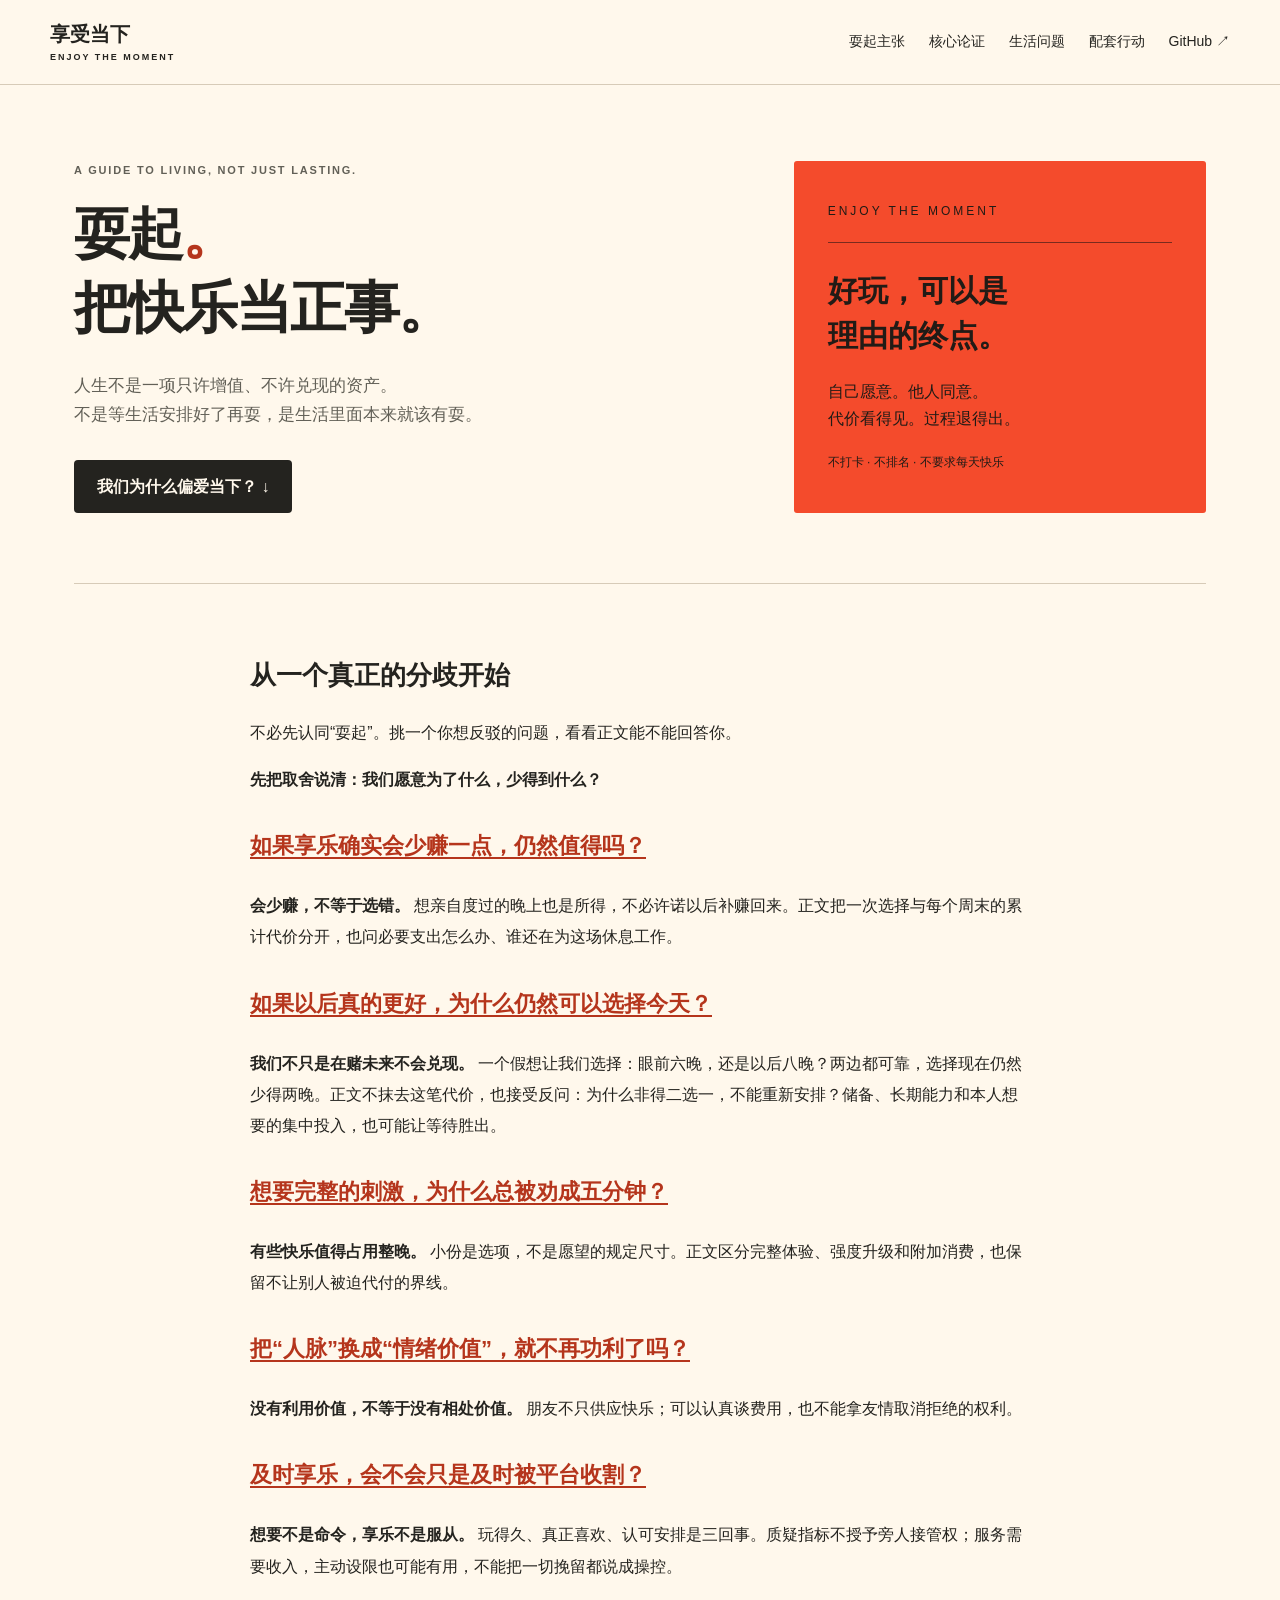
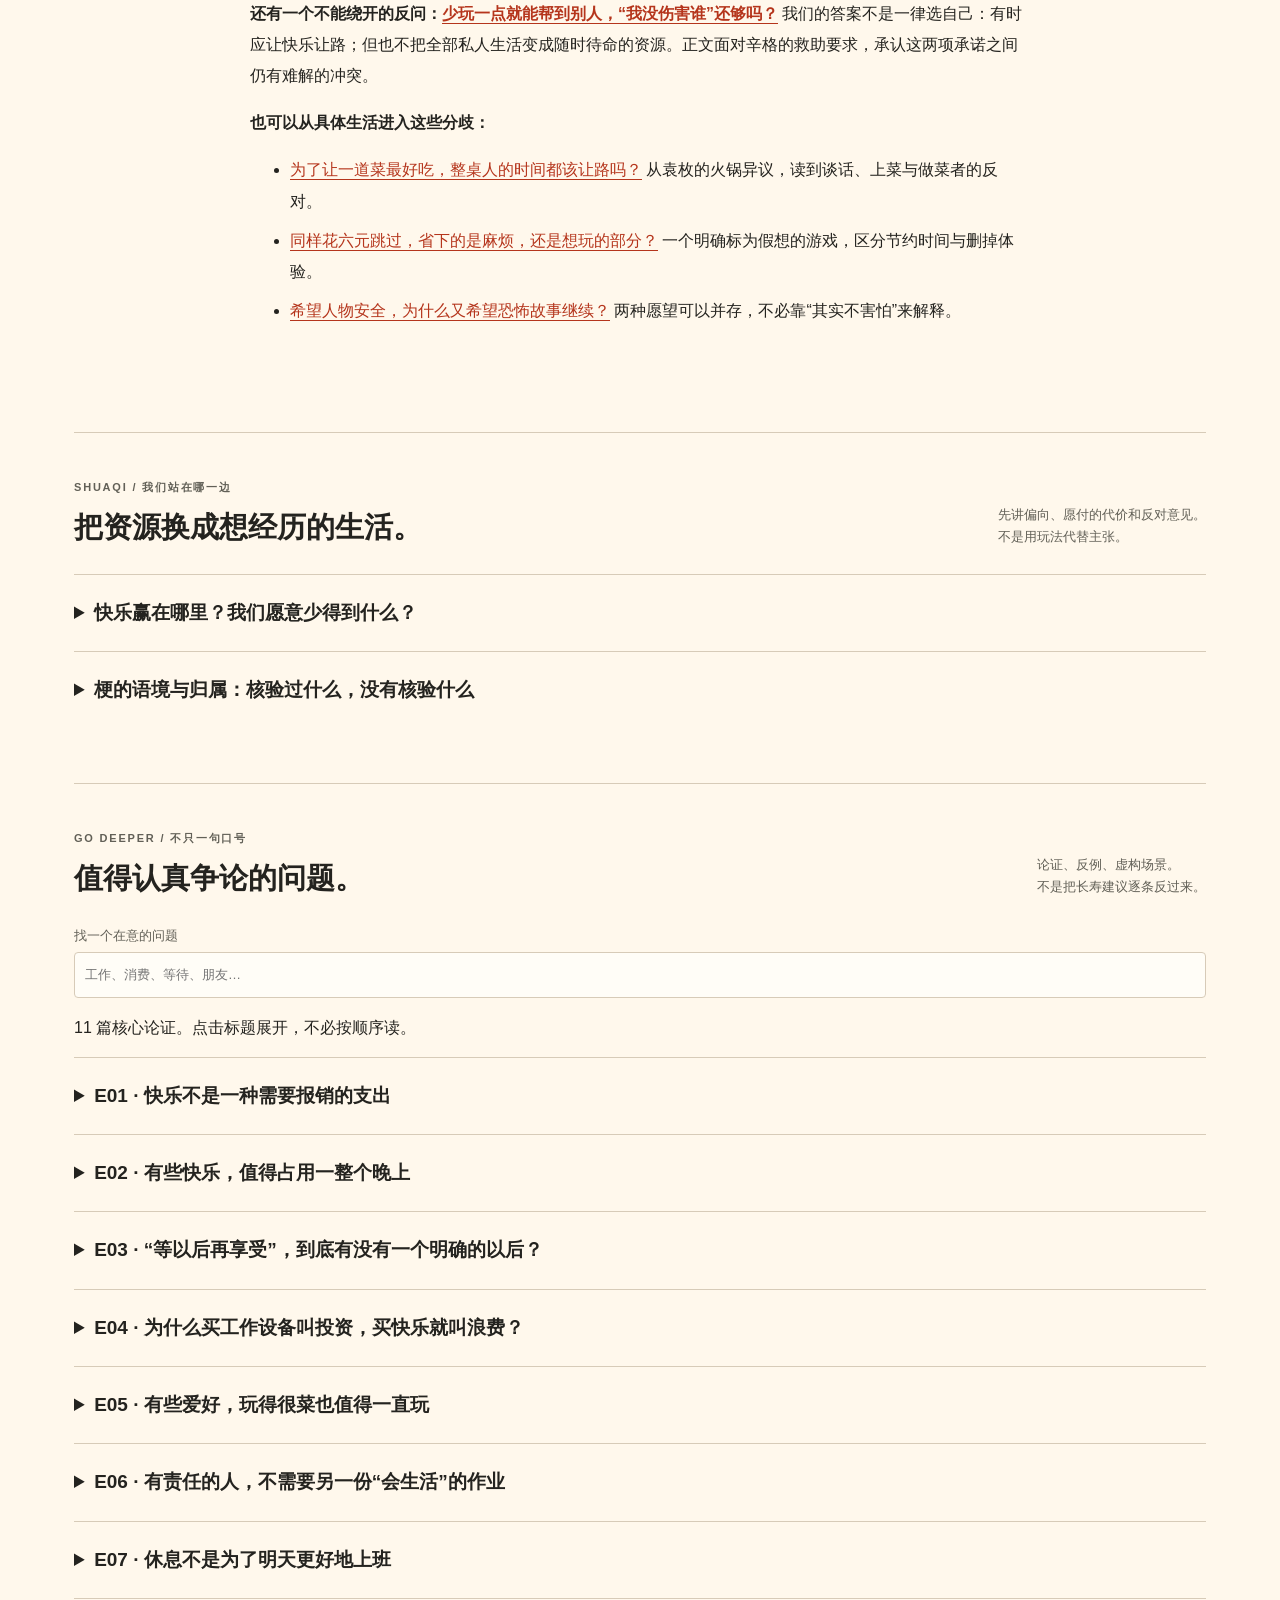
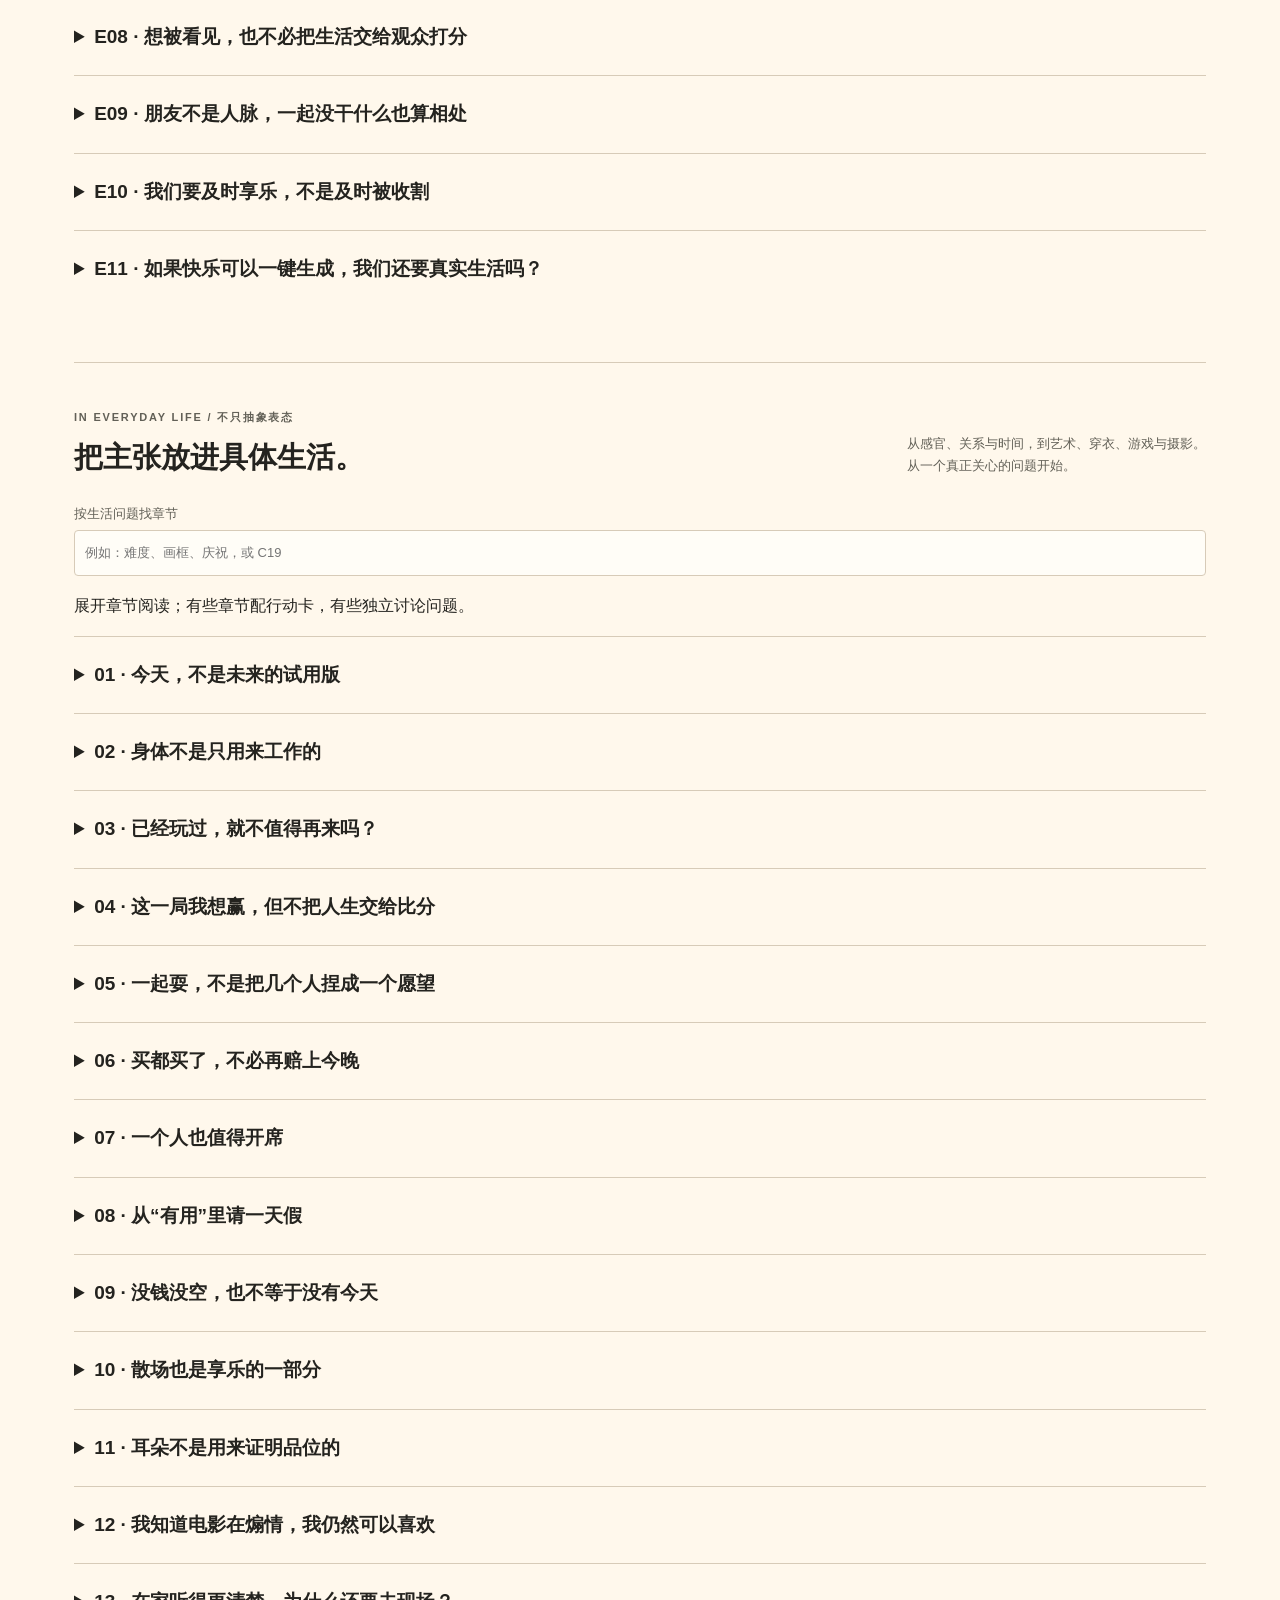
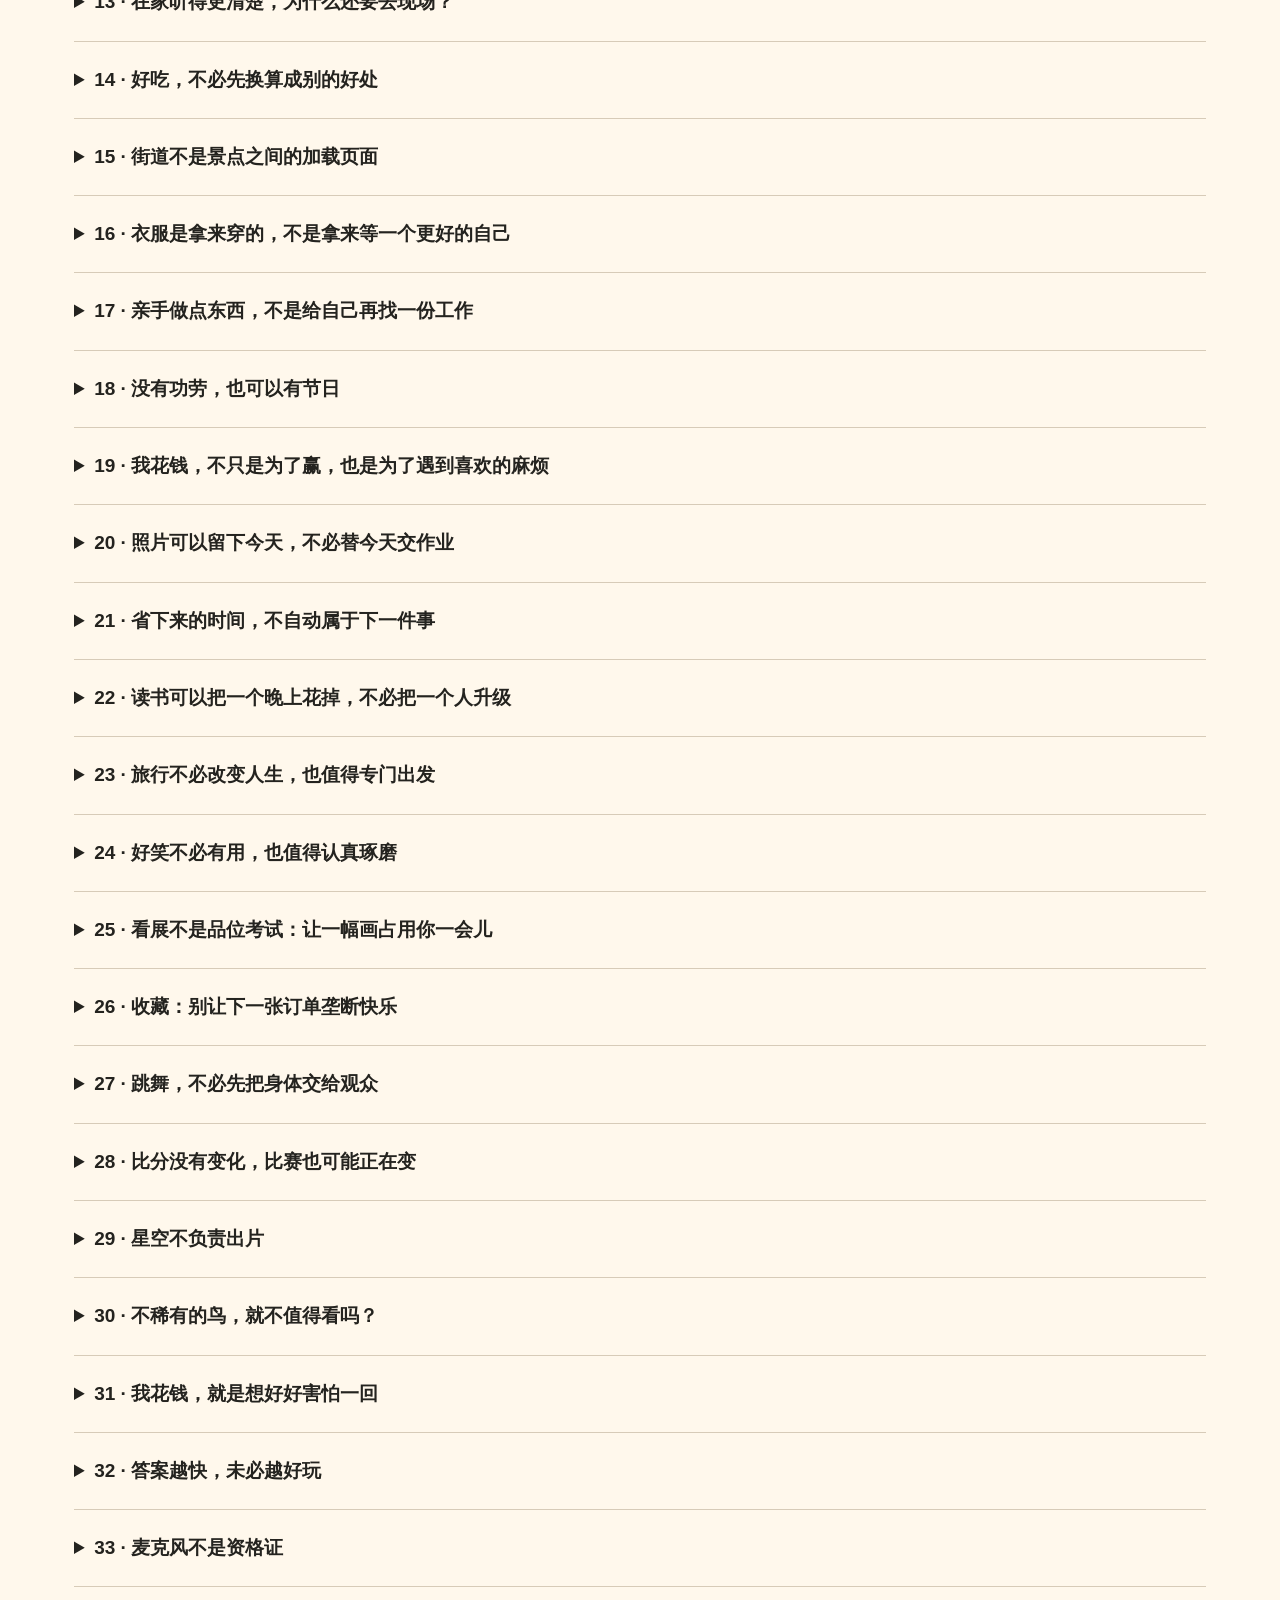
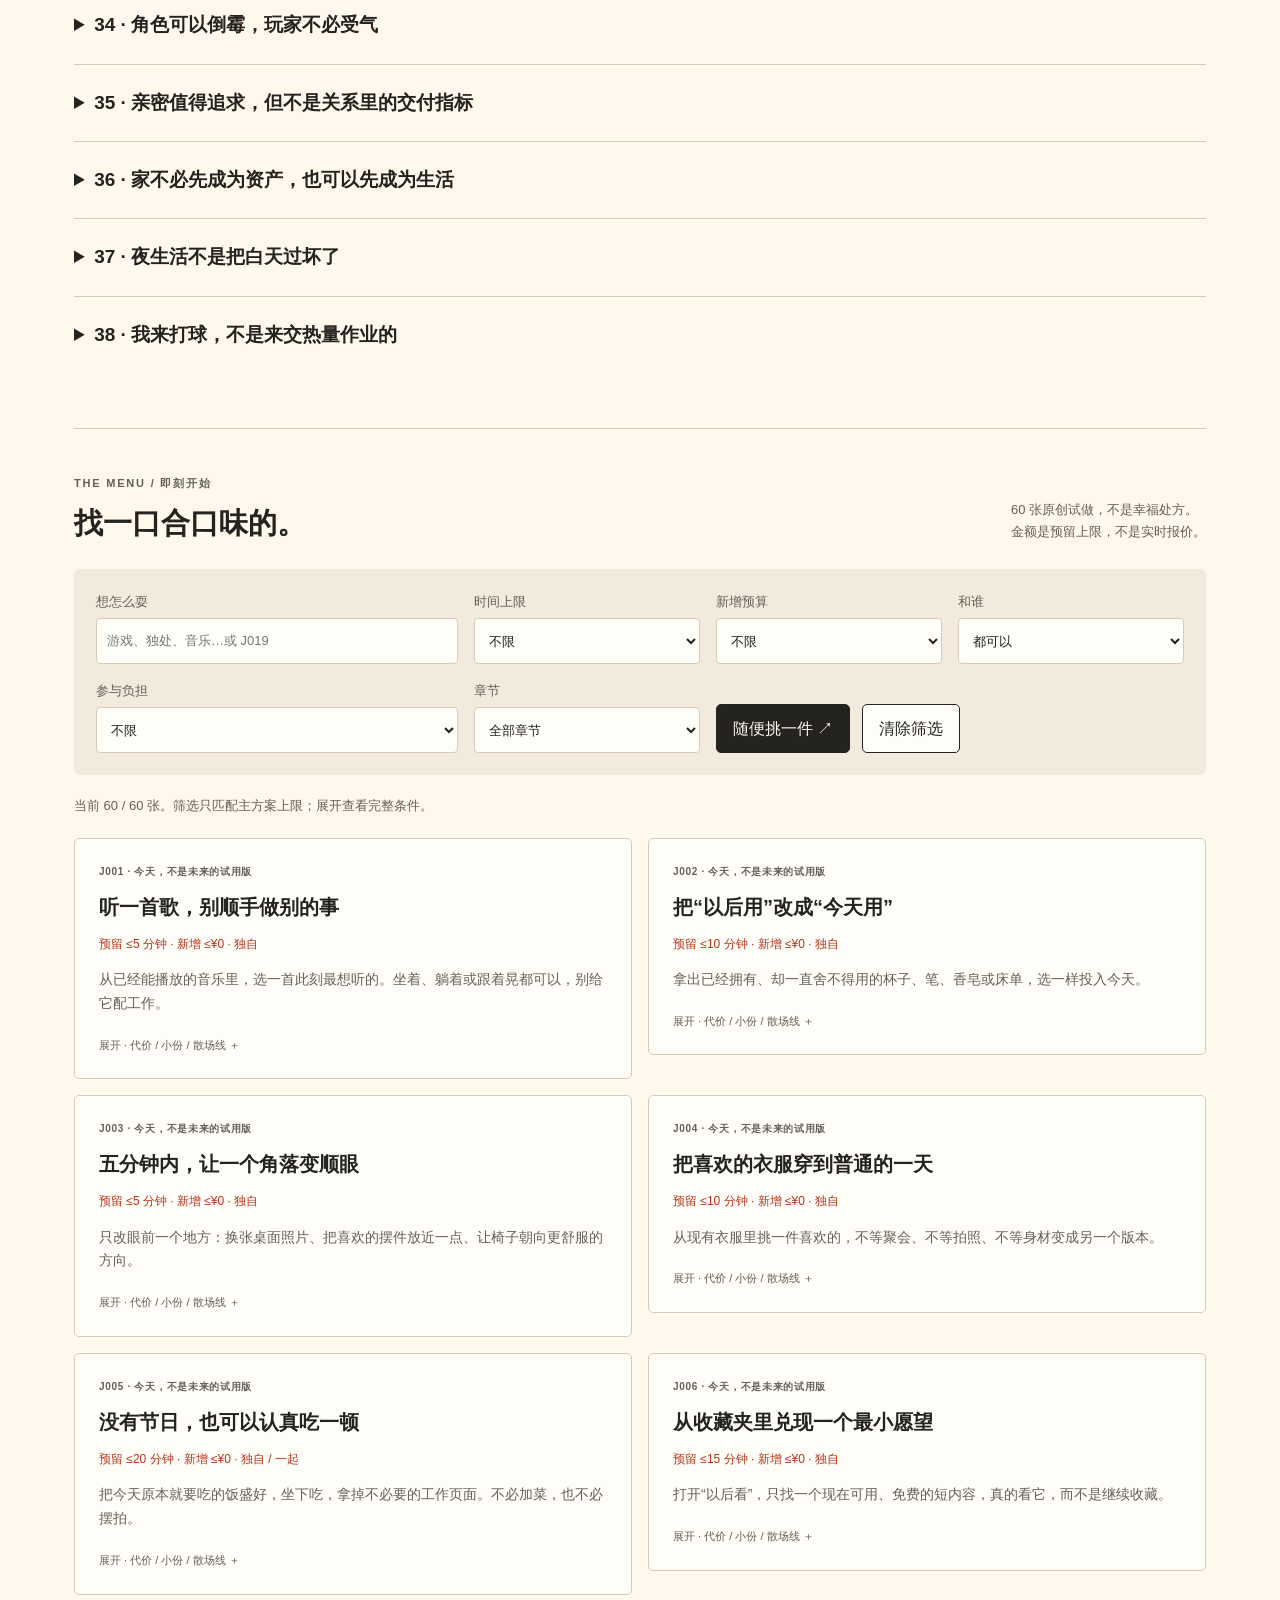
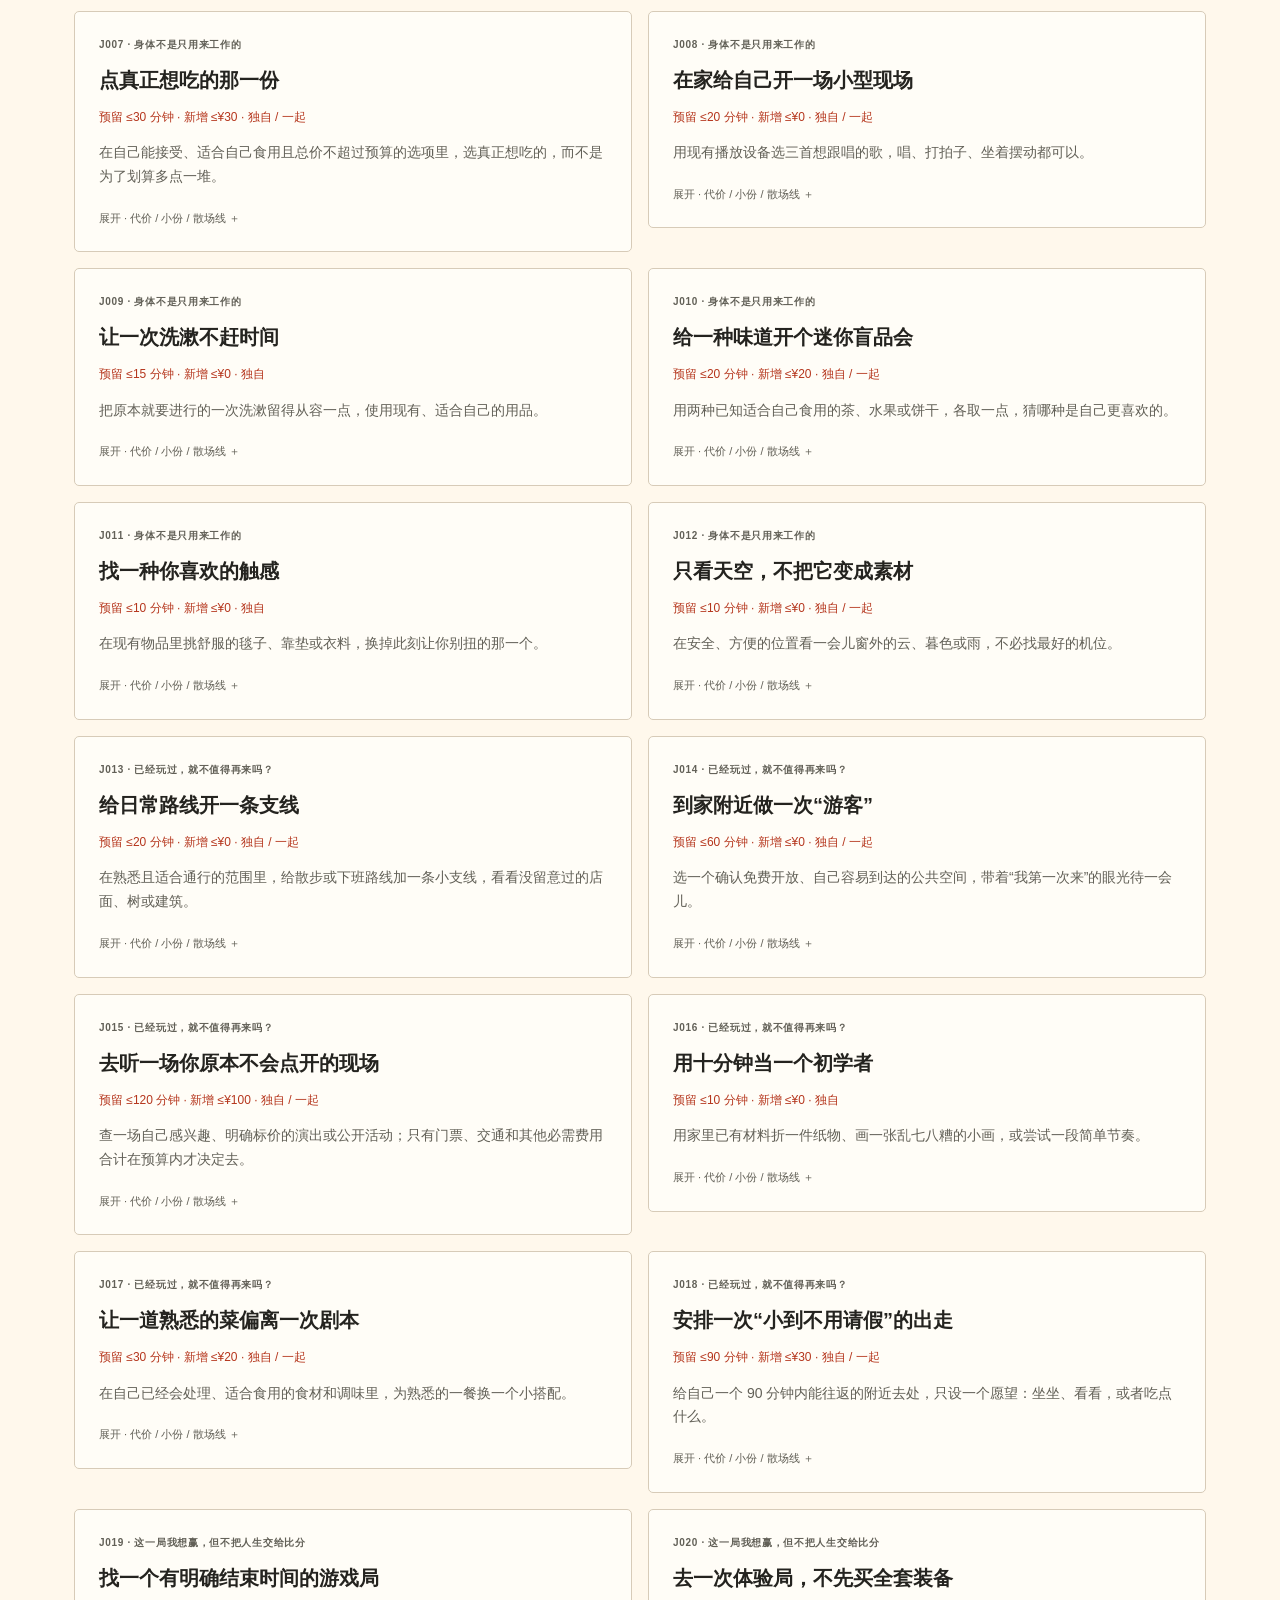
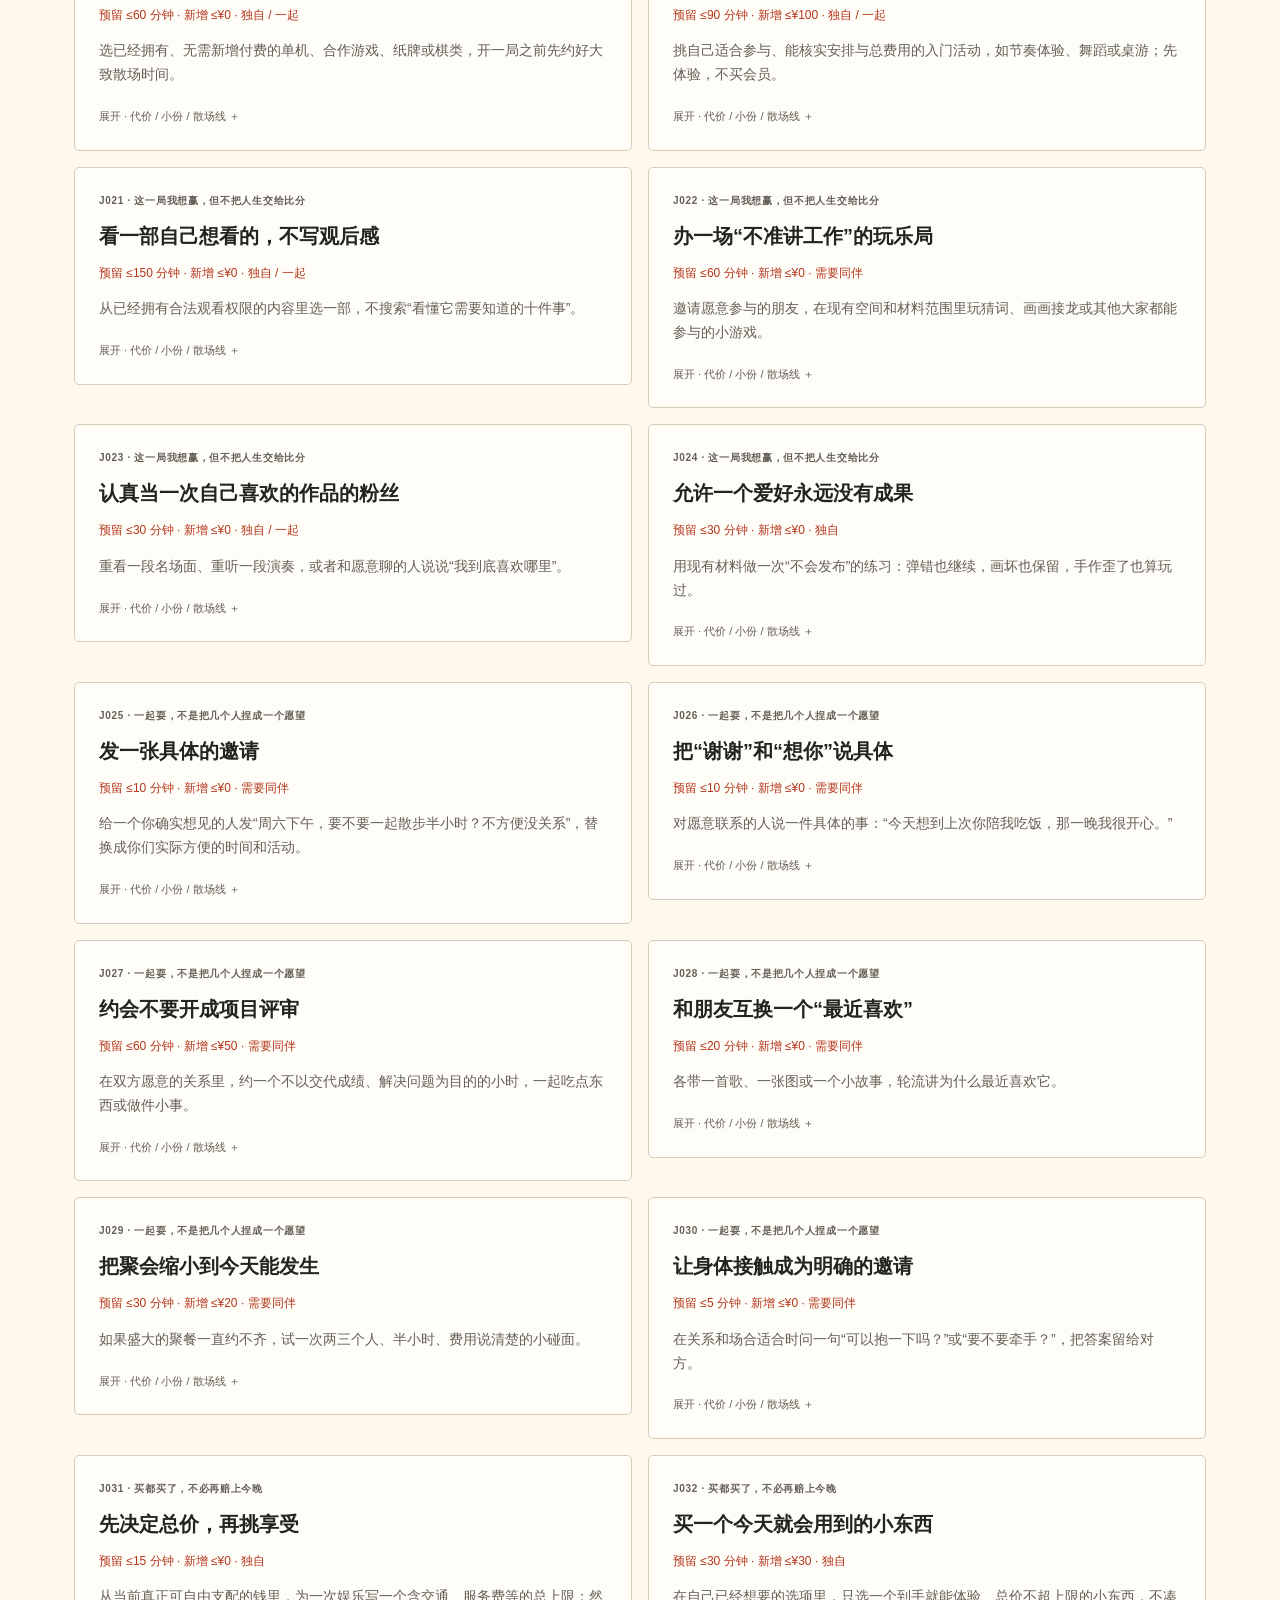
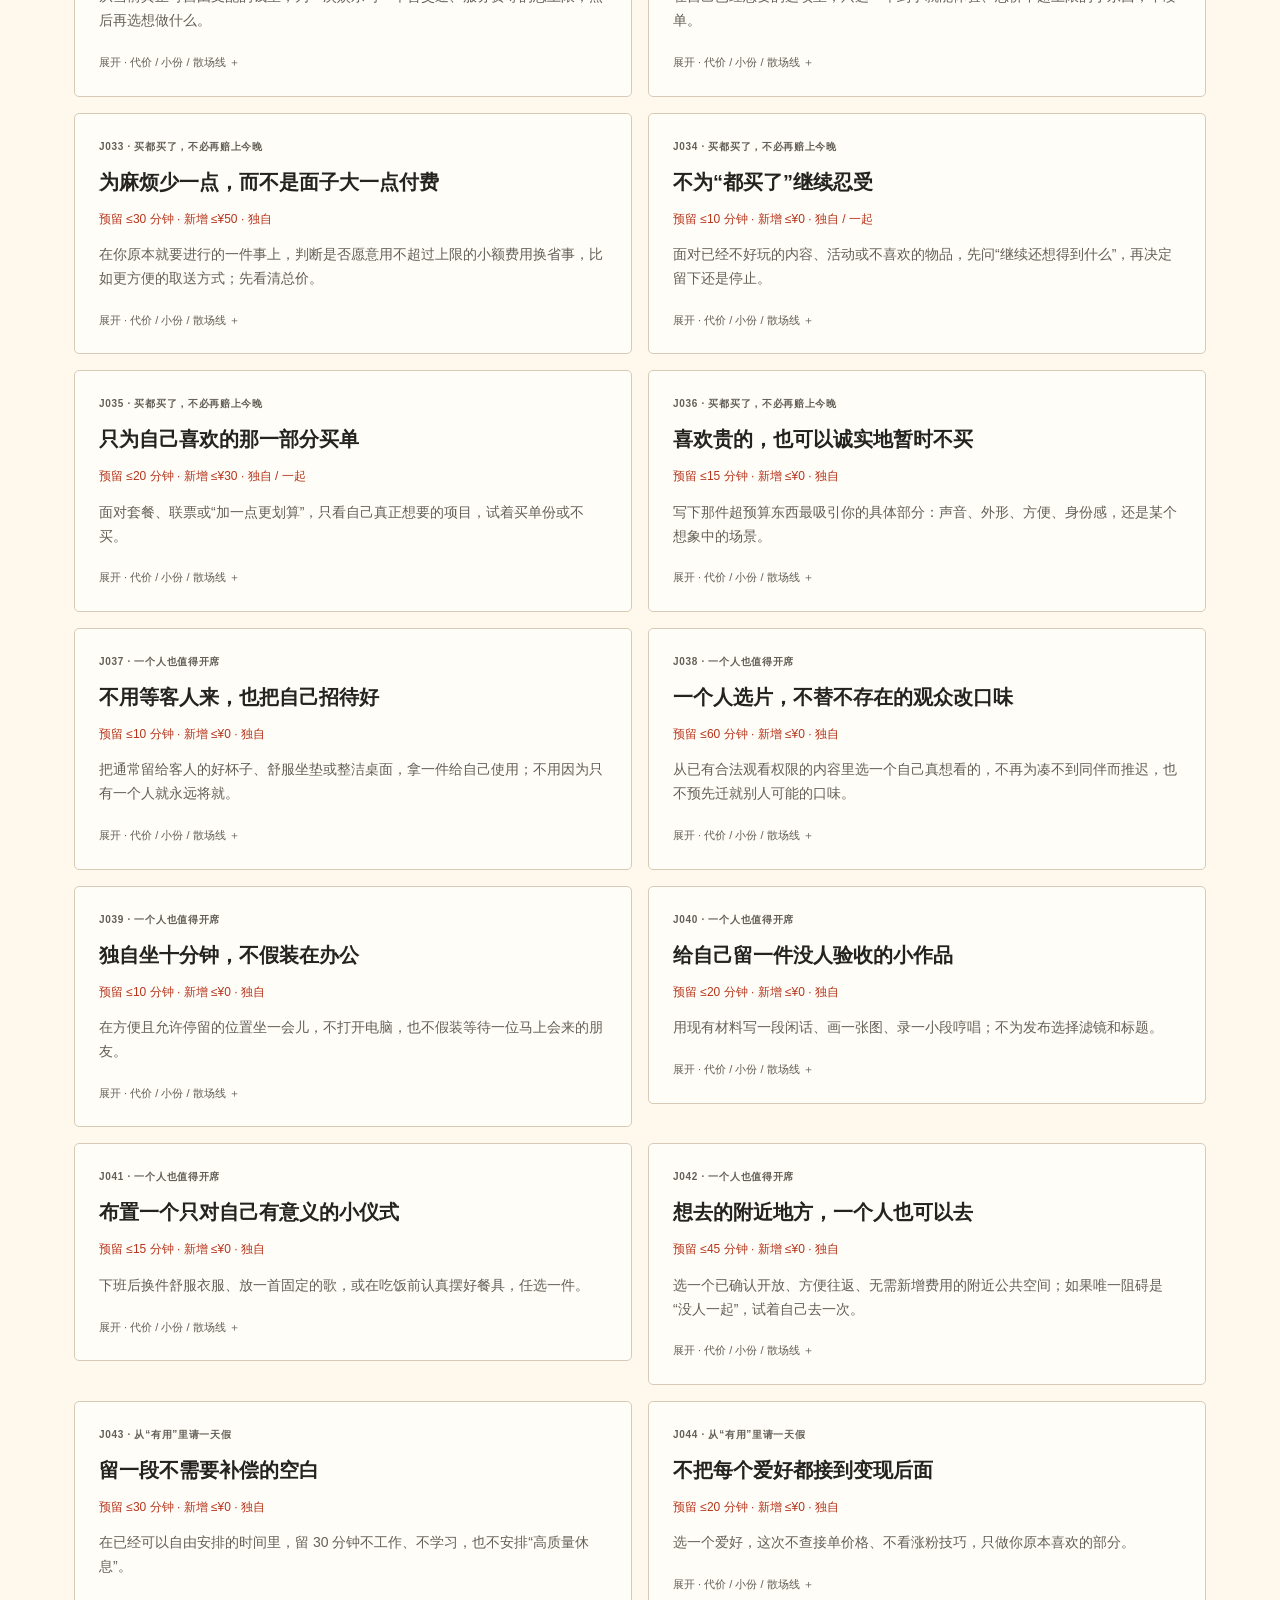
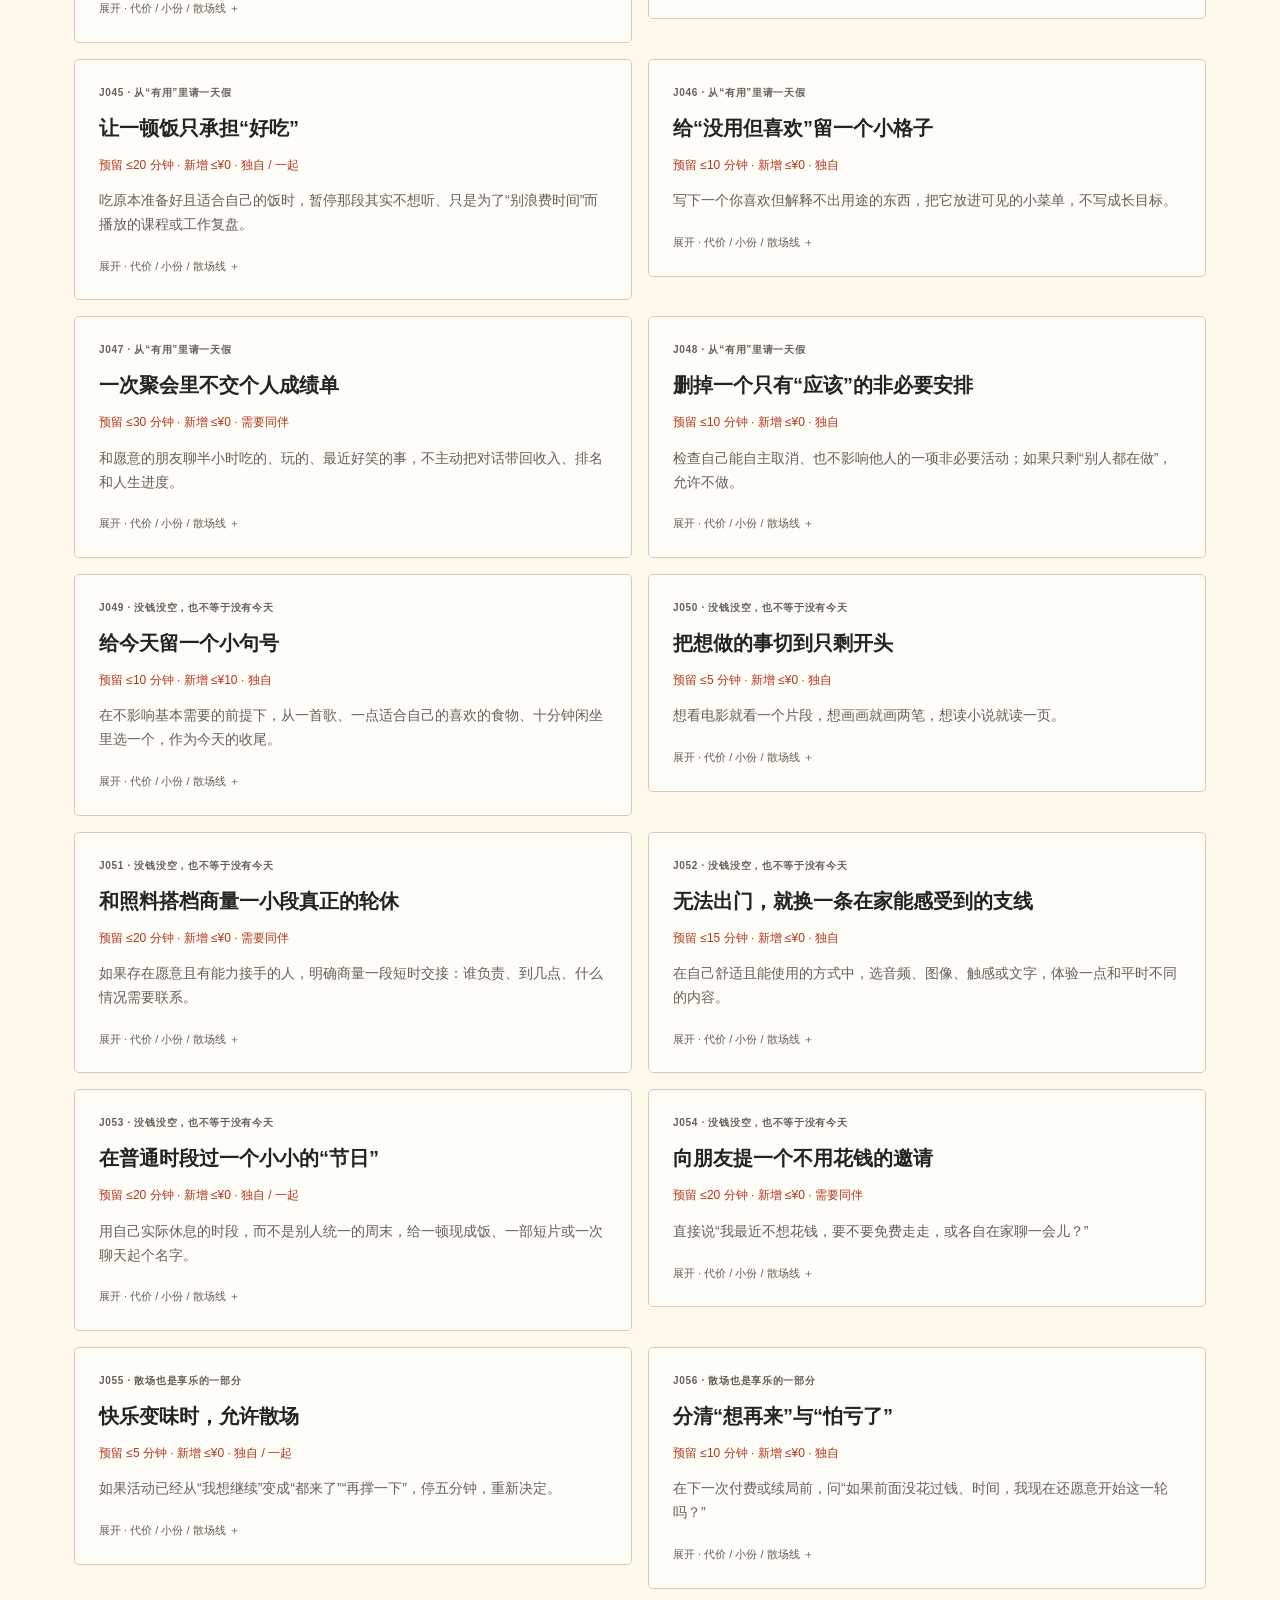
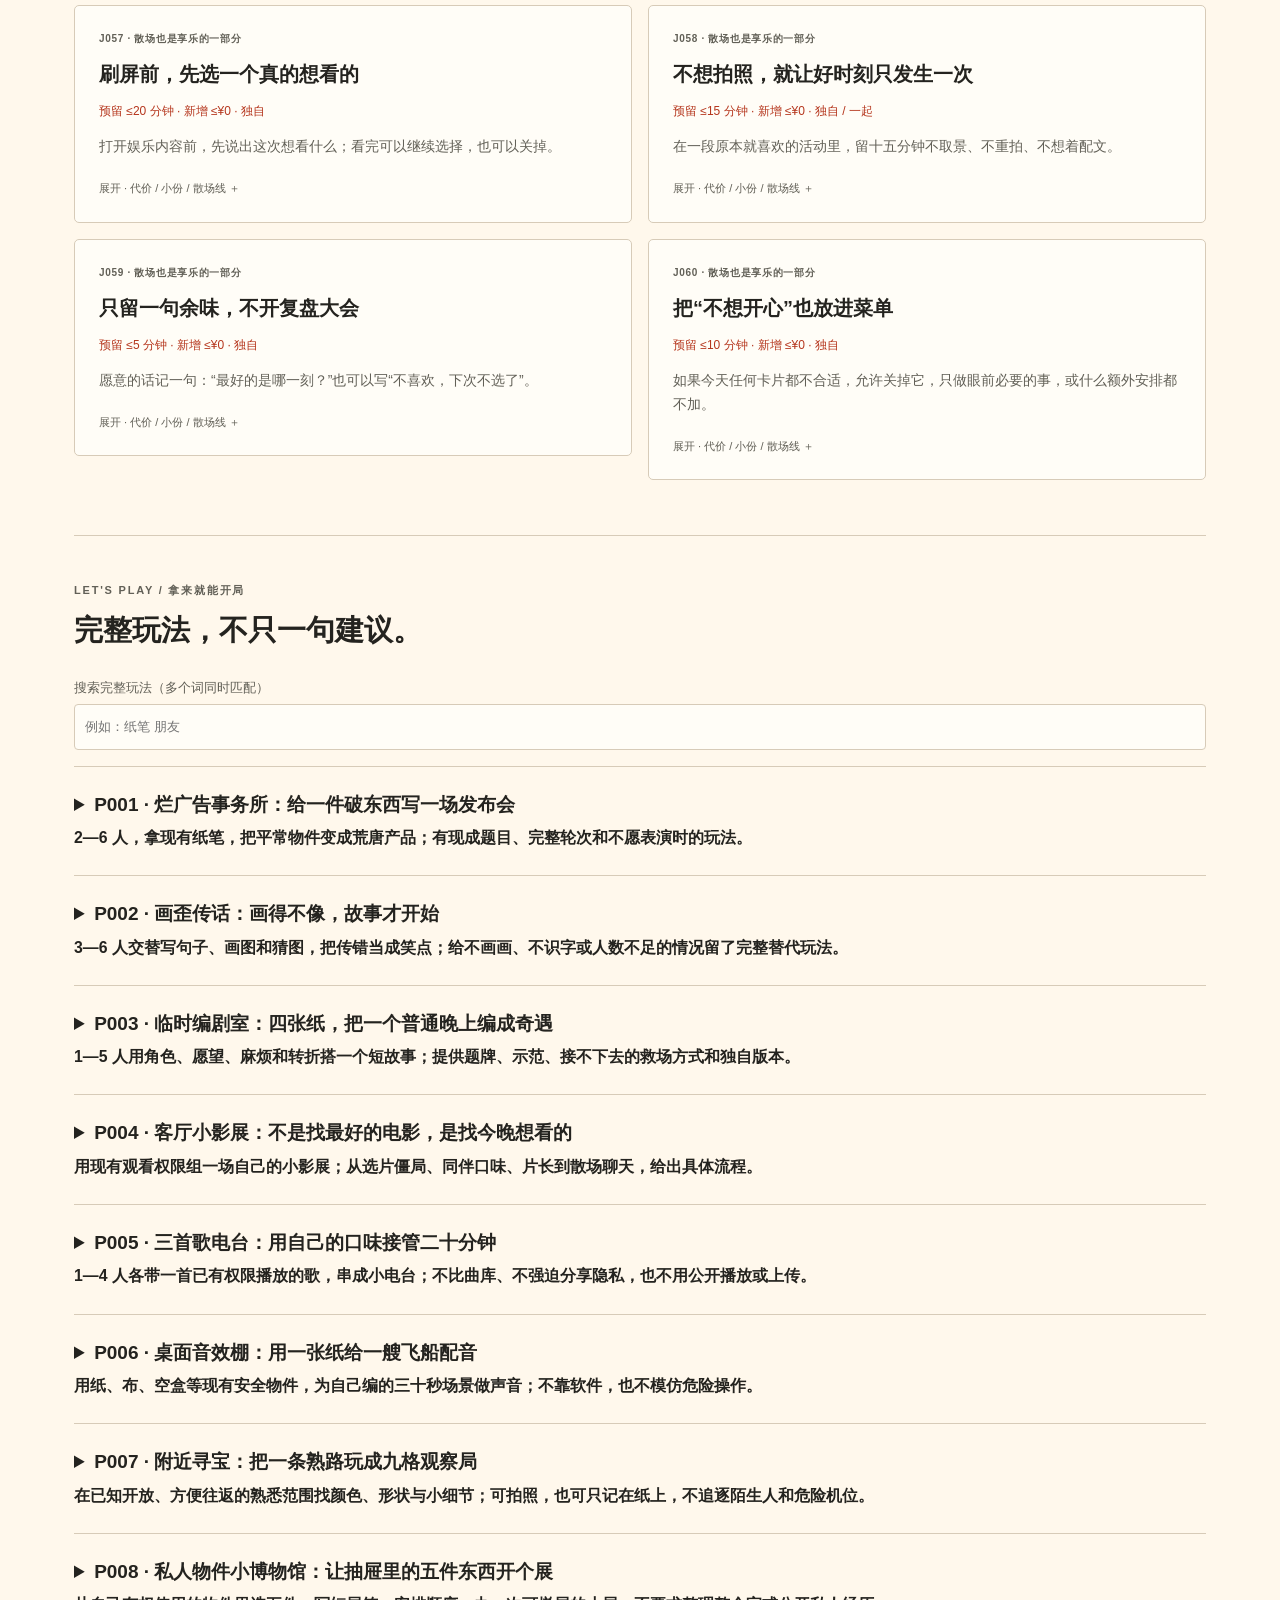
